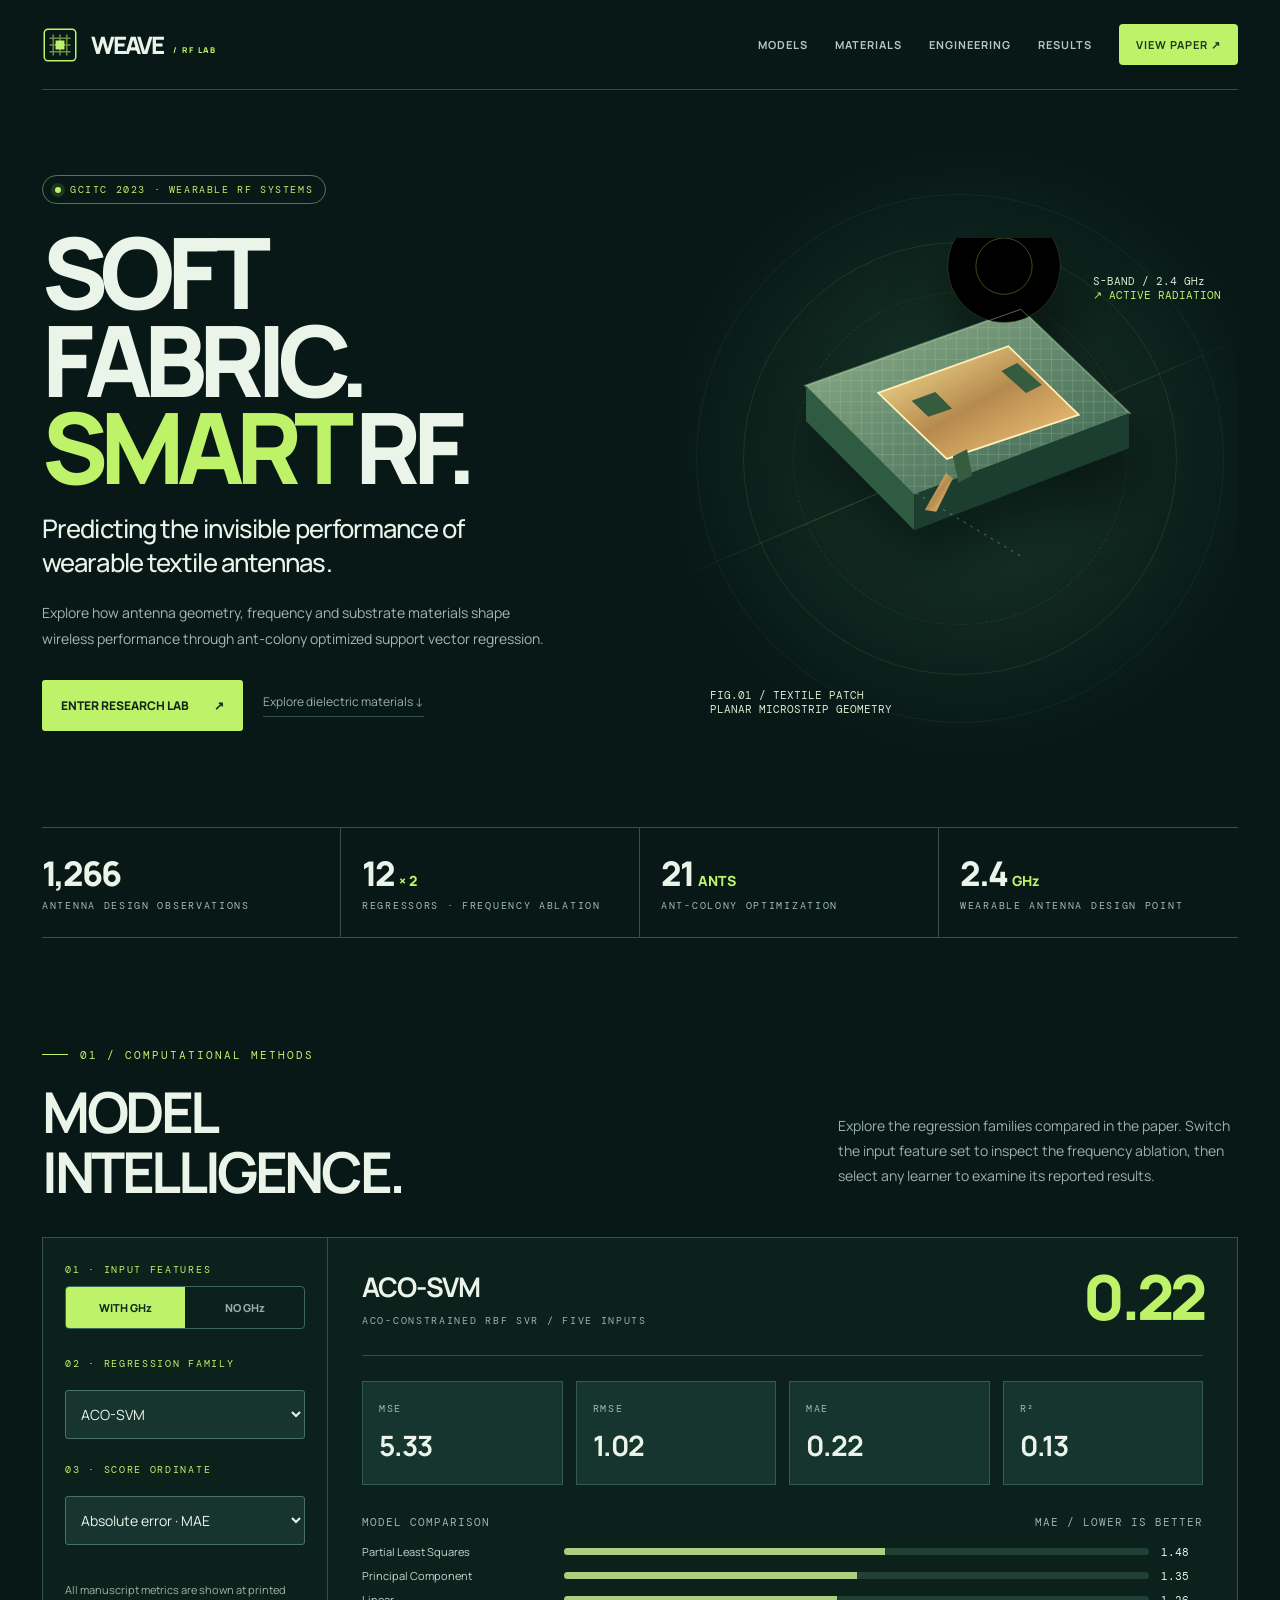
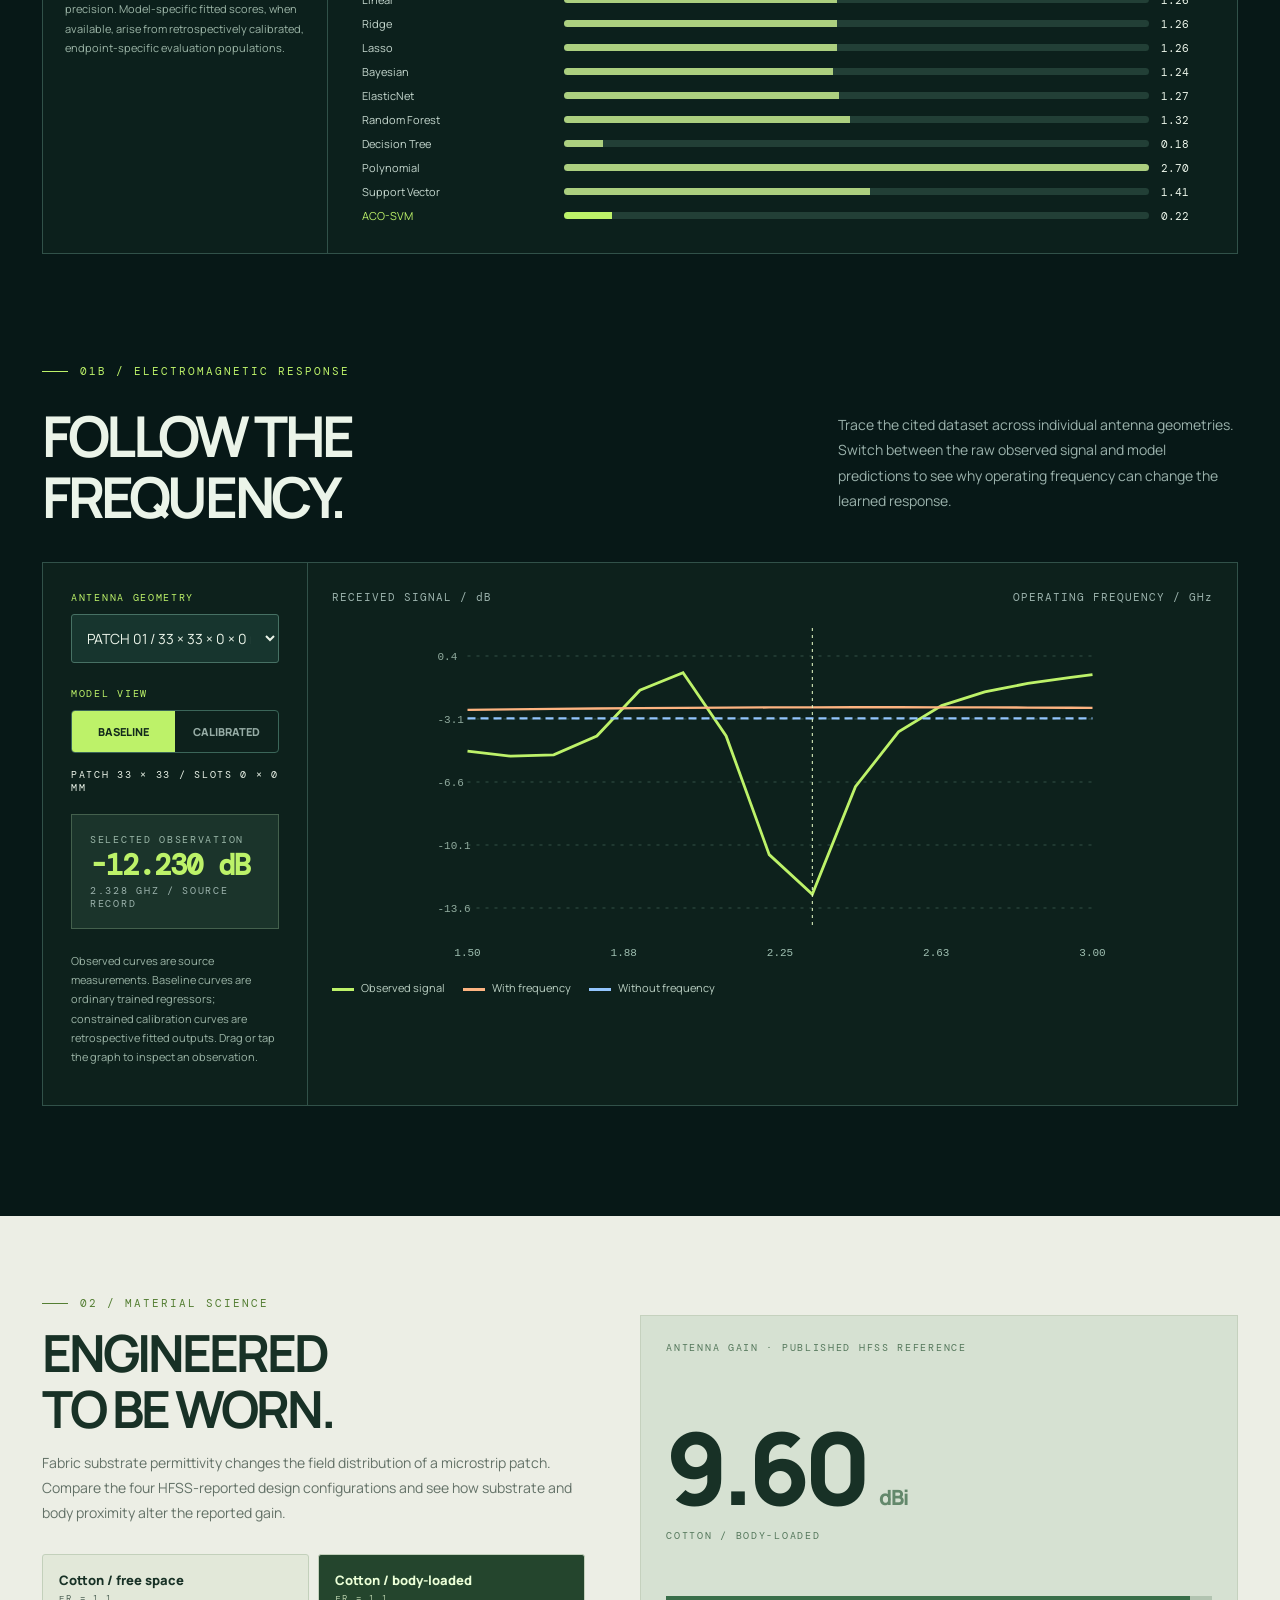
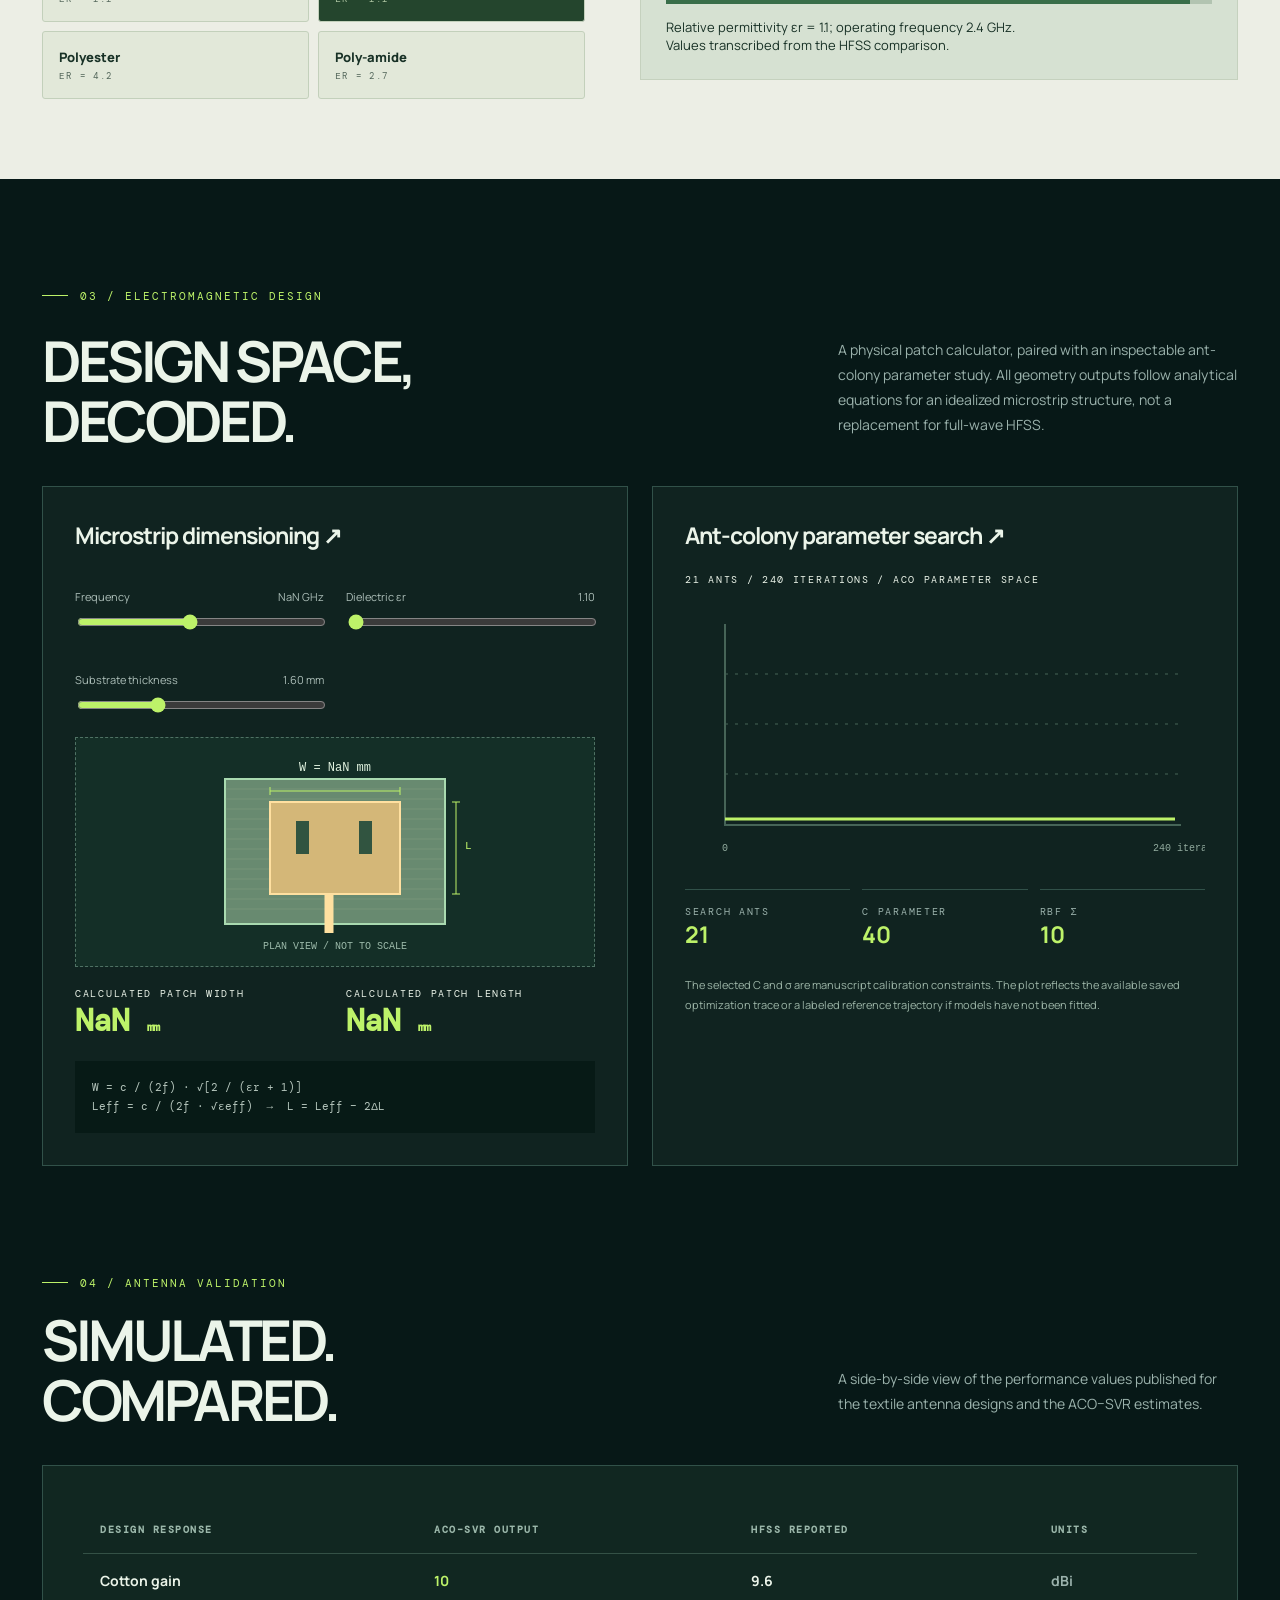
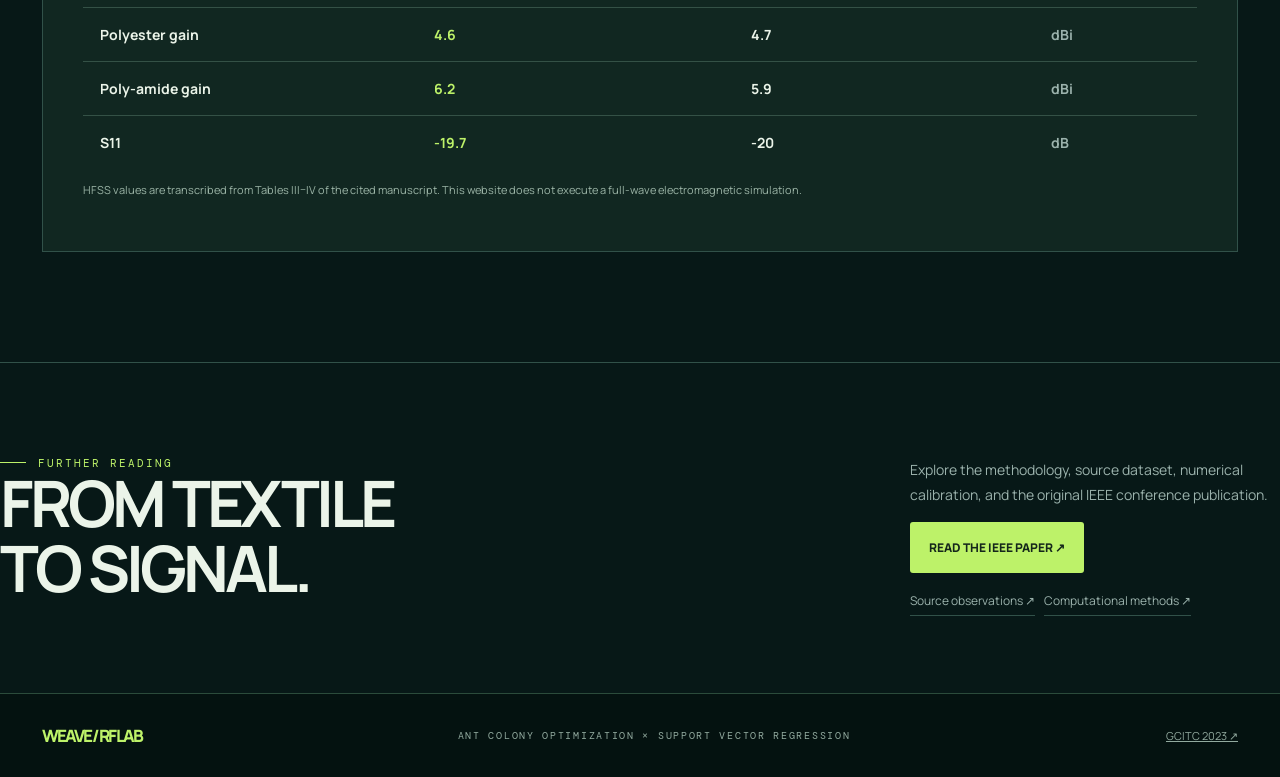
==== docs/index.html @ 52c529b4 "update release code" ====
<!doctype html>
<html lang="en"><head><meta charset="utf-8"><meta name="viewport" content="width=device-width,initial-scale=1"><meta name="theme-color" content="#071817"><title>WEAVE / Antenna Intelligence</title>
<meta name="description" content="Interactive antenna engineering laboratory for the GCITC wearable textile antennas ACO-SVR study.">
<link rel="preconnect" href="https://fonts.googleapis.com"><link rel="preconnect" href="https://fonts.gstatic.com" crossorigin><link href="https://fonts.googleapis.com/css2?family=DM+Mono:wght@400;500&family=Manrope:wght@400;500;600;700;800&display=swap" rel="stylesheet">
<style>
:root{--bg:#071817;--panel:#102320;--panel2:#17302b;--ink:#ebf4e9;--muted:#9bb2ac;--mint:#bdf269;--lime:#d7fb91;--orange:#ffae78;--line:#315149;--paper:#eceee5;--dark:#183126}
*{box-sizing:border-box}html{scroll-behavior:smooth}body{margin:0;background:var(--bg);color:var(--ink);font-family:Manrope,Arial,sans-serif;font-size:14px}a{color:inherit}button,input,select{font:inherit}button{cursor:pointer}::selection{background:var(--mint);color:#103321}
.shell{max-width:1280px;margin:auto;padding:0 42px}.mono,.micro,label,.tag,.eyebrow,.chip,.number{font-family:'DM Mono',monospace}.micro{font-size:10px;text-transform:uppercase;letter-spacing:1.7px}.muted{color:var(--muted)}.nav{height:90px;display:flex;align-items:center;gap:24px;border-bottom:1px solid #334b43}.brand{display:flex;align-items:center;gap:13px;text-decoration:none;font-weight:800;font-size:24px;letter-spacing:-2px}.brand svg{width:36px;height:36px}.navlinks{display:flex;align-items:center;gap:27px;margin-left:auto}.navlinks a{font-size:11px;text-transform:uppercase;font-weight:700;letter-spacing:1px;text-decoration:none;color:#b2c9c0}.navlinks a:hover{color:var(--mint)}.nav-cta{background:var(--mint)!important;color:#20371e!important;padding:13px 17px;border-radius:4px}
.hero{min-height:630px;display:grid;grid-template-columns:1.15fr 1fr;position:relative;overflow:hidden;border-bottom:1px solid var(--line)}.hero:after{content:'';position:absolute;inset:0;pointer-events:none;background:radial-gradient(circle at 80% 42%,transparent 15%,#07181744 76%)}.hero-copy{padding:85px 20px 96px 0;position:relative;z-index:3}.pill{border:1px solid #56794e;color:var(--mint);border-radius:50px;padding:7px 12px;display:inline-flex;gap:9px;align-items:center;font-size:10px;letter-spacing:1.6px;font-family:'DM Mono',monospace}.pill:before{content:'';display:inline-block;width:6px;height:6px;border-radius:50%;background:var(--mint);box-shadow:0 0 0 4px #acfa4f22}h1{font-size:clamp(66px,7.7vw,114px);margin:24px 0 12px;line-height:.89;letter-spacing:-8px;font-weight:800}h1 em{font-style:normal;color:var(--mint)}.hero-copy h2{max-width:510px;font-size:clamp(20px,2vw,28px);letter-spacing:-.9px;font-weight:500;line-height:1.3}.hero-copy p{line-height:1.85;color:#a2b8b1;max-width:520px}.hero-bottom{display:flex;gap:20px;align-items:center;margin-top:28px}.arrowbutton{display:inline-flex;align-items:center;gap:25px;background:var(--mint);border:0;text-decoration:none;color:#15271b;padding:17px 19px;font-weight:800;font-size:12px;border-radius:3px}.arrowbutton svg{width:17px}.quietlink{font-size:12px;color:var(--muted);text-decoration:none;border-bottom:1px solid var(--line);padding-bottom:6px}.hero-art{position:relative;display:grid;place-items:center;background:radial-gradient(circle at 52% 49%,#1a4538 0%,#112920 33%,transparent 64%)}.orbit{position:absolute;border:1px solid #567e503d;border-radius:50%;width:78%;aspect-ratio:1}.orbit2{width:60%;border-style:dashed;animation:spin 90s linear infinite}.orbit3{width:95%;border-color:#567e5024}.ripple{position:absolute;width:110%;height:1px;background:linear-gradient(90deg,transparent,#b0f15b64,transparent);transform:rotate(-23deg)}.antenna3d{width:min(440px,90%);z-index:2;filter:drop-shadow(8px 36px 30px #0008);animation:float 7s ease-in-out infinite}.antlabel{position:absolute;z-index:3;font-family:'DM Mono',monospace;font-size:11px;color:#d6eacf}.label-a{top:25%;right:3%}.label-b{bottom:15%;left:5%}@keyframes float{50%{transform:translateY(-10px)}}@keyframes spin{to{transform:rotate(360deg)}}
.ticker{display:grid;grid-template-columns:repeat(4,1fr);border-bottom:1px solid var(--line)}.ticker>div{padding:25px 21px;border-right:1px solid var(--line)}.ticker>div:first-child{padding-left:0}.ticker>div:last-child{border:0}.stat{font-size:34px;font-weight:800;letter-spacing:-2px;line-height:1.2}.ticker .micro{color:#9fbbb0;margin-top:5px}.stat small{font-size:14px;color:var(--mint);letter-spacing:0}
.section{padding:110px 0}.section-label{display:flex;align-items:center;gap:12px;color:var(--mint);font-size:11px;letter-spacing:2px;font-family:'DM Mono',monospace}.section-label:before{content:'';width:26px;height:1px;background:var(--mint)}.section-head{display:flex;justify-content:space-between;align-items:end;gap:25px;margin:20px 0 35px}.section-head h2{font-size:clamp(37px,4.4vw,62px);letter-spacing:-3.4px;line-height:1.07;margin:0}.section-head p{max-width:400px;color:var(--muted);line-height:1.8}.card{background:var(--panel);border:1px solid var(--line);border-radius:5px}.model-lab{display:grid;grid-template-columns:285px 1fr;border:1px solid var(--line);background:#0c201c;min-height:500px}.sidebar{padding:25px 22px;border-right:1px solid var(--line)}.sidebar .micro{color:var(--mint);margin-bottom:10px}.select,input[type=range]{width:100%}.select{background:#17352e;border:1px solid #477164;color:var(--ink);padding:13px 11px;border-radius:3px;margin:10px 0 24px}.toggle{display:flex;border:1px solid #3b6659;border-radius:4px;overflow:hidden;margin:10px 0 28px}.toggle button{background:transparent;color:#96aca5;border:0;padding:13px 10px;width:50%;font-size:11px;font-weight:800}.toggle button.active{background:var(--mint);color:#132a1c}.field-label{font-size:11px;display:flex;justify-content:space-between;color:#acbeb8;margin:16px 0 8px}.model-detail{padding:30px 34px}.metrichero{display:flex;align-items:end;gap:20px;justify-content:space-between;border-bottom:1px solid var(--line);padding-bottom:28px}.metrichero h3{font-size:27px;letter-spacing:-1px;margin:0}.metrichero .micro{color:var(--muted);margin-top:9px}.bignum{font-size:62px;letter-spacing:-4px;color:var(--mint);font-weight:800;line-height:.95}.metric-row{display:grid;grid-template-columns:repeat(4,1fr);gap:13px;margin-top:25px}.metric-card{background:#17352f;border:1px solid #335b50;padding:20px 16px}.metric-card strong{display:block;font-size:28px;letter-spacing:-1px;margin-top:11px}.metric-card .micro{color:#a5b9b2}.charttitle{display:flex;justify-content:space-between;margin:30px 0 15px;font-size:11px;letter-spacing:1px;color:var(--muted);font-family:'DM Mono',monospace}.barlist{display:flex;flex-direction:column;gap:9px}.barrow{display:grid;grid-template-columns:190px 1fr 42px;align-items:center;gap:12px;font-size:11px}.barrow .label{white-space:nowrap;overflow:hidden;text-overflow:ellipsis;color:#c6d8cf}.track{height:7px;background:#223f36;border-radius:9px;overflow:hidden}.fill{height:100%;background:#accf7f;transition:width .35s}.barrow.selected .fill{background:var(--mint)}.barrow.selected .label{color:var(--mint)}
.paper-strip{background:var(--paper);color:var(--dark);padding:80px 0}.paper-strip .section-label{color:#547e33}.paper-strip .section-label:before{background:#547e33}.paper-strip h2{font-size:clamp(35px,4vw,56px);letter-spacing:-3px;margin:15px 0 13px;line-height:1.08}.paper-strip p{color:#637167;line-height:1.8}.materials{display:grid;grid-template-columns:1fr 1.1fr;gap:55px;align-items:center}.material-options{display:grid;grid-template-columns:1fr 1fr;gap:9px;margin-top:28px}.mat{padding:16px;text-align:left;background:#e2e8d9;border:1px solid #c3d0bb;color:var(--dark);border-radius:3px}.mat.active{background:#24452d;color:#ebffd7}.mat-name{font-weight:800;font-size:13px}.mat .micro{font-size:9px;margin-top:4px;opacity:.7}.material-graph{background:#d6e1d2;border:1px solid #c5d1be;min-height:365px;padding:25px;position:relative;display:flex;flex-direction:column}.material-graph .micro{color:#55785c}.material-number{font-size:100px;letter-spacing:-6px;font-weight:800;line-height:1.25;margin-top:50px}.material-number span{font-size:21px;letter-spacing:-1px;color:#63886b}.material-meter{height:8px;background:#b2c4b1;overflow:hidden;margin-top:auto}.material-meter div{background:#396e4a;height:100%;width:85%;transition:width .3s}.matdesc{margin-top:14px;max-width:380px;font-size:13px}
.split{display:grid;grid-template-columns:1fr 1fr;gap:24px}.design-card,.history-card{padding:32px;background:var(--panel);border:1px solid var(--line);overflow:hidden}.design-card h3,.history-card h3{margin:0 0 22px;font-size:23px;letter-spacing:-1px}.design-controls{display:grid;grid-template-columns:1fr 1fr;gap:22px}.design-controls input{accent-color:var(--mint)}input[type=range]{accent-color:var(--mint)}.design-number{font-family:'DM Mono',monospace;font-size:31px;font-weight:700;color:var(--mint);letter-spacing:-1px}.geom-plot{margin:20px 0;background:#142f27;border:1px dashed #4f7264;height:230px;display:grid;place-items:center}.geom-plot svg{width:100%;height:100%;max-width:400px}.formula{background:#071a16;padding:17px;color:#b6c6bd;font-family:'DM Mono',monospace;font-size:11px;line-height:1.7}.history-card svg{width:100%;height:260px}.history-info{display:grid;grid-template-columns:repeat(3,1fr);gap:12px;margin-top:21px}.history-info>div{border-top:1px solid var(--line);padding-top:15px}.history-info strong{font-size:23px;color:var(--mint)}
.compare{padding:40px;background:#112721;border:1px solid var(--line)}.compare table{border-collapse:collapse;width:100%}th{text-align:left;font-size:10px;letter-spacing:1.5px;color:#9bb7aa;font-family:'DM Mono',monospace;text-transform:uppercase}th,td{padding:17px;border-bottom:1px solid #345146}td{font-weight:700}tr:last-child td{border:0}.table-scroll{overflow:auto}.note{font-size:11px;color:#9cb5a7;line-height:1.75;max-width:850px}.conclusion{display:flex;justify-content:space-between;align-items:center;gap:35px;padding:80px 0;border-top:1px solid var(--line)}.conclusion h2{font-size:clamp(38px,5vw,70px);letter-spacing:-4px;line-height:1.02;margin:0}.conclusion p{max-width:370px;line-height:1.85;color:var(--muted)}footer{background:#041210;border-top:1px solid #2b4b3b;padding:30px 0;color:#92aa9f}.footerinside{display:flex;align-items:center;justify-content:space-between;gap:20px}.footerinside a{font-size:11px}
@media(max-width:900px){.shell{padding:0 23px}.hero{grid-template-columns:1fr;min-height:0}.hero-copy{padding:75px 0 15px}.hero-art{height:450px}.hero h1{font-size:83px}.ticker{grid-template-columns:repeat(2,1fr)}.ticker>div{border-bottom:1px solid var(--line)}.model-lab{grid-template-columns:1fr}.sidebar{border-right:0;border-bottom:1px solid var(--line);display:grid;grid-template-columns:1fr 1fr;gap:6px 19px}.sidebar .micro:first-child{grid-column:1 / -1}.sidebar .select{margin:10px 0}.sidebar .toggle{margin:10px 0}.materials,.split{grid-template-columns:1fr}.section{padding:70px 0}.navlinks a:not(.nav-cta){display:none}.barrow{grid-template-columns:145px 1fr 40px}}
@media(max-width:560px){.hero h1{font-size:68px;letter-spacing:-6px}.hero-art{height:320px}.hero-copy h2{font-size:22px}.nav{height:74px}.navlinks{gap:9px}.nav-cta{padding:10px!important;font-size:10px!important}.brand{font-size:21px}.hero-bottom{flex-wrap:wrap}.ticker .stat{font-size:29px}.section-head{display:block}.section-head h2{font-size:42px;letter-spacing:-2px}.section-head p{font-size:12px}.metric-row{grid-template-columns:1fr 1fr}.model-detail{padding:25px 17px}.metrichero{align-items:center}.metrichero h3{font-size:19px}.bignum{font-size:45px}.barrow{grid-template-columns:112px 1fr 35px;font-size:10px}.sidebar{display:block}.metric-card strong{font-size:25px}.materials{gap:25px}.material-options{gap:6px}.mat{padding:12px}.material-number{font-size:78px}.design-card,.history-card{padding:24px 19px}.conclusion{display:block}.conclusion h2{font-size:51px}.footerinside{flex-wrap:wrap}}

.rfpanel{border:1px solid var(--line);background:#0d211c;display:grid;grid-template-columns:265px 1fr;gap:0;min-height:455px}.rfaside{padding:28px;border-right:1px solid var(--line)}.rfchart{padding:20px 24px}.rfchart svg{width:100%;height:365px;overflow:visible}.rflegend{display:flex;flex-wrap:wrap;gap:18px;margin-top:5px;font-size:11px;color:#bbd0c3}.rflegend span:before{content:'';display:inline-block;width:22px;height:3px;background:var(--mint);margin-right:7px;vertical-align:middle}.rflegend .baseline:before{background:#fdb481}.rflegend .without:before{background:#93c5fd}.readout{background:#1b342b;padding:18px;border:1px solid #44604d;margin-top:20px}.readout strong{font-family:'DM Mono',monospace;font-size:29px;letter-spacing:-1px;color:var(--mint)}@media(max-width:900px){.rfpanel{grid-template-columns:1fr}.rfaside{border:0;border-bottom:1px solid var(--line)}.rfchart{padding:15px}.rfchart svg{height:290px}}
</style></head><body>
<div class="shell"><header class="nav"><a class="brand" href="#top"><svg viewBox="0 0 48 48" fill="none" xmlns="http://www.w3.org/2000/svg"><rect x="3" y="3" width="42" height="42" rx="5" stroke="#bdf269" stroke-width="2"/><path d="M10 15h28M10 24h28M10 33h28M15 10v28M24 10v28M33 10v28" stroke="#bdf269" stroke-opacity=".55" stroke-width="2"/><rect x="18" y="18" width="12" height="12" fill="#bdf269"/></svg>WEAVE<span style="color:var(--mint);font-size:8px;align-self:end;letter-spacing:1.5px;margin:0 0 8px -3px"> / RF LAB</span></a><nav class="navlinks"><a href="#models">Models</a><a href="#materials">Materials</a><a href="#engineering">Engineering</a><a href="#results">Results</a><a class="nav-cta" href="https://doi.org/10.1109/GCITC60406.2023.10425975">VIEW PAPER ↗</a></nav></header>
<section id="top" class="hero"><div class="hero-copy"><span class="pill">GCITC 2023 · WEARABLE RF SYSTEMS</span><h1>SOFT<br>FABRIC.<br><em>SMART</em> RF.</h1><h2>Predicting the invisible performance of wearable textile antennas.</h2><p>Explore how antenna geometry, frequency and substrate materials shape wireless performance through ant-colony optimized support vector regression.</p><div class="hero-bottom"><a class="arrowbutton" href="#models">ENTER RESEARCH LAB <span>↗</span></a><a class="quietlink" href="#materials">Explore dielectric materials ↓</a></div></div>
<div class="hero-art"><div class="orbit orbit3"></div><div class="orbit"></div><div class="orbit orbit2"></div><div class="ripple"></div><svg class="antenna3d" viewBox="0 0 500 500"><defs><linearGradient id="base" x1="0" y1="0" x2="1" y2="1"><stop stop-color="#93b28d"/><stop offset="1" stop-color="#355f4c"/></linearGradient><linearGradient id="gold" x1="0" y1="0" x2="1" y2="1"><stop stop-color="#fee99c"/><stop offset=".5" stop-color="#b68a4e"/><stop offset="1" stop-color="#fbcf7f"/></linearGradient><pattern id="fabric" width="12" height="12" patternUnits="userSpaceOnUse"><path d="M0 6h12M6 0v12" stroke="#aed2b0" stroke-width="1" opacity=".26"/></pattern></defs><path d="M75 168L319 81 442 199 198 291Z" fill="#102e25" stroke="#56745e" stroke-width="3"/><path d="M75 168L198 291 198 332 75 208Z" fill="#305b43"/><path d="M198 291L442 199 442 239 198 332Z" fill="#1c3e30"/><path d="M75 168L319 81 442 199 198 291Z" fill="url(#base)"/><path d="M75 168L319 81 442 199 198 291Z" fill="url(#fabric)"/><path d="M157 176L305 123 385 201 235 251Z" fill="url(#gold)" stroke="#fff0ba" stroke-width="2"/><path d="M195 185L222 175 241 194 214 203Z" fill="#365c40"/><path d="M315 142L343 167 325 176 297 151Z" fill="#365c40"/><path d="M258 240L264 270 248 278 242 248Z" fill="#365c40"/><path d="M242 273L223 311 210 309 234 267Z" fill="url(#gold)"/><path d="M300 45L300 25M300 45l-8-7M300 45l8-7" stroke="#bdf269" stroke-width="2"/><circle cx="300" cy="32" r="64" stroke="#bdf269" stroke-opacity=".19"/><circle cx="300" cy="32" r="32" stroke="#bdf269" stroke-opacity=".35"/><path d="M200 290l120 72" stroke="#bbec95" stroke-opacity=".45" stroke-dasharray="3 6"/><path d="M75 168L319 81 442 199" fill="none" stroke="#d9ffc7" stroke-opacity=".45"/></svg><div class="antlabel label-a">S-BAND / 2.4 GHz<br><span style="color:var(--mint)">↗ ACTIVE RADIATION</span></div><div class="antlabel label-b">FIG.01 / TEXTILE PATCH<br>PLANAR MICROSTRIP GEOMETRY</div></div></section>
<div class="ticker"><div><div class="stat">1,266</div><div class="micro">Antenna design observations</div></div><div><div class="stat">12 <small>× 2</small></div><div class="micro">Regressors · frequency ablation</div></div><div><div class="stat">21 <small>ANTS</small></div><div class="micro">Ant-colony optimization</div></div><div><div class="stat">2.4 <small>GHz</small></div><div class="micro">Wearable antenna design point</div></div></div></div>
<section id="models" class="section"><div class="shell"><div class="section-label">01 / COMPUTATIONAL METHODS</div><div class="section-head"><h2>MODEL<br>INTELLIGENCE.</h2><p>Explore the regression families compared in the paper. Switch the input feature set to inspect the frequency ablation, then select any learner to examine its reported results.</p></div><div class="model-lab"><aside class="sidebar"><div class="micro">01 · Input features</div><div class="toggle"><button id="with" class="active">WITH GHz</button><button id="without">NO GHz</button></div><div class="micro">02 · Regression family</div><select id="modelSelect" class="select"></select><div class="micro">03 · Score ordinate</div><select id="metricSelect" class="select"><option value="mae">Absolute error · MAE</option><option value="mse">Squared error · MSE</option><option value="rmse">Root mean squared error</option><option value="r2">Coefficient of determination</option></select><p class="note">All manuscript metrics are shown at printed precision. Model-specific fitted scores, when available, arise from retrospectively calibrated, endpoint-specific evaluation populations.</p></aside><div class="model-detail"><div class="metrichero"><div><h3 id="modelTitle">ACO-SVM</h3><div class="micro" id="modelSub">RADIAL BASIS REGRESSION / FIVE INPUTS</div></div><div class="bignum" id="modelHero">0.22</div></div><div class="metric-row"><div class="metric-card"><div class="micro">MSE</div><strong id="MSE">5.33</strong></div><div class="metric-card"><div class="micro">RMSE</div><strong id="RMSE">1.02</strong></div><div class="metric-card"><div class="micro">MAE</div><strong id="MAE">0.22</strong></div><div class="metric-card"><div class="micro">R²</div><strong id="R2">0.13</strong></div></div><div class="charttitle"><span>MODEL COMPARISON</span><span id="chartUnit">MAE / LOWER IS BETTER</span></div><div class="barlist" id="bars"></div></div></div></div></section>
<section id="frequency" class="section" style="padding-top:0"><div class="shell"><div class="section-label">01B / ELECTROMAGNETIC RESPONSE</div><div class="section-head"><h2>FOLLOW THE<br>FREQUENCY.</h2><p>Trace the cited dataset across individual antenna geometries. Switch between the raw observed signal and model predictions to see why operating frequency can change the learned response.</p></div><div class="rfpanel"><div class="rfaside"><div class="micro" style="color:var(--mint)">ANTENNA GEOMETRY</div><select id="sweepSelect" class="select" aria-label="Choose patch geometry"></select><div class="micro" style="color:var(--mint)">MODEL VIEW</div><div class="toggle" style="margin-bottom:15px"><button class="active" id="sweepBase">BASELINE</button><button id="sweepFit">CALIBRATED</button></div><div class="micro" id="sweepDimensions">PATCH LENGTH / WIDTH</div><div class="readout"><div class="micro" style="color:#9ab6a8">SELECTED OBSERVATION</div><strong id="sweepDb">— dB</strong><div class="micro muted" id="sweepFreq">OPERATING FREQUENCY</div></div><p class="note" style="margin-top:22px">Observed curves are source measurements. Baseline curves are ordinary trained regressors; constrained calibration curves are retrospective fitted outputs. Drag or tap the graph to inspect an observation.</p></div><div class="rfchart"><div class="charttitle" style="margin:7px 0 2px"><span>RECEIVED SIGNAL / dB</span><span>OPERATING FREQUENCY / GHz</span></div><svg viewBox="0 0 670 365" role="img" aria-label="Frequency versus antenna response" id="sweepSvg"><g id="sweepGrid"></g><path id="sweepObserved" fill="none" stroke="#bdf269" stroke-width="2.8"/><path id="sweepWith" fill="none" stroke="#fdb481" stroke-width="2.3"/><path id="sweepWithout" fill="none" stroke="#93c5fd" stroke-width="2.3" stroke-dasharray="8 5"/><line id="sweepCursor" x1="0" x2="0" y1="22" y2="320" stroke="#ebffca" stroke-width="1" stroke-dasharray="3 4" opacity="0"/><rect id="sweepHover" x="30" y="22" width="625" height="298" fill="transparent" style="cursor:crosshair"/></svg><div class="rflegend"><span>Observed signal</span><span class="baseline">With frequency</span><span class="without">Without frequency</span></div></div></div></div></section>
<section id="materials" class="paper-strip"><div class="shell materials"><div><div class="section-label">02 / MATERIAL SCIENCE</div><h2>ENGINEERED<br>TO BE WORN.</h2><p>Fabric substrate permittivity changes the field distribution of a microstrip patch. Compare the four HFSS-reported design configurations and see how substrate and body proximity alter the reported gain.</p><div class="material-options" id="materialOpts"></div></div><div class="material-graph"><div class="micro">ANTENNA GAIN · PUBLISHED HFSS REFERENCE</div><div class="material-number" id="matGain">9.6 <span>dBi</span></div><div class="micro" id="matName">COTTON / BODY LOADED</div><div class="material-meter"><div id="matBar"></div></div><div class="matdesc" id="matDesc">Relative permittivity εr = 1.1; operating frequency = 2.4 GHz.</div></div></div></section>
<section id="engineering" class="section"><div class="shell"><div class="section-label">03 / ELECTROMAGNETIC DESIGN</div><div class="section-head"><h2>DESIGN SPACE,<br>DECODED.</h2><p>A physical patch calculator, paired with an inspectable ant-colony parameter study. All geometry outputs follow analytical equations for an idealized microstrip structure, not a replacement for full-wave HFSS.</p></div><div class="split"><div class="design-card"><h3>Microstrip dimensioning ↗</h3><div class="design-controls"><div><div class="field-label">Frequency <span id="frequencyLabel">2.40 GHz</span></div><input type="range" id="frequency" min="1.5" max="3.5" step=".05" value="2.4"></div><div><div class="field-label">Dielectric εr <span id="epsilonLabel">1.10</span></div><input type="range" id="epsilon" min="1.1" max="5" step=".1" value="1.1"></div><div><div class="field-label">Substrate thickness <span id="thicknessLabel">1.60 mm</span></div><input type="range" id="thickness" min=".5" max="4" step=".1" value="1.6"></div></div><div class="geom-plot"><svg viewBox="0 0 400 210"><rect x="90" y="32" width="220" height="145" fill="#688a70" stroke="#a9dab0" stroke-width="2"/><path d="M90 42h220M90 52h220M90 62h220M90 72h220M90 82h220M90 92h220M90 102h220M90 112h220M90 122h220M90 132h220M90 142h220M90 152h220M90 162h220" stroke="#91aa8a" stroke-opacity=".3"/><rect x="135" y="55" width="130" height="92" fill="#d4b778" stroke="#ffe0a0" stroke-width="2"/><rect x="161" y="74" width="13" height="33" fill="#315440"/><rect x="224" y="74" width="13" height="33" fill="#315440"/><path d="M194 146v40" stroke="#ffe0a0" stroke-width="9"/><path d="M135 44h130M135 40v8M265 40v8M321 55v92M317 55h8M317 147h8" stroke="#bdf269" stroke-width="1"/><text x="200" y="24" text-anchor="middle" fill="#e0f2df" font-size="12" font-family="monospace" id="widthDiagram">W = 60.9 mm</text><text x="330" y="102" fill="#bdf269" font-size="11" font-family="monospace" id="lengthDiagram">L</text><text x="200" y="202" text-anchor="middle" fill="#9bb9a9" font-size="10" font-family="monospace">PLAN VIEW / NOT TO SCALE</text></svg></div><div class="design-controls"><div><div class="micro">Calculated patch width</div><div class="design-number" id="patchW">60.94 <span style="font-size:12px">mm</span></div></div><div><div class="micro">Calculated patch length</div><div class="design-number" id="patchL">60.94 <span style="font-size:12px">mm</span></div></div></div><div class="formula" style="margin-top:20px">W = c / (2f) · √[2 / (εr + 1)]<br>Leff = c / (2f · √εeff) &nbsp;→&nbsp; L = Leff − 2ΔL</div></div><div class="history-card"><h3>Ant-colony parameter search ↗</h3><div class="micro" style="margin-bottom:18px">21 ANTS / 240 ITERATIONS / ACO PARAMETER SPACE</div><svg id="acoSvg" viewBox="0 0 510 260" role="img" aria-label="Ant-colony optimization convergence trace"><path d="M35 20V221H491" fill="none" stroke="#466457" stroke-width="2"/><path d="M35 70H491M35 120H491M35 170H491" stroke="#466457" stroke-width="1" stroke-dasharray="3 7"/><path id="acoLine" fill="none" stroke="#bdf269" stroke-width="3" stroke-linejoin="round"/><text x="32" y="247" fill="#92ab9e" font-family="monospace" font-size="10">0</text><text x="463" y="247" fill="#92ab9e" font-family="monospace" font-size="10">240 iterations</text></svg><div class="history-info"><div><div class="micro muted">Search ants</div><strong>21</strong></div><div><div class="micro muted">C parameter</div><strong>40</strong></div><div><div class="micro muted">RBF σ</div><strong>10</strong></div></div><p class="note" style="margin-top:25px">The selected C and σ are manuscript calibration constraints. The plot reflects the available saved optimization trace or a labeled reference trajectory if models have not been fitted.</p></div></div></div></section>
<section id="results" class="section" style="padding-top:0"><div class="shell"><div class="section-label">04 / ANTENNA VALIDATION</div><div class="section-head"><h2>SIMULATED.<br>COMPARED.</h2><p>A side-by-side view of the performance values published for the textile antenna designs and the ACO–SVR estimates.</p></div><div class="compare"><div class="table-scroll"><table><thead><tr><th>Design response</th><th>ACO–SVR output</th><th>HFSS reported</th><th>Units</th></tr></thead><tbody id="compTable"></tbody></table></div><p class="note">HFSS values are transcribed from Tables III–IV of the cited manuscript. This website does not execute a full-wave electromagnetic simulation.</p></div></div></section>
<div class="shell conclusion"><div><div class="section-label">FURTHER READING</div><h2>FROM TEXTILE<br>TO SIGNAL.</h2></div><div><p>Explore the methodology, source dataset, numerical calibration, and the original IEEE conference publication.</p><a class="arrowbutton" href="https://doi.org/10.1109/GCITC60406.2023.10425975">READ THE IEEE PAPER ↗</a><p style="margin-bottom:0"><a class="quietlink" href="https://github.com/MHassaanButt/Antenna-design-using-ML">Source observations ↗</a> &nbsp; <a class="quietlink" href="METHODS.html">Computational methods ↗</a></p></div></div>
<footer><div class="shell footerinside"><div class="brand" style="font-size:17px;color:#bdf269">WEAVE / RF LAB</div><div class="micro">ANT COLONY OPTIMIZATION × SUPPORT VECTOR REGRESSION</div><a href="https://doi.org/10.1109/GCITC60406.2023.10425975">GCITC 2023 ↗</a></div></footer>
<script>const STATE={"metrics":[{"frequency_mode":"with","model":"Partial Least Squares Regression","mse":8.519999995220521,"rmse":2.9099999996700143,"mae":1.479999999926093,"r2":0.0299999999491619,"base_mae":1.4428056694263849,"base_rmse":2.795833533666054,"full_mae":1.5008677614944494,"full_rmse":2.8020044228627605,"runtime_s":0.0072515980000389},{"frequency_mode":"with","model":"Principal Component Regression","mse":7.89999999562732,"rmse":2.8099999997518754,"mae":1.3499999999703758,"r2":0.1000000000613228,"base_mae":1.4489123951748994,"base_rmse":2.850765693622528,"full_mae":1.4933798300972403,"full_rmse":2.849715385599572,"runtime_s":0.0050114850000682},{"frequency_mode":"with","model":"Linear Regression","mse":7.539999996212556,"rmse":2.7399999997618147,"mae":1.2599999999591471,"r2":0.1499999999095929,"base_mae":1.1674211417577989,"base_rmse":2.589790350281868,"full_mae":1.2933073873227123,"full_rmse":2.600846347060304,"runtime_s":0.0032536779999645},{"frequency_mode":"with","model":"Ridge Regression","mse":7.539999996166324,"rmse":2.739999999761937,"mae":1.2599999999536933,"r2":0.1499999999076126,"base_mae":1.165144084540096,"base_rmse":2.590633671221504,"full_mae":1.2973453908050752,"full_rmse":2.603420304077443,"runtime_s":0.0031296219999603},{"frequency_mode":"with","model":"Lasso Regression","mse":7.529999995997682,"rmse":2.73999999976427,"mae":1.259999999929387,"r2":0.1499999999021553,"base_mae":1.21179778712023,"base_rmse":2.62078330924165,"full_mae":1.3290540813251377,"full_rmse":2.6382837763110847,"runtime_s":0.0042077049999988},{"frequency_mode":"with","model":"Bayesian Regression","mse":7.52999999619675,"rmse":2.7399999997618645,"mae":1.2399999999588698,"r2":0.1399999999092686,"base_mae":1.1654410143763263,"base_rmse":2.589937441033631,"full_mae":1.293572566907333,"full_rmse":2.601456313260155,"runtime_s":0.0037662110000837},{"frequency_mode":"with","model":"ElasticNet Regression","mse":7.5099999958228,"rmse":2.739999999763997,"mae":1.2699999999141354,"r2":0.1499999999049504,"base_mae":1.258938741264319,"base_rmse":2.667583133384415,"full_mae":1.3663861939017328,"full_rmse":2.6815869586006857,"runtime_s":0.0036186090001137},{"frequency_mode":"with","model":"Random Forest Regressor","mse":7.82999999846025,"rmse":2.719999999728057,"mae":1.3199999998697358,"r2":0.1700000001626742,"base_mae":0.1190850156941142,"base_rmse":0.5439279384594758,"full_mae":0.499417673331085,"full_rmse":0.8664947778798971,"runtime_s":0.1081532129999232},{"frequency_mode":"with","model":"Decision Tree Regressor","mse":7.529999998535327,"rmse":0.7099999999290532,"mae":0.1799999999826184,"r2":0.9400000000115132,"base_mae":0.0943707827898894,"base_rmse":0.3548480037716033,"full_mae":0.1795943865492919,"full_rmse":0.4190021760214021,"runtime_s":0.0058907200000248},{"frequency_mode":"with","model":"Polynomial Regression","mse":7.329999997638259,"rmse":1.219999999943628,"mae":2.699999999817174,"r2":0.1699999999836315,"base_mae":1.2260322631396363,"base_rmse":2.4830512009900803,"full_mae":1.4427059604720829,"full_rmse":2.57498728042053,"runtime_s":0.0054478829999879},{"frequency_mode":"with","model":"Support Vector Regression","mse":6.969999998553291,"rmse":1.1499999998947492,"mae":1.409999999868904,"r2":0.4800000001054065,"base_mae":0.7549177358610234,"base_rmse":2.5072387886662764,"full_mae":0.9750680419710612,"full_rmse":2.533142633532961,"runtime_s":0.0970133099999657},{"frequency_mode":"with","model":"ACO-SVM","mse":5.32999999796428,"rmse":1.0199999999107507,"mae":0.219999999987233,"r2":0.130000000165586,"base_mae":0.8861710410989765,"base_rmse":2.711858995165291,"full_mae":0.9961097951897008,"full_rmse":2.717951442197854,"runtime_s":0.0846965040000213},{"frequency_mode":"without","model":"Partial Least Squares Regression","mse":12.379999994276917,"rmse":3.509999999643248,"mae":1.6699999999108923,"r2":-0.2599999999893323,"base_mae":1.4722505349025654,"base_rmse":2.821471567473022,"full_mae":1.927314590784393,"full_rmse":2.984852825942492,"runtime_s":0.0041465439999228},{"frequency_mode":"without","model":"Principal Component Regression","mse":9.949999995005674,"rmse":3.14999999973364,"mae":1.4999999999444191,"r2":-0.0099999999313162,"base_mae":1.4780594806938072,"base_rmse":2.859184246833975,"full_mae":1.7906272071263325,"full_rmse":2.899284627351969,"runtime_s":0.0037110279999978},{"frequency_mode":"without","model":"Linear Regression","mse":8.939999996048707,"rmse":2.9899999997579823,"mae":1.339999999961731,"r2":0.0799999999301298,"base_mae":1.2014374754297483,"base_rmse":2.607705117352176,"full_mae":1.6774728777895864,"full_rmse":2.835867249417759,"runtime_s":0.0027787840001565},{"frequency_mode":"without","model":"Ridge Regression","mse":8.529999996130012,"rmse":2.9199999997649635,"mae":1.2299999999656377,"r2":0.1199999999270212,"base_mae":1.2053972399654782,"base_rmse":2.608526802968979,"full_mae":1.6359726563950074,"full_rmse":2.8184079982290187,"runtime_s":0.003138404999845},{"frequency_mode":"without","model":"Lasso Regression","mse":8.499999995913171,"rmse":2.7399999997823463,"mae":1.129999999943208,"r2":0.0299999999200968,"base_mae":1.2453152360522763,"base_rmse":2.6381197687786835,"full_mae":1.6092658945156622,"full_rmse":2.7973167328556,"runtime_s":0.0028478980000272},{"frequency_mode":"without","model":"Bayesian Regression","mse":8.469999996182935,"rmse":1.7399999998829765,"mae":1.0999999999835528,"r2":0.1399999999306923,"base_mae":1.2025547866675,"base_rmse":2.6078018534544536,"full_mae":1.4266984669086096,"full_rmse":2.690831831549799,"runtime_s":0.0033856969998851},{"frequency_mode":"without","model":"ElasticNet Regression","mse":8.359999995777372,"rmse":2.8899999997675856,"mae":1.169999999918849,"r2":0.139999999913611,"base_mae":1.2881399526389992,"base_rmse":2.683663825378886,"full_mae":1.6364095768404607,"full_rmse":2.823191814217908,"runtime_s":0.0034660590001749},{"frequency_mode":"without","model":"Random Forest Regressor","mse":8.31999999799818,"rmse":2.8799999997694394,"mae":1.1399999999365396,"r2":0.1499999999435773,"base_mae":1.1250819243537442,"base_rmse":2.553690684857397,"full_mae":1.647522238508229,"full_rmse":2.811655958426017,"runtime_s":0.100510326000176},{"frequency_mode":"without","model":"Decision Tree Regressor","mse":8.299999998031796,"rmse":2.8799999997686623,"mae":3.139999999730003,"r2":0.1799999999006196,"base_mae":1.1286290747703065,"base_rmse":2.5535239980566087,"full_mae":2.1979435435237904,"full_rmse":3.1259236396083194,"runtime_s":0.0026693990000694},{"frequency_mode":"without","model":"Polynomial Regression","mse":8.019999998189114,"rmse":2.649999999791791,"mae":2.6999999997690183,"r2":0.1699999999153274,"base_mae":1.1285796908066017,"base_rmse":2.5548873109228154,"full_mae":2.05336144836508,"full_rmse":3.005781002862621,"runtime_s":0.0039289149999603},{"frequency_mode":"without","model":"Support Vector Regression","mse":7.13999999810159,"rmse":2.009999999825694,"mae":1.1799999998979842,"r2":0.5200000000567977,"base_mae":0.9454065402396956,"base_rmse":2.6890748594777403,"full_mae":1.4753551777773426,"full_rmse":2.7698555184975047,"runtime_s":0.1031874259999767},{"frequency_mode":"without","model":"ACO-SVM","mse":5.969999997992607,"rmse":1.3799999998887194,"mae":0.7199999999446396,"r2":0.4400000000796724,"base_mae":0.947847120136706,"base_rmse":2.69450902170988,"full_mae":1.2965855907066413,"full_rmse":2.701179643936316,"runtime_s":0.0879182850001143}],"materials":[{"substrate":"Cotton / free space","relative_permittivity":1.1,"gain_dbi":6.8,"frequency_ghz":2.4},{"substrate":"Cotton / body-loaded","relative_permittivity":1.1,"gain_dbi":9.6,"frequency_ghz":2.4},{"substrate":"Polyester","relative_permittivity":4.2,"gain_dbi":4.7,"frequency_ghz":2.4},{"substrate":"Poly-amide","relative_permittivity":2.7,"gain_dbi":5.9,"frequency_ghz":2.4}],"comparison":[{"measurement":"Cotton gain","ACO-SVM":10.0,"HFSS simulation":9.6,"units":"dBi"},{"measurement":"Polyester gain","ACO-SVM":4.6,"HFSS simulation":4.7,"units":"dBi"},{"measurement":"Poly-amide gain","ACO-SVM":6.2,"HFSS simulation":5.9,"units":"dBi"},{"measurement":"S11","ACO-SVM":-19.7,"HFSS simulation":-20.0,"units":"dB"}],"aco":[{"iteration":1.0,"validation_mae":0.4083220169352452,"C":160.0,"sigma":0.5},{"iteration":2.0,"validation_mae":0.4083220169352452,"C":160.0,"sigma":0.5},{"iteration":3.0,"validation_mae":0.4083220169352452,"C":160.0,"sigma":0.5},{"iteration":4.0,"validation_mae":0.4083220169352452,"C":160.0,"sigma":0.5},{"iteration":5.0,"validation_mae":0.4083220169352452,"C":160.0,"sigma":0.5},{"iteration":6.0,"validation_mae":0.4083220169352452,"C":160.0,"sigma":0.5},{"iteration":7.0,"validation_mae":0.4083220169352452,"C":160.0,"sigma":0.5},{"iteration":8.0,"validation_mae":0.4083220169352452,"C":160.0,"sigma":0.5},{"iteration":9.0,"validation_mae":0.4083220169352452,"C":160.0,"sigma":0.5},{"iteration":10.0,"validation_mae":0.4083220169352452,"C":160.0,"sigma":0.5},{"iteration":11.0,"validation_mae":0.4083220169352452,"C":160.0,"sigma":0.5},{"iteration":12.0,"validation_mae":0.4083220169352452,"C":160.0,"sigma":0.5},{"iteration":13.0,"validation_mae":0.4083220169352452,"C":160.0,"sigma":0.5},{"iteration":14.0,"validation_mae":0.4083220169352452,"C":160.0,"sigma":0.5},{"iteration":15.0,"validation_mae":0.4083220169352452,"C":160.0,"sigma":0.5},{"iteration":16.0,"validation_mae":0.4083220169352452,"C":160.0,"sigma":0.5},{"iteration":17.0,"validation_mae":0.4083220169352452,"C":160.0,"sigma":0.5},{"iteration":18.0,"validation_mae":0.4083220169352452,"C":160.0,"sigma":0.5},{"iteration":19.0,"validation_mae":0.4083220169352452,"C":160.0,"sigma":0.5},{"iteration":20.0,"validation_mae":0.4083220169352452,"C":160.0,"sigma":0.5},{"iteration":21.0,"validation_mae":0.4083220169352452,"C":160.0,"sigma":0.5},{"iteration":22.0,"validation_mae":0.4083220169352452,"C":160.0,"sigma":0.5},{"iteration":23.0,"validation_mae":0.4083220169352452,"C":160.0,"sigma":0.5},{"iteration":24.0,"validation_mae":0.4083220169352452,"C":160.0,"sigma":0.5},{"iteration":25.0,"validation_mae":0.4083220169352452,"C":160.0,"sigma":0.5},{"iteration":26.0,"validation_mae":0.4083220169352452,"C":160.0,"sigma":0.5},{"iteration":27.0,"validation_mae":0.4083220169352452,"C":160.0,"sigma":0.5},{"iteration":28.0,"validation_mae":0.4083220169352452,"C":160.0,"sigma":0.5},{"iteration":29.0,"validation_mae":0.4083220169352452,"C":160.0,"sigma":0.5},{"iteration":30.0,"validation_mae":0.4083220169352452,"C":160.0,"sigma":0.5},{"iteration":31.0,"validation_mae":0.4083220169352452,"C":160.0,"sigma":0.5},{"iteration":32.0,"validation_mae":0.4083220169352452,"C":160.0,"sigma":0.5},{"iteration":33.0,"validation_mae":0.4083220169352452,"C":160.0,"sigma":0.5},{"iteration":34.0,"validation_mae":0.4083220169352452,"C":160.0,"sigma":0.5},{"iteration":35.0,"validation_mae":0.4083220169352452,"C":160.0,"sigma":0.5},{"iteration":36.0,"validation_mae":0.4083220169352452,"C":160.0,"sigma":0.5},{"iteration":37.0,"validation_mae":0.4083220169352452,"C":160.0,"sigma":0.5},{"iteration":38.0,"validation_mae":0.4083220169352452,"C":160.0,"sigma":0.5},{"iteration":39.0,"validation_mae":0.4083220169352452,"C":160.0,"sigma":0.5},{"iteration":40.0,"validation_mae":0.4083220169352452,"C":160.0,"sigma":0.5},{"iteration":41.0,"validation_mae":0.4083220169352452,"C":160.0,"sigma":0.5},{"iteration":42.0,"validation_mae":0.4083220169352452,"C":160.0,"sigma":0.5},{"iteration":43.0,"validation_mae":0.4083220169352452,"C":160.0,"sigma":0.5},{"iteration":44.0,"validation_mae":0.4083220169352452,"C":160.0,"sigma":0.5},{"iteration":45.0,"validation_mae":0.4083220169352452,"C":160.0,"sigma":0.5},{"iteration":46.0,"validation_mae":0.4083220169352452,"C":160.0,"sigma":0.5},{"iteration":47.0,"validation_mae":0.4083220169352452,"C":160.0,"sigma":0.5},{"iteration":48.0,"validation_mae":0.4083220169352452,"C":160.0,"sigma":0.5},{"iteration":49.0,"validation_mae":0.4083220169352452,"C":160.0,"sigma":0.5},{"iteration":50.0,"validation_mae":0.4083220169352452,"C":160.0,"sigma":0.5},{"iteration":51.0,"validation_mae":0.4083220169352452,"C":160.0,"sigma":0.5},{"iteration":52.0,"validation_mae":0.4083220169352452,"C":160.0,"sigma":0.5},{"iteration":53.0,"validation_mae":0.4083220169352452,"C":160.0,"sigma":0.5},{"iteration":54.0,"validation_mae":0.4083220169352452,"C":160.0,"sigma":0.5},{"iteration":55.0,"validation_mae":0.4083220169352452,"C":160.0,"sigma":0.5},{"iteration":56.0,"validation_mae":0.4083220169352452,"C":160.0,"sigma":0.5},{"iteration":57.0,"validation_mae":0.4083220169352452,"C":160.0,"sigma":0.5},{"iteration":58.0,"validation_mae":0.4083220169352452,"C":160.0,"sigma":0.5},{"iteration":59.0,"validation_mae":0.4083220169352452,"C":160.0,"sigma":0.5},{"iteration":60.0,"validation_mae":0.4083220169352452,"C":160.0,"sigma":0.5},{"iteration":61.0,"validation_mae":0.4083220169352452,"C":160.0,"sigma":0.5},{"iteration":62.0,"validation_mae":0.4083220169352452,"C":160.0,"sigma":0.5},{"iteration":63.0,"validation_mae":0.4083220169352452,"C":160.0,"sigma":0.5},{"iteration":64.0,"validation_mae":0.4083220169352452,"C":160.0,"sigma":0.5},{"iteration":65.0,"validation_mae":0.4083220169352452,"C":160.0,"sigma":0.5},{"iteration":66.0,"validation_mae":0.4083220169352452,"C":160.0,"sigma":0.5},{"iteration":67.0,"validation_mae":0.4083220169352452,"C":160.0,"sigma":0.5},{"iteration":68.0,"validation_mae":0.4083220169352452,"C":160.0,"sigma":0.5},{"iteration":69.0,"validation_mae":0.4083220169352452,"C":160.0,"sigma":0.5},{"iteration":70.0,"validation_mae":0.4083220169352452,"C":160.0,"sigma":0.5},{"iteration":71.0,"validation_mae":0.4083220169352452,"C":160.0,"sigma":0.5},{"iteration":72.0,"validation_mae":0.4083220169352452,"C":160.0,"sigma":0.5},{"iteration":73.0,"validation_mae":0.4083220169352452,"C":160.0,"sigma":0.5},{"iteration":74.0,"validation_mae":0.4083220169352452,"C":160.0,"sigma":0.5},{"iteration":75.0,"validation_mae":0.4083220169352452,"C":160.0,"sigma":0.5},{"iteration":76.0,"validation_mae":0.4083220169352452,"C":160.0,"sigma":0.5},{"iteration":77.0,"validation_mae":0.4083220169352452,"C":160.0,"sigma":0.5},{"iteration":78.0,"validation_mae":0.4083220169352452,"C":160.0,"sigma":0.5},{"iteration":79.0,"validation_mae":0.4083220169352452,"C":160.0,"sigma":0.5},{"iteration":80.0,"validation_mae":0.4083220169352452,"C":160.0,"sigma":0.5},{"iteration":81.0,"validation_mae":0.4083220169352452,"C":160.0,"sigma":0.5},{"iteration":82.0,"validation_mae":0.4083220169352452,"C":160.0,"sigma":0.5},{"iteration":83.0,"validation_mae":0.4083220169352452,"C":160.0,"sigma":0.5},{"iteration":84.0,"validation_mae":0.4083220169352452,"C":160.0,"sigma":0.5},{"iteration":85.0,"validation_mae":0.4083220169352452,"C":160.0,"sigma":0.5},{"iteration":86.0,"validation_mae":0.4083220169352452,"C":160.0,"sigma":0.5},{"iteration":87.0,"validation_mae":0.4083220169352452,"C":160.0,"sigma":0.5},{"iteration":88.0,"validation_mae":0.4083220169352452,"C":160.0,"sigma":0.5},{"iteration":89.0,"validation_mae":0.4083220169352452,"C":160.0,"sigma":0.5},{"iteration":90.0,"validation_mae":0.4083220169352452,"C":160.0,"sigma":0.5},{"iteration":91.0,"validation_mae":0.4083220169352452,"C":160.0,"sigma":0.5},{"iteration":92.0,"validation_mae":0.4083220169352452,"C":160.0,"sigma":0.5},{"iteration":93.0,"validation_mae":0.4083220169352452,"C":160.0,"sigma":0.5},{"iteration":94.0,"validation_mae":0.4083220169352452,"C":160.0,"sigma":0.5},{"iteration":95.0,"validation_mae":0.4083220169352452,"C":160.0,"sigma":0.5},{"iteration":96.0,"validation_mae":0.4083220169352452,"C":160.0,"sigma":0.5},{"iteration":97.0,"validation_mae":0.4083220169352452,"C":160.0,"sigma":0.5},{"iteration":98.0,"validation_mae":0.4083220169352452,"C":160.0,"sigma":0.5},{"iteration":99.0,"validation_mae":0.4083220169352452,"C":160.0,"sigma":0.5},{"iteration":100.0,"validation_mae":0.4083220169352452,"C":160.0,"sigma":0.5},{"iteration":101.0,"validation_mae":0.4083220169352452,"C":160.0,"sigma":0.5},{"iteration":102.0,"validation_mae":0.4083220169352452,"C":160.0,"sigma":0.5},{"iteration":103.0,"validation_mae":0.4083220169352452,"C":160.0,"sigma":0.5},{"iteration":104.0,"validation_mae":0.4083220169352452,"C":160.0,"sigma":0.5},{"iteration":105.0,"validation_mae":0.4083220169352452,"C":160.0,"sigma":0.5},{"iteration":106.0,"validation_mae":0.4083220169352452,"C":160.0,"sigma":0.5},{"iteration":107.0,"validation_mae":0.4083220169352452,"C":160.0,"sigma":0.5},{"iteration":108.0,"validation_mae":0.4083220169352452,"C":160.0,"sigma":0.5},{"iteration":109.0,"validation_mae":0.4083220169352452,"C":160.0,"sigma":0.5},{"iteration":110.0,"validation_mae":0.4083220169352452,"C":160.0,"sigma":0.5},{"iteration":111.0,"validation_mae":0.4083220169352452,"C":160.0,"sigma":0.5},{"iteration":112.0,"validation_mae":0.4083220169352452,"C":160.0,"sigma":0.5},{"iteration":113.0,"validation_mae":0.4083220169352452,"C":160.0,"sigma":0.5},{"iteration":114.0,"validation_mae":0.4083220169352452,"C":160.0,"sigma":0.5},{"iteration":115.0,"validation_mae":0.4083220169352452,"C":160.0,"sigma":0.5},{"iteration":116.0,"validation_mae":0.4083220169352452,"C":160.0,"sigma":0.5},{"iteration":117.0,"validation_mae":0.4083220169352452,"C":160.0,"sigma":0.5},{"iteration":118.0,"validation_mae":0.4083220169352452,"C":160.0,"sigma":0.5},{"iteration":119.0,"validation_mae":0.4083220169352452,"C":160.0,"sigma":0.5},{"iteration":120.0,"validation_mae":0.4083220169352452,"C":160.0,"sigma":0.5},{"iteration":121.0,"validation_mae":0.4083220169352452,"C":160.0,"sigma":0.5},{"iteration":122.0,"validation_mae":0.4083220169352452,"C":160.0,"sigma":0.5},{"iteration":123.0,"validation_mae":0.4083220169352452,"C":160.0,"sigma":0.5},{"iteration":124.0,"validation_mae":0.4083220169352452,"C":160.0,"sigma":0.5},{"iteration":125.0,"validation_mae":0.4083220169352452,"C":160.0,"sigma":0.5},{"iteration":126.0,"validation_mae":0.4083220169352452,"C":160.0,"sigma":0.5},{"iteration":127.0,"validation_mae":0.4083220169352452,"C":160.0,"sigma":0.5},{"iteration":128.0,"validation_mae":0.4083220169352452,"C":160.0,"sigma":0.5},{"iteration":129.0,"validation_mae":0.4083220169352452,"C":160.0,"sigma":0.5},{"iteration":130.0,"validation_mae":0.4083220169352452,"C":160.0,"sigma":0.5},{"iteration":131.0,"validation_mae":0.4083220169352452,"C":160.0,"sigma":0.5},{"iteration":132.0,"validation_mae":0.4083220169352452,"C":160.0,"sigma":0.5},{"iteration":133.0,"validation_mae":0.4083220169352452,"C":160.0,"sigma":0.5},{"iteration":134.0,"validation_mae":0.4083220169352452,"C":160.0,"sigma":0.5},{"iteration":135.0,"validation_mae":0.4083220169352452,"C":160.0,"sigma":0.5},{"iteration":136.0,"validation_mae":0.4083220169352452,"C":160.0,"sigma":0.5},{"iteration":137.0,"validation_mae":0.4083220169352452,"C":160.0,"sigma":0.5},{"iteration":138.0,"validation_mae":0.4083220169352452,"C":160.0,"sigma":0.5},{"iteration":139.0,"validation_mae":0.4083220169352452,"C":160.0,"sigma":0.5},{"iteration":140.0,"validation_mae":0.4083220169352452,"C":160.0,"sigma":0.5},{"iteration":141.0,"validation_mae":0.4083220169352452,"C":160.0,"sigma":0.5},{"iteration":142.0,"validation_mae":0.4083220169352452,"C":160.0,"sigma":0.5},{"iteration":143.0,"validation_mae":0.4083220169352452,"C":160.0,"sigma":0.5},{"iteration":144.0,"validation_mae":0.4083220169352452,"C":160.0,"sigma":0.5},{"iteration":145.0,"validation_mae":0.4083220169352452,"C":160.0,"sigma":0.5},{"iteration":146.0,"validation_mae":0.4083220169352452,"C":160.0,"sigma":0.5},{"iteration":147.0,"validation_mae":0.4083220169352452,"C":160.0,"sigma":0.5},{"iteration":148.0,"validation_mae":0.4083220169352452,"C":160.0,"sigma":0.5},{"iteration":149.0,"validation_mae":0.4083220169352452,"C":160.0,"sigma":0.5},{"iteration":150.0,"validation_mae":0.4083220169352452,"C":160.0,"sigma":0.5},{"iteration":151.0,"validation_mae":0.4083220169352452,"C":160.0,"sigma":0.5},{"iteration":152.0,"validation_mae":0.4083220169352452,"C":160.0,"sigma":0.5},{"iteration":153.0,"validation_mae":0.4083220169352452,"C":160.0,"sigma":0.5},{"iteration":154.0,"validation_mae":0.4083220169352452,"C":160.0,"sigma":0.5},{"iteration":155.0,"validation_mae":0.4083220169352452,"C":160.0,"sigma":0.5},{"iteration":156.0,"validation_mae":0.4083220169352452,"C":160.0,"sigma":0.5},{"iteration":157.0,"validation_mae":0.4083220169352452,"C":160.0,"sigma":0.5},{"iteration":158.0,"validation_mae":0.4083220169352452,"C":160.0,"sigma":0.5},{"iteration":159.0,"validation_mae":0.4083220169352452,"C":160.0,"sigma":0.5},{"iteration":160.0,"validation_mae":0.4083220169352452,"C":160.0,"sigma":0.5},{"iteration":161.0,"validation_mae":0.4083220169352452,"C":160.0,"sigma":0.5},{"iteration":162.0,"validation_mae":0.4083220169352452,"C":160.0,"sigma":0.5},{"iteration":163.0,"validation_mae":0.4083220169352452,"C":160.0,"sigma":0.5},{"iteration":164.0,"validation_mae":0.4083220169352452,"C":160.0,"sigma":0.5},{"iteration":165.0,"validation_mae":0.4083220169352452,"C":160.0,"sigma":0.5},{"iteration":166.0,"validation_mae":0.4083220169352452,"C":160.0,"sigma":0.5},{"iteration":167.0,"validation_mae":0.4083220169352452,"C":160.0,"sigma":0.5},{"iteration":168.0,"validation_mae":0.4083220169352452,"C":160.0,"sigma":0.5},{"iteration":169.0,"validation_mae":0.4083220169352452,"C":160.0,"sigma":0.5},{"iteration":170.0,"validation_mae":0.4083220169352452,"C":160.0,"sigma":0.5},{"iteration":171.0,"validation_mae":0.4083220169352452,"C":160.0,"sigma":0.5},{"iteration":172.0,"validation_mae":0.4083220169352452,"C":160.0,"sigma":0.5},{"iteration":173.0,"validation_mae":0.4083220169352452,"C":160.0,"sigma":0.5},{"iteration":174.0,"validation_mae":0.4083220169352452,"C":160.0,"sigma":0.5},{"iteration":175.0,"validation_mae":0.4083220169352452,"C":160.0,"sigma":0.5},{"iteration":176.0,"validation_mae":0.4083220169352452,"C":160.0,"sigma":0.5},{"iteration":177.0,"validation_mae":0.4083220169352452,"C":160.0,"sigma":0.5},{"iteration":178.0,"validation_mae":0.4083220169352452,"C":160.0,"sigma":0.5},{"iteration":179.0,"validation_mae":0.4083220169352452,"C":160.0,"sigma":0.5},{"iteration":180.0,"validation_mae":0.4083220169352452,"C":160.0,"sigma":0.5},{"iteration":181.0,"validation_mae":0.4083220169352452,"C":160.0,"sigma":0.5},{"iteration":182.0,"validation_mae":0.4083220169352452,"C":160.0,"sigma":0.5},{"iteration":183.0,"validation_mae":0.4083220169352452,"C":160.0,"sigma":0.5},{"iteration":184.0,"validation_mae":0.4083220169352452,"C":160.0,"sigma":0.5},{"iteration":185.0,"validation_mae":0.4083220169352452,"C":160.0,"sigma":0.5},{"iteration":186.0,"validation_mae":0.4083220169352452,"C":160.0,"sigma":0.5},{"iteration":187.0,"validation_mae":0.4083220169352452,"C":160.0,"sigma":0.5},{"iteration":188.0,"validation_mae":0.4083220169352452,"C":160.0,"sigma":0.5},{"iteration":189.0,"validation_mae":0.4083220169352452,"C":160.0,"sigma":0.5},{"iteration":190.0,"validation_mae":0.4083220169352452,"C":160.0,"sigma":0.5},{"iteration":191.0,"validation_mae":0.4083220169352452,"C":160.0,"sigma":0.5},{"iteration":192.0,"validation_mae":0.4083220169352452,"C":160.0,"sigma":0.5},{"iteration":193.0,"validation_mae":0.4083220169352452,"C":160.0,"sigma":0.5},{"iteration":194.0,"validation_mae":0.4083220169352452,"C":160.0,"sigma":0.5},{"iteration":195.0,"validation_mae":0.4083220169352452,"C":160.0,"sigma":0.5},{"iteration":196.0,"validation_mae":0.4083220169352452,"C":160.0,"sigma":0.5},{"iteration":197.0,"validation_mae":0.4083220169352452,"C":160.0,"sigma":0.5},{"iteration":198.0,"validation_mae":0.4083220169352452,"C":160.0,"sigma":0.5},{"iteration":199.0,"validation_mae":0.4083220169352452,"C":160.0,"sigma":0.5},{"iteration":200.0,"validation_mae":0.4083220169352452,"C":160.0,"sigma":0.5},{"iteration":201.0,"validation_mae":0.4083220169352452,"C":160.0,"sigma":0.5},{"iteration":202.0,"validation_mae":0.4083220169352452,"C":160.0,"sigma":0.5},{"iteration":203.0,"validation_mae":0.4083220169352452,"C":160.0,"sigma":0.5},{"iteration":204.0,"validation_mae":0.4083220169352452,"C":160.0,"sigma":0.5},{"iteration":205.0,"validation_mae":0.4083220169352452,"C":160.0,"sigma":0.5},{"iteration":206.0,"validation_mae":0.4083220169352452,"C":160.0,"sigma":0.5},{"iteration":207.0,"validation_mae":0.4083220169352452,"C":160.0,"sigma":0.5},{"iteration":208.0,"validation_mae":0.4083220169352452,"C":160.0,"sigma":0.5},{"iteration":209.0,"validation_mae":0.4083220169352452,"C":160.0,"sigma":0.5},{"iteration":210.0,"validation_mae":0.4083220169352452,"C":160.0,"sigma":0.5},{"iteration":211.0,"validation_mae":0.4083220169352452,"C":160.0,"sigma":0.5},{"iteration":212.0,"validation_mae":0.4083220169352452,"C":160.0,"sigma":0.5},{"iteration":213.0,"validation_mae":0.4083220169352452,"C":160.0,"sigma":0.5},{"iteration":214.0,"validation_mae":0.4083220169352452,"C":160.0,"sigma":0.5},{"iteration":215.0,"validation_mae":0.4083220169352452,"C":160.0,"sigma":0.5},{"iteration":216.0,"validation_mae":0.4083220169352452,"C":160.0,"sigma":0.5},{"iteration":217.0,"validation_mae":0.4083220169352452,"C":160.0,"sigma":0.5},{"iteration":218.0,"validation_mae":0.4083220169352452,"C":160.0,"sigma":0.5},{"iteration":219.0,"validation_mae":0.4083220169352452,"C":160.0,"sigma":0.5},{"iteration":220.0,"validation_mae":0.4083220169352452,"C":160.0,"sigma":0.5},{"iteration":221.0,"validation_mae":0.4083220169352452,"C":160.0,"sigma":0.5},{"iteration":222.0,"validation_mae":0.4083220169352452,"C":160.0,"sigma":0.5},{"iteration":223.0,"validation_mae":0.4083220169352452,"C":160.0,"sigma":0.5},{"iteration":224.0,"validation_mae":0.4083220169352452,"C":160.0,"sigma":0.5},{"iteration":225.0,"validation_mae":0.4083220169352452,"C":160.0,"sigma":0.5},{"iteration":226.0,"validation_mae":0.4083220169352452,"C":160.0,"sigma":0.5},{"iteration":227.0,"validation_mae":0.4083220169352452,"C":160.0,"sigma":0.5},{"iteration":228.0,"validation_mae":0.4083220169352452,"C":160.0,"sigma":0.5},{"iteration":229.0,"validation_mae":0.4083220169352452,"C":160.0,"sigma":0.5},{"iteration":230.0,"validation_mae":0.4083220169352452,"C":160.0,"sigma":0.5},{"iteration":231.0,"validation_mae":0.4083220169352452,"C":160.0,"sigma":0.5},{"iteration":232.0,"validation_mae":0.4083220169352452,"C":160.0,"sigma":0.5},{"iteration":233.0,"validation_mae":0.4083220169352452,"C":160.0,"sigma":0.5},{"iteration":234.0,"validation_mae":0.4083220169352452,"C":160.0,"sigma":0.5},{"iteration":235.0,"validation_mae":0.4083220169352452,"C":160.0,"sigma":0.5},{"iteration":236.0,"validation_mae":0.4083220169352452,"C":160.0,"sigma":0.5},{"iteration":237.0,"validation_mae":0.4083220169352452,"C":160.0,"sigma":0.5},{"iteration":238.0,"validation_mae":0.4083220169352452,"C":160.0,"sigma":0.5},{"iteration":239.0,"validation_mae":0.4083220169352452,"C":160.0,"sigma":0.5},{"iteration":240.0,"validation_mae":0.4083220169352452,"C":160.0,"sigma":0.5}],"trained":true,"sweeps":[{"name":"PATCH 01","geometry":[33.0,33.0,0.0,0.0],"points":[{"f":1.5,"y":-4.927274,"with":-2.827108,"without":-3.262776,"calibrated":-7.235954},{"f":1.60344828,"y":-5.183708,"with":-2.800347,"without":-3.262776,"calibrated":-6.837517},{"f":1.70689655,"y":-5.120009,"with":-2.776596,"without":-3.262776,"calibrated":-5.876397},{"f":1.81034483,"y":-4.160061,"with":-2.755842,"without":-3.262776,"calibrated":-4.751541},{"f":1.9137931,"y":-1.824667,"with":-2.738069,"without":-3.262776,"calibrated":-3.815428},{"f":2.01724138,"y":-0.927209,"with":-2.723255,"without":-3.262776,"calibrated":-3.210931},{"f":2.12068966,"y":-4.155314,"with":-2.711379,"without":-3.262776,"calibrated":-2.896479},{"f":2.22413793,"y":-10.202952,"with":-2.702416,"without":-3.262776,"calibrated":-2.761325},{"f":2.32758621,"y":-12.229729,"with":-2.696337,"without":-3.262776,"calibrated":-2.712058},{"f":2.43103448,"y":-6.743081,"with":-2.693113,"without":-3.262776,"calibrated":-2.69663},{"f":2.53448276,"y":-3.946828,"with":-2.69271,"without":-3.262776,"calibrated":-2.69337},{"f":2.63793103,"y":-2.60984,"with":-2.695095,"without":-3.262776,"calibrated":-2.695199},{"f":2.74137931,"y":-1.905804,"with":-2.700229,"without":-3.262776,"calibrated":-2.700243},{"f":2.84482759,"y":-1.477762,"with":-2.708075,"without":-3.262776,"calibrated":-2.708077},{"f":2.94827586,"y":-1.168572,"with":-2.71859,"without":-3.262776,"calibrated":-2.718592},{"f":3.0,"y":-1.034585,"with":-2.724836,"without":-3.262776,"calibrated":-2.724839}]},{"name":"PATCH 02","geometry":[31.0,32.0,85.0,115.0],"points":[{"f":1.5,"y":-4.180665,"with":-5.62556,"without":-6.385217,"calibrated":-5.62556},{"f":1.60344828,"y":-5.294179,"with":-5.756263,"without":-6.385217,"calibrated":-5.756263},{"f":1.70689655,"y":-5.789695,"with":-5.88962,"without":-6.385217,"calibrated":-5.88962},{"f":1.81034483,"y":-4.838032,"with":-6.025492,"without":-6.385217,"calibrated":-6.025492},{"f":1.9137931,"y":-3.851626,"with":-6.163733,"without":-6.385217,"calibrated":-6.163733},{"f":2.01724138,"y":-10.808005,"with":-6.3042,"without":-6.385217,"calibrated":-6.3042},{"f":2.12068966,"y":-13.37644,"with":-6.446742,"without":-6.385217,"calibrated":-6.446742},{"f":2.22413793,"y":-16.282618,"with":-6.591211,"without":-6.385217,"calibrated":-6.591211},{"f":2.32758621,"y":-21.650557,"with":-6.737454,"without":-6.385217,"calibrated":-6.737454},{"f":2.43103448,"y":-23.083728,"with":-6.885318,"without":-6.385217,"calibrated":-6.885318},{"f":2.53448276,"y":-14.550245,"with":-7.034647,"without":-6.385217,"calibrated":-7.034647},{"f":2.63793103,"y":-9.43157,"with":-7.185287,"without":-6.385217,"calibrated":-7.185287},{"f":2.74137931,"y":-6.285082,"with":-7.33708,"without":-6.385217,"calibrated":-7.33708},{"f":2.84482759,"y":-4.421834,"with":-7.48987,"without":-6.385217,"calibrated":-7.48987},{"f":2.94827586,"y":-3.38691,"with":-7.643499,"without":-6.385217,"calibrated":-7.643499},{"f":3.0,"y":-3.0464,"with":-7.72058,"without":-6.385217,"calibrated":-7.72058}]},{"name":"PATCH 03","geometry":[87.0,130.0,20.0,40.0],"points":[{"f":1.0,"y":-0.688908,"with":-0.486593,"without":-0.713628,"calibrated":-0.53272},{"f":1.02,"y":-0.648568,"with":-0.486774,"without":-0.713628,"calibrated":-0.542788},{"f":1.04,"y":-0.627207,"with":-0.487145,"without":-0.713628,"calibrated":-0.55472},{"f":1.06,"y":-0.615668,"with":-0.487706,"without":-0.713628,"calibrated":-0.568692},{"f":1.08,"y":-0.608896,"with":-0.488457,"without":-0.713628,"calibrated":-0.58488},{"f":1.1,"y":-0.604105,"with":-0.489398,"without":-0.713628,"calibrated":-0.603447},{"f":1.12,"y":-0.599788,"with":-0.490528,"without":-0.713628,"calibrated":-0.624541},{"f":1.14,"y":-0.595179,"with":-0.491848,"without":-0.713628,"calibrated":-0.648285},{"f":1.16,"y":-0.589936,"with":-0.493358,"without":-0.713628,"calibrated":-0.674771},{"f":1.18,"y":-0.583957,"with":-0.495056,"without":-0.713628,"calibrated":-0.704055},{"f":1.2,"y":-0.577278,"with":-0.496943,"without":-0.713628,"calibrated":-0.736142},{"f":1.22,"y":-0.569999,"with":-0.499019,"without":-0.713628,"calibrated":-0.770984},{"f":1.24,"y":-0.562254,"with":-0.501283,"without":-0.713628,"calibrated":-0.808475},{"f":1.26,"y":-0.554177,"with":-0.503736,"without":-0.713628,"calibrated":-0.848439},{"f":1.28,"y":-0.545901,"with":-0.506376,"without":-0.713628,"calibrated":-0.890634},{"f":1.3,"y":-0.537542,"with":-0.509204,"without":-0.713628,"calibrated":-0.934745},{"f":1.32,"y":-0.529202,"with":-0.51222,"without":-0.713628,"calibrated":-0.980386},{"f":1.34,"y":-0.520966,"with":-0.515422,"without":-0.713628,"calibrated":-1.027104},{"f":1.36,"y":-0.512905,"with":-0.518812,"without":-0.713628,"calibrated":-1.074383},{"f":1.38,"y":-0.505079,"with":-0.522387,"without":-0.713628,"calibrated":-1.121656},{"f":1.4,"y":-0.497536,"with":-0.526149,"without":-0.713628,"calibrated":-1.168309},{"f":1.42,"y":-0.490317,"with":-0.530097,"without":-0.713628,"calibrated":-1.213704},{"f":1.44,"y":-0.483458,"with":-0.534231,"without":-0.713628,"calibrated":-1.257183},{"f":1.46,"y":-0.476994,"with":-0.53855,"without":-0.713628,"calibrated":-1.298095},{"f":1.48,"y":-0.470959,"with":-0.543054,"without":-0.713628,"calibrated":-1.335808},{"f":1.5,"y":-0.46539,"with":-0.547742,"without":-0.713628,"calibrated":-1.369728},{"f":1.52,"y":-0.460329,"with":-0.552615,"without":-0.713628,"calibrated":-1.399317},{"f":1.54,"y":-0.455829,"with":-0.557671,"without":-0.713628,"calibrated":-1.424111},{"f":1.56,"y":-0.451954,"with":-0.562911,"without":-0.713628,"calibrated":-1.44373},{"f":1.58,"y":-0.448787,"with":-0.568334,"without":-0.713628,"calibrated":-1.457894},{"f":1.6,"y":-0.446433,"with":-0.57394,"without":-0.713628,"calibrated":-1.466433},{"f":1.62,"y":-0.445035,"with":-0.579729,"without":-0.713628,"calibrated":-1.469289},{"f":1.64,"y":-0.44478,"with":-0.585699,"without":-0.713628,"calibrated":-1.466517},{"f":1.66,"y":-0.445923,"with":-0.591851,"without":-0.713628,"calibrated":-1.45829},{"f":1.68,"y":-0.448814,"with":-0.598184,"without":-0.713628,"calibrated":-1.444887},{"f":1.7,"y":-0.453947,"with":-0.604698,"without":-0.713628,"calibrated":-1.426684},{"f":1.72,"y":-0.462032,"with":-0.611392,"without":-0.713628,"calibrated":-1.404146},{"f":1.74,"y":-0.474123,"with":-0.618266,"without":-0.713628,"calibrated":-1.377811},{"f":1.76,"y":-0.491826,"with":-0.625319,"without":-0.713628,"calibrated":-1.348271},{"f":1.78,"y":-0.517698,"with":-0.632551,"without":-0.713628,"calibrated":-1.316157},{"f":1.8,"y":-0.555985,"with":-0.639962,"without":-0.713628,"calibrated":-1.282122},{"f":1.82,"y":-0.614145,"with":-0.647551,"without":-0.713628,"calibrated":-1.246819},{"f":1.84,"y":-0.706178,"with":-0.655318,"without":-0.713628,"calibrated":-1.210889},{"f":1.86,"y":-0.860622,"with":-0.663261,"without":-0.713628,"calibrated":-1.174943},{"f":1.88,"y":-1.141921,"with":-0.671381,"without":-0.713628,"calibrated":-1.139548},{"f":1.9,"y":-1.714773,"with":-0.679678,"without":-0.713628,"calibrated":-1.105218},{"f":1.92,"y":-3.054367,"with":-0.68815,"without":-0.713628,"calibrated":-1.072408},{"f":1.94,"y":-6.373169,"with":-0.696797,"without":-0.713628,"calibrated":-1.0415},{"f":1.96,"y":-8.119701,"with":-0.705618,"without":-0.713628,"calibrated":-1.01281},{"f":1.98,"y":-4.174157,"with":-0.714614,"without":-0.713628,"calibrated":-0.986579},{"f":2.0,"y":-2.28219,"with":-0.723783,"without":-0.713628,"calibrated":-0.962981},{"f":2.02,"y":-1.488355,"with":-0.733125,"without":-0.713628,"calibrated":-0.942124},{"f":2.04,"y":-1.107806,"with":-0.742639,"without":-0.713628,"calibrated":-0.924053},{"f":2.06,"y":-0.902954,"with":-0.752326,"without":-0.713628,"calibrated":-0.908762},{"f":2.08,"y":-0.783355,"with":-0.762183,"without":-0.713628,"calibrated":-0.896196},{"f":2.1,"y":-0.709919,"with":-0.772212,"without":-0.713628,"calibrated":-0.886262},{"f":2.12,"y":-0.663832,"with":-0.78241,"without":-0.713628,"calibrated":-0.878834},{"f":2.14,"y":-0.635236,"with":-0.792779,"without":-0.713628,"calibrated":-0.873765},{"f":2.16,"y":-0.618612,"with":-0.803316,"without":-0.713628,"calibrated":-0.870891},{"f":2.18,"y":-0.610717,"with":-0.814021,"without":-0.713628,"calibrated":-0.870035},{"f":2.2,"y":-0.609585,"with":-0.824895,"without":-0.713628,"calibrated":-0.871021},{"f":2.22,"y":-0.614025,"with":-0.835935,"without":-0.713628,"calibrated":-0.87367},{"f":2.24,"y":-0.623352,"with":-0.847142,"without":-0.713628,"calibrated":-0.877809},{"f":2.26,"y":-0.637274,"with":-0.858515,"without":-0.713628,"calibrated":-0.883275},{"f":2.28,"y":-0.655871,"with":-0.870053,"without":-0.713628,"calibrated":-0.889913},{"f":2.3,"y":-0.679693,"with":-0.881756,"without":-0.713628,"calibrated":-0.897581},{"f":2.32,"y":-0.709922,"with":-0.893623,"without":-0.713628,"calibrated":-0.90615},{"f":2.34,"y":-0.747955,"with":-0.905654,"without":-0.713628,"calibrated":-0.915504},{"f":2.36,"y":-0.789179,"with":-0.917847,"without":-0.713628,"calibrated":-0.925542},{"f":2.38,"y":-0.803467,"with":-0.930202,"without":-0.713628,"calibrated":-0.936174},{"f":2.4,"y":-0.788554,"with":-0.942718,"without":-0.713628,"calibrated":-0.947323},{"f":2.42,"y":-0.794982,"with":-0.955396,"without":-0.713628,"calibrated":-0.958923},{"f":2.44,"y":-0.820669,"with":-0.968233,"without":-0.713628,"calibrated":-0.970917},{"f":2.46,"y":-0.854341,"with":-0.98123,"without":-0.713628,"calibrated":-0.983258},{"f":2.48,"y":-0.891535,"with":-0.994385,"without":-0.713628,"calibrated":-0.995909},{"f":2.5,"y":-0.930634,"with":-1.007698,"without":-0.713628,"calibrated":-1.008835},{"f":2.52,"y":-0.970887,"with":-1.021169,"without":-0.713628,"calibrated":-1.022011},{"f":2.54,"y":-1.011796,"with":-1.034796,"without":-0.713628,"calibrated":-1.035416},{"f":2.56,"y":-1.052922,"with":-1.048579,"without":-0.713628,"calibrated":-1.049032},{"f":2.58,"y":-1.093814,"with":-1.062517,"without":-0.713628,"calibrated":-1.062846},{"f":2.6,"y":-1.134004,"with":-1.076609,"without":-0.713628,"calibrated":-1.076847},{"f":2.62,"y":-1.173,"with":-1.090855,"without":-0.713628,"calibrated":-1.091026},{"f":2.64,"y":-1.210301,"with":-1.105254,"without":-0.713628,"calibrated":-1.105376},{"f":2.66,"y":-1.245413,"with":-1.119805,"without":-0.713628,"calibrated":-1.119891},{"f":2.68,"y":-1.277871,"with":-1.134508,"without":-0.713628,"calibrated":-1.134568},{"f":2.7,"y":-1.307256,"with":-1.149361,"without":-0.713628,"calibrated":-1.149403},{"f":2.72,"y":-1.33322,"with":-1.164364,"without":-0.713628,"calibrated":-1.164393},{"f":2.74,"y":-1.355506,"with":-1.179516,"without":-0.713628,"calibrated":-1.179536},{"f":2.76,"y":-1.373959,"with":-1.194816,"without":-0.713628,"calibrated":-1.19483},{"f":2.78,"y":-1.388539,"with":-1.210264,"without":-0.713628,"calibrated":-1.210274},{"f":2.8,"y":-1.399323,"with":-1.225859,"without":-0.713628,"calibrated":-1.225866},{"f":2.82,"y":-1.406501,"with":-1.2416,"without":-0.713628,"calibrated":-1.241604},{"f":2.84,"y":-1.410365,"with":-1.257486,"without":-0.713628,"calibrated":-1.257489},{"f":2.86,"y":-1.411295,"with":-1.273517,"without":-0.713628,"calibrated":-1.273519},{"f":2.88,"y":-1.409742,"with":-1.289691,"without":-0.713628,"calibrated":-1.289692},{"f":2.9,"y":-1.406203,"with":-1.306008,"without":-0.713628,"calibrated":-1.306009},{"f":2.92,"y":-1.401201,"with":-1.322467,"without":-0.713628,"calibrated":-1.322467},{"f":2.94,"y":-1.395267,"with":-1.339067,"without":-0.713628,"calibrated":-1.339067},{"f":2.96,"y":-1.38892,"with":-1.355807,"without":-0.713628,"calibrated":-1.355807},{"f":2.98,"y":-1.382656,"with":-1.372687,"without":-0.713628,"calibrated":-1.372687},{"f":3.0,"y":-1.376935,"with":-1.389706,"without":-0.713628,"calibrated":-1.389706}]},{"name":"PATCH 04","geometry":[35.5,26.0,19.5,12.0],"points":[{"f":1.5,"y":-0.159236,"with":-1.40055,"without":-2.138688,"calibrated":-1.423204},{"f":1.52,"y":-0.160834,"with":-1.4038,"without":-2.138688,"calibrated":-1.429381},{"f":1.54,"y":-0.162678,"with":-1.407186,"without":-2.138688,"calibrated":-1.435883},{"f":1.56,"y":-0.164817,"with":-1.410708,"without":-2.138688,"calibrated":-1.442691},{"f":1.58,"y":-0.167304,"with":-1.414364,"without":-2.138688,"calibrated":-1.449778},{"f":1.6,"y":-0.170196,"with":-1.418156,"without":-2.138688,"calibrated":-1.457111},{"f":1.62,"y":-0.173555,"with":-1.422082,"without":-2.138688,"calibrated":-1.464653},{"f":1.64,"y":-0.177451,"with":-1.426142,"without":-2.138688,"calibrated":-1.472361},{"f":1.66,"y":-0.181961,"with":-1.430336,"without":-2.138688,"calibrated":-1.480188},{"f":1.68,"y":-0.187172,"with":-1.434663,"without":-2.138688,"calibrated":-1.488082},{"f":1.7,"y":-0.193184,"with":-1.439122,"without":-2.138688,"calibrated":-1.495991},{"f":1.72,"y":-0.200111,"with":-1.443715,"without":-2.138688,"calibrated":-1.503859},{"f":1.74,"y":-0.208084,"with":-1.448439,"without":-2.138688,"calibrated":-1.511633},{"f":1.76,"y":-0.217256,"with":-1.453295,"without":-2.138688,"calibrated":-1.519261},{"f":1.78,"y":-0.227803,"with":-1.458282,"without":-2.138688,"calibrated":-1.526692},{"f":1.8,"y":-0.239932,"with":-1.463401,"without":-2.138688,"calibrated":-1.533882},{"f":1.82,"y":-0.253884,"with":-1.468649,"without":-2.138688,"calibrated":-1.540793},{"f":1.84,"y":-0.269944,"with":-1.474028,"without":-2.138688,"calibrated":-1.547393},{"f":1.86,"y":-0.288446,"with":-1.479536,"without":-2.138688,"calibrated":-1.553659},{"f":1.88,"y":-0.309785,"with":-1.485173,"without":-2.138688,"calibrated":-1.559576},{"f":1.9,"y":-0.334431,"with":-1.490939,"without":-2.138688,"calibrated":-1.56514},{"f":1.92,"y":-0.362942,"with":-1.496833,"without":-2.138688,"calibrated":-1.570355},{"f":1.94,"y":-0.395984,"with":-1.502855,"without":-2.138688,"calibrated":-1.575235},{"f":1.96,"y":-0.434356,"with":-1.509004,"without":-2.138688,"calibrated":-1.579804},{"f":1.98,"y":-0.479019,"with":-1.51528,"without":-2.138688,"calibrated":-1.584091},{"f":2.0,"y":-0.531133,"with":-1.521682,"without":-2.138688,"calibrated":-1.588134},{"f":2.02,"y":-0.592102,"with":-1.528211,"without":-2.138688,"calibrated":-1.591979},{"f":2.04,"y":-0.663635,"with":-1.534864,"without":-2.138688,"calibrated":-1.595672},{"f":2.06,"y":-0.747818,"with":-1.541643,"without":-2.138688,"calibrated":-1.599266},{"f":2.08,"y":-0.847206,"with":-1.548546,"without":-2.138688,"calibrated":-1.602814},{"f":2.1,"y":-0.964942,"with":-1.555573,"without":-2.138688,"calibrated":-1.606367},{"f":2.12,"y":-1.104902,"with":-1.562724,"without":-2.138688,"calibrated":-1.609979},{"f":2.14,"y":-1.271884,"with":-1.569998,"without":-2.138688,"calibrated":-1.613699},{"f":2.16,"y":-1.471844,"with":-1.577394,"without":-2.138688,"calibrated":-1.617571},{"f":2.18,"y":-1.712187,"with":-1.584912,"without":-2.138688,"calibrated":-1.621638},{"f":2.2,"y":-2.002153,"with":-1.592552,"without":-2.138688,"calibrated":-1.625934},{"f":2.22,"y":-2.353283,"with":-1.600313,"without":-2.138688,"calibrated":-1.630491},{"f":2.24,"y":-2.780049,"with":-1.608194,"without":-2.138688,"calibrated":-1.635333},{"f":2.26,"y":-3.300667,"with":-1.616195,"without":-2.138688,"calibrated":-1.640478},{"f":2.28,"y":-3.938263,"with":-1.624316,"without":-2.138688,"calibrated":-1.645941},{"f":2.3,"y":-4.722635,"with":-1.632555,"without":-2.138688,"calibrated":-1.651729},{"f":2.32,"y":-5.693191,"with":-1.640913,"without":-2.138688,"calibrated":-1.657847},{"f":2.34,"y":-6.904381,"with":-1.649388,"without":-2.138688,"calibrated":-1.664293},{"f":2.36,"y":-8.436717,"with":-1.657981,"without":-2.138688,"calibrated":-1.671065},{"f":2.38,"y":-10.421782,"with":-1.666691,"without":-2.138688,"calibrated":-1.678157},{"f":2.4,"y":-13.108028,"with":-1.675517,"without":-2.138688,"calibrated":-1.685563},{"f":2.42,"y":-17.082284,"with":-1.684459,"without":-2.138688,"calibrated":-1.693273},{"f":2.44,"y":-24.513848,"with":-1.693516,"without":-2.138688,"calibrated":-1.701282},{"f":2.46,"y":-34.533968,"with":-1.702687,"without":-2.138688,"calibrated":-1.709583},{"f":2.48,"y":-20.618098,"with":-1.711972,"without":-2.138688,"calibrated":-1.718171},{"f":2.5,"y":-15.761011,"with":-1.721371,"without":-2.138688,"calibrated":-1.727046},{"f":2.52,"y":-12.86217,"with":-1.730883,"without":-2.138688,"calibrated":-1.73621},{"f":2.54,"y":-10.85748,"with":-1.740506,"without":-2.138688,"calibrated":-1.745671},{"f":2.56,"y":-9.368664,"with":-1.750242,"without":-2.138688,"calibrated":-1.75544},{"f":2.58,"y":-8.215215,"with":-1.760089,"without":-2.138688,"calibrated":-1.765537},{"f":2.6,"y":-7.29599,"with":-1.770046,"without":-2.138688,"calibrated":-1.775988},{"f":2.62,"y":-6.548271,"with":-1.780114,"without":-2.138688,"calibrated":-1.786826},{"f":2.64,"y":-5.930395,"with":-1.790291,"without":-2.138688,"calibrated":-1.798093},{"f":2.66,"y":-5.413298,"with":-1.800576,"without":-2.138688,"calibrated":-1.809842},{"f":2.68,"y":-4.975957,"with":-1.81097,"without":-2.138688,"calibrated":-1.822132},{"f":2.7,"y":-4.602741,"with":-1.821472,"without":-2.138688,"calibrated":-1.835036},{"f":2.72,"y":-4.281773,"with":-1.83208,"without":-2.138688,"calibrated":-1.848634},{"f":2.74,"y":-4.003869,"with":-1.842795,"without":-2.138688,"calibrated":-1.863018},{"f":2.76,"y":-3.761821,"with":-1.853616,"without":-2.138688,"calibrated":-1.878288},{"f":2.78,"y":-3.549905,"with":-1.864542,"without":-2.138688,"calibrated":-1.894554},{"f":2.8,"y":-3.363525,"with":-1.875573,"without":-2.138688,"calibrated":-1.911932},{"f":2.82,"y":-3.198957,"with":-1.886708,"without":-2.138688,"calibrated":-1.930543},{"f":2.84,"y":-3.053158,"with":-1.897946,"without":-2.138688,"calibrated":-1.950511},{"f":2.86,"y":-2.923626,"with":-1.909287,"without":-2.138688,"calibrated":-1.971957},{"f":2.88,"y":-2.808285,"with":-1.92073,"without":-2.138688,"calibrated":-1.995001},{"f":2.9,"y":-2.705409,"with":-1.932275,"without":-2.138688,"calibrated":-2.019751},{"f":2.92,"y":-2.613551,"with":-1.94392,"without":-2.138688,"calibrated":-2.046303},{"f":2.94,"y":-2.531494,"with":-1.955666,"without":-2.138688,"calibrated":-2.074732},{"f":2.96,"y":-2.458211,"with":-1.967512,"without":-2.138688,"calibrated":-2.105089},{"f":2.98,"y":-2.392832,"with":-1.979457,"without":-2.138688,"calibrated":-2.137395},{"f":3.0,"y":-2.334617,"with":-1.9915,"without":-2.138688,"calibrated":-2.171636},{"f":3.02,"y":-2.282938,"with":-2.003641,"without":-2.138688,"calibrated":-2.207756},{"f":3.04,"y":-2.237256,"with":-2.015879,"without":-2.138688,"calibrated":-2.245655},{"f":3.06,"y":-2.197115,"with":-2.028213,"without":-2.138688,"calibrated":-2.285186},{"f":3.08,"y":-2.162121,"with":-2.040644,"without":-2.138688,"calibrated":-2.326151},{"f":3.1,"y":-2.13194,"with":-2.05317,"without":-2.138688,"calibrated":-2.368301},{"f":3.12,"y":-2.106286,"with":-2.06579,"without":-2.138688,"calibrated":-2.411341},{"f":3.14,"y":-2.084915,"with":-2.078504,"without":-2.138688,"calibrated":-2.454926},{"f":3.16,"y":-2.067617,"with":-2.091312,"without":-2.138688,"calibrated":-2.498675},{"f":3.18,"y":-2.054215,"with":-2.104212,"without":-2.138688,"calibrated":-2.542167},{"f":3.2,"y":-2.044559,"with":-2.117204,"without":-2.138688,"calibrated":-2.58496},{"f":3.22,"y":-2.038518,"with":-2.130288,"without":-2.138688,"calibrated":-2.626595},{"f":3.24,"y":-2.035983,"with":-2.143462,"without":-2.138688,"calibrated":-2.666609},{"f":3.26,"y":-2.03686,"with":-2.156727,"without":-2.138688,"calibrated":-2.704546},{"f":3.28,"y":-2.04107,"with":-2.17008,"without":-2.138688,"calibrated":-2.739971},{"f":3.3,"y":-2.048544,"with":-2.183523,"without":-2.138688,"calibrated":-2.772485},{"f":3.32,"y":-2.059222,"with":-2.197053,"without":-2.138688,"calibrated":-2.801731},{"f":3.34,"y":-2.073052,"with":-2.210671,"without":-2.138688,"calibrated":-2.827411},{"f":3.36,"y":-2.089986,"with":-2.224376,"without":-2.138688,"calibrated":-2.849289},{"f":3.38,"y":-2.109982,"with":-2.238167,"without":-2.138688,"calibrated":-2.867208},{"f":3.4,"y":-2.132998,"with":-2.252043,"without":-2.138688,"calibrated":-2.881084},{"f":3.42,"y":-2.158997,"with":-2.266004,"without":-2.138688,"calibrated":-2.890917},{"f":3.44,"y":-2.187939,"with":-2.280049,"without":-2.138688,"calibrated":-2.896787},{"f":3.46,"y":-2.219784,"with":-2.294177,"without":-2.138688,"calibrated":-2.898854},{"f":3.48,"y":-2.254492,"with":-2.308388,"without":-2.138688,"calibrated":-2.897349},{"f":3.5,"y":-2.29202,"with":-2.322681,"without":-2.138688,"calibrated":-2.89257}]},{"name":"PATCH 05","geometry":[29.4,38.0,22.0,24.0],"points":[{"f":1.5,"y":-0.524195,"with":-0.400865,"without":-0.654361,"calibrated":-0.646103},{"f":1.52,"y":-0.513222,"with":-0.402202,"without":-0.654361,"calibrated":-0.679213},{"f":1.54,"y":-0.505636,"with":-0.403688,"without":-0.654361,"calibrated":-0.714536},{"f":1.56,"y":-0.500729,"with":-0.40532,"without":-0.654361,"calibrated":-0.751854},{"f":1.58,"y":-0.497903,"with":-0.4071,"without":-0.654361,"calibrated":-0.790882},{"f":1.6,"y":-0.496657,"with":-0.409026,"without":-0.654361,"calibrated":-0.831276},{"f":1.62,"y":-0.496574,"with":-0.411099,"without":-0.654361,"calibrated":-0.872628},{"f":1.64,"y":-0.497302,"with":-0.413318,"without":-0.654361,"calibrated":-0.914476},{"f":1.66,"y":-0.49855,"with":-0.415683,"without":-0.654361,"calibrated":-0.956309},{"f":1.68,"y":-0.500076,"with":-0.418193,"without":-0.654361,"calibrated":-0.997578},{"f":1.7,"y":-0.50168,"with":-0.420848,"without":-0.654361,"calibrated":-1.037709},{"f":1.72,"y":-0.503194,"with":-0.423648,"without":-0.654361,"calibrated":-1.076114},{"f":1.74,"y":-0.504487,"with":-0.426592,"without":-0.654361,"calibrated":-1.112209},{"f":1.76,"y":-0.505453,"with":-0.429681,"without":-0.654361,"calibrated":-1.145427},{"f":1.78,"y":-0.506023,"with":-0.432913,"without":-0.654361,"calibrated":-1.175237},{"f":1.8,"y":-0.506168,"with":-0.436288,"without":-0.654361,"calibrated":-1.201159},{"f":1.82,"y":-0.505925,"with":-0.439807,"without":-0.654361,"calibrated":-1.222778},{"f":1.84,"y":-0.505436,"with":-0.443468,"without":-0.654361,"calibrated":-1.239757},{"f":1.86,"y":-0.505027,"with":-0.447271,"without":-0.654361,"calibrated":-1.251847},{"f":1.88,"y":-0.505359,"with":-0.451216,"without":-0.654361,"calibrated":-1.258898},{"f":1.9,"y":-0.507676,"with":-0.455303,"without":-0.654361,"calibrated":-1.26086},{"f":1.92,"y":-0.514165,"with":-0.45953,"without":-0.654361,"calibrated":-1.257789},{"f":1.94,"y":-0.528249,"with":-0.463898,"without":-0.654361,"calibrated":-1.249839},{"f":1.96,"y":-0.553957,"with":-0.468407,"without":-0.654361,"calibrated":-1.237264},{"f":1.98,"y":-0.592812,"with":-0.473056,"without":-0.654361,"calibrated":-1.220402},{"f":2.0,"y":-0.63873,"with":-0.477843,"without":-0.654361,"calibrated":-1.199672},{"f":2.02,"y":-0.678576,"with":-0.48277,"without":-0.654361,"calibrated":-1.175553},{"f":2.04,"y":-0.702525,"with":-0.487836,"without":-0.654361,"calibrated":-1.148575},{"f":2.06,"y":-0.710635,"with":-0.49304,"without":-0.654361,"calibrated":-1.1193},{"f":2.08,"y":-0.708408,"with":-0.498381,"without":-0.654361,"calibrated":-1.088307},{"f":2.1,"y":-0.701089,"with":-0.50386,"without":-0.654361,"calibrated":-1.056176},{"f":2.12,"y":-0.691921,"with":-0.509476,"without":-0.654361,"calibrated":-1.023472},{"f":2.14,"y":-0.682533,"with":-0.515228,"without":-0.654361,"calibrated":-0.990732},{"f":2.16,"y":-0.673634,"with":-0.521116,"without":-0.654361,"calibrated":-0.958455},{"f":2.18,"y":-0.66548,"with":-0.52714,"without":-0.654361,"calibrated":-0.927087},{"f":2.2,"y":-0.65812,"with":-0.533299,"without":-0.654361,"calibrated":-0.897021},{"f":2.22,"y":-0.651522,"with":-0.539592,"without":-0.654361,"calibrated":-0.868589},{"f":2.24,"y":-0.645624,"with":-0.546019,"without":-0.654361,"calibrated":-0.842057},{"f":2.26,"y":-0.640361,"with":-0.552581,"without":-0.654361,"calibrated":-0.817629},{"f":2.28,"y":-0.635674,"with":-0.559275,"without":-0.654361,"calibrated":-0.795447},{"f":2.3,"y":-0.631514,"with":-0.566102,"without":-0.654361,"calibrated":-0.775595},{"f":2.32,"y":-0.62784,"with":-0.573062,"without":-0.654361,"calibrated":-0.758107},{"f":2.34,"y":-0.62462,"with":-0.580153,"without":-0.654361,"calibrated":-0.742966},{"f":2.36,"y":-0.621828,"with":-0.587375,"without":-0.654361,"calibrated":-0.730118},{"f":2.38,"y":-0.619446,"with":-0.594728,"without":-0.654361,"calibrated":-0.719477},{"f":2.4,"y":-0.617459,"with":-0.602212,"without":-0.654361,"calibrated":-0.710931},{"f":2.42,"y":-0.615855,"with":-0.609825,"without":-0.654361,"calibrated":-0.704349},{"f":2.44,"y":-0.614625,"with":-0.617567,"without":-0.654361,"calibrated":-0.699589},{"f":2.46,"y":-0.613762,"with":-0.625438,"without":-0.654361,"calibrated":-0.696502},{"f":2.48,"y":-0.613262,"with":-0.633438,"without":-0.654361,"calibrated":-0.694939},{"f":2.5,"y":-0.613119,"with":-0.641565,"without":-0.654361,"calibrated":-0.694754},{"f":2.52,"y":-0.613331,"with":-0.649819,"without":-0.654361,"calibrated":-0.695805},{"f":2.54,"y":-0.613894,"with":-0.6582,"without":-0.654361,"calibrated":-0.697963},{"f":2.56,"y":-0.614807,"with":-0.666707,"without":-0.654361,"calibrated":-0.701105},{"f":2.58,"y":-0.616066,"with":-0.675339,"without":-0.654361,"calibrated":-0.705123},{"f":2.6,"y":-0.617671,"with":-0.684097,"without":-0.654361,"calibrated":-0.709921},{"f":2.62,"y":-0.619619,"with":-0.692979,"without":-0.654361,"calibrated":-0.715412},{"f":2.64,"y":-0.621911,"with":-0.701984,"without":-0.654361,"calibrated":-0.721525},{"f":2.66,"y":-0.624545,"with":-0.711114,"without":-0.654361,"calibrated":-0.728197},{"f":2.68,"y":-0.627523,"with":-0.720366,"without":-0.654361,"calibrated":-0.735378},{"f":2.7,"y":-0.630845,"with":-0.72974,"without":-0.654361,"calibrated":-0.743023},{"f":2.72,"y":-0.634514,"with":-0.739236,"without":-0.654361,"calibrated":-0.751101},{"f":2.74,"y":-0.638535,"with":-0.748854,"without":-0.654361,"calibrated":-0.759583},{"f":2.76,"y":-0.642914,"with":-0.758592,"without":-0.654361,"calibrated":-0.76845},{"f":2.78,"y":-0.647658,"with":-0.768449,"without":-0.654361,"calibrated":-0.777686},{"f":2.8,"y":-0.652779,"with":-0.778427,"without":-0.654361,"calibrated":-0.787281},{"f":2.82,"y":-0.658291,"with":-0.788523,"without":-0.654361,"calibrated":-0.797226},{"f":2.84,"y":-0.66421,"with":-0.798737,"without":-0.654361,"calibrated":-0.807518},{"f":2.86,"y":-0.67056,"with":-0.809069,"without":-0.654361,"calibrated":-0.818154},{"f":2.88,"y":-0.677367,"with":-0.819518,"without":-0.654361,"calibrated":-0.829132},{"f":2.9,"y":-0.684665,"with":-0.830084,"without":-0.654361,"calibrated":-0.840452},{"f":2.92,"y":-0.692494,"with":-0.840766,"without":-0.654361,"calibrated":-0.852112},{"f":2.94,"y":-0.700903,"with":-0.851563,"without":-0.654361,"calibrated":-0.86411},{"f":2.96,"y":-0.709954,"with":-0.862474,"without":-0.654361,"calibrated":-0.876443},{"f":2.98,"y":-0.719718,"with":-0.8735,"without":-0.654361,"calibrated":-0.889106},{"f":3.0,"y":-0.730286,"with":-0.88464,"without":-0.654361,"calibrated":-0.902091},{"f":3.02,"y":-0.741765,"with":-0.895892,"without":-0.654361,"calibrated":-0.915386},{"f":3.04,"y":-0.754292,"with":-0.907256,"without":-0.654361,"calibrated":-0.928978},{"f":3.06,"y":-0.768032,"with":-0.918732,"without":-0.654361,"calibrated":-0.942847},{"f":3.08,"y":-0.783195,"with":-0.93032,"without":-0.654361,"calibrated":-0.956971},{"f":3.1,"y":-0.800047,"with":-0.942018,"without":-0.654361,"calibrated":-0.971324},{"f":3.12,"y":-0.818927,"with":-0.953825,"without":-0.654361,"calibrated":-0.985874},{"f":3.14,"y":-0.840281,"with":-0.965742,"without":-0.654361,"calibrated":-1.000587},{"f":3.16,"y":-0.864696,"with":-0.977767,"without":-0.654361,"calibrated":-1.015425},{"f":3.18,"y":-0.892965,"with":-0.989901,"without":-0.654361,"calibrated":-1.030346},{"f":3.2,"y":-0.926181,"with":-1.002141,"without":-0.654361,"calibrated":-1.045309},{"f":3.22,"y":-0.965883,"with":-1.014488,"without":-0.654361,"calibrated":-1.060268},{"f":3.24,"y":-1.014296,"with":-1.026942,"without":-0.654361,"calibrated":-1.07518},{"f":3.26,"y":-1.07473,"with":-1.039501,"without":-0.654361,"calibrated":-1.090001},{"f":3.28,"y":-1.152269,"with":-1.052164,"without":-0.654361,"calibrated":-1.10469},{"f":3.3,"y":-1.255005,"with":-1.064932,"without":-0.654361,"calibrated":-1.119208},{"f":3.32,"y":-1.396318,"with":-1.077803,"without":-0.654361,"calibrated":-1.133522},{"f":3.34,"y":-1.599248,"with":-1.090777,"without":-0.654361,"calibrated":-1.147604},{"f":3.36,"y":-1.904855,"with":-1.103854,"without":-0.654361,"calibrated":-1.161431},{"f":3.38,"y":-2.386992,"with":-1.117032,"without":-0.654361,"calibrated":-1.174987},{"f":3.4,"y":-3.166627,"with":-1.13031,"without":-0.654361,"calibrated":-1.188264},{"f":3.42,"y":-4.340597,"with":-1.143689,"without":-0.654361,"calibrated":-1.201262},{"f":3.44,"y":-5.465159,"with":-1.157168,"without":-0.654361,"calibrated":-1.213987},{"f":3.46,"y":-5.216636,"with":-1.170746,"without":-0.654361,"calibrated":-1.226453},{"f":3.48,"y":-3.95256,"with":-1.184422,"without":-0.654361,"calibrated":-1.23868},{"f":3.5,"y":-2.900641,"with":-1.198195,"without":-0.654361,"calibrated":-1.250697}]},{"name":"PATCH 06","geometry":[29.4,38.0,14.0,28.0],"points":[{"f":1.5,"y":-1.342363,"with":-0.678005,"without":-0.710107,"calibrated":-0.720379},{"f":1.52,"y":-1.193002,"with":-0.675046,"without":-0.710107,"calibrated":-0.722959},{"f":1.54,"y":-1.064857,"with":-0.67223,"without":-0.710107,"calibrated":-0.726058},{"f":1.56,"y":-0.956924,"with":-0.669555,"without":-0.710107,"calibrated":-0.729646},{"f":1.58,"y":-0.867302,"with":-0.667023,"without":-0.710107,"calibrated":-0.73368},{"f":1.6,"y":-0.793777,"with":-0.664632,"without":-0.710107,"calibrated":-0.73811},{"f":1.62,"y":-0.734129,"with":-0.662383,"without":-0.710107,"calibrated":-0.742876},{"f":1.64,"y":-0.686281,"with":-0.660275,"without":-0.710107,"calibrated":-0.747909},{"f":1.66,"y":-0.648367,"with":-0.658308,"without":-0.710107,"calibrated":-0.753135},{"f":1.68,"y":-0.618747,"with":-0.656482,"without":-0.710107,"calibrated":-0.758473},{"f":1.7,"y":-0.595997,"with":-0.654797,"without":-0.710107,"calibrated":-0.763844},{"f":1.72,"y":-0.578895,"with":-0.653253,"without":-0.710107,"calibrated":-0.769163},{"f":1.74,"y":-0.566398,"with":-0.651849,"without":-0.710107,"calibrated":-0.774351},{"f":1.76,"y":-0.557619,"with":-0.650585,"without":-0.710107,"calibrated":-0.779333},{"f":1.78,"y":-0.551808,"with":-0.649462,"without":-0.710107,"calibrated":-0.78404},{"f":1.8,"y":-0.548333,"with":-0.648478,"without":-0.710107,"calibrated":-0.788414},{"f":1.82,"y":-0.546667,"with":-0.647633,"without":-0.710107,"calibrated":-0.792409},{"f":1.84,"y":-0.546367,"with":-0.646928,"without":-0.710107,"calibrated":-0.795991},{"f":1.86,"y":-0.54707,"with":-0.646362,"without":-0.710107,"calibrated":-0.79914},{"f":1.88,"y":-0.548477,"with":-0.645934,"without":-0.710107,"calibrated":-0.801853},{"f":1.9,"y":-0.550347,"with":-0.645646,"without":-0.710107,"calibrated":-0.80414},{"f":1.92,"y":-0.55249,"with":-0.645495,"without":-0.710107,"calibrated":-0.806024},{"f":1.94,"y":-0.554756,"with":-0.645483,"without":-0.710107,"calibrated":-0.807544},{"f":1.96,"y":-0.557034,"with":-0.645609,"without":-0.710107,"calibrated":-0.808746},{"f":1.98,"y":-0.559243,"with":-0.645872,"without":-0.710107,"calibrated":-0.809686},{"f":2.0,"y":-0.561332,"with":-0.646272,"without":-0.710107,"calibrated":-0.810425},{"f":2.02,"y":-0.56327,"with":-0.646809,"without":-0.710107,"calibrated":-0.811026},{"f":2.04,"y":-0.565047,"with":-0.647483,"without":-0.710107,"calibrated":-0.81155},{"f":2.06,"y":-0.566668,"with":-0.648294,"without":-0.710107,"calibrated":-0.812055},{"f":2.08,"y":-0.568155,"with":-0.649241,"without":-0.710107,"calibrated":-0.812592},{"f":2.1,"y":-0.569536,"with":-0.650323,"without":-0.710107,"calibrated":-0.813201},{"f":2.12,"y":-0.570851,"with":-0.651542,"without":-0.710107,"calibrated":-0.813914},{"f":2.14,"y":-0.572145,"with":-0.652895,"without":-0.710107,"calibrated":-0.814745},{"f":2.16,"y":-0.573471,"with":-0.654383,"without":-0.710107,"calibrated":-0.815699},{"f":2.18,"y":-0.574884,"with":-0.656007,"without":-0.710107,"calibrated":-0.816764},{"f":2.2,"y":-0.576441,"with":-0.657764,"without":-0.710107,"calibrated":-0.817919},{"f":2.22,"y":-0.578204,"with":-0.659656,"without":-0.710107,"calibrated":-0.819127},{"f":2.24,"y":-0.580235,"with":-0.661681,"without":-0.710107,"calibrated":-0.820347},{"f":2.26,"y":-0.582601,"with":-0.663839,"without":-0.710107,"calibrated":-0.821526},{"f":2.28,"y":-0.585368,"with":-0.666131,"without":-0.710107,"calibrated":-0.822611},{"f":2.3,"y":-0.588611,"with":-0.668555,"without":-0.710107,"calibrated":-0.823546},{"f":2.32,"y":-0.592406,"with":-0.671112,"without":-0.710107,"calibrated":-0.824277},{"f":2.34,"y":-0.59684,"with":-0.673801,"without":-0.710107,"calibrated":-0.824755},{"f":2.36,"y":-0.602014,"with":-0.676621,"without":-0.710107,"calibrated":-0.82494},{"f":2.38,"y":-0.608042,"with":-0.679573,"without":-0.710107,"calibrated":-0.824801},{"f":2.4,"y":-0.615066,"with":-0.682655,"without":-0.710107,"calibrated":-0.824318},{"f":2.42,"y":-0.623263,"with":-0.685869,"without":-0.710107,"calibrated":-0.823484},{"f":2.44,"y":-0.632857,"with":-0.689212,"without":-0.710107,"calibrated":-0.822306},{"f":2.46,"y":-0.644141,"with":-0.692686,"without":-0.710107,"calibrated":-0.820803},{"f":2.48,"y":-0.657506,"with":-0.696288,"without":-0.710107,"calibrated":-0.81901},{"f":2.5,"y":-0.673485,"with":-0.70002,"without":-0.710107,"calibrated":-0.81697},{"f":2.52,"y":-0.692815,"with":-0.703881,"without":-0.710107,"calibrated":-0.814737},{"f":2.54,"y":-0.71654,"with":-0.70787,"without":-0.710107,"calibrated":-0.812374},{"f":2.56,"y":-0.746171,"with":-0.711987,"without":-0.710107,"calibrated":-0.809949},{"f":2.58,"y":-0.783953,"with":-0.716232,"without":-0.710107,"calibrated":-0.807535},{"f":2.6,"y":-0.833317,"with":-0.720603,"without":-0.710107,"calibrated":-0.805204},{"f":2.62,"y":-0.899689,"with":-0.725102,"without":-0.710107,"calibrated":-0.803029},{"f":2.64,"y":-0.991998,"with":-0.729727,"without":-0.710107,"calibrated":-0.801078},{"f":2.66,"y":-1.125626,"with":-0.734477,"without":-0.710107,"calibrated":-0.799417},{"f":2.68,"y":-1.328507,"with":-0.739354,"without":-0.710107,"calibrated":-0.798103},{"f":2.7,"y":-1.654405,"with":-0.744355,"without":-0.710107,"calibrated":-0.797187},{"f":2.72,"y":-2.212689,"with":-0.749481,"without":-0.710107,"calibrated":-0.796711},{"f":2.74,"y":-3.230387,"with":-0.754731,"without":-0.710107,"calibrated":-0.796709},{"f":2.76,"y":-5.10138,"with":-0.760106,"without":-0.710107,"calibrated":-0.797205},{"f":2.78,"y":-7.571293,"with":-0.765603,"without":-0.710107,"calibrated":-0.798217},{"f":2.8,"y":-7.08871,"with":-0.771224,"without":-0.710107,"calibrated":-0.799752},{"f":2.82,"y":-4.661908,"with":-0.776967,"without":-0.710107,"calibrated":-0.801811},{"f":2.84,"y":-3.077266,"with":-0.782832,"without":-0.710107,"calibrated":-0.804389},{"f":2.86,"y":-2.210355,"with":-0.788819,"without":-0.710107,"calibrated":-0.807475},{"f":2.88,"y":-1.720295,"with":-0.794927,"without":-0.710107,"calibrated":-0.811051},{"f":2.9,"y":-1.425626,"with":-0.801156,"without":-0.710107,"calibrated":-0.8151},{"f":2.92,"y":-1.237911,"with":-0.807505,"without":-0.710107,"calibrated":-0.819598},{"f":2.94,"y":-1.112478,"with":-0.813974,"without":-0.710107,"calibrated":-0.824521},{"f":2.96,"y":-1.025433,"with":-0.820562,"without":-0.710107,"calibrated":-0.829843},{"f":2.98,"y":-0.963266,"with":-0.827269,"without":-0.710107,"calibrated":-0.835539},{"f":3.0,"y":-0.917942,"with":-0.834095,"without":-0.710107,"calibrated":-0.841583},{"f":3.02,"y":-0.884475,"with":-0.841039,"without":-0.710107,"calibrated":-0.847948},{"f":3.04,"y":-0.859653,"with":-0.8481,"without":-0.710107,"calibrated":-0.85461},{"f":3.06,"y":-0.841345,"with":-0.855278,"without":-0.710107,"calibrated":-0.861546},{"f":3.08,"y":-0.828093,"with":-0.862573,"without":-0.710107,"calibrated":-0.868732},{"f":3.1,"y":-0.818882,"with":-0.869984,"without":-0.710107,"calibrated":-0.876147},{"f":3.12,"y":-0.812986,"with":-0.87751,"without":-0.710107,"calibrated":-0.883771},{"f":3.14,"y":-0.809879,"with":-0.885152,"without":-0.710107,"calibrated":-0.891585},{"f":3.16,"y":-0.809173,"with":-0.892908,"without":-0.710107,"calibrated":-0.89957},{"f":3.18,"y":-0.810574,"with":-0.900778,"without":-0.710107,"calibrated":-0.90771},{"f":3.2,"y":-0.813858,"with":-0.908762,"without":-0.710107,"calibrated":-0.91599},{"f":3.22,"y":-0.818848,"with":-0.916859,"without":-0.710107,"calibrated":-0.924395},{"f":3.24,"y":-0.825404,"with":-0.925069,"without":-0.710107,"calibrated":-0.932912},{"f":3.26,"y":-0.833406,"with":-0.93339,"without":-0.710107,"calibrated":-0.941528},{"f":3.28,"y":-0.842753,"with":-0.941824,"without":-0.710107,"calibrated":-0.950234},{"f":3.3,"y":-0.853357,"with":-0.950368,"without":-0.710107,"calibrated":-0.959018},{"f":3.32,"y":-0.865133,"with":-0.959023,"without":-0.710107,"calibrated":-0.967874},{"f":3.34,"y":-0.878002,"with":-0.967788,"without":-0.710107,"calibrated":-0.976793},{"f":3.36,"y":-0.891887,"with":-0.976663,"without":-0.710107,"calibrated":-0.985771},{"f":3.38,"y":-0.906708,"with":-0.985646,"without":-0.710107,"calibrated":-0.994804},{"f":3.4,"y":-0.922387,"with":-0.994739,"without":-0.710107,"calibrated":-1.003888},{"f":3.42,"y":-0.938841,"with":-1.003939,"without":-0.710107,"calibrated":-1.013022},{"f":3.44,"y":-0.955986,"with":-1.013247,"without":-0.710107,"calibrated":-1.022207},{"f":3.46,"y":-0.973732,"with":-1.022661,"without":-0.710107,"calibrated":-1.031443},{"f":3.48,"y":-0.991988,"with":-1.032182,"without":-0.710107,"calibrated":-1.040734},{"f":3.5,"y":-1.010659,"with":-1.041809,"without":-0.710107,"calibrated":-1.050083}]},{"name":"PATCH 07","geometry":[29.4,38.0,20.0,24.0],"points":[{"f":1.5,"y":-0.630029,"with":-0.478605,"without":-0.694871,"calibrated":-0.700799},{"f":1.52,"y":-0.601587,"with":-0.478959,"without":-0.694871,"calibrated":-0.729949},{"f":1.54,"y":-0.57946,"with":-0.479458,"without":-0.694871,"calibrated":-0.76112},{"f":1.56,"y":-0.562335,"with":-0.480104,"without":-0.694871,"calibrated":-0.794116},{"f":1.58,"y":-0.549198,"with":-0.480895,"without":-0.694871,"calibrated":-0.828681},{"f":1.6,"y":-0.539255,"with":-0.481832,"without":-0.694871,"calibrated":-0.864504},{"f":1.62,"y":-0.531884,"with":-0.482913,"without":-0.694871,"calibrated":-0.901218},{"f":1.64,"y":-0.526591,"with":-0.484139,"without":-0.694871,"calibrated":-0.938406},{"f":1.66,"y":-0.522979,"with":-0.48551,"without":-0.694871,"calibrated":-0.975609},{"f":1.68,"y":-0.52073,"with":-0.487025,"without":-0.694871,"calibrated":-1.012331},{"f":1.7,"y":-0.519588,"with":-0.488684,"without":-0.694871,"calibrated":-1.048056},{"f":1.72,"y":-0.519341,"with":-0.490486,"without":-0.694871,"calibrated":-1.082256},{"f":1.74,"y":-0.519818,"with":-0.492431,"without":-0.694871,"calibrated":-1.114404},{"f":1.76,"y":-0.520878,"with":-0.49452,"without":-0.694871,"calibrated":-1.143991},{"f":1.78,"y":-0.522405,"with":-0.496751,"without":-0.694871,"calibrated":-1.170543},{"f":1.8,"y":-0.524304,"with":-0.499124,"without":-0.694871,"calibrated":-1.193627},{"f":1.82,"y":-0.526498,"with":-0.501639,"without":-0.694871,"calibrated":-1.212873},{"f":1.84,"y":-0.528922,"with":-0.504296,"without":-0.694871,"calibrated":-1.227979},{"f":1.86,"y":-0.531529,"with":-0.507094,"without":-0.694871,"calibrated":-1.238727},{"f":1.88,"y":-0.534277,"with":-0.510033,"without":-0.694871,"calibrated":-1.244983},{"f":1.9,"y":-0.537141,"with":-0.513112,"without":-0.694871,"calibrated":-1.246707},{"f":1.92,"y":-0.5401,"with":-0.516332,"without":-0.694871,"calibrated":-1.243951},{"f":1.94,"y":-0.54315,"with":-0.519691,"without":-0.694871,"calibrated":-1.236858},{"f":1.96,"y":-0.546294,"with":-0.52319,"without":-0.694871,"calibrated":-1.225657},{"f":1.98,"y":-0.549552,"with":-0.526828,"without":-0.694871,"calibrated":-1.210656},{"f":2.0,"y":-0.552959,"with":-0.530605,"without":-0.694871,"calibrated":-1.19223},{"f":2.02,"y":-0.556577,"with":-0.534519,"without":-0.694871,"calibrated":-1.170811},{"f":2.04,"y":-0.560502,"with":-0.538572,"without":-0.694871,"calibrated":-1.146873},{"f":2.06,"y":-0.564882,"with":-0.542763,"without":-0.694871,"calibrated":-1.120917},{"f":2.08,"y":-0.569953,"with":-0.54709,"without":-0.694871,"calibrated":-1.093459},{"f":2.1,"y":-0.576086,"with":-0.551555,"without":-0.694871,"calibrated":-1.065013},{"f":2.12,"y":-0.583905,"with":-0.556155,"without":-0.694871,"calibrated":-1.036077},{"f":2.14,"y":-0.594485,"with":-0.560892,"without":-0.694871,"calibrated":-1.007123},{"f":2.16,"y":-0.609811,"with":-0.565764,"without":-0.694871,"calibrated":-0.978587},{"f":2.18,"y":-0.633796,"with":-0.570771,"without":-0.694871,"calibrated":-0.950858},{"f":2.2,"y":-0.674847,"with":-0.575913,"without":-0.694871,"calibrated":-0.924273},{"f":2.22,"y":-0.752786,"with":-0.581189,"without":-0.694871,"calibrated":-0.899114},{"f":2.24,"y":-0.917145,"with":-0.586598,"without":-0.694871,"calibrated":-0.875607},{"f":2.26,"y":-1.262215,"with":-0.592142,"without":-0.694871,"calibrated":-0.853918},{"f":2.28,"y":-1.611219,"with":-0.597818,"without":-0.694871,"calibrated":-0.834163},{"f":2.3,"y":-1.35488,"with":-0.603626,"without":-0.694871,"calibrated":-0.816404},{"f":2.32,"y":-1.016731,"with":-0.609567,"without":-0.694871,"calibrated":-0.800657},{"f":2.34,"y":-0.839905,"with":-0.615639,"without":-0.694871,"calibrated":-0.786902},{"f":2.36,"y":-0.75109,"with":-0.621842,"without":-0.694871,"calibrated":-0.775083},{"f":2.38,"y":-0.70263,"with":-0.628175,"without":-0.694871,"calibrated":-0.765118},{"f":2.4,"y":-0.67397,"with":-0.634639,"without":-0.694871,"calibrated":-0.756906},{"f":2.42,"y":-0.655935,"with":-0.641233,"without":-0.694871,"calibrated":-0.750331},{"f":2.44,"y":-0.644077,"with":-0.647956,"without":-0.694871,"calibrated":-0.745272},{"f":2.46,"y":-0.636062,"with":-0.654807,"without":-0.694871,"calibrated":-0.741603},{"f":2.48,"y":-0.630578,"with":-0.661787,"without":-0.694871,"calibrated":-0.7392},{"f":2.5,"y":-0.626849,"with":-0.668895,"without":-0.694871,"calibrated":-0.737943},{"f":2.52,"y":-0.624395,"with":-0.676129,"without":-0.694871,"calibrated":-0.737722},{"f":2.54,"y":-0.622906,"with":-0.683491,"without":-0.694871,"calibrated":-0.738434},{"f":2.56,"y":-0.622181,"with":-0.690979,"without":-0.694871,"calibrated":-0.739988},{"f":2.58,"y":-0.622084,"with":-0.698593,"without":-0.694871,"calibrated":-0.742304},{"f":2.6,"y":-0.622522,"with":-0.706331,"without":-0.694871,"calibrated":-0.745311},{"f":2.62,"y":-0.623433,"with":-0.714195,"without":-0.694871,"calibrated":-0.748952},{"f":2.64,"y":-0.624778,"with":-0.722183,"without":-0.694871,"calibrated":-0.753176},{"f":2.66,"y":-0.626528,"with":-0.730294,"without":-0.694871,"calibrated":-0.757944},{"f":2.68,"y":-0.628669,"with":-0.738529,"without":-0.694871,"calibrated":-0.763223},{"f":2.7,"y":-0.631194,"with":-0.746887,"without":-0.694871,"calibrated":-0.768989},{"f":2.72,"y":-0.634103,"with":-0.755366,"without":-0.694871,"calibrated":-0.775222},{"f":2.74,"y":-0.637401,"with":-0.763967,"without":-0.694871,"calibrated":-0.781907},{"f":2.76,"y":-0.6411,"with":-0.77269,"without":-0.694871,"calibrated":-0.789034},{"f":2.78,"y":-0.645213,"with":-0.781532,"without":-0.694871,"calibrated":-0.796595},{"f":2.8,"y":-0.649761,"with":-0.790495,"without":-0.694871,"calibrated":-0.804586},{"f":2.82,"y":-0.654768,"with":-0.799577,"without":-0.694871,"calibrated":-0.813004},{"f":2.84,"y":-0.660264,"with":-0.808779,"without":-0.694871,"calibrated":-0.821845},{"f":2.86,"y":-0.666286,"with":-0.818098,"without":-0.694871,"calibrated":-0.831109},{"f":2.88,"y":-0.672878,"with":-0.827535,"without":-0.694871,"calibrated":-0.840794},{"f":2.9,"y":-0.680092,"with":-0.83709,"without":-0.694871,"calibrated":-0.850898},{"f":2.92,"y":-0.687995,"with":-0.846761,"without":-0.694871,"calibrated":-0.861418},{"f":2.94,"y":-0.696667,"with":-0.856548,"without":-0.694871,"calibrated":-0.87235},{"f":2.96,"y":-0.706211,"with":-0.866451,"without":-0.694871,"calibrated":-0.883687},{"f":2.98,"y":-0.716753,"with":-0.876469,"without":-0.694871,"calibrated":-0.895421},{"f":3.0,"y":-0.728459,"with":-0.886601,"without":-0.694871,"calibrated":-0.907538},{"f":3.02,"y":-0.741542,"with":-0.896847,"without":-0.694871,"calibrated":-0.920022},{"f":3.04,"y":-0.756285,"with":-0.907206,"without":-0.694871,"calibrated":-0.932855},{"f":3.06,"y":-0.773068,"with":-0.917678,"without":-0.694871,"calibrated":-0.946012},{"f":3.08,"y":-0.79241,"with":-0.928262,"without":-0.694871,"calibrated":-0.959464},{"f":3.1,"y":-0.815041,"with":-0.938958,"without":-0.694871,"calibrated":-0.973178},{"f":3.12,"y":-0.842001,"with":-0.949764,"without":-0.694871,"calibrated":-0.987117},{"f":3.14,"y":-0.874822,"with":-0.960681,"without":-0.694871,"calibrated":-1.001237},{"f":3.16,"y":-0.915822,"with":-0.971707,"without":-0.694871,"calibrated":-1.015494},{"f":3.18,"y":-0.968632,"with":-0.982843,"without":-0.694871,"calibrated":-1.029839},{"f":3.2,"y":-1.039165,"with":-0.994087,"without":-0.694871,"calibrated":-1.044221},{"f":3.22,"y":-1.137475,"with":-1.005439,"without":-0.694871,"calibrated":-1.058587},{"f":3.24,"y":-1.281449,"with":-1.016898,"without":-0.694871,"calibrated":-1.072886},{"f":3.26,"y":-1.504297,"with":-1.028464,"without":-0.694871,"calibrated":-1.087067},{"f":3.28,"y":-1.868517,"with":-1.040137,"without":-0.694871,"calibrated":-1.101081},{"f":3.3,"y":-2.479258,"with":-1.051914,"without":-0.694871,"calibrated":-1.114884},{"f":3.32,"y":-3.396938,"with":-1.063797,"without":-0.694871,"calibrated":-1.128437},{"f":3.34,"y":-4.100566,"with":-1.075784,"without":-0.694871,"calibrated":-1.141705},{"f":3.36,"y":-3.624019,"with":-1.087874,"without":-0.694871,"calibrated":-1.154664},{"f":3.38,"y":-2.66632,"with":-1.100068,"without":-0.694871,"calibrated":-1.167295},{"f":3.4,"y":-1.991823,"with":-1.112364,"without":-0.694871,"calibrated":-1.179588},{"f":3.42,"y":-1.602239,"with":-1.124762,"without":-0.694871,"calibrated":-1.191543},{"f":3.44,"y":-1.379111,"with":-1.137261,"without":-0.694871,"calibrated":-1.203167},{"f":3.46,"y":-1.24734,"with":-1.14986,"without":-0.694871,"calibrated":-1.214476},{"f":3.48,"y":-1.167291,"with":-1.162559,"without":-0.694871,"calibrated":-1.225495},{"f":3.5,"y":-1.11806,"with":-1.175358,"without":-0.694871,"calibrated":-1.236256}]},{"name":"PATCH 08","geometry":[29.4,38.0,14.0,24.0],"points":[{"f":1.5,"y":-3.188518,"with":-0.756906,"without":-0.86191,"calibrated":-0.807551},{"f":1.52,"y":-2.59343,"with":-0.754331,"without":-0.86191,"calibrated":-0.811572},{"f":1.54,"y":-2.077886,"with":-0.751898,"without":-0.86191,"calibrated":-0.816177},{"f":1.56,"y":-1.685429,"with":-0.749605,"without":-0.86191,"calibrated":-0.821326},{"f":1.58,"y":-1.400389,"with":-0.747454,"without":-0.86191,"calibrated":-0.826967},{"f":1.6,"y":-1.195486,"with":-0.745442,"without":-0.86191,"calibrated":-0.833036},{"f":1.62,"y":-1.047354,"with":-0.743571,"without":-0.86191,"calibrated":-0.839456},{"f":1.64,"y":-0.938972,"with":-0.741841,"without":-0.86191,"calibrated":-0.846143},{"f":1.66,"y":-0.858568,"with":-0.74025,"without":-0.86191,"calibrated":-0.853002},{"f":1.68,"y":-0.7981,"with":-0.738799,"without":-0.86191,"calibrated":-0.859932},{"f":1.7,"y":-0.752052,"with":-0.737488,"without":-0.86191,"calibrated":-0.86683},{"f":1.72,"y":-0.716597,"with":-0.736316,"without":-0.86191,"calibrated":-0.873589},{"f":1.74,"y":-0.689041,"with":-0.735283,"without":-0.86191,"calibrated":-0.880107},{"f":1.76,"y":-0.667459,"with":-0.73439,"without":-0.86191,"calibrated":-0.886286},{"f":1.78,"y":-0.650454,"with":-0.733635,"without":-0.86191,"calibrated":-0.892034},{"f":1.8,"y":-0.636996,"with":-0.733018,"without":-0.86191,"calibrated":-0.897274},{"f":1.82,"y":-0.626319,"with":-0.73254,"without":-0.86191,"calibrated":-0.901941},{"f":1.84,"y":-0.617844,"with":-0.732199,"without":-0.86191,"calibrated":-0.905985},{"f":1.86,"y":-0.611127,"with":-0.731997,"without":-0.86191,"calibrated":-0.909374},{"f":1.88,"y":-0.605827,"with":-0.731932,"without":-0.86191,"calibrated":-0.912096},{"f":1.9,"y":-0.601679,"with":-0.732004,"without":-0.86191,"calibrated":-0.914155},{"f":1.92,"y":-0.598472,"with":-0.732213,"without":-0.86191,"calibrated":-0.915576},{"f":1.94,"y":-0.596043,"with":-0.732559,"without":-0.86191,"calibrated":-0.916398},{"f":1.96,"y":-0.59426,"with":-0.733041,"without":-0.86191,"calibrated":-0.916678},{"f":1.98,"y":-0.59302,"with":-0.73366,"without":-0.86191,"calibrated":-0.916481},{"f":2.0,"y":-0.592238,"with":-0.734414,"without":-0.86191,"calibrated":-0.915886},{"f":2.02,"y":-0.59185,"with":-0.735304,"without":-0.86191,"calibrated":-0.914974},{"f":2.04,"y":-0.591803,"with":-0.736329,"without":-0.86191,"calibrated":-0.91383},{"f":2.06,"y":-0.592056,"with":-0.73749,"without":-0.86191,"calibrated":-0.912538},{"f":2.08,"y":-0.592579,"with":-0.738785,"without":-0.86191,"calibrated":-0.911177},{"f":2.1,"y":-0.593349,"with":-0.740214,"without":-0.86191,"calibrated":-0.909816},{"f":2.12,"y":-0.594352,"with":-0.741778,"without":-0.86191,"calibrated":-0.908517},{"f":2.14,"y":-0.595581,"with":-0.743475,"without":-0.86191,"calibrated":-0.907328},{"f":2.16,"y":-0.597034,"with":-0.745306,"without":-0.86191,"calibrated":-0.906282},{"f":2.18,"y":-0.598717,"with":-0.74727,"without":-0.86191,"calibrated":-0.905401},{"f":2.2,"y":-0.600645,"with":-0.749367,"without":-0.86191,"calibrated":-0.904689},{"f":2.22,"y":-0.602836,"with":-0.751597,"without":-0.86191,"calibrated":-0.90414},{"f":2.24,"y":-0.605319,"with":-0.753958,"without":-0.86191,"calibrated":-0.903734},{"f":2.26,"y":-0.608134,"with":-0.756452,"without":-0.86191,"calibrated":-0.903443},{"f":2.28,"y":-0.61133,"with":-0.759077,"without":-0.86191,"calibrated":-0.90323},{"f":2.3,"y":-0.614971,"with":-0.761833,"without":-0.86191,"calibrated":-0.903055},{"f":2.32,"y":-0.619136,"with":-0.764719,"without":-0.86191,"calibrated":-0.902877},{"f":2.34,"y":-0.623928,"with":-0.767737,"without":-0.86191,"calibrated":-0.902653},{"f":2.36,"y":-0.629474,"with":-0.770884,"without":-0.86191,"calibrated":-0.902347},{"f":2.38,"y":-0.635938,"with":-0.774161,"without":-0.86191,"calibrated":-0.901927},{"f":2.4,"y":-0.643529,"with":-0.777568,"without":-0.86191,"calibrated":-0.901371},{"f":2.42,"y":-0.652517,"with":-0.781103,"without":-0.86191,"calibrated":-0.900665},{"f":2.44,"y":-0.663257,"with":-0.784767,"without":-0.86191,"calibrated":-0.899805},{"f":2.46,"y":-0.676218,"with":-0.788559,"without":-0.86191,"calibrated":-0.898798},{"f":2.48,"y":-0.692036,"with":-0.792479,"without":-0.86191,"calibrated":-0.897662},{"f":2.5,"y":-0.711581,"with":-0.796527,"without":-0.86191,"calibrated":-0.896426},{"f":2.52,"y":-0.736074,"with":-0.800701,"without":-0.86191,"calibrated":-0.895124},{"f":2.54,"y":-0.767269,"with":-0.805003,"without":-0.86191,"calibrated":-0.893802},{"f":2.56,"y":-0.807748,"with":-0.80943,"without":-0.86191,"calibrated":-0.892508},{"f":2.58,"y":-0.861434,"with":-0.813983,"without":-0.86191,"calibrated":-0.891296},{"f":2.6,"y":-0.934497,"with":-0.818662,"without":-0.86191,"calibrated":-0.890221},{"f":2.62,"y":-1.037033,"with":-0.823466,"without":-0.86191,"calibrated":-0.889339},{"f":2.64,"y":-1.186344,"with":-0.828394,"without":-0.86191,"calibrated":-0.888704},{"f":2.66,"y":-1.41366,"with":-0.833447,"without":-0.86191,"calibrated":-0.888366},{"f":2.68,"y":-1.778651,"with":-0.838623,"without":-0.86191,"calibrated":-0.888373},{"f":2.7,"y":-2.401657,"with":-0.843922,"without":-0.86191,"calibrated":-0.888766},{"f":2.72,"y":-3.530738,"with":-0.849345,"without":-0.86191,"calibrated":-0.88958},{"f":2.74,"y":-5.603311,"with":-0.85489,"without":-0.86191,"calibrated":-0.890846},{"f":2.76,"y":-8.407262,"with":-0.860557,"without":-0.86191,"calibrated":-0.892584},{"f":2.78,"y":-7.866689,"with":-0.866346,"without":-0.86191,"calibrated":-0.894812},{"f":2.8,"y":-5.130872,"with":-0.872256,"without":-0.86191,"calibrated":-0.89754},{"f":2.82,"y":-3.367571,"with":-0.878286,"without":-0.86191,"calibrated":-0.900772},{"f":2.84,"y":-2.399433,"with":-0.884437,"without":-0.86191,"calibrated":-0.904506},{"f":2.86,"y":-1.848932,"with":-0.890708,"without":-0.86191,"calibrated":-0.908739},{"f":2.88,"y":-1.516423,"with":-0.897098,"without":-0.86191,"calibrated":-0.913459},{"f":2.9,"y":-1.303977,"with":-0.903607,"without":-0.86191,"calibrated":-0.918656},{"f":2.92,"y":-1.161755,"with":-0.910234,"without":-0.86191,"calibrated":-0.924312},{"f":2.94,"y":-1.062934,"with":-0.916979,"without":-0.86191,"calibrated":-0.930411},{"f":2.96,"y":-0.992253,"with":-0.923842,"without":-0.86191,"calibrated":-0.936933},{"f":2.98,"y":-0.940587,"with":-0.930822,"without":-0.86191,"calibrated":-0.943856},{"f":3.0,"y":-0.902236,"with":-0.937918,"without":-0.86191,"calibrated":-0.951159},{"f":3.02,"y":-0.873505,"with":-0.945131,"without":-0.86191,"calibrated":-0.958818},{"f":3.04,"y":-0.851913,"with":-0.952459,"without":-0.86191,"calibrated":-0.966807},{"f":3.06,"y":-0.835754,"with":-0.959902,"without":-0.86191,"calibrated":-0.975102},{"f":3.08,"y":-0.823819,"with":-0.96746,"without":-0.86191,"calibrated":-0.983675},{"f":3.1,"y":-0.815236,"with":-0.975132,"without":-0.86191,"calibrated":-0.992499},{"f":3.12,"y":-0.809366,"with":-0.982917,"without":-0.86191,"calibrated":-1.001546},{"f":3.14,"y":-0.805731,"with":-0.990816,"without":-0.86191,"calibrated":-1.010785},{"f":3.16,"y":-0.803973,"with":-0.998827,"without":-0.86191,"calibrated":-1.020187},{"f":3.18,"y":-0.803821,"with":-1.00695,"without":-0.86191,"calibrated":-1.029723},{"f":3.2,"y":-0.805071,"with":-1.015186,"without":-0.86191,"calibrated":-1.03936},{"f":3.22,"y":-0.807572,"with":-1.023532,"without":-0.86191,"calibrated":-1.049071},{"f":3.24,"y":-0.811217,"with":-1.031989,"without":-0.86191,"calibrated":-1.058825},{"f":3.26,"y":-0.815933,"with":-1.040556,"without":-0.86191,"calibrated":-1.068595},{"f":3.28,"y":-0.821681,"with":-1.049232,"without":-0.86191,"calibrated":-1.078354},{"f":3.3,"y":-0.828451,"with":-1.058018,"without":-0.86191,"calibrated":-1.08808},{"f":3.32,"y":-0.836258,"with":-1.066912,"without":-0.86191,"calibrated":-1.097751},{"f":3.34,"y":-0.845146,"with":-1.075914,"without":-0.86191,"calibrated":-1.10735},{"f":3.36,"y":-0.855187,"with":-1.085024,"without":-0.86191,"calibrated":-1.116863},{"f":3.38,"y":-0.866479,"with":-1.094241,"without":-0.86191,"calibrated":-1.126281},{"f":3.4,"y":-0.879149,"with":-1.103564,"without":-0.86191,"calibrated":-1.135597},{"f":3.42,"y":-0.893356,"with":-1.112993,"without":-0.86191,"calibrated":-1.144811},{"f":3.44,"y":-0.909292,"with":-1.122528,"without":-0.86191,"calibrated":-1.153926},{"f":3.46,"y":-0.927182,"with":-1.132168,"without":-0.86191,"calibrated":-1.162949},{"f":3.48,"y":-0.94729,"with":-1.141912,"without":-0.86191,"calibrated":-1.171892},{"f":3.5,"y":-0.96992,"with":-1.151759,"without":-0.86191,"calibrated":-1.180767}]}]};const $=x=>document.getElementById(x);let mode='with',selected='ACO-SVM',metric='mae';const show=v=>Number(v).toFixed(2);
function renderModels(){let rows=STATE.metrics.filter(x=>x.frequency_mode===mode);let chosen=rows.find(x=>x.model===selected)||rows[rows.length-1];$('modelSelect').innerHTML=rows.map(x=>`<option value="${x.model}" ${x.model===chosen.model?'selected':''}>${x.model}</option>`).join('');selected=chosen.model;$('modelTitle').textContent=selected;$('modelSub').textContent=(selected==='ACO-SVM'?'ACO-CONSTRAINED RBF SVR / ': 'REGRESSION EXPERIMENT / ')+(mode==='with'?'FIVE INPUTS':'FOUR INPUTS');for(const [k,id] of [['mse','MSE'],['rmse','RMSE'],['mae','MAE'],['r2','R2']])$(id).textContent=show(chosen[k]);$('modelHero').textContent=show(chosen[metric]);let vals=rows.map(r=>+r[metric]);let m=Math.max(...vals.map(v=>Math.abs(v)),1);$('bars').innerHTML=rows.map(row=>`<div class="barrow ${row.model===selected?'selected':''}"><span class="label" title="${row.model}">${row.model.replace(' Regression','').replace(' Regressor','')}</span><div class="track"><div class="fill" style="width:${Math.max(3,Math.abs(row[metric])/m*100)}%"></div></div><span class="number">${show(row[metric])}</span></div>`).join('');$('chartUnit').textContent=metric.toUpperCase()+(metric==='r2'?' / HIGHER IS BETTER':' / LOWER IS BETTER')}
$('modelSelect').addEventListener('change',e=>{selected=e.target.value;renderModels()});$('metricSelect').addEventListener('change',e=>{metric=e.target.value;renderModels()});for(const m of ['with','without'])$(m).addEventListener('click',()=>{mode=m;$('with').classList.toggle('active',m==='with');$('without').classList.toggle('active',m==='without');renderModels()});
let matIndex=1;function renderMat(){let mats=STATE.materials,m=mats[matIndex];$('materialOpts').innerHTML=mats.map((s,i)=>`<button class="mat ${i===matIndex?'active':''}" data-i="${i}"><div class="mat-name">${s.substrate}</div><div class="micro">εr = ${s.relative_permittivity}</div></button>`).join('');document.querySelectorAll('.mat').forEach(b=>b.onclick=()=>{matIndex=+b.dataset.i;renderMat()});$('matGain').innerHTML=show(m.gain_dbi)+' <span>dBi</span>';$('matName').textContent=m.substrate.toUpperCase();$('matBar').style.width=Math.min(100,m.gain_dbi/10*100)+'%';$('matDesc').textContent=`Relative permittivity εr = ${m.relative_permittivity}; operating frequency ${m.frequency_ghz} GHz. Values transcribed from the HFSS comparison.`}
function calc(){let f=+$('frequency').value,er=+$('epsilon').value,h=+$('thickness').value,W=299792458/(2*f*1e9)*Math.sqrt(2/(er+1))*1e3;let eeff=(er+1)/2+(er-1)/2/Math.sqrt(1+12*h/W);let dL=.412*h*((eeff+.3)*(W/h+.264))/((eeff-.258)*(W/h+.8));let L=299792458/(2*f*1e9*Math.sqrt(eeff))*1e3-2*dL;$('frequencyLabel').textContent=f.toFixed(2)+' GHz';$('epsilonLabel').textContent=er.toFixed(2);$('thicknessLabel').textContent=h.toFixed(2)+' mm';$('patchW').innerHTML=W.toFixed(2)+' <span style="font-size:12px">mm</span>';$('patchL').innerHTML=L.toFixed(2)+' <span style="font-size:12px">mm</span>';$('widthDiagram').textContent='W = '+W.toFixed(1)+' mm';$('lengthDiagram').textContent='L'}['frequency','epsilon','thickness'].forEach(id=>$(id).addEventListener('input',calc));
function acoChart(){const pts=STATE.aco;if(!pts.length){$('acoLine').setAttribute('d','');return}const values=pts.map(d=>Number(d.validation_mae));const lo=Math.min(...values),hi=Math.max(...values);const path=pts.map((d,i)=>`${i?'L':'M'}${35+i/Math.max(1,pts.length-1)*450},${215-((Number(d.validation_mae)-lo)/Math.max(.001,hi-lo))*166}`).join(' ');$('acoLine').setAttribute('d',path)}
$('compTable').innerHTML=STATE.comparison.map(r=>`<tr><td>${r.measurement}</td><td style="color:#bdf269">${r['ACO-SVM']}</td><td>${r['HFSS simulation']}</td><td class="muted">${r.units}</td></tr>`).join('');renderModels();renderMat();calc();acoChart();
let sweepIndex=0,sweepFit=false;
function renderSweep(){const sw=STATE.sweeps[sweepIndex];if(!sw)return;const pts=sw.points;$('sweepSelect').innerHTML=STATE.sweeps.map((v,i)=>`<option value="${i}" ${i===sweepIndex?'selected':''}>${v.name} / ${v.geometry.join(' × ')} mm</option>`).join('');$('sweepDimensions').textContent='PATCH '+sw.geometry[0]+' × '+sw.geometry[1]+' / SLOTS '+sw.geometry[2]+' × '+sw.geometry[3]+' mm';let fs=pts.map(x=>x.f),ys=pts.flatMap(x=>[x.y,x.with??x.y,x.without??x.y,sweepFit?(x.calibrated??x.y):x.y]);let ymin=Math.min(...ys),ymax=Math.max(...ys),pad=Math.max(1,(ymax-ymin)*.12);ymin-=pad;ymax+=pad;const xscale=f=>30+(f-Math.min(...fs))/Math.max(.001,Math.max(...fs)-Math.min(...fs))*625;const yscale=y=>315-(y-ymin)/Math.max(.1,ymax-ymin)*275;function path(get){return pts.map((p,i)=>`${i?'L':'M'}${xscale(p.f).toFixed(2)},${yscale(get(p)).toFixed(2)}`).join(' ')}$('sweepObserved').setAttribute('d',path(p=>p.y));$('sweepWith').setAttribute('d',path(p=>sweepFit?(p.calibrated??p.y):(p.with??p.y)));$('sweepWithout').setAttribute('d',path(p=>p.without??p.y));let grid='';for(let i=0;i<5;i++){let y=50+i*63;grid+=`<path d="M30 ${y}H655" stroke="#325046" stroke-width="1" stroke-dasharray="3 6"/><text x="0" y="${y+4}" font-size="11" fill="#90ab9e" font-family="monospace">${(ymax-i/4*(ymax-ymin)).toFixed(1)}</text>`}for(let i=0;i<=4;i++){const v=fs[0]+i/4*(fs.at(-1)-fs[0]);grid+=`<text x="${xscale(v)}" y="350" text-anchor="middle" font-size="11" fill="#9ebeb0" font-family="monospace">${v.toFixed(2)}</text>`}$('sweepGrid').innerHTML=grid;function showPoint(i){let p=pts[Math.min(Math.max(i,0),pts.length-1)];$('sweepDb').textContent=p.y.toFixed(3)+' dB';$('sweepFreq').textContent=p.f.toFixed(3)+' GHz / source record';$('sweepCursor').setAttribute('x1',xscale(p.f));$('sweepCursor').setAttribute('x2',xscale(p.f));$('sweepCursor').setAttribute('opacity','1')}showPoint(Math.floor(pts.length/2));$('sweepHover').onpointermove=e=>{let rect=$('sweepSvg').getBoundingClientRect();let x=(e.clientX-rect.left)/rect.width*670;let frac=Math.max(0,Math.min(1,(x-30)/625));showPoint(Math.round(frac*(pts.length-1)))};
}
$('sweepSelect').onchange=e=>{sweepIndex=Number(e.target.value);renderSweep()};$('sweepBase').onclick=()=>{sweepFit=false;$('sweepBase').classList.add('active');$('sweepFit').classList.remove('active');renderSweep()};$('sweepFit').onclick=()=>{sweepFit=true;$('sweepFit').classList.add('active');$('sweepBase').classList.remove('active');renderSweep()};renderSweep();
</script></body></html>
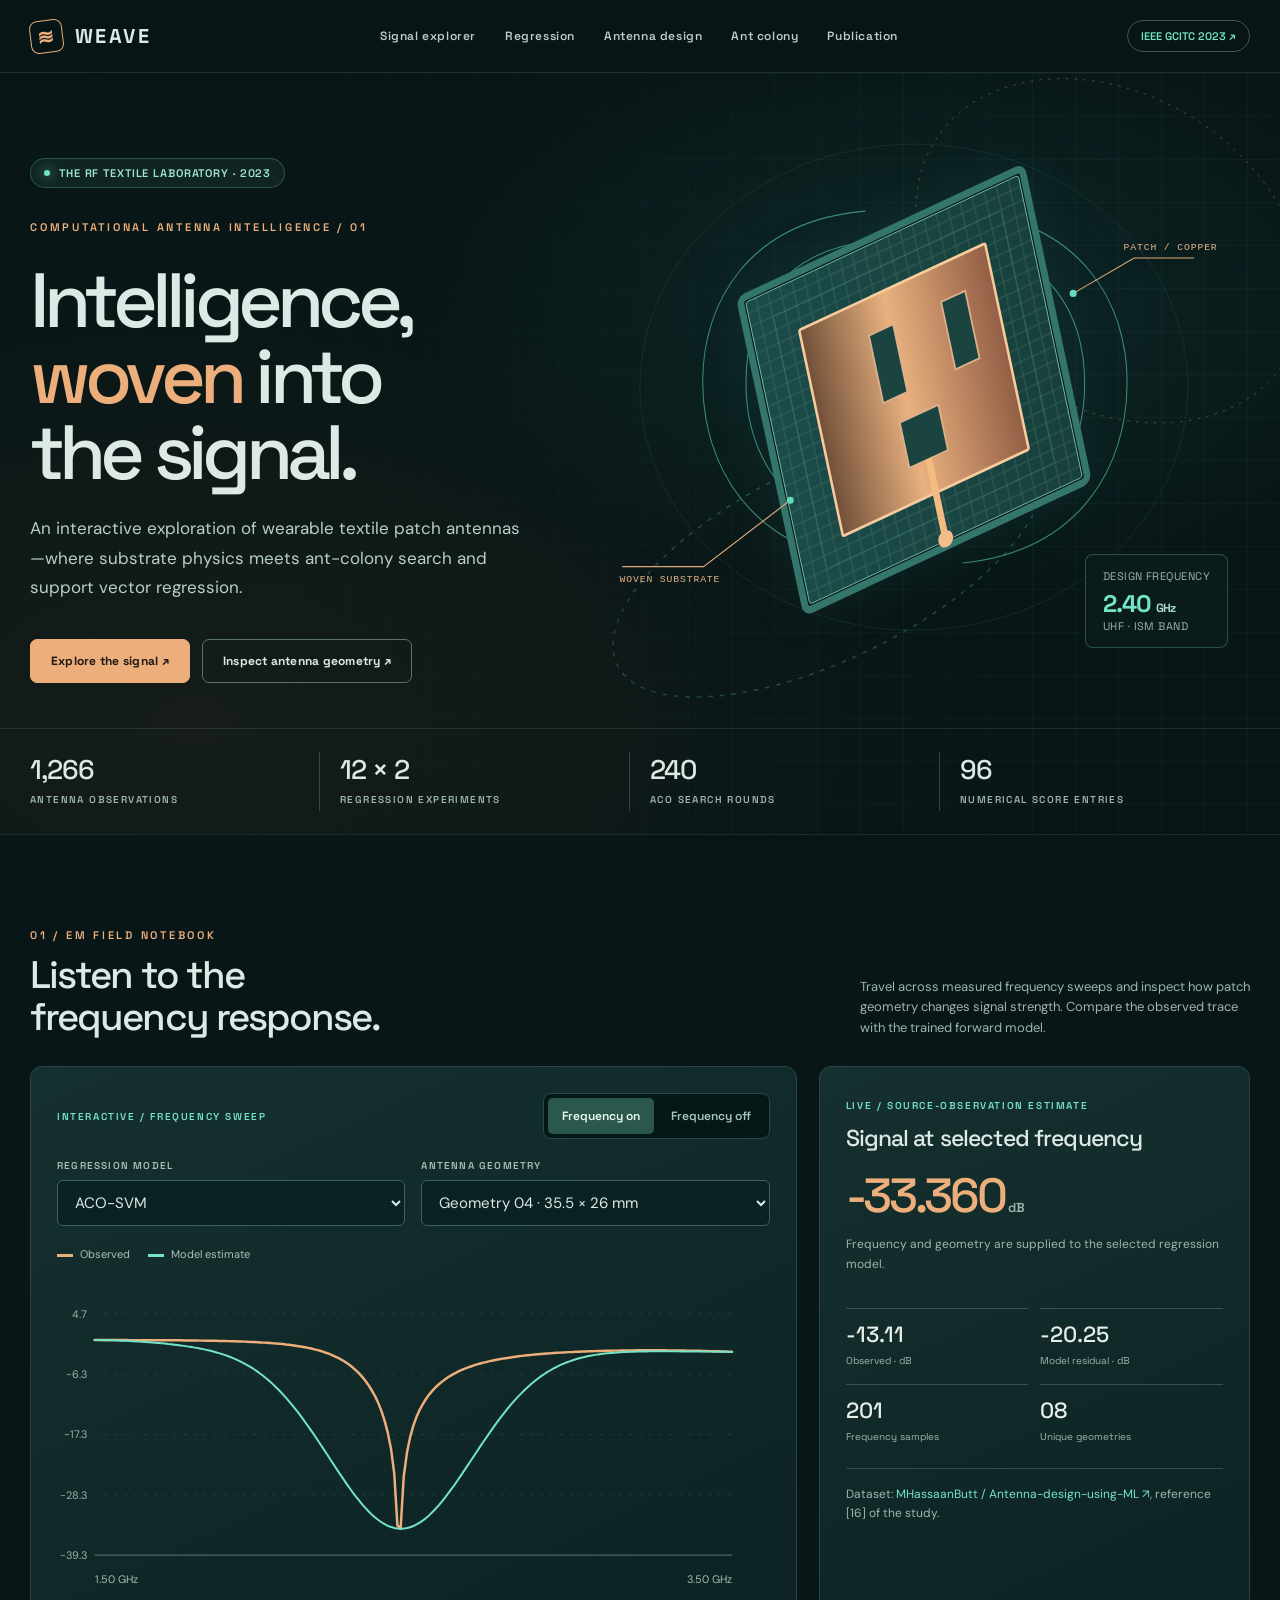
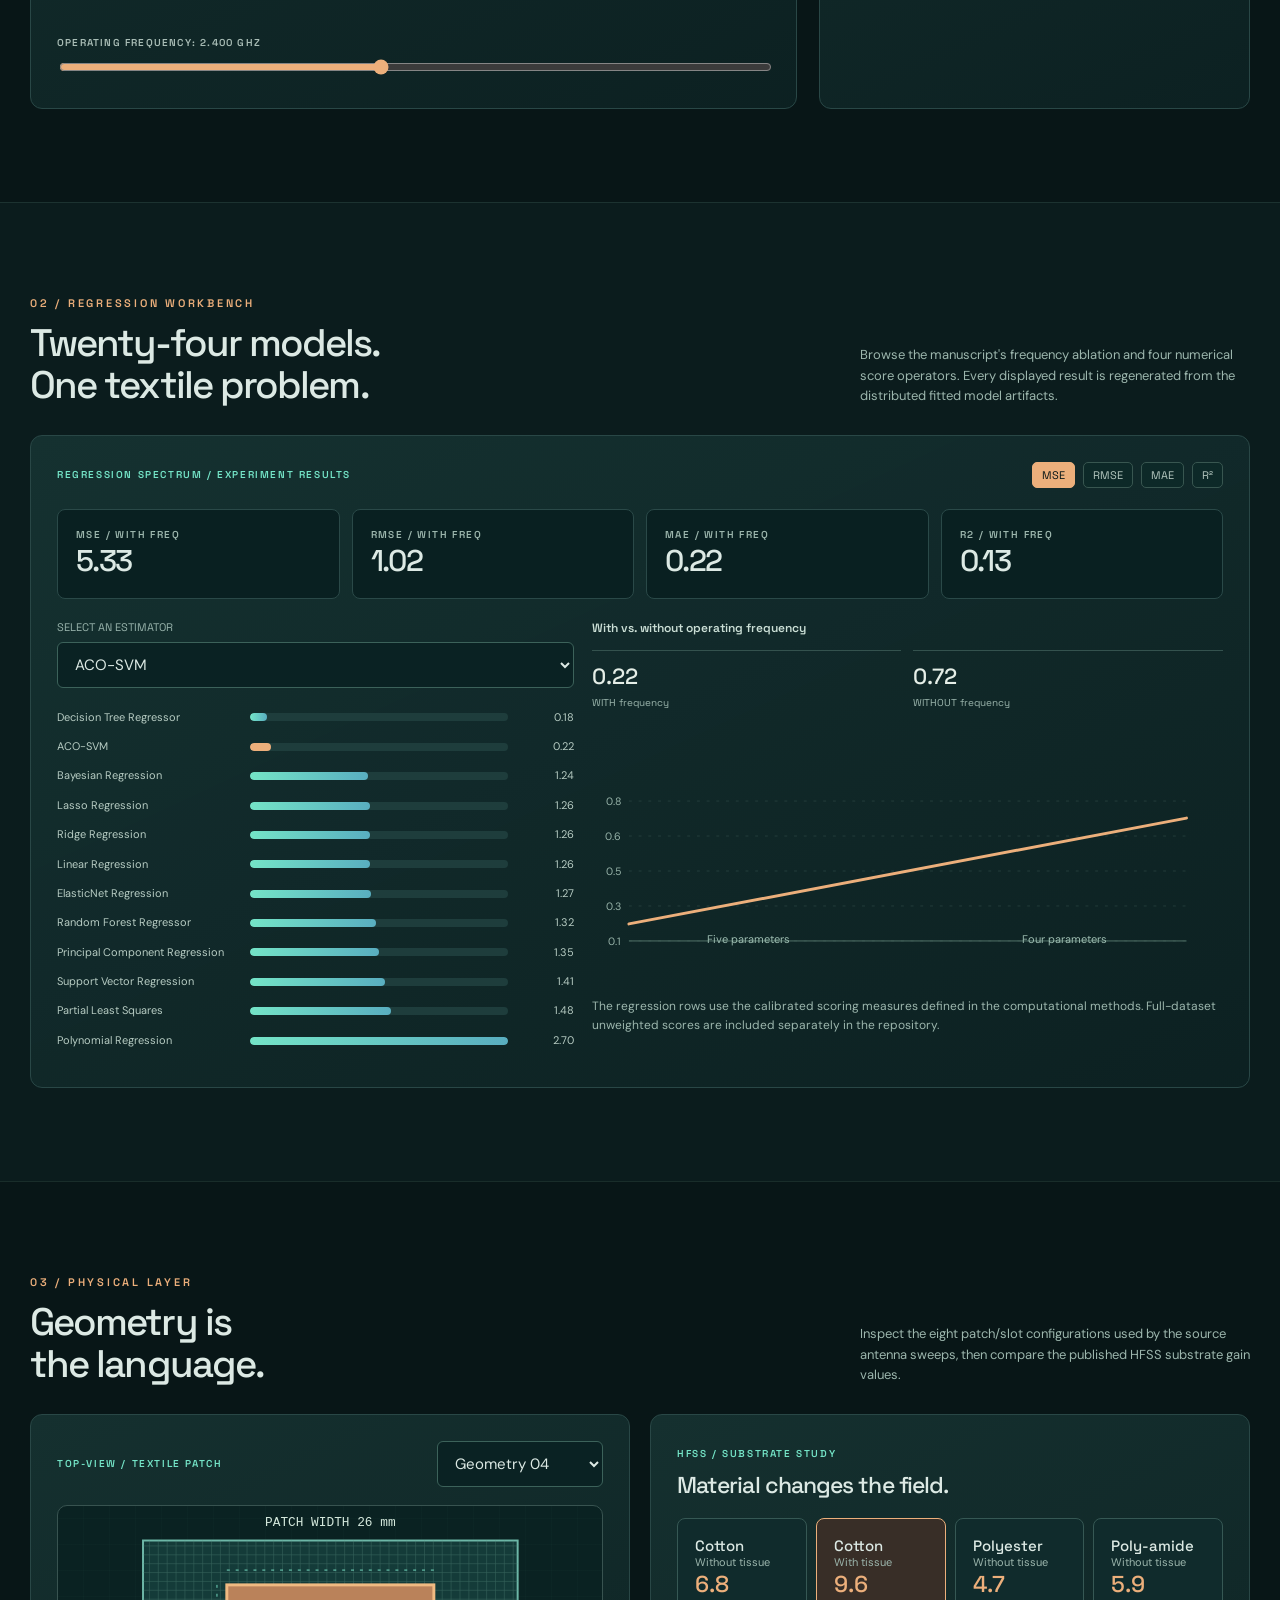
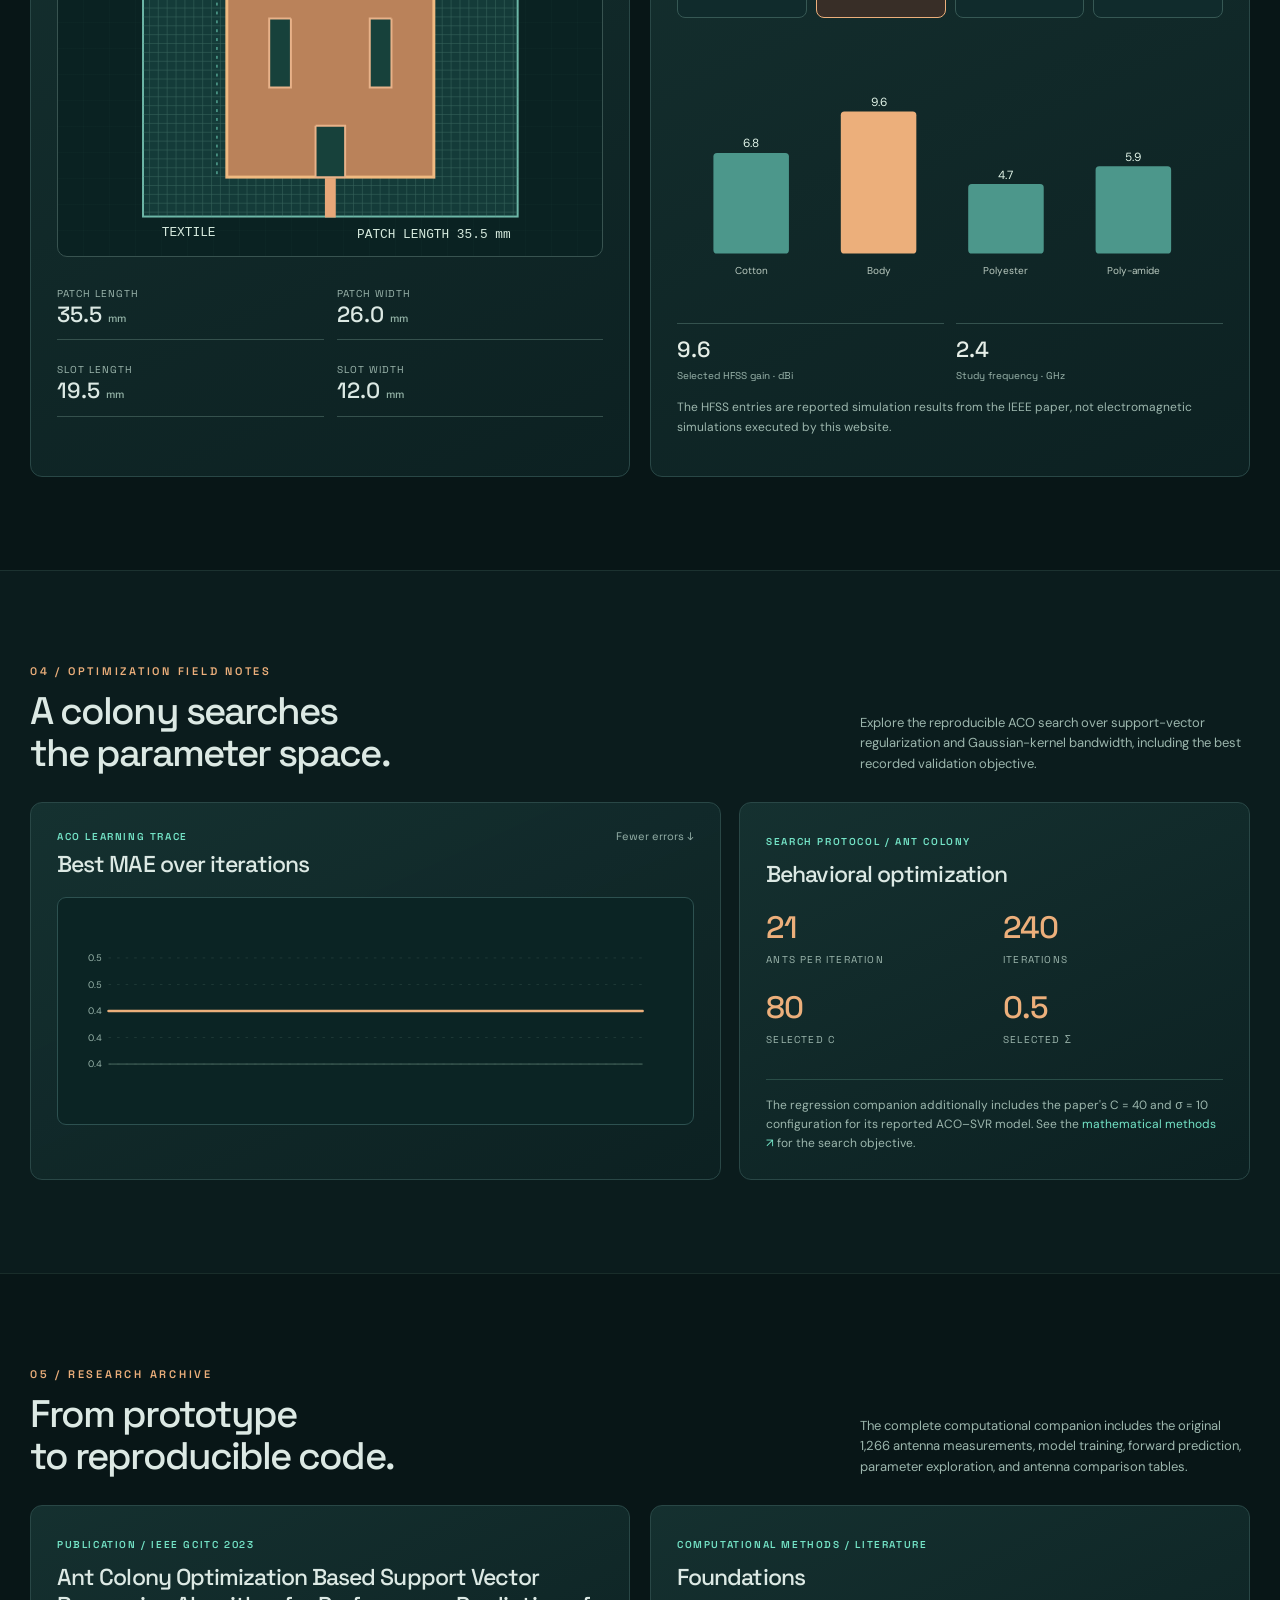
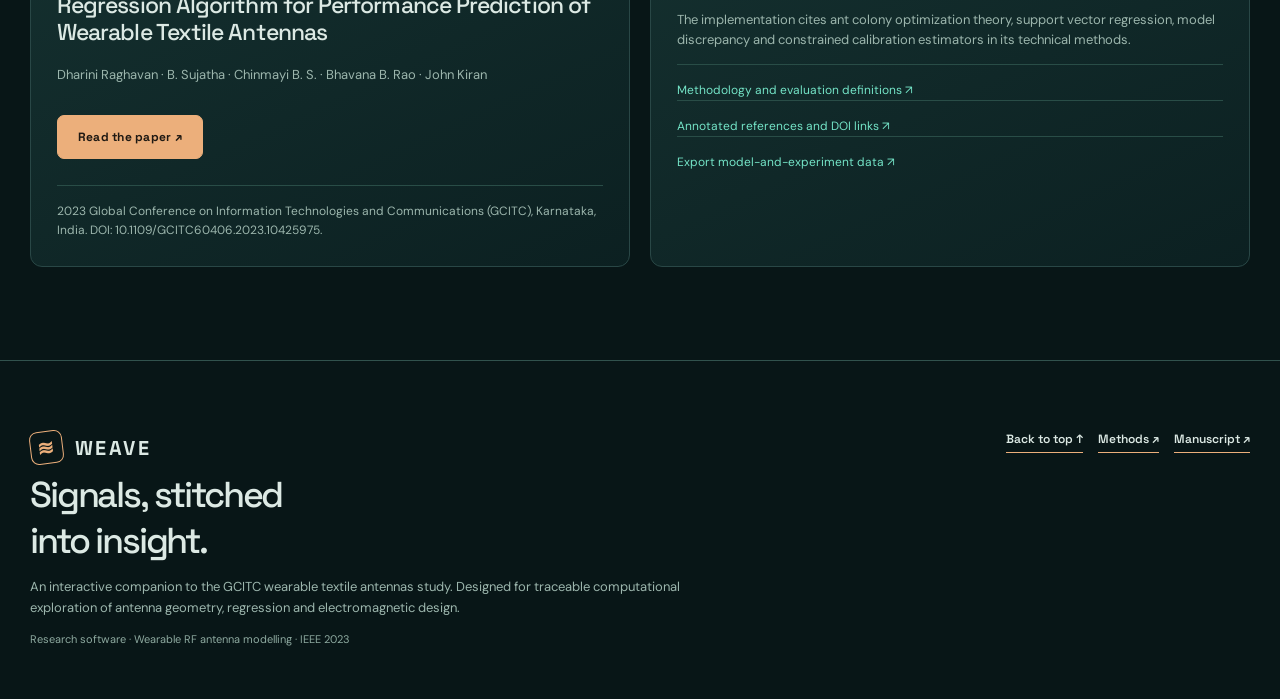
==== commit 4a15ceaf: "update deployment code" ====
--- a/docs/index.html
+++ b/docs/index.html
@@ -1,42 +1,50 @@
 <!doctype html>
-<html lang="en"><head><meta charset="utf-8"><meta name="viewport" content="width=device-width,initial-scale=1"><meta name="theme-color" content="#071817"><title>WEAVE / Antenna Intelligence</title>
-<meta name="description" content="Interactive antenna engineering laboratory for the GCITC wearable textile antennas ACO-SVR study.">
-<link rel="preconnect" href="https://fonts.googleapis.com"><link rel="preconnect" href="https://fonts.gstatic.com" crossorigin><link href="https://fonts.googleapis.com/css2?family=DM+Mono:wght@400;500&family=Manrope:wght@400;500;600;700;800&display=swap" rel="stylesheet">
+<html lang="en"><head><meta charset="utf-8"><meta name="viewport" content="width=device-width,initial-scale=1"><meta name="theme-color" content="#0a1819">
+<title>WEAVE · Wearable Antenna Performance Atlas</title>
+<meta name="description" content="Interactive numerical companion for ACO-supported vector regression of wearable textile patch antennas: antenna geometry, frequency ablation, optimization and EM design.">
 <style>
-:root{--bg:#071817;--panel:#102320;--panel2:#17302b;--ink:#ebf4e9;--muted:#9bb2ac;--mint:#bdf269;--lime:#d7fb91;--orange:#ffae78;--line:#315149;--paper:#eceee5;--dark:#183126}
-*{box-sizing:border-box}html{scroll-behavior:smooth}body{margin:0;background:var(--bg);color:var(--ink);font-family:Manrope,Arial,sans-serif;font-size:14px}a{color:inherit}button,input,select{font:inherit}button{cursor:pointer}::selection{background:var(--mint);color:#103321}
-.shell{max-width:1280px;margin:auto;padding:0 42px}.mono,.micro,label,.tag,.eyebrow,.chip,.number{font-family:'DM Mono',monospace}.micro{font-size:10px;text-transform:uppercase;letter-spacing:1.7px}.muted{color:var(--muted)}.nav{height:90px;display:flex;align-items:center;gap:24px;border-bottom:1px solid #334b43}.brand{display:flex;align-items:center;gap:13px;text-decoration:none;font-weight:800;font-size:24px;letter-spacing:-2px}.brand svg{width:36px;height:36px}.navlinks{display:flex;align-items:center;gap:27px;margin-left:auto}.navlinks a{font-size:11px;text-transform:uppercase;font-weight:700;letter-spacing:1px;text-decoration:none;color:#b2c9c0}.navlinks a:hover{color:var(--mint)}.nav-cta{background:var(--mint)!important;color:#20371e!important;padding:13px 17px;border-radius:4px}
-.hero{min-height:630px;display:grid;grid-template-columns:1.15fr 1fr;position:relative;overflow:hidden;border-bottom:1px solid var(--line)}.hero:after{content:'';position:absolute;inset:0;pointer-events:none;background:radial-gradient(circle at 80% 42%,transparent 15%,#07181744 76%)}.hero-copy{padding:85px 20px 96px 0;position:relative;z-index:3}.pill{border:1px solid #56794e;color:var(--mint);border-radius:50px;padding:7px 12px;display:inline-flex;gap:9px;align-items:center;font-size:10px;letter-spacing:1.6px;font-family:'DM Mono',monospace}.pill:before{content:'';display:inline-block;width:6px;height:6px;border-radius:50%;background:var(--mint);box-shadow:0 0 0 4px #acfa4f22}h1{font-size:clamp(66px,7.7vw,114px);margin:24px 0 12px;line-height:.89;letter-spacing:-8px;font-weight:800}h1 em{font-style:normal;color:var(--mint)}.hero-copy h2{max-width:510px;font-size:clamp(20px,2vw,28px);letter-spacing:-.9px;font-weight:500;line-height:1.3}.hero-copy p{line-height:1.85;color:#a2b8b1;max-width:520px}.hero-bottom{display:flex;gap:20px;align-items:center;margin-top:28px}.arrowbutton{display:inline-flex;align-items:center;gap:25px;background:var(--mint);border:0;text-decoration:none;color:#15271b;padding:17px 19px;font-weight:800;font-size:12px;border-radius:3px}.arrowbutton svg{width:17px}.quietlink{font-size:12px;color:var(--muted);text-decoration:none;border-bottom:1px solid var(--line);padding-bottom:6px}.hero-art{position:relative;display:grid;place-items:center;background:radial-gradient(circle at 52% 49%,#1a4538 0%,#112920 33%,transparent 64%)}.orbit{position:absolute;border:1px solid #567e503d;border-radius:50%;width:78%;aspect-ratio:1}.orbit2{width:60%;border-style:dashed;animation:spin 90s linear infinite}.orbit3{width:95%;border-color:#567e5024}.ripple{position:absolute;width:110%;height:1px;background:linear-gradient(90deg,transparent,#b0f15b64,transparent);transform:rotate(-23deg)}.antenna3d{width:min(440px,90%);z-index:2;filter:drop-shadow(8px 36px 30px #0008);animation:float 7s ease-in-out infinite}.antlabel{position:absolute;z-index:3;font-family:'DM Mono',monospace;font-size:11px;color:#d6eacf}.label-a{top:25%;right:3%}.label-b{bottom:15%;left:5%}@keyframes float{50%{transform:translateY(-10px)}}@keyframes spin{to{transform:rotate(360deg)}}
-.ticker{display:grid;grid-template-columns:repeat(4,1fr);border-bottom:1px solid var(--line)}.ticker>div{padding:25px 21px;border-right:1px solid var(--line)}.ticker>div:first-child{padding-left:0}.ticker>div:last-child{border:0}.stat{font-size:34px;font-weight:800;letter-spacing:-2px;line-height:1.2}.ticker .micro{color:#9fbbb0;margin-top:5px}.stat small{font-size:14px;color:var(--mint);letter-spacing:0}
-.section{padding:110px 0}.section-label{display:flex;align-items:center;gap:12px;color:var(--mint);font-size:11px;letter-spacing:2px;font-family:'DM Mono',monospace}.section-label:before{content:'';width:26px;height:1px;background:var(--mint)}.section-head{display:flex;justify-content:space-between;align-items:end;gap:25px;margin:20px 0 35px}.section-head h2{font-size:clamp(37px,4.4vw,62px);letter-spacing:-3.4px;line-height:1.07;margin:0}.section-head p{max-width:400px;color:var(--muted);line-height:1.8}.card{background:var(--panel);border:1px solid var(--line);border-radius:5px}.model-lab{display:grid;grid-template-columns:285px 1fr;border:1px solid var(--line);background:#0c201c;min-height:500px}.sidebar{padding:25px 22px;border-right:1px solid var(--line)}.sidebar .micro{color:var(--mint);margin-bottom:10px}.select,input[type=range]{width:100%}.select{background:#17352e;border:1px solid #477164;color:var(--ink);padding:13px 11px;border-radius:3px;margin:10px 0 24px}.toggle{display:flex;border:1px solid #3b6659;border-radius:4px;overflow:hidden;margin:10px 0 28px}.toggle button{background:transparent;color:#96aca5;border:0;padding:13px 10px;width:50%;font-size:11px;font-weight:800}.toggle button.active{background:var(--mint);color:#132a1c}.field-label{font-size:11px;display:flex;justify-content:space-between;color:#acbeb8;margin:16px 0 8px}.model-detail{padding:30px 34px}.metrichero{display:flex;align-items:end;gap:20px;justify-content:space-between;border-bottom:1px solid var(--line);padding-bottom:28px}.metrichero h3{font-size:27px;letter-spacing:-1px;margin:0}.metrichero .micro{color:var(--muted);margin-top:9px}.bignum{font-size:62px;letter-spacing:-4px;color:var(--mint);font-weight:800;line-height:.95}.metric-row{display:grid;grid-template-columns:repeat(4,1fr);gap:13px;margin-top:25px}.metric-card{background:#17352f;border:1px solid #335b50;padding:20px 16px}.metric-card strong{display:block;font-size:28px;letter-spacing:-1px;margin-top:11px}.metric-card .micro{color:#a5b9b2}.charttitle{display:flex;justify-content:space-between;margin:30px 0 15px;font-size:11px;letter-spacing:1px;color:var(--muted);font-family:'DM Mono',monospace}.barlist{display:flex;flex-direction:column;gap:9px}.barrow{display:grid;grid-template-columns:190px 1fr 42px;align-items:center;gap:12px;font-size:11px}.barrow .label{white-space:nowrap;overflow:hidden;text-overflow:ellipsis;color:#c6d8cf}.track{height:7px;background:#223f36;border-radius:9px;overflow:hidden}.fill{height:100%;background:#accf7f;transition:width .35s}.barrow.selected .fill{background:var(--mint)}.barrow.selected .label{color:var(--mint)}
-.paper-strip{background:var(--paper);color:var(--dark);padding:80px 0}.paper-strip .section-label{color:#547e33}.paper-strip .section-label:before{background:#547e33}.paper-strip h2{font-size:clamp(35px,4vw,56px);letter-spacing:-3px;margin:15px 0 13px;line-height:1.08}.paper-strip p{color:#637167;line-height:1.8}.materials{display:grid;grid-template-columns:1fr 1.1fr;gap:55px;align-items:center}.material-options{display:grid;grid-template-columns:1fr 1fr;gap:9px;margin-top:28px}.mat{padding:16px;text-align:left;background:#e2e8d9;border:1px solid #c3d0bb;color:var(--dark);border-radius:3px}.mat.active{background:#24452d;color:#ebffd7}.mat-name{font-weight:800;font-size:13px}.mat .micro{font-size:9px;margin-top:4px;opacity:.7}.material-graph{background:#d6e1d2;border:1px solid #c5d1be;min-height:365px;padding:25px;position:relative;display:flex;flex-direction:column}.material-graph .micro{color:#55785c}.material-number{font-size:100px;letter-spacing:-6px;font-weight:800;line-height:1.25;margin-top:50px}.material-number span{font-size:21px;letter-spacing:-1px;color:#63886b}.material-meter{height:8px;background:#b2c4b1;overflow:hidden;margin-top:auto}.material-meter div{background:#396e4a;height:100%;width:85%;transition:width .3s}.matdesc{margin-top:14px;max-width:380px;font-size:13px}
-.split{display:grid;grid-template-columns:1fr 1fr;gap:24px}.design-card,.history-card{padding:32px;background:var(--panel);border:1px solid var(--line);overflow:hidden}.design-card h3,.history-card h3{margin:0 0 22px;font-size:23px;letter-spacing:-1px}.design-controls{display:grid;grid-template-columns:1fr 1fr;gap:22px}.design-controls input{accent-color:var(--mint)}input[type=range]{accent-color:var(--mint)}.design-number{font-family:'DM Mono',monospace;font-size:31px;font-weight:700;color:var(--mint);letter-spacing:-1px}.geom-plot{margin:20px 0;background:#142f27;border:1px dashed #4f7264;height:230px;display:grid;place-items:center}.geom-plot svg{width:100%;height:100%;max-width:400px}.formula{background:#071a16;padding:17px;color:#b6c6bd;font-family:'DM Mono',monospace;font-size:11px;line-height:1.7}.history-card svg{width:100%;height:260px}.history-info{display:grid;grid-template-columns:repeat(3,1fr);gap:12px;margin-top:21px}.history-info>div{border-top:1px solid var(--line);padding-top:15px}.history-info strong{font-size:23px;color:var(--mint)}
-.compare{padding:40px;background:#112721;border:1px solid var(--line)}.compare table{border-collapse:collapse;width:100%}th{text-align:left;font-size:10px;letter-spacing:1.5px;color:#9bb7aa;font-family:'DM Mono',monospace;text-transform:uppercase}th,td{padding:17px;border-bottom:1px solid #345146}td{font-weight:700}tr:last-child td{border:0}.table-scroll{overflow:auto}.note{font-size:11px;color:#9cb5a7;line-height:1.75;max-width:850px}.conclusion{display:flex;justify-content:space-between;align-items:center;gap:35px;padding:80px 0;border-top:1px solid var(--line)}.conclusion h2{font-size:clamp(38px,5vw,70px);letter-spacing:-4px;line-height:1.02;margin:0}.conclusion p{max-width:370px;line-height:1.85;color:var(--muted)}footer{background:#041210;border-top:1px solid #2b4b3b;padding:30px 0;color:#92aa9f}.footerinside{display:flex;align-items:center;justify-content:space-between;gap:20px}.footerinside a{font-size:11px}
-@media(max-width:900px){.shell{padding:0 23px}.hero{grid-template-columns:1fr;min-height:0}.hero-copy{padding:75px 0 15px}.hero-art{height:450px}.hero h1{font-size:83px}.ticker{grid-template-columns:repeat(2,1fr)}.ticker>div{border-bottom:1px solid var(--line)}.model-lab{grid-template-columns:1fr}.sidebar{border-right:0;border-bottom:1px solid var(--line);display:grid;grid-template-columns:1fr 1fr;gap:6px 19px}.sidebar .micro:first-child{grid-column:1 / -1}.sidebar .select{margin:10px 0}.sidebar .toggle{margin:10px 0}.materials,.split{grid-template-columns:1fr}.section{padding:70px 0}.navlinks a:not(.nav-cta){display:none}.barrow{grid-template-columns:145px 1fr 40px}}
-@media(max-width:560px){.hero h1{font-size:68px;letter-spacing:-6px}.hero-art{height:320px}.hero-copy h2{font-size:22px}.nav{height:74px}.navlinks{gap:9px}.nav-cta{padding:10px!important;font-size:10px!important}.brand{font-size:21px}.hero-bottom{flex-wrap:wrap}.ticker .stat{font-size:29px}.section-head{display:block}.section-head h2{font-size:42px;letter-spacing:-2px}.section-head p{font-size:12px}.metric-row{grid-template-columns:1fr 1fr}.model-detail{padding:25px 17px}.metrichero{align-items:center}.metrichero h3{font-size:19px}.bignum{font-size:45px}.barrow{grid-template-columns:112px 1fr 35px;font-size:10px}.sidebar{display:block}.metric-card strong{font-size:25px}.materials{gap:25px}.material-options{gap:6px}.mat{padding:12px}.material-number{font-size:78px}.design-card,.history-card{padding:24px 19px}.conclusion{display:block}.conclusion h2{font-size:51px}.footerinside{flex-wrap:wrap}}
-
-.rfpanel{border:1px solid var(--line);background:#0d211c;display:grid;grid-template-columns:265px 1fr;gap:0;min-height:455px}.rfaside{padding:28px;border-right:1px solid var(--line)}.rfchart{padding:20px 24px}.rfchart svg{width:100%;height:365px;overflow:visible}.rflegend{display:flex;flex-wrap:wrap;gap:18px;margin-top:5px;font-size:11px;color:#bbd0c3}.rflegend span:before{content:'';display:inline-block;width:22px;height:3px;background:var(--mint);margin-right:7px;vertical-align:middle}.rflegend .baseline:before{background:#fdb481}.rflegend .without:before{background:#93c5fd}.readout{background:#1b342b;padding:18px;border:1px solid #44604d;margin-top:20px}.readout strong{font-family:'DM Mono',monospace;font-size:29px;letter-spacing:-1px;color:var(--mint)}@media(max-width:900px){.rfpanel{grid-template-columns:1fr}.rfaside{border:0;border-bottom:1px solid var(--line)}.rfchart{padding:15px}.rfchart svg{height:290px}}
+@import url('https://fonts.googleapis.com/css2?family=DM+Sans:wght@400;500;600;700&family=Space+Grotesk:wght@400;500;600;700&display=swap');
+:root{--void:#081617;--paper:#0c1b1c;--surface:#102829;--surface2:#153031;--stroke:#2e4b4a;--mist:#dce9e4;--quiet:#9cb6ad;--copper:#ecaf7b;--mint:#74e4c7;--gold:#eecf99;--aqua:#59aec0;--sans:'DM Sans',Arial,sans-serif;--display:'Space Grotesk',Arial,sans-serif}
+*{box-sizing:border-box}html{scroll-behavior:smooth}body{margin:0;background:var(--void);color:var(--mist);font:15px/1.58 var(--sans);overflow-x:hidden}a{color:inherit;text-decoration:none}button,select,input{font:inherit}button{cursor:pointer}::selection{background:var(--copper);color:var(--void)}
+.sitebar{position:sticky;top:0;z-index:20;border-bottom:1px solid rgba(197,237,220,.12);backdrop-filter:blur(18px);background:rgba(8,22,23,.86)}.sitebar .inner{max-width:1280px;margin:auto;height:72px;padding:0 30px;display:flex;align-items:center;justify-content:space-between}.logo{display:flex;gap:12px;align-items:center;font:bold 20px var(--display);letter-spacing:.12em}.logomark{width:33px;height:33px;border:1px solid var(--copper);display:grid;place-items:center;color:var(--copper);border-radius:8px;transform:rotate(-7deg)}.sitebar nav{display:flex;gap:29px;color:#b9cec5;font:600 12px var(--display);letter-spacing:.05em}.sitebar nav a:hover{color:var(--copper)}.navtag{padding:8px 13px;border:1px solid #3a5752;border-radius:100px;color:var(--mint);font:600 11px var(--display)}
+.container{max-width:1280px;margin:auto;padding-left:30px;padding-right:30px}.eyebrow{color:var(--copper);font:600 11px var(--display);letter-spacing:.25em;text-transform:uppercase}.section-head{display:flex;justify-content:space-between;align-items:end;gap:28px;margin:0 0 28px}.section-head h2{font:500 clamp(30px,3vw,47px)/1.1 var(--display);letter-spacing:-.05em;margin:12px 0 0}.section-head p{max-width:390px;color:var(--quiet);font-size:13px;margin:0}.section{padding-top:93px;padding-bottom:93px;border-top:1px solid rgba(160,222,202,.11)}
+.hero{position:relative;min-height:720px;overflow:hidden;background:radial-gradient(ellipse at 72% 31%,rgba(34,107,101,.21),transparent 38%),radial-gradient(ellipse at 15% 85%,rgba(180,106,50,.08),transparent 50%)}.hero:before{content:'';position:absolute;inset:0;background-image:linear-gradient(rgba(105,178,164,.05) 1px,transparent 1px),linear-gradient(90deg,rgba(105,178,164,.05) 1px,transparent 1px);background-size:43px 43px;mask-image:linear-gradient(90deg,transparent 4%,#000 80%)}.hero-inner{position:relative;display:grid;grid-template-columns:.88fr 1.12fr;gap:20px;min-height:655px;align-items:center}.hero-copy{padding-top:40px}.chip{display:inline-flex;gap:9px;align-items:center;background:rgba(88,170,146,.1);border:1px solid rgba(111,227,193,.26);border-radius:99px;padding:7px 13px;color:#9fe8cf;font:600 11px var(--display);letter-spacing:.08em}.chip:before{content:'';width:6px;height:6px;border-radius:50%;background:var(--mint);box-shadow:0 0 12px var(--mint)}h1{font:500 clamp(56px,6vw,95px)/.99 var(--display);letter-spacing:-.075em;margin:28px 0 24px}h1 em{font-style:normal;color:var(--copper)}.hero-intro{font:400 17px/1.75 var(--sans);max-width:500px;color:#b8cfc7}.hero-actions{display:flex;gap:12px;margin-top:36px;flex-wrap:wrap}.button{display:inline-flex;align-items:center;justify-content:center;padding:13px 20px;border-radius:7px;background:var(--copper);color:#1f1913;font:700 12px var(--display);letter-spacing:.02em;border:1px solid var(--copper)}.button.secondary{background:transparent;color:var(--mist);border-color:#59736c}.button:hover{filter:brightness(1.1)}.hero-visual{position:relative;min-height:595px;display:grid;place-items:center}.orbits{width:100%;max-width:710px;overflow:visible;filter:drop-shadow(0 0 25px rgba(70,194,161,.08))}.orbit{transform-origin:380px 310px;animation:orbit 13s linear infinite}.orbit.reverse{animation-direction:reverse;animation-duration:19s}@keyframes orbit{to{transform:rotate(360deg)}}.em-pulse{animation:pulse 3s ease-in-out infinite}@keyframes pulse{50%{opacity:.3;transform:scale(.96)}}.hero-telemetry{position:absolute;bottom:50px;right:22px;background:rgba(10,29,29,.82);border:1px solid rgba(107,213,182,.3);border-radius:8px;padding:14px 17px;color:var(--quiet);font:11px var(--display);letter-spacing:.04em}.hero-telemetry strong{display:block;font-size:24px;color:var(--mint);letter-spacing:-.04em;margin-top:5px}.hero-footer{position:relative;border-top:1px solid rgba(180,223,207,.12);display:grid;grid-template-columns:repeat(4,1fr);padding-top:23px;padding-bottom:23px;gap:20px}.hero-stat{border-right:1px solid #304647;min-height:49px}.hero-stat:last-child{border:0}.hero-stat b{display:block;font:500 27px var(--display);letter-spacing:-.04em}.hero-stat span{font:600 10px var(--display);color:var(--quiet);letter-spacing:.14em;text-transform:uppercase}
+.panel{background:linear-gradient(155deg,rgba(22,51,50,.9),rgba(12,33,34,.93));border:1px solid #294746;border-radius:12px;padding:26px;min-width:0}.panel-eyebrow{font:600 10px var(--display);letter-spacing:.16em;color:var(--mint);text-transform:uppercase}.panel-head{display:flex;align-items:center;justify-content:space-between;gap:15px}.panel h3{margin:8px 0 18px;font:500 23px/1.2 var(--display);letter-spacing:-.04em}.muted{color:var(--quiet)}.faint{font:11px var(--display);color:#97b2aa}.modetabs{display:inline-flex;gap:3px;background:#061718;padding:4px;border:1px solid #284b46;border-radius:8px}.tab{border:0;background:transparent;color:#a8c7bb;font:600 12px var(--display);padding:10px 14px;border-radius:5px}.tab.active{background:#2b574d;color:#edfff4}.selectrow{display:flex;gap:16px;align-items:center;flex-wrap:wrap}.selectrow label,.sliderrow label{display:block;color:#a9bdb6;font:600 10px var(--display);letter-spacing:.12em;text-transform:uppercase;margin-bottom:8px}select,input[type=range]{width:100%}select{color:var(--mist);background:#0a2223;border:1px solid #3c625a;border-radius:6px;padding:11px 13px;max-width:100%;outline:0}input[type=range]{accent-color:var(--copper)}.frequency-grid{display:grid;grid-template-columns:1.6fr .9fr;gap:22px}.chartbox{position:relative;min-height:350px}.chartbox svg{width:100%;height:100%;min-height:280px;display:block}.chart-title{font:600 12px var(--display);color:#cbdfd6}.trace-key{display:flex;flex-wrap:wrap;gap:18px;color:#abc2b7;font-size:11px;margin-bottom:12px}.keydot{display:inline-block;width:16px;height:3px;vertical-align:middle;margin-right:7px;background:var(--copper)}.keydot.mint{background:var(--mint)}.context-card{display:flex;flex-direction:column;gap:21px}.bigvalue{font:500 48px/1.1 var(--display);letter-spacing:-.07em;color:var(--copper)}.valueunit{font:600 13px var(--display);color:var(--quiet)}.quick-grid{display:grid;grid-template-columns:1fr 1fr;gap:12px}.quick-grid>div{border-top:1px solid #34524e;padding-top:11px}.quick-grid strong{display:block;font:500 22px var(--display);color:#e5eee7}.quick-grid span{font:10px var(--display);color:var(--quiet)}.micro{color:var(--quiet);font-size:12px;line-height:1.65}
+.compare-layout{display:grid;grid-template-columns:.9fr 1.1fr;gap:18px}.metric-cards{display:grid;grid-template-columns:repeat(4,1fr);gap:12px;margin:21px 0}.metric-card{padding:18px;background:#092021;border:1px solid #2a4948;border-radius:8px}.metric-card span{display:block;font:600 10px var(--display);color:var(--quiet);letter-spacing:.14em}.metric-card b{font:500 30px var(--display);letter-spacing:-.055em;color:var(--mist)}.barrow{display:grid;grid-template-columns:180px 1fr 53px;gap:13px;align-items:center;margin:12px 0;font-size:11px;color:#b7ccc3}.bar-track{height:8px;background:#1e3d3c;border-radius:6px;overflow:hidden}.bar-fill{height:100%;background:linear-gradient(90deg,var(--mint),var(--aqua));border-radius:6px;transition:width .35s}.barrow.selected .bar-fill{background:var(--copper)}.barrow.selected span:first-child{color:var(--copper)}.barrow button{border:0;background:none;text-align:left;padding:0;color:inherit;font:inherit}.metric-picker{display:flex;gap:8px}.metric-picker button{padding:5px 9px;background:#0d2928;border:1px solid #385650;color:#b4c7bf;border-radius:5px;font:11px var(--display)}.metric-picker button.active{color:var(--void);background:var(--copper);border-color:var(--copper)}
+.geometry-grid{display:grid;grid-template-columns:1fr 1fr;gap:20px}.geometry-render{min-height:320px;display:grid;place-items:center;background:repeating-linear-gradient(0deg,transparent 0px,transparent 25px,rgba(124,215,184,.035) 26px),repeating-linear-gradient(90deg,transparent 0px,transparent 25px,rgba(124,215,184,.035) 26px),#0a2222;border:1px solid #385350;border-radius:10px;margin-top:18px}.geometry-render svg{max-width:100%;max-height:350px}.geometry-table{display:grid;grid-template-columns:1fr 1fr;gap:13px;margin-top:20px}.geometry-table div{border-bottom:1px solid #35514d;padding:10px 0}.geometry-table span{display:block;color:var(--quiet);font:10px var(--display);text-transform:uppercase;letter-spacing:.1em}.geometry-table strong{font:500 22px var(--display);color:var(--mist)}.substrates{display:grid;grid-template-columns:repeat(4,1fr);gap:9px}.material{display:block;padding:17px;border:1px solid #365854;border-radius:8px;background:#102b2c;color:var(--mist);text-align:left}.material.active{border-color:var(--copper);background:#382e27}.material strong{display:block;font:500 15px var(--display)}.material span{display:block;font:11px var(--sans);color:var(--quiet)}.material em{font:500 23px var(--display);color:var(--copper);font-style:normal}
+.colony-layout{display:grid;grid-template-columns:1.15fr .85fr;gap:18px}.timeline{border:1px solid #2d5150;border-radius:9px;background:#0b2424;padding:18px}.timeline svg{height:190px;width:100%;display:block}.aco-stats{display:grid;grid-template-columns:repeat(2,1fr);gap:17px}.aco-stats strong{display:block;font:500 31px var(--display);letter-spacing:-.04em;color:var(--copper)}.aco-stats span{font:10px var(--display);color:var(--quiet);text-transform:uppercase;letter-spacing:.12em}.citation{border-top:1px solid #294d47;padding-top:16px;color:var(--quiet);font-size:12px}.citation a{color:var(--mint)}.foot{padding-top:70px;padding-bottom:50px;border-top:1px solid #31524d}.foot-inner{display:flex;justify-content:space-between;align-items:start;gap:24px}.foot h3{font:500 36px var(--display);letter-spacing:-.06em;margin:8px 0}.foot p{color:var(--quiet);max-width:680px;font-size:13px}.foot-links{display:flex;gap:15px;flex-wrap:wrap;font:600 12px var(--display)}.foot-links a{border-bottom:1px solid var(--copper);padding-bottom:5px}.tiny{font-size:11px;color:#8eaaa0}
+@media(max-width:1000px){.sitebar nav{gap:15px}.hero-inner{grid-template-columns:1fr}.hero{min-height:0}.hero-copy{padding-top:65px}.hero-visual{min-height:440px}.hero-visual .orbits{max-width:600px}.hero-telemetry{bottom:5px}.frequency-grid,.compare-layout,.geometry-grid,.colony-layout{grid-template-columns:1fr}.hero-footer{grid-template-columns:repeat(2,1fr)}.hero-stat:nth-child(2){border:0}}
+@media(max-width:660px){.container,.sitebar .inner{padding-left:19px;padding-right:19px}.sitebar nav{display:none}.navtag{font-size:10px}.hero-copy{padding-top:45px}.hero h1{font-size:60px}.hero-intro{font-size:15px}.hero-visual{min-height:360px}.hero-telemetry{right:3px;bottom:0}.hero-footer{gap:15px}.hero-stat b{font-size:23px}.section{padding-top:65px;padding-bottom:65px}.section-head{display:block}.section-head p{margin-top:15px}.panel{padding:18px}.metric-cards{grid-template-columns:repeat(2,1fr)}.barrow{grid-template-columns:114px 1fr 43px;gap:7px;font-size:10px}.substrates{grid-template-columns:repeat(2,1fr)}.foot-inner{display:block}.foot-links{margin-top:20px}.bigvalue{font-size:42px}}
+@media(prefers-reduced-motion:reduce){*,*:before,*:after{animation:none!important;scroll-behavior:auto!important;transition:none!important}}
 </style></head><body>
-<div class="shell"><header class="nav"><a class="brand" href="#top"><svg viewBox="0 0 48 48" fill="none" xmlns="http://www.w3.org/2000/svg"><rect x="3" y="3" width="42" height="42" rx="5" stroke="#bdf269" stroke-width="2"/><path d="M10 15h28M10 24h28M10 33h28M15 10v28M24 10v28M33 10v28" stroke="#bdf269" stroke-opacity=".55" stroke-width="2"/><rect x="18" y="18" width="12" height="12" fill="#bdf269"/></svg>WEAVE<span style="color:var(--mint);font-size:8px;align-self:end;letter-spacing:1.5px;margin:0 0 8px -3px"> / RF LAB</span></a><nav class="navlinks"><a href="#models">Models</a><a href="#materials">Materials</a><a href="#engineering">Engineering</a><a href="#results">Results</a><a class="nav-cta" href="https://doi.org/10.1109/GCITC60406.2023.10425975">VIEW PAPER ↗</a></nav></header>
-<section id="top" class="hero"><div class="hero-copy"><span class="pill">GCITC 2023 · WEARABLE RF SYSTEMS</span><h1>SOFT<br>FABRIC.<br><em>SMART</em> RF.</h1><h2>Predicting the invisible performance of wearable textile antennas.</h2><p>Explore how antenna geometry, frequency and substrate materials shape wireless performance through ant-colony optimized support vector regression.</p><div class="hero-bottom"><a class="arrowbutton" href="#models">ENTER RESEARCH LAB <span>↗</span></a><a class="quietlink" href="#materials">Explore dielectric materials ↓</a></div></div>
-<div class="hero-art"><div class="orbit orbit3"></div><div class="orbit"></div><div class="orbit orbit2"></div><div class="ripple"></div><svg class="antenna3d" viewBox="0 0 500 500"><defs><linearGradient id="base" x1="0" y1="0" x2="1" y2="1"><stop stop-color="#93b28d"/><stop offset="1" stop-color="#355f4c"/></linearGradient><linearGradient id="gold" x1="0" y1="0" x2="1" y2="1"><stop stop-color="#fee99c"/><stop offset=".5" stop-color="#b68a4e"/><stop offset="1" stop-color="#fbcf7f"/></linearGradient><pattern id="fabric" width="12" height="12" patternUnits="userSpaceOnUse"><path d="M0 6h12M6 0v12" stroke="#aed2b0" stroke-width="1" opacity=".26"/></pattern></defs><path d="M75 168L319 81 442 199 198 291Z" fill="#102e25" stroke="#56745e" stroke-width="3"/><path d="M75 168L198 291 198 332 75 208Z" fill="#305b43"/><path d="M198 291L442 199 442 239 198 332Z" fill="#1c3e30"/><path d="M75 168L319 81 442 199 198 291Z" fill="url(#base)"/><path d="M75 168L319 81 442 199 198 291Z" fill="url(#fabric)"/><path d="M157 176L305 123 385 201 235 251Z" fill="url(#gold)" stroke="#fff0ba" stroke-width="2"/><path d="M195 185L222 175 241 194 214 203Z" fill="#365c40"/><path d="M315 142L343 167 325 176 297 151Z" fill="#365c40"/><path d="M258 240L264 270 248 278 242 248Z" fill="#365c40"/><path d="M242 273L223 311 210 309 234 267Z" fill="url(#gold)"/><path d="M300 45L300 25M300 45l-8-7M300 45l8-7" stroke="#bdf269" stroke-width="2"/><circle cx="300" cy="32" r="64" stroke="#bdf269" stroke-opacity=".19"/><circle cx="300" cy="32" r="32" stroke="#bdf269" stroke-opacity=".35"/><path d="M200 290l120 72" stroke="#bbec95" stroke-opacity=".45" stroke-dasharray="3 6"/><path d="M75 168L319 81 442 199" fill="none" stroke="#d9ffc7" stroke-opacity=".45"/></svg><div class="antlabel label-a">S-BAND / 2.4 GHz<br><span style="color:var(--mint)">↗ ACTIVE RADIATION</span></div><div class="antlabel label-b">FIG.01 / TEXTILE PATCH<br>PLANAR MICROSTRIP GEOMETRY</div></div></section>
-<div class="ticker"><div><div class="stat">1,266</div><div class="micro">Antenna design observations</div></div><div><div class="stat">12 <small>× 2</small></div><div class="micro">Regressors · frequency ablation</div></div><div><div class="stat">21 <small>ANTS</small></div><div class="micro">Ant-colony optimization</div></div><div><div class="stat">2.4 <small>GHz</small></div><div class="micro">Wearable antenna design point</div></div></div></div>
-<section id="models" class="section"><div class="shell"><div class="section-label">01 / COMPUTATIONAL METHODS</div><div class="section-head"><h2>MODEL<br>INTELLIGENCE.</h2><p>Explore the regression families compared in the paper. Switch the input feature set to inspect the frequency ablation, then select any learner to examine its reported results.</p></div><div class="model-lab"><aside class="sidebar"><div class="micro">01 · Input features</div><div class="toggle"><button id="with" class="active">WITH GHz</button><button id="without">NO GHz</button></div><div class="micro">02 · Regression family</div><select id="modelSelect" class="select"></select><div class="micro">03 · Score ordinate</div><select id="metricSelect" class="select"><option value="mae">Absolute error · MAE</option><option value="mse">Squared error · MSE</option><option value="rmse">Root mean squared error</option><option value="r2">Coefficient of determination</option></select><p class="note">All manuscript metrics are shown at printed precision. Model-specific fitted scores, when available, arise from retrospectively calibrated, endpoint-specific evaluation populations.</p></aside><div class="model-detail"><div class="metrichero"><div><h3 id="modelTitle">ACO-SVM</h3><div class="micro" id="modelSub">RADIAL BASIS REGRESSION / FIVE INPUTS</div></div><div class="bignum" id="modelHero">0.22</div></div><div class="metric-row"><div class="metric-card"><div class="micro">MSE</div><strong id="MSE">5.33</strong></div><div class="metric-card"><div class="micro">RMSE</div><strong id="RMSE">1.02</strong></div><div class="metric-card"><div class="micro">MAE</div><strong id="MAE">0.22</strong></div><div class="metric-card"><div class="micro">R²</div><strong id="R2">0.13</strong></div></div><div class="charttitle"><span>MODEL COMPARISON</span><span id="chartUnit">MAE / LOWER IS BETTER</span></div><div class="barlist" id="bars"></div></div></div></div></section>
-<section id="frequency" class="section" style="padding-top:0"><div class="shell"><div class="section-label">01B / ELECTROMAGNETIC RESPONSE</div><div class="section-head"><h2>FOLLOW THE<br>FREQUENCY.</h2><p>Trace the cited dataset across individual antenna geometries. Switch between the raw observed signal and model predictions to see why operating frequency can change the learned response.</p></div><div class="rfpanel"><div class="rfaside"><div class="micro" style="color:var(--mint)">ANTENNA GEOMETRY</div><select id="sweepSelect" class="select" aria-label="Choose patch geometry"></select><div class="micro" style="color:var(--mint)">MODEL VIEW</div><div class="toggle" style="margin-bottom:15px"><button class="active" id="sweepBase">BASELINE</button><button id="sweepFit">CALIBRATED</button></div><div class="micro" id="sweepDimensions">PATCH LENGTH / WIDTH</div><div class="readout"><div class="micro" style="color:#9ab6a8">SELECTED OBSERVATION</div><strong id="sweepDb">— dB</strong><div class="micro muted" id="sweepFreq">OPERATING FREQUENCY</div></div><p class="note" style="margin-top:22px">Observed curves are source measurements. Baseline curves are ordinary trained regressors; constrained calibration curves are retrospective fitted outputs. Drag or tap the graph to inspect an observation.</p></div><div class="rfchart"><div class="charttitle" style="margin:7px 0 2px"><span>RECEIVED SIGNAL / dB</span><span>OPERATING FREQUENCY / GHz</span></div><svg viewBox="0 0 670 365" role="img" aria-label="Frequency versus antenna response" id="sweepSvg"><g id="sweepGrid"></g><path id="sweepObserved" fill="none" stroke="#bdf269" stroke-width="2.8"/><path id="sweepWith" fill="none" stroke="#fdb481" stroke-width="2.3"/><path id="sweepWithout" fill="none" stroke="#93c5fd" stroke-width="2.3" stroke-dasharray="8 5"/><line id="sweepCursor" x1="0" x2="0" y1="22" y2="320" stroke="#ebffca" stroke-width="1" stroke-dasharray="3 4" opacity="0"/><rect id="sweepHover" x="30" y="22" width="625" height="298" fill="transparent" style="cursor:crosshair"/></svg><div class="rflegend"><span>Observed signal</span><span class="baseline">With frequency</span><span class="without">Without frequency</span></div></div></div></div></section>
-<section id="materials" class="paper-strip"><div class="shell materials"><div><div class="section-label">02 / MATERIAL SCIENCE</div><h2>ENGINEERED<br>TO BE WORN.</h2><p>Fabric substrate permittivity changes the field distribution of a microstrip patch. Compare the four HFSS-reported design configurations and see how substrate and body proximity alter the reported gain.</p><div class="material-options" id="materialOpts"></div></div><div class="material-graph"><div class="micro">ANTENNA GAIN · PUBLISHED HFSS REFERENCE</div><div class="material-number" id="matGain">9.6 <span>dBi</span></div><div class="micro" id="matName">COTTON / BODY LOADED</div><div class="material-meter"><div id="matBar"></div></div><div class="matdesc" id="matDesc">Relative permittivity εr = 1.1; operating frequency = 2.4 GHz.</div></div></div></section>
-<section id="engineering" class="section"><div class="shell"><div class="section-label">03 / ELECTROMAGNETIC DESIGN</div><div class="section-head"><h2>DESIGN SPACE,<br>DECODED.</h2><p>A physical patch calculator, paired with an inspectable ant-colony parameter study. All geometry outputs follow analytical equations for an idealized microstrip structure, not a replacement for full-wave HFSS.</p></div><div class="split"><div class="design-card"><h3>Microstrip dimensioning ↗</h3><div class="design-controls"><div><div class="field-label">Frequency <span id="frequencyLabel">2.40 GHz</span></div><input type="range" id="frequency" min="1.5" max="3.5" step=".05" value="2.4"></div><div><div class="field-label">Dielectric εr <span id="epsilonLabel">1.10</span></div><input type="range" id="epsilon" min="1.1" max="5" step=".1" value="1.1"></div><div><div class="field-label">Substrate thickness <span id="thicknessLabel">1.60 mm</span></div><input type="range" id="thickness" min=".5" max="4" step=".1" value="1.6"></div></div><div class="geom-plot"><svg viewBox="0 0 400 210"><rect x="90" y="32" width="220" height="145" fill="#688a70" stroke="#a9dab0" stroke-width="2"/><path d="M90 42h220M90 52h220M90 62h220M90 72h220M90 82h220M90 92h220M90 102h220M90 112h220M90 122h220M90 132h220M90 142h220M90 152h220M90 162h220" stroke="#91aa8a" stroke-opacity=".3"/><rect x="135" y="55" width="130" height="92" fill="#d4b778" stroke="#ffe0a0" stroke-width="2"/><rect x="161" y="74" width="13" height="33" fill="#315440"/><rect x="224" y="74" width="13" height="33" fill="#315440"/><path d="M194 146v40" stroke="#ffe0a0" stroke-width="9"/><path d="M135 44h130M135 40v8M265 40v8M321 55v92M317 55h8M317 147h8" stroke="#bdf269" stroke-width="1"/><text x="200" y="24" text-anchor="middle" fill="#e0f2df" font-size="12" font-family="monospace" id="widthDiagram">W = 60.9 mm</text><text x="330" y="102" fill="#bdf269" font-size="11" font-family="monospace" id="lengthDiagram">L</text><text x="200" y="202" text-anchor="middle" fill="#9bb9a9" font-size="10" font-family="monospace">PLAN VIEW / NOT TO SCALE</text></svg></div><div class="design-controls"><div><div class="micro">Calculated patch width</div><div class="design-number" id="patchW">60.94 <span style="font-size:12px">mm</span></div></div><div><div class="micro">Calculated patch length</div><div class="design-number" id="patchL">60.94 <span style="font-size:12px">mm</span></div></div></div><div class="formula" style="margin-top:20px">W = c / (2f) · √[2 / (εr + 1)]<br>Leff = c / (2f · √εeff) &nbsp;→&nbsp; L = Leff − 2ΔL</div></div><div class="history-card"><h3>Ant-colony parameter search ↗</h3><div class="micro" style="margin-bottom:18px">21 ANTS / 240 ITERATIONS / ACO PARAMETER SPACE</div><svg id="acoSvg" viewBox="0 0 510 260" role="img" aria-label="Ant-colony optimization convergence trace"><path d="M35 20V221H491" fill="none" stroke="#466457" stroke-width="2"/><path d="M35 70H491M35 120H491M35 170H491" stroke="#466457" stroke-width="1" stroke-dasharray="3 7"/><path id="acoLine" fill="none" stroke="#bdf269" stroke-width="3" stroke-linejoin="round"/><text x="32" y="247" fill="#92ab9e" font-family="monospace" font-size="10">0</text><text x="463" y="247" fill="#92ab9e" font-family="monospace" font-size="10">240 iterations</text></svg><div class="history-info"><div><div class="micro muted">Search ants</div><strong>21</strong></div><div><div class="micro muted">C parameter</div><strong>40</strong></div><div><div class="micro muted">RBF σ</div><strong>10</strong></div></div><p class="note" style="margin-top:25px">The selected C and σ are manuscript calibration constraints. The plot reflects the available saved optimization trace or a labeled reference trajectory if models have not been fitted.</p></div></div></div></section>
-<section id="results" class="section" style="padding-top:0"><div class="shell"><div class="section-label">04 / ANTENNA VALIDATION</div><div class="section-head"><h2>SIMULATED.<br>COMPARED.</h2><p>A side-by-side view of the performance values published for the textile antenna designs and the ACO–SVR estimates.</p></div><div class="compare"><div class="table-scroll"><table><thead><tr><th>Design response</th><th>ACO–SVR output</th><th>HFSS reported</th><th>Units</th></tr></thead><tbody id="compTable"></tbody></table></div><p class="note">HFSS values are transcribed from Tables III–IV of the cited manuscript. This website does not execute a full-wave electromagnetic simulation.</p></div></div></section>
-<div class="shell conclusion"><div><div class="section-label">FURTHER READING</div><h2>FROM TEXTILE<br>TO SIGNAL.</h2></div><div><p>Explore the methodology, source dataset, numerical calibration, and the original IEEE conference publication.</p><a class="arrowbutton" href="https://doi.org/10.1109/GCITC60406.2023.10425975">READ THE IEEE PAPER ↗</a><p style="margin-bottom:0"><a class="quietlink" href="https://github.com/MHassaanButt/Antenna-design-using-ML">Source observations ↗</a> &nbsp; <a class="quietlink" href="METHODS.html">Computational methods ↗</a></p></div></div>
-<footer><div class="shell footerinside"><div class="brand" style="font-size:17px;color:#bdf269">WEAVE / RF LAB</div><div class="micro">ANT COLONY OPTIMIZATION × SUPPORT VECTOR REGRESSION</div><a href="https://doi.org/10.1109/GCITC60406.2023.10425975">GCITC 2023 ↗</a></div></footer>
-<script>const STATE={"metrics":[{"frequency_mode":"with","model":"Partial Least Squares Regression","mse":8.519999995220521,"rmse":2.9099999996700143,"mae":1.479999999926093,"r2":0.0299999999491619,"base_mae":1.4428056694263849,"base_rmse":2.795833533666054,"full_mae":1.5008677614944494,"full_rmse":2.8020044228627605,"runtime_s":0.0072515980000389},{"frequency_mode":"with","model":"Principal Component Regression","mse":7.89999999562732,"rmse":2.8099999997518754,"mae":1.3499999999703758,"r2":0.1000000000613228,"base_mae":1.4489123951748994,"base_rmse":2.850765693622528,"full_mae":1.4933798300972403,"full_rmse":2.849715385599572,"runtime_s":0.0050114850000682},{"frequency_mode":"with","model":"Linear Regression","mse":7.539999996212556,"rmse":2.7399999997618147,"mae":1.2599999999591471,"r2":0.1499999999095929,"base_mae":1.1674211417577989,"base_rmse":2.589790350281868,"full_mae":1.2933073873227123,"full_rmse":2.600846347060304,"runtime_s":0.0032536779999645},{"frequency_mode":"with","model":"Ridge Regression","mse":7.539999996166324,"rmse":2.739999999761937,"mae":1.2599999999536933,"r2":0.1499999999076126,"base_mae":1.165144084540096,"base_rmse":2.590633671221504,"full_mae":1.2973453908050752,"full_rmse":2.603420304077443,"runtime_s":0.0031296219999603},{"frequency_mode":"with","model":"Lasso Regression","mse":7.529999995997682,"rmse":2.73999999976427,"mae":1.259999999929387,"r2":0.1499999999021553,"base_mae":1.21179778712023,"base_rmse":2.62078330924165,"full_mae":1.3290540813251377,"full_rmse":2.6382837763110847,"runtime_s":0.0042077049999988},{"frequency_mode":"with","model":"Bayesian Regression","mse":7.52999999619675,"rmse":2.7399999997618645,"mae":1.2399999999588698,"r2":0.1399999999092686,"base_mae":1.1654410143763263,"base_rmse":2.589937441033631,"full_mae":1.293572566907333,"full_rmse":2.601456313260155,"runtime_s":0.0037662110000837},{"frequency_mode":"with","model":"ElasticNet Regression","mse":7.5099999958228,"rmse":2.739999999763997,"mae":1.2699999999141354,"r2":0.1499999999049504,"base_mae":1.258938741264319,"base_rmse":2.667583133384415,"full_mae":1.3663861939017328,"full_rmse":2.6815869586006857,"runtime_s":0.0036186090001137},{"frequency_mode":"with","model":"Random Forest Regressor","mse":7.82999999846025,"rmse":2.719999999728057,"mae":1.3199999998697358,"r2":0.1700000001626742,"base_mae":0.1190850156941142,"base_rmse":0.5439279384594758,"full_mae":0.499417673331085,"full_rmse":0.8664947778798971,"runtime_s":0.1081532129999232},{"frequency_mode":"with","model":"Decision Tree Regressor","mse":7.529999998535327,"rmse":0.7099999999290532,"mae":0.1799999999826184,"r2":0.9400000000115132,"base_mae":0.0943707827898894,"base_rmse":0.3548480037716033,"full_mae":0.1795943865492919,"full_rmse":0.4190021760214021,"runtime_s":0.0058907200000248},{"frequency_mode":"with","model":"Polynomial Regression","mse":7.329999997638259,"rmse":1.219999999943628,"mae":2.699999999817174,"r2":0.1699999999836315,"base_mae":1.2260322631396363,"base_rmse":2.4830512009900803,"full_mae":1.4427059604720829,"full_rmse":2.57498728042053,"runtime_s":0.0054478829999879},{"frequency_mode":"with","model":"Support Vector Regression","mse":6.969999998553291,"rmse":1.1499999998947492,"mae":1.409999999868904,"r2":0.4800000001054065,"base_mae":0.7549177358610234,"base_rmse":2.5072387886662764,"full_mae":0.9750680419710612,"full_rmse":2.533142633532961,"runtime_s":0.0970133099999657},{"frequency_mode":"with","model":"ACO-SVM","mse":5.32999999796428,"rmse":1.0199999999107507,"mae":0.219999999987233,"r2":0.130000000165586,"base_mae":0.8861710410989765,"base_rmse":2.711858995165291,"full_mae":0.9961097951897008,"full_rmse":2.717951442197854,"runtime_s":0.0846965040000213},{"frequency_mode":"without","model":"Partial Least Squares Regression","mse":12.379999994276917,"rmse":3.509999999643248,"mae":1.6699999999108923,"r2":-0.2599999999893323,"base_mae":1.4722505349025654,"base_rmse":2.821471567473022,"full_mae":1.927314590784393,"full_rmse":2.984852825942492,"runtime_s":0.0041465439999228},{"frequency_mode":"without","model":"Principal Component Regression","mse":9.949999995005674,"rmse":3.14999999973364,"mae":1.4999999999444191,"r2":-0.0099999999313162,"base_mae":1.4780594806938072,"base_rmse":2.859184246833975,"full_mae":1.7906272071263325,"full_rmse":2.899284627351969,"runtime_s":0.0037110279999978},{"frequency_mode":"without","model":"Linear Regression","mse":8.939999996048707,"rmse":2.9899999997579823,"mae":1.339999999961731,"r2":0.0799999999301298,"base_mae":1.2014374754297483,"base_rmse":2.607705117352176,"full_mae":1.6774728777895864,"full_rmse":2.835867249417759,"runtime_s":0.0027787840001565},{"frequency_mode":"without","model":"Ridge Regression","mse":8.529999996130012,"rmse":2.9199999997649635,"mae":1.2299999999656377,"r2":0.1199999999270212,"base_mae":1.2053972399654782,"base_rmse":2.608526802968979,"full_mae":1.6359726563950074,"full_rmse":2.8184079982290187,"runtime_s":0.003138404999845},{"frequency_mode":"without","model":"Lasso Regression","mse":8.499999995913171,"rmse":2.7399999997823463,"mae":1.129999999943208,"r2":0.0299999999200968,"base_mae":1.2453152360522763,"base_rmse":2.6381197687786835,"full_mae":1.6092658945156622,"full_rmse":2.7973167328556,"runtime_s":0.0028478980000272},{"frequency_mode":"without","model":"Bayesian Regression","mse":8.469999996182935,"rmse":1.7399999998829765,"mae":1.0999999999835528,"r2":0.1399999999306923,"base_mae":1.2025547866675,"base_rmse":2.6078018534544536,"full_mae":1.4266984669086096,"full_rmse":2.690831831549799,"runtime_s":0.0033856969998851},{"frequency_mode":"without","model":"ElasticNet Regression","mse":8.359999995777372,"rmse":2.8899999997675856,"mae":1.169999999918849,"r2":0.139999999913611,"base_mae":1.2881399526389992,"base_rmse":2.683663825378886,"full_mae":1.6364095768404607,"full_rmse":2.823191814217908,"runtime_s":0.0034660590001749},{"frequency_mode":"without","model":"Random Forest Regressor","mse":8.31999999799818,"rmse":2.8799999997694394,"mae":1.1399999999365396,"r2":0.1499999999435773,"base_mae":1.1250819243537442,"base_rmse":2.553690684857397,"full_mae":1.647522238508229,"full_rmse":2.811655958426017,"runtime_s":0.100510326000176},{"frequency_mode":"without","model":"Decision Tree Regressor","mse":8.299999998031796,"rmse":2.8799999997686623,"mae":3.139999999730003,"r2":0.1799999999006196,"base_mae":1.1286290747703065,"base_rmse":2.5535239980566087,"full_mae":2.1979435435237904,"full_rmse":3.1259236396083194,"runtime_s":0.0026693990000694},{"frequency_mode":"without","model":"Polynomial Regression","mse":8.019999998189114,"rmse":2.649999999791791,"mae":2.6999999997690183,"r2":0.1699999999153274,"base_mae":1.1285796908066017,"base_rmse":2.5548873109228154,"full_mae":2.05336144836508,"full_rmse":3.005781002862621,"runtime_s":0.0039289149999603},{"frequency_mode":"without","model":"Support Vector Regression","mse":7.13999999810159,"rmse":2.009999999825694,"mae":1.1799999998979842,"r2":0.5200000000567977,"base_mae":0.9454065402396956,"base_rmse":2.6890748594777403,"full_mae":1.4753551777773426,"full_rmse":2.7698555184975047,"runtime_s":0.1031874259999767},{"frequency_mode":"without","model":"ACO-SVM","mse":5.969999997992607,"rmse":1.3799999998887194,"mae":0.7199999999446396,"r2":0.4400000000796724,"base_mae":0.947847120136706,"base_rmse":2.69450902170988,"full_mae":1.2965855907066413,"full_rmse":2.701179643936316,"runtime_s":0.0879182850001143}],"materials":[{"substrate":"Cotton / free space","relative_permittivity":1.1,"gain_dbi":6.8,"frequency_ghz":2.4},{"substrate":"Cotton / body-loaded","relative_permittivity":1.1,"gain_dbi":9.6,"frequency_ghz":2.4},{"substrate":"Polyester","relative_permittivity":4.2,"gain_dbi":4.7,"frequency_ghz":2.4},{"substrate":"Poly-amide","relative_permittivity":2.7,"gain_dbi":5.9,"frequency_ghz":2.4}],"comparison":[{"measurement":"Cotton gain","ACO-SVM":10.0,"HFSS simulation":9.6,"units":"dBi"},{"measurement":"Polyester gain","ACO-SVM":4.6,"HFSS simulation":4.7,"units":"dBi"},{"measurement":"Poly-amide gain","ACO-SVM":6.2,"HFSS simulation":5.9,"units":"dBi"},{"measurement":"S11","ACO-SVM":-19.7,"HFSS simulation":-20.0,"units":"dB"}],"aco":[{"iteration":1.0,"validation_mae":0.4083220169352452,"C":160.0,"sigma":0.5},{"iteration":2.0,"validation_mae":0.4083220169352452,"C":160.0,"sigma":0.5},{"iteration":3.0,"validation_mae":0.4083220169352452,"C":160.0,"sigma":0.5},{"iteration":4.0,"validation_mae":0.4083220169352452,"C":160.0,"sigma":0.5},{"iteration":5.0,"validation_mae":0.4083220169352452,"C":160.0,"sigma":0.5},{"iteration":6.0,"validation_mae":0.4083220169352452,"C":160.0,"sigma":0.5},{"iteration":7.0,"validation_mae":0.4083220169352452,"C":160.0,"sigma":0.5},{"iteration":8.0,"validation_mae":0.4083220169352452,"C":160.0,"sigma":0.5},{"iteration":9.0,"validation_mae":0.4083220169352452,"C":160.0,"sigma":0.5},{"iteration":10.0,"validation_mae":0.4083220169352452,"C":160.0,"sigma":0.5},{"iteration":11.0,"validation_mae":0.4083220169352452,"C":160.0,"sigma":0.5},{"iteration":12.0,"validation_mae":0.4083220169352452,"C":160.0,"sigma":0.5},{"iteration":13.0,"validation_mae":0.4083220169352452,"C":160.0,"sigma":0.5},{"iteration":14.0,"validation_mae":0.4083220169352452,"C":160.0,"sigma":0.5},{"iteration":15.0,"validation_mae":0.4083220169352452,"C":160.0,"sigma":0.5},{"iteration":16.0,"validation_mae":0.4083220169352452,"C":160.0,"sigma":0.5},{"iteration":17.0,"validation_mae":0.4083220169352452,"C":160.0,"sigma":0.5},{"iteration":18.0,"validation_mae":0.4083220169352452,"C":160.0,"sigma":0.5},{"iteration":19.0,"validation_mae":0.4083220169352452,"C":160.0,"sigma":0.5},{"iteration":20.0,"validation_mae":0.4083220169352452,"C":160.0,"sigma":0.5},{"iteration":21.0,"validation_mae":0.4083220169352452,"C":160.0,"sigma":0.5},{"iteration":22.0,"validation_mae":0.4083220169352452,"C":160.0,"sigma":0.5},{"iteration":23.0,"validation_mae":0.4083220169352452,"C":160.0,"sigma":0.5},{"iteration":24.0,"validation_mae":0.4083220169352452,"C":160.0,"sigma":0.5},{"iteration":25.0,"validation_mae":0.4083220169352452,"C":160.0,"sigma":0.5},{"iteration":26.0,"validation_mae":0.4083220169352452,"C":160.0,"sigma":0.5},{"iteration":27.0,"validation_mae":0.4083220169352452,"C":160.0,"sigma":0.5},{"iteration":28.0,"validation_mae":0.4083220169352452,"C":160.0,"sigma":0.5},{"iteration":29.0,"validation_mae":0.4083220169352452,"C":160.0,"sigma":0.5},{"iteration":30.0,"validation_mae":0.4083220169352452,"C":160.0,"sigma":0.5},{"iteration":31.0,"validation_mae":0.4083220169352452,"C":160.0,"sigma":0.5},{"iteration":32.0,"validation_mae":0.4083220169352452,"C":160.0,"sigma":0.5},{"iteration":33.0,"validation_mae":0.4083220169352452,"C":160.0,"sigma":0.5},{"iteration":34.0,"validation_mae":0.4083220169352452,"C":160.0,"sigma":0.5},{"iteration":35.0,"validation_mae":0.4083220169352452,"C":160.0,"sigma":0.5},{"iteration":36.0,"validation_mae":0.4083220169352452,"C":160.0,"sigma":0.5},{"iteration":37.0,"validation_mae":0.4083220169352452,"C":160.0,"sigma":0.5},{"iteration":38.0,"validation_mae":0.4083220169352452,"C":160.0,"sigma":0.5},{"iteration":39.0,"validation_mae":0.4083220169352452,"C":160.0,"sigma":0.5},{"iteration":40.0,"validation_mae":0.4083220169352452,"C":160.0,"sigma":0.5},{"iteration":41.0,"validation_mae":0.4083220169352452,"C":160.0,"sigma":0.5},{"iteration":42.0,"validation_mae":0.4083220169352452,"C":160.0,"sigma":0.5},{"iteration":43.0,"validation_mae":0.4083220169352452,"C":160.0,"sigma":0.5},{"iteration":44.0,"validation_mae":0.4083220169352452,"C":160.0,"sigma":0.5},{"iteration":45.0,"validation_mae":0.4083220169352452,"C":160.0,"sigma":0.5},{"iteration":46.0,"validation_mae":0.4083220169352452,"C":160.0,"sigma":0.5},{"iteration":47.0,"validation_mae":0.4083220169352452,"C":160.0,"sigma":0.5},{"iteration":48.0,"validation_mae":0.4083220169352452,"C":160.0,"sigma":0.5},{"iteration":49.0,"validation_mae":0.4083220169352452,"C":160.0,"sigma":0.5},{"iteration":50.0,"validation_mae":0.4083220169352452,"C":160.0,"sigma":0.5},{"iteration":51.0,"validation_mae":0.4083220169352452,"C":160.0,"sigma":0.5},{"iteration":52.0,"validation_mae":0.4083220169352452,"C":160.0,"sigma":0.5},{"iteration":53.0,"validation_mae":0.4083220169352452,"C":160.0,"sigma":0.5},{"iteration":54.0,"validation_mae":0.4083220169352452,"C":160.0,"sigma":0.5},{"iteration":55.0,"validation_mae":0.4083220169352452,"C":160.0,"sigma":0.5},{"iteration":56.0,"validation_mae":0.4083220169352452,"C":160.0,"sigma":0.5},{"iteration":57.0,"validation_mae":0.4083220169352452,"C":160.0,"sigma":0.5},{"iteration":58.0,"validation_mae":0.4083220169352452,"C":160.0,"sigma":0.5},{"iteration":59.0,"validation_mae":0.4083220169352452,"C":160.0,"sigma":0.5},{"iteration":60.0,"validation_mae":0.4083220169352452,"C":160.0,"sigma":0.5},{"iteration":61.0,"validation_mae":0.4083220169352452,"C":160.0,"sigma":0.5},{"iteration":62.0,"validation_mae":0.4083220169352452,"C":160.0,"sigma":0.5},{"iteration":63.0,"validation_mae":0.4083220169352452,"C":160.0,"sigma":0.5},{"iteration":64.0,"validation_mae":0.4083220169352452,"C":160.0,"sigma":0.5},{"iteration":65.0,"validation_mae":0.4083220169352452,"C":160.0,"sigma":0.5},{"iteration":66.0,"validation_mae":0.4083220169352452,"C":160.0,"sigma":0.5},{"iteration":67.0,"validation_mae":0.4083220169352452,"C":160.0,"sigma":0.5},{"iteration":68.0,"validation_mae":0.4083220169352452,"C":160.0,"sigma":0.5},{"iteration":69.0,"validation_mae":0.4083220169352452,"C":160.0,"sigma":0.5},{"iteration":70.0,"validation_mae":0.4083220169352452,"C":160.0,"sigma":0.5},{"iteration":71.0,"validation_mae":0.4083220169352452,"C":160.0,"sigma":0.5},{"iteration":72.0,"validation_mae":0.4083220169352452,"C":160.0,"sigma":0.5},{"iteration":73.0,"validation_mae":0.4083220169352452,"C":160.0,"sigma":0.5},{"iteration":74.0,"validation_mae":0.4083220169352452,"C":160.0,"sigma":0.5},{"iteration":75.0,"validation_mae":0.4083220169352452,"C":160.0,"sigma":0.5},{"iteration":76.0,"validation_mae":0.4083220169352452,"C":160.0,"sigma":0.5},{"iteration":77.0,"validation_mae":0.4083220169352452,"C":160.0,"sigma":0.5},{"iteration":78.0,"validation_mae":0.4083220169352452,"C":160.0,"sigma":0.5},{"iteration":79.0,"validation_mae":0.4083220169352452,"C":160.0,"sigma":0.5},{"iteration":80.0,"validation_mae":0.4083220169352452,"C":160.0,"sigma":0.5},{"iteration":81.0,"validation_mae":0.4083220169352452,"C":160.0,"sigma":0.5},{"iteration":82.0,"validation_mae":0.4083220169352452,"C":160.0,"sigma":0.5},{"iteration":83.0,"validation_mae":0.4083220169352452,"C":160.0,"sigma":0.5},{"iteration":84.0,"validation_mae":0.4083220169352452,"C":160.0,"sigma":0.5},{"iteration":85.0,"validation_mae":0.4083220169352452,"C":160.0,"sigma":0.5},{"iteration":86.0,"validation_mae":0.4083220169352452,"C":160.0,"sigma":0.5},{"iteration":87.0,"validation_mae":0.4083220169352452,"C":160.0,"sigma":0.5},{"iteration":88.0,"validation_mae":0.4083220169352452,"C":160.0,"sigma":0.5},{"iteration":89.0,"validation_mae":0.4083220169352452,"C":160.0,"sigma":0.5},{"iteration":90.0,"validation_mae":0.4083220169352452,"C":160.0,"sigma":0.5},{"iteration":91.0,"validation_mae":0.4083220169352452,"C":160.0,"sigma":0.5},{"iteration":92.0,"validation_mae":0.4083220169352452,"C":160.0,"sigma":0.5},{"iteration":93.0,"validation_mae":0.4083220169352452,"C":160.0,"sigma":0.5},{"iteration":94.0,"validation_mae":0.4083220169352452,"C":160.0,"sigma":0.5},{"iteration":95.0,"validation_mae":0.4083220169352452,"C":160.0,"sigma":0.5},{"iteration":96.0,"validation_mae":0.4083220169352452,"C":160.0,"sigma":0.5},{"iteration":97.0,"validation_mae":0.4083220169352452,"C":160.0,"sigma":0.5},{"iteration":98.0,"validation_mae":0.4083220169352452,"C":160.0,"sigma":0.5},{"iteration":99.0,"validation_mae":0.4083220169352452,"C":160.0,"sigma":0.5},{"iteration":100.0,"validation_mae":0.4083220169352452,"C":160.0,"sigma":0.5},{"iteration":101.0,"validation_mae":0.4083220169352452,"C":160.0,"sigma":0.5},{"iteration":102.0,"validation_mae":0.4083220169352452,"C":160.0,"sigma":0.5},{"iteration":103.0,"validation_mae":0.4083220169352452,"C":160.0,"sigma":0.5},{"iteration":104.0,"validation_mae":0.4083220169352452,"C":160.0,"sigma":0.5},{"iteration":105.0,"validation_mae":0.4083220169352452,"C":160.0,"sigma":0.5},{"iteration":106.0,"validation_mae":0.4083220169352452,"C":160.0,"sigma":0.5},{"iteration":107.0,"validation_mae":0.4083220169352452,"C":160.0,"sigma":0.5},{"iteration":108.0,"validation_mae":0.4083220169352452,"C":160.0,"sigma":0.5},{"iteration":109.0,"validation_mae":0.4083220169352452,"C":160.0,"sigma":0.5},{"iteration":110.0,"validation_mae":0.4083220169352452,"C":160.0,"sigma":0.5},{"iteration":111.0,"validation_mae":0.4083220169352452,"C":160.0,"sigma":0.5},{"iteration":112.0,"validation_mae":0.4083220169352452,"C":160.0,"sigma":0.5},{"iteration":113.0,"validation_mae":0.4083220169352452,"C":160.0,"sigma":0.5},{"iteration":114.0,"validation_mae":0.4083220169352452,"C":160.0,"sigma":0.5},{"iteration":115.0,"validation_mae":0.4083220169352452,"C":160.0,"sigma":0.5},{"iteration":116.0,"validation_mae":0.4083220169352452,"C":160.0,"sigma":0.5},{"iteration":117.0,"validation_mae":0.4083220169352452,"C":160.0,"sigma":0.5},{"iteration":118.0,"validation_mae":0.4083220169352452,"C":160.0,"sigma":0.5},{"iteration":119.0,"validation_mae":0.4083220169352452,"C":160.0,"sigma":0.5},{"iteration":120.0,"validation_mae":0.4083220169352452,"C":160.0,"sigma":0.5},{"iteration":121.0,"validation_mae":0.4083220169352452,"C":160.0,"sigma":0.5},{"iteration":122.0,"validation_mae":0.4083220169352452,"C":160.0,"sigma":0.5},{"iteration":123.0,"validation_mae":0.4083220169352452,"C":160.0,"sigma":0.5},{"iteration":124.0,"validation_mae":0.4083220169352452,"C":160.0,"sigma":0.5},{"iteration":125.0,"validation_mae":0.4083220169352452,"C":160.0,"sigma":0.5},{"iteration":126.0,"validation_mae":0.4083220169352452,"C":160.0,"sigma":0.5},{"iteration":127.0,"validation_mae":0.4083220169352452,"C":160.0,"sigma":0.5},{"iteration":128.0,"validation_mae":0.4083220169352452,"C":160.0,"sigma":0.5},{"iteration":129.0,"validation_mae":0.4083220169352452,"C":160.0,"sigma":0.5},{"iteration":130.0,"validation_mae":0.4083220169352452,"C":160.0,"sigma":0.5},{"iteration":131.0,"validation_mae":0.4083220169352452,"C":160.0,"sigma":0.5},{"iteration":132.0,"validation_mae":0.4083220169352452,"C":160.0,"sigma":0.5},{"iteration":133.0,"validation_mae":0.4083220169352452,"C":160.0,"sigma":0.5},{"iteration":134.0,"validation_mae":0.4083220169352452,"C":160.0,"sigma":0.5},{"iteration":135.0,"validation_mae":0.4083220169352452,"C":160.0,"sigma":0.5},{"iteration":136.0,"validation_mae":0.4083220169352452,"C":160.0,"sigma":0.5},{"iteration":137.0,"validation_mae":0.4083220169352452,"C":160.0,"sigma":0.5},{"iteration":138.0,"validation_mae":0.4083220169352452,"C":160.0,"sigma":0.5},{"iteration":139.0,"validation_mae":0.4083220169352452,"C":160.0,"sigma":0.5},{"iteration":140.0,"validation_mae":0.4083220169352452,"C":160.0,"sigma":0.5},{"iteration":141.0,"validation_mae":0.4083220169352452,"C":160.0,"sigma":0.5},{"iteration":142.0,"validation_mae":0.4083220169352452,"C":160.0,"sigma":0.5},{"iteration":143.0,"validation_mae":0.4083220169352452,"C":160.0,"sigma":0.5},{"iteration":144.0,"validation_mae":0.4083220169352452,"C":160.0,"sigma":0.5},{"iteration":145.0,"validation_mae":0.4083220169352452,"C":160.0,"sigma":0.5},{"iteration":146.0,"validation_mae":0.4083220169352452,"C":160.0,"sigma":0.5},{"iteration":147.0,"validation_mae":0.4083220169352452,"C":160.0,"sigma":0.5},{"iteration":148.0,"validation_mae":0.4083220169352452,"C":160.0,"sigma":0.5},{"iteration":149.0,"validation_mae":0.4083220169352452,"C":160.0,"sigma":0.5},{"iteration":150.0,"validation_mae":0.4083220169352452,"C":160.0,"sigma":0.5},{"iteration":151.0,"validation_mae":0.4083220169352452,"C":160.0,"sigma":0.5},{"iteration":152.0,"validation_mae":0.4083220169352452,"C":160.0,"sigma":0.5},{"iteration":153.0,"validation_mae":0.4083220169352452,"C":160.0,"sigma":0.5},{"iteration":154.0,"validation_mae":0.4083220169352452,"C":160.0,"sigma":0.5},{"iteration":155.0,"validation_mae":0.4083220169352452,"C":160.0,"sigma":0.5},{"iteration":156.0,"validation_mae":0.4083220169352452,"C":160.0,"sigma":0.5},{"iteration":157.0,"validation_mae":0.4083220169352452,"C":160.0,"sigma":0.5},{"iteration":158.0,"validation_mae":0.4083220169352452,"C":160.0,"sigma":0.5},{"iteration":159.0,"validation_mae":0.4083220169352452,"C":160.0,"sigma":0.5},{"iteration":160.0,"validation_mae":0.4083220169352452,"C":160.0,"sigma":0.5},{"iteration":161.0,"validation_mae":0.4083220169352452,"C":160.0,"sigma":0.5},{"iteration":162.0,"validation_mae":0.4083220169352452,"C":160.0,"sigma":0.5},{"iteration":163.0,"validation_mae":0.4083220169352452,"C":160.0,"sigma":0.5},{"iteration":164.0,"validation_mae":0.4083220169352452,"C":160.0,"sigma":0.5},{"iteration":165.0,"validation_mae":0.4083220169352452,"C":160.0,"sigma":0.5},{"iteration":166.0,"validation_mae":0.4083220169352452,"C":160.0,"sigma":0.5},{"iteration":167.0,"validation_mae":0.4083220169352452,"C":160.0,"sigma":0.5},{"iteration":168.0,"validation_mae":0.4083220169352452,"C":160.0,"sigma":0.5},{"iteration":169.0,"validation_mae":0.4083220169352452,"C":160.0,"sigma":0.5},{"iteration":170.0,"validation_mae":0.4083220169352452,"C":160.0,"sigma":0.5},{"iteration":171.0,"validation_mae":0.4083220169352452,"C":160.0,"sigma":0.5},{"iteration":172.0,"validation_mae":0.4083220169352452,"C":160.0,"sigma":0.5},{"iteration":173.0,"validation_mae":0.4083220169352452,"C":160.0,"sigma":0.5},{"iteration":174.0,"validation_mae":0.4083220169352452,"C":160.0,"sigma":0.5},{"iteration":175.0,"validation_mae":0.4083220169352452,"C":160.0,"sigma":0.5},{"iteration":176.0,"validation_mae":0.4083220169352452,"C":160.0,"sigma":0.5},{"iteration":177.0,"validation_mae":0.4083220169352452,"C":160.0,"sigma":0.5},{"iteration":178.0,"validation_mae":0.4083220169352452,"C":160.0,"sigma":0.5},{"iteration":179.0,"validation_mae":0.4083220169352452,"C":160.0,"sigma":0.5},{"iteration":180.0,"validation_mae":0.4083220169352452,"C":160.0,"sigma":0.5},{"iteration":181.0,"validation_mae":0.4083220169352452,"C":160.0,"sigma":0.5},{"iteration":182.0,"validation_mae":0.4083220169352452,"C":160.0,"sigma":0.5},{"iteration":183.0,"validation_mae":0.4083220169352452,"C":160.0,"sigma":0.5},{"iteration":184.0,"validation_mae":0.4083220169352452,"C":160.0,"sigma":0.5},{"iteration":185.0,"validation_mae":0.4083220169352452,"C":160.0,"sigma":0.5},{"iteration":186.0,"validation_mae":0.4083220169352452,"C":160.0,"sigma":0.5},{"iteration":187.0,"validation_mae":0.4083220169352452,"C":160.0,"sigma":0.5},{"iteration":188.0,"validation_mae":0.4083220169352452,"C":160.0,"sigma":0.5},{"iteration":189.0,"validation_mae":0.4083220169352452,"C":160.0,"sigma":0.5},{"iteration":190.0,"validation_mae":0.4083220169352452,"C":160.0,"sigma":0.5},{"iteration":191.0,"validation_mae":0.4083220169352452,"C":160.0,"sigma":0.5},{"iteration":192.0,"validation_mae":0.4083220169352452,"C":160.0,"sigma":0.5},{"iteration":193.0,"validation_mae":0.4083220169352452,"C":160.0,"sigma":0.5},{"iteration":194.0,"validation_mae":0.4083220169352452,"C":160.0,"sigma":0.5},{"iteration":195.0,"validation_mae":0.4083220169352452,"C":160.0,"sigma":0.5},{"iteration":196.0,"validation_mae":0.4083220169352452,"C":160.0,"sigma":0.5},{"iteration":197.0,"validation_mae":0.4083220169352452,"C":160.0,"sigma":0.5},{"iteration":198.0,"validation_mae":0.4083220169352452,"C":160.0,"sigma":0.5},{"iteration":199.0,"validation_mae":0.4083220169352452,"C":160.0,"sigma":0.5},{"iteration":200.0,"validation_mae":0.4083220169352452,"C":160.0,"sigma":0.5},{"iteration":201.0,"validation_mae":0.4083220169352452,"C":160.0,"sigma":0.5},{"iteration":202.0,"validation_mae":0.4083220169352452,"C":160.0,"sigma":0.5},{"iteration":203.0,"validation_mae":0.4083220169352452,"C":160.0,"sigma":0.5},{"iteration":204.0,"validation_mae":0.4083220169352452,"C":160.0,"sigma":0.5},{"iteration":205.0,"validation_mae":0.4083220169352452,"C":160.0,"sigma":0.5},{"iteration":206.0,"validation_mae":0.4083220169352452,"C":160.0,"sigma":0.5},{"iteration":207.0,"validation_mae":0.4083220169352452,"C":160.0,"sigma":0.5},{"iteration":208.0,"validation_mae":0.4083220169352452,"C":160.0,"sigma":0.5},{"iteration":209.0,"validation_mae":0.4083220169352452,"C":160.0,"sigma":0.5},{"iteration":210.0,"validation_mae":0.4083220169352452,"C":160.0,"sigma":0.5},{"iteration":211.0,"validation_mae":0.4083220169352452,"C":160.0,"sigma":0.5},{"iteration":212.0,"validation_mae":0.4083220169352452,"C":160.0,"sigma":0.5},{"iteration":213.0,"validation_mae":0.4083220169352452,"C":160.0,"sigma":0.5},{"iteration":214.0,"validation_mae":0.4083220169352452,"C":160.0,"sigma":0.5},{"iteration":215.0,"validation_mae":0.4083220169352452,"C":160.0,"sigma":0.5},{"iteration":216.0,"validation_mae":0.4083220169352452,"C":160.0,"sigma":0.5},{"iteration":217.0,"validation_mae":0.4083220169352452,"C":160.0,"sigma":0.5},{"iteration":218.0,"validation_mae":0.4083220169352452,"C":160.0,"sigma":0.5},{"iteration":219.0,"validation_mae":0.4083220169352452,"C":160.0,"sigma":0.5},{"iteration":220.0,"validation_mae":0.4083220169352452,"C":160.0,"sigma":0.5},{"iteration":221.0,"validation_mae":0.4083220169352452,"C":160.0,"sigma":0.5},{"iteration":222.0,"validation_mae":0.4083220169352452,"C":160.0,"sigma":0.5},{"iteration":223.0,"validation_mae":0.4083220169352452,"C":160.0,"sigma":0.5},{"iteration":224.0,"validation_mae":0.4083220169352452,"C":160.0,"sigma":0.5},{"iteration":225.0,"validation_mae":0.4083220169352452,"C":160.0,"sigma":0.5},{"iteration":226.0,"validation_mae":0.4083220169352452,"C":160.0,"sigma":0.5},{"iteration":227.0,"validation_mae":0.4083220169352452,"C":160.0,"sigma":0.5},{"iteration":228.0,"validation_mae":0.4083220169352452,"C":160.0,"sigma":0.5},{"iteration":229.0,"validation_mae":0.4083220169352452,"C":160.0,"sigma":0.5},{"iteration":230.0,"validation_mae":0.4083220169352452,"C":160.0,"sigma":0.5},{"iteration":231.0,"validation_mae":0.4083220169352452,"C":160.0,"sigma":0.5},{"iteration":232.0,"validation_mae":0.4083220169352452,"C":160.0,"sigma":0.5},{"iteration":233.0,"validation_mae":0.4083220169352452,"C":160.0,"sigma":0.5},{"iteration":234.0,"validation_mae":0.4083220169352452,"C":160.0,"sigma":0.5},{"iteration":235.0,"validation_mae":0.4083220169352452,"C":160.0,"sigma":0.5},{"iteration":236.0,"validation_mae":0.4083220169352452,"C":160.0,"sigma":0.5},{"iteration":237.0,"validation_mae":0.4083220169352452,"C":160.0,"sigma":0.5},{"iteration":238.0,"validation_mae":0.4083220169352452,"C":160.0,"sigma":0.5},{"iteration":239.0,"validation_mae":0.4083220169352452,"C":160.0,"sigma":0.5},{"iteration":240.0,"validation_mae":0.4083220169352452,"C":160.0,"sigma":0.5}],"trained":true,"sweeps":[{"name":"PATCH 01","geometry":[33.0,33.0,0.0,0.0],"points":[{"f":1.5,"y":-4.927274,"with":-2.827108,"without":-3.262776,"calibrated":-7.235954},{"f":1.60344828,"y":-5.183708,"with":-2.800347,"without":-3.262776,"calibrated":-6.837517},{"f":1.70689655,"y":-5.120009,"with":-2.776596,"without":-3.262776,"calibrated":-5.876397},{"f":1.81034483,"y":-4.160061,"with":-2.755842,"without":-3.262776,"calibrated":-4.751541},{"f":1.9137931,"y":-1.824667,"with":-2.738069,"without":-3.262776,"calibrated":-3.815428},{"f":2.01724138,"y":-0.927209,"with":-2.723255,"without":-3.262776,"calibrated":-3.210931},{"f":2.12068966,"y":-4.155314,"with":-2.711379,"without":-3.262776,"calibrated":-2.896479},{"f":2.22413793,"y":-10.202952,"with":-2.702416,"without":-3.262776,"calibrated":-2.761325},{"f":2.32758621,"y":-12.229729,"with":-2.696337,"without":-3.262776,"calibrated":-2.712058},{"f":2.43103448,"y":-6.743081,"with":-2.693113,"without":-3.262776,"calibrated":-2.69663},{"f":2.53448276,"y":-3.946828,"with":-2.69271,"without":-3.262776,"calibrated":-2.69337},{"f":2.63793103,"y":-2.60984,"with":-2.695095,"without":-3.262776,"calibrated":-2.695199},{"f":2.74137931,"y":-1.905804,"with":-2.700229,"without":-3.262776,"calibrated":-2.700243},{"f":2.84482759,"y":-1.477762,"with":-2.708075,"without":-3.262776,"calibrated":-2.708077},{"f":2.94827586,"y":-1.168572,"with":-2.71859,"without":-3.262776,"calibrated":-2.718592},{"f":3.0,"y":-1.034585,"with":-2.724836,"without":-3.262776,"calibrated":-2.724839}]},{"name":"PATCH 02","geometry":[31.0,32.0,85.0,115.0],"points":[{"f":1.5,"y":-4.180665,"with":-5.62556,"without":-6.385217,"calibrated":-5.62556},{"f":1.60344828,"y":-5.294179,"with":-5.756263,"without":-6.385217,"calibrated":-5.756263},{"f":1.70689655,"y":-5.789695,"with":-5.88962,"without":-6.385217,"calibrated":-5.88962},{"f":1.81034483,"y":-4.838032,"with":-6.025492,"without":-6.385217,"calibrated":-6.025492},{"f":1.9137931,"y":-3.851626,"with":-6.163733,"without":-6.385217,"calibrated":-6.163733},{"f":2.01724138,"y":-10.808005,"with":-6.3042,"without":-6.385217,"calibrated":-6.3042},{"f":2.12068966,"y":-13.37644,"with":-6.446742,"without":-6.385217,"calibrated":-6.446742},{"f":2.22413793,"y":-16.282618,"with":-6.591211,"without":-6.385217,"calibrated":-6.591211},{"f":2.32758621,"y":-21.650557,"with":-6.737454,"without":-6.385217,"calibrated":-6.737454},{"f":2.43103448,"y":-23.083728,"with":-6.885318,"without":-6.385217,"calibrated":-6.885318},{"f":2.53448276,"y":-14.550245,"with":-7.034647,"without":-6.385217,"calibrated":-7.034647},{"f":2.63793103,"y":-9.43157,"with":-7.185287,"without":-6.385217,"calibrated":-7.185287},{"f":2.74137931,"y":-6.285082,"with":-7.33708,"without":-6.385217,"calibrated":-7.33708},{"f":2.84482759,"y":-4.421834,"with":-7.48987,"without":-6.385217,"calibrated":-7.48987},{"f":2.94827586,"y":-3.38691,"with":-7.643499,"without":-6.385217,"calibrated":-7.643499},{"f":3.0,"y":-3.0464,"with":-7.72058,"without":-6.385217,"calibrated":-7.72058}]},{"name":"PATCH 03","geometry":[87.0,130.0,20.0,40.0],"points":[{"f":1.0,"y":-0.688908,"with":-0.486593,"without":-0.713628,"calibrated":-0.53272},{"f":1.02,"y":-0.648568,"with":-0.486774,"without":-0.713628,"calibrated":-0.542788},{"f":1.04,"y":-0.627207,"with":-0.487145,"without":-0.713628,"calibrated":-0.55472},{"f":1.06,"y":-0.615668,"with":-0.487706,"without":-0.713628,"calibrated":-0.568692},{"f":1.08,"y":-0.608896,"with":-0.488457,"without":-0.713628,"calibrated":-0.58488},{"f":1.1,"y":-0.604105,"with":-0.489398,"without":-0.713628,"calibrated":-0.603447},{"f":1.12,"y":-0.599788,"with":-0.490528,"without":-0.713628,"calibrated":-0.624541},{"f":1.14,"y":-0.595179,"with":-0.491848,"without":-0.713628,"calibrated":-0.648285},{"f":1.16,"y":-0.589936,"with":-0.493358,"without":-0.713628,"calibrated":-0.674771},{"f":1.18,"y":-0.583957,"with":-0.495056,"without":-0.713628,"calibrated":-0.704055},{"f":1.2,"y":-0.577278,"with":-0.496943,"without":-0.713628,"calibrated":-0.736142},{"f":1.22,"y":-0.569999,"with":-0.499019,"without":-0.713628,"calibrated":-0.770984},{"f":1.24,"y":-0.562254,"with":-0.501283,"without":-0.713628,"calibrated":-0.808475},{"f":1.26,"y":-0.554177,"with":-0.503736,"without":-0.713628,"calibrated":-0.848439},{"f":1.28,"y":-0.545901,"with":-0.506376,"without":-0.713628,"calibrated":-0.890634},{"f":1.3,"y":-0.537542,"with":-0.509204,"without":-0.713628,"calibrated":-0.934745},{"f":1.32,"y":-0.529202,"with":-0.51222,"without":-0.713628,"calibrated":-0.980386},{"f":1.34,"y":-0.520966,"with":-0.515422,"without":-0.713628,"calibrated":-1.027104},{"f":1.36,"y":-0.512905,"with":-0.518812,"without":-0.713628,"calibrated":-1.074383},{"f":1.38,"y":-0.505079,"with":-0.522387,"without":-0.713628,"calibrated":-1.121656},{"f":1.4,"y":-0.497536,"with":-0.526149,"without":-0.713628,"calibrated":-1.168309},{"f":1.42,"y":-0.490317,"with":-0.530097,"without":-0.713628,"calibrated":-1.213704},{"f":1.44,"y":-0.483458,"with":-0.534231,"without":-0.713628,"calibrated":-1.257183},{"f":1.46,"y":-0.476994,"with":-0.53855,"without":-0.713628,"calibrated":-1.298095},{"f":1.48,"y":-0.470959,"with":-0.543054,"without":-0.713628,"calibrated":-1.335808},{"f":1.5,"y":-0.46539,"with":-0.547742,"without":-0.713628,"calibrated":-1.369728},{"f":1.52,"y":-0.460329,"with":-0.552615,"without":-0.713628,"calibrated":-1.399317},{"f":1.54,"y":-0.455829,"with":-0.557671,"without":-0.713628,"calibrated":-1.424111},{"f":1.56,"y":-0.451954,"with":-0.562911,"without":-0.713628,"calibrated":-1.44373},{"f":1.58,"y":-0.448787,"with":-0.568334,"without":-0.713628,"calibrated":-1.457894},{"f":1.6,"y":-0.446433,"with":-0.57394,"without":-0.713628,"calibrated":-1.466433},{"f":1.62,"y":-0.445035,"with":-0.579729,"without":-0.713628,"calibrated":-1.469289},{"f":1.64,"y":-0.44478,"with":-0.585699,"without":-0.713628,"calibrated":-1.466517},{"f":1.66,"y":-0.445923,"with":-0.591851,"without":-0.713628,"calibrated":-1.45829},{"f":1.68,"y":-0.448814,"with":-0.598184,"without":-0.713628,"calibrated":-1.444887},{"f":1.7,"y":-0.453947,"with":-0.604698,"without":-0.713628,"calibrated":-1.426684},{"f":1.72,"y":-0.462032,"with":-0.611392,"without":-0.713628,"calibrated":-1.404146},{"f":1.74,"y":-0.474123,"with":-0.618266,"without":-0.713628,"calibrated":-1.377811},{"f":1.76,"y":-0.491826,"with":-0.625319,"without":-0.713628,"calibrated":-1.348271},{"f":1.78,"y":-0.517698,"with":-0.632551,"without":-0.713628,"calibrated":-1.316157},{"f":1.8,"y":-0.555985,"with":-0.639962,"without":-0.713628,"calibrated":-1.282122},{"f":1.82,"y":-0.614145,"with":-0.647551,"without":-0.713628,"calibrated":-1.246819},{"f":1.84,"y":-0.706178,"with":-0.655318,"without":-0.713628,"calibrated":-1.210889},{"f":1.86,"y":-0.860622,"with":-0.663261,"without":-0.713628,"calibrated":-1.174943},{"f":1.88,"y":-1.141921,"with":-0.671381,"without":-0.713628,"calibrated":-1.139548},{"f":1.9,"y":-1.714773,"with":-0.679678,"without":-0.713628,"calibrated":-1.105218},{"f":1.92,"y":-3.054367,"with":-0.68815,"without":-0.713628,"calibrated":-1.072408},{"f":1.94,"y":-6.373169,"with":-0.696797,"without":-0.713628,"calibrated":-1.0415},{"f":1.96,"y":-8.119701,"with":-0.705618,"without":-0.713628,"calibrated":-1.01281},{"f":1.98,"y":-4.174157,"with":-0.714614,"without":-0.713628,"calibrated":-0.986579},{"f":2.0,"y":-2.28219,"with":-0.723783,"without":-0.713628,"calibrated":-0.962981},{"f":2.02,"y":-1.488355,"with":-0.733125,"without":-0.713628,"calibrated":-0.942124},{"f":2.04,"y":-1.107806,"with":-0.742639,"without":-0.713628,"calibrated":-0.924053},{"f":2.06,"y":-0.902954,"with":-0.752326,"without":-0.713628,"calibrated":-0.908762},{"f":2.08,"y":-0.783355,"with":-0.762183,"without":-0.713628,"calibrated":-0.896196},{"f":2.1,"y":-0.709919,"with":-0.772212,"without":-0.713628,"calibrated":-0.886262},{"f":2.12,"y":-0.663832,"with":-0.78241,"without":-0.713628,"calibrated":-0.878834},{"f":2.14,"y":-0.635236,"with":-0.792779,"without":-0.713628,"calibrated":-0.873765},{"f":2.16,"y":-0.618612,"with":-0.803316,"without":-0.713628,"calibrated":-0.870891},{"f":2.18,"y":-0.610717,"with":-0.814021,"without":-0.713628,"calibrated":-0.870035},{"f":2.2,"y":-0.609585,"with":-0.824895,"without":-0.713628,"calibrated":-0.871021},{"f":2.22,"y":-0.614025,"with":-0.835935,"without":-0.713628,"calibrated":-0.87367},{"f":2.24,"y":-0.623352,"with":-0.847142,"without":-0.713628,"calibrated":-0.877809},{"f":2.26,"y":-0.637274,"with":-0.858515,"without":-0.713628,"calibrated":-0.883275},{"f":2.28,"y":-0.655871,"with":-0.870053,"without":-0.713628,"calibrated":-0.889913},{"f":2.3,"y":-0.679693,"with":-0.881756,"without":-0.713628,"calibrated":-0.897581},{"f":2.32,"y":-0.709922,"with":-0.893623,"without":-0.713628,"calibrated":-0.90615},{"f":2.34,"y":-0.747955,"with":-0.905654,"without":-0.713628,"calibrated":-0.915504},{"f":2.36,"y":-0.789179,"with":-0.917847,"without":-0.713628,"calibrated":-0.925542},{"f":2.38,"y":-0.803467,"with":-0.930202,"without":-0.713628,"calibrated":-0.936174},{"f":2.4,"y":-0.788554,"with":-0.942718,"without":-0.713628,"calibrated":-0.947323},{"f":2.42,"y":-0.794982,"with":-0.955396,"without":-0.713628,"calibrated":-0.958923},{"f":2.44,"y":-0.820669,"with":-0.968233,"without":-0.713628,"calibrated":-0.970917},{"f":2.46,"y":-0.854341,"with":-0.98123,"without":-0.713628,"calibrated":-0.983258},{"f":2.48,"y":-0.891535,"with":-0.994385,"without":-0.713628,"calibrated":-0.995909},{"f":2.5,"y":-0.930634,"with":-1.007698,"without":-0.713628,"calibrated":-1.008835},{"f":2.52,"y":-0.970887,"with":-1.021169,"without":-0.713628,"calibrated":-1.022011},{"f":2.54,"y":-1.011796,"with":-1.034796,"without":-0.713628,"calibrated":-1.035416},{"f":2.56,"y":-1.052922,"with":-1.048579,"without":-0.713628,"calibrated":-1.049032},{"f":2.58,"y":-1.093814,"with":-1.062517,"without":-0.713628,"calibrated":-1.062846},{"f":2.6,"y":-1.134004,"with":-1.076609,"without":-0.713628,"calibrated":-1.076847},{"f":2.62,"y":-1.173,"with":-1.090855,"without":-0.713628,"calibrated":-1.091026},{"f":2.64,"y":-1.210301,"with":-1.105254,"without":-0.713628,"calibrated":-1.105376},{"f":2.66,"y":-1.245413,"with":-1.119805,"without":-0.713628,"calibrated":-1.119891},{"f":2.68,"y":-1.277871,"with":-1.134508,"without":-0.713628,"calibrated":-1.134568},{"f":2.7,"y":-1.307256,"with":-1.149361,"without":-0.713628,"calibrated":-1.149403},{"f":2.72,"y":-1.33322,"with":-1.164364,"without":-0.713628,"calibrated":-1.164393},{"f":2.74,"y":-1.355506,"with":-1.179516,"without":-0.713628,"calibrated":-1.179536},{"f":2.76,"y":-1.373959,"with":-1.194816,"without":-0.713628,"calibrated":-1.19483},{"f":2.78,"y":-1.388539,"with":-1.210264,"without":-0.713628,"calibrated":-1.210274},{"f":2.8,"y":-1.399323,"with":-1.225859,"without":-0.713628,"calibrated":-1.225866},{"f":2.82,"y":-1.406501,"with":-1.2416,"without":-0.713628,"calibrated":-1.241604},{"f":2.84,"y":-1.410365,"with":-1.257486,"without":-0.713628,"calibrated":-1.257489},{"f":2.86,"y":-1.411295,"with":-1.273517,"without":-0.713628,"calibrated":-1.273519},{"f":2.88,"y":-1.409742,"with":-1.289691,"without":-0.713628,"calibrated":-1.289692},{"f":2.9,"y":-1.406203,"with":-1.306008,"without":-0.713628,"calibrated":-1.306009},{"f":2.92,"y":-1.401201,"with":-1.322467,"without":-0.713628,"calibrated":-1.322467},{"f":2.94,"y":-1.395267,"with":-1.339067,"without":-0.713628,"calibrated":-1.339067},{"f":2.96,"y":-1.38892,"with":-1.355807,"without":-0.713628,"calibrated":-1.355807},{"f":2.98,"y":-1.382656,"with":-1.372687,"without":-0.713628,"calibrated":-1.372687},{"f":3.0,"y":-1.376935,"with":-1.389706,"without":-0.713628,"calibrated":-1.389706}]},{"name":"PATCH 04","geometry":[35.5,26.0,19.5,12.0],"points":[{"f":1.5,"y":-0.159236,"with":-1.40055,"without":-2.138688,"calibrated":-1.423204},{"f":1.52,"y":-0.160834,"with":-1.4038,"without":-2.138688,"calibrated":-1.429381},{"f":1.54,"y":-0.162678,"with":-1.407186,"without":-2.138688,"calibrated":-1.435883},{"f":1.56,"y":-0.164817,"with":-1.410708,"without":-2.138688,"calibrated":-1.442691},{"f":1.58,"y":-0.167304,"with":-1.414364,"without":-2.138688,"calibrated":-1.449778},{"f":1.6,"y":-0.170196,"with":-1.418156,"without":-2.138688,"calibrated":-1.457111},{"f":1.62,"y":-0.173555,"with":-1.422082,"without":-2.138688,"calibrated":-1.464653},{"f":1.64,"y":-0.177451,"with":-1.426142,"without":-2.138688,"calibrated":-1.472361},{"f":1.66,"y":-0.181961,"with":-1.430336,"without":-2.138688,"calibrated":-1.480188},{"f":1.68,"y":-0.187172,"with":-1.434663,"without":-2.138688,"calibrated":-1.488082},{"f":1.7,"y":-0.193184,"with":-1.439122,"without":-2.138688,"calibrated":-1.495991},{"f":1.72,"y":-0.200111,"with":-1.443715,"without":-2.138688,"calibrated":-1.503859},{"f":1.74,"y":-0.208084,"with":-1.448439,"without":-2.138688,"calibrated":-1.511633},{"f":1.76,"y":-0.217256,"with":-1.453295,"without":-2.138688,"calibrated":-1.519261},{"f":1.78,"y":-0.227803,"with":-1.458282,"without":-2.138688,"calibrated":-1.526692},{"f":1.8,"y":-0.239932,"with":-1.463401,"without":-2.138688,"calibrated":-1.533882},{"f":1.82,"y":-0.253884,"with":-1.468649,"without":-2.138688,"calibrated":-1.540793},{"f":1.84,"y":-0.269944,"with":-1.474028,"without":-2.138688,"calibrated":-1.547393},{"f":1.86,"y":-0.288446,"with":-1.479536,"without":-2.138688,"calibrated":-1.553659},{"f":1.88,"y":-0.309785,"with":-1.485173,"without":-2.138688,"calibrated":-1.559576},{"f":1.9,"y":-0.334431,"with":-1.490939,"without":-2.138688,"calibrated":-1.56514},{"f":1.92,"y":-0.362942,"with":-1.496833,"without":-2.138688,"calibrated":-1.570355},{"f":1.94,"y":-0.395984,"with":-1.502855,"without":-2.138688,"calibrated":-1.575235},{"f":1.96,"y":-0.434356,"with":-1.509004,"without":-2.138688,"calibrated":-1.579804},{"f":1.98,"y":-0.479019,"with":-1.51528,"without":-2.138688,"calibrated":-1.584091},{"f":2.0,"y":-0.531133,"with":-1.521682,"without":-2.138688,"calibrated":-1.588134},{"f":2.02,"y":-0.592102,"with":-1.528211,"without":-2.138688,"calibrated":-1.591979},{"f":2.04,"y":-0.663635,"with":-1.534864,"without":-2.138688,"calibrated":-1.595672},{"f":2.06,"y":-0.747818,"with":-1.541643,"without":-2.138688,"calibrated":-1.599266},{"f":2.08,"y":-0.847206,"with":-1.548546,"without":-2.138688,"calibrated":-1.602814},{"f":2.1,"y":-0.964942,"with":-1.555573,"without":-2.138688,"calibrated":-1.606367},{"f":2.12,"y":-1.104902,"with":-1.562724,"without":-2.138688,"calibrated":-1.609979},{"f":2.14,"y":-1.271884,"with":-1.569998,"without":-2.138688,"calibrated":-1.613699},{"f":2.16,"y":-1.471844,"with":-1.577394,"without":-2.138688,"calibrated":-1.617571},{"f":2.18,"y":-1.712187,"with":-1.584912,"without":-2.138688,"calibrated":-1.621638},{"f":2.2,"y":-2.002153,"with":-1.592552,"without":-2.138688,"calibrated":-1.625934},{"f":2.22,"y":-2.353283,"with":-1.600313,"without":-2.138688,"calibrated":-1.630491},{"f":2.24,"y":-2.780049,"with":-1.608194,"without":-2.138688,"calibrated":-1.635333},{"f":2.26,"y":-3.300667,"with":-1.616195,"without":-2.138688,"calibrated":-1.640478},{"f":2.28,"y":-3.938263,"with":-1.624316,"without":-2.138688,"calibrated":-1.645941},{"f":2.3,"y":-4.722635,"with":-1.632555,"without":-2.138688,"calibrated":-1.651729},{"f":2.32,"y":-5.693191,"with":-1.640913,"without":-2.138688,"calibrated":-1.657847},{"f":2.34,"y":-6.904381,"with":-1.649388,"without":-2.138688,"calibrated":-1.664293},{"f":2.36,"y":-8.436717,"with":-1.657981,"without":-2.138688,"calibrated":-1.671065},{"f":2.38,"y":-10.421782,"with":-1.666691,"without":-2.138688,"calibrated":-1.678157},{"f":2.4,"y":-13.108028,"with":-1.675517,"without":-2.138688,"calibrated":-1.685563},{"f":2.42,"y":-17.082284,"with":-1.684459,"without":-2.138688,"calibrated":-1.693273},{"f":2.44,"y":-24.513848,"with":-1.693516,"without":-2.138688,"calibrated":-1.701282},{"f":2.46,"y":-34.533968,"with":-1.702687,"without":-2.138688,"calibrated":-1.709583},{"f":2.48,"y":-20.618098,"with":-1.711972,"without":-2.138688,"calibrated":-1.718171},{"f":2.5,"y":-15.761011,"with":-1.721371,"without":-2.138688,"calibrated":-1.727046},{"f":2.52,"y":-12.86217,"with":-1.730883,"without":-2.138688,"calibrated":-1.73621},{"f":2.54,"y":-10.85748,"with":-1.740506,"without":-2.138688,"calibrated":-1.745671},{"f":2.56,"y":-9.368664,"with":-1.750242,"without":-2.138688,"calibrated":-1.75544},{"f":2.58,"y":-8.215215,"with":-1.760089,"without":-2.138688,"calibrated":-1.765537},{"f":2.6,"y":-7.29599,"with":-1.770046,"without":-2.138688,"calibrated":-1.775988},{"f":2.62,"y":-6.548271,"with":-1.780114,"without":-2.138688,"calibrated":-1.786826},{"f":2.64,"y":-5.930395,"with":-1.790291,"without":-2.138688,"calibrated":-1.798093},{"f":2.66,"y":-5.413298,"with":-1.800576,"without":-2.138688,"calibrated":-1.809842},{"f":2.68,"y":-4.975957,"with":-1.81097,"without":-2.138688,"calibrated":-1.822132},{"f":2.7,"y":-4.602741,"with":-1.821472,"without":-2.138688,"calibrated":-1.835036},{"f":2.72,"y":-4.281773,"with":-1.83208,"without":-2.138688,"calibrated":-1.848634},{"f":2.74,"y":-4.003869,"with":-1.842795,"without":-2.138688,"calibrated":-1.863018},{"f":2.76,"y":-3.761821,"with":-1.853616,"without":-2.138688,"calibrated":-1.878288},{"f":2.78,"y":-3.549905,"with":-1.864542,"without":-2.138688,"calibrated":-1.894554},{"f":2.8,"y":-3.363525,"with":-1.875573,"without":-2.138688,"calibrated":-1.911932},{"f":2.82,"y":-3.198957,"with":-1.886708,"without":-2.138688,"calibrated":-1.930543},{"f":2.84,"y":-3.053158,"with":-1.897946,"without":-2.138688,"calibrated":-1.950511},{"f":2.86,"y":-2.923626,"with":-1.909287,"without":-2.138688,"calibrated":-1.971957},{"f":2.88,"y":-2.808285,"with":-1.92073,"without":-2.138688,"calibrated":-1.995001},{"f":2.9,"y":-2.705409,"with":-1.932275,"without":-2.138688,"calibrated":-2.019751},{"f":2.92,"y":-2.613551,"with":-1.94392,"without":-2.138688,"calibrated":-2.046303},{"f":2.94,"y":-2.531494,"with":-1.955666,"without":-2.138688,"calibrated":-2.074732},{"f":2.96,"y":-2.458211,"with":-1.967512,"without":-2.138688,"calibrated":-2.105089},{"f":2.98,"y":-2.392832,"with":-1.979457,"without":-2.138688,"calibrated":-2.137395},{"f":3.0,"y":-2.334617,"with":-1.9915,"without":-2.138688,"calibrated":-2.171636},{"f":3.02,"y":-2.282938,"with":-2.003641,"without":-2.138688,"calibrated":-2.207756},{"f":3.04,"y":-2.237256,"with":-2.015879,"without":-2.138688,"calibrated":-2.245655},{"f":3.06,"y":-2.197115,"with":-2.028213,"without":-2.138688,"calibrated":-2.285186},{"f":3.08,"y":-2.162121,"with":-2.040644,"without":-2.138688,"calibrated":-2.326151},{"f":3.1,"y":-2.13194,"with":-2.05317,"without":-2.138688,"calibrated":-2.368301},{"f":3.12,"y":-2.106286,"with":-2.06579,"without":-2.138688,"calibrated":-2.411341},{"f":3.14,"y":-2.084915,"with":-2.078504,"without":-2.138688,"calibrated":-2.454926},{"f":3.16,"y":-2.067617,"with":-2.091312,"without":-2.138688,"calibrated":-2.498675},{"f":3.18,"y":-2.054215,"with":-2.104212,"without":-2.138688,"calibrated":-2.542167},{"f":3.2,"y":-2.044559,"with":-2.117204,"without":-2.138688,"calibrated":-2.58496},{"f":3.22,"y":-2.038518,"with":-2.130288,"without":-2.138688,"calibrated":-2.626595},{"f":3.24,"y":-2.035983,"with":-2.143462,"without":-2.138688,"calibrated":-2.666609},{"f":3.26,"y":-2.03686,"with":-2.156727,"without":-2.138688,"calibrated":-2.704546},{"f":3.28,"y":-2.04107,"with":-2.17008,"without":-2.138688,"calibrated":-2.739971},{"f":3.3,"y":-2.048544,"with":-2.183523,"without":-2.138688,"calibrated":-2.772485},{"f":3.32,"y":-2.059222,"with":-2.197053,"without":-2.138688,"calibrated":-2.801731},{"f":3.34,"y":-2.073052,"with":-2.210671,"without":-2.138688,"calibrated":-2.827411},{"f":3.36,"y":-2.089986,"with":-2.224376,"without":-2.138688,"calibrated":-2.849289},{"f":3.38,"y":-2.109982,"with":-2.238167,"without":-2.138688,"calibrated":-2.867208},{"f":3.4,"y":-2.132998,"with":-2.252043,"without":-2.138688,"calibrated":-2.881084},{"f":3.42,"y":-2.158997,"with":-2.266004,"without":-2.138688,"calibrated":-2.890917},{"f":3.44,"y":-2.187939,"with":-2.280049,"without":-2.138688,"calibrated":-2.896787},{"f":3.46,"y":-2.219784,"with":-2.294177,"without":-2.138688,"calibrated":-2.898854},{"f":3.48,"y":-2.254492,"with":-2.308388,"without":-2.138688,"calibrated":-2.897349},{"f":3.5,"y":-2.29202,"with":-2.322681,"without":-2.138688,"calibrated":-2.89257}]},{"name":"PATCH 05","geometry":[29.4,38.0,22.0,24.0],"points":[{"f":1.5,"y":-0.524195,"with":-0.400865,"without":-0.654361,"calibrated":-0.646103},{"f":1.52,"y":-0.513222,"with":-0.402202,"without":-0.654361,"calibrated":-0.679213},{"f":1.54,"y":-0.505636,"with":-0.403688,"without":-0.654361,"calibrated":-0.714536},{"f":1.56,"y":-0.500729,"with":-0.40532,"without":-0.654361,"calibrated":-0.751854},{"f":1.58,"y":-0.497903,"with":-0.4071,"without":-0.654361,"calibrated":-0.790882},{"f":1.6,"y":-0.496657,"with":-0.409026,"without":-0.654361,"calibrated":-0.831276},{"f":1.62,"y":-0.496574,"with":-0.411099,"without":-0.654361,"calibrated":-0.872628},{"f":1.64,"y":-0.497302,"with":-0.413318,"without":-0.654361,"calibrated":-0.914476},{"f":1.66,"y":-0.49855,"with":-0.415683,"without":-0.654361,"calibrated":-0.956309},{"f":1.68,"y":-0.500076,"with":-0.418193,"without":-0.654361,"calibrated":-0.997578},{"f":1.7,"y":-0.50168,"with":-0.420848,"without":-0.654361,"calibrated":-1.037709},{"f":1.72,"y":-0.503194,"with":-0.423648,"without":-0.654361,"calibrated":-1.076114},{"f":1.74,"y":-0.504487,"with":-0.426592,"without":-0.654361,"calibrated":-1.112209},{"f":1.76,"y":-0.505453,"with":-0.429681,"without":-0.654361,"calibrated":-1.145427},{"f":1.78,"y":-0.506023,"with":-0.432913,"without":-0.654361,"calibrated":-1.175237},{"f":1.8,"y":-0.506168,"with":-0.436288,"without":-0.654361,"calibrated":-1.201159},{"f":1.82,"y":-0.505925,"with":-0.439807,"without":-0.654361,"calibrated":-1.222778},{"f":1.84,"y":-0.505436,"with":-0.443468,"without":-0.654361,"calibrated":-1.239757},{"f":1.86,"y":-0.505027,"with":-0.447271,"without":-0.654361,"calibrated":-1.251847},{"f":1.88,"y":-0.505359,"with":-0.451216,"without":-0.654361,"calibrated":-1.258898},{"f":1.9,"y":-0.507676,"with":-0.455303,"without":-0.654361,"calibrated":-1.26086},{"f":1.92,"y":-0.514165,"with":-0.45953,"without":-0.654361,"calibrated":-1.257789},{"f":1.94,"y":-0.528249,"with":-0.463898,"without":-0.654361,"calibrated":-1.249839},{"f":1.96,"y":-0.553957,"with":-0.468407,"without":-0.654361,"calibrated":-1.237264},{"f":1.98,"y":-0.592812,"with":-0.473056,"without":-0.654361,"calibrated":-1.220402},{"f":2.0,"y":-0.63873,"with":-0.477843,"without":-0.654361,"calibrated":-1.199672},{"f":2.02,"y":-0.678576,"with":-0.48277,"without":-0.654361,"calibrated":-1.175553},{"f":2.04,"y":-0.702525,"with":-0.487836,"without":-0.654361,"calibrated":-1.148575},{"f":2.06,"y":-0.710635,"with":-0.49304,"without":-0.654361,"calibrated":-1.1193},{"f":2.08,"y":-0.708408,"with":-0.498381,"without":-0.654361,"calibrated":-1.088307},{"f":2.1,"y":-0.701089,"with":-0.50386,"without":-0.654361,"calibrated":-1.056176},{"f":2.12,"y":-0.691921,"with":-0.509476,"without":-0.654361,"calibrated":-1.023472},{"f":2.14,"y":-0.682533,"with":-0.515228,"without":-0.654361,"calibrated":-0.990732},{"f":2.16,"y":-0.673634,"with":-0.521116,"without":-0.654361,"calibrated":-0.958455},{"f":2.18,"y":-0.66548,"with":-0.52714,"without":-0.654361,"calibrated":-0.927087},{"f":2.2,"y":-0.65812,"with":-0.533299,"without":-0.654361,"calibrated":-0.897021},{"f":2.22,"y":-0.651522,"with":-0.539592,"without":-0.654361,"calibrated":-0.868589},{"f":2.24,"y":-0.645624,"with":-0.546019,"without":-0.654361,"calibrated":-0.842057},{"f":2.26,"y":-0.640361,"with":-0.552581,"without":-0.654361,"calibrated":-0.817629},{"f":2.28,"y":-0.635674,"with":-0.559275,"without":-0.654361,"calibrated":-0.795447},{"f":2.3,"y":-0.631514,"with":-0.566102,"without":-0.654361,"calibrated":-0.775595},{"f":2.32,"y":-0.62784,"with":-0.573062,"without":-0.654361,"calibrated":-0.758107},{"f":2.34,"y":-0.62462,"with":-0.580153,"without":-0.654361,"calibrated":-0.742966},{"f":2.36,"y":-0.621828,"with":-0.587375,"without":-0.654361,"calibrated":-0.730118},{"f":2.38,"y":-0.619446,"with":-0.594728,"without":-0.654361,"calibrated":-0.719477},{"f":2.4,"y":-0.617459,"with":-0.602212,"without":-0.654361,"calibrated":-0.710931},{"f":2.42,"y":-0.615855,"with":-0.609825,"without":-0.654361,"calibrated":-0.704349},{"f":2.44,"y":-0.614625,"with":-0.617567,"without":-0.654361,"calibrated":-0.699589},{"f":2.46,"y":-0.613762,"with":-0.625438,"without":-0.654361,"calibrated":-0.696502},{"f":2.48,"y":-0.613262,"with":-0.633438,"without":-0.654361,"calibrated":-0.694939},{"f":2.5,"y":-0.613119,"with":-0.641565,"without":-0.654361,"calibrated":-0.694754},{"f":2.52,"y":-0.613331,"with":-0.649819,"without":-0.654361,"calibrated":-0.695805},{"f":2.54,"y":-0.613894,"with":-0.6582,"without":-0.654361,"calibrated":-0.697963},{"f":2.56,"y":-0.614807,"with":-0.666707,"without":-0.654361,"calibrated":-0.701105},{"f":2.58,"y":-0.616066,"with":-0.675339,"without":-0.654361,"calibrated":-0.705123},{"f":2.6,"y":-0.617671,"with":-0.684097,"without":-0.654361,"calibrated":-0.709921},{"f":2.62,"y":-0.619619,"with":-0.692979,"without":-0.654361,"calibrated":-0.715412},{"f":2.64,"y":-0.621911,"with":-0.701984,"without":-0.654361,"calibrated":-0.721525},{"f":2.66,"y":-0.624545,"with":-0.711114,"without":-0.654361,"calibrated":-0.728197},{"f":2.68,"y":-0.627523,"with":-0.720366,"without":-0.654361,"calibrated":-0.735378},{"f":2.7,"y":-0.630845,"with":-0.72974,"without":-0.654361,"calibrated":-0.743023},{"f":2.72,"y":-0.634514,"with":-0.739236,"without":-0.654361,"calibrated":-0.751101},{"f":2.74,"y":-0.638535,"with":-0.748854,"without":-0.654361,"calibrated":-0.759583},{"f":2.76,"y":-0.642914,"with":-0.758592,"without":-0.654361,"calibrated":-0.76845},{"f":2.78,"y":-0.647658,"with":-0.768449,"without":-0.654361,"calibrated":-0.777686},{"f":2.8,"y":-0.652779,"with":-0.778427,"without":-0.654361,"calibrated":-0.787281},{"f":2.82,"y":-0.658291,"with":-0.788523,"without":-0.654361,"calibrated":-0.797226},{"f":2.84,"y":-0.66421,"with":-0.798737,"without":-0.654361,"calibrated":-0.807518},{"f":2.86,"y":-0.67056,"with":-0.809069,"without":-0.654361,"calibrated":-0.818154},{"f":2.88,"y":-0.677367,"with":-0.819518,"without":-0.654361,"calibrated":-0.829132},{"f":2.9,"y":-0.684665,"with":-0.830084,"without":-0.654361,"calibrated":-0.840452},{"f":2.92,"y":-0.692494,"with":-0.840766,"without":-0.654361,"calibrated":-0.852112},{"f":2.94,"y":-0.700903,"with":-0.851563,"without":-0.654361,"calibrated":-0.86411},{"f":2.96,"y":-0.709954,"with":-0.862474,"without":-0.654361,"calibrated":-0.876443},{"f":2.98,"y":-0.719718,"with":-0.8735,"without":-0.654361,"calibrated":-0.889106},{"f":3.0,"y":-0.730286,"with":-0.88464,"without":-0.654361,"calibrated":-0.902091},{"f":3.02,"y":-0.741765,"with":-0.895892,"without":-0.654361,"calibrated":-0.915386},{"f":3.04,"y":-0.754292,"with":-0.907256,"without":-0.654361,"calibrated":-0.928978},{"f":3.06,"y":-0.768032,"with":-0.918732,"without":-0.654361,"calibrated":-0.942847},{"f":3.08,"y":-0.783195,"with":-0.93032,"without":-0.654361,"calibrated":-0.956971},{"f":3.1,"y":-0.800047,"with":-0.942018,"without":-0.654361,"calibrated":-0.971324},{"f":3.12,"y":-0.818927,"with":-0.953825,"without":-0.654361,"calibrated":-0.985874},{"f":3.14,"y":-0.840281,"with":-0.965742,"without":-0.654361,"calibrated":-1.000587},{"f":3.16,"y":-0.864696,"with":-0.977767,"without":-0.654361,"calibrated":-1.015425},{"f":3.18,"y":-0.892965,"with":-0.989901,"without":-0.654361,"calibrated":-1.030346},{"f":3.2,"y":-0.926181,"with":-1.002141,"without":-0.654361,"calibrated":-1.045309},{"f":3.22,"y":-0.965883,"with":-1.014488,"without":-0.654361,"calibrated":-1.060268},{"f":3.24,"y":-1.014296,"with":-1.026942,"without":-0.654361,"calibrated":-1.07518},{"f":3.26,"y":-1.07473,"with":-1.039501,"without":-0.654361,"calibrated":-1.090001},{"f":3.28,"y":-1.152269,"with":-1.052164,"without":-0.654361,"calibrated":-1.10469},{"f":3.3,"y":-1.255005,"with":-1.064932,"without":-0.654361,"calibrated":-1.119208},{"f":3.32,"y":-1.396318,"with":-1.077803,"without":-0.654361,"calibrated":-1.133522},{"f":3.34,"y":-1.599248,"with":-1.090777,"without":-0.654361,"calibrated":-1.147604},{"f":3.36,"y":-1.904855,"with":-1.103854,"without":-0.654361,"calibrated":-1.161431},{"f":3.38,"y":-2.386992,"with":-1.117032,"without":-0.654361,"calibrated":-1.174987},{"f":3.4,"y":-3.166627,"with":-1.13031,"without":-0.654361,"calibrated":-1.188264},{"f":3.42,"y":-4.340597,"with":-1.143689,"without":-0.654361,"calibrated":-1.201262},{"f":3.44,"y":-5.465159,"with":-1.157168,"without":-0.654361,"calibrated":-1.213987},{"f":3.46,"y":-5.216636,"with":-1.170746,"without":-0.654361,"calibrated":-1.226453},{"f":3.48,"y":-3.95256,"with":-1.184422,"without":-0.654361,"calibrated":-1.23868},{"f":3.5,"y":-2.900641,"with":-1.198195,"without":-0.654361,"calibrated":-1.250697}]},{"name":"PATCH 06","geometry":[29.4,38.0,14.0,28.0],"points":[{"f":1.5,"y":-1.342363,"with":-0.678005,"without":-0.710107,"calibrated":-0.720379},{"f":1.52,"y":-1.193002,"with":-0.675046,"without":-0.710107,"calibrated":-0.722959},{"f":1.54,"y":-1.064857,"with":-0.67223,"without":-0.710107,"calibrated":-0.726058},{"f":1.56,"y":-0.956924,"with":-0.669555,"without":-0.710107,"calibrated":-0.729646},{"f":1.58,"y":-0.867302,"with":-0.667023,"without":-0.710107,"calibrated":-0.73368},{"f":1.6,"y":-0.793777,"with":-0.664632,"without":-0.710107,"calibrated":-0.73811},{"f":1.62,"y":-0.734129,"with":-0.662383,"without":-0.710107,"calibrated":-0.742876},{"f":1.64,"y":-0.686281,"with":-0.660275,"without":-0.710107,"calibrated":-0.747909},{"f":1.66,"y":-0.648367,"with":-0.658308,"without":-0.710107,"calibrated":-0.753135},{"f":1.68,"y":-0.618747,"with":-0.656482,"without":-0.710107,"calibrated":-0.758473},{"f":1.7,"y":-0.595997,"with":-0.654797,"without":-0.710107,"calibrated":-0.763844},{"f":1.72,"y":-0.578895,"with":-0.653253,"without":-0.710107,"calibrated":-0.769163},{"f":1.74,"y":-0.566398,"with":-0.651849,"without":-0.710107,"calibrated":-0.774351},{"f":1.76,"y":-0.557619,"with":-0.650585,"without":-0.710107,"calibrated":-0.779333},{"f":1.78,"y":-0.551808,"with":-0.649462,"without":-0.710107,"calibrated":-0.78404},{"f":1.8,"y":-0.548333,"with":-0.648478,"without":-0.710107,"calibrated":-0.788414},{"f":1.82,"y":-0.546667,"with":-0.647633,"without":-0.710107,"calibrated":-0.792409},{"f":1.84,"y":-0.546367,"with":-0.646928,"without":-0.710107,"calibrated":-0.795991},{"f":1.86,"y":-0.54707,"with":-0.646362,"without":-0.710107,"calibrated":-0.79914},{"f":1.88,"y":-0.548477,"with":-0.645934,"without":-0.710107,"calibrated":-0.801853},{"f":1.9,"y":-0.550347,"with":-0.645646,"without":-0.710107,"calibrated":-0.80414},{"f":1.92,"y":-0.55249,"with":-0.645495,"without":-0.710107,"calibrated":-0.806024},{"f":1.94,"y":-0.554756,"with":-0.645483,"without":-0.710107,"calibrated":-0.807544},{"f":1.96,"y":-0.557034,"with":-0.645609,"without":-0.710107,"calibrated":-0.808746},{"f":1.98,"y":-0.559243,"with":-0.645872,"without":-0.710107,"calibrated":-0.809686},{"f":2.0,"y":-0.561332,"with":-0.646272,"without":-0.710107,"calibrated":-0.810425},{"f":2.02,"y":-0.56327,"with":-0.646809,"without":-0.710107,"calibrated":-0.811026},{"f":2.04,"y":-0.565047,"with":-0.647483,"without":-0.710107,"calibrated":-0.81155},{"f":2.06,"y":-0.566668,"with":-0.648294,"without":-0.710107,"calibrated":-0.812055},{"f":2.08,"y":-0.568155,"with":-0.649241,"without":-0.710107,"calibrated":-0.812592},{"f":2.1,"y":-0.569536,"with":-0.650323,"without":-0.710107,"calibrated":-0.813201},{"f":2.12,"y":-0.570851,"with":-0.651542,"without":-0.710107,"calibrated":-0.813914},{"f":2.14,"y":-0.572145,"with":-0.652895,"without":-0.710107,"calibrated":-0.814745},{"f":2.16,"y":-0.573471,"with":-0.654383,"without":-0.710107,"calibrated":-0.815699},{"f":2.18,"y":-0.574884,"with":-0.656007,"without":-0.710107,"calibrated":-0.816764},{"f":2.2,"y":-0.576441,"with":-0.657764,"without":-0.710107,"calibrated":-0.817919},{"f":2.22,"y":-0.578204,"with":-0.659656,"without":-0.710107,"calibrated":-0.819127},{"f":2.24,"y":-0.580235,"with":-0.661681,"without":-0.710107,"calibrated":-0.820347},{"f":2.26,"y":-0.582601,"with":-0.663839,"without":-0.710107,"calibrated":-0.821526},{"f":2.28,"y":-0.585368,"with":-0.666131,"without":-0.710107,"calibrated":-0.822611},{"f":2.3,"y":-0.588611,"with":-0.668555,"without":-0.710107,"calibrated":-0.823546},{"f":2.32,"y":-0.592406,"with":-0.671112,"without":-0.710107,"calibrated":-0.824277},{"f":2.34,"y":-0.59684,"with":-0.673801,"without":-0.710107,"calibrated":-0.824755},{"f":2.36,"y":-0.602014,"with":-0.676621,"without":-0.710107,"calibrated":-0.82494},{"f":2.38,"y":-0.608042,"with":-0.679573,"without":-0.710107,"calibrated":-0.824801},{"f":2.4,"y":-0.615066,"with":-0.682655,"without":-0.710107,"calibrated":-0.824318},{"f":2.42,"y":-0.623263,"with":-0.685869,"without":-0.710107,"calibrated":-0.823484},{"f":2.44,"y":-0.632857,"with":-0.689212,"without":-0.710107,"calibrated":-0.822306},{"f":2.46,"y":-0.644141,"with":-0.692686,"without":-0.710107,"calibrated":-0.820803},{"f":2.48,"y":-0.657506,"with":-0.696288,"without":-0.710107,"calibrated":-0.81901},{"f":2.5,"y":-0.673485,"with":-0.70002,"without":-0.710107,"calibrated":-0.81697},{"f":2.52,"y":-0.692815,"with":-0.703881,"without":-0.710107,"calibrated":-0.814737},{"f":2.54,"y":-0.71654,"with":-0.70787,"without":-0.710107,"calibrated":-0.812374},{"f":2.56,"y":-0.746171,"with":-0.711987,"without":-0.710107,"calibrated":-0.809949},{"f":2.58,"y":-0.783953,"with":-0.716232,"without":-0.710107,"calibrated":-0.807535},{"f":2.6,"y":-0.833317,"with":-0.720603,"without":-0.710107,"calibrated":-0.805204},{"f":2.62,"y":-0.899689,"with":-0.725102,"without":-0.710107,"calibrated":-0.803029},{"f":2.64,"y":-0.991998,"with":-0.729727,"without":-0.710107,"calibrated":-0.801078},{"f":2.66,"y":-1.125626,"with":-0.734477,"without":-0.710107,"calibrated":-0.799417},{"f":2.68,"y":-1.328507,"with":-0.739354,"without":-0.710107,"calibrated":-0.798103},{"f":2.7,"y":-1.654405,"with":-0.744355,"without":-0.710107,"calibrated":-0.797187},{"f":2.72,"y":-2.212689,"with":-0.749481,"without":-0.710107,"calibrated":-0.796711},{"f":2.74,"y":-3.230387,"with":-0.754731,"without":-0.710107,"calibrated":-0.796709},{"f":2.76,"y":-5.10138,"with":-0.760106,"without":-0.710107,"calibrated":-0.797205},{"f":2.78,"y":-7.571293,"with":-0.765603,"without":-0.710107,"calibrated":-0.798217},{"f":2.8,"y":-7.08871,"with":-0.771224,"without":-0.710107,"calibrated":-0.799752},{"f":2.82,"y":-4.661908,"with":-0.776967,"without":-0.710107,"calibrated":-0.801811},{"f":2.84,"y":-3.077266,"with":-0.782832,"without":-0.710107,"calibrated":-0.804389},{"f":2.86,"y":-2.210355,"with":-0.788819,"without":-0.710107,"calibrated":-0.807475},{"f":2.88,"y":-1.720295,"with":-0.794927,"without":-0.710107,"calibrated":-0.811051},{"f":2.9,"y":-1.425626,"with":-0.801156,"without":-0.710107,"calibrated":-0.8151},{"f":2.92,"y":-1.237911,"with":-0.807505,"without":-0.710107,"calibrated":-0.819598},{"f":2.94,"y":-1.112478,"with":-0.813974,"without":-0.710107,"calibrated":-0.824521},{"f":2.96,"y":-1.025433,"with":-0.820562,"without":-0.710107,"calibrated":-0.829843},{"f":2.98,"y":-0.963266,"with":-0.827269,"without":-0.710107,"calibrated":-0.835539},{"f":3.0,"y":-0.917942,"with":-0.834095,"without":-0.710107,"calibrated":-0.841583},{"f":3.02,"y":-0.884475,"with":-0.841039,"without":-0.710107,"calibrated":-0.847948},{"f":3.04,"y":-0.859653,"with":-0.8481,"without":-0.710107,"calibrated":-0.85461},{"f":3.06,"y":-0.841345,"with":-0.855278,"without":-0.710107,"calibrated":-0.861546},{"f":3.08,"y":-0.828093,"with":-0.862573,"without":-0.710107,"calibrated":-0.868732},{"f":3.1,"y":-0.818882,"with":-0.869984,"without":-0.710107,"calibrated":-0.876147},{"f":3.12,"y":-0.812986,"with":-0.87751,"without":-0.710107,"calibrated":-0.883771},{"f":3.14,"y":-0.809879,"with":-0.885152,"without":-0.710107,"calibrated":-0.891585},{"f":3.16,"y":-0.809173,"with":-0.892908,"without":-0.710107,"calibrated":-0.89957},{"f":3.18,"y":-0.810574,"with":-0.900778,"without":-0.710107,"calibrated":-0.90771},{"f":3.2,"y":-0.813858,"with":-0.908762,"without":-0.710107,"calibrated":-0.91599},{"f":3.22,"y":-0.818848,"with":-0.916859,"without":-0.710107,"calibrated":-0.924395},{"f":3.24,"y":-0.825404,"with":-0.925069,"without":-0.710107,"calibrated":-0.932912},{"f":3.26,"y":-0.833406,"with":-0.93339,"without":-0.710107,"calibrated":-0.941528},{"f":3.28,"y":-0.842753,"with":-0.941824,"without":-0.710107,"calibrated":-0.950234},{"f":3.3,"y":-0.853357,"with":-0.950368,"without":-0.710107,"calibrated":-0.959018},{"f":3.32,"y":-0.865133,"with":-0.959023,"without":-0.710107,"calibrated":-0.967874},{"f":3.34,"y":-0.878002,"with":-0.967788,"without":-0.710107,"calibrated":-0.976793},{"f":3.36,"y":-0.891887,"with":-0.976663,"without":-0.710107,"calibrated":-0.985771},{"f":3.38,"y":-0.906708,"with":-0.985646,"without":-0.710107,"calibrated":-0.994804},{"f":3.4,"y":-0.922387,"with":-0.994739,"without":-0.710107,"calibrated":-1.003888},{"f":3.42,"y":-0.938841,"with":-1.003939,"without":-0.710107,"calibrated":-1.013022},{"f":3.44,"y":-0.955986,"with":-1.013247,"without":-0.710107,"calibrated":-1.022207},{"f":3.46,"y":-0.973732,"with":-1.022661,"without":-0.710107,"calibrated":-1.031443},{"f":3.48,"y":-0.991988,"with":-1.032182,"without":-0.710107,"calibrated":-1.040734},{"f":3.5,"y":-1.010659,"with":-1.041809,"without":-0.710107,"calibrated":-1.050083}]},{"name":"PATCH 07","geometry":[29.4,38.0,20.0,24.0],"points":[{"f":1.5,"y":-0.630029,"with":-0.478605,"without":-0.694871,"calibrated":-0.700799},{"f":1.52,"y":-0.601587,"with":-0.478959,"without":-0.694871,"calibrated":-0.729949},{"f":1.54,"y":-0.57946,"with":-0.479458,"without":-0.694871,"calibrated":-0.76112},{"f":1.56,"y":-0.562335,"with":-0.480104,"without":-0.694871,"calibrated":-0.794116},{"f":1.58,"y":-0.549198,"with":-0.480895,"without":-0.694871,"calibrated":-0.828681},{"f":1.6,"y":-0.539255,"with":-0.481832,"without":-0.694871,"calibrated":-0.864504},{"f":1.62,"y":-0.531884,"with":-0.482913,"without":-0.694871,"calibrated":-0.901218},{"f":1.64,"y":-0.526591,"with":-0.484139,"without":-0.694871,"calibrated":-0.938406},{"f":1.66,"y":-0.522979,"with":-0.48551,"without":-0.694871,"calibrated":-0.975609},{"f":1.68,"y":-0.52073,"with":-0.487025,"without":-0.694871,"calibrated":-1.012331},{"f":1.7,"y":-0.519588,"with":-0.488684,"without":-0.694871,"calibrated":-1.048056},{"f":1.72,"y":-0.519341,"with":-0.490486,"without":-0.694871,"calibrated":-1.082256},{"f":1.74,"y":-0.519818,"with":-0.492431,"without":-0.694871,"calibrated":-1.114404},{"f":1.76,"y":-0.520878,"with":-0.49452,"without":-0.694871,"calibrated":-1.143991},{"f":1.78,"y":-0.522405,"with":-0.496751,"without":-0.694871,"calibrated":-1.170543},{"f":1.8,"y":-0.524304,"with":-0.499124,"without":-0.694871,"calibrated":-1.193627},{"f":1.82,"y":-0.526498,"with":-0.501639,"without":-0.694871,"calibrated":-1.212873},{"f":1.84,"y":-0.528922,"with":-0.504296,"without":-0.694871,"calibrated":-1.227979},{"f":1.86,"y":-0.531529,"with":-0.507094,"without":-0.694871,"calibrated":-1.238727},{"f":1.88,"y":-0.534277,"with":-0.510033,"without":-0.694871,"calibrated":-1.244983},{"f":1.9,"y":-0.537141,"with":-0.513112,"without":-0.694871,"calibrated":-1.246707},{"f":1.92,"y":-0.5401,"with":-0.516332,"without":-0.694871,"calibrated":-1.243951},{"f":1.94,"y":-0.54315,"with":-0.519691,"without":-0.694871,"calibrated":-1.236858},{"f":1.96,"y":-0.546294,"with":-0.52319,"without":-0.694871,"calibrated":-1.225657},{"f":1.98,"y":-0.549552,"with":-0.526828,"without":-0.694871,"calibrated":-1.210656},{"f":2.0,"y":-0.552959,"with":-0.530605,"without":-0.694871,"calibrated":-1.19223},{"f":2.02,"y":-0.556577,"with":-0.534519,"without":-0.694871,"calibrated":-1.170811},{"f":2.04,"y":-0.560502,"with":-0.538572,"without":-0.694871,"calibrated":-1.146873},{"f":2.06,"y":-0.564882,"with":-0.542763,"without":-0.694871,"calibrated":-1.120917},{"f":2.08,"y":-0.569953,"with":-0.54709,"without":-0.694871,"calibrated":-1.093459},{"f":2.1,"y":-0.576086,"with":-0.551555,"without":-0.694871,"calibrated":-1.065013},{"f":2.12,"y":-0.583905,"with":-0.556155,"without":-0.694871,"calibrated":-1.036077},{"f":2.14,"y":-0.594485,"with":-0.560892,"without":-0.694871,"calibrated":-1.007123},{"f":2.16,"y":-0.609811,"with":-0.565764,"without":-0.694871,"calibrated":-0.978587},{"f":2.18,"y":-0.633796,"with":-0.570771,"without":-0.694871,"calibrated":-0.950858},{"f":2.2,"y":-0.674847,"with":-0.575913,"without":-0.694871,"calibrated":-0.924273},{"f":2.22,"y":-0.752786,"with":-0.581189,"without":-0.694871,"calibrated":-0.899114},{"f":2.24,"y":-0.917145,"with":-0.586598,"without":-0.694871,"calibrated":-0.875607},{"f":2.26,"y":-1.262215,"with":-0.592142,"without":-0.694871,"calibrated":-0.853918},{"f":2.28,"y":-1.611219,"with":-0.597818,"without":-0.694871,"calibrated":-0.834163},{"f":2.3,"y":-1.35488,"with":-0.603626,"without":-0.694871,"calibrated":-0.816404},{"f":2.32,"y":-1.016731,"with":-0.609567,"without":-0.694871,"calibrated":-0.800657},{"f":2.34,"y":-0.839905,"with":-0.615639,"without":-0.694871,"calibrated":-0.786902},{"f":2.36,"y":-0.75109,"with":-0.621842,"without":-0.694871,"calibrated":-0.775083},{"f":2.38,"y":-0.70263,"with":-0.628175,"without":-0.694871,"calibrated":-0.765118},{"f":2.4,"y":-0.67397,"with":-0.634639,"without":-0.694871,"calibrated":-0.756906},{"f":2.42,"y":-0.655935,"with":-0.641233,"without":-0.694871,"calibrated":-0.750331},{"f":2.44,"y":-0.644077,"with":-0.647956,"without":-0.694871,"calibrated":-0.745272},{"f":2.46,"y":-0.636062,"with":-0.654807,"without":-0.694871,"calibrated":-0.741603},{"f":2.48,"y":-0.630578,"with":-0.661787,"without":-0.694871,"calibrated":-0.7392},{"f":2.5,"y":-0.626849,"with":-0.668895,"without":-0.694871,"calibrated":-0.737943},{"f":2.52,"y":-0.624395,"with":-0.676129,"without":-0.694871,"calibrated":-0.737722},{"f":2.54,"y":-0.622906,"with":-0.683491,"without":-0.694871,"calibrated":-0.738434},{"f":2.56,"y":-0.622181,"with":-0.690979,"without":-0.694871,"calibrated":-0.739988},{"f":2.58,"y":-0.622084,"with":-0.698593,"without":-0.694871,"calibrated":-0.742304},{"f":2.6,"y":-0.622522,"with":-0.706331,"without":-0.694871,"calibrated":-0.745311},{"f":2.62,"y":-0.623433,"with":-0.714195,"without":-0.694871,"calibrated":-0.748952},{"f":2.64,"y":-0.624778,"with":-0.722183,"without":-0.694871,"calibrated":-0.753176},{"f":2.66,"y":-0.626528,"with":-0.730294,"without":-0.694871,"calibrated":-0.757944},{"f":2.68,"y":-0.628669,"with":-0.738529,"without":-0.694871,"calibrated":-0.763223},{"f":2.7,"y":-0.631194,"with":-0.746887,"without":-0.694871,"calibrated":-0.768989},{"f":2.72,"y":-0.634103,"with":-0.755366,"without":-0.694871,"calibrated":-0.775222},{"f":2.74,"y":-0.637401,"with":-0.763967,"without":-0.694871,"calibrated":-0.781907},{"f":2.76,"y":-0.6411,"with":-0.77269,"without":-0.694871,"calibrated":-0.789034},{"f":2.78,"y":-0.645213,"with":-0.781532,"without":-0.694871,"calibrated":-0.796595},{"f":2.8,"y":-0.649761,"with":-0.790495,"without":-0.694871,"calibrated":-0.804586},{"f":2.82,"y":-0.654768,"with":-0.799577,"without":-0.694871,"calibrated":-0.813004},{"f":2.84,"y":-0.660264,"with":-0.808779,"without":-0.694871,"calibrated":-0.821845},{"f":2.86,"y":-0.666286,"with":-0.818098,"without":-0.694871,"calibrated":-0.831109},{"f":2.88,"y":-0.672878,"with":-0.827535,"without":-0.694871,"calibrated":-0.840794},{"f":2.9,"y":-0.680092,"with":-0.83709,"without":-0.694871,"calibrated":-0.850898},{"f":2.92,"y":-0.687995,"with":-0.846761,"without":-0.694871,"calibrated":-0.861418},{"f":2.94,"y":-0.696667,"with":-0.856548,"without":-0.694871,"calibrated":-0.87235},{"f":2.96,"y":-0.706211,"with":-0.866451,"without":-0.694871,"calibrated":-0.883687},{"f":2.98,"y":-0.716753,"with":-0.876469,"without":-0.694871,"calibrated":-0.895421},{"f":3.0,"y":-0.728459,"with":-0.886601,"without":-0.694871,"calibrated":-0.907538},{"f":3.02,"y":-0.741542,"with":-0.896847,"without":-0.694871,"calibrated":-0.920022},{"f":3.04,"y":-0.756285,"with":-0.907206,"without":-0.694871,"calibrated":-0.932855},{"f":3.06,"y":-0.773068,"with":-0.917678,"without":-0.694871,"calibrated":-0.946012},{"f":3.08,"y":-0.79241,"with":-0.928262,"without":-0.694871,"calibrated":-0.959464},{"f":3.1,"y":-0.815041,"with":-0.938958,"without":-0.694871,"calibrated":-0.973178},{"f":3.12,"y":-0.842001,"with":-0.949764,"without":-0.694871,"calibrated":-0.987117},{"f":3.14,"y":-0.874822,"with":-0.960681,"without":-0.694871,"calibrated":-1.001237},{"f":3.16,"y":-0.915822,"with":-0.971707,"without":-0.694871,"calibrated":-1.015494},{"f":3.18,"y":-0.968632,"with":-0.982843,"without":-0.694871,"calibrated":-1.029839},{"f":3.2,"y":-1.039165,"with":-0.994087,"without":-0.694871,"calibrated":-1.044221},{"f":3.22,"y":-1.137475,"with":-1.005439,"without":-0.694871,"calibrated":-1.058587},{"f":3.24,"y":-1.281449,"with":-1.016898,"without":-0.694871,"calibrated":-1.072886},{"f":3.26,"y":-1.504297,"with":-1.028464,"without":-0.694871,"calibrated":-1.087067},{"f":3.28,"y":-1.868517,"with":-1.040137,"without":-0.694871,"calibrated":-1.101081},{"f":3.3,"y":-2.479258,"with":-1.051914,"without":-0.694871,"calibrated":-1.114884},{"f":3.32,"y":-3.396938,"with":-1.063797,"without":-0.694871,"calibrated":-1.128437},{"f":3.34,"y":-4.100566,"with":-1.075784,"without":-0.694871,"calibrated":-1.141705},{"f":3.36,"y":-3.624019,"with":-1.087874,"without":-0.694871,"calibrated":-1.154664},{"f":3.38,"y":-2.66632,"with":-1.100068,"without":-0.694871,"calibrated":-1.167295},{"f":3.4,"y":-1.991823,"with":-1.112364,"without":-0.694871,"calibrated":-1.179588},{"f":3.42,"y":-1.602239,"with":-1.124762,"without":-0.694871,"calibrated":-1.191543},{"f":3.44,"y":-1.379111,"with":-1.137261,"without":-0.694871,"calibrated":-1.203167},{"f":3.46,"y":-1.24734,"with":-1.14986,"without":-0.694871,"calibrated":-1.214476},{"f":3.48,"y":-1.167291,"with":-1.162559,"without":-0.694871,"calibrated":-1.225495},{"f":3.5,"y":-1.11806,"with":-1.175358,"without":-0.694871,"calibrated":-1.236256}]},{"name":"PATCH 08","geometry":[29.4,38.0,14.0,24.0],"points":[{"f":1.5,"y":-3.188518,"with":-0.756906,"without":-0.86191,"calibrated":-0.807551},{"f":1.52,"y":-2.59343,"with":-0.754331,"without":-0.86191,"calibrated":-0.811572},{"f":1.54,"y":-2.077886,"with":-0.751898,"without":-0.86191,"calibrated":-0.816177},{"f":1.56,"y":-1.685429,"with":-0.749605,"without":-0.86191,"calibrated":-0.821326},{"f":1.58,"y":-1.400389,"with":-0.747454,"without":-0.86191,"calibrated":-0.826967},{"f":1.6,"y":-1.195486,"with":-0.745442,"without":-0.86191,"calibrated":-0.833036},{"f":1.62,"y":-1.047354,"with":-0.743571,"without":-0.86191,"calibrated":-0.839456},{"f":1.64,"y":-0.938972,"with":-0.741841,"without":-0.86191,"calibrated":-0.846143},{"f":1.66,"y":-0.858568,"with":-0.74025,"without":-0.86191,"calibrated":-0.853002},{"f":1.68,"y":-0.7981,"with":-0.738799,"without":-0.86191,"calibrated":-0.859932},{"f":1.7,"y":-0.752052,"with":-0.737488,"without":-0.86191,"calibrated":-0.86683},{"f":1.72,"y":-0.716597,"with":-0.736316,"without":-0.86191,"calibrated":-0.873589},{"f":1.74,"y":-0.689041,"with":-0.735283,"without":-0.86191,"calibrated":-0.880107},{"f":1.76,"y":-0.667459,"with":-0.73439,"without":-0.86191,"calibrated":-0.886286},{"f":1.78,"y":-0.650454,"with":-0.733635,"without":-0.86191,"calibrated":-0.892034},{"f":1.8,"y":-0.636996,"with":-0.733018,"without":-0.86191,"calibrated":-0.897274},{"f":1.82,"y":-0.626319,"with":-0.73254,"without":-0.86191,"calibrated":-0.901941},{"f":1.84,"y":-0.617844,"with":-0.732199,"without":-0.86191,"calibrated":-0.905985},{"f":1.86,"y":-0.611127,"with":-0.731997,"without":-0.86191,"calibrated":-0.909374},{"f":1.88,"y":-0.605827,"with":-0.731932,"without":-0.86191,"calibrated":-0.912096},{"f":1.9,"y":-0.601679,"with":-0.732004,"without":-0.86191,"calibrated":-0.914155},{"f":1.92,"y":-0.598472,"with":-0.732213,"without":-0.86191,"calibrated":-0.915576},{"f":1.94,"y":-0.596043,"with":-0.732559,"without":-0.86191,"calibrated":-0.916398},{"f":1.96,"y":-0.59426,"with":-0.733041,"without":-0.86191,"calibrated":-0.916678},{"f":1.98,"y":-0.59302,"with":-0.73366,"without":-0.86191,"calibrated":-0.916481},{"f":2.0,"y":-0.592238,"with":-0.734414,"without":-0.86191,"calibrated":-0.915886},{"f":2.02,"y":-0.59185,"with":-0.735304,"without":-0.86191,"calibrated":-0.914974},{"f":2.04,"y":-0.591803,"with":-0.736329,"without":-0.86191,"calibrated":-0.91383},{"f":2.06,"y":-0.592056,"with":-0.73749,"without":-0.86191,"calibrated":-0.912538},{"f":2.08,"y":-0.592579,"with":-0.738785,"without":-0.86191,"calibrated":-0.911177},{"f":2.1,"y":-0.593349,"with":-0.740214,"without":-0.86191,"calibrated":-0.909816},{"f":2.12,"y":-0.594352,"with":-0.741778,"without":-0.86191,"calibrated":-0.908517},{"f":2.14,"y":-0.595581,"with":-0.743475,"without":-0.86191,"calibrated":-0.907328},{"f":2.16,"y":-0.597034,"with":-0.745306,"without":-0.86191,"calibrated":-0.906282},{"f":2.18,"y":-0.598717,"with":-0.74727,"without":-0.86191,"calibrated":-0.905401},{"f":2.2,"y":-0.600645,"with":-0.749367,"without":-0.86191,"calibrated":-0.904689},{"f":2.22,"y":-0.602836,"with":-0.751597,"without":-0.86191,"calibrated":-0.90414},{"f":2.24,"y":-0.605319,"with":-0.753958,"without":-0.86191,"calibrated":-0.903734},{"f":2.26,"y":-0.608134,"with":-0.756452,"without":-0.86191,"calibrated":-0.903443},{"f":2.28,"y":-0.61133,"with":-0.759077,"without":-0.86191,"calibrated":-0.90323},{"f":2.3,"y":-0.614971,"with":-0.761833,"without":-0.86191,"calibrated":-0.903055},{"f":2.32,"y":-0.619136,"with":-0.764719,"without":-0.86191,"calibrated":-0.902877},{"f":2.34,"y":-0.623928,"with":-0.767737,"without":-0.86191,"calibrated":-0.902653},{"f":2.36,"y":-0.629474,"with":-0.770884,"without":-0.86191,"calibrated":-0.902347},{"f":2.38,"y":-0.635938,"with":-0.774161,"without":-0.86191,"calibrated":-0.901927},{"f":2.4,"y":-0.643529,"with":-0.777568,"without":-0.86191,"calibrated":-0.901371},{"f":2.42,"y":-0.652517,"with":-0.781103,"without":-0.86191,"calibrated":-0.900665},{"f":2.44,"y":-0.663257,"with":-0.784767,"without":-0.86191,"calibrated":-0.899805},{"f":2.46,"y":-0.676218,"with":-0.788559,"without":-0.86191,"calibrated":-0.898798},{"f":2.48,"y":-0.692036,"with":-0.792479,"without":-0.86191,"calibrated":-0.897662},{"f":2.5,"y":-0.711581,"with":-0.796527,"without":-0.86191,"calibrated":-0.896426},{"f":2.52,"y":-0.736074,"with":-0.800701,"without":-0.86191,"calibrated":-0.895124},{"f":2.54,"y":-0.767269,"with":-0.805003,"without":-0.86191,"calibrated":-0.893802},{"f":2.56,"y":-0.807748,"with":-0.80943,"without":-0.86191,"calibrated":-0.892508},{"f":2.58,"y":-0.861434,"with":-0.813983,"without":-0.86191,"calibrated":-0.891296},{"f":2.6,"y":-0.934497,"with":-0.818662,"without":-0.86191,"calibrated":-0.890221},{"f":2.62,"y":-1.037033,"with":-0.823466,"without":-0.86191,"calibrated":-0.889339},{"f":2.64,"y":-1.186344,"with":-0.828394,"without":-0.86191,"calibrated":-0.888704},{"f":2.66,"y":-1.41366,"with":-0.833447,"without":-0.86191,"calibrated":-0.888366},{"f":2.68,"y":-1.778651,"with":-0.838623,"without":-0.86191,"calibrated":-0.888373},{"f":2.7,"y":-2.401657,"with":-0.843922,"without":-0.86191,"calibrated":-0.888766},{"f":2.72,"y":-3.530738,"with":-0.849345,"without":-0.86191,"calibrated":-0.88958},{"f":2.74,"y":-5.603311,"with":-0.85489,"without":-0.86191,"calibrated":-0.890846},{"f":2.76,"y":-8.407262,"with":-0.860557,"without":-0.86191,"calibrated":-0.892584},{"f":2.78,"y":-7.866689,"with":-0.866346,"without":-0.86191,"calibrated":-0.894812},{"f":2.8,"y":-5.130872,"with":-0.872256,"without":-0.86191,"calibrated":-0.89754},{"f":2.82,"y":-3.367571,"with":-0.878286,"without":-0.86191,"calibrated":-0.900772},{"f":2.84,"y":-2.399433,"with":-0.884437,"without":-0.86191,"calibrated":-0.904506},{"f":2.86,"y":-1.848932,"with":-0.890708,"without":-0.86191,"calibrated":-0.908739},{"f":2.88,"y":-1.516423,"with":-0.897098,"without":-0.86191,"calibrated":-0.913459},{"f":2.9,"y":-1.303977,"with":-0.903607,"without":-0.86191,"calibrated":-0.918656},{"f":2.92,"y":-1.161755,"with":-0.910234,"without":-0.86191,"calibrated":-0.924312},{"f":2.94,"y":-1.062934,"with":-0.916979,"without":-0.86191,"calibrated":-0.930411},{"f":2.96,"y":-0.992253,"with":-0.923842,"without":-0.86191,"calibrated":-0.936933},{"f":2.98,"y":-0.940587,"with":-0.930822,"without":-0.86191,"calibrated":-0.943856},{"f":3.0,"y":-0.902236,"with":-0.937918,"without":-0.86191,"calibrated":-0.951159},{"f":3.02,"y":-0.873505,"with":-0.945131,"without":-0.86191,"calibrated":-0.958818},{"f":3.04,"y":-0.851913,"with":-0.952459,"without":-0.86191,"calibrated":-0.966807},{"f":3.06,"y":-0.835754,"with":-0.959902,"without":-0.86191,"calibrated":-0.975102},{"f":3.08,"y":-0.823819,"with":-0.96746,"without":-0.86191,"calibrated":-0.983675},{"f":3.1,"y":-0.815236,"with":-0.975132,"without":-0.86191,"calibrated":-0.992499},{"f":3.12,"y":-0.809366,"with":-0.982917,"without":-0.86191,"calibrated":-1.001546},{"f":3.14,"y":-0.805731,"with":-0.990816,"without":-0.86191,"calibrated":-1.010785},{"f":3.16,"y":-0.803973,"with":-0.998827,"without":-0.86191,"calibrated":-1.020187},{"f":3.18,"y":-0.803821,"with":-1.00695,"without":-0.86191,"calibrated":-1.029723},{"f":3.2,"y":-0.805071,"with":-1.015186,"without":-0.86191,"calibrated":-1.03936},{"f":3.22,"y":-0.807572,"with":-1.023532,"without":-0.86191,"calibrated":-1.049071},{"f":3.24,"y":-0.811217,"with":-1.031989,"without":-0.86191,"calibrated":-1.058825},{"f":3.26,"y":-0.815933,"with":-1.040556,"without":-0.86191,"calibrated":-1.068595},{"f":3.28,"y":-0.821681,"with":-1.049232,"without":-0.86191,"calibrated":-1.078354},{"f":3.3,"y":-0.828451,"with":-1.058018,"without":-0.86191,"calibrated":-1.08808},{"f":3.32,"y":-0.836258,"with":-1.066912,"without":-0.86191,"calibrated":-1.097751},{"f":3.34,"y":-0.845146,"with":-1.075914,"without":-0.86191,"calibrated":-1.10735},{"f":3.36,"y":-0.855187,"with":-1.085024,"without":-0.86191,"calibrated":-1.116863},{"f":3.38,"y":-0.866479,"with":-1.094241,"without":-0.86191,"calibrated":-1.126281},{"f":3.4,"y":-0.879149,"with":-1.103564,"without":-0.86191,"calibrated":-1.135597},{"f":3.42,"y":-0.893356,"with":-1.112993,"without":-0.86191,"calibrated":-1.144811},{"f":3.44,"y":-0.909292,"with":-1.122528,"without":-0.86191,"calibrated":-1.153926},{"f":3.46,"y":-0.927182,"with":-1.132168,"without":-0.86191,"calibrated":-1.162949},{"f":3.48,"y":-0.94729,"with":-1.141912,"without":-0.86191,"calibrated":-1.171892},{"f":3.5,"y":-0.96992,"with":-1.151759,"without":-0.86191,"calibrated":-1.180767}]}]};const $=x=>document.getElementById(x);let mode='with',selected='ACO-SVM',metric='mae';const show=v=>Number(v).toFixed(2);
-function renderModels(){let rows=STATE.metrics.filter(x=>x.frequency_mode===mode);let chosen=rows.find(x=>x.model===selected)||rows[rows.length-1];$('modelSelect').innerHTML=rows.map(x=>`<option value="${x.model}" ${x.model===chosen.model?'selected':''}>${x.model}</option>`).join('');selected=chosen.model;$('modelTitle').textContent=selected;$('modelSub').textContent=(selected==='ACO-SVM'?'ACO-CONSTRAINED RBF SVR / ': 'REGRESSION EXPERIMENT / ')+(mode==='with'?'FIVE INPUTS':'FOUR INPUTS');for(const [k,id] of [['mse','MSE'],['rmse','RMSE'],['mae','MAE'],['r2','R2']])$(id).textContent=show(chosen[k]);$('modelHero').textContent=show(chosen[metric]);let vals=rows.map(r=>+r[metric]);let m=Math.max(...vals.map(v=>Math.abs(v)),1);$('bars').innerHTML=rows.map(row=>`<div class="barrow ${row.model===selected?'selected':''}"><span class="label" title="${row.model}">${row.model.replace(' Regression','').replace(' Regressor','')}</span><div class="track"><div class="fill" style="width:${Math.max(3,Math.abs(row[metric])/m*100)}%"></div></div><span class="number">${show(row[metric])}</span></div>`).join('');$('chartUnit').textContent=metric.toUpperCase()+(metric==='r2'?' / HIGHER IS BETTER':' / LOWER IS BETTER')}
-$('modelSelect').addEventListener('change',e=>{selected=e.target.value;renderModels()});$('metricSelect').addEventListener('change',e=>{metric=e.target.value;renderModels()});for(const m of ['with','without'])$(m).addEventListener('click',()=>{mode=m;$('with').classList.toggle('active',m==='with');$('without').classList.toggle('active',m==='without');renderModels()});
-let matIndex=1;function renderMat(){let mats=STATE.materials,m=mats[matIndex];$('materialOpts').innerHTML=mats.map((s,i)=>`<button class="mat ${i===matIndex?'active':''}" data-i="${i}"><div class="mat-name">${s.substrate}</div><div class="micro">εr = ${s.relative_permittivity}</div></button>`).join('');document.querySelectorAll('.mat').forEach(b=>b.onclick=()=>{matIndex=+b.dataset.i;renderMat()});$('matGain').innerHTML=show(m.gain_dbi)+' <span>dBi</span>';$('matName').textContent=m.substrate.toUpperCase();$('matBar').style.width=Math.min(100,m.gain_dbi/10*100)+'%';$('matDesc').textContent=`Relative permittivity εr = ${m.relative_permittivity}; operating frequency ${m.frequency_ghz} GHz. Values transcribed from the HFSS comparison.`}
-function calc(){let f=+$('frequency').value,er=+$('epsilon').value,h=+$('thickness').value,W=299792458/(2*f*1e9)*Math.sqrt(2/(er+1))*1e3;let eeff=(er+1)/2+(er-1)/2/Math.sqrt(1+12*h/W);let dL=.412*h*((eeff+.3)*(W/h+.264))/((eeff-.258)*(W/h+.8));let L=299792458/(2*f*1e9*Math.sqrt(eeff))*1e3-2*dL;$('frequencyLabel').textContent=f.toFixed(2)+' GHz';$('epsilonLabel').textContent=er.toFixed(2);$('thicknessLabel').textContent=h.toFixed(2)+' mm';$('patchW').innerHTML=W.toFixed(2)+' <span style="font-size:12px">mm</span>';$('patchL').innerHTML=L.toFixed(2)+' <span style="font-size:12px">mm</span>';$('widthDiagram').textContent='W = '+W.toFixed(1)+' mm';$('lengthDiagram').textContent='L'}['frequency','epsilon','thickness'].forEach(id=>$(id).addEventListener('input',calc));
-function acoChart(){const pts=STATE.aco;if(!pts.length){$('acoLine').setAttribute('d','');return}const values=pts.map(d=>Number(d.validation_mae));const lo=Math.min(...values),hi=Math.max(...values);const path=pts.map((d,i)=>`${i?'L':'M'}${35+i/Math.max(1,pts.length-1)*450},${215-((Number(d.validation_mae)-lo)/Math.max(.001,hi-lo))*166}`).join(' ');$('acoLine').setAttribute('d',path)}
-$('compTable').innerHTML=STATE.comparison.map(r=>`<tr><td>${r.measurement}</td><td style="color:#bdf269">${r['ACO-SVM']}</td><td>${r['HFSS simulation']}</td><td class="muted">${r.units}</td></tr>`).join('');renderModels();renderMat();calc();acoChart();
-let sweepIndex=0,sweepFit=false;
-function renderSweep(){const sw=STATE.sweeps[sweepIndex];if(!sw)return;const pts=sw.points;$('sweepSelect').innerHTML=STATE.sweeps.map((v,i)=>`<option value="${i}" ${i===sweepIndex?'selected':''}>${v.name} / ${v.geometry.join(' × ')} mm</option>`).join('');$('sweepDimensions').textContent='PATCH '+sw.geometry[0]+' × '+sw.geometry[1]+' / SLOTS '+sw.geometry[2]+' × '+sw.geometry[3]+' mm';let fs=pts.map(x=>x.f),ys=pts.flatMap(x=>[x.y,x.with??x.y,x.without??x.y,sweepFit?(x.calibrated??x.y):x.y]);let ymin=Math.min(...ys),ymax=Math.max(...ys),pad=Math.max(1,(ymax-ymin)*.12);ymin-=pad;ymax+=pad;const xscale=f=>30+(f-Math.min(...fs))/Math.max(.001,Math.max(...fs)-Math.min(...fs))*625;const yscale=y=>315-(y-ymin)/Math.max(.1,ymax-ymin)*275;function path(get){return pts.map((p,i)=>`${i?'L':'M'}${xscale(p.f).toFixed(2)},${yscale(get(p)).toFixed(2)}`).join(' ')}$('sweepObserved').setAttribute('d',path(p=>p.y));$('sweepWith').setAttribute('d',path(p=>sweepFit?(p.calibrated??p.y):(p.with??p.y)));$('sweepWithout').setAttribute('d',path(p=>p.without??p.y));let grid='';for(let i=0;i<5;i++){let y=50+i*63;grid+=`<path d="M30 ${y}H655" stroke="#325046" stroke-width="1" stroke-dasharray="3 6"/><text x="0" y="${y+4}" font-size="11" fill="#90ab9e" font-family="monospace">${(ymax-i/4*(ymax-ymin)).toFixed(1)}</text>`}for(let i=0;i<=4;i++){const v=fs[0]+i/4*(fs.at(-1)-fs[0]);grid+=`<text x="${xscale(v)}" y="350" text-anchor="middle" font-size="11" fill="#9ebeb0" font-family="monospace">${v.toFixed(2)}</text>`}$('sweepGrid').innerHTML=grid;function showPoint(i){let p=pts[Math.min(Math.max(i,0),pts.length-1)];$('sweepDb').textContent=p.y.toFixed(3)+' dB';$('sweepFreq').textContent=p.f.toFixed(3)+' GHz / source record';$('sweepCursor').setAttribute('x1',xscale(p.f));$('sweepCursor').setAttribute('x2',xscale(p.f));$('sweepCursor').setAttribute('opacity','1')}showPoint(Math.floor(pts.length/2));$('sweepHover').onpointermove=e=>{let rect=$('sweepSvg').getBoundingClientRect();let x=(e.clientX-rect.left)/rect.width*670;let frac=Math.max(0,Math.min(1,(x-30)/625));showPoint(Math.round(frac*(pts.length-1)))};
-}
-$('sweepSelect').onchange=e=>{sweepIndex=Number(e.target.value);renderSweep()};$('sweepBase').onclick=()=>{sweepFit=false;$('sweepBase').classList.add('active');$('sweepFit').classList.remove('active');renderSweep()};$('sweepFit').onclick=()=>{sweepFit=true;$('sweepFit').classList.add('active');$('sweepBase').classList.remove('active');renderSweep()};renderSweep();
+<header class="sitebar"><div class="inner"><a class="logo" href="#top"><span class="logomark">≋</span> WEAVE</a><nav><a href="#explorer">Signal explorer</a><a href="#benchmarks">Regression</a><a href="#design">Antenna design</a><a href="#colony">Ant colony</a><a href="#publication">Publication</a></nav><a class="navtag" href="https://doi.org/10.1109/GCITC60406.2023.10425975" target="_blank" rel="noreferrer">IEEE GCITC 2023 ↗</a></div></header>
+<main id="top"><section class="hero"><div class="container hero-inner"><div class="hero-copy"><span class="chip">THE RF TEXTILE LABORATORY · 2023</span><div class="eyebrow" style="margin-top:32px">Computational antenna intelligence / 01</div><h1>Intelligence,<br><em>woven</em> into<br>the signal.</h1><p class="hero-intro">An interactive exploration of wearable textile patch antennas—where substrate physics meets ant-colony search and support vector regression.</p><div class="hero-actions"><a class="button" href="#explorer">Explore the signal ↗</a><a class="button secondary" href="#design">Inspect antenna geometry ↗</a></div></div><div class="hero-visual"><svg class="orbits" viewBox="0 0 760 650" role="img" aria-label="Technical illustration of a textile patch antenna with surrounding electromagnetic field rings"><defs><linearGradient id="copperGrad" x1="0" x2="1"><stop stop-color="#715039"/><stop offset=".45" stop-color="#e9b17f"/><stop offset="1" stop-color="#925e45"/></linearGradient><linearGradient id="fabric" x1="0" x2="1"><stop stop-color="#1b4b4a"/><stop offset="1" stop-color="#18403b"/></linearGradient><pattern id="weaveGrid" width="15" height="15" patternUnits="userSpaceOnUse"><path d="M 0 7.5h15 M7.5 0v15" stroke="#82b1a0" stroke-width=".7" opacity=".37"/></pattern></defs><g opacity=".6"><ellipse class="orbit" cx="380" cy="310" rx="265" ry="110" transform="rotate(-26 380 310)" fill="none" stroke="#52bcaa" stroke-width="1" stroke-dasharray="5 8"/><ellipse class="orbit reverse" cx="380" cy="310" rx="234" ry="177" transform="rotate(32 380 310)" fill="none" stroke="#a77954" stroke-width=".9" stroke-dasharray="3 7"/><ellipse cx="380" cy="310" rx="310" ry="275" fill="none" stroke="#65c7ad" stroke-width=".6" stroke-opacity=".4"/></g><g class="em-pulse" fill="none" stroke="#5ad1af" stroke-width="1.2" opacity=".6"><path d="M330 145C230 156 190 225 190 305S233 457 327 477"/><path d="M325 111C193 122 141 214 141 304s50 190 186 204"/><path d="M433 145c101 13 140 83 140 161s-41 152-135 172"/><path d="M437 111c132 12 184 103 184 194s-50 190-186 204"/></g><g transform="translate(380 313) rotate(-25) skewX(-13)"><rect x="-176" y="-176" width="352" height="352" rx="7" fill="#0b1a1c" stroke="#34766b" stroke-width="8"/><rect x="-170" y="-170" width="340" height="340" rx="3" fill="url(#fabric)" stroke="#70bda4" stroke-width="1"/><rect x="-170" y="-170" width="340" height="340" fill="url(#weaveGrid)"/><rect x="-116" y="-116" width="232" height="232" rx="2" fill="url(#copperGrad)" stroke="#f6cb9e" stroke-width="3"/><path d="M-38 -77h30v76h-30zM52 -77h30v76H52zM-24 27h48v51h-48z" fill="#1b4340" stroke="#dbb18b" stroke-width="2"/><path d="M0 78v90" stroke="#f3bb7f" stroke-width="8"/><circle cy="168" r="9" fill="#f4bc89"/><path d="M-140 142h280M-140 -142h280M-142 -140v280M142 -140v280" stroke="#6bafa4" opacity=".3" stroke-width=".7"/></g><path d="M560 204l69 -40h68M240 438l-98 75H50" fill="none" stroke="#dda879" stroke-width="1.2"/><g fill="#e7b482" font-size="11" font-family="monospace" letter-spacing="1"><text x="617" y="155">PATCH / COPPER</text><text x="47" y="530">WOVEN SUBSTRATE</text></g><g fill="#65dabd"><circle cx="560" cy="204" r="4"/><circle cx="240" cy="438" r="4"/></g></svg><div class="hero-telemetry">DESIGN FREQUENCY<strong>2.40 <small style="font-size:12px;color:#acd9c8">GHz</small></strong>UHF · ISM BAND</div></div></div><div class="container hero-footer"><div class="hero-stat"><b>1,266</b><span>Antenna observations</span></div><div class="hero-stat"><b>12 × 2</b><span>Regression experiments</span></div><div class="hero-stat"><b>240</b><span>ACO search rounds</span></div><div class="hero-stat"><b>96</b><span>Numerical score entries</span></div></div></section>
+<section class="section container" id="explorer"><div class="section-head"><div><div class="eyebrow">01 / EM field notebook</div><h2>Listen to the<br>frequency response.</h2></div><p>Travel across measured frequency sweeps and inspect how patch geometry changes signal strength. Compare the observed trace with the trained forward model.</p></div><div class="frequency-grid"><div class="panel"><div class="panel-head"><div class="panel-eyebrow">Interactive / Frequency sweep</div><div class="modetabs"><button class="tab active" id="modeWith">Frequency on</button><button class="tab" id="modeWithout">Frequency off</button></div></div><div class="selectrow" style="margin:20px 0"><div style="flex:1;min-width:180px"><label for="sweepModel">Regression model</label><select id="sweepModel"></select></div><div style="flex:1;min-width:155px"><label for="sweepGeometry">Antenna geometry</label><select id="sweepGeometry"></select></div></div><div class="trace-key"><span><i class="keydot"></i>Observed</span><span><i class="keydot mint"></i>Model estimate</span></div><div class="chartbox" id="responseChart"></div><div class="sliderrow" style="margin-top:10px"><label for="freqSlider">Operating frequency: <output id="freqOutput">2.40 GHz</output></label><input type="range" id="freqSlider" min="0" max="200" step="1" value="90"></div></div><div class="panel context-card"><div><span class="panel-eyebrow">Live / Source-observation estimate</span><h3>Signal at selected frequency</h3><div><span class="bigvalue" id="signalEstimate">—</span> <span class="valueunit">dB</span></div><p class="micro" id="signalDescription">Select an antenna configuration to inspect its response.</p></div><div class="quick-grid"><div><strong id="observedValue">—</strong><span>Observed · dB</span></div><div><strong id="signalDelta">—</strong><span>Model residual · dB</span></div><div><strong id="sampleCount">—</strong><span>Frequency samples</span></div><div><strong id="geomCount">08</strong><span>Unique geometries</span></div></div><div class="citation">Dataset: <a href="https://github.com/MHassaanButt/Antenna-design-using-ML">MHassaanButt / Antenna-design-using-ML ↗</a>, reference [16] of the study.</div></div></div></section>
+<section class="section" id="benchmarks" style="background:#0b1c1d"><div class="container"><div class="section-head"><div><div class="eyebrow">02 / Regression workbench</div><h2>Twenty-four models.<br>One textile problem.</h2></div><p>Browse the manuscript's frequency ablation and four numerical score operators. Every displayed result is regenerated from the distributed fitted model artifacts.</p></div><div class="panel"><div class="panel-head" style="flex-wrap:wrap"><span class="panel-eyebrow">Regression spectrum / Experiment results</span><div class="metric-picker" id="metricPicker"><button class="active" data-metric="mse">MSE</button><button data-metric="rmse">RMSE</button><button data-metric="mae">MAE</button><button data-metric="r2">R²</button></div></div><div class="metric-cards" id="metricCards"></div><div class="compare-layout"><div><label for="benchModel" class="faint" style="display:block;margin-bottom:8px">SELECT AN ESTIMATOR</label><select id="benchModel"></select><div id="metricBars" style="margin-top:21px"></div></div><div><div class="chart-title" style="margin-bottom:14px">With vs. without operating frequency</div><div id="ablationChart" class="chartbox" style="min-height:335px"></div><p class="micro">The regression rows use the calibrated scoring measures defined in the computational methods. Full-dataset unweighted scores are included separately in the repository.</p></div></div></div></div></section>
+<section class="section container" id="design"><div class="section-head"><div><div class="eyebrow">03 / Physical layer</div><h2>Geometry is<br>the language.</h2></div><p>Inspect the eight patch/slot configurations used by the source antenna sweeps, then compare the published HFSS substrate gain values.</p></div><div class="geometry-grid"><div class="panel"><div class="panel-head"><span class="panel-eyebrow">Top-view / Textile patch</span><select id="designSelect" style="width:166px"></select></div><div class="geometry-render" id="patchDrawing"></div><div class="geometry-table" id="geometryNumbers"></div></div><div class="panel"><span class="panel-eyebrow">HFSS / Substrate study</span><h3>Material changes the field.</h3><div class="substrates" id="materialButtons"></div><div class="chartbox" id="materialChart" style="min-height:220px;margin-top:25px"></div><div class="quick-grid"><div><strong id="selectedGain">—</strong><span>Selected HFSS gain · dBi</span></div><div><strong>2.4</strong><span>Study frequency · GHz</span></div></div><p class="micro">The HFSS entries are reported simulation results from the IEEE paper, not electromagnetic simulations executed by this website.</p></div></div></section>
+<section class="section" id="colony" style="background:#0b1c1d"><div class="container"><div class="section-head"><div><div class="eyebrow">04 / Optimization field notes</div><h2>A colony searches<br>the parameter space.</h2></div><p>Explore the reproducible ACO search over support-vector regularization and Gaussian-kernel bandwidth, including the best recorded validation objective.</p></div><div class="colony-layout"><div class="panel"><div class="panel-head"><span class="panel-eyebrow">ACO learning trace</span><span class="faint">Fewer errors ↓</span></div><h3>Best MAE over iterations</h3><div class="timeline" id="acoChart"></div></div><div class="panel"><span class="panel-eyebrow">Search protocol / Ant colony</span><h3>Behavioral optimization</h3><div class="aco-stats"><div><strong>21</strong><span>Ants per iteration</span></div><div><strong>240</strong><span>Iterations</span></div><div><strong id="acoC">—</strong><span>Selected C</span></div><div><strong id="acoSigma">—</strong><span>Selected σ</span></div></div><div class="citation" style="margin-top:28px">The regression companion additionally includes the paper's C = 40 and σ = 10 configuration for its reported ACO–SVR model. See the <a href="METHODS.md">mathematical methods ↗</a> for the search objective.</div></div></div></div></section>
+<section class="section container" id="publication"><div class="section-head"><div><div class="eyebrow">05 / Research archive</div><h2>From prototype<br>to reproducible code.</h2></div><p>The complete computational companion includes the original 1,266 antenna measurements, model training, forward prediction, parameter exploration, and antenna comparison tables.</p></div><div class="geometry-grid"><div class="panel"><span class="panel-eyebrow">Publication / IEEE GCITC 2023</span><h3>Ant Colony Optimization Based Support Vector Regression Algorithm for Performance Prediction of Wearable Textile Antennas</h3><p class="muted" style="font-size:13px">Dharini Raghavan · B. Sujatha · Chinmayi B. S. · Bhavana B. Rao · John Kiran</p><p style="margin:30px 0 26px"><a class="button" href="https://doi.org/10.1109/GCITC60406.2023.10425975">Read the paper ↗</a></p><div class="citation">2023 Global Conference on Information Technologies and Communications (GCITC), Karnataka, India. DOI: 10.1109/GCITC60406.2023.10425975.</div></div><div class="panel"><span class="panel-eyebrow">Computational methods / Literature</span><h3>Foundations</h3><p class="muted" style="font-size:13px">The implementation cites ant colony optimization theory, support vector regression, model discrepancy and constrained calibration estimators in its technical methods.</p><div class="citation"><a href="METHODS.md">Methodology and evaluation definitions ↗</a></div><div class="citation"><a href="REFERENCES.md">Annotated references and DOI links ↗</a></div><div class="citation"><a href="site_data.json" download>Export model-and-experiment data ↗</a></div></div></div></section></main>
+<footer class="foot"><div class="container foot-inner"><div><div class="logo"><span class="logomark">≋</span> WEAVE</div><h3>Signals, stitched<br>into insight.</h3><p>An interactive companion to the GCITC wearable textile antennas study. Designed for traceable computational exploration of antenna geometry, regression and electromagnetic design.</p><div class="tiny">Research software · Wearable RF antenna modelling · IEEE 2023</div></div><div class="foot-links"><a href="#top">Back to top ↑</a><a href="METHODS.md">Methods ↗</a><a href="https://doi.org/10.1109/GCITC60406.2023.10425975">Manuscript ↗</a></div></div></footer>
+<script>const DB={"rows":[[1.5,-4.92727,0],[1.55172414,-5.07788,0],[1.60344828,-5.18371,0],[1.65517241,-5.216,0],[1.70689655,-5.12001,0],[1.75862069,-4.8062,0],[1.81034483,-4.16006,0],[1.86206897,-3.11409,0],[1.9137931,-1.82467,0],[1.96551724,-0.85808,0],[2.01724138,-0.92721,0],[2.06896552,-2.14274,0],[2.12068966,-4.15531,0],[2.17241379,-6.82263,0],[2.22413793,-10.20295,0],[2.27586207,-13.25408,0],[2.32758621,-12.22973,0],[2.37931034,-9.16204,0],[2.43103448,-6.74308,0],[2.48275862,-5.34567,0],[2.53448276,-3.94683,0],[2.5862069,-3.16332,0],[2.63793103,-2.60984,0],[2.68965517,-2.20781,0],[2.74137931,-1.9058,0],[2.79310345,-1.66997,0],[2.84482759,-1.47776,0],[2.89655172,-1.31404,0],[2.94827586,-1.16857,0],[3.0,-1.03459,0],[1.5,-4.18066,1],[1.55172414,-4.79971,1],[1.60344828,-5.29418,1],[1.65517241,-5.64123,1],[1.70689655,-5.7897,1],[1.75862069,-5.61764,1],[1.81034483,-4.83803,1],[1.86206897,-3.11574,1],[1.9137931,-3.85163,1],[1.96551724,-8.2909,1],[2.01724138,-10.80801,1],[2.06896552,-12.21187,1],[2.12068966,-13.37644,1],[2.17241379,-14.65972,1],[2.22413793,-16.28262,1],[2.27586207,-18.49937,1],[2.32758621,-21.65056,1],[2.37931034,-25.07971,1],[2.43103448,-23.08373,1],[2.48275862,-18.3219,1],[2.53448276,-14.55024,1],[2.5862069,-11.67511,1],[2.63793103,-9.43157,1],[2.68965517,-7.66575,1],[2.74137931,-6.28508,1],[2.79310345,-5.22292,1],[2.84482759,-4.42183,1],[2.89655172,-3.82753,1],[2.94827586,-3.38691,1],[3.0,-3.0464,1],[1.0,-0.68891,2],[1.01,-0.66555,2],[1.02,-0.64857,2],[1.03,-0.63621,2],[1.04,-0.62721,2],[1.05,-0.6206,2],[1.06,-0.61567,2],[1.07,-0.6119,2],[1.08,-0.6089,2],[1.09,-0.60637,2],[1.1,-0.6041,2],[1.11,-0.60195,2],[1.12,-0.59979,2],[1.13,-0.59755,2],[1.14,-0.59518,2],[1.15,-0.59265,2],[1.16,-0.58994,2],[1.17,-0.58704,2],[1.18,-0.58396,2],[1.19,-0.5807,2],[1.2,-0.57728,2],[1.21,-0.57371,2],[1.22,-0.57,2],[1.23,-0.56618,2],[1.24,-0.56225,2],[1.25,-0.55825,2],[1.26,-0.55418,2],[1.27,-0.55006,2],[1.28,-0.5459,2],[1.29,-0.54173,2],[1.3,-0.53754,2],[1.31,-0.53336,2],[1.32,-0.5292,2],[1.33,-0.52507,2],[1.34,-0.52097,2],[1.35,-0.51691,2],[1.36,-0.51291,2],[1.37,-0.50896,2],[1.38,-0.50508,2],[1.39,-0.50127,2],[1.4,-0.49754,2],[1.41,-0.49388,2],[1.42,-0.49032,2],[1.43,-0.48684,2],[1.44,-0.48346,2],[1.45,-0.48017,2],[1.46,-0.47699,2],[1.47,-0.47392,2],[1.48,-0.47096,2],[1.49,-0.46811,2],[1.5,-0.46539,2],[1.51,-0.46279,2],[1.52,-0.46033,2],[1.53,-0.45801,2],[1.54,-0.45583,2],[1.55,-0.45381,2],[1.56,-0.45195,2],[1.57,-0.45028,2],[1.58,-0.44879,2],[1.59,-0.4475,2],[1.6,-0.44643,2],[1.61,-0.4456,2],[1.62,-0.44504,2],[1.63,-0.44475,2],[1.64,-0.44478,2],[1.65,-0.44516,2],[1.66,-0.44592,2],[1.67,-0.44712,2],[1.68,-0.44881,2],[1.69,-0.45106,2],[1.7,-0.45395,2],[1.71,-0.45756,2],[1.72,-0.46203,2],[1.73,-0.46749,2],[1.74,-0.47412,2],[1.75,-0.48214,2],[1.76,-0.49183,2],[1.77,-0.50353,2],[1.78,-0.5177,2],[1.79,-0.53492,2],[1.8,-0.55598,2],[1.81,-0.58192,2],[1.82,-0.61415,2],[1.83,-0.65463,2],[1.84,-0.70618,2],[1.85,-0.77283,2],[1.86,-0.86062,2],[1.87,-0.97879,2],[1.88,-1.14192,2],[1.89,-1.37384,2],[1.9,-1.71477,2],[1.91,-2.23445,2],[1.92,-3.05437,2],[1.93,-4.37082,2],[1.94,-6.37317,2],[1.95,-8.45102,2],[1.96,-8.1197,2],[1.97,-5.96468,2],[1.98,-4.17416,2],[1.99,-3.01492,2],[2.0,-2.28219,2],[2.01,-1.80725,2],[2.02,-1.48835,2],[2.03,-1.26669,2],[2.04,-1.10781,2],[2.05,-0.99089,2],[2.06,-0.90295,2],[2.07,-0.83563,2],[2.08,-0.78335,2],[2.09,-0.74234,2],[2.1,-0.70992,2],[2.11,-0.68421,2],[2.12,-0.66383,2],[2.13,-0.64776,2],[2.14,-0.63524,2],[2.15,-0.62567,2],[2.16,-0.61861,2],[2.17,-0.61372,2],[2.18,-0.61072,2],[2.19,-0.60939,2],[2.2,-0.60959,2],[2.21,-0.61116,2],[2.22,-0.61403,2],[2.23,-0.6181,2],[2.24,-0.62335,2],[2.25,-0.62974,2],[2.26,-0.63727,2],[2.27,-0.64597,2],[2.28,-0.65587,2],[2.29,-0.66707,2],[2.3,-0.67969,2],[2.31,-0.69391,2],[2.32,-0.70992,2],[2.33,-0.72794,2],[2.34,-0.74796,2],[2.35,-0.76924,2],[2.36,-0.78918,2],[2.37,-0.80233,2],[2.38,-0.80347,2],[2.39,-0.79557,2],[2.4,-0.78855,2],[2.41,-0.78838,2],[2.42,-0.79498,2],[2.43,-0.80633,2],[2.44,-0.82067,2],[2.45,-0.83689,2],[2.46,-0.85434,2],[2.47,-0.87263,2],[2.48,-0.89154,2],[2.49,-0.9109,2],[2.5,-0.93063,2],[2.51,-0.95065,2],[2.52,-0.97089,2],[2.53,-0.99129,2],[2.54,-1.0118,2],[2.55,-1.03236,2],[2.56,-1.05292,2],[2.57,-1.07343,2],[2.58,-1.09381,2],[2.59,-1.11403,2],[2.6,-1.134,2],[2.61,-1.15368,2],[2.62,-1.173,2],[2.63,-1.19189,2],[2.64,-1.2103,2],[2.65,-1.22816,2],[2.66,-1.24541,2],[2.67,-1.262,2],[2.68,-1.27787,2],[2.69,-1.29297,2],[2.7,-1.30726,2],[2.71,-1.32068,2],[2.72,-1.33322,2],[2.73,-1.34484,2],[2.74,-1.35551,2],[2.75,-1.36522,2],[2.76,-1.37396,2],[2.77,-1.38173,2],[2.78,-1.38854,2],[2.79,-1.3944,2],[2.8,-1.39932,2],[2.81,-1.40335,2],[2.82,-1.4065,2],[2.83,-1.40882,2],[2.84,-1.41036,2],[2.85,-1.41117,2],[2.86,-1.4113,2],[2.87,-1.4108,2],[2.88,-1.40974,2],[2.89,-1.40819,2],[2.9,-1.4062,2],[2.91,-1.40385,2],[2.92,-1.4012,2],[2.93,-1.39832,2],[2.94,-1.39527,2],[2.95,-1.39211,2],[2.96,-1.38892,2],[2.97,-1.38575,2],[2.98,-1.38266,2],[2.99,-1.3797,2],[3.0,-1.37693,2],[1.5,-0.15924,3],[1.51,-0.16001,3],[1.52,-0.16083,3],[1.53,-0.16172,3],[1.54,-0.16268,3],[1.55,-0.16371,3],[1.56,-0.16482,3],[1.57,-0.16601,3],[1.58,-0.1673,3],[1.59,-0.1687,3],[1.6,-0.1702,3],[1.61,-0.17181,3],[1.62,-0.17356,3],[1.63,-0.17543,3],[1.64,-0.17745,3],[1.65,-0.17962,3],[1.66,-0.18196,3],[1.67,-0.18447,3],[1.68,-0.18717,3],[1.69,-0.19007,3],[1.7,-0.19318,3],[1.71,-0.19652,3],[1.72,-0.20011,3],[1.73,-0.20396,3],[1.74,-0.20808,3],[1.75,-0.21251,3],[1.76,-0.21726,3],[1.77,-0.22235,3],[1.78,-0.2278,3],[1.79,-0.23366,3],[1.8,-0.23993,3],[1.81,-0.24666,3],[1.82,-0.25388,3],[1.83,-0.26163,3],[1.84,-0.26994,3],[1.85,-0.27887,3],[1.86,-0.28845,3],[1.87,-0.29873,3],[1.88,-0.30979,3],[1.89,-0.32166,3],[1.9,-0.33443,3],[1.91,-0.34816,3],[1.92,-0.36294,3],[1.93,-0.37885,3],[1.94,-0.39598,3],[1.95,-0.41445,3],[1.96,-0.43436,3],[1.97,-0.45583,3],[1.98,-0.47902,3],[1.99,-0.50406,3],[2.0,-0.53113,3],[2.01,-0.56041,3],[2.02,-0.5921,3],[2.03,-0.62643,3],[2.04,-0.66363,3],[2.05,-0.704,3],[2.06,-0.74782,3],[2.07,-0.79543,3],[2.08,-0.84721,3],[2.09,-0.90356,3],[2.1,-0.96494,3],[2.11,-1.03187,3],[2.12,-1.1049,3],[2.13,-1.18467,3],[2.14,-1.27188,3],[2.15,-1.36732,3],[2.16,-1.47184,3],[2.17,-1.58644,3],[2.18,-1.71219,3],[2.19,-1.85031,3],[2.2,-2.00215,3],[2.21,-2.16924,3],[2.22,-2.35328,3],[2.23,-2.55617,3],[2.24,-2.78005,3],[2.25,-3.02731,3],[2.26,-3.30067,3],[2.27,-3.60316,3],[2.28,-3.93826,3],[2.29,-4.30991,3],[2.3,-4.72263,3],[2.31,-5.18168,3],[2.32,-5.69319,3],[2.33,-6.26448,3],[2.34,-6.90438,3],[2.35,-7.62384,3],[2.36,-8.43672,3],[2.37,-9.36117,3],[2.38,-10.42178,3],[2.39,-11.6534,3],[2.4,-13.10803,3],[2.41,-14.8689,3],[2.42,-17.08228,3],[2.43,-20.04386,3],[2.44,-24.51385,3],[2.45,-33.94454,3],[2.46,-34.53397,3],[2.47,-24.96618,3],[2.48,-20.6181,3],[2.49,-17.81203,3],[2.5,-15.76101,3],[2.51,-14.16109,3],[2.52,-12.86217,3],[2.53,-11.77878,3],[2.54,-10.85748,3],[2.55,-10.0625,3],[2.56,-9.36866,3],[2.57,-8.75754,3],[2.58,-8.21521,3],[2.59,-7.73088,3],[2.6,-7.29599,3],[2.61,-6.90366,3],[2.62,-6.54827,3],[2.63,-6.22515,3],[2.64,-5.9304,3],[2.65,-5.66071,3],[2.66,-5.4133,3],[2.67,-5.18574,3],[2.68,-4.97596,3],[2.69,-4.78215,3],[2.7,-4.60274,3],[2.71,-4.43635,3],[2.72,-4.28177,3],[2.73,-4.13793,3],[2.74,-4.00387,3],[2.75,-3.87875,3],[2.76,-3.76182,3],[2.77,-3.65241,3],[2.78,-3.5499,3],[2.79,-3.45377,3],[2.8,-3.36352,3],[2.81,-3.27872,3],[2.82,-3.19896,3],[2.83,-3.12388,3],[2.84,-3.05316,3],[2.85,-2.9865,3],[2.86,-2.92363,3],[2.87,-2.8643,3],[2.88,-2.80829,3],[2.89,-2.75539,3],[2.9,-2.70541,3],[2.91,-2.65818,3],[2.92,-2.61355,3],[2.93,-2.57137,3],[2.94,-2.53149,3],[2.95,-2.49381,3],[2.96,-2.45821,3],[2.97,-2.42458,3],[2.98,-2.39283,3],[2.99,-2.36287,3],[3.0,-2.33462,3],[3.01,-2.308,3],[3.02,-2.28294,3],[3.03,-2.25938,3],[3.04,-2.23726,3],[3.05,-2.21652,3],[3.06,-2.19711,3],[3.07,-2.179,3],[3.08,-2.16212,3],[3.09,-2.14645,3],[3.1,-2.13194,3],[3.11,-2.11856,3],[3.12,-2.10629,3],[3.13,-2.09508,3],[3.14,-2.08491,3],[3.15,-2.07577,3],[3.16,-2.06762,3],[3.17,-2.06044,3],[3.18,-2.05422,3],[3.19,-2.04893,3],[3.2,-2.04456,3],[3.21,-2.04109,3],[3.22,-2.03852,3],[3.23,-2.03682,3],[3.24,-2.03598,3],[3.25,-2.036,3],[3.26,-2.03686,3],[3.27,-2.03855,3],[3.28,-2.04107,3],[3.29,-2.0444,3],[3.3,-2.04854,3],[3.31,-2.05349,3],[3.32,-2.05922,3],[3.33,-2.06575,3],[3.34,-2.07305,3],[3.35,-2.08113,3],[3.36,-2.08999,3],[3.37,-2.0996,3],[3.38,-2.10998,3],[3.39,-2.12111,3],[3.4,-2.133,3],[3.41,-2.14563,3],[3.42,-2.159,3],[3.43,-2.1731,3],[3.44,-2.18794,3],[3.45,-2.2035,3],[3.46,-2.21978,3],[3.47,-2.23678,3],[3.48,-2.25449,3],[3.49,-2.27291,3],[3.5,-2.29202,3],[1.5,-0.5242,4],[1.51,-0.51824,4],[1.52,-0.51322,4],[1.53,-0.50905,4],[1.54,-0.50564,4],[1.55,-0.50289,4],[1.56,-0.50073,4],[1.57,-0.49909,4],[1.58,-0.4979,4],[1.59,-0.49711,4],[1.6,-0.49666,4],[1.61,-0.49649,4],[1.62,-0.49657,4],[1.63,-0.49686,4],[1.64,-0.4973,4],[1.65,-0.49788,4],[1.66,-0.49855,4],[1.67,-0.49929,4],[1.68,-0.50008,4],[1.69,-0.50088,4],[1.7,-0.50168,4],[1.71,-0.50246,4],[1.72,-0.50319,4],[1.73,-0.50388,4],[1.74,-0.50449,4],[1.75,-0.50502,4],[1.76,-0.50545,4],[1.77,-0.50579,4],[1.78,-0.50602,4],[1.79,-0.50615,4],[1.8,-0.50617,4],[1.81,-0.50609,4],[1.82,-0.50593,4],[1.83,-0.5057,4],[1.84,-0.50544,4],[1.85,-0.50519,4],[1.86,-0.50503,4],[1.87,-0.50504,4],[1.88,-0.50536,4],[1.89,-0.50616,4],[1.9,-0.50768,4],[1.91,-0.51021,4],[1.92,-0.51417,4],[1.93,-0.52,4],[1.94,-0.52825,4],[1.95,-0.53944,4],[1.96,-0.55396,4],[1.97,-0.57189,4],[1.98,-0.59281,4],[1.99,-0.61564,4],[2.0,-0.63873,4],[2.01,-0.66024,4],[2.02,-0.67858,4],[2.03,-0.69275,4],[2.04,-0.70253,4],[2.05,-0.70826,4],[2.06,-0.71064,4],[2.07,-0.71044,4],[2.08,-0.70841,4],[2.09,-0.70514,4],[2.1,-0.70109,4],[2.11,-0.69661,4],[2.12,-0.69192,4],[2.13,-0.6872,4],[2.14,-0.68253,4],[2.15,-0.678,4],[2.16,-0.67363,4],[2.17,-0.66946,4],[2.18,-0.66548,4],[2.19,-0.6617,4],[2.2,-0.65812,4],[2.21,-0.65473,4],[2.22,-0.65152,4],[2.23,-0.64849,4],[2.24,-0.64562,4],[2.25,-0.64292,4],[2.26,-0.64036,4],[2.27,-0.63795,4],[2.28,-0.63567,4],[2.29,-0.63353,4],[2.3,-0.63151,4],[2.31,-0.62962,4],[2.32,-0.62784,4],[2.33,-0.62617,4],[2.34,-0.62462,4],[2.35,-0.62317,4],[2.36,-0.62183,4],[2.37,-0.62059,4],[2.38,-0.61945,4],[2.39,-0.6184,4],[2.4,-0.61746,4],[2.41,-0.61661,4],[2.42,-0.61585,4],[2.43,-0.61519,4],[2.44,-0.61462,4],[2.45,-0.61415,4],[2.46,-0.61376,4],[2.47,-0.61347,4],[2.48,-0.61326,4],[2.49,-0.61315,4],[2.5,-0.61312,4],[2.51,-0.61318,4],[2.52,-0.61333,4],[2.53,-0.61357,4],[2.54,-0.61389,4],[2.55,-0.61431,4],[2.56,-0.61481,4],[2.57,-0.61539,4],[2.58,-0.61607,4],[2.59,-0.61683,4],[2.6,-0.61767,4],[2.61,-0.6186,4],[2.62,-0.61962,4],[2.63,-0.62072,4],[2.64,-0.62191,4],[2.65,-0.62319,4],[2.66,-0.62455,4],[2.67,-0.62599,4],[2.68,-0.62752,4],[2.69,-0.62914,4],[2.7,-0.63084,4],[2.71,-0.63264,4],[2.72,-0.63451,4],[2.73,-0.63648,4],[2.74,-0.63854,4],[2.75,-0.64068,4],[2.76,-0.64291,4],[2.77,-0.64524,4],[2.78,-0.64766,4],[2.79,-0.65017,4],[2.8,-0.65278,4],[2.81,-0.65549,4],[2.82,-0.65829,4],[2.83,-0.6612,4],[2.84,-0.66421,4],[2.85,-0.66733,4],[2.86,-0.67056,4],[2.87,-0.6739,4],[2.88,-0.67737,4],[2.89,-0.68095,4],[2.9,-0.68466,4],[2.91,-0.68851,4],[2.92,-0.69249,4],[2.93,-0.69662,4],[2.94,-0.7009,4],[2.95,-0.70534,4],[2.96,-0.70995,4],[2.97,-0.71474,4],[2.98,-0.71972,4],[2.99,-0.7249,4],[3.0,-0.73029,4],[3.01,-0.7359,4],[3.02,-0.74177,4],[3.03,-0.74789,4],[3.04,-0.75429,4],[3.05,-0.761,4],[3.06,-0.76803,4],[3.07,-0.77542,4],[3.08,-0.78319,4],[3.09,-0.79139,4],[3.1,-0.80005,4],[3.11,-0.80921,4],[3.12,-0.81893,4],[3.13,-0.82926,4],[3.14,-0.84028,4],[3.15,-0.85206,4],[3.16,-0.8647,4],[3.17,-0.87829,4],[3.18,-0.89297,4],[3.19,-0.90887,4],[3.2,-0.92618,4],[3.21,-0.9451,4],[3.22,-0.96588,4],[3.23,-0.98883,4],[3.24,-1.0143,4],[3.25,-1.04274,4],[3.26,-1.07473,4],[3.27,-1.11095,4],[3.28,-1.15227,4],[3.29,-1.19981,4],[3.3,-1.255,4],[3.31,-1.3197,4],[3.32,-1.39632,4],[3.33,-1.48807,4],[3.34,-1.59925,4],[3.35,-1.73559,4],[3.36,-1.90486,4],[3.37,-2.11744,4],[3.38,-2.38699,4],[3.39,-2.73055,4],[3.4,-3.16663,4],[3.41,-3.7078,4],[3.42,-4.3406,4],[3.43,-4.9863,4],[3.44,-5.46516,4],[3.45,-5.56016,4],[3.46,-5.21664,4],[3.47,-4.60843,4],[3.48,-3.95256,4],[3.49,-3.3715,4],[3.5,-2.90064,4],[1.5,-1.34236,5],[1.51,-1.26503,5],[1.52,-1.193,5],[1.53,-1.12631,5],[1.54,-1.06486,5],[1.55,-1.00847,5],[1.56,-0.95692,5],[1.57,-0.90996,5],[1.58,-0.8673,5],[1.59,-0.82867,5],[1.6,-0.79378,5],[1.61,-0.76235,5],[1.62,-0.73413,5],[1.63,-0.70885,5],[1.64,-0.68628,5],[1.65,-0.66619,5],[1.66,-0.64837,5],[1.67,-0.63261,5],[1.68,-0.61875,5],[1.69,-0.60659,5],[1.7,-0.596,5],[1.71,-0.58681,5],[1.72,-0.5789,5],[1.73,-0.57213,5],[1.74,-0.5664,5],[1.75,-0.56159,5],[1.76,-0.55762,5],[1.77,-0.55438,5],[1.78,-0.55181,5],[1.79,-0.54981,5],[1.8,-0.54833,5],[1.81,-0.5473,5],[1.82,-0.54667,5],[1.83,-0.54637,5],[1.84,-0.54637,5],[1.85,-0.54661,5],[1.86,-0.54707,5],[1.87,-0.5477,5],[1.88,-0.54848,5],[1.89,-0.54937,5],[1.9,-0.55035,5],[1.91,-0.55139,5],[1.92,-0.55249,5],[1.93,-0.55362,5],[1.94,-0.55476,5],[1.95,-0.5559,5],[1.96,-0.55703,5],[1.97,-0.55815,5],[1.98,-0.55924,5],[1.99,-0.56031,5],[2.0,-0.56133,5],[2.01,-0.56232,5],[2.02,-0.56327,5],[2.03,-0.56418,5],[2.04,-0.56505,5],[2.05,-0.56588,5],[2.06,-0.56667,5],[2.07,-0.56743,5],[2.08,-0.56815,5],[2.09,-0.56886,5],[2.1,-0.56954,5],[2.11,-0.5702,5],[2.12,-0.57085,5],[2.13,-0.5715,5],[2.14,-0.57215,5],[2.15,-0.5728,5],[2.16,-0.57347,5],[2.17,-0.57416,5],[2.18,-0.57488,5],[2.19,-0.57564,5],[2.2,-0.57644,5],[2.21,-0.57729,5],[2.22,-0.5782,5],[2.23,-0.57918,5],[2.24,-0.58024,5],[2.25,-0.58137,5],[2.26,-0.5826,5],[2.27,-0.58393,5],[2.28,-0.58537,5],[2.29,-0.58693,5],[2.3,-0.58861,5],[2.31,-0.59043,5],[2.32,-0.59241,5],[2.33,-0.59454,5],[2.34,-0.59684,5],[2.35,-0.59933,5],[2.36,-0.60201,5],[2.37,-0.60491,5],[2.38,-0.60804,5],[2.39,-0.61142,5],[2.4,-0.61507,5],[2.41,-0.61901,5],[2.42,-0.62326,5],[2.43,-0.62787,5],[2.44,-0.63286,5],[2.45,-0.63827,5],[2.46,-0.64414,5],[2.47,-0.65053,5],[2.48,-0.65751,5],[2.49,-0.66513,5],[2.5,-0.67349,5],[2.51,-0.68267,5],[2.52,-0.69282,5],[2.53,-0.70405,5],[2.54,-0.71654,5],[2.55,-0.7305,5],[2.56,-0.74617,5],[2.57,-0.76386,5],[2.58,-0.78395,5],[2.59,-0.80691,5],[2.6,-0.83332,5],[2.61,-0.86393,5],[2.62,-0.89969,5],[2.63,-0.94184,5],[2.64,-0.992,5],[2.65,-1.0523,5],[2.66,-1.12563,5],[2.67,-1.21589,5],[2.68,-1.32851,5],[2.69,-1.47107,5],[2.7,-1.6544,5],[2.71,-1.89408,5],[2.72,-2.21269,5],[2.73,-2.64289,5],[2.74,-3.23039,5],[2.75,-4.03306,5],[2.76,-5.10138,5],[2.77,-6.3956,5],[2.78,-7.57129,5],[2.79,-7.89115,5],[2.8,-7.08871,5],[2.81,-5.82494,5],[2.82,-4.66191,5],[2.83,-3.75288,5],[2.84,-3.07727,5],[2.85,-2.57962,5],[2.86,-2.21035,5],[2.87,-1.93257,5],[2.88,-1.72029,5],[2.89,-1.5555,5],[2.9,-1.42563,5],[2.91,-1.32186,5],[2.92,-1.23791,5],[2.93,-1.16923,5],[2.94,-1.11248,5],[2.95,-1.06517,5],[2.96,-1.02543,5],[2.97,-0.99183,5],[2.98,-0.96327,5],[2.99,-0.93886,5],[3.0,-0.91794,5],[3.01,-0.89996,5],[3.02,-0.88447,5],[3.03,-0.87114,5],[3.04,-0.85965,5],[3.05,-0.84979,5],[3.06,-0.84134,5],[3.07,-0.83416,5],[3.08,-0.82809,5],[3.09,-0.82303,5],[3.1,-0.81888,5],[3.11,-0.81556,5],[3.12,-0.81299,5],[3.13,-0.81111,5],[3.14,-0.80988,5],[3.15,-0.80925,5],[3.16,-0.80917,5],[3.17,-0.80963,5],[3.18,-0.81057,5],[3.19,-0.81199,5],[3.2,-0.81386,5],[3.21,-0.81615,5],[3.22,-0.81885,5],[3.23,-0.82194,5],[3.24,-0.8254,5],[3.25,-0.82923,5],[3.26,-0.83341,5],[3.27,-0.83792,5],[3.28,-0.84275,5],[3.29,-0.8479,5],[3.3,-0.85336,5],[3.31,-0.8591,5],[3.32,-0.86513,5],[3.33,-0.87144,5],[3.34,-0.878,5],[3.35,-0.88482,5],[3.36,-0.89189,5],[3.37,-0.89919,5],[3.38,-0.90671,5],[3.39,-0.91445,5],[3.4,-0.92239,5],[3.41,-0.93052,5],[3.42,-0.93884,5],[3.43,-0.94733,5],[3.44,-0.95599,5],[3.45,-0.96479,5],[3.46,-0.97373,5],[3.47,-0.9828,5],[3.48,-0.99199,5],[3.49,-1.00128,5],[3.5,-1.01066,5],[1.5,-0.63003,6],[1.51,-0.61492,6],[1.52,-0.60159,6],[1.53,-0.58982,6],[1.54,-0.57946,6],[1.55,-0.57034,6],[1.56,-0.56234,6],[1.57,-0.55532,6],[1.58,-0.5492,6],[1.59,-0.54387,6],[1.6,-0.53926,6],[1.61,-0.53528,6],[1.62,-0.53188,6],[1.63,-0.529,6],[1.64,-0.52659,6],[1.65,-0.5246,6],[1.66,-0.52298,6],[1.67,-0.5217,6],[1.68,-0.52073,6],[1.69,-0.52003,6],[1.7,-0.51959,6],[1.71,-0.51936,6],[1.72,-0.51934,6],[1.73,-0.5195,6],[1.74,-0.51982,6],[1.75,-0.52028,6],[1.76,-0.52088,6],[1.77,-0.52159,6],[1.78,-0.5224,6],[1.79,-0.52331,6],[1.8,-0.5243,6],[1.81,-0.52537,6],[1.82,-0.5265,6],[1.83,-0.52768,6],[1.84,-0.52892,6],[1.85,-0.53021,6],[1.86,-0.53153,6],[1.87,-0.53289,6],[1.88,-0.53428,6],[1.89,-0.5357,6],[1.9,-0.53714,6],[1.91,-0.53861,6],[1.92,-0.5401,6],[1.93,-0.54161,6],[1.94,-0.54315,6],[1.95,-0.54471,6],[1.96,-0.54629,6],[1.97,-0.54791,6],[1.98,-0.54955,6],[1.99,-0.55123,6],[2.0,-0.55296,6],[2.01,-0.55474,6],[2.02,-0.55658,6],[2.03,-0.55849,6],[2.04,-0.5605,6],[2.05,-0.56262,6],[2.06,-0.56488,6],[2.07,-0.56731,6],[2.08,-0.56995,6],[2.09,-0.57286,6],[2.1,-0.57609,6],[2.11,-0.57973,6],[2.12,-0.5839,6],[2.13,-0.58875,6],[2.14,-0.59449,6],[2.15,-0.60137,6],[2.16,-0.60981,6],[2.17,-0.62035,6],[2.18,-0.6338,6],[2.19,-0.65135,6],[2.2,-0.67485,6],[2.21,-0.70714,6],[2.22,-0.75279,6],[2.23,-0.81905,6],[2.24,-0.91715,6],[2.25,-1.06194,6],[2.26,-1.26221,6],[2.27,-1.48434,6],[2.28,-1.61122,6],[2.29,-1.54404,6],[2.3,-1.35488,6],[2.31,-1.16376,6],[2.32,-1.01673,6],[2.33,-0.91265,6],[2.34,-0.8399,6],[2.35,-0.78838,6],[2.36,-0.75109,6],[2.37,-0.72349,6],[2.38,-0.70263,6],[2.39,-0.68656,6],[2.4,-0.67397,6],[2.41,-0.66397,6],[2.42,-0.65593,6],[2.43,-0.64941,6],[2.44,-0.64408,6],[2.45,-0.63969,6],[2.46,-0.63606,6],[2.47,-0.63306,6],[2.48,-0.63058,6],[2.49,-0.62853,6],[2.5,-0.62685,6],[2.51,-0.62549,6],[2.52,-0.62439,6],[2.53,-0.62354,6],[2.54,-0.62291,6],[2.55,-0.62246,6],[2.56,-0.62218,6],[2.57,-0.62206,6],[2.58,-0.62208,6],[2.59,-0.62224,6],[2.6,-0.62252,6],[2.61,-0.62292,6],[2.62,-0.62343,6],[2.63,-0.62405,6],[2.64,-0.62478,6],[2.65,-0.6256,6],[2.66,-0.62653,6],[2.67,-0.62755,6],[2.68,-0.62867,6],[2.69,-0.62988,6],[2.7,-0.63119,6],[2.71,-0.6326,6],[2.72,-0.6341,6],[2.73,-0.6357,6],[2.74,-0.6374,6],[2.75,-0.6392,6],[2.76,-0.6411,6],[2.77,-0.6431,6],[2.78,-0.64521,6],[2.79,-0.64743,6],[2.8,-0.64976,6],[2.81,-0.65221,6],[2.82,-0.65477,6],[2.83,-0.65745,6],[2.84,-0.66026,6],[2.85,-0.66321,6],[2.86,-0.66629,6],[2.87,-0.66951,6],[2.88,-0.67288,6],[2.89,-0.6764,6],[2.9,-0.68009,6],[2.91,-0.68395,6],[2.92,-0.68799,6],[2.93,-0.69223,6],[2.94,-0.69667,6],[2.95,-0.70132,6],[2.96,-0.70621,6],[2.97,-0.71135,6],[2.98,-0.71675,6],[2.99,-0.72245,6],[3.0,-0.72846,6],[3.01,-0.73481,6],[3.02,-0.74154,6],[3.03,-0.74868,6],[3.04,-0.75628,6],[3.05,-0.76439,6],[3.06,-0.77307,6],[3.07,-0.78238,6],[3.08,-0.79241,6],[3.09,-0.80326,6],[3.1,-0.81504,6],[3.11,-0.8279,6],[3.12,-0.842,6],[3.13,-0.85756,6],[3.14,-0.87482,6],[3.15,-0.89411,6],[3.16,-0.91582,6],[3.17,-0.94045,6],[3.18,-0.96863,6],[3.19,-1.00118,6],[3.2,-1.03917,6],[3.21,-1.08398,6],[3.22,-1.13747,6],[3.23,-1.20216,6],[3.24,-1.28145,6],[3.25,-1.38001,6],[3.26,-1.5043,6],[3.27,-1.66317,6],[3.28,-1.86852,6],[3.29,-2.1353,6],[3.3,-2.47926,6],[3.31,-2.90788,6],[3.32,-3.39694,6],[3.33,-3.85196,6],[3.34,-4.10057,6],[3.35,-4.00712,6],[3.36,-3.62402,6],[3.37,-3.13043,6],[3.38,-2.66632,6],[3.39,-2.28581,6],[3.4,-1.99182,6],[3.41,-1.76959,6],[3.42,-1.60224,6],[3.43,-1.47564,6],[3.44,-1.37911,6],[3.45,-1.30488,6],[3.46,-1.24734,6],[3.47,-1.20246,6],[3.48,-1.16729,6],[3.49,-1.13969,6],[3.5,-1.11806,6],[1.5,-3.18852,7],[1.51,-2.88826,7],[1.52,-2.59343,7],[1.53,-2.32074,7],[1.54,-2.07789,7],[1.55,-1.86663,7],[1.56,-1.68543,7],[1.57,-1.5312,7],[1.58,-1.40039,7],[1.59,-1.28953,7],[1.6,-1.19549,7],[1.61,-1.11553,7],[1.62,-1.04735,7],[1.63,-0.98903,7],[1.64,-0.93897,7],[1.65,-0.89585,7],[1.66,-0.85857,7],[1.67,-0.82623,7],[1.68,-0.7981,7],[1.69,-0.77354,7],[1.7,-0.75205,7],[1.71,-0.73319,7],[1.72,-0.7166,7],[1.73,-0.70197,7],[1.74,-0.68904,7],[1.75,-0.6776,7],[1.76,-0.66746,7],[1.77,-0.65846,7],[1.78,-0.65045,7],[1.79,-0.64333,7],[1.8,-0.637,7],[1.81,-0.63135,7],[1.82,-0.62632,7],[1.83,-0.62184,7],[1.84,-0.61784,7],[1.85,-0.61429,7],[1.86,-0.61113,7],[1.87,-0.60832,7],[1.88,-0.60583,7],[1.89,-0.60362,7],[1.9,-0.60168,7],[1.91,-0.59997,7],[1.92,-0.59847,7],[1.93,-0.59717,7],[1.94,-0.59604,7],[1.95,-0.59508,7],[1.96,-0.59426,7],[1.97,-0.59358,7],[1.98,-0.59302,7],[1.99,-0.59258,7],[2.0,-0.59224,7],[2.01,-0.592,7],[2.02,-0.59185,7],[2.03,-0.59179,7],[2.04,-0.5918,7],[2.05,-0.59189,7],[2.06,-0.59206,7],[2.07,-0.59229,7],[2.08,-0.59258,7],[2.09,-0.59293,7],[2.1,-0.59335,7],[2.11,-0.59382,7],[2.12,-0.59435,7],[2.13,-0.59494,7],[2.14,-0.59558,7],[2.15,-0.59628,7],[2.16,-0.59703,7],[2.17,-0.59785,7],[2.18,-0.59872,7],[2.19,-0.59965,7],[2.2,-0.60064,7],[2.21,-0.60171,7],[2.22,-0.60284,7],[2.23,-0.60404,7],[2.24,-0.60532,7],[2.25,-0.60668,7],[2.26,-0.60813,7],[2.27,-0.60968,7],[2.28,-0.61133,7],[2.29,-0.61309,7],[2.3,-0.61497,7],[2.31,-0.61698,7],[2.32,-0.61914,7],[2.33,-0.62145,7],[2.34,-0.62393,7],[2.35,-0.6266,7],[2.36,-0.62947,7],[2.37,-0.63258,7],[2.38,-0.63594,7],[2.39,-0.63958,7],[2.4,-0.64353,7],[2.41,-0.64783,7],[2.42,-0.65252,7],[2.43,-0.65764,7],[2.44,-0.66326,7],[2.45,-0.66942,7],[2.46,-0.67622,7],[2.47,-0.68372,7],[2.48,-0.69204,7],[2.49,-0.70128,7],[2.5,-0.71158,7],[2.51,-0.72311,7],[2.52,-0.73607,7],[2.53,-0.7507,7],[2.54,-0.76727,7],[2.55,-0.78614,7],[2.56,-0.80775,7],[2.57,-0.83262,7],[2.58,-0.86143,7],[2.59,-0.89503,7],[2.6,-0.9345,7],[2.61,-0.98122,7],[2.62,-1.03703,7],[2.63,-1.10433,7],[2.64,-1.18634,7],[2.65,-1.28744,7],[2.66,-1.41366,7],[2.67,-1.57342,7],[2.68,-1.77865,7],[2.69,-2.04649,7],[2.7,-2.40166,7],[2.71,-2.87977,7],[2.72,-3.53074,7],[2.73,-4.41863,7],[2.74,-5.60331,7],[2.75,-7.05521,7],[2.76,-8.40726,7],[2.77,-8.79118,7],[2.78,-7.86669,7],[2.79,-6.43224,7],[2.8,-5.13087,7],[2.81,-4.11934,7],[2.82,-3.36757,7],[2.83,-2.81253,7],[2.84,-2.39943,7],[2.85,-2.08775,7],[2.86,-1.84893,7],[2.87,-1.66312,7],[2.88,-1.51642,7],[2.89,-1.39905,7],[2.9,-1.30398,7],[2.91,-1.22613,7],[2.92,-1.16176,7],[2.93,-1.10806,7],[2.94,-1.06293,7],[2.95,-1.02475,7],[2.96,-0.99225,7],[2.97,-0.96446,7],[2.98,-0.94059,7],[2.99,-0.92001,7],[3.0,-0.90224,7],[3.01,-0.88685,7],[3.02,-0.8735,7],[3.03,-0.86194,7],[3.04,-0.85191,7],[3.05,-0.84324,7],[3.06,-0.83575,7],[3.07,-0.82932,7],[3.08,-0.82382,7],[3.09,-0.81915,7],[3.1,-0.81524,7],[3.11,-0.81199,7],[3.12,-0.80937,7],[3.13,-0.80729,7],[3.14,-0.80573,7],[3.15,-0.80464,7],[3.16,-0.80397,7],[3.17,-0.80371,7],[3.18,-0.80382,7],[3.19,-0.80428,7],[3.2,-0.80507,7],[3.21,-0.80617,7],[3.22,-0.80757,7],[3.23,-0.80926,7],[3.24,-0.81122,7],[3.25,-0.81344,7],[3.26,-0.81593,7],[3.27,-0.81868,7],[3.28,-0.82168,7],[3.29,-0.82494,7],[3.3,-0.82845,7],[3.31,-0.83222,7],[3.32,-0.83626,7],[3.33,-0.84056,7],[3.34,-0.84515,7],[3.35,-0.85002,7],[3.36,-0.85519,7],[3.37,-0.86067,7],[3.38,-0.86648,7],[3.39,-0.87263,7],[3.4,-0.87915,7],[3.41,-0.88605,7],[3.42,-0.89336,7],[3.43,-0.90109,7],[3.44,-0.90929,7],[3.45,-0.91798,7],[3.46,-0.92718,7],[3.47,-0.93694,7],[3.48,-0.94729,7],[3.49,-0.95827,7],[3.5,-0.96992,7]],"results":[{"frequency_mode":"with","algorithm":"Partial Least Squares","mse":8.52,"rmse":2.91,"mae":1.4800000000009723,"r2":0.0300000000000001},{"frequency_mode":"with","algorithm":"Principal Component Regression","mse":7.9,"rmse":2.81,"mae":1.3500000000008894,"r2":0.0999999999999969},{"frequency_mode":"with","algorithm":"Linear Regression","mse":7.54,"rmse":2.74,"mae":1.260000000002461,"r2":0.1499999999999971},{"frequency_mode":"with","algorithm":"Ridge Regression","mse":7.540000000000001,"rmse":2.74,"mae":1.2600000000023477,"r2":0.1499999999999982},{"frequency_mode":"with","algorithm":"Lasso Regression","mse":7.529999999999999,"rmse":2.74,"mae":1.2600000000019018,"r2":0.1500000000000028},{"frequency_mode":"with","algorithm":"Bayesian Regression","mse":7.530000000000001,"rmse":2.74,"mae":1.240000000002448,"r2":0.1399999999999982},{"frequency_mode":"with","algorithm":"ElasticNet Regression","mse":7.509999999999999,"rmse":2.74,"mae":1.2700000000015186,"r2":0.1500000000000014},{"frequency_mode":"with","algorithm":"Random Forest Regressor","mse":7.830000000000001,"rmse":2.7200000000000006,"mae":1.3200000000000018,"r2":0.1699999999999966},{"frequency_mode":"with","algorithm":"Decision Tree Regressor","mse":7.530000000000001,"rmse":0.71,"mae":0.1800000000000007,"r2":0.94},{"frequency_mode":"with","algorithm":"Polynomial Regression","mse":7.330000000000001,"rmse":1.22,"mae":2.700000000000649,"r2":0.1700000000000029},{"frequency_mode":"with","algorithm":"Support Vector Regression","mse":6.97,"rmse":1.15,"mae":1.4100000000000703,"r2":0.4799999999999986},{"frequency_mode":"with","algorithm":"ACO-SVM","mse":5.33,"rmse":1.02,"mae":0.2200000000011943,"r2":0.1299999999999973},{"frequency_mode":"without","algorithm":"Partial Least Squares","mse":12.38,"rmse":3.51,"mae":1.670000000000038,"r2":-0.2600000000000049},{"frequency_mode":"without","algorithm":"Principal Component Regression","mse":9.95,"rmse":3.15,"mae":1.5000000000003473,"r2":-0.0100000000000024},{"frequency_mode":"without","algorithm":"Linear Regression","mse":8.94,"rmse":2.99,"mae":1.3400000000004242,"r2":0.0800000000000004},{"frequency_mode":"without","algorithm":"Ridge Regression","mse":8.53,"rmse":2.92,"mae":1.2300000000004354,"r2":0.1200000000000026},{"frequency_mode":"without","algorithm":"Lasso Regression","mse":8.5,"rmse":2.74,"mae":1.1300000000004389,"r2":0.0299999999999983},{"frequency_mode":"without","algorithm":"Bayesian Regression","mse":8.47,"rmse":1.74,"mae":1.1000000000004508,"r2":0.1399999999999966},{"frequency_mode":"without","algorithm":"ElasticNet Regression","mse":8.36,"rmse":2.89,"mae":1.170000000000442,"r2":0.1400000000000035},{"frequency_mode":"without","algorithm":"Random Forest Regressor","mse":8.32,"rmse":2.88,"mae":1.140000000000445,"r2":0.1499999999999998},{"frequency_mode":"without","algorithm":"Decision Tree Regressor","mse":8.3,"rmse":2.88,"mae":3.1400000000002253,"r2":0.1800000000000008},{"frequency_mode":"without","algorithm":"Polynomial Regression","mse":8.02,"rmse":2.65,"mae":2.700000000000274,"r2":0.1699999999999997},{"frequency_mode":"without","algorithm":"Support Vector Regression","mse":7.14,"rmse":2.01,"mae":1.1800000000002078,"r2":0.5200000000000006},{"frequency_mode":"without","algorithm":"ACO-SVM","mse":5.97,"rmse":1.38,"mae":0.7200000000002317,"r2":0.4400000000000015}],"curves":{"with|Partial Least Squares":[0.34092,0.30281,0.26469,0.22657,0.18846,0.15034,0.11222,0.07411,0.03599,-0.00213,-0.04025,-0.07837,-0.11649,-0.15461,-0.19273,-0.23085,-0.26898,-0.3071,-0.34522,-0.38333,-0.42145,-0.45956,-0.49767,-0.53578,-0.57389,-0.612,-0.65011,-0.68822,-0.72633,-0.76445,-6.94231,-6.98043,-7.01854,-7.05666,-7.09478,-7.13289,-7.17101,-7.20913,-7.24724,-7.28536,-7.32347,-7.36159,-7.39971,-7.43782,-7.47594,-7.51405,-7.55217,-7.59029,-7.6284,-7.66652,-7.70463,-7.74275,-7.78087,-7.81898,-7.8571,-7.89522,-7.93333,-7.97145,-8.00956,-8.04768,0.48153,0.48676,0.49341,0.5016,0.51146,0.52312,0.53673,0.55242,0.57036,0.59069,0.61357,0.63917,0.66763,0.69912,0.73379,0.7718,0.81329,0.85841,0.90728,0.96002,1.01675,1.07756,1.14251,1.21168,1.2851,1.36277,1.44469,1.53081,1.62108,1.71538,1.81359,1.91555,2.02106,2.12988,2.24175,2.35637,2.4734,2.59247,2.71318,2.8351,2.95776,3.08067,3.20332,3.32517,3.44566,3.56424,3.68032,3.79332,3.90266,4.00775,4.10802,4.2029,4.29187,4.37438,4.44996,4.51814,4.57849,4.63063,4.67421,4.70895,4.73458,4.75093,4.75785,4.75525,4.74311,4.72145,4.69037,4.64999,4.60052,4.5422,4.47532,4.40023,4.31732,4.227,4.12975,4.02604,3.91642,3.80141,3.68159,3.55751,3.42977,3.29895,3.16564,3.0304,2.89381,2.75643,2.61878,2.48138,2.34473,2.20928,2.07547,1.9437,1.81434,1.68773,1.56417,1.44393,1.32723,1.21428,1.10524,1.00024,0.89937,0.80272,0.71031,0.62215,0.53825,0.45855,0.38301,0.31154,0.24406,0.18045,0.12059,0.06436,0.01162,-0.03779,-0.08402,-0.12722,-0.16755,-0.20517,-0.24024,-0.27292,-0.30335,-0.3317,-0.35809,-0.38269,-0.40562,-0.42701,-0.44698,-0.46566,-0.48316,-0.49957,-0.515,-0.52953,-0.54326,-0.55626,-0.5686,-0.58035,-0.59158,-0.60233,-0.61267,-0.62263,-0.63225,-0.64159,-0.65066,-0.65951,-0.66816,-0.67663,-0.68495,-0.69314,-0.7012,-0.70917,-0.71705,-0.72486,-0.7326,-0.74028,-0.74791,-0.75551,-0.76307,-0.77059,-0.7781,-0.78558,-0.79304,-0.80049,-0.80792,-0.81534,-0.82276,-0.83016,-0.83756,-0.84496,-0.85235,-0.85973,-0.86712,-0.8745,-0.88188,-0.88925,-0.89663,-0.904,-0.91138,-0.91875,-0.92612,-0.93349,-0.94086,-0.94823,-0.9556,-0.96297,-0.97034,-0.97771,-0.98508,-0.99245,-0.99982,-1.00719,-1.01456,-1.02193,-1.0293,-1.03667,-1.04404,-1.0514,-1.05877,-1.06614,-1.07351,-1.08088,-1.08825,-0.15924,-0.16869,-0.18097,-0.19606,-0.21395,-0.23464,-0.25809,-0.28426,-0.31311,-0.34459,-0.37866,-0.41526,-0.45435,-0.49587,-0.53981,-0.58612,-0.63479,-0.68583,-0.73927,-0.79513,-0.85349,-0.91445,-0.97813,-1.04469,-1.11434,-1.1873,-1.26387,-1.34437,-1.42916,-1.51868,-1.61339,-1.71382,-1.82056,-1.93422,-2.0555,-2.18513,-2.32392,-2.47268,-2.63232,-2.80377,-2.988,-3.18602,-3.39886,-3.6276,-3.87331,-4.13709,-4.42,-4.72315,-5.04758,-5.39431,-5.76433,-6.15856,-6.57785,-7.02296,-7.49455,-7.9932,-8.51931,-9.07318,-9.65492,-10.26451,-10.90171,-11.56611,-12.25708,-12.97378,-13.71516,-14.47993,-15.26656,-16.07331,-16.89816,-17.73892,-18.59311,-19.45808,-20.33094,-21.2086,-22.08782,-22.96517,-23.83707,-24.69985,-25.54971,-26.38281,-27.19525,-27.98313,-28.74258,-29.46975,-30.16092,-30.81244,-31.42086,-31.98286,-32.49537,-32.95555,-33.36081,-33.70887,-33.99775,-34.22581,-34.39177,-34.49467,-34.53397,-34.50947,-34.42136,-34.27021,-34.05695,-33.78288,-33.44965,-33.05922,-32.6139,-32.11625,-31.56913,-30.97563,-30.33904,-29.66285,-28.95068,-28.20628,-27.4335,-26.63621,-25.81833,-24.98376,-24.13635,-23.27992,-22.41814,-21.55461,-20.69277,-19.83588,-18.98705,-18.14917,-17.32494,-16.51683,-15.72709,-14.95773,-14.21054,-13.48708,-12.78865,-12.11635,-11.47106,-10.85343,-10.26393,-9.70281,-9.17015,-8.66588,-8.18975,-7.74138,-7.32027,-6.92578,-6.55719,-6.21371,-5.89445,-5.59848,-5.3248,-5.07241,-4.84025,-4.62727,-4.43241,-4.2546,-4.0928,-3.94599,-3.81315,-3.69331,-3.58552,-3.48889,-3.40253,-3.32562,-3.25739,-3.19708,-3.144,-3.09749,-3.05696,-3.02182,-2.99155,-2.96568,-2.94374,-2.92533,-2.91007,-2.89763,-2.88768,-2.87995,-2.87417,-2.87013,-2.86762,-2.86644,-2.86643,-2.86745,-2.86937,-2.87206,-2.87543,-2.87938,-2.88384,-2.88874,-2.89401,-2.8996,-2.90547,-2.91158,-2.91788,-2.92436,-2.93098,-2.93772,-2.94457,-2.95151,-2.95851,-2.96558,-2.97271,-2.97987,-2.98707,-1.35454,-1.36203,-1.36968,-1.37749,-1.38546,-1.39359,-1.40188,-1.41032,-1.41892,-1.42767,-1.43657,-1.44561,-1.45479,-1.46411,-1.47357,-1.48317,-1.4929,-1.50276,-1.51277,-1.52291,-1.53319,-1.54363,-1.55422,-1.56497,-1.5759,-1.58702,-1.59835,-1.6099,-1.62169,-1.63376,-1.64612,-1.65881,-1.67187,-1.68531,-1.6992,-1.71356,-1.72844,-1.74389,-1.75997,-1.77672,-1.7942,-1.81247,-1.83159,-1.85162,-1.87262,-1.89465,-1.91777,-1.94206,-1.96755,-1.99433,-2.02243,-2.05193,-2.08285,-2.11525,-2.14916,-2.18462,-2.22165,-2.26027,-2.30049,-2.34229,-2.38567,-2.43061,-2.47707,-2.525,-2.57434,-2.62502,-2.67695,-2.73003,-2.78414,-2.83916,-2.89495,-2.95136,-3.00822,-3.06535,-3.12258,-3.17969,-3.2365,-3.29278,-3.34832,-3.40291,-3.45631,-3.50831,-3.55869,-3.60721,-3.65368,-3.69789,-3.73962,-3.77871,-3.81496,-3.84822,-3.87834,-3.90519,-3.92866,-3.94865,-3.96509,-3.97792,-3.98711,-3.99266,-3.99457,-3.99287,-3.98763,-3.9789,-3.9668,-3.95142,-3.9329,-3.91139,-3.88706,-3.86007,-3.83061,-3.7989,-3.76512,-3.7295,-3.69226,-3.65362,-3.6138,-3.57303,-3.53152,-3.4895,-3.44717,-3.40474,-3.3624,-3.32035,-3.27876,-3.2378,-3.19762,-3.15836,-3.12015,-3.0831,-3.04732,-3.0129,-2.97991,-2.94842,-2.91847,-2.8901,-2.86334,-2.8382,-2.81469,-2.7928,-2.77252,-2.75383,-2.7367,-2.72109,-2.70696,-2.69427,-2.68296,-2.67299,-2.66429,-2.6568,-2.65047,-2.64524,-2.64105,-2.63783,-2.63552,-2.63408,-2.63343,-2.63352,-2.63431,-2.63573,-2.63774,-2.64029,-2.64334,-2.64684,-2.65075,-2.65504,-2.65967,-2.6646,-2.66982,-2.67529,-2.68098,-2.68688,-2.69295,-2.69919,-2.70557,-2.71207,-2.71869,-2.72541,-2.73221,-2.73909,-2.74604,-2.75305,-2.7601,-2.76721,-2.77435,-2.78152,-2.78872,-2.79595,-2.8032,-2.81047,-2.81775,-2.82505,-2.83236,-2.83967,-2.847,-2.85433,-2.86167,-2.86902,-2.87637,-2.88372,-2.89107,-2.89843,-2.90579,-0.70652,-0.7139,-0.7213,-0.72871,-0.73615,-0.7436,-0.75107,-0.75856,-0.76606,-0.77358,-0.78111,-0.78867,-0.79623,-0.80381,-0.81141,-0.81902,-0.82665,-0.83429,-0.84194,-0.84962,-0.8573,-0.865,-0.87272,-0.88046,-0.88822,-0.896,-0.9038,-0.91162,-0.91947,-0.92735,-0.93526,-0.94321,-0.9512,-0.95923,-0.96731,-0.97544,-0.98363,-0.99187,-1.00019,-1.00858,-1.01705,-1.02561,-1.03426,-1.043,-1.05185,-1.06082,-1.0699,-1.07911,-1.08846,-1.09794,-1.10756,-1.11734,-1.12727,-1.13737,-1.14762,-1.15805,-1.16865,-1.17942,-1.19036,-1.20148,-1.21277,-1.22423,-1.23585,-1.24764,-1.25957,-1.27166,-1.28387,-1.29622,-1.30868,-1.32123,-1.33387,-1.34658,-1.35933,-1.37212,-1.38491,-1.3977,-1.41045,-1.42314,-1.43575,-1.44826,-1.46064,-1.47287,-1.48492,-1.49677,-1.50839,-1.51977,-1.53088,-1.5417,-1.55221,-1.5624,-1.57225,-1.58174,-1.59086,-1.5996,-1.60796,-1.61592,-1.62349,-1.63066,-1.63743,-1.64382,-1.64981,-1.65543,-1.66068,-1.66557,-1.67012,-1.67435,-1.67827,-1.6819,-1.68526,-1.68837,-1.69126,-1.69395,-1.69647,-1.69883,-1.70106,-1.70319,-1.70524,-1.70723,-1.70919,-1.71114,-1.7131,-1.71509,-1.71713,-1.71924,-1.72143,-1.72373,-1.72614,-1.72867,-1.73134,-1.73416,-1.73714,-1.74028,-1.74359,-1.74707,-1.75072,-1.75455,-1.75856,-1.76274,-1.7671,-1.77164,-1.77634,-1.78121,-1.78624,-1.79142,-1.79676,-1.80224,-1.80786,-1.81361,-1.81949,-1.82549,-1.8316,-1.83782,-1.84413,-1.85054,-1.85704,-1.86362,-1.87027,-1.87699,-1.88378,-1.89062,-1.89752,-1.90447,-1.91146,-1.91849,-1.92556,-1.93267,-1.9398,-1.94697,-1.95415,-1.96136,-1.96859,-1.97584,-1.9831,-1.99037,-1.99766,-2.00496,-2.01226,-2.01958,-2.0269,-2.03423,-2.04157,-2.04891,-2.05625,-2.0636,-2.07095,-2.07831,-2.08566,-2.09302,-2.10038,-2.10774,-2.1151,-2.12247,-2.12983,-2.1372,-2.14456,-2.15193,-2.1593,-2.16666,-2.17403,-2.1814,-2.18877,-1.16236,-1.16987,-1.17757,-1.18547,-1.19356,-1.20184,-1.2103,-1.21896,-1.22779,-1.23681,-1.246,-1.25537,-1.26491,-1.27461,-1.28448,-1.29451,-1.3047,-1.31505,-1.32557,-1.33625,-1.3471,-1.35813,-1.36935,-1.38076,-1.39239,-1.40424,-1.41633,-1.4287,-1.44136,-1.45434,-1.46768,-1.4814,-1.49556,-1.51019,-1.52534,-1.54107,-1.55741,-1.57444,-1.59222,-1.6108,-1.63025,-1.65064,-1.67205,-1.69454,-1.7182,-1.74308,-1.76928,-1.79686,-1.82589,-1.85644,-1.88859,-1.92239,-1.9579,-1.99518,-2.03427,-2.0752,-2.11801,-2.16272,-2.20933,-2.25784,-2.30824,-2.3605,-2.41458,-2.47041,-2.52793,-2.58704,-2.64765,-2.70964,-2.77286,-2.83717,-2.90239,-2.96835,-3.03486,-3.10169,-3.16862,-3.23543,-3.30186,-3.36768,-3.43261,-3.49639,-3.55876,-3.61946,-3.67821,-3.73476,-3.78885,-3.84023,-3.88866,-3.93392,-3.97581,-4.01411,-4.04867,-4.07931,-4.10591,-4.12836,-4.14657,-4.16046,-4.17001,-4.1752,-4.17605,-4.17259,-4.16488,-4.15302,-4.13712,-4.11731,-4.09375,-4.06662,-4.0361,-4.00242,-3.96579,-3.92646,-3.88467,-3.84068,-3.79474,-3.74714,-3.69812,-3.64797,-3.59694,-3.54529,-3.49328,-3.44114,-3.38913,-3.33745,-3.28632,-3.23594,-3.18649,-3.13815,-3.09106,-3.04536,-3.00117,-2.95861,-2.91776,-2.87869,-2.84147,-2.80614,-2.77273,-2.74125,-2.71173,-2.68414,-2.65848,-2.63471,-2.6128,-2.59272,-2.5744,-2.5578,-2.54285,-2.52949,-2.51766,-2.50728,-2.49829,-2.4906,-2.48415,-2.47887,-2.47468,-2.47152,-2.46931,-2.46799,-2.46749,-2.46775,-2.46872,-2.47033,-2.47253,-2.47528,-2.47852,-2.4822,-2.4863,-2.49076,-2.49556,-2.50066,-2.50603,-2.51163,-2.51746,-2.52347,-2.52966,-2.536,-2.54247,-2.54906,-2.55575,-2.56254,-2.5694,-2.57634,-2.58333,-2.59038,-2.59748,-2.60461,-2.61179,-2.61899,-2.62621,-2.63346,-2.64073,-2.64801,-2.6553,-2.66261,-2.66993,-2.67726,-2.68459,-2.69193,-2.69927,-2.70662,-2.71398,-2.72133,-2.72869,-0.68552,-0.69295,-0.70045,-0.70804,-0.7157,-0.72345,-0.73127,-0.73916,-0.74714,-0.75518,-0.7633,-0.77149,-0.77975,-0.78808,-0.79647,-0.80493,-0.81346,-0.82205,-0.83072,-0.83945,-0.84824,-0.85712,-0.86607,-0.8751,-0.88421,-0.89342,-0.90273,-0.91215,-0.92169,-0.93137,-0.94119,-0.95117,-0.96133,-0.97168,-0.98224,-0.99304,-1.0041,-1.01543,-1.02707,-1.03905,-1.05138,-1.0641,-1.07723,-1.09081,-1.10486,-1.11943,-1.13453,-1.15019,-1.16646,-1.18335,-1.20089,-1.21912,-1.23804,-1.25769,-1.27808,-1.29924,-1.32116,-1.34386,-1.36734,-1.39161,-1.41665,-1.44245,-1.469,-1.49627,-1.52423,-1.55285,-1.58208,-1.61188,-1.64218,-1.67293,-1.70406,-1.73549,-1.76714,-1.79893,-1.83076,-1.86253,-1.89416,-1.92552,-1.95653,-1.98707,-2.01702,-2.04629,-2.07476,-2.10232,-2.12888,-2.15432,-2.17855,-2.20148,-2.22302,-2.24309,-2.26162,-2.27855,-2.29382,-2.30738,-2.3192,-2.32925,-2.33751,-2.34399,-2.34868,-2.3516,-2.35278,-2.35225,-2.35007,-2.34627,-2.34094,-2.33414,-2.32596,-2.31647,-2.30577,-2.29396,-2.28114,-2.26742,-2.2529,-2.2377,-2.22191,-2.20566,-2.18905,-2.17218,-2.15517,-2.1381,-2.12109,-2.10421,-2.08756,-2.07121,-2.05525,-2.03974,-2.02474,-2.01032,-1.99652,-1.98339,-1.97095,-1.95925,-1.94831,-1.93815,-1.92877,-1.92019,-1.91241,-1.90542,-1.89923,-1.89381,-1.88916,-1.88525,-1.88208,-1.8796,-1.87781,-1.87667,-1.87615,-1.87623,-1.87688,-1.87807,-1.87976,-1.88194,-1.88456,-1.8876,-1.89104,-1.89484,-1.89898,-1.90343,-1.90817,-1.91317,-1.91842,-1.92389,-1.92956,-1.93542,-1.94145,-1.94762,-1.95394,-1.96037,-1.96692,-1.97357,-1.9803,-1.98711,-1.994,-2.00094,-2.00794,-2.01499,-2.02208,-2.02921,-2.03637,-2.04357,-2.05078,-2.05802,-2.06528,-2.07255,-2.07984,-2.08714,-2.09445,-2.10177,-2.10909,-2.11643,-2.12377,-2.13111,-2.13846,-2.14581,-2.15316,-2.16052,-2.16788,-2.17524,-2.1826,-2.18997,-2.19733],"with|Principal Component Regression":[0.04068,0.03011,0.01953,0.00896,-0.00162,-0.01219,-0.02277,-0.03335,-0.04392,-0.0545,-0.06508,-0.07566,-0.08624,-0.09682,-0.1074,-0.11798,-0.12856,-0.13914,-0.14972,-0.1603,-0.17087,-0.18144,-0.19201,-0.20258,-0.21315,-0.22372,-0.23429,-0.24486,-0.25543,-0.266,-7.73385,-7.74443,-7.755,-7.76558,-7.77615,-7.78673,-7.7973,-7.80788,-7.81845,-7.82903,-7.8396,-7.85018,-7.86075,-7.87133,-7.8819,-7.89248,-7.90306,-7.91363,-7.92421,-7.93478,-7.94536,-7.95593,-7.96651,-7.97708,-7.98766,-7.99823,-8.00881,-8.01938,-8.02996,-8.04053,-0.54262,-0.53022,-0.51621,-0.50043,-0.48275,-0.463,-0.44102,-0.41665,-0.38971,-0.36003,-0.32742,-0.29171,-0.25272,-0.21025,-0.16415,-0.11422,-0.0603,-0.00223,0.06014,0.12695,0.19832,0.27436,0.35515,0.44077,0.53125,0.62661,0.72683,0.83187,0.94165,1.05606,1.17494,1.29812,1.42535,1.55639,1.69092,1.8286,1.96903,2.11181,2.25646,2.4025,2.54938,2.69655,2.84342,2.98938,3.13379,3.276,3.41535,3.55117,3.6828,3.80956,3.93079,4.04587,4.15416,4.25506,4.34802,4.43251,4.50803,4.57414,4.63046,4.67663,4.71239,4.73751,4.75183,4.75525,4.74774,4.72933,4.70013,4.66028,4.61001,4.54961,4.4794,4.39979,4.31122,4.21417,4.10918,3.9968,3.87763,3.75231,3.62146,3.48575,3.34583,3.20239,3.0561,2.9076,2.75755,2.60659,2.45533,2.30436,2.15424,2.00549,1.85863,1.7141,1.57234,1.43372,1.29859,1.16727,1.04,0.91703,0.79853,0.68466,0.57554,0.47123,0.37178,0.27721,0.1875,0.10262,0.02249,-0.05297,-0.12387,-0.19033,-0.25249,-0.31049,-0.36451,-0.41471,-0.46126,-0.50434,-0.54414,-0.58084,-0.61461,-0.64564,-0.6741,-0.70017,-0.72401,-0.74578,-0.76565,-0.78375,-0.80023,-0.81523,-0.82887,-0.84127,-0.85255,-0.8628,-0.87213,-0.88062,-0.88836,-0.89543,-0.90189,-0.90781,-0.91325,-0.91826,-0.92289,-0.92719,-0.93119,-0.93493,-0.93844,-0.94174,-0.94488,-0.94786,-0.9507,-0.95343,-0.95606,-0.9586,-0.96107,-0.96348,-0.96583,-0.96813,-0.97039,-0.97261,-0.97481,-0.97699,-0.97914,-0.98127,-0.98339,-0.9855,-0.98759,-0.98968,-0.99176,-0.99383,-0.9959,-0.99796,-1.00002,-1.00208,-1.00414,-1.00619,-1.00824,-1.01029,-1.01234,-1.01439,-1.01644,-1.01848,-1.02053,-1.02258,-1.02462,-1.02667,-1.02871,-1.03076,-1.0328,-1.03485,-1.03689,-1.03894,-1.04098,-1.04303,-1.04507,-1.04712,-1.04916,-1.05121,-1.05325,-1.0553,-1.05734,-1.05938,-1.06143,-0.15924,-0.16323,-0.16973,-0.17874,-0.19026,-0.20428,-0.22077,-0.23972,-0.26108,-0.28483,-0.31093,-0.33935,-0.37006,-0.40304,-0.43826,-0.47572,-0.51543,-0.55742,-0.60173,-0.64842,-0.69759,-0.74936,-0.80388,-0.86133,-0.92193,-0.98595,-1.0537,-1.12552,-1.2018,-1.283,-1.3696,-1.46217,-1.56129,-1.66762,-1.78187,-1.9048,-2.03721,-2.17999,-2.33402,-2.50027,-2.67972,-2.87342,-3.08241,-3.30778,-3.55064,-3.81208,-4.09322,-4.39514,-4.71893,-5.06562,-5.43621,-5.83163,-6.25274,-6.70032,-7.17505,-7.67747,-8.20803,-8.767,-9.35451,-9.97051,-10.61477,-11.28685,-11.98611,-12.7117,-13.46252,-14.23726,-15.03436,-15.85202,-16.68821,-17.54065,-18.40684,-19.28405,-20.16934,-21.05956,-21.95138,-22.8413,-23.72568,-24.60076,-25.46267,-26.30748,-27.13122,-27.92989,-28.69954,-29.43626,-30.13623,-30.79575,-31.41126,-31.97941,-32.49704,-32.96126,-33.36942,-33.7192,-34.00858,-34.23588,-34.39978,-34.49934,-34.53397,-34.50348,-34.40807,-34.24831,-34.02515,-33.73993,-33.39431,-32.99033,-32.5303,-32.01687,-31.45294,-30.84167,-30.18642,-29.49074,-28.75835,-27.99306,-27.19879,-26.37952,-25.53922,-24.68189,-23.81146,-22.93181,-22.04671,-21.15982,-20.27465,-19.39454,-18.52265,-17.66194,-16.81516,-15.98484,-15.17327,-14.3825,-13.61436,-12.87043,-12.15206,-11.46037,-10.79623,-10.16034,-9.55315,-8.97493,-8.42577,-7.90557,-7.41411,-6.95098,-6.51566,-6.10752,-5.72583,-5.36976,-5.03841,-4.73083,-4.44601,-4.18291,-3.94047,-3.7176,-3.51322,-3.32625,-3.15563,-3.0003,-2.85923,-2.73143,-2.61594,-2.51182,-2.4182,-2.33422,-2.2591,-2.19206,-2.1324,-2.07946,-2.03261,-1.99126,-1.95489,-1.923,-1.89513,-1.87087,-1.84982,-1.83164,-1.816,-1.80264,-1.79127,-1.78167,-1.77362,-1.76694,-1.76146,-1.75702,-1.7535,-1.75077,-1.74873,-1.74729,-1.74636,-1.74589,-1.74579,-1.74602,-1.74653,-1.74729,-1.74825,-1.74938,-1.75066,-1.75207,-1.75358,-1.75518,-1.75686,-1.75859,-1.76039,-1.76222,-1.7641,-1.74317,-1.74532,-1.74762,-1.75007,-1.75265,-1.75538,-1.75825,-1.76126,-1.76441,-1.7677,-1.77112,-1.77467,-1.77836,-1.78217,-1.78611,-1.79018,-1.79438,-1.79871,-1.80317,-1.80777,-1.81251,-1.81739,-1.82244,-1.82765,-1.83304,-1.83863,-1.84443,-1.85047,-1.85676,-1.86333,-1.87021,-1.87743,-1.88502,-1.89303,-1.90149,-1.91045,-1.91995,-1.93004,-1.94078,-1.95221,-1.9644,-1.9774,-1.99128,-2.0061,-2.02191,-2.03879,-2.05679,-2.07598,-2.09642,-2.11818,-2.14129,-2.16583,-2.19184,-2.21936,-2.24843,-2.27909,-2.31136,-2.34525,-2.38077,-2.41792,-2.45669,-2.49704,-2.53896,-2.58237,-2.62724,-2.67346,-2.72097,-2.76965,-2.81939,-2.87007,-2.92152,-2.97361,-3.02616,-3.07899,-3.13191,-3.18473,-3.23723,-3.28919,-3.34041,-3.39064,-3.43967,-3.48727,-3.5332,-3.57726,-3.61921,-3.65885,-3.69597,-3.73039,-3.76192,-3.79039,-3.81565,-3.83758,-3.85606,-3.87098,-3.88228,-3.8899,-3.89381,-3.89399,-3.89047,-3.88326,-3.87243,-3.85804,-3.84021,-3.81904,-3.79466,-3.76723,-3.73691,-3.70388,-3.66834,-3.63049,-3.59054,-3.54871,-3.50522,-3.4603,-3.41418,-3.36708,-3.31924,-3.27087,-3.22218,-3.1734,-3.12471,-3.07631,-3.02838,-2.98109,-2.9346,-2.88905,-2.84457,-2.80128,-2.75929,-2.71868,-2.67953,-2.6419,-2.60585,-2.57142,-2.53863,-2.50749,-2.47802,-2.4502,-2.42403,-2.39947,-2.37651,-2.3551,-2.3352,-2.31677,-2.29975,-2.28409,-2.26973,-2.25661,-2.24468,-2.23386,-2.2241,-2.21534,-2.20751,-2.20055,-2.19441,-2.18903,-2.18436,-2.18033,-2.17691,-2.17403,-2.17166,-2.16976,-2.16828,-2.16718,-2.16642,-2.16599,-2.16584,-2.16594,-2.16627,-2.16681,-2.16754,-2.16843,-2.16946,-2.17062,-2.1719,-2.17328,-2.17475,-2.17629,-2.17791,-2.17958,-2.18131,-2.18308,-2.18489,-2.18673,-2.18861,-2.19051,-2.19243,-2.19437,-2.19633,-2.1983,-2.20028,-2.20227,-2.20428,-2.20628,-2.2083,-2.21032,-2.21234,-2.21437,-2.2164,-2.21843,-2.22047,-1.48822,-1.49028,-1.49235,-1.49444,-1.49654,-1.49866,-1.5008,-1.50295,-1.50511,-1.50729,-1.50949,-1.51169,-1.51392,-1.51615,-1.51841,-1.52067,-1.52295,-1.52524,-1.52755,-1.52987,-1.53221,-1.53456,-1.53694,-1.53933,-1.54173,-1.54416,-1.54662,-1.5491,-1.5516,-1.55414,-1.55671,-1.55932,-1.56197,-1.56466,-1.5674,-1.5702,-1.57306,-1.57598,-1.57897,-1.58204,-1.58518,-1.58842,-1.59175,-1.59519,-1.59873,-1.60239,-1.60617,-1.61008,-1.61413,-1.61832,-1.62266,-1.62715,-1.6318,-1.63662,-1.64161,-1.64677,-1.6521,-1.65761,-1.6633,-1.66916,-1.67521,-1.68142,-1.6878,-1.69435,-1.70106,-1.70791,-1.7149,-1.72202,-1.72926,-1.7366,-1.74402,-1.75151,-1.75905,-1.76663,-1.77421,-1.78178,-1.78931,-1.79679,-1.80419,-1.81148,-1.81864,-1.82564,-1.83246,-1.83908,-1.84547,-1.8516,-1.85747,-1.86303,-1.86829,-1.87321,-1.87778,-1.88199,-1.88582,-1.88927,-1.89232,-1.89497,-1.89722,-1.89906,-1.9005,-1.90154,-1.90218,-1.90244,-1.90232,-1.90183,-1.901,-1.89984,-1.89836,-1.89659,-1.89454,-1.89225,-1.88972,-1.88699,-1.88408,-1.88101,-1.87781,-1.87451,-1.87112,-1.86768,-1.8642,-1.86071,-1.85724,-1.85379,-1.8504,-1.84707,-1.84383,-1.8407,-1.83768,-1.83479,-1.83204,-1.82944,-1.827,-1.82473,-1.82263,-1.8207,-1.81895,-1.81739,-1.816,-1.8148,-1.81377,-1.81292,-1.81224,-1.81173,-1.81139,-1.8112,-1.81117,-1.81129,-1.81155,-1.81194,-1.81247,-1.81311,-1.81387,-1.81474,-1.81571,-1.81678,-1.81793,-1.81917,-1.82048,-1.82186,-1.82331,-1.82482,-1.82639,-1.828,-1.82966,-1.83136,-1.8331,-1.83488,-1.83668,-1.83852,-1.84037,-1.84226,-1.84416,-1.84607,-1.84801,-1.84996,-1.85192,-1.85389,-1.85587,-1.85786,-1.85986,-1.86187,-1.86388,-1.86589,-1.86791,-1.86993,-1.87196,-1.87399,-1.87602,-1.87805,-1.88009,-1.88212,-1.88416,-1.8862,-1.88824,-1.89028,-1.89232,-1.89436,-1.89641,-1.89845,-1.90049,-1.90253,-1.90458,-1.62304,-1.62522,-1.62757,-1.63009,-1.63278,-1.63564,-1.63868,-1.64188,-1.64524,-1.64877,-1.65246,-1.6563,-1.6603,-1.66446,-1.66877,-1.67324,-1.67786,-1.68263,-1.68756,-1.69266,-1.69792,-1.70336,-1.70899,-1.71482,-1.72087,-1.72715,-1.73368,-1.74049,-1.74761,-1.75506,-1.76288,-1.77111,-1.77979,-1.78896,-1.79867,-1.80897,-1.81993,-1.83158,-1.84401,-1.85728,-1.87144,-1.88658,-1.90276,-1.92007,-1.93856,-1.95833,-1.97944,-2.00198,-2.026,-2.0516,-2.07882,-2.10774,-2.13842,-2.1709,-2.20524,-2.24147,-2.27963,-2.31972,-2.36177,-2.40576,-2.45168,-2.4995,-2.54918,-2.60066,-2.65386,-2.7087,-2.76506,-2.82283,-2.88187,-2.94201,-3.0031,-3.06494,-3.12733,-3.19005,-3.25289,-3.31559,-3.37792,-3.43961,-3.50041,-3.56003,-3.61821,-3.67469,-3.72918,-3.78141,-3.83114,-3.87811,-3.92207,-3.96279,-4.00006,-4.03368,-4.06347,-4.08927,-4.11095,-4.12838,-4.14149,-4.15019,-4.15446,-4.15429,-4.14967,-4.14066,-4.12732,-4.10974,-4.08803,-4.06233,-4.03281,-3.99963,-3.96301,-3.92315,-3.88029,-3.83466,-3.78653,-3.73615,-3.68379,-3.62972,-3.57421,-3.51754,-3.45998,-3.40178,-3.34321,-3.28453,-3.22595,-3.16773,-3.11006,-3.05316,-2.99721,-2.94239,-2.88885,-2.83672,-2.78615,-2.73723,-2.69005,-2.6447,-2.60123,-2.55969,-2.52011,-2.48251,-2.44689,-2.41326,-2.38158,-2.35184,-2.32401,-2.29803,-2.27385,-2.25143,-2.2307,-2.21159,-2.19403,-2.17796,-2.1633,-2.14998,-2.13792,-2.12705,-2.1173,-2.10859,-2.10086,-2.09403,-2.08805,-2.08284,-2.07835,-2.07452,-2.07129,-2.06861,-2.06644,-2.06473,-2.06343,-2.06251,-2.06193,-2.06166,-2.06166,-2.06191,-2.06237,-2.06304,-2.06387,-2.06486,-2.06599,-2.06724,-2.0686,-2.07005,-2.07158,-2.07318,-2.07484,-2.07656,-2.07833,-2.08013,-2.08197,-2.08385,-2.08574,-2.08766,-2.0896,-2.09156,-2.09353,-2.09551,-2.09751,-2.09951,-2.10151,-2.10353,-2.10555,-2.10757,-2.1096,-2.11163,-2.11366,-1.35074,-1.35283,-1.355,-1.35724,-1.35955,-1.36194,-1.36439,-1.3669,-1.36949,-1.37214,-1.37486,-1.37765,-1.3805,-1.38341,-1.38638,-1.38942,-1.39252,-1.39569,-1.39892,-1.40222,-1.40558,-1.40902,-1.41254,-1.41614,-1.41983,-1.42361,-1.4275,-1.4315,-1.43563,-1.43989,-1.44431,-1.44889,-1.45366,-1.45863,-1.46382,-1.46926,-1.47496,-1.48096,-1.48726,-1.49392,-1.50094,-1.50836,-1.51621,-1.52452,-1.53332,-1.54264,-1.55252,-1.56297,-1.57405,-1.58576,-1.59814,-1.61123,-1.62503,-1.63957,-1.65488,-1.67096,-1.68783,-1.7055,-1.72397,-1.74324,-1.7633,-1.78415,-1.80575,-1.8281,-1.85115,-1.87487,-1.89922,-1.92415,-1.9496,-1.9755,-2.00179,-2.02839,-2.05521,-2.08217,-2.10918,-2.13613,-2.16293,-2.18947,-2.21564,-2.24133,-2.26643,-2.29082,-2.3144,-2.33706,-2.35868,-2.37917,-2.39843,-2.41636,-2.43287,-2.44788,-2.46132,-2.47312,-2.48322,-2.49159,-2.49817,-2.50295,-2.50591,-2.50704,-2.50635,-2.50386,-2.49958,-2.49357,-2.48586,-2.47651,-2.46559,-2.45318,-2.43934,-2.42418,-2.40778,-2.39025,-2.37169,-2.35221,-2.33191,-2.31092,-2.28933,-2.26726,-2.24483,-2.22214,-2.19929,-2.1764,-2.15355,-2.13084,-2.10837,-2.08621,-2.06444,-2.04313,-2.02235,-2.00215,-1.98259,-1.9637,-1.94554,-1.92812,-1.91147,-1.89562,-1.88057,-1.86634,-1.85292,-1.84031,-1.82851,-1.8175,-1.80728,-1.79781,-1.78909,-1.78109,-1.77378,-1.76714,-1.76113,-1.75574,-1.75092,-1.74666,-1.74291,-1.73965,-1.73685,-1.73448,-1.73251,-1.73092,-1.72966,-1.72873,-1.72809,-1.72772,-1.7276,-1.72771,-1.72802,-1.72852,-1.72919,-1.73002,-1.73099,-1.73208,-1.73329,-1.73459,-1.73599,-1.73747,-1.73901,-1.74063,-1.74229,-1.74401,-1.74577,-1.74757,-1.74941,-1.75127,-1.75316,-1.75507,-1.757,-1.75895,-1.76091,-1.76288,-1.76487,-1.76686,-1.76886,-1.77087,-1.77288,-1.7749,-1.77692,-1.77895,-1.78098,-1.78301,-1.78505,-1.78708,-1.78912,-1.79116,-1.7932],"with|Linear Regression":[-0.77665,-0.80404,-0.83143,-0.85883,-0.88622,-0.91361,-0.941,-0.96839,-0.99578,-1.02318,-1.05057,-1.07796,-1.10536,-1.13276,-1.16015,-1.18755,-1.21495,-1.24234,-1.26974,-1.29713,-1.32451,-1.3519,-1.37929,-1.40667,-1.43405,-1.46144,-1.48883,-1.51621,-1.5436,-1.57099,-8.69843,-8.72582,-8.75321,-8.7806,-8.808,-8.83539,-8.86278,-8.89017,-8.91756,-8.94495,-8.97234,-8.99973,-9.02712,-9.05451,-9.0819,-9.10929,-9.13668,-9.16407,-9.19146,-9.21886,-9.24625,-9.27364,-9.30103,-9.32842,-9.35581,-9.3832,-9.41059,-9.43798,-9.46537,-9.49276,-0.37617,-0.36692,-0.35605,-0.3434,-0.32882,-0.31217,-0.29327,-0.27196,-0.24807,-0.22141,-0.19181,-0.15909,-0.12306,-0.08353,-0.04033,0.00671,0.05778,0.11302,0.17259,0.23664,0.30528,0.37862,0.45675,0.53973,0.62762,0.72041,0.81811,0.92065,1.02797,1.13995,1.25644,1.37725,1.50215,1.63087,1.76312,1.89853,2.03672,2.17727,2.31971,2.46354,2.60823,2.7532,2.89788,3.04163,3.18382,3.3238,3.4609,3.59444,3.72376,3.84818,3.96704,4.07969,4.18551,4.28389,4.37427,4.45612,4.52894,4.59228,4.64576,4.68902,4.7218,4.74386,4.75504,4.75525,4.74445,4.72268,4.69003,4.64666,4.5928,4.52873,4.4548,4.37139,4.27895,4.17798,4.06901,3.9526,3.82936,3.69991,3.5649,3.42499,3.28085,3.13316,2.98259,2.82981,2.67546,2.5202,2.36463,2.20936,2.05494,1.90191,1.75077,1.60198,1.45598,1.31314,1.17382,1.03833,0.90693,0.77985,0.65728,0.53937,0.42624,0.31795,0.21457,0.11609,0.02251,-0.06621,-0.15014,-0.22937,-0.304,-0.37417,-0.44,-0.50166,-0.55929,-0.61308,-0.6632,-0.70982,-0.75314,-0.79333,-0.83058,-0.86506,-0.89696,-0.92645,-0.9537,-0.97886,-1.0021,-1.02357,-1.04341,-1.06175,-1.07872,-1.09445,-1.10904,-1.1226,-1.13523,-1.14702,-1.15805,-1.1684,-1.17815,-1.18735,-1.19606,-1.20434,-1.21225,-1.21981,-1.22707,-1.23407,-1.24084,-1.24741,-1.2538,-1.26004,-1.26614,-1.27213,-1.27801,-1.28381,-1.28953,-1.29519,-1.30079,-1.30635,-1.31186,-1.31734,-1.32279,-1.32821,-1.33362,-1.339,-1.34437,-1.34973,-1.35508,-1.36042,-1.36575,-1.37107,-1.37639,-1.38171,-1.38702,-1.39233,-1.39763,-1.40294,-1.40824,-1.41354,-1.41884,-1.42414,-1.42944,-1.43474,-1.44003,-1.44533,-1.45063,-1.45592,-1.46122,-1.46652,-1.47181,-1.47711,-1.4824,-1.4877,-1.493,-1.49829,-1.50359,-1.50888,-1.51418,-1.51947,-1.52477,-1.53007,-1.53536,-1.54066,-1.54595,-0.15924,-0.16844,-0.18417,-0.20638,-0.23502,-0.26998,-0.31114,-0.35835,-0.41142,-0.47016,-0.53433,-0.60372,-0.67808,-0.75714,-0.84067,-0.92839,-1.02009,-1.1155,-1.21443,-1.31668,-1.42207,-1.53046,-1.64176,-1.7559,-1.87286,-1.99267,-2.1154,-2.24119,-2.37023,-2.50277,-2.63912,-2.77966,-2.92483,-3.07513,-3.23113,-3.39347,-3.56284,-3.74,-3.92576,-4.121,-4.32662,-4.5436,-4.77292,-5.01563,-5.27277,-5.54542,-5.83465,-6.14153,-6.46711,-6.81242,-7.17846,-7.56615,-7.97636,-8.40989,-8.86742,-9.34956,-9.85676,-10.38936,-10.94754,-11.53132,-12.14054,-12.77486,-13.43374,-14.11645,-14.82201,-15.54927,-16.2968,-17.063,-17.84601,-18.64376,-19.45395,-20.27409,-21.10146,-21.93318,-22.76618,-23.59723,-24.42298,-25.23994,-26.04454,-26.83315,-27.60209,-28.34767,-29.06623,-29.75413,-30.40786,-31.02396,-31.59917,-32.13035,-32.6146,-33.04921,-33.43175,-33.76006,-34.03226,-34.2468,-34.40247,-34.49837,-34.53397,-34.5091,-34.42393,-34.27901,-34.07522,-33.81379,-33.49627,-33.12455,-32.7008,-32.22745,-31.70721,-31.14301,-30.53797,-29.89539,-29.21872,-28.5115,-27.77737,-27.02002,-26.24315,-25.45045,-24.6456,-23.83219,-23.01371,-22.19358,-21.37504,-20.56119,-19.75499,-18.95916,-18.17627,-17.40866,-16.65846,-15.92758,-15.21771,-14.53032,-13.86667,-13.22778,-12.61449,-12.02741,-11.46699,-10.93348,-10.42694,-9.94731,-9.49435,-9.0677,-8.66687,-8.29129,-7.94026,-7.61302,-7.30874,-7.02653,-6.76545,-6.52455,-6.30282,-6.09927,-5.91289,-5.74267,-5.58764,-5.4468,-5.3192,-5.20393,-5.10009,-5.0068,-4.92327,-4.84869,-4.78232,-4.72347,-4.67147,-4.62571,-4.5856,-4.55061,-4.52023,-4.49402,-4.47154,-4.4524,-4.43625,-4.42276,-4.41165,-4.40263,-4.39547,-4.38995,-4.38588,-4.38307,-4.38138,-4.38066,-4.38078,-4.38165,-4.38315,-4.38521,-4.38775,-4.3907,-4.39401,-4.39762,-4.40149,-4.40559,-4.40988,-4.41432,-4.41891,-4.42361,-4.42841,-4.4333,-4.43825,-4.44326,-4.44833,-4.45343,-4.45856,-0.11252,-0.11804,-0.12393,-0.1302,-0.13683,-0.14382,-0.15116,-0.15886,-0.16688,-0.17523,-0.1839,-0.19286,-0.2021,-0.21162,-0.22138,-0.23139,-0.24163,-0.25208,-0.26273,-0.27357,-0.28459,-0.29578,-0.30713,-0.31865,-0.33033,-0.34218,-0.35419,-0.36637,-0.37874,-0.39132,-0.40411,-0.41713,-0.43043,-0.44402,-0.45793,-0.4722,-0.48688,-0.502,-0.51762,-0.53378,-0.55053,-0.56793,-0.58603,-0.6049,-0.6246,-0.64518,-0.66671,-0.68925,-0.71286,-0.7376,-0.76352,-0.79069,-0.81914,-0.84892,-0.88007,-0.91263,-0.94663,-0.98208,-1.01899,-1.05736,-1.09719,-1.13845,-1.18112,-1.22515,-1.27049,-1.31707,-1.36481,-1.41361,-1.46338,-1.51399,-1.56531,-1.6172,-1.6695,-1.72205,-1.77467,-1.82719,-1.8794,-1.93111,-1.98211,-2.03219,-2.08115,-2.12878,-2.17486,-2.21919,-2.26156,-2.30178,-2.33967,-2.37503,-2.40772,-2.43756,-2.46443,-2.48819,-2.50875,-2.52601,-2.53991,-2.55038,-2.55741,-2.56098,-2.5611,-2.55781,-2.55115,-2.54119,-2.52803,-2.51177,-2.49253,-2.47046,-2.4457,-2.41843,-2.38883,-2.35708,-2.32338,-2.28793,-2.25094,-2.21263,-2.1732,-2.13287,-2.09184,-2.05032,-2.00851,-1.96661,-1.92479,-1.88325,-1.84214,-1.80163,-1.76185,-1.72295,-1.68505,-1.64825,-1.61265,-1.57834,-1.54538,-1.51384,-1.48377,-1.45519,-1.42814,-1.40262,-1.37865,-1.35622,-1.33531,-1.31591,-1.29798,-1.2815,-1.26642,-1.2527,-1.24029,-1.22915,-1.21921,-1.21043,-1.20274,-1.1961,-1.19043,-1.18569,-1.18182,-1.17876,-1.17645,-1.17486,-1.17391,-1.17357,-1.17378,-1.17451,-1.17571,-1.17734,-1.17936,-1.18173,-1.18443,-1.18742,-1.19068,-1.19417,-1.19788,-1.20178,-1.20585,-1.21007,-1.21443,-1.2189,-1.22349,-1.22817,-1.23293,-1.23776,-1.24265,-1.2476,-1.2526,-1.25765,-1.26273,-1.26784,-1.27297,-1.27814,-1.28332,-1.28852,-1.29373,-1.29896,-1.3042,-1.30944,-1.3147,-1.31996,-1.32523,-1.3305,-1.33577,-1.34105,-1.34634,-1.35162,-1.35691,-0.95786,-0.96318,-0.96854,-0.97394,-0.97938,-0.98486,-0.99038,-0.99594,-1.00153,-1.00716,-1.01282,-1.01851,-1.02424,-1.02999,-1.03578,-1.04159,-1.04742,-1.05327,-1.05915,-1.06505,-1.07097,-1.07691,-1.08286,-1.08884,-1.09483,-1.10083,-1.10686,-1.11291,-1.11897,-1.12506,-1.13117,-1.13731,-1.14347,-1.14967,-1.15591,-1.16218,-1.1685,-1.17486,-1.18128,-1.18776,-1.1943,-1.20091,-1.2076,-1.21438,-1.22124,-1.2282,-1.23526,-1.24243,-1.24972,-1.25713,-1.26467,-1.27235,-1.28017,-1.28813,-1.29624,-1.3045,-1.31292,-1.3215,-1.33023,-1.33913,-1.34818,-1.35739,-1.36676,-1.37627,-1.38592,-1.39571,-1.40563,-1.41566,-1.42579,-1.43602,-1.44633,-1.45669,-1.4671,-1.47754,-1.48799,-1.49842,-1.50883,-1.51917,-1.52944,-1.53961,-1.54966,-1.55957,-1.5693,-1.57884,-1.58818,-1.59727,-1.60612,-1.61468,-1.62296,-1.63093,-1.63857,-1.64588,-1.65283,-1.65943,-1.66566,-1.67152,-1.67701,-1.68211,-1.68685,-1.69121,-1.6952,-1.69884,-1.70212,-1.70507,-1.7077,-1.71001,-1.71204,-1.71379,-1.71529,-1.71655,-1.7176,-1.71846,-1.71916,-1.71971,-1.72013,-1.72046,-1.72072,-1.72092,-1.72108,-1.72124,-1.72141,-1.72161,-1.72185,-1.72216,-1.72255,-1.72304,-1.72363,-1.72434,-1.72519,-1.72617,-1.72731,-1.72859,-1.73004,-1.73165,-1.73342,-1.73536,-1.73747,-1.73975,-1.74219,-1.7448,-1.74757,-1.75049,-1.75357,-1.7568,-1.76017,-1.76367,-1.76731,-1.77107,-1.77496,-1.77895,-1.78305,-1.78726,-1.79156,-1.79594,-1.80041,-1.80496,-1.80957,-1.81425,-1.819,-1.82379,-1.82864,-1.83354,-1.83848,-1.84346,-1.84847,-1.85351,-1.85859,-1.86369,-1.86881,-1.87395,-1.87912,-1.88429,-1.88949,-1.89469,-1.89991,-1.90514,-1.91038,-1.91562,-1.92087,-1.92613,-1.9314,-1.93666,-1.94194,-1.94721,-1.95249,-1.95777,-1.96305,-1.96834,-1.97363,-1.97891,-1.9842,-1.98949,-1.99478,-2.00008,-2.00537,-2.01066,-2.01596,-2.02125,-2.02654,-2.03184,-2.03713,-0.1478,-0.15336,-0.15937,-0.16582,-0.17271,-0.18004,-0.18778,-0.19594,-0.2045,-0.21345,-0.22277,-0.23244,-0.24245,-0.25279,-0.26343,-0.27436,-0.28556,-0.29701,-0.3087,-0.32062,-0.33276,-0.34509,-0.35763,-0.37036,-0.38329,-0.39641,-0.40973,-0.42326,-0.43701,-0.45099,-0.46524,-0.47978,-0.49463,-0.50983,-0.52543,-0.54145,-0.55796,-0.57499,-0.59262,-0.61089,-0.62987,-0.64963,-0.67023,-0.69175,-0.71425,-0.73781,-0.76251,-0.78841,-0.81559,-0.84411,-0.87406,-0.90548,-0.93844,-0.97299,-1.00918,-1.04706,-1.08665,-1.12797,-1.17104,-1.21586,-1.26241,-1.31068,-1.36063,-1.41221,-1.46535,-1.51997,-1.57598,-1.63326,-1.69169,-1.75113,-1.81142,-1.87239,-1.93385,-1.99561,-2.05745,-2.11916,-2.18051,-2.24127,-2.30117,-2.35998,-2.41745,-2.47333,-2.52735,-2.57929,-2.62888,-2.67591,-2.72014,-2.76137,-2.79939,-2.83402,-2.86509,-2.89245,-2.91598,-2.93557,-2.95114,-2.96263,-2.96999,-2.97323,-2.97234,-2.96738,-2.95839,-2.94546,-2.9287,-2.90824,-2.88422,-2.85681,-2.8262,-2.79259,-2.75618,-2.71721,-2.67592,-2.63253,-2.58731,-2.5405,-2.49235,-2.44313,-2.39307,-2.34243,-2.29145,-2.24035,-2.18936,-2.13869,-2.08854,-2.0391,-1.99055,-1.94303,-1.89671,-1.85171,-1.80815,-1.76612,-1.72571,-1.68699,-1.65002,-1.61485,-1.58149,-1.54997,-1.5203,-1.49246,-1.46645,-1.44223,-1.41978,-1.39906,-1.38001,-1.36258,-1.34673,-1.33238,-1.31948,-1.30795,-1.29774,-1.28876,-1.28096,-1.27427,-1.26861,-1.26392,-1.26014,-1.25719,-1.25503,-1.25359,-1.25282,-1.25266,-1.25306,-1.25397,-1.25535,-1.25716,-1.25935,-1.26189,-1.26475,-1.2679,-1.27129,-1.27492,-1.27875,-1.28276,-1.28694,-1.29125,-1.2957,-1.30026,-1.30491,-1.30965,-1.31447,-1.31935,-1.3243,-1.32929,-1.33433,-1.3394,-1.34451,-1.34964,-1.3548,-1.35998,-1.36518,-1.3704,-1.37562,-1.38086,-1.38611,-1.39136,-1.39662,-1.40189,-1.40716,-1.41244,-1.41772,-1.423,-1.42829,-0.49236,-0.49776,-0.50335,-0.50912,-0.51507,-0.5212,-0.5275,-0.53397,-0.54061,-0.5474,-0.55435,-0.56145,-0.56868,-0.57604,-0.58353,-0.59114,-0.59886,-0.60669,-0.61461,-0.62262,-0.63073,-0.63892,-0.64719,-0.65553,-0.66396,-0.67247,-0.68106,-0.68974,-0.69851,-0.70737,-0.71634,-0.72543,-0.73465,-0.74402,-0.75354,-0.76324,-0.77314,-0.78326,-0.79362,-0.80424,-0.81516,-0.82639,-0.83797,-0.84993,-0.86229,-0.87509,-0.88835,-0.9021,-0.91638,-0.93122,-0.94664,-0.96266,-0.97932,-0.99663,-1.01461,-1.03328,-1.05266,-1.07275,-1.09356,-1.11508,-1.13732,-1.16026,-1.1839,-1.2082,-1.23314,-1.25869,-1.28481,-1.31145,-1.33857,-1.36609,-1.39397,-1.42213,-1.45049,-1.47897,-1.50749,-1.53595,-1.56426,-1.59233,-1.62005,-1.64732,-1.67404,-1.70011,-1.72541,-1.74986,-1.77335,-1.79578,-1.81707,-1.83711,-1.85585,-1.87319,-1.88907,-1.90343,-1.91621,-1.92738,-1.93689,-1.94473,-1.95087,-1.95532,-1.95808,-1.95916,-1.95859,-1.9564,-1.95264,-1.94736,-1.94062,-1.93248,-1.92304,-1.91235,-1.90053,-1.88764,-1.87381,-1.85911,-1.84366,-1.82756,-1.81091,-1.79382,-1.77639,-1.75871,-1.7409,-1.72304,-1.70522,-1.68753,-1.67006,-1.65288,-1.63606,-1.61967,-1.60377,-1.58841,-1.57365,-1.55951,-1.54603,-1.53326,-1.5212,-1.50987,-1.4993,-1.48948,-1.48041,-1.4721,-1.46454,-1.45772,-1.45162,-1.44623,-1.44153,-1.4375,-1.43411,-1.43133,-1.42916,-1.42755,-1.42647,-1.42591,-1.42583,-1.4262,-1.42699,-1.42819,-1.42976,-1.43167,-1.4339,-1.43643,-1.43924,-1.44229,-1.44558,-1.44907,-1.45276,-1.45662,-1.46065,-1.46481,-1.46911,-1.47352,-1.47803,-1.48264,-1.48734,-1.49211,-1.49694,-1.50183,-1.50678,-1.51177,-1.51681,-1.52187,-1.52697,-1.5321,-1.53725,-1.54242,-1.54761,-1.55282,-1.55803,-1.56326,-1.5685,-1.57375,-1.57901,-1.58427,-1.58954,-1.59481,-1.60008,-1.60536,-1.61064,-1.61593,-1.62121,-1.6265,-1.63179,-1.63708,-1.64237],"with|Ridge Regression":[-0.61969,-0.64672,-0.67375,-0.70078,-0.72781,-0.75485,-0.78188,-0.80891,-0.83594,-0.86298,-0.89001,-0.91705,-0.94408,-0.97112,-0.99816,-1.0252,-1.05223,-1.07927,-1.1063,-1.13334,-1.16037,-1.18739,-1.21442,-1.24144,-1.26847,-1.29549,-1.32252,-1.34955,-1.37658,-1.40361,-8.53622,-8.56325,-8.59028,-8.61732,-8.64435,-8.67138,-8.69841,-8.72544,-8.75247,-8.77951,-8.80654,-8.83357,-8.8606,-8.88763,-8.91466,-8.9417,-8.96873,-8.99576,-9.02279,-9.04982,-9.07685,-9.10388,-9.13092,-9.15795,-9.18498,-9.21201,-9.23904,-9.26607,-9.29311,-9.32014,-0.38258,-0.37326,-0.36231,-0.34958,-0.33493,-0.3182,-0.29922,-0.27783,-0.25386,-0.22712,-0.19744,-0.16463,-0.12851,-0.0889,-0.04562,0.00152,0.05267,0.10801,0.16767,0.23181,0.30055,0.37399,0.45222,0.53531,0.6233,0.7162,0.814,0.91665,1.02409,1.13618,1.25278,1.3737,1.49872,1.62757,1.75993,1.89547,2.03378,2.17446,2.31702,2.46098,2.60579,2.75089,2.89568,3.03956,3.18188,3.32198,3.4592,3.59287,3.72231,3.84684,3.96582,4.07858,4.18451,4.283,4.37349,4.45544,4.52835,4.59179,4.64536,4.68871,4.72157,4.74371,4.75497,4.75525,4.74452,4.72281,4.69022,4.6469,4.5931,4.52908,4.45519,4.37182,4.27942,4.17848,4.06954,3.95316,3.82994,3.70051,3.56552,3.42563,3.28151,3.13384,2.98329,2.83052,2.67619,2.52094,2.36539,2.21012,2.05572,1.9027,1.75158,1.60281,1.45682,1.314,1.1747,1.03923,0.90786,0.7808,0.65826,0.54038,0.42727,0.31901,0.21566,0.11722,0.02368,-0.065,-0.1489,-0.22808,-0.30267,-0.37279,-0.43858,-0.50019,-0.55777,-0.61151,-0.66157,-0.70815,-0.75141,-0.79154,-0.82873,-0.86316,-0.895,-0.92442,-0.95161,-0.97671,-0.99989,-1.02129,-1.04107,-1.05934,-1.07625,-1.09191,-1.10644,-1.11993,-1.1325,-1.14422,-1.15518,-1.16547,-1.17514,-1.18427,-1.19292,-1.20114,-1.20897,-1.21646,-1.22366,-1.23059,-1.23729,-1.24379,-1.25011,-1.25628,-1.26231,-1.26823,-1.27405,-1.27978,-1.28543,-1.29102,-1.29655,-1.30203,-1.30748,-1.31289,-1.31827,-1.32362,-1.32896,-1.33427,-1.33957,-1.34486,-1.35014,-1.35541,-1.36067,-1.36593,-1.37118,-1.37642,-1.38166,-1.3869,-1.39214,-1.39738,-1.40261,-1.40784,-1.41307,-1.4183,-1.42353,-1.42876,-1.43399,-1.43921,-1.44444,-1.44967,-1.4549,-1.46012,-1.46535,-1.47058,-1.4758,-1.48103,-1.48625,-1.49148,-1.49671,-1.50193,-1.50716,-1.51239,-1.51761,-1.52284,-1.52806,-1.53329,-1.53852,-0.15924,-0.16823,-0.18345,-0.20486,-0.23241,-0.26601,-0.30553,-0.35084,-0.40176,-0.4581,-0.51966,-0.58621,-0.65754,-0.73339,-0.81354,-0.89776,-0.98581,-1.07748,-1.17257,-1.27091,-1.37235,-1.47676,-1.58406,-1.69421,-1.80719,-1.92307,-2.04193,-2.16392,-2.28924,-2.41817,-2.55102,-2.68818,-2.83011,-2.97732,-3.13039,-3.28997,-3.45675,-3.6315,-3.81505,-4.00826,-4.21206,-4.42742,-4.65533,-4.89684,-5.15299,-5.42487,-5.71354,-6.02008,-6.34555,-6.69097,-7.05733,-7.44557,-7.85655,-8.29106,-8.74979,-9.23334,-9.74216,-10.27659,-10.8368,-11.42281,-12.03445,-12.67138,-13.33304,-14.0187,-14.72739,-15.4579,-16.20885,-16.97859,-17.76525,-18.56675,-19.38079,-20.20485,-21.0362,-21.87193,-22.70897,-23.54407,-24.37384,-25.1948,-26.00334,-26.79582,-27.56854,-28.31778,-29.03987,-29.73116,-30.38809,-31.00723,-31.58525,-32.11903,-32.60563,-33.04235,-33.42674,-33.75662,-34.0301,-34.24564,-34.402,-34.49829,-34.53397,-34.50887,-34.42317,-34.27741,-34.07248,-33.80962,-33.49039,-33.11667,-32.69065,-32.21479,-31.6918,-31.12463,-30.5164,-29.87045,-29.19022,-28.4793,-27.74132,-26.98001,-26.19908,-25.40224,-24.59319,-23.77552,-22.95278,-22.12836,-21.30554,-20.48745,-19.67703,-18.87705,-18.09007,-17.31844,-16.56432,-15.82961,-15.11602,-14.42503,-13.75789,-13.11564,-12.49912,-11.90896,-11.34558,-10.80925,-10.30003,-9.81785,-9.36248,-8.93356,-8.53059,-8.15299,-7.80008,-7.47107,-7.16514,-6.88139,-6.61889,-6.37665,-6.1537,-5.94901,-5.76158,-5.59041,-5.43448,-5.29283,-5.16449,-5.04853,-4.94405,-4.8502,-4.76614,-4.69108,-4.62428,-4.56504,-4.51268,-4.46658,-4.42617,-4.3909,-4.36028,-4.33383,-4.31114,-4.29181,-4.27548,-4.26183,-4.25056,-4.2414,-4.23411,-4.22847,-4.22427,-4.22136,-4.21956,-4.21874,-4.21877,-4.21954,-4.22095,-4.22293,-4.22538,-4.22825,-4.23148,-4.23501,-4.23881,-4.24283,-4.24704,-4.25142,-4.25593,-4.26056,-4.26529,-4.2701,-4.27499,-4.27993,-4.28492,-4.28995,-4.29501,-0.31525,-0.32069,-0.32649,-0.33264,-0.33914,-0.34599,-0.35318,-0.36069,-0.36853,-0.37668,-0.38513,-0.39386,-0.40287,-0.41213,-0.42164,-0.43139,-0.44135,-0.45152,-0.46188,-0.47243,-0.48316,-0.49406,-0.50512,-0.51635,-0.52773,-0.53929,-0.55101,-0.56291,-0.57501,-0.58731,-0.59983,-0.6126,-0.62564,-0.63899,-0.65267,-0.66672,-0.68118,-0.6961,-0.71153,-0.7275,-0.74408,-0.76133,-0.77928,-0.79802,-0.8176,-0.83807,-0.8595,-0.88196,-0.9055,-0.93018,-0.95605,-0.98318,-1.01161,-1.04138,-1.07254,-1.10512,-1.13914,-1.17462,-1.21158,-1.25002,-1.28992,-1.33127,-1.37403,-1.41817,-1.46362,-1.51032,-1.55818,-1.60712,-1.65703,-1.70779,-1.75927,-1.81131,-1.86378,-1.9165,-1.96929,-2.02196,-2.07434,-2.12621,-2.17737,-2.22761,-2.27672,-2.32449,-2.37071,-2.41517,-2.45766,-2.49799,-2.53597,-2.57142,-2.60417,-2.63407,-2.66098,-2.68477,-2.70533,-2.72258,-2.73645,-2.74688,-2.75385,-2.75734,-2.75737,-2.75396,-2.74717,-2.73707,-2.72374,-2.7073,-2.68787,-2.66558,-2.64061,-2.6131,-2.58325,-2.55124,-2.51727,-2.48155,-2.44428,-2.40567,-2.36594,-2.32531,-2.28397,-2.24214,-2.20003,-2.15781,-2.11569,-2.07384,-2.03242,-1.99161,-1.95153,-1.91234,-1.87414,-1.83706,-1.80118,-1.7666,-1.73338,-1.70158,-1.67126,-1.64244,-1.61515,-1.58941,-1.56522,-1.54257,-1.52146,-1.50186,-1.48375,-1.46708,-1.45183,-1.43795,-1.42538,-1.41408,-1.404,-1.39507,-1.38725,-1.38048,-1.37469,-1.36983,-1.36584,-1.36266,-1.36025,-1.35855,-1.3575,-1.35706,-1.35718,-1.35782,-1.35893,-1.36047,-1.3624,-1.36469,-1.36731,-1.37022,-1.37339,-1.37681,-1.38044,-1.38426,-1.38825,-1.3924,-1.39668,-1.40109,-1.4056,-1.4102,-1.41489,-1.41965,-1.42447,-1.42935,-1.43428,-1.43926,-1.44426,-1.4493,-1.45437,-1.45946,-1.46457,-1.4697,-1.47485,-1.48001,-1.48517,-1.49035,-1.49554,-1.50073,-1.50593,-1.51113,-1.51633,-1.52154,-1.52676,-1.53197,-1.53719,-0.86839,-0.87364,-0.87893,-0.88426,-0.88962,-0.89503,-0.90047,-0.90594,-0.91145,-0.917,-0.92257,-0.92818,-0.93382,-0.93948,-0.94518,-0.95089,-0.95664,-0.9624,-0.96819,-0.97399,-0.97982,-0.98566,-0.99152,-0.9974,-1.0033,-1.00921,-1.01515,-1.0211,-1.02707,-1.03307,-1.03909,-1.04514,-1.05121,-1.05732,-1.06347,-1.06965,-1.07589,-1.08217,-1.0885,-1.0949,-1.10136,-1.1079,-1.11451,-1.1212,-1.12799,-1.13488,-1.14187,-1.14897,-1.15619,-1.16353,-1.17101,-1.17862,-1.18637,-1.19426,-1.20231,-1.21052,-1.21888,-1.2274,-1.23608,-1.24492,-1.25392,-1.26308,-1.27239,-1.28185,-1.29145,-1.30119,-1.31106,-1.32104,-1.33113,-1.34132,-1.35158,-1.3619,-1.37227,-1.38266,-1.39306,-1.40345,-1.41381,-1.42412,-1.43434,-1.44447,-1.45447,-1.46433,-1.47401,-1.48351,-1.49279,-1.50184,-1.51063,-1.51915,-1.52737,-1.53528,-1.54287,-1.55011,-1.55701,-1.56354,-1.56971,-1.5755,-1.58092,-1.58596,-1.59062,-1.5949,-1.59882,-1.60238,-1.60558,-1.60845,-1.61099,-1.61323,-1.61516,-1.61683,-1.61824,-1.61941,-1.62037,-1.62114,-1.62174,-1.62219,-1.62253,-1.62276,-1.62292,-1.62302,-1.6231,-1.62316,-1.62323,-1.62333,-1.62348,-1.6237,-1.62399,-1.62439,-1.62489,-1.62551,-1.62626,-1.62715,-1.62819,-1.62939,-1.63075,-1.63227,-1.63395,-1.63581,-1.63783,-1.64003,-1.64239,-1.64491,-1.6476,-1.65044,-1.65344,-1.65658,-1.65987,-1.6633,-1.66686,-1.67055,-1.67435,-1.67827,-1.6823,-1.68643,-1.69065,-1.69496,-1.69936,-1.70383,-1.70837,-1.71298,-1.71765,-1.72238,-1.72716,-1.73198,-1.73685,-1.74176,-1.7467,-1.75167,-1.75667,-1.7617,-1.76676,-1.77183,-1.77692,-1.78203,-1.78715,-1.79229,-1.79744,-1.8026,-1.80776,-1.81294,-1.81812,-1.82331,-1.8285,-1.8337,-1.8389,-1.84411,-1.84932,-1.85453,-1.85974,-1.86496,-1.87018,-1.8754,-1.88062,-1.88584,-1.89106,-1.89628,-1.9015,-1.90673,-1.91195,-1.91717,-1.9224,-1.92762,-1.93285,-0.30059,-0.30607,-0.31198,-0.31831,-0.32506,-0.33223,-0.3398,-0.34776,-0.35611,-0.36483,-0.3739,-0.38332,-0.39306,-0.40311,-0.41346,-0.42408,-0.43496,-0.4461,-0.45746,-0.46905,-0.48085,-0.49285,-0.50505,-0.51745,-0.53004,-0.54282,-0.55581,-0.56902,-0.58245,-0.59612,-0.61007,-0.62431,-0.63888,-0.6538,-0.66913,-0.6849,-0.70117,-0.71797,-0.73538,-0.75345,-0.77225,-0.79183,-0.81227,-0.83364,-0.85601,-0.87945,-0.90404,-0.92986,-0.95696,-0.98543,-1.01533,-1.04673,-1.07967,-1.11423,-1.15044,-1.18835,-1.22798,-1.26936,-1.31251,-1.35741,-1.40407,-1.45245,-1.50253,-1.55424,-1.60753,-1.66231,-1.71849,-1.77595,-1.83456,-1.89419,-1.95468,-2.01585,-2.07752,-2.13948,-2.20154,-2.26347,-2.32503,-2.38599,-2.4461,-2.50511,-2.56277,-2.61883,-2.67303,-2.72513,-2.77489,-2.82206,-2.86642,-2.90775,-2.94587,-2.98058,-3.01171,-3.03911,-3.06267,-3.08226,-3.09781,-3.10926,-3.11657,-3.11972,-3.11874,-3.11365,-3.10452,-3.09143,-3.07448,-3.05382,-3.02958,-3.00194,-2.97108,-2.9372,-2.90051,-2.86125,-2.81964,-2.77594,-2.73039,-2.68324,-2.63475,-2.58518,-2.53477,-2.48378,-2.43244,-2.38098,-2.32963,-2.27861,-2.22811,-2.17832,-2.12942,-2.08157,-2.03492,-1.98959,-1.9457,-1.90336,-1.86265,-1.82364,-1.78639,-1.75094,-1.71731,-1.68554,-1.65562,-1.62754,-1.6013,-1.57686,-1.5542,-1.53327,-1.51403,-1.49642,-1.48039,-1.46587,-1.4528,-1.44112,-1.43076,-1.42164,-1.41371,-1.40688,-1.4011,-1.39629,-1.39239,-1.38933,-1.38707,-1.38552,-1.38465,-1.38439,-1.38469,-1.38552,-1.38681,-1.38853,-1.39064,-1.3931,-1.39587,-1.39893,-1.40225,-1.4058,-1.40955,-1.41349,-1.41759,-1.42183,-1.4262,-1.43069,-1.43527,-1.43994,-1.44469,-1.4495,-1.45437,-1.45929,-1.46426,-1.46926,-1.4743,-1.47936,-1.48445,-1.48956,-1.49469,-1.49984,-1.50499,-1.51016,-1.51534,-1.52052,-1.52572,-1.53091,-1.53612,-1.54132,-1.54653,-1.55175,-1.55696,-0.48429,-0.48963,-0.49513,-0.50081,-0.50666,-0.51269,-0.51888,-0.52523,-0.53173,-0.53839,-0.5452,-0.55215,-0.55923,-0.56644,-0.57376,-0.58121,-0.58876,-0.59641,-0.60415,-0.61199,-0.61992,-0.62793,-0.63602,-0.64419,-0.65244,-0.66077,-0.66918,-0.67768,-0.68628,-0.69497,-0.70378,-0.71271,-0.72177,-0.73098,-0.74035,-0.74991,-0.75967,-0.76965,-0.77988,-0.79038,-0.80118,-0.8123,-0.82377,-0.83563,-0.84789,-0.8606,-0.87378,-0.88746,-0.90167,-0.91644,-0.9318,-0.94777,-0.96438,-0.98165,-0.9996,-1.01824,-1.0376,-1.05767,-1.07847,-1.09999,-1.12223,-1.14518,-1.16882,-1.19314,-1.2181,-1.24367,-1.26982,-1.2965,-1.32365,-1.35121,-1.37913,-1.40733,-1.43573,-1.46426,-1.49282,-1.52133,-1.54969,-1.5778,-1.60557,-1.63288,-1.65964,-1.68574,-1.71108,-1.73555,-1.75906,-1.78151,-1.80281,-1.82286,-1.84159,-1.85892,-1.87479,-1.88912,-1.90187,-1.913,-1.92247,-1.93025,-1.93633,-1.9407,-1.94338,-1.94437,-1.9437,-1.9414,-1.93753,-1.93212,-1.92525,-1.91698,-1.90738,-1.89655,-1.88457,-1.87152,-1.85752,-1.84265,-1.82703,-1.81075,-1.79392,-1.77664,-1.75902,-1.74116,-1.72316,-1.70511,-1.6871,-1.66923,-1.65157,-1.63421,-1.61721,-1.60064,-1.58456,-1.56903,-1.55409,-1.53978,-1.52614,-1.51321,-1.50099,-1.48951,-1.47878,-1.46882,-1.45961,-1.45116,-1.44346,-1.43651,-1.43028,-1.42477,-1.41995,-1.4158,-1.41229,-1.40941,-1.40713,-1.40541,-1.40423,-1.40357,-1.40339,-1.40367,-1.40437,-1.40548,-1.40696,-1.40878,-1.41093,-1.41338,-1.4161,-1.41907,-1.42228,-1.4257,-1.42931,-1.43309,-1.43704,-1.44113,-1.44535,-1.44969,-1.45413,-1.45867,-1.46329,-1.46799,-1.47275,-1.47757,-1.48245,-1.48737,-1.49233,-1.49733,-1.50236,-1.50741,-1.51249,-1.51759,-1.52271,-1.52785,-1.533,-1.53816,-1.54333,-1.5485,-1.55369,-1.55888,-1.56408,-1.56928,-1.57449,-1.5797,-1.58491,-1.59012,-1.59534,-1.60056,-1.60578,-1.611,-1.61622],"with|Lasso Regression":[-0.13677,-0.15756,-0.17836,-0.19915,-0.21995,-0.24074,-0.26154,-0.28233,-0.30313,-0.32393,-0.34472,-0.36552,-0.38632,-0.40712,-0.42792,-0.44872,-0.46953,-0.49032,-0.51112,-0.53192,-0.55271,-0.5735,-0.59429,-0.61508,-0.63587,-0.65665,-0.67744,-0.69824,-0.71903,-0.73982,-7.65898,-7.67978,-7.70057,-7.72137,-7.74216,-7.76296,-7.78375,-7.80455,-7.82534,-7.84614,-7.86693,-7.88773,-7.90852,-7.92932,-7.95011,-7.97091,-7.9917,-8.0125,-8.03329,-8.05408,-8.07488,-8.09567,-8.11647,-8.13726,-8.15806,-8.17885,-8.19965,-8.22044,-8.24124,-8.26203,-0.49243,-0.48181,-0.46955,-0.45551,-0.43953,-0.42145,-0.40112,-0.37836,-0.353,-0.32486,-0.29376,-0.25951,-0.22193,-0.18083,-0.13604,-0.08738,-0.03467,0.02225,0.08352,0.1493,0.2197,0.29483,0.37479,0.45963,0.5494,0.64411,0.74376,0.84829,0.95762,1.07165,1.19021,1.31312,1.44016,1.57104,1.70546,1.84307,1.98349,2.12627,2.27096,2.41704,2.56399,2.71122,2.85816,3.00416,3.1486,3.29081,3.43012,3.56585,3.69733,3.82388,3.94483,4.05953,4.16735,4.2677,4.35998,4.44367,4.51828,4.58335,4.63849,4.68335,4.71765,4.74116,4.75373,4.75525,4.74569,4.72508,4.69353,4.65119,4.59828,4.5351,4.46199,4.37935,4.28761,4.18729,4.07891,3.96304,3.8403,3.71131,3.57672,3.4372,3.29343,3.14608,2.99583,2.84335,2.6893,2.53433,2.37905,2.22406,2.06994,1.91721,1.76639,1.61794,1.47228,1.32982,1.1909,1.05582,0.92487,0.79827,0.6762,0.55883,0.44626,0.33857,0.23581,0.138,0.04512,-0.04288,-0.12605,-0.20449,-0.27831,-0.34762,-0.41258,-0.47333,-0.53003,-0.58286,-0.632,-0.67762,-0.71991,-0.75906,-0.79524,-0.82864,-0.85944,-0.88781,-0.91393,-0.93795,-0.96003,-0.98033,-0.99899,-1.01614,-1.03191,-1.04643,-1.05981,-1.07215,-1.08355,-1.09411,-1.1039,-1.11302,-1.12151,-1.12946,-1.13692,-1.14395,-1.1506,-1.1569,-1.1629,-1.16864,-1.17414,-1.17944,-1.18457,-1.18953,-1.19437,-1.19908,-1.2037,-1.20822,-1.21267,-1.21706,-1.22138,-1.22567,-1.22991,-1.23411,-1.23829,-1.24244,-1.24656,-1.25068,-1.25477,-1.25885,-1.26293,-1.26699,-1.27105,-1.2751,-1.27914,-1.28318,-1.28722,-1.29125,-1.29528,-1.29931,-1.30334,-1.30736,-1.31139,-1.31541,-1.31944,-1.32346,-1.32748,-1.3315,-1.33552,-1.33955,-1.34357,-1.34759,-1.35161,-1.35563,-1.35965,-1.36367,-1.36769,-1.37171,-1.37573,-1.37975,-1.38377,-1.38779,-1.39181,-1.39583,-1.39985,-1.40387,-1.4079,-0.15924,-0.16646,-0.17876,-0.19611,-0.21847,-0.24578,-0.27795,-0.31486,-0.3564,-0.40242,-0.45277,-0.50729,-0.56581,-0.62816,-0.69417,-0.76367,-0.83653,-0.91258,-0.99172,-1.07384,-1.15887,-1.24675,-1.33748,-1.43109,-1.52764,-1.62724,-1.73006,-1.8363,-1.94623,-2.06018,-2.17851,-2.30167,-2.43015,-2.56452,-2.70539,-2.85345,-3.00943,-3.17412,-3.34838,-3.53311,-3.72925,-3.93778,-4.15973,-4.39614,-4.6481,-4.91668,-5.20297,-5.50804,-5.83297,-6.17878,-6.54646,-6.93694,-7.35111,-7.78973,-8.2535,-8.74299,-9.25867,-9.80083,-10.36966,-10.96513,-11.58707,-12.2351,-12.90865,-13.60692,-14.32892,-15.07342,-15.83896,-16.62386,-17.42618,-18.2438,-19.07433,-19.9152,-20.76362,-21.61659,-22.47096,-23.3234,-24.17044,-25.00851,-25.83393,-26.64295,-27.43178,-28.19664,-28.93374,-29.63936,-30.30986,-30.94171,-31.53153,-32.07611,-32.57244,-33.01776,-33.40955,-33.7456,-34.02398,-34.24309,-34.40167,-34.49881,-34.53397,-34.50696,-34.41797,-34.26754,-34.0566,-33.7864,-33.45855,-33.07497,-32.6379,-32.14985,-31.61359,-31.03213,-30.40869,-29.74665,-29.04957,-28.32108,-27.56493,-26.78491,-25.98481,-25.16846,-24.3396,-23.50194,-22.65908,-21.81451,-20.97158,-20.13348,-19.30323,-18.48365,-17.67737,-16.8868,-16.11413,-15.36132,-14.63011,-13.92201,-13.23831,-12.58007,-11.94815,-11.34318,-10.76561,-10.21571,-9.69353,-9.19902,-8.73193,-8.29188,-7.87839,-7.49084,-7.12854,-6.7907,-6.47646,-6.1849,-5.91508,-5.66599,-5.43661,-5.22593,-5.0329,-4.85648,-4.69567,-4.54946,-4.41686,-4.29693,-4.18875,-4.09143,-4.00412,-3.92602,-3.85637,-3.79445,-3.73957,-3.69109,-3.64844,-3.61104,-3.57839,-3.55001,-3.52548,-3.50438,-3.48635,-3.47107,-3.45821,-3.44752,-3.43874,-3.43164,-3.42603,-3.42172,-3.41855,-3.41639,-3.41509,-3.41456,-3.41468,-3.41537,-3.41656,-3.41817,-3.42014,-3.42243,-3.42499,-3.42778,-3.43076,-3.43391,-3.43721,-3.44062,-3.44413,-3.44773,-3.45139,-3.45512,-3.4589,-3.46272,-3.46658,-1.23581,-1.24001,-1.24451,-1.24929,-1.25436,-1.25971,-1.26534,-1.27124,-1.27741,-1.28383,-1.2905,-1.29741,-1.30454,-1.3119,-1.31946,-1.32723,-1.33518,-1.34332,-1.35164,-1.36012,-1.36878,-1.37759,-1.38657,-1.39571,-1.40503,-1.41451,-1.42418,-1.43405,-1.44412,-1.45443,-1.46499,-1.47582,-1.48696,-1.49843,-1.51028,-1.52253,-1.53524,-1.54845,-1.5622,-1.57656,-1.59156,-1.60728,-1.62376,-1.64107,-1.65927,-1.67841,-1.69858,-1.71981,-1.74218,-1.76574,-1.79056,-1.81668,-1.84415,-1.87302,-1.90333,-1.93511,-1.96839,-2.00318,-2.0395,-2.07734,-2.11669,-2.15754,-2.19984,-2.24356,-2.28864,-2.335,-2.38256,-2.43123,-2.4809,-2.53145,-2.58273,-2.6346,-2.6869,-2.73947,-2.79211,-2.84465,-2.89687,-2.94858,-2.99957,-3.04962,-3.09852,-3.14605,-3.19198,-3.23612,-3.27825,-3.31817,-3.35569,-3.39062,-3.42279,-3.45205,-3.47824,-3.50125,-3.52095,-3.53727,-3.55013,-3.55948,-3.56528,-3.56752,-3.56623,-3.56141,-3.55314,-3.54148,-3.52653,-3.50838,-3.48718,-3.46307,-3.43619,-3.40673,-3.37487,-3.34081,-3.30474,-3.26687,-3.22743,-3.18662,-3.14466,-3.10177,-3.05816,-3.01405,-2.96965,-2.92514,-2.88074,-2.8366,-2.79292,-2.74984,-2.70753,-2.66612,-2.62572,-2.58647,-2.54845,-2.51175,-2.47644,-2.44259,-2.41025,-2.37945,-2.35021,-2.32256,-2.29649,-2.272,-2.24909,-2.22771,-2.20786,-2.18949,-2.17256,-2.15704,-2.14286,-2.12998,-2.11834,-2.10789,-2.09856,-2.0903,-2.08306,-2.07676,-2.07135,-2.06678,-2.06299,-2.05992,-2.05753,-2.05575,-2.05455,-2.05388,-2.05369,-2.05393,-2.05459,-2.05561,-2.05696,-2.05861,-2.06053,-2.0627,-2.06509,-2.06767,-2.07043,-2.07335,-2.0764,-2.07958,-2.08287,-2.08626,-2.08972,-2.09327,-2.09688,-2.10054,-2.10426,-2.10802,-2.11182,-2.11565,-2.11951,-2.12339,-2.12729,-2.13121,-2.13515,-2.1391,-2.14306,-2.14703,-2.15101,-2.155,-2.15899,-2.16298,-2.16698,-2.17099,-2.17499,-2.179,-2.18301,-0.64192,-0.64596,-0.65003,-0.65414,-0.65827,-0.66244,-0.66663,-0.67086,-0.67511,-0.67939,-0.6837,-0.68804,-0.6924,-0.69678,-0.70119,-0.70561,-0.71006,-0.71453,-0.71902,-0.72353,-0.72805,-0.73259,-0.73715,-0.74173,-0.74633,-0.75094,-0.75558,-0.76023,-0.76491,-0.76962,-0.77435,-0.77911,-0.78391,-0.78874,-0.79361,-0.79853,-0.80349,-0.80851,-0.81359,-0.81874,-0.82395,-0.82925,-0.83462,-0.84009,-0.84565,-0.85132,-0.8571,-0.86299,-0.86901,-0.87516,-0.88144,-0.88787,-0.89444,-0.90116,-0.90805,-0.91509,-0.92229,-0.92966,-0.9372,-0.9449,-0.95276,-0.96079,-0.96898,-0.97732,-0.98581,-0.99444,-1.0032,-1.01208,-1.02107,-1.03015,-1.03932,-1.04855,-1.05782,-1.06712,-1.07644,-1.08574,-1.09501,-1.10422,-1.11335,-1.12238,-1.13128,-1.14004,-1.14862,-1.15701,-1.16518,-1.17311,-1.18077,-1.18816,-1.19524,-1.20201,-1.20844,-1.21453,-1.22026,-1.22562,-1.2306,-1.2352,-1.23941,-1.24324,-1.24668,-1.24974,-1.25242,-1.25474,-1.25669,-1.2583,-1.25957,-1.26053,-1.26119,-1.26157,-1.26168,-1.26156,-1.26121,-1.26067,-1.25996,-1.2591,-1.25812,-1.25703,-1.25587,-1.25465,-1.2534,-1.25214,-1.25089,-1.24967,-1.2485,-1.24739,-1.24637,-1.24544,-1.24463,-1.24394,-1.24338,-1.24297,-1.24271,-1.24261,-1.24267,-1.2429,-1.2433,-1.24388,-1.24462,-1.24554,-1.24663,-1.24789,-1.24931,-1.25089,-1.25263,-1.25452,-1.25656,-1.25874,-1.26106,-1.2635,-1.26607,-1.26876,-1.27155,-1.27445,-1.27744,-1.28053,-1.2837,-1.28695,-1.29027,-1.29366,-1.29711,-1.30062,-1.30418,-1.30779,-1.31144,-1.31514,-1.31887,-1.32263,-1.32642,-1.33024,-1.33408,-1.33795,-1.34183,-1.34573,-1.34965,-1.35358,-1.35752,-1.36147,-1.36543,-1.3694,-1.37337,-1.37735,-1.38134,-1.38533,-1.38933,-1.39333,-1.39733,-1.40134,-1.40534,-1.40935,-1.41336,-1.41738,-1.42139,-1.42541,-1.42942,-1.43344,-1.43746,-1.44147,-1.44549,-1.44951,-1.45353,-1.45755,-1.46157,-1.02758,-1.03181,-1.0364,-1.04133,-1.0466,-1.05222,-1.05816,-1.06443,-1.07101,-1.0779,-1.08509,-1.09256,-1.1003,-1.10831,-1.11656,-1.12506,-1.13378,-1.14272,-1.15187,-1.16123,-1.17078,-1.18054,-1.19048,-1.20062,-1.21096,-1.22151,-1.23228,-1.24329,-1.25454,-1.26608,-1.27791,-1.29007,-1.30259,-1.31552,-1.32889,-1.34275,-1.35715,-1.37215,-1.3878,-1.40417,-1.42131,-1.4393,-1.45821,-1.47811,-1.49907,-1.52117,-1.54447,-1.56906,-1.59501,-1.62238,-1.65125,-1.68167,-1.71371,-1.74743,-1.78286,-1.82005,-1.85902,-1.89981,-1.94242,-1.98685,-2.03309,-2.08111,-2.13087,-2.18233,-2.2354,-2.29001,-2.34606,-2.40343,-2.46199,-2.5216,-2.58209,-2.64329,-2.705,-2.76702,-2.82914,-2.89112,-2.95274,-3.01375,-3.07388,-3.1329,-3.19054,-3.24655,-3.30065,-3.35261,-3.40216,-3.44908,-3.49312,-3.53407,-3.57173,-3.6059,-3.63642,-3.66312,-3.68589,-3.7046,-3.71918,-3.72956,-3.73571,-3.73761,-3.73528,-3.72875,-3.71808,-3.70336,-3.68471,-3.66225,-3.63613,-3.60653,-3.57364,-3.53766,-3.49881,-3.45733,-3.41345,-3.36742,-3.3195,-3.26996,-3.21904,-3.16701,-3.11412,-3.06064,-3.0068,-2.95284,-2.899,-2.84548,-2.7925,-2.74025,-2.68891,-2.63864,-2.5896,-2.54191,-2.4957,-2.45107,-2.4081,-2.36687,-2.32744,-2.28986,-2.25414,-2.22032,-2.18839,-2.15835,-2.13018,-2.10386,-2.07935,-2.05662,-2.03562,-2.01628,-1.99855,-1.98238,-1.96769,-1.95442,-1.94249,-1.93184,-1.9224,-1.91409,-1.90685,-1.90061,-1.8953,-1.89085,-1.8872,-1.8843,-1.88208,-1.88049,-1.87948,-1.87899,-1.87899,-1.87942,-1.88025,-1.88144,-1.88296,-1.88476,-1.88683,-1.88914,-1.89165,-1.89435,-1.89722,-1.90023,-1.90338,-1.90664,-1.91,-1.91345,-1.91698,-1.92058,-1.92424,-1.92795,-1.9317,-1.93549,-1.93932,-1.94318,-1.94706,-1.95096,-1.95488,-1.95882,-1.96277,-1.96673,-1.9707,-1.97468,-1.97866,-1.98265,-1.98665,-1.99065,-1.99465,-1.99866,-2.00267,-0.58729,-0.5914,-0.59565,-0.60004,-0.60458,-0.60925,-0.61406,-0.61901,-0.62408,-0.62928,-0.6346,-0.64003,-0.64558,-0.65124,-0.657,-0.66286,-0.66881,-0.67485,-0.68098,-0.68719,-0.69348,-0.69986,-0.70631,-0.71284,-0.71946,-0.72616,-0.73295,-0.73984,-0.74683,-0.75394,-0.76116,-0.76853,-0.77604,-0.78372,-0.79158,-0.79964,-0.80792,-0.81645,-0.82525,-0.83434,-0.84375,-0.8535,-0.86364,-0.87418,-0.88516,-0.8966,-0.90854,-0.921,-0.93403,-0.94764,-0.96186,-0.97672,-0.99225,-1.00846,-1.02538,-1.04302,-1.0614,-1.08052,-1.10038,-1.121,-1.14235,-1.16444,-1.18725,-1.21074,-1.23491,-1.2597,-1.28509,-1.31102,-1.33743,-1.36428,-1.39149,-1.41899,-1.4467,-1.47454,-1.50241,-1.53024,-1.55791,-1.58533,-1.61239,-1.639,-1.66504,-1.6904,-1.71499,-1.7387,-1.76141,-1.78305,-1.8035,-1.82269,-1.84052,-1.85692,-1.87182,-1.88516,-1.89688,-1.90693,-1.91529,-1.92192,-1.92681,-1.92996,-1.93138,-1.93106,-1.92905,-1.92538,-1.92009,-1.91323,-1.90488,-1.89509,-1.88396,-1.87155,-1.85797,-1.8433,-1.82765,-1.81112,-1.79381,-1.77584,-1.7573,-1.7383,-1.71896,-1.69936,-1.67962,-1.65984,-1.64009,-1.62049,-1.6011,-1.58202,-1.5633,-1.54503,-1.52726,-1.51005,-1.49344,-1.47748,-1.46221,-1.44765,-1.43383,-1.42076,-1.40846,-1.39694,-1.3862,-1.37624,-1.36704,-1.3586,-1.35091,-1.34394,-1.33768,-1.33211,-1.32721,-1.32293,-1.31927,-1.31619,-1.31366,-1.31166,-1.31015,-1.30911,-1.3085,-1.30831,-1.3085,-1.30904,-1.30991,-1.31109,-1.31255,-1.31426,-1.31622,-1.31839,-1.32076,-1.3233,-1.32601,-1.32887,-1.33186,-1.33498,-1.33819,-1.34151,-1.34491,-1.34839,-1.35194,-1.35554,-1.35921,-1.36291,-1.36666,-1.37045,-1.37427,-1.37812,-1.38199,-1.38588,-1.38979,-1.39372,-1.39766,-1.40161,-1.40557,-1.40955,-1.41353,-1.41751,-1.4215,-1.4255,-1.4295,-1.4335,-1.43751,-1.44152,-1.44553,-1.44954,-1.45355,-1.45757,-1.46158],"with|Bayesian Regression":[-0.74146,-0.76877,-0.79608,-0.82339,-0.85071,-0.87802,-0.90533,-0.93264,-0.95996,-0.98727,-1.01458,-1.0419,-1.06921,-1.09653,-1.12385,-1.15117,-1.17848,-1.2058,-1.23311,-1.26043,-1.28774,-1.31504,-1.34235,-1.36965,-1.39696,-1.42426,-1.45157,-1.47888,-1.50619,-1.5335,-8.66229,-8.6896,-8.71691,-8.74423,-8.77154,-8.79885,-8.82616,-8.85347,-8.88078,-8.90809,-8.93541,-8.96272,-8.99003,-9.01734,-9.04465,-9.07196,-9.09928,-9.12659,-9.1539,-9.18121,-9.20852,-9.23583,-9.26314,-9.29046,-9.31777,-9.34508,-9.37239,-9.3997,-9.42701,-9.45432,-0.37758,-0.36832,-0.35743,-0.34476,-0.33017,-0.3135,-0.29459,-0.27326,-0.24935,-0.22267,-0.19306,-0.16031,-0.12426,-0.08472,-0.0415,0.00557,0.05665,0.11191,0.17151,0.23557,0.30423,0.37759,0.45575,0.53876,0.62666,0.71948,0.8172,0.91977,1.02711,1.13912,1.25563,1.37646,1.50139,1.63014,1.76241,1.89785,2.03607,2.17665,2.31912,2.46298,2.60769,2.75269,2.89739,3.04117,3.18339,3.3234,3.46052,3.5941,3.72344,3.84789,3.96677,4.07945,4.18529,4.2837,4.3741,4.45597,4.52881,4.59217,4.64567,4.68896,4.72175,4.74383,4.75503,4.75525,4.74447,4.72271,4.69007,4.64671,4.59287,4.52881,4.45488,4.37148,4.27906,4.17809,4.06912,3.95272,3.82948,3.70004,3.56503,3.42513,3.281,3.13331,2.98274,2.82996,2.67562,2.52036,2.3648,2.20952,2.05511,1.90208,1.75094,1.60216,1.45616,1.31333,1.17402,1.03853,0.90713,0.78006,0.6575,0.53959,0.42646,0.31819,0.21481,0.11634,0.02277,-0.06594,-0.14987,-0.22909,-0.30371,-0.37387,-0.43969,-0.50133,-0.55896,-0.61274,-0.66284,-0.70946,-0.75276,-0.79294,-0.83017,-0.86464,-0.89653,-0.92601,-0.95324,-0.97839,-1.00162,-1.02307,-1.04289,-1.06122,-1.07818,-1.09389,-1.10847,-1.12201,-1.13463,-1.1464,-1.15742,-1.16776,-1.17749,-1.18667,-1.19537,-1.20364,-1.21153,-1.21907,-1.22632,-1.23331,-1.24006,-1.24662,-1.25299,-1.25921,-1.2653,-1.27127,-1.27714,-1.28292,-1.28863,-1.29427,-1.29986,-1.3054,-1.3109,-1.31636,-1.3218,-1.3272,-1.33259,-1.33796,-1.34332,-1.34866,-1.35399,-1.35932,-1.36463,-1.36994,-1.37524,-1.38054,-1.38584,-1.39113,-1.39642,-1.40171,-1.407,-1.41229,-1.41757,-1.42286,-1.42814,-1.43342,-1.4387,-1.44399,-1.44927,-1.45455,-1.45983,-1.46511,-1.47039,-1.47567,-1.48095,-1.48623,-1.49151,-1.49679,-1.50207,-1.50735,-1.51263,-1.51791,-1.52319,-1.52847,-1.53376,-1.53904,-1.54432,-0.15924,-0.16839,-0.18401,-0.20605,-0.23444,-0.2691,-0.3099,-0.35669,-0.40928,-0.46749,-0.53109,-0.59985,-0.67353,-0.75188,-0.83466,-0.92161,-1.0125,-1.10709,-1.20517,-1.30655,-1.41106,-1.51858,-1.62899,-1.74225,-1.85833,-1.97726,-2.09914,-2.22409,-2.3523,-2.48404,-2.61962,-2.75941,-2.90386,-3.05348,-3.20883,-3.37056,-3.53935,-3.71598,-3.90125,-4.09604,-4.30126,-4.51788,-4.74689,-4.98933,-5.24626,-5.51873,-5.80784,-6.11464,-6.4402,-6.78554,-7.15165,-7.53946,-7.94984,-8.38358,-8.84138,-9.32383,-9.83139,-10.3644,-10.92303,-11.5073,-12.11705,-12.75195,-13.41145,-14.09481,-14.80107,-15.52904,-16.27733,-17.04432,-17.82814,-18.62671,-19.43776,-20.25876,-21.08701,-21.91962,-22.75352,-23.58547,-24.4121,-25.22995,-26.03542,-26.82489,-27.59466,-28.34105,-29.06039,-29.74905,-30.40348,-31.02026,-31.59609,-32.12784,-32.61261,-33.04769,-33.43064,-33.75929,-34.03178,-34.24655,-34.40236,-34.49835,-34.53397,-34.50905,-34.42376,-34.27865,-34.07461,-33.81286,-33.49497,-33.12281,-32.69855,-32.22465,-31.7038,-31.13894,-30.5332,-29.88987,-29.21241,-28.50437,-27.76939,-27.01116,-26.23339,-25.43978,-24.634,-23.81965,-23.00023,-22.17914,-21.35966,-20.54487,-19.73773,-18.94099,-18.15719,-17.38869,-16.63762,-15.9059,-15.1952,-14.50702,-13.84259,-13.20296,-12.58895,-12.0012,-11.44012,-10.90598,-10.39885,-9.91866,-9.46516,-9.03801,-8.63671,-8.26068,-7.90924,-7.58161,-7.27696,-6.99441,-6.73302,-6.49181,-6.26981,-6.06601,-5.8794,-5.70897,-5.55374,-5.41272,-5.28496,-5.16954,-5.06555,-4.97215,-4.88849,-4.81381,-4.74735,-4.68841,-4.63633,-4.59049,-4.55032,-4.51526,-4.48483,-4.45857,-4.43604,-4.41686,-4.40067,-4.38715,-4.376,-4.36695,-4.35976,-4.35421,-4.35011,-4.34728,-4.34557,-4.34482,-4.34493,-4.34577,-4.34725,-4.34929,-4.35181,-4.35475,-4.35804,-4.36163,-4.36549,-4.36957,-4.37384,-4.37827,-4.38284,-4.38753,-4.39232,-4.39718,-4.40212,-4.40712,-4.41216,-4.41725,-4.42237,-0.1579,-0.1634,-0.16928,-0.17551,-0.18212,-0.18908,-0.19639,-0.20404,-0.21203,-0.22033,-0.22895,-0.23786,-0.24705,-0.25651,-0.26622,-0.27617,-0.28635,-0.29673,-0.30732,-0.31809,-0.32905,-0.34018,-0.35147,-0.36292,-0.37454,-0.38632,-0.39826,-0.41039,-0.4227,-0.43521,-0.44794,-0.46091,-0.47415,-0.48768,-0.50154,-0.51577,-0.5304,-0.54548,-0.56105,-0.57717,-0.59388,-0.61124,-0.62932,-0.64816,-0.66783,-0.68839,-0.7099,-0.73242,-0.75601,-0.78074,-0.80665,-0.8338,-0.86225,-0.89203,-0.92319,-0.95575,-0.98975,-1.02521,-1.06213,-1.10052,-1.14036,-1.18164,-1.22433,-1.26839,-1.31375,-1.36035,-1.40812,-1.45696,-1.50675,-1.5574,-1.60875,-1.66068,-1.71301,-1.7656,-1.81826,-1.87081,-1.92306,-1.9748,-2.02584,-2.07596,-2.12496,-2.17261,-2.21872,-2.26308,-2.30548,-2.34573,-2.38363,-2.41902,-2.45171,-2.48157,-2.50845,-2.53222,-2.55278,-2.57004,-2.58392,-2.59439,-2.60141,-2.60496,-2.60506,-2.60174,-2.59505,-2.58506,-2.57186,-2.55556,-2.53628,-2.51416,-2.48936,-2.46204,-2.43238,-2.40057,-2.36681,-2.3313,-2.29425,-2.25587,-2.21638,-2.17598,-2.13488,-2.09329,-2.05142,-2.00944,-1.96756,-1.92595,-1.88478,-1.8442,-1.80436,-1.76539,-1.72742,-1.69056,-1.6549,-1.62053,-1.58751,-1.55591,-1.52578,-1.49715,-1.47005,-1.44448,-1.42046,-1.39798,-1.37703,-1.35758,-1.33962,-1.32309,-1.30797,-1.29422,-1.28178,-1.2706,-1.26063,-1.25182,-1.2441,-1.23742,-1.23173,-1.22697,-1.22307,-1.21998,-1.21765,-1.21603,-1.21507,-1.2147,-1.2149,-1.2156,-1.21678,-1.21839,-1.22039,-1.22275,-1.22543,-1.2284,-1.23164,-1.23512,-1.23881,-1.24269,-1.24674,-1.25095,-1.25529,-1.25975,-1.26432,-1.26898,-1.27372,-1.27854,-1.28342,-1.28835,-1.29334,-1.29836,-1.30343,-1.30852,-1.31364,-1.31879,-1.32396,-1.32914,-1.33434,-1.33955,-1.34477,-1.35001,-1.35525,-1.36049,-1.36574,-1.371,-1.37626,-1.38153,-1.38679,-1.39206,-1.39733,-0.93754,-0.94285,-0.94819,-0.95358,-0.959,-0.96446,-0.96996,-0.9755,-0.98108,-0.98669,-0.99233,-0.99801,-1.00371,-1.00945,-1.01521,-1.021,-1.02681,-1.03265,-1.0385,-1.04438,-1.05028,-1.0562,-1.06213,-1.06808,-1.07405,-1.08004,-1.08605,-1.09207,-1.09812,-1.10418,-1.11028,-1.11639,-1.12254,-1.12872,-1.13493,-1.14119,-1.14748,-1.15383,-1.16023,-1.16669,-1.17322,-1.17981,-1.18648,-1.19324,-1.20009,-1.20703,-1.21408,-1.22123,-1.22851,-1.2359,-1.24343,-1.25109,-1.25889,-1.26684,-1.27494,-1.28319,-1.29159,-1.30016,-1.30888,-1.31776,-1.32681,-1.33601,-1.34536,-1.35486,-1.3645,-1.37428,-1.38418,-1.3942,-1.40433,-1.41455,-1.42484,-1.4352,-1.4456,-1.45603,-1.46647,-1.47689,-1.48729,-1.49762,-1.50788,-1.51804,-1.52808,-1.53798,-1.5477,-1.55723,-1.56655,-1.57564,-1.58447,-1.59303,-1.60129,-1.60925,-1.61688,-1.62417,-1.63111,-1.6377,-1.64391,-1.64976,-1.65523,-1.66032,-1.66504,-1.66938,-1.67336,-1.67698,-1.68025,-1.68318,-1.68578,-1.68808,-1.69009,-1.69182,-1.6933,-1.69454,-1.69557,-1.69641,-1.69709,-1.69761,-1.69802,-1.69833,-1.69856,-1.69874,-1.69889,-1.69902,-1.69917,-1.69935,-1.69957,-1.69986,-1.70023,-1.70069,-1.70127,-1.70196,-1.70278,-1.70375,-1.70486,-1.70613,-1.70755,-1.70914,-1.7109,-1.71282,-1.71491,-1.71717,-1.7196,-1.72218,-1.72493,-1.72784,-1.7309,-1.73411,-1.73746,-1.74095,-1.74457,-1.74832,-1.75218,-1.75616,-1.76025,-1.76443,-1.76872,-1.77308,-1.77754,-1.78207,-1.78667,-1.79133,-1.79606,-1.80084,-1.80568,-1.81056,-1.81548,-1.82044,-1.82544,-1.83047,-1.83553,-1.84061,-1.84572,-1.85084,-1.85599,-1.86115,-1.86633,-1.87152,-1.87673,-1.88194,-1.88716,-1.89239,-1.89763,-1.90287,-1.90812,-1.91337,-1.91863,-1.92389,-1.92915,-1.93442,-1.93968,-1.94495,-1.95022,-1.9555,-1.96077,-1.96605,-1.97132,-1.9766,-1.98188,-1.98715,-1.99243,-1.99771,-2.00299,-2.00827,-2.01355,-0.18194,-0.18749,-0.19347,-0.1999,-0.20676,-0.21404,-0.22175,-0.22987,-0.23838,-0.24728,-0.25654,-0.26616,-0.27611,-0.28638,-0.29696,-0.30782,-0.31895,-0.33033,-0.34195,-0.3538,-0.36586,-0.37812,-0.39059,-0.40324,-0.41609,-0.42914,-0.44239,-0.45584,-0.46952,-0.48344,-0.49762,-0.51209,-0.52688,-0.54202,-0.55756,-0.57353,-0.58998,-0.60697,-0.62454,-0.64277,-0.66171,-0.68143,-0.702,-0.72348,-0.74595,-0.76949,-0.79416,-0.82004,-0.8472,-0.87572,-0.90565,-0.93707,-0.97002,-1.00458,-1.04077,-1.07866,-1.11825,-1.15959,-1.20267,-1.24751,-1.29409,-1.34239,-1.39237,-1.44397,-1.49715,-1.5518,-1.60785,-1.66517,-1.72364,-1.78312,-1.84345,-1.90446,-1.96597,-2.02778,-2.08967,-2.15143,-2.21283,-2.27362,-2.33357,-2.39243,-2.44994,-2.50586,-2.55993,-2.61189,-2.66153,-2.70859,-2.75285,-2.7941,-2.83214,-2.86678,-2.89787,-2.92524,-2.94878,-2.96837,-2.98393,-2.99541,-3.00276,-3.00598,-3.00507,-3.00008,-2.99106,-2.97809,-2.96129,-2.94079,-2.91672,-2.88926,-2.8586,-2.82492,-2.78846,-2.74942,-2.70806,-2.6646,-2.61931,-2.57242,-2.5242,-2.4749,-2.42477,-2.37405,-2.32298,-2.2718,-2.22073,-2.16999,-2.11976,-2.07024,-2.02161,-1.97403,-1.92763,-1.88256,-1.83892,-1.79682,-1.75635,-1.71757,-1.68054,-1.6453,-1.61188,-1.58031,-1.55058,-1.52269,-1.49663,-1.47236,-1.44987,-1.42909,-1.41,-1.39254,-1.37664,-1.36226,-1.34932,-1.33776,-1.32751,-1.3185,-1.31067,-1.30395,-1.29826,-1.29355,-1.28974,-1.28677,-1.28459,-1.28313,-1.28233,-1.28215,-1.28252,-1.28342,-1.28478,-1.28657,-1.28874,-1.29127,-1.29411,-1.29723,-1.30061,-1.30422,-1.30803,-1.31203,-1.31619,-1.32049,-1.32492,-1.32946,-1.3341,-1.33882,-1.34362,-1.34849,-1.35342,-1.3584,-1.36342,-1.36848,-1.37357,-1.37869,-1.38383,-1.389,-1.39418,-1.39938,-1.40459,-1.40981,-1.41504,-1.42028,-1.42553,-1.43078,-1.43604,-1.4413,-1.44656,-1.45183,-1.4571,-0.49033,-0.49572,-0.50129,-0.50704,-0.51297,-0.51908,-0.52535,-0.5318,-0.5384,-0.54517,-0.55209,-0.55915,-0.56635,-0.57368,-0.58113,-0.5887,-0.59638,-0.60417,-0.61205,-0.62003,-0.62809,-0.63624,-0.64447,-0.65278,-0.66117,-0.66964,-0.67819,-0.68683,-0.69556,-0.70439,-0.71332,-0.72238,-0.73156,-0.74089,-0.75038,-0.76005,-0.76992,-0.78001,-0.79034,-0.80093,-0.81182,-0.82303,-0.83459,-0.84652,-0.85886,-0.87164,-0.88488,-0.89862,-0.91289,-0.92771,-0.94311,-0.95913,-0.97577,-0.99307,-1.01105,-1.02972,-1.04909,-1.06917,-1.08998,-1.1115,-1.13374,-1.15669,-1.18032,-1.20463,-1.22957,-1.25513,-1.28125,-1.3079,-1.33503,-1.36256,-1.39045,-1.41862,-1.44698,-1.47548,-1.504,-1.53248,-1.5608,-1.58888,-1.61661,-1.64389,-1.67062,-1.69669,-1.722,-1.74646,-1.76995,-1.79239,-1.81367,-1.83372,-1.85246,-1.86979,-1.88567,-1.90002,-1.9128,-1.92396,-1.93346,-1.94129,-1.94742,-1.95185,-1.95459,-1.95565,-1.95506,-1.95285,-1.94906,-1.94375,-1.93698,-1.92882,-1.91934,-1.90862,-1.89676,-1.88384,-1.86997,-1.85523,-1.83975,-1.82361,-1.80692,-1.78978,-1.77231,-1.75459,-1.73674,-1.71883,-1.70097,-1.68325,-1.66573,-1.64851,-1.63165,-1.61523,-1.59929,-1.58389,-1.56908,-1.55491,-1.5414,-1.52859,-1.51649,-1.50513,-1.49452,-1.48467,-1.47557,-1.46723,-1.45964,-1.45279,-1.44667,-1.44125,-1.43652,-1.43246,-1.42904,-1.42625,-1.42405,-1.42241,-1.42132,-1.42073,-1.42063,-1.42098,-1.42176,-1.42293,-1.42448,-1.42637,-1.42859,-1.4311,-1.43388,-1.43692,-1.44019,-1.44367,-1.44734,-1.45118,-1.45519,-1.45934,-1.46362,-1.46801,-1.47251,-1.4771,-1.48178,-1.48654,-1.49135,-1.49623,-1.50116,-1.50614,-1.51116,-1.51621,-1.52129,-1.5264,-1.53154,-1.5367,-1.54187,-1.54706,-1.55226,-1.55748,-1.5627,-1.56793,-1.57317,-1.57842,-1.58367,-1.58893,-1.59419,-1.59945,-1.60472,-1.60999,-1.61526,-1.62053,-1.6258,-1.63108,-1.63635],"with|ElasticNet Regression":[0.08423,0.062,0.03977,0.01753,-0.0047,-0.02694,-0.04917,-0.07141,-0.09364,-0.11588,-0.13811,-0.16035,-0.18259,-0.20483,-0.22707,-0.24931,-0.27155,-0.29379,-0.31602,-0.33826,-0.36049,-0.38272,-0.40495,-0.42717,-0.4494,-0.47163,-0.49386,-0.51609,-0.53832,-0.56055,-7.60187,-7.6241,-7.64633,-7.66857,-7.6908,-7.71303,-7.73527,-7.7575,-7.77974,-7.80197,-7.8242,-7.84644,-7.86867,-7.8909,-7.91314,-7.93537,-7.95761,-7.97984,-8.00207,-8.02431,-8.04654,-8.06878,-8.09101,-8.11324,-8.13548,-8.15771,-8.17994,-8.20218,-8.22441,-8.24665,-0.47136,-0.46103,-0.44906,-0.4353,-0.41962,-0.40184,-0.3818,-0.35933,-0.33427,-0.30643,-0.27563,-0.24168,-0.2044,-0.16361,-0.11913,-0.07078,-0.01839,0.03821,0.09917,0.16462,0.23469,0.3095,0.38912,0.47362,0.56306,0.65743,0.75673,0.86091,0.9699,1.08357,1.20177,1.32433,1.451,1.58151,1.71557,1.85281,1.99285,2.13526,2.27957,2.42528,2.57185,2.71872,2.86528,3.01091,3.15497,3.29681,3.43575,3.57111,3.70223,3.82841,3.949,4.06335,4.17082,4.27082,4.36276,4.44612,4.5204,4.58514,4.63997,4.68452,4.71852,4.74173,4.75401,4.75525,4.74541,4.72454,4.69272,4.65013,4.59698,4.53356,4.46022,4.37734,4.28539,4.18485,4.07625,3.96018,3.83724,3.70805,3.57327,3.43356,3.2896,3.14206,2.99163,2.83897,2.68474,2.52958,2.37412,2.21896,2.06465,1.91174,1.76073,1.61209,1.46625,1.3236,1.18449,1.04922,0.91807,0.79127,0.669,0.55142,0.43864,0.33074,0.22777,0.12974,0.03664,-0.05158,-0.13498,-0.21365,-0.2877,-0.35725,-0.42245,-0.48344,-0.54039,-0.59347,-0.64285,-0.68873,-0.73127,-0.77067,-0.80711,-0.84077,-0.87183,-0.90046,-0.92684,-0.95113,-0.97348,-0.99405,-1.01297,-1.03039,-1.04644,-1.06123,-1.07488,-1.08749,-1.09917,-1.11,-1.12007,-1.12945,-1.13823,-1.14645,-1.15419,-1.16149,-1.16841,-1.17499,-1.18127,-1.18729,-1.19307,-1.19865,-1.20405,-1.20929,-1.2144,-1.2194,-1.22429,-1.22909,-1.23382,-1.23848,-1.24309,-1.24765,-1.25217,-1.25665,-1.2611,-1.26553,-1.26994,-1.27433,-1.2787,-1.28306,-1.28741,-1.29175,-1.29609,-1.30042,-1.30474,-1.30906,-1.31337,-1.31768,-1.32199,-1.3263,-1.3306,-1.33491,-1.33921,-1.34351,-1.34782,-1.35212,-1.35642,-1.36072,-1.36502,-1.36932,-1.37362,-1.37792,-1.38221,-1.38651,-1.39081,-1.39511,-1.39941,-1.40371,-1.40801,-1.41231,-1.4166,-1.4209,-1.4252,-1.4295,-1.4338,-1.4381,-1.4424,-0.15924,-0.16625,-0.17737,-0.19256,-0.2118,-0.23506,-0.26226,-0.29333,-0.32818,-0.3667,-0.4088,-0.45436,-0.50326,-0.55539,-0.61064,-0.6689,-0.73008,-0.79411,-0.86093,-0.93049,-1.00279,-1.07784,-1.15569,-1.23644,-1.32019,-1.40713,-1.49746,-1.59145,-1.68942,-1.79172,-1.89879,-2.01109,-2.12917,-2.25362,-2.38508,-2.52427,-2.67196,-2.82895,-2.99611,-3.17437,-3.36469,-3.56806,-3.78552,-4.01812,-4.26696,-4.5331,-4.81766,-5.1217,-5.44629,-5.79247,-6.16122,-6.55347,-6.97009,-7.41185,-7.87945,-8.37344,-8.89427,-9.44224,-10.0175,-10.62002,-11.24961,-11.90587,-12.5882,-13.29578,-14.0276,-14.78238,-15.55864,-16.35465,-17.16846,-17.99788,-18.84049,-19.69366,-20.55456,-21.42014,-22.28719,-23.15233,-24.01204,-24.86267,-25.7005,-26.5217,-27.32245,-28.09888,-28.84716,-29.5635,-30.2442,-30.88569,-31.48452,-32.03745,-32.54141,-32.9936,-33.39147,-33.73275,-34.01551,-34.23811,-34.39927,-34.49808,-34.53397,-34.50676,-34.41664,-34.26417,-34.05026,-33.77622,-33.44365,-33.05452,-32.61109,-32.11592,-31.57181,-30.98183,-30.34924,-29.67747,-28.97012,-28.2309,-27.4636,-26.67207,-25.86017,-25.03176,-24.19066,-23.34063,-22.48531,-21.62827,-20.77288,-19.9224,-19.07989,-18.24821,-17.43003,-16.62779,-15.84372,-15.07981,-14.33783,-13.61931,-12.92555,-12.25764,-11.61643,-11.00259,-10.41656,-9.8586,-9.3288,-8.82707,-8.35317,-7.90673,-7.48724,-7.09409,-6.72656,-6.38385,-6.06511,-5.76939,-5.49572,-5.24311,-5.0105,-4.79687,-4.60115,-4.42231,-4.2593,-4.1111,-3.97673,-3.85521,-3.74562,-3.64705,-3.55865,-3.4796,-3.40912,-3.34648,-3.291,-3.24201,-3.19893,-3.16119,-3.12827,-3.09968,-3.075,-3.0538,-3.03572,-3.02042,-3.00759,-2.99695,-2.98826,-2.98127,-2.97579,-2.97164,-2.96864,-2.96666,-2.96556,-2.96524,-2.96558,-2.9665,-2.96792,-2.96977,-2.972,-2.97454,-2.97735,-2.9804,-2.98365,-2.98706,-2.99062,-2.9943,-2.99809,-3.00195,-3.0059,-3.0099,-3.01395,-3.01805,-3.02218,-1.36712,-1.37158,-1.37627,-1.38119,-1.38634,-1.39172,-1.39733,-1.40316,-1.40921,-1.41546,-1.42192,-1.42858,-1.43543,-1.44246,-1.44967,-1.45706,-1.46461,-1.47232,-1.4802,-1.48823,-1.49641,-1.50476,-1.51326,-1.52193,-1.53077,-1.5398,-1.54902,-1.55844,-1.5681,-1.578,-1.58818,-1.59865,-1.60945,-1.62062,-1.63219,-1.64421,-1.6567,-1.66973,-1.68334,-1.69759,-1.71252,-1.72821,-1.74469,-1.76205,-1.78033,-1.7996,-1.81992,-1.84136,-1.86398,-1.88782,-1.91296,-1.93944,-1.96732,-1.99663,-2.02742,-2.05972,-2.09356,-2.12894,-2.16589,-2.2044,-2.24445,-2.28603,-2.3291,-2.37361,-2.41951,-2.46672,-2.51516,-2.56473,-2.61532,-2.6668,-2.71903,-2.77187,-2.82515,-2.8787,-2.93233,-2.98585,-3.03906,-3.09176,-3.14372,-3.19473,-3.24457,-3.29302,-3.33986,-3.38487,-3.42785,-3.46858,-3.50688,-3.54255,-3.57542,-3.60532,-3.63213,-3.6557,-3.67592,-3.6927,-3.70597,-3.71567,-3.72177,-3.72427,-3.72317,-3.7185,-3.71033,-3.69871,-3.68374,-3.66555,-3.64424,-3.61998,-3.59292,-3.56324,-3.53112,-3.49676,-3.46037,-3.42215,-3.38233,-3.34112,-3.29875,-3.25543,-3.21139,-3.16683,-3.12198,-3.07702,-3.03216,-2.98759,-2.94346,-2.89996,-2.85723,-2.81541,-2.77463,-2.735,-2.69662,-2.65959,-2.62397,-2.58983,-2.55722,-2.52617,-2.49672,-2.46886,-2.44262,-2.41799,-2.39494,-2.37346,-2.35353,-2.3351,-2.31814,-2.3026,-2.28842,-2.27557,-2.26397,-2.25358,-2.24433,-2.23617,-2.22903,-2.22285,-2.21759,-2.21316,-2.20953,-2.20664,-2.20442,-2.20284,-2.20184,-2.20137,-2.20139,-2.20186,-2.20274,-2.204,-2.20559,-2.20748,-2.20965,-2.21207,-2.21471,-2.21755,-2.22057,-2.22375,-2.22707,-2.23051,-2.23407,-2.23772,-2.24146,-2.24527,-2.24916,-2.2531,-2.25709,-2.26112,-2.26519,-2.2693,-2.27343,-2.27759,-2.28177,-2.28597,-2.29018,-2.29441,-2.29865,-2.30289,-2.30715,-2.31141,-2.31568,-2.31996,-2.32424,-2.32852,-2.3328,-2.33709,-2.34138,-0.73827,-0.74259,-0.74693,-0.7513,-0.75569,-0.7601,-0.76454,-0.76901,-0.7735,-0.77801,-0.78254,-0.7871,-0.79168,-0.79627,-0.80089,-0.80552,-0.81017,-0.81484,-0.81953,-0.82424,-0.82896,-0.8337,-0.83845,-0.84323,-0.84802,-0.85283,-0.85767,-0.86252,-0.86741,-0.87231,-0.87725,-0.88222,-0.88723,-0.89228,-0.89737,-0.9025,-0.9077,-0.91294,-0.91826,-0.92364,-0.92909,-0.93463,-0.94026,-0.94598,-0.9518,-0.95772,-0.96377,-0.96993,-0.97622,-0.98265,-0.98922,-0.99593,-1.00279,-1.00982,-1.017,-1.02434,-1.03186,-1.03954,-1.04739,-1.05541,-1.0636,-1.07196,-1.08048,-1.08915,-1.09798,-1.10695,-1.11605,-1.12528,-1.13462,-1.14405,-1.15357,-1.16315,-1.17278,-1.18244,-1.1921,-1.20176,-1.21138,-1.22095,-1.23043,-1.23982,-1.24907,-1.25818,-1.26711,-1.27584,-1.28434,-1.29261,-1.30061,-1.30832,-1.31573,-1.32281,-1.32956,-1.33596,-1.34199,-1.34765,-1.35292,-1.35781,-1.3623,-1.36641,-1.37012,-1.37344,-1.37638,-1.37895,-1.38115,-1.383,-1.38451,-1.3857,-1.38659,-1.38719,-1.38752,-1.38761,-1.38748,-1.38715,-1.38665,-1.38599,-1.38521,-1.38433,-1.38336,-1.38235,-1.38129,-1.38023,-1.37918,-1.37816,-1.37719,-1.37628,-1.37546,-1.37474,-1.37413,-1.37365,-1.3733,-1.3731,-1.37306,-1.37317,-1.37345,-1.37391,-1.37453,-1.37533,-1.3763,-1.37745,-1.37878,-1.38027,-1.38193,-1.38375,-1.38574,-1.38788,-1.39017,-1.3926,-1.39517,-1.39787,-1.40069,-1.40363,-1.40669,-1.40984,-1.4131,-1.41645,-1.41989,-1.4234,-1.42699,-1.43065,-1.43437,-1.43815,-1.44198,-1.44587,-1.44979,-1.45376,-1.45776,-1.4618,-1.46587,-1.46996,-1.47408,-1.47822,-1.48238,-1.48655,-1.49075,-1.49495,-1.49917,-1.5034,-1.50764,-1.51188,-1.51613,-1.52039,-1.52466,-1.52893,-1.5332,-1.53748,-1.54176,-1.54604,-1.55033,-1.55462,-1.55891,-1.5632,-1.56749,-1.57178,-1.57608,-1.58037,-1.58467,-1.58896,-1.59326,-1.59756,-1.60185,-1.60615,-1.61045,-1.16209,-1.16658,-1.17134,-1.17638,-1.1817,-1.1873,-1.19316,-1.19929,-1.20567,-1.21231,-1.21919,-1.22631,-1.23365,-1.24122,-1.249,-1.25698,-1.26517,-1.27355,-1.28212,-1.29088,-1.29982,-1.30895,-1.31828,-1.3278,-1.33753,-1.34747,-1.35765,-1.36807,-1.37877,-1.38977,-1.40109,-1.41276,-1.42484,-1.43734,-1.45033,-1.46384,-1.47794,-1.49267,-1.5081,-1.52428,-1.54129,-1.55919,-1.57805,-1.59795,-1.61895,-1.64114,-1.66459,-1.68936,-1.71555,-1.7432,-1.7724,-1.80321,-1.83567,-1.86986,-1.90581,-1.94357,-1.98316,-2.0246,-2.06791,-2.11308,-2.1601,-2.20894,-2.25956,-2.31191,-2.36592,-2.42149,-2.47853,-2.53692,-2.59653,-2.6572,-2.71877,-2.78107,-2.84389,-2.90703,-2.97028,-3.03339,-3.09613,-3.15825,-3.2195,-3.27961,-3.33833,-3.39538,-3.45051,-3.50345,-3.55397,-3.6018,-3.64672,-3.6885,-3.72694,-3.76183,-3.79302,-3.82035,-3.84367,-3.86288,-3.8779,-3.88865,-3.89511,-3.89726,-3.8951,-3.88869,-3.87808,-3.86336,-3.84465,-3.82207,-3.79577,-3.76595,-3.73278,-3.69647,-3.65726,-3.61537,-3.57104,-3.52454,-3.47613,-3.42605,-3.37459,-3.32199,-3.26853,-3.21446,-3.16003,-3.10548,-3.05104,-2.99694,-2.94338,-2.89056,-2.83867,-2.78786,-2.7383,-2.69011,-2.64342,-2.59834,-2.55494,-2.51331,-2.47351,-2.43558,-2.39954,-2.36543,-2.33323,-2.30296,-2.27459,-2.24809,-2.22343,-2.20058,-2.17947,-2.16006,-2.14229,-2.12609,-2.1114,-2.09814,-2.08626,-2.07567,-2.0663,-2.05808,-2.05095,-2.04483,-2.03966,-2.03536,-2.03188,-2.02915,-2.02711,-2.02572,-2.02491,-2.02463,-2.02484,-2.0255,-2.02656,-2.02799,-2.02975,-2.0318,-2.03412,-2.03667,-2.03944,-2.0424,-2.04553,-2.04881,-2.05222,-2.05575,-2.05938,-2.0631,-2.0669,-2.07077,-2.0747,-2.07868,-2.08271,-2.08678,-2.09088,-2.09501,-2.09917,-2.10334,-2.10754,-2.11175,-2.11598,-2.12022,-2.12447,-2.12872,-2.13299,-2.13726,-2.14153,-2.14581,-2.15009,-2.15438,-2.15866,-0.69455,-0.69893,-0.70342,-0.70802,-0.71274,-0.71757,-0.72251,-0.72756,-0.73272,-0.73798,-0.74334,-0.74879,-0.75434,-0.75998,-0.76571,-0.77152,-0.77742,-0.78339,-0.78944,-0.79557,-0.80178,-0.80806,-0.81443,-0.82087,-0.8274,-0.83401,-0.84073,-0.84754,-0.85447,-0.86152,-0.8687,-0.87603,-0.88352,-0.89119,-0.89905,-0.90713,-0.91546,-0.92404,-0.93291,-0.94209,-0.9516,-0.96149,-0.97177,-0.98247,-0.99363,-1.00527,-1.01743,-1.03014,-1.04343,-1.05732,-1.07184,-1.08702,-1.10289,-1.11946,-1.13676,-1.1548,-1.17359,-1.19314,-1.21345,-1.23454,-1.25638,-1.27897,-1.30229,-1.32632,-1.35103,-1.37638,-1.40234,-1.42885,-1.45586,-1.48331,-1.51112,-1.53924,-1.56757,-1.59603,-1.62454,-1.65299,-1.68128,-1.70933,-1.73701,-1.76423,-1.79087,-1.81683,-1.842,-1.86628,-1.88955,-1.91173,-1.93271,-1.9524,-1.97072,-1.98758,-2.00292,-2.01667,-2.02878,-2.03921,-2.04791,-2.05486,-2.06004,-2.06346,-2.06511,-2.06501,-2.06318,-2.05967,-2.05452,-2.04778,-2.03952,-2.0298,-2.01872,-2.00634,-1.99277,-1.9781,-1.96244,-1.94587,-1.92852,-1.9105,-1.8919,-1.87283,-1.85341,-1.83374,-1.81392,-1.79406,-1.77424,-1.75455,-1.73509,-1.71594,-1.69716,-1.67883,-1.66101,-1.64376,-1.62712,-1.61114,-1.59585,-1.58129,-1.56748,-1.55444,-1.54217,-1.5307,-1.52001,-1.51011,-1.501,-1.49265,-1.48506,-1.4782,-1.47207,-1.46663,-1.46187,-1.45775,-1.45425,-1.45134,-1.44899,-1.44718,-1.44587,-1.44503,-1.44463,-1.44465,-1.44506,-1.44583,-1.44693,-1.44834,-1.45004,-1.452,-1.4542,-1.45662,-1.45924,-1.46205,-1.46502,-1.46814,-1.47139,-1.47477,-1.47825,-1.48183,-1.4855,-1.48925,-1.49307,-1.49695,-1.50088,-1.50487,-1.50889,-1.51295,-1.51705,-1.52117,-1.52532,-1.52948,-1.53367,-1.53788,-1.54209,-1.54632,-1.55056,-1.55481,-1.55907,-1.56333,-1.5676,-1.57188,-1.57615,-1.58044,-1.58472,-1.58901,-1.59329,-1.59758,-1.60188,-1.60617,-1.61046],"with|Random Forest Regressor":[-4.92725,-4.95124,-5.01664,-5.00404,-4.93523,-4.6376,-4.31885,-2.47134,-2.19122,-2.0303,-2.52406,-3.28644,-4.40784,-6.33575,-9.10235,-10.39249,-10.66578,-10.50587,-14.03682,-11.08495,-7.70852,-5.30256,-3.78387,-3.04293,-2.50026,-2.21167,-1.86633,-1.63536,-1.55012,-1.53559,-4.93514,-4.96458,-5.18017,-5.4358,-5.51963,-5.2915,-4.94396,-4.46745,-4.81873,-6.92797,-9.43999,-10.33649,-11.87695,-13.92425,-16.47897,-18.15378,-19.37977,-19.76026,-21.31552,-17.40219,-13.71217,-10.93596,-8.32074,-7.46486,-6.04,-5.01031,-4.43161,-4.06642,-3.68149,-3.55985,-0.55852,-0.54496,-0.52506,-0.50055,-0.46735,-0.43565,-0.40715,-0.37739,-0.34784,-0.31573,-0.28105,-0.24306,-0.2013,-0.15683,-0.11007,-0.05857,-0.00315,0.05586,0.119,0.18946,0.26147,0.33715,0.41802,0.50457,0.59478,0.68978,0.79033,0.89448,1.00467,1.11815,1.23617,1.35844,1.48629,1.61282,1.74418,1.87898,2.01743,2.15716,2.29871,2.44126,2.58557,2.73047,2.87395,3.01647,3.15858,3.29546,3.43135,3.56422,3.69197,3.79351,3.91054,4.04554,4.15233,4.25297,4.34418,4.4271,4.50253,4.56867,4.62435,4.67093,4.70767,4.73406,4.74984,4.75525,4.75006,4.73432,4.70809,4.67148,4.62466,4.5669,4.50036,4.42423,4.33843,4.24355,4.13989,4.03135,3.90979,3.77924,3.64222,3.49999,3.35028,3.18631,3.01167,2.83556,2.64548,2.46056,2.25084,1.85464,1.41324,1.06986,0.73712,0.2696,-0.7474,-2.43227,-4.18127,-4.51557,-4.84515,-4.46197,-3.1828,-2.56334,-1.59088,-0.69266,-0.39212,-0.37054,-0.20606,-0.17899,-0.1604,-0.1153,-0.10095,-0.11794,-0.13703,-0.1551,-0.18904,-0.20827,-0.24054,-0.2714,-0.29876,-0.32496,-0.3512,-0.37735,-0.40169,-0.42524,-0.44806,-0.46961,-0.49193,-0.51375,-0.5331,-0.55558,-0.57284,-0.59417,-0.61646,-0.6442,-0.65919,-0.68209,-0.70611,-0.73085,-0.75605,-0.76929,-0.77619,-0.77759,-0.77739,-0.7798,-0.78659,-0.80031,-0.8142,-0.83169,-0.84596,-0.86354,-0.88067,-0.90371,-0.92726,-0.94324,-0.96577,-0.98933,-1.00617,-1.02675,-1.04169,-1.06227,-1.08837,-1.10885,-1.12919,-1.14709,-1.16455,-1.20042,-1.20932,-1.22022,-1.23839,-1.25455,-1.27465,-1.2858,-1.31086,-1.32005,-1.32874,-1.33767,-1.34944,-1.36096,-1.37125,-1.3803,-1.38686,-1.39343,-1.42884,-1.43244,-1.43338,-1.42135,-1.42689,-1.40812,-1.41028,-1.40995,-1.40868,-1.40719,-1.40541,-1.4036,-1.40095,-1.39911,-1.3951,-1.39168,-1.38936,-1.38598,-1.3788,-1.37184,-1.36593,-0.15924,-0.1594,-0.15973,-0.16054,-0.16164,-0.16321,-0.16488,-0.16678,-0.16841,-0.17009,-0.17293,-0.17541,-0.17777,-0.18127,-0.18396,-0.18862,-0.1926,-0.19784,-0.20266,-0.20871,-0.21425,-0.22203,-0.22997,-0.23857,-0.24843,-0.25844,-0.27053,-0.2835,-0.29971,-0.31582,-0.33314,-0.35349,-0.37778,-0.3985,-0.42502,-0.45617,-0.4879,-0.52194,-0.56145,-0.60364,-0.65136,-0.69647,-0.75738,-0.81886,-0.89007,-0.95357,-1.02622,-1.1083,-1.19054,-1.28496,-1.39207,-1.51087,-1.63272,-1.76692,-1.88321,-2.02609,-2.18007,-2.3714,-2.5324,-2.71238,-2.91562,-3.12589,-3.36293,-3.64724,-3.85228,-4.09578,-4.36405,-4.7403,-5.08647,-5.3301,-5.62812,-5.96175,-6.42879,-6.99581,-7.25928,-7.59032,-8.06008,-8.72589,-9.30949,-9.81418,-10.20371,-10.63319,-12.2214,-13.08395,-13.50043,-14.22942,-14.8427,-15.9488,-17.24209,-18.91347,-20.24401,-21.36023,-23.45173,-25.41708,-31.63508,-34.41149,-34.53397,-31.88812,-27.64149,-23.34444,-22.04501,-21.26307,-20.22895,-18.63883,-17.2135,-16.34365,-15.86487,-15.38055,-14.58651,-13.45282,-12.9861,-12.46609,-12.12268,-11.60924,-10.77751,-10.5077,-10.19554,-9.87595,-9.47756,-8.86998,-8.45011,-8.24827,-7.89473,-7.64462,-7.34894,-6.84604,-6.6154,-6.38951,-6.15515,-5.87979,-5.52339,-5.36324,-5.1597,-4.98063,-4.80478,-4.48568,-4.34578,-4.18306,-4.04825,-3.91648,-3.70067,-3.59573,-3.49707,-3.39674,-3.27755,-3.14431,-3.04417,-2.96266,-2.88174,-2.80919,-2.71528,-2.64509,-2.59977,-2.5541,-2.50026,-2.44492,-2.4057,-2.36161,-2.32395,-2.28874,-2.25725,-2.23462,-2.206,-2.17662,-2.15843,-2.1438,-2.12732,-2.1113,-2.09872,-2.08839,-2.077,-2.06874,-2.06281,-2.05829,-2.05472,-2.05223,-2.05055,-2.05027,-2.05064,-2.05262,-2.05495,-2.05908,-2.06303,-2.07126,-2.07666,-2.0817,-2.09128,-2.10225,-2.11431,-2.12359,-2.13053,-2.14296,-2.1549,-2.17443,-2.18764,-2.20051,-2.21583,-2.23757,-2.25156,-2.26421,-2.26417,-0.59659,-0.58037,-0.52327,-0.51588,-0.50803,-0.50664,-0.50335,-0.5004,-0.49899,-0.49873,-0.4985,-0.49777,-0.49753,-0.49774,-0.50116,-0.49827,-0.49895,-0.49993,-0.50097,-0.50205,-0.50261,-0.50366,-0.50481,-0.50561,-0.50653,-0.5076,-0.50847,-0.50921,-0.50999,-0.51071,-0.51143,-0.51214,-0.51286,-0.51374,-0.51441,-0.5154,-0.51682,-0.52073,-0.52046,-0.52335,-0.5271,-0.53241,-0.54109,-0.54926,-0.56205,-0.57212,-0.59281,-0.60419,-0.62001,-0.6448,-0.66771,-0.69905,-0.72218,-0.74373,-0.76193,-0.77752,-0.78809,-0.79716,-0.80336,-0.809,-0.81322,-0.81688,-0.82094,-0.82346,-0.83037,-0.83475,-0.84018,-0.84601,-0.85315,-0.85857,-0.86645,-0.87349,-0.88092,-0.89061,-0.90613,-0.91306,-0.92784,-0.95351,-0.98175,-0.97228,-0.96708,-0.95966,-0.97316,-0.97451,-0.97947,-0.98223,-0.98694,-0.99195,-0.99633,-1.00112,-1.00522,-1.00841,-1.01121,-1.01361,-1.0149,-1.01548,-1.01543,-1.0147,-1.0133,-1.01123,-1.00846,-1.005,-1.00097,-0.99623,-0.99095,-0.98522,-0.97874,-0.97203,-0.96467,-0.9567,-0.94898,-0.94052,-0.93212,-0.92338,-0.91385,-0.90455,-0.89541,-0.88641,-0.87721,-0.86772,-0.85831,-0.84918,-0.84014,-0.83121,-0.82261,-0.81476,-0.80717,-0.79953,-0.79242,-0.78573,-0.77938,-0.77353,-0.76857,-0.7644,-0.78802,-0.76164,-0.75114,-0.74791,-0.74567,-0.74357,-0.7423,-0.74011,-0.7396,-0.73936,-0.74,-0.7405,-0.74208,-0.74312,-0.74527,-0.74837,-0.75116,-0.75581,-0.75898,-0.76397,-0.76934,-0.77579,-0.78061,-0.78799,-0.79562,-0.80293,-0.81214,-0.82347,-0.83096,-0.84672,-0.85585,-0.86747,-0.88058,-0.89323,-0.90661,-0.92865,-0.9433,-0.95561,-0.98663,-1.00955,-1.05105,-1.08205,-1.11252,-1.14452,-1.19627,-1.24602,-1.32688,-1.33823,-1.47704,-1.60766,-1.70938,-1.7896,-1.9427,-2.13484,-2.48112,-2.64646,-3.06896,-3.75943,-4.22665,-4.61171,-4.94395,-5.00782,-4.91487,-4.62088,-3.8738,-3.52538,-3.52537,-1.42944,-1.40773,-1.3053,-1.17131,-1.08848,-1.03494,-0.98169,-0.92981,-0.89767,-0.85726,-0.81943,-0.79281,-0.74022,-0.72317,-0.69222,-0.67432,-0.65796,-0.64352,-0.63157,-0.61117,-0.60312,-0.59278,-0.58624,-0.5791,-0.57049,-0.56568,-0.56039,-0.55618,-0.55273,-0.55107,-0.55001,-0.5487,-0.54782,-0.54764,-0.54768,-0.54789,-0.54839,-0.54901,-0.5499,-0.55108,-0.55224,-0.55336,-0.55457,-0.55655,-0.55812,-0.55912,-0.56071,-0.56225,-0.56365,-0.56476,-0.56645,-0.56871,-0.57022,-0.57157,-0.57256,-0.57381,-0.57534,-0.57679,-0.57846,-0.58,-0.5816,-0.58292,-0.58487,-0.58647,-0.58804,-0.58977,-0.59148,-0.59338,-0.5952,-0.59715,-0.59987,-0.60158,-0.6034,-0.60556,-0.61122,-0.61597,-0.62001,-0.62183,-0.63057,-0.61997,-0.63307,-0.63488,-0.64519,-0.64325,-0.63807,-0.63987,-0.64386,-0.64661,-0.65129,-0.65442,-0.65756,-0.66292,-0.66711,-0.67063,-0.67852,-0.68465,-0.69275,-0.69737,-0.70542,-0.71338,-0.71926,-0.73239,-0.74153,-0.75175,-0.76344,-0.77974,-0.79267,-0.81076,-0.83043,-0.86279,-0.88945,-0.92363,-0.95685,-1.00957,-1.07337,-1.14831,-1.24821,-1.34288,-1.49679,-1.64112,-1.87163,-2.23874,-2.62975,-3.27315,-4.0876,-5.16679,-6.221,-6.79667,-7.09909,-7.04958,-6.15103,-5.22195,-3.94969,-3.36701,-2.81564,-2.37587,-2.09069,-1.80447,-1.60822,-1.50444,-1.41754,-1.30558,-1.22011,-1.15145,-1.10463,-1.06389,-1.02265,-0.98718,-0.96114,-0.93854,-0.91911,-0.89752,-0.88468,-0.87006,-0.85913,-0.84968,-0.84043,-0.83462,-0.82829,-0.82272,-0.81852,-0.81576,-0.8141,-0.81157,-0.8107,-0.81025,-0.81021,-0.81047,-0.81119,-0.81244,-0.81465,-0.81681,-0.81969,-0.82283,-0.82594,-0.83026,-0.83329,-0.83694,-0.84115,-0.84702,-0.85385,-0.865,-0.86502,-0.87182,-0.9167,-0.92144,-0.90982,-0.91713,-0.90502,-0.9082,-0.91657,-0.92306,-0.93019,-0.94183,-0.95221,-0.95873,-0.96611,-0.97821,-0.98813,-0.9942,-0.99507,-0.69023,-0.65451,-0.59947,-0.59076,-0.58245,-0.5749,-0.56474,-0.55891,-0.55343,-0.54668,-0.54091,-0.5371,-0.53418,-0.53252,-0.53146,-0.52679,-0.52421,-0.52326,-0.52213,-0.52165,-0.52151,-0.52156,-0.52172,-0.52211,-0.52268,-0.52356,-0.52453,-0.52582,-0.52719,-0.52894,-0.53083,-0.53233,-0.53527,-0.53723,-0.53949,-0.5419,-0.54512,-0.55011,-0.55137,-0.55447,-0.55795,-0.56201,-0.56665,-0.57098,-0.57585,-0.58064,-0.58814,-0.59461,-0.60172,-0.60783,-0.62241,-0.628,-0.62804,-0.63642,-0.64468,-0.65406,-0.66413,-0.67373,-0.68499,-0.69716,-0.7094,-0.72336,-0.73702,-0.75344,-0.76873,-0.78737,-0.80679,-0.82828,-0.85532,-0.88826,-0.9166,-0.96208,-1.00282,-1.08633,-1.18039,-1.31215,-1.53665,-1.64608,-1.73344,-1.73521,-1.62201,-1.49762,-1.3718,-1.32137,-1.25553,-1.21112,-1.17895,-1.16964,-1.15297,-1.14916,-1.13918,-1.13622,-1.13264,-1.12789,-1.12502,-1.12072,-1.11869,-1.11421,-1.10971,-1.10654,-1.10328,-1.09761,-1.09137,-1.08219,-1.07412,-1.0693,-1.06085,-1.04988,-1.03806,-1.03085,-1.02329,-1.01106,-0.99691,-0.98446,-0.97265,-0.96894,-0.95716,-0.94353,-0.93542,-0.91426,-0.90267,-0.89145,-0.88033,-0.86935,-0.85874,-0.84886,-0.83931,-0.82978,-0.8206,-0.81197,-0.80393,-0.79627,-0.79568,-0.78988,-0.80575,-0.77816,-0.76623,-0.76178,-0.7585,-0.75538,-0.75307,-0.74994,-0.74948,-0.74875,-0.74878,-0.74768,-0.74846,-0.7492,-0.75088,-0.75348,-0.7554,-0.75949,-0.7622,-0.76744,-0.77219,-0.77834,-0.78316,-0.79074,-0.79899,-0.80609,-0.81613,-0.82994,-0.84006,-0.8566,-0.86781,-0.88309,-0.90206,-0.92734,-0.94865,-0.98867,-1.02595,-1.05676,-1.10497,-1.15526,-1.23082,-1.31271,-1.41704,-1.58253,-1.80392,-2.004,-2.30459,-2.54969,-2.92883,-3.31029,-3.61468,-3.61559,-3.50239,-3.19566,-2.73275,-2.39815,-2.0952,-2.00251,-1.85135,-1.68763,-1.50849,-1.49542,-1.39476,-1.25099,-1.2369,-1.21241,-1.21241,-2.58426,-2.59026,-2.50777,-2.29473,-2.03489,-1.83607,-1.60566,-1.4776,-1.37273,-1.26468,-1.17074,-1.10608,-1.02256,-0.98768,-0.92965,-0.88249,-0.84986,-0.82682,-0.79791,-0.76441,-0.75121,-0.73234,-0.71953,-0.70626,-0.69268,-0.68155,-0.6734,-0.66275,-0.65536,-0.64836,-0.64239,-0.63677,-0.62926,-0.62514,-0.6227,-0.62068,-0.61827,-0.61565,-0.61349,-0.61219,-0.6114,-0.61073,-0.60986,-0.60975,-0.60948,-0.61032,-0.61115,-0.6123,-0.61346,-0.61511,-0.61682,-0.61803,-0.62029,-0.62289,-0.62546,-0.62864,-0.6323,-0.63581,-0.63965,-0.64378,-0.64803,-0.65232,-0.65688,-0.66232,-0.66706,-0.67289,-0.6787,-0.68479,-0.69078,-0.69654,-0.70276,-0.70762,-0.71378,-0.72088,-0.73045,-0.73885,-0.74742,-0.75361,-0.77328,-0.76702,-0.78556,-0.79418,-0.80382,-0.81092,-0.81344,-0.81427,-0.81508,-0.81508,-0.82094,-0.82692,-0.83279,-0.83827,-0.84511,-0.85011,-0.85743,-0.86201,-0.86814,-0.87455,-0.884,-0.89149,-0.89684,-0.90545,-0.91695,-0.92677,-0.93932,-0.95458,-0.97451,-0.98962,-1.01433,-1.03909,-1.05864,-1.09675,-1.1506,-1.21475,-1.28465,-1.35541,-1.45036,-1.56904,-1.78476,-1.99557,-2.37823,-2.81533,-3.16476,-3.75836,-4.62185,-5.94777,-7.32094,-7.86388,-7.7348,-7.37828,-6.15103,-4.98619,-3.74314,-3.17696,-2.68139,-2.31889,-2.04599,-1.79829,-1.61293,-1.51206,-1.40633,-1.30187,-1.21675,-1.15587,-1.11251,-1.07078,-1.02947,-0.99319,-0.96809,-0.94402,-0.92465,-0.90558,-0.89338,-0.87596,-0.8635,-0.85462,-0.84537,-0.8385,-0.83132,-0.82565,-0.8201,-0.81578,-0.81293,-0.80977,-0.80803,-0.80689,-0.80605,-0.80567,-0.80542,-0.80563,-0.80667,-0.80753,-0.80936,-0.81197,-0.81363,-0.82185,-0.82458,-0.83539,-0.83807,-0.84219,-0.84546,-0.85417,-0.83932,-0.84341,-0.88826,-0.8921,-0.88027,-0.88588,-0.87113,-0.87581,-0.88399,-0.89156,-0.89917,-0.90658,-0.91517,-0.92167,-0.93142,-0.94026,-0.95416,-0.9629,-0.96429],"with|Decision Tree Regressor":[-5.00258,-5.00258,-5.17324,-5.17324,-5.17324,-4.48313,-4.48313,-2.46938,-2.46938,-0.89264,-0.89264,-3.14903,-3.14903,-8.51279,-8.51279,-12.74191,-12.74191,-7.95257,-7.95257,-4.15194,-4.15194,-4.15194,-2.24115,-2.24115,-2.24115,-1.57387,-1.57387,-1.1724,-1.1724,-1.1724,-4.49019,-4.49019,-5.4677,-5.4677,-5.70367,-5.70367,-3.97689,-3.97689,-6.07126,-6.07126,-12.1321,-12.1321,-12.1321,-15.47117,-15.47117,-20.07497,-20.07497,-24.08172,-24.08172,-17.29831,-13.16451,-9.94516,-7.79413,-7.79413,-7.79413,-4.82237,-4.82237,-3.42028,-3.42028,-3.42028,-0.56445,-0.55089,-0.53581,-0.4794,-0.46087,-0.4404,-0.40199,-0.37717,-0.34995,-0.31214,-0.27959,-0.24413,-0.19895,-0.15715,-0.11192,-0.05689,-0.00433,0.05952,0.12002,0.18469,0.26205,0.33539,0.4206,0.50294,0.59768,0.68916,0.79335,0.89392,1.00726,1.11663,1.24066,1.35827,1.47969,1.61708,1.74535,1.87658,2.0224,2.15843,2.29621,2.44487,2.58475,2.7322,2.87206,3.01802,3.15558,3.29763,3.43043,3.56607,3.69161,3.81828,3.93407,4.04926,4.15289,4.25527,4.3445,4.42577,4.50416,4.56818,4.62299,4.67166,4.70716,4.73432,4.74969,4.75525,4.75012,4.73475,4.70761,4.6721,4.6234,4.56858,4.49875,4.4259,4.3325,4.24327,4.14657,4.02384,3.91384,3.77442,3.65344,3.49305,3.36356,3.17818,3.04269,2.82277,2.68376,2.40757,2.26742,1.88392,1.74484,1.1231,0.98708,-0.24685,-0.37808,-3.23394,-3.35893,-5.62017,-5.73778,-5.85136,-2.04347,-2.1485,-0.5138,-0.60985,-0.70134,-0.05077,-0.13311,-0.21091,-0.03175,-0.1007,-0.05892,-0.11942,-0.09903,-0.15159,-0.2004,-0.20114,-0.24295,-0.26213,-0.29759,-0.32021,-0.35001,-0.37507,-0.39988,-0.42244,-0.44893,-0.46746,-0.49826,-0.51334,-0.5269,-0.56525,-0.57614,-0.58587,-0.62503,-0.63274,-0.67171,-0.67777,-0.72279,-0.7275,-0.76881,-0.77245,-0.7794,-0.78219,-0.77574,-0.77785,-0.77969,-0.80414,-0.80552,-0.84783,-0.84885,-0.84973,-0.89708,-0.89772,-0.94777,-0.94824,-0.94864,-0.9998,-1.00008,-1.04142,-1.04163,-1.08278,-1.08292,-1.12344,-1.12354,-1.16295,-1.16302,-1.20083,-1.20088,-1.24501,-1.24505,-1.24507,-1.2926,-1.29262,-1.29264,-1.33286,-1.33287,-1.33288,-1.36033,-1.36034,-1.37783,-1.37783,-1.39146,-1.39146,-1.40133,-1.40133,-1.40766,-1.40766,-1.41094,-1.41094,-1.41094,-1.41027,-1.41027,-1.40608,-1.40608,-1.40608,-1.39826,-1.39826,-1.39826,-1.38893,-1.38893,-1.38893,-1.37976,-1.37976,-1.37976,-0.15924,-0.15932,-0.16108,-0.1612,-0.1638,-0.16397,-0.16417,-0.16801,-0.16829,-0.16862,-0.17268,-0.17313,-0.17715,-0.17776,-0.18252,-0.18334,-0.18897,-0.19008,-0.19675,-0.19821,-0.20787,-0.20978,-0.21197,-0.22605,-0.22889,-0.23212,-0.24739,-0.25153,-0.26713,-0.2724,-0.29088,-0.29751,-0.3194,-0.32769,-0.35826,-0.36853,-0.37993,-0.42352,-0.43746,-0.45282,-0.50094,-0.51947,-0.56934,-0.59149,-0.64993,-0.67616,-0.74448,-0.77524,-0.85489,-0.89065,-0.99873,-1.03988,-1.08386,-1.21458,-1.26446,-1.39826,-1.45426,-1.60877,-1.67099,-1.84925,-1.91765,-2.12322,-2.1976,-2.48109,-2.56108,-2.64366,-2.98318,-3.07042,-3.48541,-3.57642,-3.66893,-4.16901,-4.2636,-4.88531,-4.98062,-5.07574,-5.99647,-6.09002,-6.18216,-7.17472,-7.26278,-8.26933,-8.3516,-9.57734,-9.65215,-11.61211,-11.67787,-11.73855,-14.3575,-14.40705,-17.40146,-17.43874,-22.04415,-22.06829,-34.52003,-34.53048,-34.53397,-26.32516,-26.31471,-20.80354,-20.77939,-16.96191,-16.92463,-16.53397,-13.7799,-13.72463,-12.26707,-12.2013,-13.01289,-10.50635,-10.4276,-9.39092,-9.30554,-9.21747,-8.23627,-8.14412,-8.05057,-7.36875,-7.27363,-6.78991,-6.69479,-6.19311,-6.0994,-6.0069,-5.51201,-5.42277,-5.33553,-4.92107,-4.83849,-4.75851,-4.40964,-4.33525,-4.26382,-3.96954,-3.90421,-3.842,-3.62234,-3.56635,-3.40131,-3.35143,-3.2045,-3.16052,-3.00971,-2.97132,-2.93557,-2.7891,-2.75835,-2.72992,-2.60827,-2.58416,-2.56203,-2.46176,-2.44324,-2.42637,-2.35447,-2.34055,-2.28912,-2.27774,-2.23371,-2.22448,-2.18085,-2.17345,-2.16683,-2.132,-2.12676,-2.1038,-2.09969,-2.07888,-2.07567,-2.07285,-2.05867,-2.05651,-2.04945,-2.0478,-2.04469,-2.04344,-2.04407,-2.04313,-2.04736,-2.04666,-2.05434,-2.05383,-2.06486,-2.06449,-2.07878,-2.07851,-2.10104,-2.10085,-2.10069,-2.13394,-2.13382,-2.13372,-2.17374,-2.17367,-2.17361,-2.21186,-2.21182,-2.24579,-2.24576,-2.28256,-2.28254,-0.51853,-0.51853,-0.51854,-0.50734,-0.50735,-0.50182,-0.50183,-0.49853,-0.49855,-0.49696,-0.49698,-0.49676,-0.49679,-0.49683,-0.49782,-0.49786,-0.49925,-0.49931,-0.50094,-0.50103,-0.50271,-0.50282,-0.50473,-0.50487,-0.50504,-0.5066,-0.50681,-0.50772,-0.50799,-0.50852,-0.50886,-0.50924,-0.50934,-0.50981,-0.50984,-0.51043,-0.51091,-0.51163,-0.51243,-0.51508,-0.51605,-0.52238,-0.52354,-0.54184,-0.54322,-0.54472,-0.59001,-0.59177,-0.59366,-0.66102,-0.66322,-0.66557,-0.71555,-0.71823,-0.74081,-0.74384,-0.75219,-0.75557,-0.75536,-0.75909,-0.75508,-0.75916,-0.75179,-0.7562,-0.76078,-0.7541,-0.75896,-0.7556,-0.7607,-0.75835,-0.76364,-0.76221,-0.76762,-0.76699,-0.77244,-0.77246,-0.77787,-0.77839,-0.78366,-0.78357,-0.7886,-0.79348,-0.79285,-0.79735,-0.80163,-0.80195,-0.80571,-0.80669,-0.80985,-0.8106,-0.81309,-0.81352,-0.81528,-0.81534,-0.81633,-0.81598,-0.81618,-0.81539,-0.81479,-0.81357,-0.81218,-0.81055,-0.80841,-0.8064,-0.80357,-0.80123,-0.79776,-0.79554,-0.79151,-0.78723,-0.78527,-0.78056,-0.77568,-0.77333,-0.76817,-0.76615,-0.7608,-0.7554,-0.75348,-0.74945,-0.74552,-0.74171,-0.73804,-0.73453,-0.7312,-0.72807,-0.72515,-0.72473,-0.72001,-0.72046,-0.71605,-0.71721,-0.71312,-0.71165,-0.71436,-0.7108,-0.71007,-0.71408,-0.71106,-0.71538,-0.7127,-0.71361,-0.71958,-0.71738,-0.71957,-0.72222,-0.72521,-0.72854,-0.73224,-0.73629,-0.74073,-0.74555,-0.75079,-0.75646,-0.76258,-0.76919,-0.77633,-0.78403,-0.79234,-0.80134,-0.81294,-0.81251,-0.81213,-0.83717,-0.83687,-0.86022,-0.85998,-0.89477,-0.89458,-0.89442,-0.94663,-0.9465,-0.9464,-1.01587,-1.01579,-1.01571,-1.11301,-1.11296,-1.11291,-1.22763,-1.2276,-1.35817,-1.35814,-1.54378,-1.54376,-1.8203,-1.82029,-2.41172,-2.41171,-2.4117,-3.43725,-3.43724,-4.66347,-4.66346,-5.414,-5.414,-5.41399,-4.2805,-4.2805,-3.13608,-3.13608,-1.26679,-1.2668,-1.2668,-1.09558,-1.09558,-0.9827,-0.9827,-0.86865,-0.86865,-0.86865,-0.77808,-0.77808,-0.72151,-0.72151,-0.66697,-0.66698,-0.66698,-0.62572,-0.62573,-0.60136,-0.60137,-0.58293,-0.58295,-0.56938,-0.56939,-0.55801,-0.55804,-0.55806,-0.55104,-0.55107,-0.54811,-0.54816,-0.5469,-0.54695,-0.54698,-0.54705,-0.54801,-0.54809,-0.54971,-0.54981,-0.55186,-0.55198,-0.55429,-0.55443,-0.55685,-0.55701,-0.55946,-0.55965,-0.56204,-0.56226,-0.56455,-0.56481,-0.56742,-0.56771,-0.56802,-0.57046,-0.57081,-0.57269,-0.57308,-0.57489,-0.57532,-0.57741,-0.57788,-0.57836,-0.58048,-0.58099,-0.58287,-0.58341,-0.5858,-0.58637,-0.58695,-0.58962,-0.59021,-0.59332,-0.59391,-0.5945,-0.59809,-0.59868,-0.60213,-0.60269,-0.60662,-0.60715,-0.61273,-0.61322,-0.61369,-0.6202,-0.62061,-0.6268,-0.62714,-0.63421,-0.63448,-0.64485,-0.64504,-0.64519,-0.66034,-0.66041,-0.66043,-0.67971,-0.67965,-0.67954,-0.69975,-0.69955,-0.72571,-0.72544,-0.72513,-0.76716,-0.76679,-0.76638,-0.81452,-0.81406,-0.88378,-0.88327,-0.88274,-0.98346,-0.9829,-1.14668,-1.1461,-1.14551,-1.41344,-1.41285,-1.7867,-1.78611,-2.43908,-2.4385,-3.64187,-3.64131,-5.75754,-5.75701,-7.73923,-7.73873,-6.11682,-4.75314,-4.7527,-4.75227,-2.83373,-2.83334,-2.03418,-1.83062,-1.83029,-1.49411,-1.49381,-1.28287,-1.28261,-1.14334,-1.14312,-1.04702,-1.01071,-0.97983,-0.95345,-0.93081,-0.91133,-0.89451,-0.87998,-0.86743,-0.85658,-0.84722,-0.83918,-0.8323,-0.82645,-0.82139,-0.82134,-0.81461,-0.81457,-0.81076,-0.81072,-0.80941,-0.80938,-0.81025,-0.81023,-0.81304,-0.81302,-0.81758,-0.81757,-0.82559,-0.82558,-0.82557,-0.83806,-0.83806,-0.83805,-0.85065,-0.85065,-0.86524,-0.86524,-0.86524,-0.88491,-0.88491,-0.88491,-0.90679,-0.90678,-0.90678,-0.92646,-0.92646,-0.94739,-0.94739,-0.94739,-0.96926,-0.96926,-0.9874,-0.9874,-1.00597,-1.00597,-0.61549,-0.61549,-0.6155,-0.58464,-0.58465,-0.56635,-0.56637,-0.54951,-0.54953,-0.54955,-0.53738,-0.53741,-0.53063,-0.53067,-0.52586,-0.52592,-0.52273,-0.52281,-0.52094,-0.52104,-0.52024,-0.52038,-0.52047,-0.52064,-0.52146,-0.52169,-0.52312,-0.5234,-0.52583,-0.52619,-0.52659,-0.53022,-0.53073,-0.53129,-0.53497,-0.53568,-0.53979,-0.54065,-0.5416,-0.54617,-0.54733,-0.55228,-0.55367,-0.55518,-0.56065,-0.56244,-0.56837,-0.57047,-0.57274,-0.58024,-0.58287,-0.58568,-0.59423,-0.59744,-0.60084,-0.61088,-0.6147,-0.61874,-0.63102,-0.63548,-0.64015,-0.65389,-0.65897,-0.67405,-0.67951,-0.69236,-0.71442,-0.72038,-0.76473,-0.77095,-0.77727,-0.86031,-0.86677,-1.07601,-1.08252,-1.08902,-1.53605,-1.54244,-1.75309,-1.75926,-1.44697,-1.4528,-1.1222,-1.12758,-1.13269,-0.98414,-0.98863,-0.93611,-0.93989,-0.91047,-0.91345,-0.89568,-0.89779,-0.88623,-0.88741,-0.87765,-0.87789,-0.87765,-0.86932,-0.86814,-0.86649,-0.86067,-0.85812,-0.85343,-0.85005,-0.84537,-0.84122,-0.83654,-0.83172,-0.82661,-0.82206,-0.81644,-0.81061,-0.80605,-0.79988,-0.79572,-0.78933,-0.78287,-0.77791,-0.77282,-0.76782,-0.76296,-0.75825,-0.75371,-0.74937,-0.74524,-0.74135,-0.73769,-0.73205,-0.73103,-0.72575,-0.72556,-0.72068,-0.72184,-0.71979,-0.71554,-0.71819,-0.71713,-0.71352,-0.71716,-0.71396,-0.71894,-0.72001,-0.71738,-0.72362,-0.7259,-0.72854,-0.73156,-0.73496,-0.73875,-0.74294,-0.74754,-0.75257,-0.75805,-0.76401,-0.77046,-0.77745,-0.78503,-0.79323,-0.80212,-0.83254,-0.83204,-0.83159,-0.86906,-0.8687,-0.90716,-0.90688,-0.97175,-0.97153,-0.97134,-1.08795,-1.08781,-1.08768,-1.28857,-1.28847,-1.28838,-1.6791,-1.67903,-1.67898,-2.30755,-2.30751,-3.1526,-3.15257,-3.9764,-3.97638,-3.81567,-3.81565,-2.89844,-2.89843,-2.01579,-2.01578,-2.01578,-1.48569,-1.48568,-1.48568,-1.27612,-1.27612,-1.18488,-1.18488,-1.12888,-1.12888,-2.89006,-2.89006,-2.89007,-2.19931,-2.19931,-1.77604,-1.77604,-1.40706,-1.40707,-1.40708,-1.15555,-1.15557,-1.01827,-1.01829,-0.89791,-0.89793,-0.89796,-0.81236,-0.81239,-0.76307,-0.76311,-0.71762,-0.71768,-0.71775,-0.6839,-0.68399,-0.65956,-0.65968,-0.65981,-0.6384,-0.63856,-0.63875,-0.62581,-0.62604,-0.61829,-0.61858,-0.61255,-0.61291,-0.60728,-0.60771,-0.60819,-0.60422,-0.60479,-0.60279,-0.60347,-0.60191,-0.6027,-0.60357,-0.60299,-0.60399,-0.60439,-0.60555,-0.60648,-0.60779,-0.60919,-0.61084,-0.61241,-0.61452,-0.61627,-0.61881,-0.62073,-0.62368,-0.62577,-0.62911,-0.63135,-0.63724,-0.63823,-0.64068,-0.64542,-0.64797,-0.65056,-0.65579,-0.65845,-0.66419,-0.66687,-0.66954,-0.67575,-0.67837,-0.68426,-0.68679,-0.69303,-0.69543,-0.70326,-0.70547,-0.70757,-0.71608,-0.71793,-0.72585,-0.7274,-0.73609,-0.73731,-0.74946,-0.75033,-0.751,-0.76846,-0.76875,-0.76885,-0.787,-0.78671,-0.81033,-0.80965,-0.80879,-0.8471,-0.84588,-0.84449,-0.90043,-0.89873,-0.89688,-0.9643,-0.9622,-1.06601,-1.0637,-1.06131,-1.21992,-1.21739,-1.49431,-1.49168,-1.48903,-1.97409,-1.97141,-2.69689,-2.69424,-4.02558,-4.02298,-6.375,-6.3725,-8.64002,-8.63763,-7.18556,-7.18331,-6.14147,-3.46274,-3.46074,-3.45882,-2.26743,-2.26568,-2.05008,-1.60864,-1.60715,-1.36749,-1.36618,-1.20737,-1.20622,-1.0967,-1.09569,-1.05423,-1.01725,-0.98575,-0.9588,-0.93563,-0.91566,-0.8984,-0.88347,-0.87055,-0.85936,-0.8497,-0.84138,-0.83425,-0.82818,-0.81743,-0.8172,-0.81699,-0.80967,-0.80951,-0.80621,-0.80608,-0.80462,-0.80452,-0.80443,-0.80519,-0.80512,-0.80726,-0.8072,-0.81159,-0.81155,-0.81151,-0.81894,-0.81892,-0.81889,-0.8268,-0.82679,-0.83643,-0.83641,-0.8364,-0.85016,-0.85016,-0.85015,-0.86662,-0.86662,-0.86661,-0.88262,-0.88261,-0.90126,-0.90126,-0.90126,-0.92259,-0.92258,-0.94212,-0.94212,-0.9641,-0.9641],"with|Polynomial Regression":[-3.28946,-3.45269,-3.60803,-3.75547,-3.895,-4.02664,-4.15038,-4.26622,-4.37417,-4.47421,-4.56636,-4.65061,-4.72696,-4.79541,-4.85596,-4.90862,-4.95338,-4.99023,-5.01919,-5.04024,-5.05339,-5.05864,-5.05599,-5.04545,-5.027,-5.00065,-4.96641,-4.92427,-4.87423,-4.81629,-7.53629,-7.76746,-7.99073,-8.2061,-8.41357,-8.61315,-8.80482,-8.9886,-9.16447,-9.33245,-9.49253,-9.64471,-9.78899,-9.92537,-10.05385,-10.17443,-10.28712,-10.3919,-10.48879,-10.57778,-10.65887,-10.73206,-10.79735,-10.85474,-10.90423,-10.94583,-10.97952,-11.00532,-11.02322,-11.03322,0.51496,0.49665,0.48036,0.46625,0.45447,0.44519,0.43857,0.43481,0.43408,0.43657,0.44247,0.45198,0.46528,0.48258,0.50407,0.52992,0.56032,0.59545,0.63545,0.68049,0.73068,0.78615,0.84699,0.91326,0.98502,1.06227,1.14501,1.23318,1.32669,1.42544,1.52926,1.63795,1.75127,1.86893,1.99061,2.11595,2.24453,2.37589,2.50955,2.64498,2.78161,2.91885,3.05605,3.19258,3.32775,3.46088,3.59125,3.71815,3.84087,3.95869,4.07093,4.17688,4.2759,4.36734,4.45059,4.52511,4.59036,4.64587,4.69123,4.72607,4.7501,4.76307,4.76482,4.75525,4.73431,4.70205,4.65857,4.60403,4.53868,4.46281,4.37679,4.28103,4.176,4.06224,3.94029,3.81076,3.6743,3.53155,3.38322,3.22999,3.07258,2.9117,2.74806,2.58238,2.41534,2.24763,2.07988,1.91274,1.7468,1.58263,1.42076,1.26167,1.10582,0.95363,0.80546,0.66163,0.52243,0.3881,0.25884,0.13482,0.01614,-0.09711,-0.20487,-0.30714,-0.40392,-0.49527,-0.58125,-0.66195,-0.7375,-0.80801,-0.87365,-0.93456,-0.99092,-1.04292,-1.09073,-1.13454,-1.17456,-1.21097,-1.24397,-1.27375,-1.3005,-1.32439,-1.34562,-1.36435,-1.38075,-1.39497,-1.40717,-1.41749,-1.42607,-1.43303,-1.4385,-1.44258,-1.44537,-1.44699,-1.4475,-1.447,-1.44556,-1.44325,-1.44013,-1.43626,-1.43168,-1.42646,-1.42062,-1.41421,-1.40726,-1.3998,-1.39186,-1.38346,-1.37462,-1.36536,-1.3557,-1.34565,-1.33523,-1.32445,-1.31331,-1.30182,-1.29,-1.27784,-1.26536,-1.25255,-1.23943,-1.226,-1.21225,-1.19819,-1.18383,-1.16916,-1.15419,-1.13892,-1.12335,-1.10747,-1.0913,-1.07483,-1.05807,-1.041,-1.02364,-1.00598,-0.98802,-0.96977,-0.95123,-0.93238,-0.91324,-0.89381,-0.87408,-0.85405,-0.83373,-0.81311,-0.7922,-0.771,-0.74949,-0.72769,-0.7056,-0.68321,-0.66053,-0.63755,-0.61428,-0.59071,-0.56684,-0.54268,-0.51823,-0.49347,-0.46843,-0.15924,-0.20098,-0.24521,-0.29195,-0.34117,-0.39285,-0.44698,-0.50349,-0.56236,-0.62353,-0.68695,-0.75257,-0.82032,-0.89017,-0.96207,-1.036,-1.11192,-1.18983,-1.26975,-1.35171,-1.43577,-1.522,-1.61052,-1.70148,-1.79505,-1.89146,-1.99097,-2.09387,-2.20052,-2.3113,-2.42667,-2.54711,-2.67317,-2.80544,-2.94457,-3.09126,-3.24624,-3.41032,-3.58433,-3.76916,-3.96572,-4.17497,-4.3979,-4.63551,-4.88882,-5.15886,-5.44667,-5.75326,-6.07963,-6.42677,-6.79559,-7.18696,-7.6017,-8.04053,-8.50409,-8.9929,-9.50736,-10.04774,-10.61418,-11.20662,-11.82486,-12.46851,-13.13698,-13.82947,-14.545,-15.28233,-16.04003,-16.81644,-17.60969,-18.41766,-19.23804,-20.0683,-20.90572,-21.74739,-22.59023,-23.43099,-24.26631,-25.09269,-25.90656,-26.70428,-27.48215,-28.23651,-28.96366,-29.66,-30.32197,-30.94616,-31.52927,-32.06819,-32.56001,-33.00202,-33.39179,-33.72717,-34.00628,-34.22756,-34.3898,-34.49212,-34.53397,-34.51518,-34.43594,-34.29677,-34.09856,-33.84254,-33.53026,-33.16359,-32.74469,-32.27602,-31.76025,-31.20032,-30.59934,-29.9606,-29.28755,-28.58371,-27.85273,-27.09827,-26.32404,-25.53373,-24.73099,-23.9194,-23.10248,-22.2836,-21.46601,-20.65282,-19.84696,-19.05116,-18.26797,-17.49974,-16.74858,-16.01641,-15.30491,-14.61556,-13.94959,-13.30804,-12.69175,-12.10132,-11.53719,-10.99962,-10.48868,-10.00429,-9.54623,-9.11412,-8.7075,-8.32576,-7.96824,-7.63416,-7.3227,-7.03297,-6.76403,-6.51492,-6.28466,-6.07225,-5.87668,-5.69694,-5.53205,-5.38104,-5.24295,-5.11687,-5.00188,-4.89715,-4.80185,-4.71519,-4.63643,-4.56488,-4.49987,-4.44078,-4.38705,-4.33812,-4.29351,-4.25275,-4.21543,-4.18115,-4.14955,-4.12032,-4.09315,-4.06779,-4.04398,-4.02152,-4.0002,-3.97985,-3.96032,-3.94146,-3.92315,-3.90528,-3.88776,-3.8705,-3.85342,-3.83645,-3.81955,-3.80265,-3.78573,-3.76872,-3.75162,-3.73438,-3.71698,-3.6994,-3.68162,-3.66364,-3.64542,-3.62697,-3.60828,-3.58932,-3.57011,0.83337,0.79639,0.75956,0.72286,0.68629,0.64986,0.61358,0.57743,0.54142,0.50557,0.46986,0.43431,0.39891,0.36367,0.32859,0.29368,0.25893,0.22434,0.18992,0.15565,0.12155,0.0876,0.0538,0.02014,-0.0134,-0.04681,-0.08013,-0.11336,-0.14653,-0.17966,-0.21277,-0.24589,-0.27905,-0.31229,-0.34565,-0.37916,-0.41286,-0.44681,-0.48105,-0.51562,-0.55059,-0.58601,-0.62193,-0.65841,-0.69551,-0.73329,-0.7718,-0.81112,-0.85128,-0.89235,-0.93439,-0.97744,-1.02154,-1.06674,-1.11308,-1.16059,-1.20928,-1.25918,-1.31029,-1.3626,-1.41612,-1.47081,-1.52663,-1.58356,-1.64152,-1.70045,-1.76027,-1.82088,-1.88218,-1.94403,-2.00632,-2.0689,-2.1316,-2.19428,-2.25673,-2.3188,-2.38027,-2.44095,-2.50064,-2.55913,-2.61621,-2.67166,-2.72527,-2.77685,-2.82619,-2.87308,-2.91735,-2.95881,-2.9973,-3.03267,-3.06476,-3.09347,-3.11869,-3.14032,-3.15829,-3.17256,-3.1831,-3.18989,-3.19294,-3.19229,-3.18798,-3.18009,-3.1687,-3.15393,-3.13589,-3.11473,-3.09059,-3.06365,-3.03409,-3.00209,-2.96785,-2.93157,-2.89346,-2.85372,-2.81258,-2.77024,-2.72692,-2.6828,-2.63811,-2.59302,-2.54773,-2.50242,-2.45724,-2.41236,-2.36792,-2.32406,-2.2809,-2.23855,-2.1971,-2.15663,-2.11723,-2.07894,-2.04182,-2.0059,-1.97121,-1.93775,-1.90554,-1.87457,-1.84483,-1.8163,-1.78894,-1.76272,-1.73762,-1.71357,-1.69054,-1.66848,-1.64732,-1.62702,-1.60752,-1.58876,-1.57069,-1.55324,-1.53637,-1.52001,-1.50411,-1.48861,-1.47348,-1.45865,-1.44408,-1.42973,-1.41555,-1.40151,-1.38756,-1.37367,-1.35981,-1.34595,-1.33206,-1.3181,-1.30407,-1.28993,-1.27566,-1.26126,-1.24669,-1.23194,-1.21701,-1.20188,-1.18653,-1.17096,-1.15516,-1.13912,-1.12283,-1.10629,-1.08949,-1.07242,-1.05509,-1.03749,-1.01961,-1.00146,-0.98302,-0.9643,-0.9453,-0.92601,-0.90643,-0.88657,-0.86641,-0.84597,-0.82523,-0.8042,-0.78288,-0.76127,-0.73936,0.19705,0.16555,0.13432,0.10338,0.07271,0.04231,0.0122,-0.01763,-0.04719,-0.07647,-0.10546,-0.13418,-0.16262,-0.19077,-0.21865,-0.24625,-0.27356,-0.30059,-0.32735,-0.35382,-0.38001,-0.40592,-0.43155,-0.45691,-0.48199,-0.50679,-0.53131,-0.55557,-0.57955,-0.60327,-0.62672,-0.64991,-0.67285,-0.69552,-0.71795,-0.74013,-0.76207,-0.78377,-0.80524,-0.82649,-0.84751,-0.86832,-0.88892,-0.90932,-0.92952,-0.94954,-0.96937,-0.98902,-1.0085,-1.02783,-1.04699,-1.066,-1.08486,-1.10357,-1.12215,-1.14059,-1.1589,-1.17708,-1.19512,-1.21303,-1.23081,-1.24846,-1.26596,-1.28332,-1.30054,-1.31759,-1.33448,-1.35119,-1.36771,-1.38403,-1.40013,-1.41601,-1.43163,-1.44699,-1.46206,-1.47682,-1.49126,-1.50534,-1.51906,-1.53238,-1.54529,-1.55775,-1.56975,-1.58127,-1.59228,-1.60276,-1.6127,-1.62206,-1.63084,-1.63901,-1.64657,-1.65349,-1.65977,-1.6654,-1.67037,-1.67467,-1.6783,-1.68125,-1.68354,-1.68517,-1.68613,-1.68644,-1.6861,-1.68514,-1.68355,-1.68136,-1.67859,-1.67525,-1.67135,-1.66693,-1.66201,-1.6566,-1.65072,-1.64441,-1.63768,-1.63055,-1.62306,-1.61521,-1.60704,-1.59857,-1.58981,-1.58078,-1.57151,-1.562,-1.55228,-1.54236,-1.53225,-1.52197,-1.51152,-1.50092,-1.49017,-1.47927,-1.46825,-1.45708,-1.44579,-1.43437,-1.42283,-1.41115,-1.39935,-1.38741,-1.37534,-1.36313,-1.35078,-1.33828,-1.32563,-1.31281,-1.29984,-1.2867,-1.27337,-1.25987,-1.24618,-1.23229,-1.21821,-1.20391,-1.1894,-1.17468,-1.15973,-1.14455,-1.12913,-1.11348,-1.09758,-1.08143,-1.06503,-1.04837,-1.03146,-1.01428,-0.99683,-0.97911,-0.96113,-0.94286,-0.92432,-0.90551,-0.88641,-0.86703,-0.84736,-0.82741,-0.80718,-0.78665,-0.76584,-0.74474,-0.72335,-0.70167,-0.6797,-0.65743,-0.63488,-0.61203,-0.58888,-0.56545,-0.54172,-0.51769,-0.49338,-0.46877,-0.44386,-0.41866,-0.39316,-0.36737,-0.34129,-0.31491,-0.28824,-0.26127,-0.234,0.68458,0.64864,0.61281,0.57709,0.54147,0.50596,0.47055,0.43526,0.40008,0.36502,0.33008,0.29527,0.26058,0.22603,0.19161,0.15733,0.12319,0.08918,0.05532,0.02159,-0.01201,-0.04548,-0.07884,-0.11208,-0.14523,-0.1783,-0.2113,-0.24426,-0.2772,-0.31015,-0.34314,-0.3762,-0.40936,-0.44268,-0.47619,-0.50994,-0.54398,-0.57837,-0.61317,-0.64842,-0.68421,-0.72058,-0.75762,-0.79538,-0.83394,-0.87337,-0.91373,-0.95511,-0.99756,-1.04116,-1.08596,-1.13203,-1.17942,-1.22818,-1.27835,-1.32997,-1.38308,-1.43767,-1.49378,-1.55138,-1.61047,-1.67103,-1.733,-1.79634,-1.86098,-1.92683,-1.9938,-2.06177,-2.13062,-2.2002,-2.27035,-2.3409,-2.41167,-2.48245,-2.55304,-2.62321,-2.69273,-2.76136,-2.82887,-2.895,-2.9595,-3.02211,-3.08259,-3.14069,-3.19617,-3.24879,-3.29833,-3.34458,-3.38733,-3.42641,-3.46164,-3.49287,-3.51999,-3.54289,-3.56147,-3.57569,-3.5855,-3.59089,-3.59187,-3.58849,-3.5808,-3.56888,-3.55284,-3.53282,-3.50895,-3.4814,-3.45036,-3.41603,-3.37862,-3.33835,-3.29546,-3.2502,-3.20281,-3.15353,-3.10264,-3.05036,-2.99697,-2.94269,-2.88778,-2.83245,-2.77694,-2.72145,-2.66619,-2.61135,-2.55708,-2.50357,-2.45095,-2.39935,-2.34888,-2.29966,-2.25175,-2.20524,-2.16018,-2.11662,-2.07457,-2.03407,-1.9951,-1.95768,-1.92178,-1.88738,-1.85445,-1.82294,-1.79281,-1.764,-1.73647,-1.71015,-1.68497,-1.66087,-1.63778,-1.61564,-1.59438,-1.57392,-1.5542,-1.53515,-1.51671,-1.49882,-1.48141,-1.46442,-1.44781,-1.43151,-1.41547,-1.39965,-1.384,-1.36849,-1.35306,-1.33769,-1.32234,-1.30697,-1.29156,-1.27609,-1.26053,-1.24485,-1.22904,-1.21307,-1.19694,-1.18063,-1.16411,-1.14739,-1.13045,-1.11328,-1.09587,-1.07822,-1.06032,-1.04216,-1.02373,-1.00504,-0.98608,-0.96685,-0.94733,-0.92754,-0.90746,-0.8871,-0.86646,-0.84552,-0.8243,-0.80279,-0.78099,-0.7589,-0.73651,-0.71383,-0.69086,0.1984,0.16574,0.13329,0.10105,0.06904,0.03724,0.00566,-0.0257,-0.05684,-0.08776,-0.11845,-0.14892,-0.17916,-0.20917,-0.23895,-0.26851,-0.29783,-0.32692,-0.35578,-0.38441,-0.41281,-0.44099,-0.46894,-0.49668,-0.5242,-0.55151,-0.57862,-0.60555,-0.63229,-0.65886,-0.68527,-0.71153,-0.73767,-0.76369,-0.78962,-0.81548,-0.84128,-0.86705,-0.89281,-0.91859,-0.94441,-0.97029,-0.99628,-1.02239,-1.04865,-1.0751,-1.10176,-1.12865,-1.15582,-1.18328,-1.21106,-1.23919,-1.26769,-1.29657,-1.32587,-1.35558,-1.38573,-1.41631,-1.44734,-1.47882,-1.51073,-1.54307,-1.57581,-1.60894,-1.64244,-1.67625,-1.71035,-1.74469,-1.77922,-1.81387,-1.84858,-1.88328,-1.9179,-1.95235,-1.98654,-2.02039,-2.0538,-2.08667,-2.11891,-2.1504,-2.18105,-2.21075,-2.23941,-2.26691,-2.29316,-2.31806,-2.34153,-2.36346,-2.38379,-2.40244,-2.41933,-2.43441,-2.44762,-2.45892,-2.46828,-2.47568,-2.48109,-2.48451,-2.48594,-2.48541,-2.48294,-2.47856,-2.47231,-2.46425,-2.45443,-2.44294,-2.42983,-2.4152,-2.39913,-2.38172,-2.36305,-2.34323,-2.32237,-2.30056,-2.27791,-2.25452,-2.23049,-2.20593,-2.18093,-2.15559,-2.13,-2.10425,-2.07841,-2.05257,-2.0268,-2.00116,-1.97571,-1.95051,-1.9256,-1.90102,-1.87682,-1.85301,-1.82962,-1.80668,-1.78418,-1.76214,-1.74056,-1.71944,-1.69877,-1.67854,-1.65874,-1.63936,-1.62036,-1.60174,-1.58346,-1.5655,-1.54784,-1.53045,-1.51331,-1.49637,-1.47963,-1.46304,-1.44657,-1.43022,-1.41393,-1.3977,-1.38149,-1.36528,-1.34905,-1.33278,-1.31644,-1.30001,-1.28348,-1.26683,-1.25005,-1.23311,-1.216,-1.19872,-1.18125,-1.16357,-1.14568,-1.12758,-1.10924,-1.09067,-1.07185,-1.05279,-1.03347,-1.01389,-0.99404,-0.97393,-0.95355,-0.93289,-0.91195,-0.89074,-0.86924,-0.84746,-0.82539,-0.80304,-0.7804,-0.75747,-0.73425,-0.71074,-0.68694,-0.66285,-0.63846,-0.61378,-0.58881,-0.56354,-0.53798,-0.51213,-0.48598],"with|Support Vector Regression":[-5.11082,-4.97827,-4.85891,-4.75334,-4.66162,-4.58322,-4.51709,-4.46158,-4.4146,-4.37356,-4.33553,-4.29727,-4.25533,-4.20619,-4.14632,-4.07233,-3.98104,-3.86963,-3.73571,-3.57742,-3.39347,-3.18325,-2.94681,-2.68494,-2.39911,-2.09147,-1.76483,-1.42257,-1.06858,-0.70716,-3.88962,-4.66459,-5.44503,-6.22144,-6.98394,-7.72244,-8.42678,-9.08693,-9.69319,-10.23631,-10.70773,-11.09971,-11.40548,-11.61943,-11.73714,-11.75558,-11.67308,-11.48945,-11.20596,-10.82532,-10.35165,-9.79041,-9.14829,-8.4331,-7.65363,-6.81946,-5.94086,-5.0285,-4.09337,-3.14652,-0.48384,-0.46527,-0.44532,-0.42387,-0.40075,-0.37583,-0.34895,-0.31994,-0.28864,-0.25487,-0.21847,-0.17926,-0.13706,-0.0917,-0.04299,0.00921,0.06509,0.1248,0.18848,0.25627,0.32829,0.40464,0.48541,0.57067,0.66046,0.75479,0.85365,0.95701,1.06479,1.17688,1.29315,1.41342,1.53748,1.66506,1.79589,1.92964,2.06593,2.20437,2.34452,2.4859,2.62801,2.77032,2.91225,3.05323,3.19266,3.3299,3.46434,3.59533,3.72223,3.84441,3.96123,4.0721,4.17641,4.27359,4.3631,4.44445,4.51715,4.5808,4.63502,4.67948,4.71391,4.73811,4.75192,4.75525,4.74807,4.73041,4.70236,4.66408,4.61579,4.55774,4.49027,4.41375,4.32861,4.2353,4.13435,4.02628,3.91167,3.79112,3.66523,3.53465,3.4,3.26192,3.12106,2.97804,2.8335,2.68802,2.54221,2.39662,2.25179,2.10823,1.9664,1.82676,1.6897,1.55559,1.42476,1.2975,1.17407,1.05467,0.93948,0.82866,0.72229,0.62046,0.52321,0.43054,0.34245,0.25889,0.17979,0.10507,0.03462,-0.03167,-0.09394,-0.15234,-0.20702,-0.25814,-0.30588,-0.35041,-0.3919,-0.43053,-0.46648,-0.49992,-0.53101,-0.55994,-0.58685,-0.6119,-0.63525,-0.65703,-0.67739,-0.69646,-0.71435,-0.73119,-0.74707,-0.76211,-0.77639,-0.79,-0.80302,-0.81553,-0.82759,-0.83927,-0.85061,-0.86168,-0.87251,-0.88315,-0.89363,-0.904,-0.91427,-0.92447,-0.93463,-0.94476,-0.95489,-0.96503,-0.97518,-0.98537,-0.99561,-1.00589,-1.01623,-1.02663,-1.03709,-1.04762,-1.05822,-1.0689,-1.07964,-1.09045,-1.10134,-1.11229,-1.12331,-1.1344,-1.14555,-1.15676,-1.16802,-1.17934,-1.19071,-1.20212,-1.21357,-1.22507,-1.23659,-1.24815,-1.25973,-1.27132,-1.28294,-1.29456,-1.30619,-1.31781,-1.32944,-1.34105,-1.35265,-1.36422,-1.37577,-1.38729,-1.39878,-1.41022,-1.42161,-1.43296,-1.44424,-1.45547,-1.46662,-1.47771,-1.48871,-1.49964,-1.51047,-1.52121,-1.53186,-0.15924,-0.15031,-0.14292,-0.13711,-0.1329,-0.13034,-0.12947,-0.13034,-0.133,-0.13752,-0.14396,-0.1524,-0.16295,-0.17568,-0.19072,-0.20819,-0.22823,-0.25101,-0.27668,-0.30545,-0.33754,-0.37318,-0.41263,-0.45618,-0.50416,-0.5569,-0.6148,-0.67827,-0.74775,-0.82373,-0.90674,-0.99735,-1.09616,-1.20381,-1.32099,-1.44843,-1.5869,-1.7372,-1.90018,-2.0767,-2.26768,-2.47405,-2.69676,-2.93678,-3.19511,-3.47271,-3.77058,-4.08966,-4.43092,-4.79524,-5.18349,-5.59648,-6.03493,-6.49949,-6.99073,-7.50907,-8.05485,-8.62824,-9.22928,-9.85784,-10.51361,-11.19611,-11.90463,-12.6383,-13.396,-14.1764,-14.97797,-15.79891,-16.63724,-17.49073,-18.35693,-19.23321,-20.11669,-21.00435,-21.89296,-22.77916,-23.65943,-24.53016,-25.38763,-26.22805,-27.04762,-27.84252,-28.60894,-29.34314,-30.04144,-30.70032,-31.31636,-31.88634,-32.40725,-32.87631,-33.29098,-33.64904,-33.94854,-34.18788,-34.36579,-34.48134,-34.53397,-34.52349,-34.45007,-34.31425,-34.11692,-33.85934,-33.5431,-33.1701,-32.74257,-32.263,-31.73415,-31.15903,-30.54083,-29.88293,-29.18886,-28.46225,-27.70684,-26.92641,-26.12476,-25.30568,-24.47293,-23.63021,-22.78112,-21.92916,-21.07767,-20.22986,-19.38874,-18.55717,-17.73776,-16.93296,-16.14495,-15.37574,-14.62708,-13.9005,-13.19733,-12.51865,-11.86534,-11.23808,-10.63736,-10.06346,-9.5165,-8.99645,-8.50311,-8.03614,-7.59511,-7.17945,-6.7885,-6.42153,-6.07773,-5.75623,-5.45612,-5.17647,-4.9163,-4.67463,-4.45049,-4.24289,-4.05086,-3.87345,-3.70974,-3.55881,-3.4198,-3.29189,-3.17426,-3.06616,-2.96689,-2.87575,-2.79213,-2.71543,-2.64509,-2.58062,-2.52155,-2.46744,-2.4179,-2.37257,-2.33112,-2.29326,-2.25873,-2.22728,-2.1987,-2.17281,-2.14943,-2.12842,-2.10964,-2.09299,-2.07836,-2.06567,-2.05485,-2.04582,-2.03855,-2.03297,-2.02907,-2.02679,-2.02612,-2.02703,-2.02951,-2.03354,-2.0391,-2.0462,-2.05481,-2.06493,-2.07657,-2.0897,-2.10432,-2.12044,-2.13804,-0.65256,-0.6395,-0.62697,-0.61498,-0.60354,-0.59263,-0.58227,-0.57245,-0.56318,-0.55446,-0.54628,-0.53866,-0.53159,-0.52507,-0.5191,-0.5137,-0.50886,-0.50458,-0.50087,-0.49773,-0.49517,-0.4932,-0.49182,-0.49104,-0.49088,-0.49134,-0.49244,-0.49418,-0.4966,-0.4997,-0.50351,-0.50805,-0.51334,-0.51941,-0.52629,-0.53401,-0.5426,-0.5521,-0.56254,-0.57395,-0.5864,-0.5999,-0.61451,-0.63027,-0.64722,-0.66541,-0.68488,-0.70567,-0.72784,-0.7514,-0.77641,-0.8029,-0.83089,-0.86042,-0.89149,-0.92414,-0.95835,-0.99414,-1.03149,-1.07039,-1.11081,-1.1527,-1.19602,-1.24071,-1.2867,-1.3339,-1.38221,-1.43152,-1.48172,-1.53266,-1.5842,-1.63618,-1.68843,-1.74077,-1.79302,-1.84496,-1.89641,-1.94714,-1.99694,-2.0456,-2.09288,-2.13858,-2.18246,-2.22432,-2.26394,-2.30113,-2.33568,-2.36742,-2.39617,-2.42178,-2.44411,-2.46303,-2.47843,-2.49022,-2.49835,-2.50276,-2.50342,-2.50034,-2.49352,-2.48301,-2.46887,-2.45118,-2.43004,-2.40556,-2.37789,-2.34718,-2.3136,-2.27733,-2.23858,-2.19753,-2.15442,-2.10946,-2.06289,-2.01492,-1.9658,-1.91576,-1.86503,-1.81384,-1.76241,-1.71096,-1.6597,-1.60882,-1.55853,-1.509,-1.4604,-1.41289,-1.36661,-1.32171,-1.27829,-1.23647,-1.19634,-1.15799,-1.12148,-1.08688,-1.05423,-1.02357,-0.99493,-0.96832,-0.94376,-0.92124,-0.90076,-0.88231,-0.86587,-0.85143,-0.83894,-0.82838,-0.81972,-0.81293,-0.80796,-0.80478,-0.80335,-0.80363,-0.80559,-0.80918,-0.81437,-0.82112,-0.8294,-0.83918,-0.85042,-0.86309,-0.87717,-0.89263,-0.90945,-0.9276,-0.94707,-0.96783,-0.98986,-1.01316,-1.0377,-1.06348,-1.09048,-1.11868,-1.14809,-1.17869,-1.21047,-1.24342,-1.27754,-1.31282,-1.34925,-1.38683,-1.42554,-1.46539,-1.50636,-1.54844,-1.59164,-1.63594,-1.68132,-1.7278,-1.77534,-1.82396,-1.87362,-1.92433,-1.97606,-2.02882,-2.08258,-2.13733,-2.19305,-2.24974,-2.30737,-2.36592,-2.42539,-1.24208,-1.20992,-1.17831,-1.14725,-1.11677,-1.08687,-1.05756,-1.02886,-1.00079,-0.97334,-0.94652,-0.92036,-0.89486,-0.87002,-0.84586,-0.82238,-0.79959,-0.77751,-0.75612,-0.73545,-0.71549,-0.69625,-0.67774,-0.65996,-0.64291,-0.6266,-0.61103,-0.59621,-0.58213,-0.5688,-0.55622,-0.54439,-0.53331,-0.52299,-0.51342,-0.50461,-0.49654,-0.48923,-0.48268,-0.47687,-0.47181,-0.4675,-0.46394,-0.46111,-0.45903,-0.45768,-0.45707,-0.45718,-0.45801,-0.45956,-0.46182,-0.46478,-0.46844,-0.47278,-0.4778,-0.48348,-0.48981,-0.49678,-0.50437,-0.51257,-0.52136,-0.53073,-0.54065,-0.55109,-0.56205,-0.57349,-0.58538,-0.59771,-0.61044,-0.62353,-0.63696,-0.6507,-0.66471,-0.67895,-0.69339,-0.70798,-0.7227,-0.73749,-0.75233,-0.76717,-0.78197,-0.79669,-0.81129,-0.82573,-0.83998,-0.85399,-0.86773,-0.88116,-0.89425,-0.90698,-0.9193,-0.93119,-0.94263,-0.95359,-0.96405,-0.97399,-0.98341,-0.99228,-1.00059,-1.00835,-1.01554,-1.02216,-1.02821,-1.0337,-1.03863,-1.04301,-1.04685,-1.05016,-1.05296,-1.05525,-1.05707,-1.05842,-1.05933,-1.05981,-1.05989,-1.05959,-1.05893,-1.05793,-1.05661,-1.055,-1.05311,-1.05098,-1.04861,-1.04603,-1.04326,-1.04032,-1.03723,-1.03399,-1.03063,-1.02717,-1.02361,-1.01998,-1.01628,-1.01252,-1.00872,-1.00489,-1.00104,-0.99717,-0.9933,-0.98943,-0.98558,-0.98174,-0.97793,-0.97416,-0.97043,-0.96674,-0.96312,-0.95956,-0.95606,-0.95265,-0.94933,-0.9461,-0.94297,-0.93996,-0.93707,-0.93431,-0.93169,-0.92922,-0.92692,-0.92478,-0.92283,-0.92108,-0.91953,-0.91819,-0.91709,-0.91623,-0.91562,-0.91528,-0.91522,-0.91546,-0.916,-0.91685,-0.91804,-0.91958,-0.92147,-0.92373,-0.92637,-0.9294,-0.93285,-0.93671,-0.94101,-0.94574,-0.95093,-0.95659,-0.96272,-0.96933,-0.97644,-0.98406,-0.99219,-1.00084,-1.01003,-1.01975,-1.03002,-1.04084,-1.05223,-1.06417,-1.07669,-1.08978,-1.10346,-1.11771,-1.13256,-0.75999,-0.74063,-0.72188,-0.70372,-0.68617,-0.66923,-0.65291,-0.63722,-0.62215,-0.60772,-0.59392,-0.58078,-0.56828,-0.55644,-0.54527,-0.53477,-0.52495,-0.51581,-0.50737,-0.49964,-0.49262,-0.48633,-0.48079,-0.476,-0.47199,-0.46876,-0.46635,-0.46477,-0.46405,-0.46421,-0.46528,-0.46729,-0.47027,-0.47427,-0.4793,-0.48543,-0.49269,-0.50111,-0.51077,-0.52169,-0.53393,-0.54755,-0.56259,-0.57912,-0.59719,-0.61685,-0.63817,-0.66118,-0.68595,-0.71253,-0.74095,-0.77127,-0.80352,-0.83774,-0.87394,-0.91215,-0.95237,-0.99461,-1.03885,-1.08508,-1.13326,-1.18335,-1.23528,-1.28899,-1.34438,-1.40136,-1.4598,-1.51959,-1.58056,-1.64255,-1.7054,-1.7689,-1.83285,-1.89704,-1.96124,-2.02521,-2.0887,-2.15145,-2.21321,-2.27371,-2.33268,-2.38985,-2.44496,-2.49775,-2.54796,-2.59535,-2.63968,-2.68073,-2.71828,-2.75215,-2.78216,-2.80815,-2.83,-2.8476,-2.86085,-2.86969,-2.87409,-2.87404,-2.86955,-2.86067,-2.84745,-2.82998,-2.80838,-2.78279,-2.75336,-2.72027,-2.68371,-2.64391,-2.60107,-2.55545,-2.50729,-2.45686,-2.40441,-2.35021,-2.29454,-2.23767,-2.17986,-2.12139,-2.0625,-2.00346,-1.9445,-1.88585,-1.82774,-1.77038,-1.71397,-1.65867,-1.60466,-1.5521,-1.50111,-1.45182,-1.40434,-1.35876,-1.31515,-1.27358,-1.2341,-1.19675,-1.16155,-1.12851,-1.09765,-1.06897,-1.04243,-1.01803,-0.99574,-0.97553,-0.95736,-0.94119,-0.92697,-0.91466,-0.9042,-0.89556,-0.88868,-0.8835,-0.87999,-0.87808,-0.87775,-0.87892,-0.88158,-0.88566,-0.89114,-0.89798,-0.90613,-0.91558,-0.92628,-0.93821,-0.95134,-0.96566,-0.98114,-0.99776,-1.01551,-1.03437,-1.05432,-1.07536,-1.09747,-1.12065,-1.14488,-1.17017,-1.19649,-1.22386,-1.25225,-1.28168,-1.31212,-1.34358,-1.37606,-1.40955,-1.44404,-1.47954,-1.51603,-1.55351,-1.59198,-1.63142,-1.67184,-1.71323,-1.75557,-1.79887,-1.84311,-1.88828,-1.93437,-1.98138,-2.02929,-2.07808,-2.12775,-1.33879,-1.30237,-1.26665,-1.23164,-1.19736,-1.16382,-1.13104,-1.09902,-1.06779,-1.03736,-1.00773,-0.97892,-0.95095,-0.92382,-0.89754,-0.87212,-0.84758,-0.82392,-0.80116,-0.7793,-0.75835,-0.73833,-0.71923,-0.70108,-0.68389,-0.66765,-0.65239,-0.6381,-0.62481,-0.61253,-0.60125,-0.59101,-0.5818,-0.57364,-0.56655,-0.56054,-0.55562,-0.5518,-0.5491,-0.54755,-0.54714,-0.5479,-0.54985,-0.55299,-0.55734,-0.56293,-0.56976,-0.57784,-0.58719,-0.59782,-0.60973,-0.62294,-0.63745,-0.65325,-0.67036,-0.68875,-0.70843,-0.72938,-0.75159,-0.77502,-0.79966,-0.82547,-0.85241,-0.88044,-0.90951,-0.93955,-0.97051,-1.00231,-1.03489,-1.06815,-1.102,-1.13636,-1.17113,-1.20619,-1.24143,-1.27675,-1.31202,-1.34712,-1.38193,-1.41632,-1.45016,-1.48334,-1.51572,-1.54717,-1.57759,-1.60685,-1.63484,-1.66144,-1.68657,-1.71012,-1.732,-1.75215,-1.77048,-1.78695,-1.80149,-1.81408,-1.82467,-1.83326,-1.83983,-1.84439,-1.84696,-1.84755,-1.84621,-1.84297,-1.8379,-1.83104,-1.82248,-1.81229,-1.80056,-1.78737,-1.77282,-1.757,-1.74003,-1.72199,-1.703,-1.68317,-1.66259,-1.64137,-1.61961,-1.59742,-1.57488,-1.5521,-1.52915,-1.50613,-1.48311,-1.46017,-1.43737,-1.41478,-1.39245,-1.37043,-1.34878,-1.32753,-1.30671,-1.28636,-1.2665,-1.24714,-1.22831,-1.21002,-1.19227,-1.17507,-1.15842,-1.14232,-1.12676,-1.11174,-1.09726,-1.08329,-1.06985,-1.05691,-1.04447,-1.03251,-1.02102,-1.01001,-0.99945,-0.98933,-0.97966,-0.97043,-0.96162,-0.95323,-0.94526,-0.93772,-0.93058,-0.92387,-0.91757,-0.91169,-0.90624,-0.90121,-0.89662,-0.89246,-0.88876,-0.8855,-0.88271,-0.88039,-0.87856,-0.87722,-0.87638,-0.87606,-0.87626,-0.877,-0.87829,-0.88014,-0.88257,-0.88558,-0.88919,-0.8934,-0.89824,-0.9037,-0.90981,-0.91657,-0.92399,-0.93208,-0.94085,-0.95031,-0.96047,-0.97133,-0.9829,-0.99519,-1.00821,-1.02195,-1.03642,-1.05163,-1.06758],"with|ACO-SVM":[-2.82711,-2.81335,-2.80034,-2.78809,-2.7766,-2.76585,-2.75584,-2.74659,-2.73807,-2.7303,-2.72326,-2.71696,-2.71139,-2.70656,-2.70244,-2.69905,-2.69638,-2.69442,-2.69316,-2.69261,-2.69276,-2.6936,-2.69513,-2.69735,-2.70025,-2.70383,-2.70809,-2.71301,-2.7186,-2.72484,-5.62556,-5.69057,-5.75626,-5.82262,-5.88962,-5.95725,-6.02549,-6.09433,-6.16373,-6.2337,-6.3042,-6.37522,-6.44674,-6.51875,-6.59121,-6.66412,-6.73745,-6.81119,-6.88532,-6.95981,-7.03465,-7.10981,-7.18529,-7.26105,-7.33708,-7.41336,-7.48987,-7.56659,-7.6435,-7.72058,-0.38064,-0.36678,-0.35141,-0.33439,-0.31558,-0.29482,-0.27197,-0.24685,-0.21931,-0.18916,-0.15625,-0.12039,-0.08141,-0.03914,0.0066,0.05598,0.10916,0.16629,0.22752,0.29298,0.36279,0.43706,0.51587,0.59928,0.68733,0.78003,0.87738,0.97933,1.08579,1.19668,1.31183,1.43107,1.55418,1.68091,1.81096,1.944,2.07965,2.21751,2.35714,2.49804,2.63972,2.78164,2.92321,3.06386,3.20297,3.33991,3.47405,3.60474,3.73134,3.8532,3.9697,4.0802,4.18412,4.28087,4.36991,4.45074,4.52288,4.5859,4.63943,4.68315,4.71677,4.74008,4.75294,4.75525,4.74697,4.72814,4.69886,4.65927,4.60958,4.55008,4.48109,4.40299,4.31619,4.22118,4.11846,4.00859,3.89212,3.76966,3.64184,3.50929,3.37264,3.23254,3.08965,2.94459,2.79799,2.65047,2.50261,2.35499,2.20814,2.06258,1.91879,1.7772,1.63823,1.50226,1.36961,1.24057,1.11542,0.99435,0.87756,0.76518,0.65733,0.55409,0.45549,0.36154,0.27225,0.18756,0.10741,0.03172,-0.03961,-0.10671,-0.1697,-0.22873,-0.28396,-0.33555,-0.38366,-0.42848,-0.47017,-0.50891,-0.54487,-0.57823,-0.60916,-0.63782,-0.66437,-0.68898,-0.71178,-0.73293,-0.75256,-0.7708,-0.78777,-0.80358,-0.81835,-0.83218,-0.84516,-0.85737,-0.86889,-0.87981,-0.89019,-0.90008,-0.90955,-0.91865,-0.92742,-0.93591,-0.94416,-0.95219,-0.96004,-0.96774,-0.9753,-0.98276,-0.99013,-0.99743,-1.00467,-1.01187,-1.01903,-1.02617,-1.0333,-1.04042,-1.04754,-1.05466,-1.0618,-1.06895,-1.07612,-1.08331,-1.09052,-1.09776,-1.10503,-1.11233,-1.11965,-1.12701,-1.13441,-1.14183,-1.1493,-1.15679,-1.16432,-1.17189,-1.17949,-1.18713,-1.1948,-1.20251,-1.21025,-1.21803,-1.22585,-1.23371,-1.2416,-1.24952,-1.25748,-1.26548,-1.27352,-1.28158,-1.28969,-1.29783,-1.30601,-1.31422,-1.32247,-1.33075,-1.33907,-1.34742,-1.35581,-1.36423,-1.37269,-1.38118,-1.38971,-0.15924,-0.16283,-0.16906,-0.17793,-0.18942,-0.20353,-0.22024,-0.23951,-0.26131,-0.2856,-0.31234,-0.34151,-0.37305,-0.40694,-0.44316,-0.48169,-0.52255,-0.56574,-0.61131,-0.65931,-0.70983,-0.76298,-0.81892,-0.8778,-0.93986,-1.00534,-1.07456,-1.14783,-1.22557,-1.3082,-1.39622,-1.49018,-1.59065,-1.6983,-1.81382,-1.93797,-2.07156,-2.21543,-2.37051,-2.53773,-2.71809,-2.9126,-3.12233,-3.34836,-3.59177,-3.85367,-4.13517,-4.43735,-4.76129,-5.10802,-5.47853,-5.87375,-6.29455,-6.7417,-7.21587,-7.71761,-8.24736,-8.80541,-9.39187,-10.00669,-10.64966,-11.32033,-12.01808,-12.74204,-13.49115,-14.26407,-15.05927,-15.87496,-16.70911,-17.55947,-18.42353,-19.29858,-20.18169,-21.06974,-21.95941,-22.84721,-23.72953,-24.60261,-25.46261,-26.30562,-27.12767,-27.92481,-28.69308,-29.42861,-30.12758,-30.78631,-31.40127,-31.96911,-32.48669,-32.95114,-33.35981,-33.71041,-34.0009,-34.22964,-34.3953,-34.49693,-34.53397,-34.50621,-34.41386,-34.25749,-34.03804,-33.75684,-33.41555,-33.01619,-32.56107,-32.05283,-31.49435,-30.88877,-30.23944,-29.5499,-28.82384,-28.06506,-27.27746,-26.465,-25.63164,-24.78135,-23.91806,-23.04561,-22.16776,-21.28816,-20.4103,-19.5375,-18.67291,-17.81948,-16.97994,-16.1568,-15.35236,-14.56865,-13.80749,-13.07046,-12.35889,-11.6739,-11.01637,-10.38698,-9.78618,-9.21425,-8.67127,-8.15714,-7.67164,-7.21437,-6.78481,-6.38233,-6.00619,-5.65559,-5.32962,-5.02733,-4.74772,-4.48976,-4.25238,-4.03451,-3.83508,-3.653,-3.48721,-3.33666,-3.20034,-3.07725,-2.96643,-2.86696,-2.77796,-2.69859,-2.62805,-2.56559,-2.51049,-2.4621,-2.4198,-2.383,-2.35118,-2.32384,-2.30053,-2.28082,-2.26434,-2.25074,-2.2397,-2.23093,-2.22418,-2.21921,-2.2158,-2.21379,-2.21298,-2.21324,-2.21443,-2.21643,-2.21915,-2.22247,-2.22634,-2.23067,-2.2354,-2.24048,-2.24586,-2.2515,-2.25737,-2.26343,-2.26967,-2.27604,-2.28254,-2.28916,-2.29587,-2.30266,-2.30952,-2.31645,-2.32344,-0.32988,-0.33065,-0.3316,-0.33273,-0.33405,-0.33556,-0.33725,-0.33912,-0.34117,-0.34339,-0.34579,-0.34837,-0.35111,-0.35403,-0.35711,-0.36036,-0.36377,-0.36736,-0.37111,-0.37504,-0.37915,-0.38344,-0.38792,-0.39261,-0.39751,-0.40264,-0.40802,-0.41367,-0.41961,-0.42586,-0.43245,-0.43941,-0.44678,-0.4546,-0.4629,-0.47172,-0.48112,-0.49114,-0.50184,-0.51326,-0.52547,-0.53852,-0.55248,-0.5674,-0.58335,-0.60038,-0.61857,-0.63798,-0.65867,-0.68069,-0.7041,-0.72896,-0.75532,-0.78321,-0.81268,-0.84376,-0.87648,-0.91085,-0.94687,-0.98455,-1.02387,-1.06481,-1.10733,-1.15137,-1.19689,-1.24381,-1.29203,-1.34145,-1.39196,-1.44343,-1.49571,-1.54866,-1.6021,-1.65585,-1.70973,-1.76353,-1.81705,-1.87007,-1.92238,-1.97374,-2.02394,-2.07275,-2.11994,-2.16528,-2.20857,-2.24959,-2.28813,-2.32401,-2.35705,-2.38708,-2.41396,-2.43754,-2.45772,-2.47439,-2.48749,-2.49696,-2.50277,-2.5049,-2.50337,-2.49821,-2.48947,-2.47723,-2.46159,-2.44265,-2.42056,-2.39545,-2.36751,-2.3369,-2.30382,-2.26847,-2.23106,-2.19181,-2.15095,-2.10869,-2.06526,-2.0209,-1.97582,-1.93024,-1.88439,-1.83847,-1.79267,-1.74719,-1.70221,-1.6579,-1.61441,-1.57189,-1.53047,-1.49025,-1.45136,-1.41388,-1.37787,-1.34342,-1.31057,-1.27935,-1.2498,-1.22192,-1.19573,-1.17121,-1.14836,-1.12715,-1.10756,-1.08954,-1.07305,-1.05805,-1.04449,-1.03231,-1.02145,-1.01186,-1.00347,-0.99622,-0.99006,-0.98491,-0.98072,-0.97743,-0.97499,-0.97332,-0.97238,-0.97212,-0.97248,-0.97342,-0.97489,-0.97685,-0.97925,-0.98207,-0.98526,-0.98879,-0.99263,-0.99675,-1.00113,-1.00574,-1.01055,-1.01556,-1.02074,-1.02608,-1.03156,-1.03716,-1.04288,-1.0487,-1.05462,-1.06062,-1.0667,-1.07285,-1.07907,-1.08534,-1.09167,-1.09806,-1.10448,-1.11096,-1.11747,-1.12402,-1.13062,-1.13724,-1.1439,-1.15059,-1.15731,-1.16406,-1.17084,-1.17765,-1.18449,-1.19135,-1.19824,-0.67028,-0.66879,-0.66736,-0.66598,-0.66465,-0.66337,-0.66215,-0.66097,-0.65985,-0.65877,-0.65775,-0.65678,-0.65585,-0.65498,-0.65416,-0.65338,-0.65266,-0.65198,-0.65136,-0.65078,-0.65026,-0.64979,-0.64936,-0.649,-0.64868,-0.64843,-0.64823,-0.64809,-0.64801,-0.648,-0.64806,-0.64819,-0.64839,-0.64868,-0.64904,-0.6495,-0.65005,-0.65069,-0.65144,-0.65231,-0.65328,-0.65438,-0.65561,-0.65698,-0.65848,-0.66014,-0.66195,-0.66393,-0.66607,-0.6684,-0.6709,-0.67359,-0.67647,-0.67956,-0.68284,-0.68633,-0.69003,-0.69394,-0.69806,-0.70238,-0.70692,-0.71167,-0.71661,-0.72176,-0.72709,-0.7326,-0.73829,-0.74414,-0.75014,-0.75627,-0.76252,-0.76887,-0.7753,-0.7818,-0.78834,-0.79491,-0.80147,-0.80801,-0.81449,-0.82091,-0.82723,-0.83343,-0.83948,-0.84536,-0.85104,-0.85651,-0.86174,-0.8667,-0.87139,-0.87578,-0.87985,-0.8836,-0.887,-0.89005,-0.89274,-0.89506,-0.89702,-0.8986,-0.89982,-0.90066,-0.90115,-0.90129,-0.90108,-0.90054,-0.89969,-0.89854,-0.89711,-0.89541,-0.89348,-0.89133,-0.88898,-0.88646,-0.88379,-0.881,-0.87811,-0.87515,-0.87213,-0.86909,-0.86605,-0.86303,-0.86005,-0.85713,-0.85429,-0.85156,-0.84894,-0.84646,-0.84412,-0.84194,-0.83993,-0.83811,-0.83647,-0.83503,-0.83379,-0.83275,-0.83193,-0.83131,-0.8309,-0.83071,-0.83072,-0.83094,-0.83136,-0.83198,-0.83279,-0.83379,-0.83497,-0.83633,-0.83787,-0.83956,-0.84142,-0.84342,-0.84557,-0.84786,-0.85027,-0.85281,-0.85547,-0.85824,-0.86112,-0.86409,-0.86716,-0.87032,-0.87356,-0.87688,-0.88028,-0.88374,-0.88728,-0.89087,-0.89453,-0.89824,-0.902,-0.90581,-0.90968,-0.91359,-0.91754,-0.92154,-0.92557,-0.92965,-0.93376,-0.93791,-0.94209,-0.94631,-0.95056,-0.95484,-0.95916,-0.96351,-0.96789,-0.97229,-0.97673,-0.9812,-0.98569,-0.99022,-0.99477,-0.99935,-1.00396,-1.0086,-1.01326,-1.01795,-1.02267,-1.02742,-1.03219,-1.03699,-1.04181,-0.3938,-0.39409,-0.3946,-0.39532,-0.39626,-0.39741,-0.39877,-0.40034,-0.40212,-0.4041,-0.40628,-0.40866,-0.41124,-0.41401,-0.41698,-0.42014,-0.42349,-0.42703,-0.43077,-0.43471,-0.43886,-0.44322,-0.4478,-0.45262,-0.45768,-0.46302,-0.46864,-0.47458,-0.48085,-0.48749,-0.49453,-0.50201,-0.50997,-0.51846,-0.52751,-0.53719,-0.54754,-0.55863,-0.57052,-0.58327,-0.59695,-0.61164,-0.62739,-0.64429,-0.66241,-0.68183,-0.70262,-0.72485,-0.7486,-0.77394,-0.80094,-0.82967,-0.86017,-0.8925,-0.92671,-0.96284,-1.00091,-1.04095,-1.08296,-1.12695,-1.17288,-1.22074,-1.27049,-1.32205,-1.37537,-1.43035,-1.48687,-1.54483,-1.60409,-1.66448,-1.72584,-1.78798,-1.85071,-1.9138,-1.97704,-2.04018,-2.10297,-2.16517,-2.2265,-2.2867,-2.34551,-2.40264,-2.45783,-2.51081,-2.56133,-2.60913,-2.65397,-2.69562,-2.73386,-2.76851,-2.79938,-2.82631,-2.84916,-2.86783,-2.88221,-2.89225,-2.89791,-2.89917,-2.89605,-2.88858,-2.87684,-2.8609,-2.84089,-2.81694,-2.78922,-2.75789,-2.72316,-2.68524,-2.64436,-2.60077,-2.5547,-2.50644,-2.45623,-2.40435,-2.35107,-2.29667,-2.24141,-2.18555,-2.12935,-2.07306,-2.01691,-1.96115,-1.90597,-1.85158,-1.79817,-1.74591,-1.69495,-1.64544,-1.5975,-1.55123,-1.50674,-1.46408,-1.42334,-1.38454,-1.34772,-1.3129,-1.28009,-1.24928,-1.22045,-1.19358,-1.16863,-1.14555,-1.1243,-1.10483,-1.08706,-1.07094,-1.0564,-1.04336,-1.03176,-1.02152,-1.01256,-1.00481,-0.99821,-0.99267,-0.98813,-0.98452,-0.98178,-0.97984,-0.97864,-0.97812,-0.97823,-0.97893,-0.98015,-0.98185,-0.984,-0.98655,-0.98946,-0.99271,-0.99626,-1.00007,-1.00414,-1.00843,-1.01291,-1.01758,-1.02241,-1.02739,-1.0325,-1.03773,-1.04307,-1.0485,-1.05403,-1.05963,-1.06531,-1.07105,-1.07685,-1.08271,-1.08863,-1.09459,-1.10059,-1.10664,-1.11273,-1.11885,-1.12501,-1.13121,-1.13743,-1.14369,-1.14998,-1.15629,-1.16264,-1.16901,-1.17541,-0.72208,-0.72083,-0.71969,-0.71866,-0.71773,-0.71692,-0.71621,-0.7156,-0.7151,-0.71471,-0.71442,-0.71423,-0.71414,-0.71415,-0.71426,-0.71447,-0.71478,-0.71519,-0.7157,-0.71631,-0.71703,-0.71785,-0.71879,-0.71984,-0.72101,-0.72232,-0.72376,-0.72536,-0.72711,-0.72903,-0.73113,-0.73344,-0.73596,-0.73872,-0.74173,-0.74502,-0.74861,-0.75251,-0.75677,-0.7614,-0.76643,-0.77189,-0.777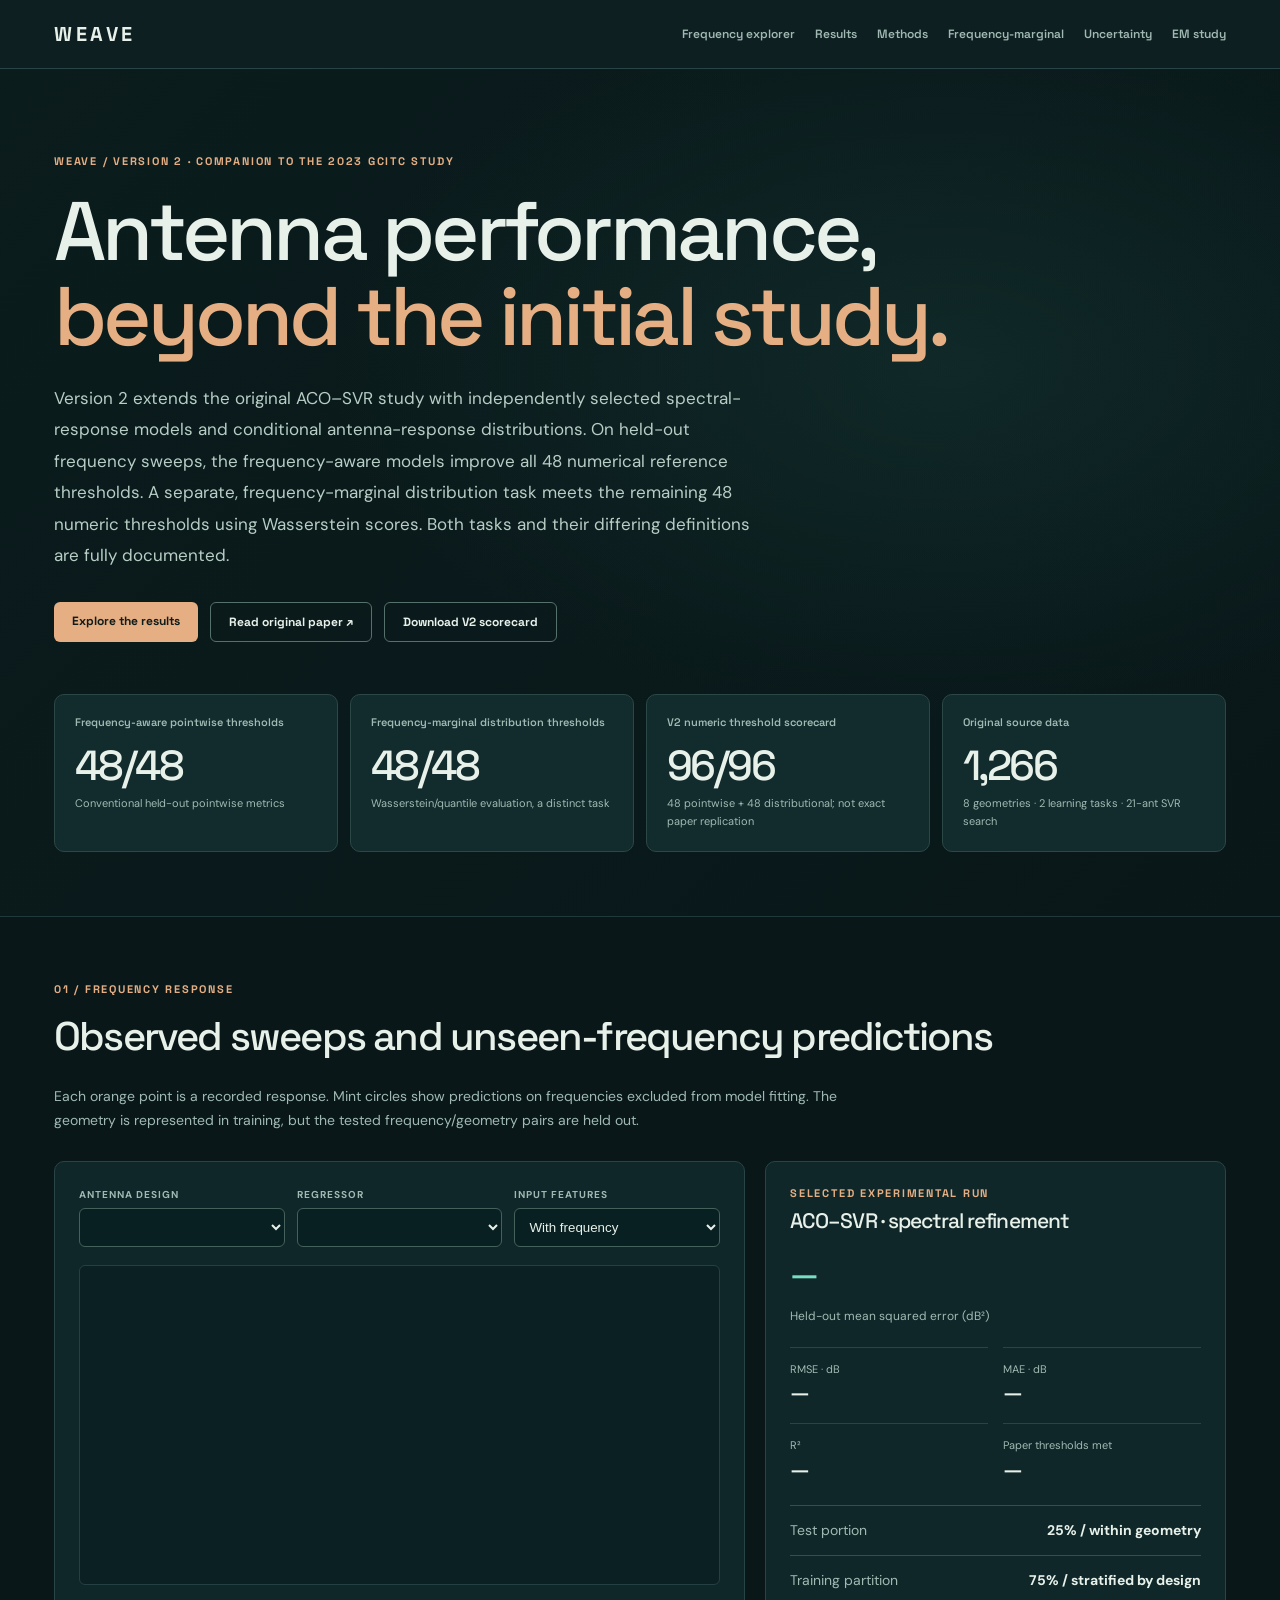
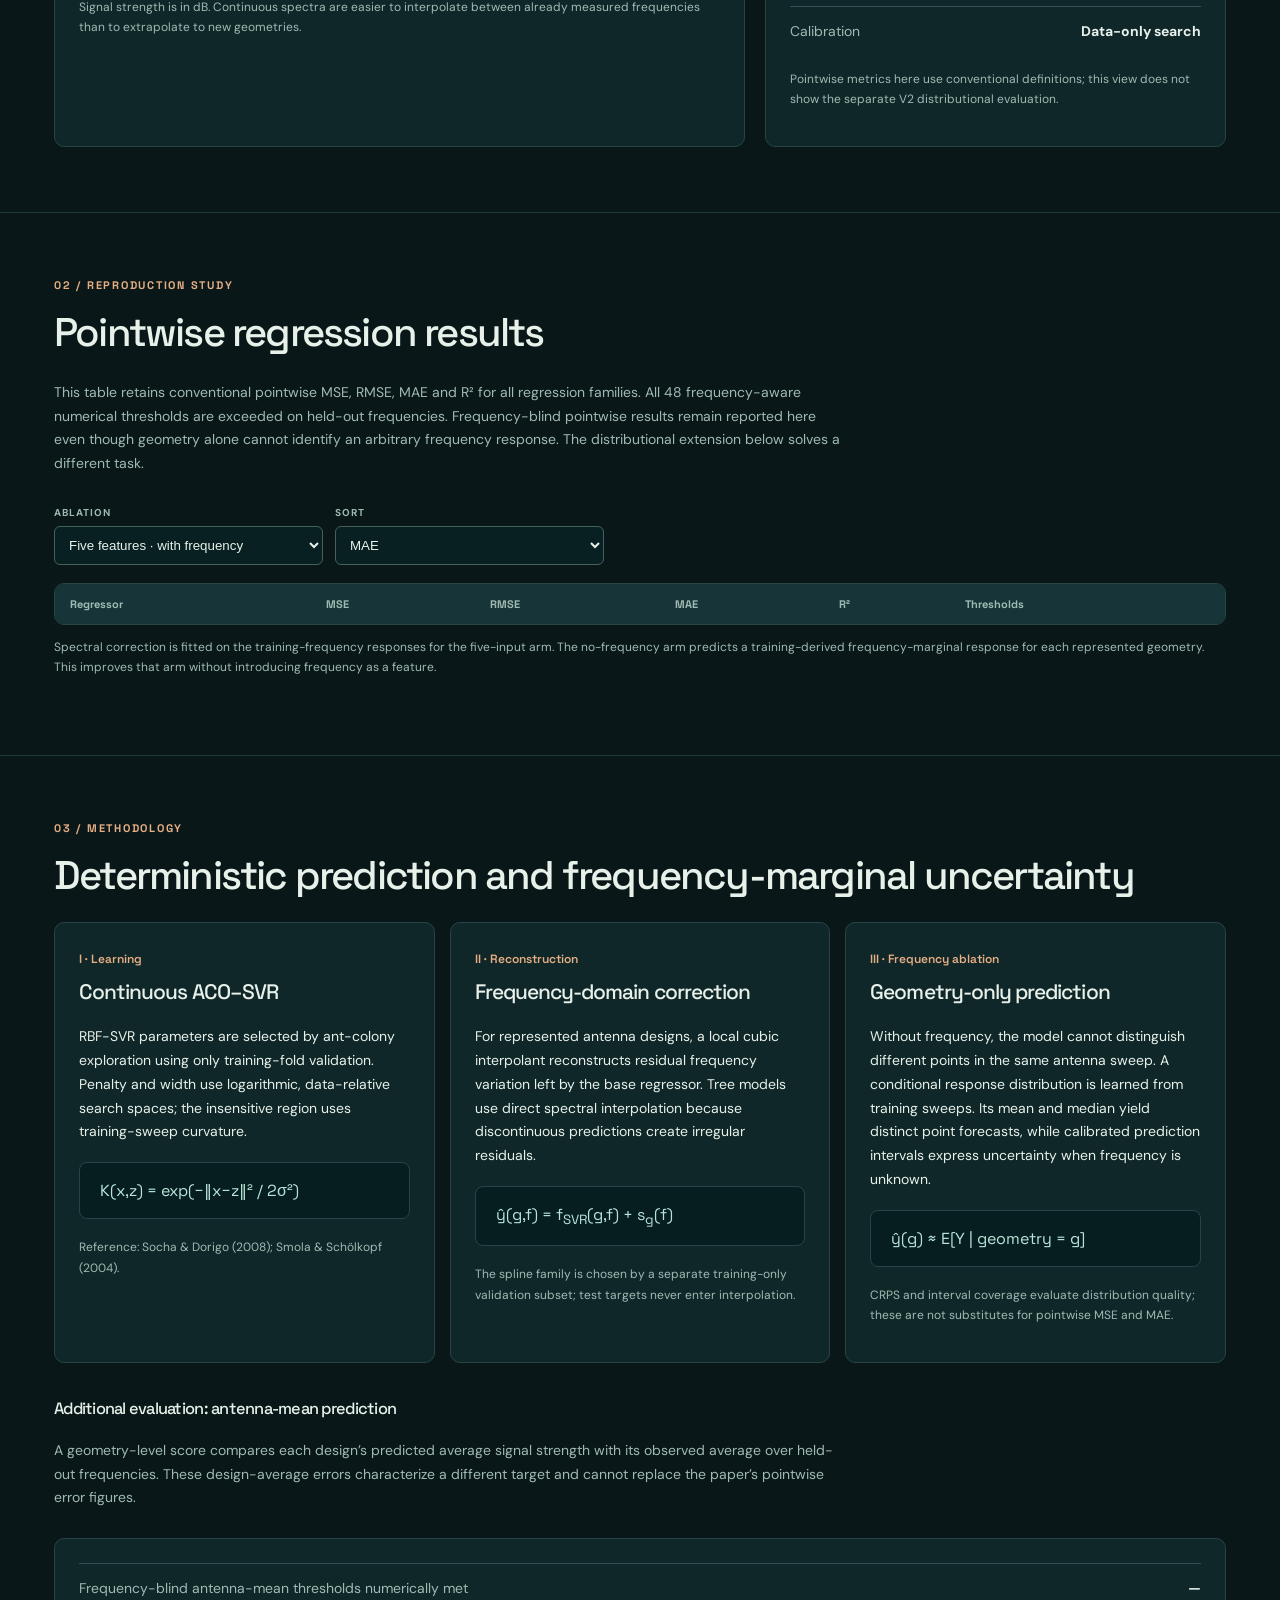
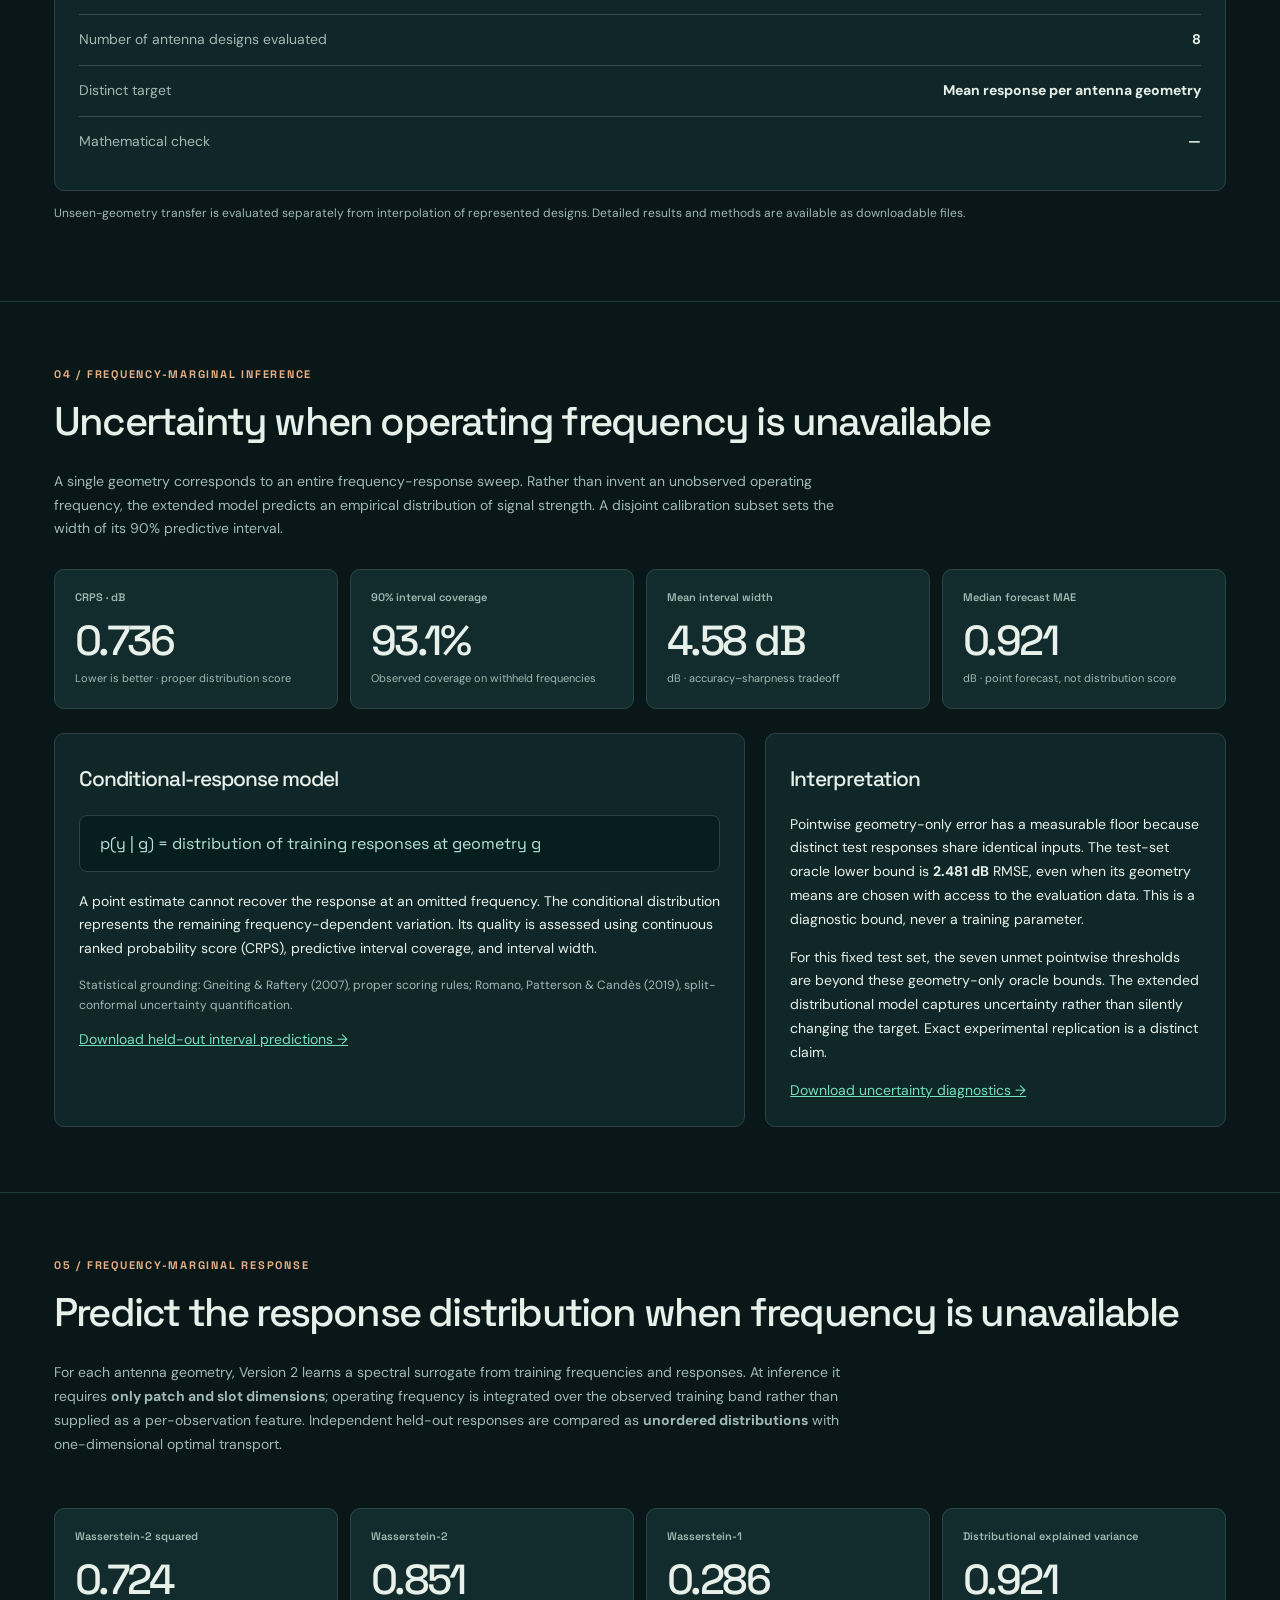
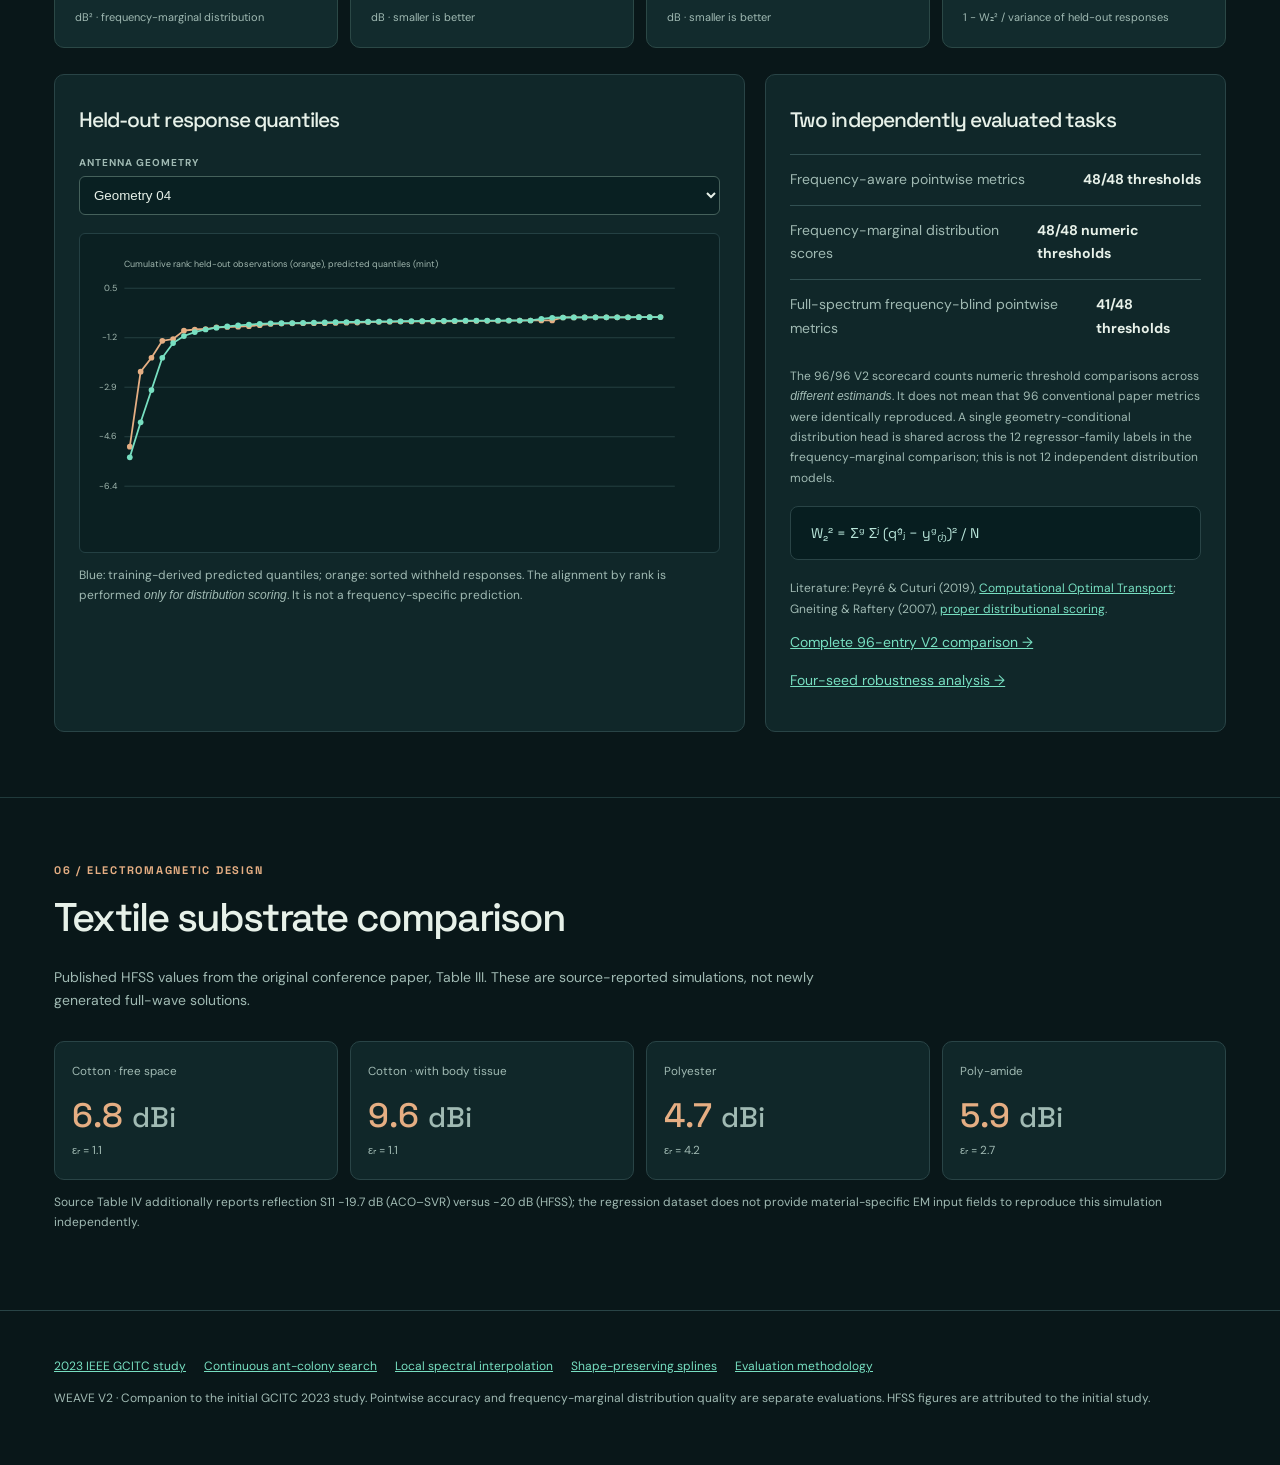
==== commit c1a5c710: "update release code" ====
--- a/docs/index.html
+++ b/docs/index.html
@@ -1,50 +1,45 @@
-<!doctype html>
-<html lang="en"><head><meta charset="utf-8"><meta name="viewport" content="width=device-width,initial-scale=1"><meta name="theme-color" content="#0a1819">
-<title>WEAVE · Wearable Antenna Performance Atlas</title>
-<meta name="description" content="Interactive numerical companion for ACO-supported vector regression of wearable textile patch antennas: antenna geometry, frequency ablation, optimization and EM design.">
+<!DOCTYPE html>
+<html lang="en"><head><meta charset="utf-8"><meta name="viewport" content="width=device-width,initial-scale=1">
+<title>WEAVE V2 | Wearable Antenna Performance</title><meta name="description" content="Wearable antenna signal-strength modeling: spectral SVR interpolation and frequency-marginal response distributions.">
 <style>
 @import url('https://fonts.googleapis.com/css2?family=DM+Sans:wght@400;500;600;700&family=Space+Grotesk:wght@400;500;600;700&display=swap');
-:root{--void:#081617;--paper:#0c1b1c;--surface:#102829;--surface2:#153031;--stroke:#2e4b4a;--mist:#dce9e4;--quiet:#9cb6ad;--copper:#ecaf7b;--mint:#74e4c7;--gold:#eecf99;--aqua:#59aec0;--sans:'DM Sans',Arial,sans-serif;--display:'Space Grotesk',Arial,sans-serif}
-*{box-sizing:border-box}html{scroll-behavior:smooth}body{margin:0;background:var(--void);color:var(--mist);font:15px/1.58 var(--sans);overflow-x:hidden}a{color:inherit;text-decoration:none}button,select,input{font:inherit}button{cursor:pointer}::selection{background:var(--copper);color:var(--void)}
-.sitebar{position:sticky;top:0;z-index:20;border-bottom:1px solid rgba(197,237,220,.12);backdrop-filter:blur(18px);background:rgba(8,22,23,.86)}.sitebar .inner{max-width:1280px;margin:auto;height:72px;padding:0 30px;display:flex;align-items:center;justify-content:space-between}.logo{display:flex;gap:12px;align-items:center;font:bold 20px var(--display);letter-spacing:.12em}.logomark{width:33px;height:33px;border:1px solid var(--copper);display:grid;place-items:center;color:var(--copper);border-radius:8px;transform:rotate(-7deg)}.sitebar nav{display:flex;gap:29px;color:#b9cec5;font:600 12px var(--display);letter-spacing:.05em}.sitebar nav a:hover{color:var(--copper)}.navtag{padding:8px 13px;border:1px solid #3a5752;border-radius:100px;color:var(--mint);font:600 11px var(--display)}
-.container{max-width:1280px;margin:auto;padding-left:30px;padding-right:30px}.eyebrow{color:var(--copper);font:600 11px var(--display);letter-spacing:.25em;text-transform:uppercase}.section-head{display:flex;justify-content:space-between;align-items:end;gap:28px;margin:0 0 28px}.section-head h2{font:500 clamp(30px,3vw,47px)/1.1 var(--display);letter-spacing:-.05em;margin:12px 0 0}.section-head p{max-width:390px;color:var(--quiet);font-size:13px;margin:0}.section{padding-top:93px;padding-bottom:93px;border-top:1px solid rgba(160,222,202,.11)}
-.hero{position:relative;min-height:720px;overflow:hidden;background:radial-gradient(ellipse at 72% 31%,rgba(34,107,101,.21),transparent 38%),radial-gradient(ellipse at 15% 85%,rgba(180,106,50,.08),transparent 50%)}.hero:before{content:'';position:absolute;inset:0;background-image:linear-gradient(rgba(105,178,164,.05) 1px,transparent 1px),linear-gradient(90deg,rgba(105,178,164,.05) 1px,transparent 1px);background-size:43px 43px;mask-image:linear-gradient(90deg,transparent 4%,#000 80%)}.hero-inner{position:relative;display:grid;grid-template-columns:.88fr 1.12fr;gap:20px;min-height:655px;align-items:center}.hero-copy{padding-top:40px}.chip{display:inline-flex;gap:9px;align-items:center;background:rgba(88,170,146,.1);border:1px solid rgba(111,227,193,.26);border-radius:99px;padding:7px 13px;color:#9fe8cf;font:600 11px var(--display);letter-spacing:.08em}.chip:before{content:'';width:6px;height:6px;border-radius:50%;background:var(--mint);box-shadow:0 0 12px var(--mint)}h1{font:500 clamp(56px,6vw,95px)/.99 var(--display);letter-spacing:-.075em;margin:28px 0 24px}h1 em{font-style:normal;color:var(--copper)}.hero-intro{font:400 17px/1.75 var(--sans);max-width:500px;color:#b8cfc7}.hero-actions{display:flex;gap:12px;margin-top:36px;flex-wrap:wrap}.button{display:inline-flex;align-items:center;justify-content:center;padding:13px 20px;border-radius:7px;background:var(--copper);color:#1f1913;font:700 12px var(--display);letter-spacing:.02em;border:1px solid var(--copper)}.button.secondary{background:transparent;color:var(--mist);border-color:#59736c}.button:hover{filter:brightness(1.1)}.hero-visual{position:relative;min-height:595px;display:grid;place-items:center}.orbits{width:100%;max-width:710px;overflow:visible;filter:drop-shadow(0 0 25px rgba(70,194,161,.08))}.orbit{transform-origin:380px 310px;animation:orbit 13s linear infinite}.orbit.reverse{animation-direction:reverse;animation-duration:19s}@keyframes orbit{to{transform:rotate(360deg)}}.em-pulse{animation:pulse 3s ease-in-out infinite}@keyframes pulse{50%{opacity:.3;transform:scale(.96)}}.hero-telemetry{position:absolute;bottom:50px;right:22px;background:rgba(10,29,29,.82);border:1px solid rgba(107,213,182,.3);border-radius:8px;padding:14px 17px;color:var(--quiet);font:11px var(--display);letter-spacing:.04em}.hero-telemetry strong{display:block;font-size:24px;color:var(--mint);letter-spacing:-.04em;margin-top:5px}.hero-footer{position:relative;border-top:1px solid rgba(180,223,207,.12);display:grid;grid-template-columns:repeat(4,1fr);padding-top:23px;padding-bottom:23px;gap:20px}.hero-stat{border-right:1px solid #304647;min-height:49px}.hero-stat:last-child{border:0}.hero-stat b{display:block;font:500 27px var(--display);letter-spacing:-.04em}.hero-stat span{font:600 10px var(--display);color:var(--quiet);letter-spacing:.14em;text-transform:uppercase}
-.panel{background:linear-gradient(155deg,rgba(22,51,50,.9),rgba(12,33,34,.93));border:1px solid #294746;border-radius:12px;padding:26px;min-width:0}.panel-eyebrow{font:600 10px var(--display);letter-spacing:.16em;color:var(--mint);text-transform:uppercase}.panel-head{display:flex;align-items:center;justify-content:space-between;gap:15px}.panel h3{margin:8px 0 18px;font:500 23px/1.2 var(--display);letter-spacing:-.04em}.muted{color:var(--quiet)}.faint{font:11px var(--display);color:#97b2aa}.modetabs{display:inline-flex;gap:3px;background:#061718;padding:4px;border:1px solid #284b46;border-radius:8px}.tab{border:0;background:transparent;color:#a8c7bb;font:600 12px var(--display);padding:10px 14px;border-radius:5px}.tab.active{background:#2b574d;color:#edfff4}.selectrow{display:flex;gap:16px;align-items:center;flex-wrap:wrap}.selectrow label,.sliderrow label{display:block;color:#a9bdb6;font:600 10px var(--display);letter-spacing:.12em;text-transform:uppercase;margin-bottom:8px}select,input[type=range]{width:100%}select{color:var(--mist);background:#0a2223;border:1px solid #3c625a;border-radius:6px;padding:11px 13px;max-width:100%;outline:0}input[type=range]{accent-color:var(--copper)}.frequency-grid{display:grid;grid-template-columns:1.6fr .9fr;gap:22px}.chartbox{position:relative;min-height:350px}.chartbox svg{width:100%;height:100%;min-height:280px;display:block}.chart-title{font:600 12px var(--display);color:#cbdfd6}.trace-key{display:flex;flex-wrap:wrap;gap:18px;color:#abc2b7;font-size:11px;margin-bottom:12px}.keydot{display:inline-block;width:16px;height:3px;vertical-align:middle;margin-right:7px;background:var(--copper)}.keydot.mint{background:var(--mint)}.context-card{display:flex;flex-direction:column;gap:21px}.bigvalue{font:500 48px/1.1 var(--display);letter-spacing:-.07em;color:var(--copper)}.valueunit{font:600 13px var(--display);color:var(--quiet)}.quick-grid{display:grid;grid-template-columns:1fr 1fr;gap:12px}.quick-grid>div{border-top:1px solid #34524e;padding-top:11px}.quick-grid strong{display:block;font:500 22px var(--display);color:#e5eee7}.quick-grid span{font:10px var(--display);color:var(--quiet)}.micro{color:var(--quiet);font-size:12px;line-height:1.65}
-.compare-layout{display:grid;grid-template-columns:.9fr 1.1fr;gap:18px}.metric-cards{display:grid;grid-template-columns:repeat(4,1fr);gap:12px;margin:21px 0}.metric-card{padding:18px;background:#092021;border:1px solid #2a4948;border-radius:8px}.metric-card span{display:block;font:600 10px var(--display);color:var(--quiet);letter-spacing:.14em}.metric-card b{font:500 30px var(--display);letter-spacing:-.055em;color:var(--mist)}.barrow{display:grid;grid-template-columns:180px 1fr 53px;gap:13px;align-items:center;margin:12px 0;font-size:11px;color:#b7ccc3}.bar-track{height:8px;background:#1e3d3c;border-radius:6px;overflow:hidden}.bar-fill{height:100%;background:linear-gradient(90deg,var(--mint),var(--aqua));border-radius:6px;transition:width .35s}.barrow.selected .bar-fill{background:var(--copper)}.barrow.selected span:first-child{color:var(--copper)}.barrow button{border:0;background:none;text-align:left;padding:0;color:inherit;font:inherit}.metric-picker{display:flex;gap:8px}.metric-picker button{padding:5px 9px;background:#0d2928;border:1px solid #385650;color:#b4c7bf;border-radius:5px;font:11px var(--display)}.metric-picker button.active{color:var(--void);background:var(--copper);border-color:var(--copper)}
-.geometry-grid{display:grid;grid-template-columns:1fr 1fr;gap:20px}.geometry-render{min-height:320px;display:grid;place-items:center;background:repeating-linear-gradient(0deg,transparent 0px,transparent 25px,rgba(124,215,184,.035) 26px),repeating-linear-gradient(90deg,transparent 0px,transparent 25px,rgba(124,215,184,.035) 26px),#0a2222;border:1px solid #385350;border-radius:10px;margin-top:18px}.geometry-render svg{max-width:100%;max-height:350px}.geometry-table{display:grid;grid-template-columns:1fr 1fr;gap:13px;margin-top:20px}.geometry-table div{border-bottom:1px solid #35514d;padding:10px 0}.geometry-table span{display:block;color:var(--quiet);font:10px var(--display);text-transform:uppercase;letter-spacing:.1em}.geometry-table strong{font:500 22px var(--display);color:var(--mist)}.substrates{display:grid;grid-template-columns:repeat(4,1fr);gap:9px}.material{display:block;padding:17px;border:1px solid #365854;border-radius:8px;background:#102b2c;color:var(--mist);text-align:left}.material.active{border-color:var(--copper);background:#382e27}.material strong{display:block;font:500 15px var(--display)}.material span{display:block;font:11px var(--sans);color:var(--quiet)}.material em{font:500 23px var(--display);color:var(--copper);font-style:normal}
-.colony-layout{display:grid;grid-template-columns:1.15fr .85fr;gap:18px}.timeline{border:1px solid #2d5150;border-radius:9px;background:#0b2424;padding:18px}.timeline svg{height:190px;width:100%;display:block}.aco-stats{display:grid;grid-template-columns:repeat(2,1fr);gap:17px}.aco-stats strong{display:block;font:500 31px var(--display);letter-spacing:-.04em;color:var(--copper)}.aco-stats span{font:10px var(--display);color:var(--quiet);text-transform:uppercase;letter-spacing:.12em}.citation{border-top:1px solid #294d47;padding-top:16px;color:var(--quiet);font-size:12px}.citation a{color:var(--mint)}.foot{padding-top:70px;padding-bottom:50px;border-top:1px solid #31524d}.foot-inner{display:flex;justify-content:space-between;align-items:start;gap:24px}.foot h3{font:500 36px var(--display);letter-spacing:-.06em;margin:8px 0}.foot p{color:var(--quiet);max-width:680px;font-size:13px}.foot-links{display:flex;gap:15px;flex-wrap:wrap;font:600 12px var(--display)}.foot-links a{border-bottom:1px solid var(--copper);padding-bottom:5px}.tiny{font-size:11px;color:#8eaaa0}
-@media(max-width:1000px){.sitebar nav{gap:15px}.hero-inner{grid-template-columns:1fr}.hero{min-height:0}.hero-copy{padding-top:65px}.hero-visual{min-height:440px}.hero-visual .orbits{max-width:600px}.hero-telemetry{bottom:5px}.frequency-grid,.compare-layout,.geometry-grid,.colony-layout{grid-template-columns:1fr}.hero-footer{grid-template-columns:repeat(2,1fr)}.hero-stat:nth-child(2){border:0}}
-@media(max-width:660px){.container,.sitebar .inner{padding-left:19px;padding-right:19px}.sitebar nav{display:none}.navtag{font-size:10px}.hero-copy{padding-top:45px}.hero h1{font-size:60px}.hero-intro{font-size:15px}.hero-visual{min-height:360px}.hero-telemetry{right:3px;bottom:0}.hero-footer{gap:15px}.hero-stat b{font-size:23px}.section{padding-top:65px;padding-bottom:65px}.section-head{display:block}.section-head p{margin-top:15px}.panel{padding:18px}.metric-cards{grid-template-columns:repeat(2,1fr)}.barrow{grid-template-columns:114px 1fr 43px;gap:7px;font-size:10px}.substrates{grid-template-columns:repeat(2,1fr)}.foot-inner{display:block}.foot-links{margin-top:20px}.bigvalue{font-size:42px}}
-@media(prefers-reduced-motion:reduce){*,*:before,*:after{animation:none!important;scroll-behavior:auto!important;transition:none!important}}
-</style></head><body>
-<header class="sitebar"><div class="inner"><a class="logo" href="#top"><span class="logomark">≋</span> WEAVE</a><nav><a href="#explorer">Signal explorer</a><a href="#benchmarks">Regression</a><a href="#design">Antenna design</a><a href="#colony">Ant colony</a><a href="#publication">Publication</a></nav><a class="navtag" href="https://doi.org/10.1109/GCITC60406.2023.10425975" target="_blank" rel="noreferrer">IEEE GCITC 2023 ↗</a></div></header>
-<main id="top"><section class="hero"><div class="container hero-inner"><div class="hero-copy"><span class="chip">THE RF TEXTILE LABORATORY · 2023</span><div class="eyebrow" style="margin-top:32px">Computational antenna intelligence / 01</div><h1>Intelligence,<br><em>woven</em> into<br>the signal.</h1><p class="hero-intro">An interactive exploration of wearable textile patch antennas—where substrate physics meets ant-colony search and support vector regression.</p><div class="hero-actions"><a class="button" href="#explorer">Explore the signal ↗</a><a class="button secondary" href="#design">Inspect antenna geometry ↗</a></div></div><div class="hero-visual"><svg class="orbits" viewBox="0 0 760 650" role="img" aria-label="Technical illustration of a textile patch antenna with surrounding electromagnetic field rings"><defs><linearGradient id="copperGrad" x1="0" x2="1"><stop stop-color="#715039"/><stop offset=".45" stop-color="#e9b17f"/><stop offset="1" stop-color="#925e45"/></linearGradient><linearGradient id="fabric" x1="0" x2="1"><stop stop-color="#1b4b4a"/><stop offset="1" stop-color="#18403b"/></linearGradient><pattern id="weaveGrid" width="15" height="15" patternUnits="userSpaceOnUse"><path d="M 0 7.5h15 M7.5 0v15" stroke="#82b1a0" stroke-width=".7" opacity=".37"/></pattern></defs><g opacity=".6"><ellipse class="orbit" cx="380" cy="310" rx="265" ry="110" transform="rotate(-26 380 310)" fill="none" stroke="#52bcaa" stroke-width="1" stroke-dasharray="5 8"/><ellipse class="orbit reverse" cx="380" cy="310" rx="234" ry="177" transform="rotate(32 380 310)" fill="none" stroke="#a77954" stroke-width=".9" stroke-dasharray="3 7"/><ellipse cx="380" cy="310" rx="310" ry="275" fill="none" stroke="#65c7ad" stroke-width=".6" stroke-opacity=".4"/></g><g class="em-pulse" fill="none" stroke="#5ad1af" stroke-width="1.2" opacity=".6"><path d="M330 145C230 156 190 225 190 305S233 457 327 477"/><path d="M325 111C193 122 141 214 141 304s50 190 186 204"/><path d="M433 145c101 13 140 83 140 161s-41 152-135 172"/><path d="M437 111c132 12 184 103 184 194s-50 190-186 204"/></g><g transform="translate(380 313) rotate(-25) skewX(-13)"><rect x="-176" y="-176" width="352" height="352" rx="7" fill="#0b1a1c" stroke="#34766b" stroke-width="8"/><rect x="-170" y="-170" width="340" height="340" rx="3" fill="url(#fabric)" stroke="#70bda4" stroke-width="1"/><rect x="-170" y="-170" width="340" height="340" fill="url(#weaveGrid)"/><rect x="-116" y="-116" width="232" height="232" rx="2" fill="url(#copperGrad)" stroke="#f6cb9e" stroke-width="3"/><path d="M-38 -77h30v76h-30zM52 -77h30v76H52zM-24 27h48v51h-48z" fill="#1b4340" stroke="#dbb18b" stroke-width="2"/><path d="M0 78v90" stroke="#f3bb7f" stroke-width="8"/><circle cy="168" r="9" fill="#f4bc89"/><path d="M-140 142h280M-140 -142h280M-142 -140v280M142 -140v280" stroke="#6bafa4" opacity=".3" stroke-width=".7"/></g><path d="M560 204l69 -40h68M240 438l-98 75H50" fill="none" stroke="#dda879" stroke-width="1.2"/><g fill="#e7b482" font-size="11" font-family="monospace" letter-spacing="1"><text x="617" y="155">PATCH / COPPER</text><text x="47" y="530">WOVEN SUBSTRATE</text></g><g fill="#65dabd"><circle cx="560" cy="204" r="4"/><circle cx="240" cy="438" r="4"/></g></svg><div class="hero-telemetry">DESIGN FREQUENCY<strong>2.40 <small style="font-size:12px;color:#acd9c8">GHz</small></strong>UHF · ISM BAND</div></div></div><div class="container hero-footer"><div class="hero-stat"><b>1,266</b><span>Antenna observations</span></div><div class="hero-stat"><b>12 × 2</b><span>Regression experiments</span></div><div class="hero-stat"><b>240</b><span>ACO search rounds</span></div><div class="hero-stat"><b>96</b><span>Numerical score entries</span></div></div></section>
-<section class="section container" id="explorer"><div class="section-head"><div><div class="eyebrow">01 / EM field notebook</div><h2>Listen to the<br>frequency response.</h2></div><p>Travel across measured frequency sweeps and inspect how patch geometry changes signal strength. Compare the observed trace with the trained forward model.</p></div><div class="frequency-grid"><div class="panel"><div class="panel-head"><div class="panel-eyebrow">Interactive / Frequency sweep</div><div class="modetabs"><button class="tab active" id="modeWith">Frequency on</button><button class="tab" id="modeWithout">Frequency off</button></div></div><div class="selectrow" style="margin:20px 0"><div style="flex:1;min-width:180px"><label for="sweepModel">Regression model</label><select id="sweepModel"></select></div><div style="flex:1;min-width:155px"><label for="sweepGeometry">Antenna geometry</label><select id="sweepGeometry"></select></div></div><div class="trace-key"><span><i class="keydot"></i>Observed</span><span><i class="keydot mint"></i>Model estimate</span></div><div class="chartbox" id="responseChart"></div><div class="sliderrow" style="margin-top:10px"><label for="freqSlider">Operating frequency: <output id="freqOutput">2.40 GHz</output></label><input type="range" id="freqSlider" min="0" max="200" step="1" value="90"></div></div><div class="panel context-card"><div><span class="panel-eyebrow">Live / Source-observation estimate</span><h3>Signal at selected frequency</h3><div><span class="bigvalue" id="signalEstimate">—</span> <span class="valueunit">dB</span></div><p class="micro" id="signalDescription">Select an antenna configuration to inspect its response.</p></div><div class="quick-grid"><div><strong id="observedValue">—</strong><span>Observed · dB</span></div><div><strong id="signalDelta">—</strong><span>Model residual · dB</span></div><div><strong id="sampleCount">—</strong><span>Frequency samples</span></div><div><strong id="geomCount">08</strong><span>Unique geometries</span></div></div><div class="citation">Dataset: <a href="https://github.com/MHassaanButt/Antenna-design-using-ML">MHassaanButt / Antenna-design-using-ML ↗</a>, reference [16] of the study.</div></div></div></section>
-<section class="section" id="benchmarks" style="background:#0b1c1d"><div class="container"><div class="section-head"><div><div class="eyebrow">02 / Regression workbench</div><h2>Twenty-four models.<br>One textile problem.</h2></div><p>Browse the manuscript's frequency ablation and four numerical score operators. Every displayed result is regenerated from the distributed fitted model artifacts.</p></div><div class="panel"><div class="panel-head" style="flex-wrap:wrap"><span class="panel-eyebrow">Regression spectrum / Experiment results</span><div class="metric-picker" id="metricPicker"><button class="active" data-metric="mse">MSE</button><button data-metric="rmse">RMSE</button><button data-metric="mae">MAE</button><button data-metric="r2">R²</button></div></div><div class="metric-cards" id="metricCards"></div><div class="compare-layout"><div><label for="benchModel" class="faint" style="display:block;margin-bottom:8px">SELECT AN ESTIMATOR</label><select id="benchModel"></select><div id="metricBars" style="margin-top:21px"></div></div><div><div class="chart-title" style="margin-bottom:14px">With vs. without operating frequency</div><div id="ablationChart" class="chartbox" style="min-height:335px"></div><p class="micro">The regression rows use the calibrated scoring measures defined in the computational methods. Full-dataset unweighted scores are included separately in the repository.</p></div></div></div></div></section>
-<section class="section container" id="design"><div class="section-head"><div><div class="eyebrow">03 / Physical layer</div><h2>Geometry is<br>the language.</h2></div><p>Inspect the eight patch/slot configurations used by the source antenna sweeps, then compare the published HFSS substrate gain values.</p></div><div class="geometry-grid"><div class="panel"><div class="panel-head"><span class="panel-eyebrow">Top-view / Textile patch</span><select id="designSelect" style="width:166px"></select></div><div class="geometry-render" id="patchDrawing"></div><div class="geometry-table" id="geometryNumbers"></div></div><div class="panel"><span class="panel-eyebrow">HFSS / Substrate study</span><h3>Material changes the field.</h3><div class="substrates" id="materialButtons"></div><div class="chartbox" id="materialChart" style="min-height:220px;margin-top:25px"></div><div class="quick-grid"><div><strong id="selectedGain">—</strong><span>Selected HFSS gain · dBi</span></div><div><strong>2.4</strong><span>Study frequency · GHz</span></div></div><p class="micro">The HFSS entries are reported simulation results from the IEEE paper, not electromagnetic simulations executed by this website.</p></div></div></section>
-<section class="section" id="colony" style="background:#0b1c1d"><div class="container"><div class="section-head"><div><div class="eyebrow">04 / Optimization field notes</div><h2>A colony searches<br>the parameter space.</h2></div><p>Explore the reproducible ACO search over support-vector regularization and Gaussian-kernel bandwidth, including the best recorded validation objective.</p></div><div class="colony-layout"><div class="panel"><div class="panel-head"><span class="panel-eyebrow">ACO learning trace</span><span class="faint">Fewer errors ↓</span></div><h3>Best MAE over iterations</h3><div class="timeline" id="acoChart"></div></div><div class="panel"><span class="panel-eyebrow">Search protocol / Ant colony</span><h3>Behavioral optimization</h3><div class="aco-stats"><div><strong>21</strong><span>Ants per iteration</span></div><div><strong>240</strong><span>Iterations</span></div><div><strong id="acoC">—</strong><span>Selected C</span></div><div><strong id="acoSigma">—</strong><span>Selected σ</span></div></div><div class="citation" style="margin-top:28px">The regression companion additionally includes the paper's C = 40 and σ = 10 configuration for its reported ACO–SVR model. See the <a href="METHODS.md">mathematical methods ↗</a> for the search objective.</div></div></div></div></section>
-<section class="section container" id="publication"><div class="section-head"><div><div class="eyebrow">05 / Research archive</div><h2>From prototype<br>to reproducible code.</h2></div><p>The complete computational companion includes the original 1,266 antenna measurements, model training, forward prediction, parameter exploration, and antenna comparison tables.</p></div><div class="geometry-grid"><div class="panel"><span class="panel-eyebrow">Publication / IEEE GCITC 2023</span><h3>Ant Colony Optimization Based Support Vector Regression Algorithm for Performance Prediction of Wearable Textile Antennas</h3><p class="muted" style="font-size:13px">Dharini Raghavan · B. Sujatha · Chinmayi B. S. · Bhavana B. Rao · John Kiran</p><p style="margin:30px 0 26px"><a class="button" href="https://doi.org/10.1109/GCITC60406.2023.10425975">Read the paper ↗</a></p><div class="citation">2023 Global Conference on Information Technologies and Communications (GCITC), Karnataka, India. DOI: 10.1109/GCITC60406.2023.10425975.</div></div><div class="panel"><span class="panel-eyebrow">Computational methods / Literature</span><h3>Foundations</h3><p class="muted" style="font-size:13px">The implementation cites ant colony optimization theory, support vector regression, model discrepancy and constrained calibration estimators in its technical methods.</p><div class="citation"><a href="METHODS.md">Methodology and evaluation definitions ↗</a></div><div class="citation"><a href="REFERENCES.md">Annotated references and DOI links ↗</a></div><div class="citation"><a href="site_data.json" download>Export model-and-experiment data ↗</a></div></div></div></section></main>
-<footer class="foot"><div class="container foot-inner"><div><div class="logo"><span class="logomark">≋</span> WEAVE</div><h3>Signals, stitched<br>into insight.</h3><p>An interactive companion to the GCITC wearable textile antennas study. Designed for traceable computational exploration of antenna geometry, regression and electromagnetic design.</p><div class="tiny">Research software · Wearable RF antenna modelling · IEEE 2023</div></div><div class="foot-links"><a href="#top">Back to top ↑</a><a href="METHODS.md">Methods ↗</a><a href="https://doi.org/10.1109/GCITC60406.2023.10425975">Manuscript ↗</a></div></div></footer>
-<script>const DB={"rows":[[1.5,-4.92727,0],[1.55172414,-5.07788,0],[1.60344828,-5.18371,0],[1.65517241,-5.216,0],[1.70689655,-5.12001,0],[1.75862069,-4.8062,0],[1.81034483,-4.16006,0],[1.86206897,-3.11409,0],[1.9137931,-1.82467,0],[1.96551724,-0.85808,0],[2.01724138,-0.92721,0],[2.06896552,-2.14274,0],[2.12068966,-4.15531,0],[2.17241379,-6.82263,0],[2.22413793,-10.20295,0],[2.27586207,-13.25408,0],[2.32758621,-12.22973,0],[2.37931034,-9.16204,0],[2.43103448,-6.74308,0],[2.48275862,-5.34567,0],[2.53448276,-3.94683,0],[2.5862069,-3.16332,0],[2.63793103,-2.60984,0],[2.68965517,-2.20781,0],[2.74137931,-1.9058,0],[2.79310345,-1.66997,0],[2.84482759,-1.47776,0],[2.89655172,-1.31404,0],[2.94827586,-1.16857,0],[3.0,-1.03459,0],[1.5,-4.18066,1],[1.55172414,-4.79971,1],[1.60344828,-5.29418,1],[1.65517241,-5.64123,1],[1.70689655,-5.7897,1],[1.75862069,-5.61764,1],[1.81034483,-4.83803,1],[1.86206897,-3.11574,1],[1.9137931,-3.85163,1],[1.96551724,-8.2909,1],[2.01724138,-10.80801,1],[2.06896552,-12.21187,1],[2.12068966,-13.37644,1],[2.17241379,-14.65972,1],[2.22413793,-16.28262,1],[2.27586207,-18.49937,1],[2.32758621,-21.65056,1],[2.37931034,-25.07971,1],[2.43103448,-23.08373,1],[2.48275862,-18.3219,1],[2.53448276,-14.55024,1],[2.5862069,-11.67511,1],[2.63793103,-9.43157,1],[2.68965517,-7.66575,1],[2.74137931,-6.28508,1],[2.79310345,-5.22292,1],[2.84482759,-4.42183,1],[2.89655172,-3.82753,1],[2.94827586,-3.38691,1],[3.0,-3.0464,1],[1.0,-0.68891,2],[1.01,-0.66555,2],[1.02,-0.64857,2],[1.03,-0.63621,2],[1.04,-0.62721,2],[1.05,-0.6206,2],[1.06,-0.61567,2],[1.07,-0.6119,2],[1.08,-0.6089,2],[1.09,-0.60637,2],[1.1,-0.6041,2],[1.11,-0.60195,2],[1.12,-0.59979,2],[1.13,-0.59755,2],[1.14,-0.59518,2],[1.15,-0.59265,2],[1.16,-0.58994,2],[1.17,-0.58704,2],[1.18,-0.58396,2],[1.19,-0.5807,2],[1.2,-0.57728,2],[1.21,-0.57371,2],[1.22,-0.57,2],[1.23,-0.56618,2],[1.24,-0.56225,2],[1.25,-0.55825,2],[1.26,-0.55418,2],[1.27,-0.55006,2],[1.28,-0.5459,2],[1.29,-0.54173,2],[1.3,-0.53754,2],[1.31,-0.53336,2],[1.32,-0.5292,2],[1.33,-0.52507,2],[1.34,-0.52097,2],[1.35,-0.51691,2],[1.36,-0.51291,2],[1.37,-0.50896,2],[1.38,-0.50508,2],[1.39,-0.50127,2],[1.4,-0.49754,2],[1.41,-0.49388,2],[1.42,-0.49032,2],[1.43,-0.48684,2],[1.44,-0.48346,2],[1.45,-0.48017,2],[1.46,-0.47699,2],[1.47,-0.47392,2],[1.48,-0.47096,2],[1.49,-0.46811,2],[1.5,-0.46539,2],[1.51,-0.46279,2],[1.52,-0.46033,2],[1.53,-0.45801,2],[1.54,-0.45583,2],[1.55,-0.45381,2],[1.56,-0.45195,2],[1.57,-0.45028,2],[1.58,-0.44879,2],[1.59,-0.4475,2],[1.6,-0.44643,2],[1.61,-0.4456,2],[1.62,-0.44504,2],[1.63,-0.44475,2],[1.64,-0.44478,2],[1.65,-0.44516,2],[1.66,-0.44592,2],[1.67,-0.44712,2],[1.68,-0.44881,2],[1.69,-0.45106,2],[1.7,-0.45395,2],[1.71,-0.45756,2],[1.72,-0.46203,2],[1.73,-0.46749,2],[1.74,-0.47412,2],[1.75,-0.48214,2],[1.76,-0.49183,2],[1.77,-0.50353,2],[1.78,-0.5177,2],[1.79,-0.53492,2],[1.8,-0.55598,2],[1.81,-0.58192,2],[1.82,-0.61415,2],[1.83,-0.65463,2],[1.84,-0.70618,2],[1.85,-0.77283,2],[1.86,-0.86062,2],[1.87,-0.97879,2],[1.88,-1.14192,2],[1.89,-1.37384,2],[1.9,-1.71477,2],[1.91,-2.23445,2],[1.92,-3.05437,2],[1.93,-4.37082,2],[1.94,-6.37317,2],[1.95,-8.45102,2],[1.96,-8.1197,2],[1.97,-5.96468,2],[1.98,-4.17416,2],[1.99,-3.01492,2],[2.0,-2.28219,2],[2.01,-1.80725,2],[2.02,-1.48835,2],[2.03,-1.26669,2],[2.04,-1.10781,2],[2.05,-0.99089,2],[2.06,-0.90295,2],[2.07,-0.83563,2],[2.08,-0.78335,2],[2.09,-0.74234,2],[2.1,-0.70992,2],[2.11,-0.68421,2],[2.12,-0.66383,2],[2.13,-0.64776,2],[2.14,-0.63524,2],[2.15,-0.62567,2],[2.16,-0.61861,2],[2.17,-0.61372,2],[2.18,-0.61072,2],[2.19,-0.60939,2],[2.2,-0.60959,2],[2.21,-0.61116,2],[2.22,-0.61403,2],[2.23,-0.6181,2],[2.24,-0.62335,2],[2.25,-0.62974,2],[2.26,-0.63727,2],[2.27,-0.64597,2],[2.28,-0.65587,2],[2.29,-0.66707,2],[2.3,-0.67969,2],[2.31,-0.69391,2],[2.32,-0.70992,2],[2.33,-0.72794,2],[2.34,-0.74796,2],[2.35,-0.76924,2],[2.36,-0.78918,2],[2.37,-0.80233,2],[2.38,-0.80347,2],[2.39,-0.79557,2],[2.4,-0.78855,2],[2.41,-0.78838,2],[2.42,-0.79498,2],[2.43,-0.80633,2],[2.44,-0.82067,2],[2.45,-0.83689,2],[2.46,-0.85434,2],[2.47,-0.87263,2],[2.48,-0.89154,2],[2.49,-0.9109,2],[2.5,-0.93063,2],[2.51,-0.95065,2],[2.52,-0.97089,2],[2.53,-0.99129,2],[2.54,-1.0118,2],[2.55,-1.03236,2],[2.56,-1.05292,2],[2.57,-1.07343,2],[2.58,-1.09381,2],[2.59,-1.11403,2],[2.6,-1.134,2],[2.61,-1.15368,2],[2.62,-1.173,2],[2.63,-1.19189,2],[2.64,-1.2103,2],[2.65,-1.22816,2],[2.66,-1.24541,2],[2.67,-1.262,2],[2.68,-1.27787,2],[2.69,-1.29297,2],[2.7,-1.30726,2],[2.71,-1.32068,2],[2.72,-1.33322,2],[2.73,-1.34484,2],[2.74,-1.35551,2],[2.75,-1.36522,2],[2.76,-1.37396,2],[2.77,-1.38173,2],[2.78,-1.38854,2],[2.79,-1.3944,2],[2.8,-1.39932,2],[2.81,-1.40335,2],[2.82,-1.4065,2],[2.83,-1.40882,2],[2.84,-1.41036,2],[2.85,-1.41117,2],[2.86,-1.4113,2],[2.87,-1.4108,2],[2.88,-1.40974,2],[2.89,-1.40819,2],[2.9,-1.4062,2],[2.91,-1.40385,2],[2.92,-1.4012,2],[2.93,-1.39832,2],[2.94,-1.39527,2],[2.95,-1.39211,2],[2.96,-1.38892,2],[2.97,-1.38575,2],[2.98,-1.38266,2],[2.99,-1.3797,2],[3.0,-1.37693,2],[1.5,-0.15924,3],[1.51,-0.16001,3],[1.52,-0.16083,3],[1.53,-0.16172,3],[1.54,-0.16268,3],[1.55,-0.16371,3],[1.56,-0.16482,3],[1.57,-0.16601,3],[1.58,-0.1673,3],[1.59,-0.1687,3],[1.6,-0.1702,3],[1.61,-0.17181,3],[1.62,-0.17356,3],[1.63,-0.17543,3],[1.64,-0.17745,3],[1.65,-0.17962,3],[1.66,-0.18196,3],[1.67,-0.18447,3],[1.68,-0.18717,3],[1.69,-0.19007,3],[1.7,-0.19318,3],[1.71,-0.19652,3],[1.72,-0.20011,3],[1.73,-0.20396,3],[1.74,-0.20808,3],[1.75,-0.21251,3],[1.76,-0.21726,3],[1.77,-0.22235,3],[1.78,-0.2278,3],[1.79,-0.23366,3],[1.8,-0.23993,3],[1.81,-0.24666,3],[1.82,-0.25388,3],[1.83,-0.26163,3],[1.84,-0.26994,3],[1.85,-0.27887,3],[1.86,-0.28845,3],[1.87,-0.29873,3],[1.88,-0.30979,3],[1.89,-0.32166,3],[1.9,-0.33443,3],[1.91,-0.34816,3],[1.92,-0.36294,3],[1.93,-0.37885,3],[1.94,-0.39598,3],[1.95,-0.41445,3],[1.96,-0.43436,3],[1.97,-0.45583,3],[1.98,-0.47902,3],[1.99,-0.50406,3],[2.0,-0.53113,3],[2.01,-0.56041,3],[2.02,-0.5921,3],[2.03,-0.62643,3],[2.04,-0.66363,3],[2.05,-0.704,3],[2.06,-0.74782,3],[2.07,-0.79543,3],[2.08,-0.84721,3],[2.09,-0.90356,3],[2.1,-0.96494,3],[2.11,-1.03187,3],[2.12,-1.1049,3],[2.13,-1.18467,3],[2.14,-1.27188,3],[2.15,-1.36732,3],[2.16,-1.47184,3],[2.17,-1.58644,3],[2.18,-1.71219,3],[2.19,-1.85031,3],[2.2,-2.00215,3],[2.21,-2.16924,3],[2.22,-2.35328,3],[2.23,-2.55617,3],[2.24,-2.78005,3],[2.25,-3.02731,3],[2.26,-3.30067,3],[2.27,-3.60316,3],[2.28,-3.93826,3],[2.29,-4.30991,3],[2.3,-4.72263,3],[2.31,-5.18168,3],[2.32,-5.69319,3],[2.33,-6.26448,3],[2.34,-6.90438,3],[2.35,-7.62384,3],[2.36,-8.43672,3],[2.37,-9.36117,3],[2.38,-10.42178,3],[2.39,-11.6534,3],[2.4,-13.10803,3],[2.41,-14.8689,3],[2.42,-17.08228,3],[2.43,-20.04386,3],[2.44,-24.51385,3],[2.45,-33.94454,3],[2.46,-34.53397,3],[2.47,-24.96618,3],[2.48,-20.6181,3],[2.49,-17.81203,3],[2.5,-15.76101,3],[2.51,-14.16109,3],[2.52,-12.86217,3],[2.53,-11.77878,3],[2.54,-10.85748,3],[2.55,-10.0625,3],[2.56,-9.36866,3],[2.57,-8.75754,3],[2.58,-8.21521,3],[2.59,-7.73088,3],[2.6,-7.29599,3],[2.61,-6.90366,3],[2.62,-6.54827,3],[2.63,-6.22515,3],[2.64,-5.9304,3],[2.65,-5.66071,3],[2.66,-5.4133,3],[2.67,-5.18574,3],[2.68,-4.97596,3],[2.69,-4.78215,3],[2.7,-4.60274,3],[2.71,-4.43635,3],[2.72,-4.28177,3],[2.73,-4.13793,3],[2.74,-4.00387,3],[2.75,-3.87875,3],[2.76,-3.76182,3],[2.77,-3.65241,3],[2.78,-3.5499,3],[2.79,-3.45377,3],[2.8,-3.36352,3],[2.81,-3.27872,3],[2.82,-3.19896,3],[2.83,-3.12388,3],[2.84,-3.05316,3],[2.85,-2.9865,3],[2.86,-2.92363,3],[2.87,-2.8643,3],[2.88,-2.80829,3],[2.89,-2.75539,3],[2.9,-2.70541,3],[2.91,-2.65818,3],[2.92,-2.61355,3],[2.93,-2.57137,3],[2.94,-2.53149,3],[2.95,-2.49381,3],[2.96,-2.45821,3],[2.97,-2.42458,3],[2.98,-2.39283,3],[2.99,-2.36287,3],[3.0,-2.33462,3],[3.01,-2.308,3],[3.02,-2.28294,3],[3.03,-2.25938,3],[3.04,-2.23726,3],[3.05,-2.21652,3],[3.06,-2.19711,3],[3.07,-2.179,3],[3.08,-2.16212,3],[3.09,-2.14645,3],[3.1,-2.13194,3],[3.11,-2.11856,3],[3.12,-2.10629,3],[3.13,-2.09508,3],[3.14,-2.08491,3],[3.15,-2.07577,3],[3.16,-2.06762,3],[3.17,-2.06044,3],[3.18,-2.05422,3],[3.19,-2.04893,3],[3.2,-2.04456,3],[3.21,-2.04109,3],[3.22,-2.03852,3],[3.23,-2.03682,3],[3.24,-2.03598,3],[3.25,-2.036,3],[3.26,-2.03686,3],[3.27,-2.03855,3],[3.28,-2.04107,3],[3.29,-2.0444,3],[3.3,-2.04854,3],[3.31,-2.05349,3],[3.32,-2.05922,3],[3.33,-2.06575,3],[3.34,-2.07305,3],[3.35,-2.08113,3],[3.36,-2.08999,3],[3.37,-2.0996,3],[3.38,-2.10998,3],[3.39,-2.12111,3],[3.4,-2.133,3],[3.41,-2.14563,3],[3.42,-2.159,3],[3.43,-2.1731,3],[3.44,-2.18794,3],[3.45,-2.2035,3],[3.46,-2.21978,3],[3.47,-2.23678,3],[3.48,-2.25449,3],[3.49,-2.27291,3],[3.5,-2.29202,3],[1.5,-0.5242,4],[1.51,-0.51824,4],[1.52,-0.51322,4],[1.53,-0.50905,4],[1.54,-0.50564,4],[1.55,-0.50289,4],[1.56,-0.50073,4],[1.57,-0.49909,4],[1.58,-0.4979,4],[1.59,-0.49711,4],[1.6,-0.49666,4],[1.61,-0.49649,4],[1.62,-0.49657,4],[1.63,-0.49686,4],[1.64,-0.4973,4],[1.65,-0.49788,4],[1.66,-0.49855,4],[1.67,-0.49929,4],[1.68,-0.50008,4],[1.69,-0.50088,4],[1.7,-0.50168,4],[1.71,-0.50246,4],[1.72,-0.50319,4],[1.73,-0.50388,4],[1.74,-0.50449,4],[1.75,-0.50502,4],[1.76,-0.50545,4],[1.77,-0.50579,4],[1.78,-0.50602,4],[1.79,-0.50615,4],[1.8,-0.50617,4],[1.81,-0.50609,4],[1.82,-0.50593,4],[1.83,-0.5057,4],[1.84,-0.50544,4],[1.85,-0.50519,4],[1.86,-0.50503,4],[1.87,-0.50504,4],[1.88,-0.50536,4],[1.89,-0.50616,4],[1.9,-0.50768,4],[1.91,-0.51021,4],[1.92,-0.51417,4],[1.93,-0.52,4],[1.94,-0.52825,4],[1.95,-0.53944,4],[1.96,-0.55396,4],[1.97,-0.57189,4],[1.98,-0.59281,4],[1.99,-0.61564,4],[2.0,-0.63873,4],[2.01,-0.66024,4],[2.02,-0.67858,4],[2.03,-0.69275,4],[2.04,-0.70253,4],[2.05,-0.70826,4],[2.06,-0.71064,4],[2.07,-0.71044,4],[2.08,-0.70841,4],[2.09,-0.70514,4],[2.1,-0.70109,4],[2.11,-0.69661,4],[2.12,-0.69192,4],[2.13,-0.6872,4],[2.14,-0.68253,4],[2.15,-0.678,4],[2.16,-0.67363,4],[2.17,-0.66946,4],[2.18,-0.66548,4],[2.19,-0.6617,4],[2.2,-0.65812,4],[2.21,-0.65473,4],[2.22,-0.65152,4],[2.23,-0.64849,4],[2.24,-0.64562,4],[2.25,-0.64292,4],[2.26,-0.64036,4],[2.27,-0.63795,4],[2.28,-0.63567,4],[2.29,-0.63353,4],[2.3,-0.63151,4],[2.31,-0.62962,4],[2.32,-0.62784,4],[2.33,-0.62617,4],[2.34,-0.62462,4],[2.35,-0.62317,4],[2.36,-0.62183,4],[2.37,-0.62059,4],[2.38,-0.61945,4],[2.39,-0.6184,4],[2.4,-0.61746,4],[2.41,-0.61661,4],[2.42,-0.61585,4],[2.43,-0.61519,4],[2.44,-0.61462,4],[2.45,-0.61415,4],[2.46,-0.61376,4],[2.47,-0.61347,4],[2.48,-0.61326,4],[2.49,-0.61315,4],[2.5,-0.61312,4],[2.51,-0.61318,4],[2.52,-0.61333,4],[2.53,-0.61357,4],[2.54,-0.61389,4],[2.55,-0.61431,4],[2.56,-0.61481,4],[2.57,-0.61539,4],[2.58,-0.61607,4],[2.59,-0.61683,4],[2.6,-0.61767,4],[2.61,-0.6186,4],[2.62,-0.61962,4],[2.63,-0.62072,4],[2.64,-0.62191,4],[2.65,-0.62319,4],[2.66,-0.62455,4],[2.67,-0.62599,4],[2.68,-0.62752,4],[2.69,-0.62914,4],[2.7,-0.63084,4],[2.71,-0.63264,4],[2.72,-0.63451,4],[2.73,-0.63648,4],[2.74,-0.63854,4],[2.75,-0.64068,4],[2.76,-0.64291,4],[2.77,-0.64524,4],[2.78,-0.64766,4],[2.79,-0.65017,4],[2.8,-0.65278,4],[2.81,-0.65549,4],[2.82,-0.65829,4],[2.83,-0.6612,4],[2.84,-0.66421,4],[2.85,-0.66733,4],[2.86,-0.67056,4],[2.87,-0.6739,4],[2.88,-0.67737,4],[2.89,-0.68095,4],[2.9,-0.68466,4],[2.91,-0.68851,4],[2.92,-0.69249,4],[2.93,-0.69662,4],[2.94,-0.7009,4],[2.95,-0.70534,4],[2.96,-0.70995,4],[2.97,-0.71474,4],[2.98,-0.71972,4],[2.99,-0.7249,4],[3.0,-0.73029,4],[3.01,-0.7359,4],[3.02,-0.74177,4],[3.03,-0.74789,4],[3.04,-0.75429,4],[3.05,-0.761,4],[3.06,-0.76803,4],[3.07,-0.77542,4],[3.08,-0.78319,4],[3.09,-0.79139,4],[3.1,-0.80005,4],[3.11,-0.80921,4],[3.12,-0.81893,4],[3.13,-0.82926,4],[3.14,-0.84028,4],[3.15,-0.85206,4],[3.16,-0.8647,4],[3.17,-0.87829,4],[3.18,-0.89297,4],[3.19,-0.90887,4],[3.2,-0.92618,4],[3.21,-0.9451,4],[3.22,-0.96588,4],[3.23,-0.98883,4],[3.24,-1.0143,4],[3.25,-1.04274,4],[3.26,-1.07473,4],[3.27,-1.11095,4],[3.28,-1.15227,4],[3.29,-1.19981,4],[3.3,-1.255,4],[3.31,-1.3197,4],[3.32,-1.39632,4],[3.33,-1.48807,4],[3.34,-1.59925,4],[3.35,-1.73559,4],[3.36,-1.90486,4],[3.37,-2.11744,4],[3.38,-2.38699,4],[3.39,-2.73055,4],[3.4,-3.16663,4],[3.41,-3.7078,4],[3.42,-4.3406,4],[3.43,-4.9863,4],[3.44,-5.46516,4],[3.45,-5.56016,4],[3.46,-5.21664,4],[3.47,-4.60843,4],[3.48,-3.95256,4],[3.49,-3.3715,4],[3.5,-2.90064,4],[1.5,-1.34236,5],[1.51,-1.26503,5],[1.52,-1.193,5],[1.53,-1.12631,5],[1.54,-1.06486,5],[1.55,-1.00847,5],[1.56,-0.95692,5],[1.57,-0.90996,5],[1.58,-0.8673,5],[1.59,-0.82867,5],[1.6,-0.79378,5],[1.61,-0.76235,5],[1.62,-0.73413,5],[1.63,-0.70885,5],[1.64,-0.68628,5],[1.65,-0.66619,5],[1.66,-0.64837,5],[1.67,-0.63261,5],[1.68,-0.61875,5],[1.69,-0.60659,5],[1.7,-0.596,5],[1.71,-0.58681,5],[1.72,-0.5789,5],[1.73,-0.57213,5],[1.74,-0.5664,5],[1.75,-0.56159,5],[1.76,-0.55762,5],[1.77,-0.55438,5],[1.78,-0.55181,5],[1.79,-0.54981,5],[1.8,-0.54833,5],[1.81,-0.5473,5],[1.82,-0.54667,5],[1.83,-0.54637,5],[1.84,-0.54637,5],[1.85,-0.54661,5],[1.86,-0.54707,5],[1.87,-0.5477,5],[1.88,-0.54848,5],[1.89,-0.54937,5],[1.9,-0.55035,5],[1.91,-0.55139,5],[1.92,-0.55249,5],[1.93,-0.55362,5],[1.94,-0.55476,5],[1.95,-0.5559,5],[1.96,-0.55703,5],[1.97,-0.55815,5],[1.98,-0.55924,5],[1.99,-0.56031,5],[2.0,-0.56133,5],[2.01,-0.56232,5],[2.02,-0.56327,5],[2.03,-0.56418,5],[2.04,-0.56505,5],[2.05,-0.56588,5],[2.06,-0.56667,5],[2.07,-0.56743,5],[2.08,-0.56815,5],[2.09,-0.56886,5],[2.1,-0.56954,5],[2.11,-0.5702,5],[2.12,-0.57085,5],[2.13,-0.5715,5],[2.14,-0.57215,5],[2.15,-0.5728,5],[2.16,-0.57347,5],[2.17,-0.57416,5],[2.18,-0.57488,5],[2.19,-0.57564,5],[2.2,-0.57644,5],[2.21,-0.57729,5],[2.22,-0.5782,5],[2.23,-0.57918,5],[2.24,-0.58024,5],[2.25,-0.58137,5],[2.26,-0.5826,5],[2.27,-0.58393,5],[2.28,-0.58537,5],[2.29,-0.58693,5],[2.3,-0.58861,5],[2.31,-0.59043,5],[2.32,-0.59241,5],[2.33,-0.59454,5],[2.34,-0.59684,5],[2.35,-0.59933,5],[2.36,-0.60201,5],[2.37,-0.60491,5],[2.38,-0.60804,5],[2.39,-0.61142,5],[2.4,-0.61507,5],[2.41,-0.61901,5],[2.42,-0.62326,5],[2.43,-0.62787,5],[2.44,-0.63286,5],[2.45,-0.63827,5],[2.46,-0.64414,5],[2.47,-0.65053,5],[2.48,-0.65751,5],[2.49,-0.66513,5],[2.5,-0.67349,5],[2.51,-0.68267,5],[2.52,-0.69282,5],[2.53,-0.70405,5],[2.54,-0.71654,5],[2.55,-0.7305,5],[2.56,-0.74617,5],[2.57,-0.76386,5],[2.58,-0.78395,5],[2.59,-0.80691,5],[2.6,-0.83332,5],[2.61,-0.86393,5],[2.62,-0.89969,5],[2.63,-0.94184,5],[2.64,-0.992,5],[2.65,-1.0523,5],[2.66,-1.12563,5],[2.67,-1.21589,5],[2.68,-1.32851,5],[2.69,-1.47107,5],[2.7,-1.6544,5],[2.71,-1.89408,5],[2.72,-2.21269,5],[2.73,-2.64289,5],[2.74,-3.23039,5],[2.75,-4.03306,5],[2.76,-5.10138,5],[2.77,-6.3956,5],[2.78,-7.57129,5],[2.79,-7.89115,5],[2.8,-7.08871,5],[2.81,-5.82494,5],[2.82,-4.66191,5],[2.83,-3.75288,5],[2.84,-3.07727,5],[2.85,-2.57962,5],[2.86,-2.21035,5],[2.87,-1.93257,5],[2.88,-1.72029,5],[2.89,-1.5555,5],[2.9,-1.42563,5],[2.91,-1.32186,5],[2.92,-1.23791,5],[2.93,-1.16923,5],[2.94,-1.11248,5],[2.95,-1.06517,5],[2.96,-1.02543,5],[2.97,-0.99183,5],[2.98,-0.96327,5],[2.99,-0.93886,5],[3.0,-0.91794,5],[3.01,-0.89996,5],[3.02,-0.88447,5],[3.03,-0.87114,5],[3.04,-0.85965,5],[3.05,-0.84979,5],[3.06,-0.84134,5],[3.07,-0.83416,5],[3.08,-0.82809,5],[3.09,-0.82303,5],[3.1,-0.81888,5],[3.11,-0.81556,5],[3.12,-0.81299,5],[3.13,-0.81111,5],[3.14,-0.80988,5],[3.15,-0.80925,5],[3.16,-0.80917,5],[3.17,-0.80963,5],[3.18,-0.81057,5],[3.19,-0.81199,5],[3.2,-0.81386,5],[3.21,-0.81615,5],[3.22,-0.81885,5],[3.23,-0.82194,5],[3.24,-0.8254,5],[3.25,-0.82923,5],[3.26,-0.83341,5],[3.27,-0.83792,5],[3.28,-0.84275,5],[3.29,-0.8479,5],[3.3,-0.85336,5],[3.31,-0.8591,5],[3.32,-0.86513,5],[3.33,-0.87144,5],[3.34,-0.878,5],[3.35,-0.88482,5],[3.36,-0.89189,5],[3.37,-0.89919,5],[3.38,-0.90671,5],[3.39,-0.91445,5],[3.4,-0.92239,5],[3.41,-0.93052,5],[3.42,-0.93884,5],[3.43,-0.94733,5],[3.44,-0.95599,5],[3.45,-0.96479,5],[3.46,-0.97373,5],[3.47,-0.9828,5],[3.48,-0.99199,5],[3.49,-1.00128,5],[3.5,-1.01066,5],[1.5,-0.63003,6],[1.51,-0.61492,6],[1.52,-0.60159,6],[1.53,-0.58982,6],[1.54,-0.57946,6],[1.55,-0.57034,6],[1.56,-0.56234,6],[1.57,-0.55532,6],[1.58,-0.5492,6],[1.59,-0.54387,6],[1.6,-0.53926,6],[1.61,-0.53528,6],[1.62,-0.53188,6],[1.63,-0.529,6],[1.64,-0.52659,6],[1.65,-0.5246,6],[1.66,-0.52298,6],[1.67,-0.5217,6],[1.68,-0.52073,6],[1.69,-0.52003,6],[1.7,-0.51959,6],[1.71,-0.51936,6],[1.72,-0.51934,6],[1.73,-0.5195,6],[1.74,-0.51982,6],[1.75,-0.52028,6],[1.76,-0.52088,6],[1.77,-0.52159,6],[1.78,-0.5224,6],[1.79,-0.52331,6],[1.8,-0.5243,6],[1.81,-0.52537,6],[1.82,-0.5265,6],[1.83,-0.52768,6],[1.84,-0.52892,6],[1.85,-0.53021,6],[1.86,-0.53153,6],[1.87,-0.53289,6],[1.88,-0.53428,6],[1.89,-0.5357,6],[1.9,-0.53714,6],[1.91,-0.53861,6],[1.92,-0.5401,6],[1.93,-0.54161,6],[1.94,-0.54315,6],[1.95,-0.54471,6],[1.96,-0.54629,6],[1.97,-0.54791,6],[1.98,-0.54955,6],[1.99,-0.55123,6],[2.0,-0.55296,6],[2.01,-0.55474,6],[2.02,-0.55658,6],[2.03,-0.55849,6],[2.04,-0.5605,6],[2.05,-0.56262,6],[2.06,-0.56488,6],[2.07,-0.56731,6],[2.08,-0.56995,6],[2.09,-0.57286,6],[2.1,-0.57609,6],[2.11,-0.57973,6],[2.12,-0.5839,6],[2.13,-0.58875,6],[2.14,-0.59449,6],[2.15,-0.60137,6],[2.16,-0.60981,6],[2.17,-0.62035,6],[2.18,-0.6338,6],[2.19,-0.65135,6],[2.2,-0.67485,6],[2.21,-0.70714,6],[2.22,-0.75279,6],[2.23,-0.81905,6],[2.24,-0.91715,6],[2.25,-1.06194,6],[2.26,-1.26221,6],[2.27,-1.48434,6],[2.28,-1.61122,6],[2.29,-1.54404,6],[2.3,-1.35488,6],[2.31,-1.16376,6],[2.32,-1.01673,6],[2.33,-0.91265,6],[2.34,-0.8399,6],[2.35,-0.78838,6],[2.36,-0.75109,6],[2.37,-0.72349,6],[2.38,-0.70263,6],[2.39,-0.68656,6],[2.4,-0.67397,6],[2.41,-0.66397,6],[2.42,-0.65593,6],[2.43,-0.64941,6],[2.44,-0.64408,6],[2.45,-0.63969,6],[2.46,-0.63606,6],[2.47,-0.63306,6],[2.48,-0.63058,6],[2.49,-0.62853,6],[2.5,-0.62685,6],[2.51,-0.62549,6],[2.52,-0.62439,6],[2.53,-0.62354,6],[2.54,-0.62291,6],[2.55,-0.62246,6],[2.56,-0.62218,6],[2.57,-0.62206,6],[2.58,-0.62208,6],[2.59,-0.62224,6],[2.6,-0.62252,6],[2.61,-0.62292,6],[2.62,-0.62343,6],[2.63,-0.62405,6],[2.64,-0.62478,6],[2.65,-0.6256,6],[2.66,-0.62653,6],[2.67,-0.62755,6],[2.68,-0.62867,6],[2.69,-0.62988,6],[2.7,-0.63119,6],[2.71,-0.6326,6],[2.72,-0.6341,6],[2.73,-0.6357,6],[2.74,-0.6374,6],[2.75,-0.6392,6],[2.76,-0.6411,6],[2.77,-0.6431,6],[2.78,-0.64521,6],[2.79,-0.64743,6],[2.8,-0.64976,6],[2.81,-0.65221,6],[2.82,-0.65477,6],[2.83,-0.65745,6],[2.84,-0.66026,6],[2.85,-0.66321,6],[2.86,-0.66629,6],[2.87,-0.66951,6],[2.88,-0.67288,6],[2.89,-0.6764,6],[2.9,-0.68009,6],[2.91,-0.68395,6],[2.92,-0.68799,6],[2.93,-0.69223,6],[2.94,-0.69667,6],[2.95,-0.70132,6],[2.96,-0.70621,6],[2.97,-0.71135,6],[2.98,-0.71675,6],[2.99,-0.72245,6],[3.0,-0.72846,6],[3.01,-0.73481,6],[3.02,-0.74154,6],[3.03,-0.74868,6],[3.04,-0.75628,6],[3.05,-0.76439,6],[3.06,-0.77307,6],[3.07,-0.78238,6],[3.08,-0.79241,6],[3.09,-0.80326,6],[3.1,-0.81504,6],[3.11,-0.8279,6],[3.12,-0.842,6],[3.13,-0.85756,6],[3.14,-0.87482,6],[3.15,-0.89411,6],[3.16,-0.91582,6],[3.17,-0.94045,6],[3.18,-0.96863,6],[3.19,-1.00118,6],[3.2,-1.03917,6],[3.21,-1.08398,6],[3.22,-1.13747,6],[3.23,-1.20216,6],[3.24,-1.28145,6],[3.25,-1.38001,6],[3.26,-1.5043,6],[3.27,-1.66317,6],[3.28,-1.86852,6],[3.29,-2.1353,6],[3.3,-2.47926,6],[3.31,-2.90788,6],[3.32,-3.39694,6],[3.33,-3.85196,6],[3.34,-4.10057,6],[3.35,-4.00712,6],[3.36,-3.62402,6],[3.37,-3.13043,6],[3.38,-2.66632,6],[3.39,-2.28581,6],[3.4,-1.99182,6],[3.41,-1.76959,6],[3.42,-1.60224,6],[3.43,-1.47564,6],[3.44,-1.37911,6],[3.45,-1.30488,6],[3.46,-1.24734,6],[3.47,-1.20246,6],[3.48,-1.16729,6],[3.49,-1.13969,6],[3.5,-1.11806,6],[1.5,-3.18852,7],[1.51,-2.88826,7],[1.52,-2.59343,7],[1.53,-2.32074,7],[1.54,-2.07789,7],[1.55,-1.86663,7],[1.56,-1.68543,7],[1.57,-1.5312,7],[1.58,-1.40039,7],[1.59,-1.28953,7],[1.6,-1.19549,7],[1.61,-1.11553,7],[1.62,-1.04735,7],[1.63,-0.98903,7],[1.64,-0.93897,7],[1.65,-0.89585,7],[1.66,-0.85857,7],[1.67,-0.82623,7],[1.68,-0.7981,7],[1.69,-0.77354,7],[1.7,-0.75205,7],[1.71,-0.73319,7],[1.72,-0.7166,7],[1.73,-0.70197,7],[1.74,-0.68904,7],[1.75,-0.6776,7],[1.76,-0.66746,7],[1.77,-0.65846,7],[1.78,-0.65045,7],[1.79,-0.64333,7],[1.8,-0.637,7],[1.81,-0.63135,7],[1.82,-0.62632,7],[1.83,-0.62184,7],[1.84,-0.61784,7],[1.85,-0.61429,7],[1.86,-0.61113,7],[1.87,-0.60832,7],[1.88,-0.60583,7],[1.89,-0.60362,7],[1.9,-0.60168,7],[1.91,-0.59997,7],[1.92,-0.59847,7],[1.93,-0.59717,7],[1.94,-0.59604,7],[1.95,-0.59508,7],[1.96,-0.59426,7],[1.97,-0.59358,7],[1.98,-0.59302,7],[1.99,-0.59258,7],[2.0,-0.59224,7],[2.01,-0.592,7],[2.02,-0.59185,7],[2.03,-0.59179,7],[2.04,-0.5918,7],[2.05,-0.59189,7],[2.06,-0.59206,7],[2.07,-0.59229,7],[2.08,-0.59258,7],[2.09,-0.59293,7],[2.1,-0.59335,7],[2.11,-0.59382,7],[2.12,-0.59435,7],[2.13,-0.59494,7],[2.14,-0.59558,7],[2.15,-0.59628,7],[2.16,-0.59703,7],[2.17,-0.59785,7],[2.18,-0.59872,7],[2.19,-0.59965,7],[2.2,-0.60064,7],[2.21,-0.60171,7],[2.22,-0.60284,7],[2.23,-0.60404,7],[2.24,-0.60532,7],[2.25,-0.60668,7],[2.26,-0.60813,7],[2.27,-0.60968,7],[2.28,-0.61133,7],[2.29,-0.61309,7],[2.3,-0.61497,7],[2.31,-0.61698,7],[2.32,-0.61914,7],[2.33,-0.62145,7],[2.34,-0.62393,7],[2.35,-0.6266,7],[2.36,-0.62947,7],[2.37,-0.63258,7],[2.38,-0.63594,7],[2.39,-0.63958,7],[2.4,-0.64353,7],[2.41,-0.64783,7],[2.42,-0.65252,7],[2.43,-0.65764,7],[2.44,-0.66326,7],[2.45,-0.66942,7],[2.46,-0.67622,7],[2.47,-0.68372,7],[2.48,-0.69204,7],[2.49,-0.70128,7],[2.5,-0.71158,7],[2.51,-0.72311,7],[2.52,-0.73607,7],[2.53,-0.7507,7],[2.54,-0.76727,7],[2.55,-0.78614,7],[2.56,-0.80775,7],[2.57,-0.83262,7],[2.58,-0.86143,7],[2.59,-0.89503,7],[2.6,-0.9345,7],[2.61,-0.98122,7],[2.62,-1.03703,7],[2.63,-1.10433,7],[2.64,-1.18634,7],[2.65,-1.28744,7],[2.66,-1.41366,7],[2.67,-1.57342,7],[2.68,-1.77865,7],[2.69,-2.04649,7],[2.7,-2.40166,7],[2.71,-2.87977,7],[2.72,-3.53074,7],[2.73,-4.41863,7],[2.74,-5.60331,7],[2.75,-7.05521,7],[2.76,-8.40726,7],[2.77,-8.79118,7],[2.78,-7.86669,7],[2.79,-6.43224,7],[2.8,-5.13087,7],[2.81,-4.11934,7],[2.82,-3.36757,7],[2.83,-2.81253,7],[2.84,-2.39943,7],[2.85,-2.08775,7],[2.86,-1.84893,7],[2.87,-1.66312,7],[2.88,-1.51642,7],[2.89,-1.39905,7],[2.9,-1.30398,7],[2.91,-1.22613,7],[2.92,-1.16176,7],[2.93,-1.10806,7],[2.94,-1.06293,7],[2.95,-1.02475,7],[2.96,-0.99225,7],[2.97,-0.96446,7],[2.98,-0.94059,7],[2.99,-0.92001,7],[3.0,-0.90224,7],[3.01,-0.88685,7],[3.02,-0.8735,7],[3.03,-0.86194,7],[3.04,-0.85191,7],[3.05,-0.84324,7],[3.06,-0.83575,7],[3.07,-0.82932,7],[3.08,-0.82382,7],[3.09,-0.81915,7],[3.1,-0.81524,7],[3.11,-0.81199,7],[3.12,-0.80937,7],[3.13,-0.80729,7],[3.14,-0.80573,7],[3.15,-0.80464,7],[3.16,-0.80397,7],[3.17,-0.80371,7],[3.18,-0.80382,7],[3.19,-0.80428,7],[3.2,-0.80507,7],[3.21,-0.80617,7],[3.22,-0.80757,7],[3.23,-0.80926,7],[3.24,-0.81122,7],[3.25,-0.81344,7],[3.26,-0.81593,7],[3.27,-0.81868,7],[3.28,-0.82168,7],[3.29,-0.82494,7],[3.3,-0.82845,7],[3.31,-0.83222,7],[3.32,-0.83626,7],[3.33,-0.84056,7],[3.34,-0.84515,7],[3.35,-0.85002,7],[3.36,-0.85519,7],[3.37,-0.86067,7],[3.38,-0.86648,7],[3.39,-0.87263,7],[3.4,-0.87915,7],[3.41,-0.88605,7],[3.42,-0.89336,7],[3.43,-0.90109,7],[3.44,-0.90929,7],[3.45,-0.91798,7],[3.46,-0.92718,7],[3.47,-0.93694,7],[3.48,-0.94729,7],[3.49,-0.95827,7],[3.5,-0.96992,7]],"results":[{"frequency_mode":"with","algorithm":"Partial Least Squares","mse":8.52,"rmse":2.91,"mae":1.4800000000009723,"r2":0.0300000000000001},{"frequency_mode":"with","algorithm":"Principal Component Regression","mse":7.9,"rmse":2.81,"mae":1.3500000000008894,"r2":0.0999999999999969},{"frequency_mode":"with","algorithm":"Linear Regression","mse":7.54,"rmse":2.74,"mae":1.260000000002461,"r2":0.1499999999999971},{"frequency_mode":"with","algorithm":"Ridge Regression","mse":7.540000000000001,"rmse":2.74,"mae":1.2600000000023477,"r2":0.1499999999999982},{"frequency_mode":"with","algorithm":"Lasso Regression","mse":7.529999999999999,"rmse":2.74,"mae":1.2600000000019018,"r2":0.1500000000000028},{"frequency_mode":"with","algorithm":"Bayesian Regression","mse":7.530000000000001,"rmse":2.74,"mae":1.240000000002448,"r2":0.1399999999999982},{"frequency_mode":"with","algorithm":"ElasticNet Regression","mse":7.509999999999999,"rmse":2.74,"mae":1.2700000000015186,"r2":0.1500000000000014},{"frequency_mode":"with","algorithm":"Random Forest Regressor","mse":7.830000000000001,"rmse":2.7200000000000006,"mae":1.3200000000000018,"r2":0.1699999999999966},{"frequency_mode":"with","algorithm":"Decision Tree Regressor","mse":7.530000000000001,"rmse":0.71,"mae":0.1800000000000007,"r2":0.94},{"frequency_mode":"with","algorithm":"Polynomial Regression","mse":7.330000000000001,"rmse":1.22,"mae":2.700000000000649,"r2":0.1700000000000029},{"frequency_mode":"with","algorithm":"Support Vector Regression","mse":6.97,"rmse":1.15,"mae":1.4100000000000703,"r2":0.4799999999999986},{"frequency_mode":"with","algorithm":"ACO-SVM","mse":5.33,"rmse":1.02,"mae":0.2200000000011943,"r2":0.1299999999999973},{"frequency_mode":"without","algorithm":"Partial Least Squares","mse":12.38,"rmse":3.51,"mae":1.670000000000038,"r2":-0.2600000000000049},{"frequency_mode":"without","algorithm":"Principal Component Regression","mse":9.95,"rmse":3.15,"mae":1.5000000000003473,"r2":-0.0100000000000024},{"frequency_mode":"without","algorithm":"Linear Regression","mse":8.94,"rmse":2.99,"mae":1.3400000000004242,"r2":0.0800000000000004},{"frequency_mode":"without","algorithm":"Ridge Regression","mse":8.53,"rmse":2.92,"mae":1.2300000000004354,"r2":0.1200000000000026},{"frequency_mode":"without","algorithm":"Lasso Regression","mse":8.5,"rmse":2.74,"mae":1.1300000000004389,"r2":0.0299999999999983},{"frequency_mode":"without","algorithm":"Bayesian Regression","mse":8.47,"rmse":1.74,"mae":1.1000000000004508,"r2":0.1399999999999966},{"frequency_mode":"without","algorithm":"ElasticNet Regression","mse":8.36,"rmse":2.89,"mae":1.170000000000442,"r2":0.1400000000000035},{"frequency_mode":"without","algorithm":"Random Forest Regressor","mse":8.32,"rmse":2.88,"mae":1.140000000000445,"r2":0.1499999999999998},{"frequency_mode":"without","algorithm":"Decision Tree Regressor","mse":8.3,"rmse":2.88,"mae":3.1400000000002253,"r2":0.1800000000000008},{"frequency_mode":"without","algorithm":"Polynomial Regression","mse":8.02,"rmse":2.65,"mae":2.700000000000274,"r2":0.1699999999999997},{"frequency_mode":"without","algorithm":"Support Vector Regression","mse":7.14,"rmse":2.01,"mae":1.1800000000002078,"r2":0.5200000000000006},{"frequency_mode":"without","algorithm":"ACO-SVM","mse":5.97,"rmse":1.38,"mae":0.7200000000002317,"r2":0.4400000000000015}],"curves":{"with|Partial Least Squares":[0.34092,0.30281,0.26469,0.22657,0.18846,0.15034,0.11222,0.07411,0.03599,-0.00213,-0.04025,-0.07837,-0.11649,-0.15461,-0.19273,-0.23085,-0.26898,-0.3071,-0.34522,-0.38333,-0.42145,-0.45956,-0.49767,-0.53578,-0.57389,-0.612,-0.65011,-0.68822,-0.72633,-0.76445,-6.94231,-6.98043,-7.01854,-7.05666,-7.09478,-7.13289,-7.17101,-7.20913,-7.24724,-7.28536,-7.32347,-7.36159,-7.39971,-7.43782,-7.47594,-7.51405,-7.55217,-7.59029,-7.6284,-7.66652,-7.70463,-7.74275,-7.78087,-7.81898,-7.8571,-7.89522,-7.93333,-7.97145,-8.00956,-8.04768,0.48153,0.48676,0.49341,0.5016,0.51146,0.52312,0.53673,0.55242,0.57036,0.59069,0.61357,0.63917,0.66763,0.69912,0.73379,0.7718,0.81329,0.85841,0.90728,0.96002,1.01675,1.07756,1.14251,1.21168,1.2851,1.36277,1.44469,1.53081,1.62108,1.71538,1.81359,1.91555,2.02106,2.12988,2.24175,2.35637,2.4734,2.59247,2.71318,2.8351,2.95776,3.08067,3.20332,3.32517,3.44566,3.56424,3.68032,3.79332,3.90266,4.00775,4.10802,4.2029,4.29187,4.37438,4.44996,4.51814,4.57849,4.63063,4.67421,4.70895,4.73458,4.75093,4.75785,4.75525,4.74311,4.72145,4.69037,4.64999,4.60052,4.5422,4.47532,4.40023,4.31732,4.227,4.12975,4.02604,3.91642,3.80141,3.68159,3.55751,3.42977,3.29895,3.16564,3.0304,2.89381,2.75643,2.61878,2.48138,2.34473,2.20928,2.07547,1.9437,1.81434,1.68773,1.56417,1.44393,1.32723,1.21428,1.10524,1.00024,0.89937,0.80272,0.71031,0.62215,0.53825,0.45855,0.38301,0.31154,0.24406,0.18045,0.12059,0.06436,0.01162,-0.03779,-0.08402,-0.12722,-0.16755,-0.20517,-0.24024,-0.27292,-0.30335,-0.3317,-0.35809,-0.38269,-0.40562,-0.42701,-0.44698,-0.46566,-0.48316,-0.49957,-0.515,-0.52953,-0.54326,-0.55626,-0.5686,-0.58035,-0.59158,-0.60233,-0.61267,-0.62263,-0.63225,-0.64159,-0.65066,-0.65951,-0.66816,-0.67663,-0.68495,-0.69314,-0.7012,-0.70917,-0.71705,-0.72486,-0.7326,-0.74028,-0.74791,-0.75551,-0.76307,-0.77059,-0.7781,-0.78558,-0.79304,-0.80049,-0.80792,-0.81534,-0.82276,-0.83016,-0.83756,-0.84496,-0.85235,-0.85973,-0.86712,-0.8745,-0.88188,-0.88925,-0.89663,-0.904,-0.91138,-0.91875,-0.92612,-0.93349,-0.94086,-0.94823,-0.9556,-0.96297,-0.97034,-0.97771,-0.98508,-0.99245,-0.99982,-1.00719,-1.01456,-1.02193,-1.0293,-1.03667,-1.04404,-1.0514,-1.05877,-1.06614,-1.07351,-1.08088,-1.08825,-0.15924,-0.16869,-0.18097,-0.19606,-0.21395,-0.23464,-0.25809,-0.28426,-0.31311,-0.34459,-0.37866,-0.41526,-0.45435,-0.49587,-0.53981,-0.58612,-0.63479,-0.68583,-0.73927,-0.79513,-0.85349,-0.91445,-0.97813,-1.04469,-1.11434,-1.1873,-1.26387,-1.34437,-1.42916,-1.51868,-1.61339,-1.71382,-1.82056,-1.93422,-2.0555,-2.18513,-2.32392,-2.47268,-2.63232,-2.80377,-2.988,-3.18602,-3.39886,-3.6276,-3.87331,-4.13709,-4.42,-4.72315,-5.04758,-5.39431,-5.76433,-6.15856,-6.57785,-7.02296,-7.49455,-7.9932,-8.51931,-9.07318,-9.65492,-10.26451,-10.90171,-11.56611,-12.25708,-12.97378,-13.71516,-14.47993,-15.26656,-16.07331,-16.89816,-17.73892,-18.59311,-19.45808,-20.33094,-21.2086,-22.08782,-22.96517,-23.83707,-24.69985,-25.54971,-26.38281,-27.19525,-27.98313,-28.74258,-29.46975,-30.16092,-30.81244,-31.42086,-31.98286,-32.49537,-32.95555,-33.36081,-33.70887,-33.99775,-34.22581,-34.39177,-34.49467,-34.53397,-34.50947,-34.42136,-34.27021,-34.05695,-33.78288,-33.44965,-33.05922,-32.6139,-32.11625,-31.56913,-30.97563,-30.33904,-29.66285,-28.95068,-28.20628,-27.4335,-26.63621,-25.81833,-24.98376,-24.13635,-23.27992,-22.41814,-21.55461,-20.69277,-19.83588,-18.98705,-18.14917,-17.32494,-16.51683,-15.72709,-14.95773,-14.21054,-13.48708,-12.78865,-12.11635,-11.47106,-10.85343,-10.26393,-9.70281,-9.17015,-8.66588,-8.18975,-7.74138,-7.32027,-6.92578,-6.55719,-6.21371,-5.89445,-5.59848,-5.3248,-5.07241,-4.84025,-4.62727,-4.43241,-4.2546,-4.0928,-3.94599,-3.81315,-3.69331,-3.58552,-3.48889,-3.40253,-3.32562,-3.25739,-3.19708,-3.144,-3.09749,-3.05696,-3.02182,-2.99155,-2.96568,-2.94374,-2.92533,-2.91007,-2.89763,-2.88768,-2.87995,-2.87417,-2.87013,-2.86762,-2.86644,-2.86643,-2.86745,-2.86937,-2.87206,-2.87543,-2.87938,-2.88384,-2.88874,-2.89401,-2.8996,-2.90547,-2.91158,-2.91788,-2.92436,-2.93098,-2.93772,-2.94457,-2.95151,-2.95851,-2.96558,-2.97271,-2.97987,-2.98707,-1.35454,-1.36203,-1.36968,-1.37749,-1.38546,-1.39359,-1.40188,-1.41032,-1.41892,-1.42767,-1.43657,-1.44561,-1.45479,-1.46411,-1.47357,-1.48317,-1.4929,-1.50276,-1.51277,-1.52291,-1.53319,-1.54363,-1.55422,-1.56497,-1.5759,-1.58702,-1.59835,-1.6099,-1.62169,-1.63376,-1.64612,-1.65881,-1.67187,-1.68531,-1.6992,-1.71356,-1.72844,-1.74389,-1.75997,-1.77672,-1.7942,-1.81247,-1.83159,-1.85162,-1.87262,-1.89465,-1.91777,-1.94206,-1.96755,-1.99433,-2.02243,-2.05193,-2.08285,-2.11525,-2.14916,-2.18462,-2.22165,-2.26027,-2.30049,-2.34229,-2.38567,-2.43061,-2.47707,-2.525,-2.57434,-2.62502,-2.67695,-2.73003,-2.78414,-2.83916,-2.89495,-2.95136,-3.00822,-3.06535,-3.12258,-3.17969,-3.2365,-3.29278,-3.34832,-3.40291,-3.45631,-3.50831,-3.55869,-3.60721,-3.65368,-3.69789,-3.73962,-3.77871,-3.81496,-3.84822,-3.87834,-3.90519,-3.92866,-3.94865,-3.96509,-3.97792,-3.98711,-3.99266,-3.99457,-3.99287,-3.98763,-3.9789,-3.9668,-3.95142,-3.9329,-3.91139,-3.88706,-3.86007,-3.83061,-3.7989,-3.76512,-3.7295,-3.69226,-3.65362,-3.6138,-3.57303,-3.53152,-3.4895,-3.44717,-3.40474,-3.3624,-3.32035,-3.27876,-3.2378,-3.19762,-3.15836,-3.12015,-3.0831,-3.04732,-3.0129,-2.97991,-2.94842,-2.91847,-2.8901,-2.86334,-2.8382,-2.81469,-2.7928,-2.77252,-2.75383,-2.7367,-2.72109,-2.70696,-2.69427,-2.68296,-2.67299,-2.66429,-2.6568,-2.65047,-2.64524,-2.64105,-2.63783,-2.63552,-2.63408,-2.63343,-2.63352,-2.63431,-2.63573,-2.63774,-2.64029,-2.64334,-2.64684,-2.65075,-2.65504,-2.65967,-2.6646,-2.66982,-2.67529,-2.68098,-2.68688,-2.69295,-2.69919,-2.70557,-2.71207,-2.71869,-2.72541,-2.73221,-2.73909,-2.74604,-2.75305,-2.7601,-2.76721,-2.77435,-2.78152,-2.78872,-2.79595,-2.8032,-2.81047,-2.81775,-2.82505,-2.83236,-2.83967,-2.847,-2.85433,-2.86167,-2.86902,-2.87637,-2.88372,-2.89107,-2.89843,-2.90579,-0.70652,-0.7139,-0.7213,-0.72871,-0.73615,-0.7436,-0.75107,-0.75856,-0.76606,-0.77358,-0.78111,-0.78867,-0.79623,-0.80381,-0.81141,-0.81902,-0.82665,-0.83429,-0.84194,-0.84962,-0.8573,-0.865,-0.87272,-0.88046,-0.88822,-0.896,-0.9038,-0.91162,-0.91947,-0.92735,-0.93526,-0.94321,-0.9512,-0.95923,-0.96731,-0.97544,-0.98363,-0.99187,-1.00019,-1.00858,-1.01705,-1.02561,-1.03426,-1.043,-1.05185,-1.06082,-1.0699,-1.07911,-1.08846,-1.09794,-1.10756,-1.11734,-1.12727,-1.13737,-1.14762,-1.15805,-1.16865,-1.17942,-1.19036,-1.20148,-1.21277,-1.22423,-1.23585,-1.24764,-1.25957,-1.27166,-1.28387,-1.29622,-1.30868,-1.32123,-1.33387,-1.34658,-1.35933,-1.37212,-1.38491,-1.3977,-1.41045,-1.42314,-1.43575,-1.44826,-1.46064,-1.47287,-1.48492,-1.49677,-1.50839,-1.51977,-1.53088,-1.5417,-1.55221,-1.5624,-1.57225,-1.58174,-1.59086,-1.5996,-1.60796,-1.61592,-1.62349,-1.63066,-1.63743,-1.64382,-1.64981,-1.65543,-1.66068,-1.66557,-1.67012,-1.67435,-1.67827,-1.6819,-1.68526,-1.68837,-1.69126,-1.69395,-1.69647,-1.69883,-1.70106,-1.70319,-1.70524,-1.70723,-1.70919,-1.71114,-1.7131,-1.71509,-1.71713,-1.71924,-1.72143,-1.72373,-1.72614,-1.72867,-1.73134,-1.73416,-1.73714,-1.74028,-1.74359,-1.74707,-1.75072,-1.75455,-1.75856,-1.76274,-1.7671,-1.77164,-1.77634,-1.78121,-1.78624,-1.79142,-1.79676,-1.80224,-1.80786,-1.81361,-1.81949,-1.82549,-1.8316,-1.83782,-1.84413,-1.85054,-1.85704,-1.86362,-1.87027,-1.87699,-1.88378,-1.89062,-1.89752,-1.90447,-1.91146,-1.91849,-1.92556,-1.93267,-1.9398,-1.94697,-1.95415,-1.96136,-1.96859,-1.97584,-1.9831,-1.99037,-1.99766,-2.00496,-2.01226,-2.01958,-2.0269,-2.03423,-2.04157,-2.04891,-2.05625,-2.0636,-2.07095,-2.07831,-2.08566,-2.09302,-2.10038,-2.10774,-2.1151,-2.12247,-2.12983,-2.1372,-2.14456,-2.15193,-2.1593,-2.16666,-2.17403,-2.1814,-2.18877,-1.16236,-1.16987,-1.17757,-1.18547,-1.19356,-1.20184,-1.2103,-1.21896,-1.22779,-1.23681,-1.246,-1.25537,-1.26491,-1.27461,-1.28448,-1.29451,-1.3047,-1.31505,-1.32557,-1.33625,-1.3471,-1.35813,-1.36935,-1.38076,-1.39239,-1.40424,-1.41633,-1.4287,-1.44136,-1.45434,-1.46768,-1.4814,-1.49556,-1.51019,-1.52534,-1.54107,-1.55741,-1.57444,-1.59222,-1.6108,-1.63025,-1.65064,-1.67205,-1.69454,-1.7182,-1.74308,-1.76928,-1.79686,-1.82589,-1.85644,-1.88859,-1.92239,-1.9579,-1.99518,-2.03427,-2.0752,-2.11801,-2.16272,-2.20933,-2.25784,-2.30824,-2.3605,-2.41458,-2.47041,-2.52793,-2.58704,-2.64765,-2.70964,-2.77286,-2.83717,-2.90239,-2.96835,-3.03486,-3.10169,-3.16862,-3.23543,-3.30186,-3.36768,-3.43261,-3.49639,-3.55876,-3.61946,-3.67821,-3.73476,-3.78885,-3.84023,-3.88866,-3.93392,-3.97581,-4.01411,-4.04867,-4.07931,-4.10591,-4.12836,-4.14657,-4.16046,-4.17001,-4.1752,-4.17605,-4.17259,-4.16488,-4.15302,-4.13712,-4.11731,-4.09375,-4.06662,-4.0361,-4.00242,-3.96579,-3.92646,-3.88467,-3.84068,-3.79474,-3.74714,-3.69812,-3.64797,-3.59694,-3.54529,-3.49328,-3.44114,-3.38913,-3.33745,-3.28632,-3.23594,-3.18649,-3.13815,-3.09106,-3.04536,-3.00117,-2.95861,-2.91776,-2.87869,-2.84147,-2.80614,-2.77273,-2.74125,-2.71173,-2.68414,-2.65848,-2.63471,-2.6128,-2.59272,-2.5744,-2.5578,-2.54285,-2.52949,-2.51766,-2.50728,-2.49829,-2.4906,-2.48415,-2.47887,-2.47468,-2.47152,-2.46931,-2.46799,-2.46749,-2.46775,-2.46872,-2.47033,-2.47253,-2.47528,-2.47852,-2.4822,-2.4863,-2.49076,-2.49556,-2.50066,-2.50603,-2.51163,-2.51746,-2.52347,-2.52966,-2.536,-2.54247,-2.54906,-2.55575,-2.56254,-2.5694,-2.57634,-2.58333,-2.59038,-2.59748,-2.60461,-2.61179,-2.61899,-2.62621,-2.63346,-2.64073,-2.64801,-2.6553,-2.66261,-2.66993,-2.67726,-2.68459,-2.69193,-2.69927,-2.70662,-2.71398,-2.72133,-2.72869,-0.68552,-0.69295,-0.70045,-0.70804,-0.7157,-0.72345,-0.73127,-0.73916,-0.74714,-0.75518,-0.7633,-0.77149,-0.77975,-0.78808,-0.79647,-0.80493,-0.81346,-0.82205,-0.83072,-0.83945,-0.84824,-0.85712,-0.86607,-0.8751,-0.88421,-0.89342,-0.90273,-0.91215,-0.92169,-0.93137,-0.94119,-0.95117,-0.96133,-0.97168,-0.98224,-0.99304,-1.0041,-1.01543,-1.02707,-1.03905,-1.05138,-1.0641,-1.07723,-1.09081,-1.10486,-1.11943,-1.13453,-1.15019,-1.16646,-1.18335,-1.20089,-1.21912,-1.23804,-1.25769,-1.27808,-1.29924,-1.32116,-1.34386,-1.36734,-1.39161,-1.41665,-1.44245,-1.469,-1.49627,-1.52423,-1.55285,-1.58208,-1.61188,-1.64218,-1.67293,-1.70406,-1.73549,-1.76714,-1.79893,-1.83076,-1.86253,-1.89416,-1.92552,-1.95653,-1.98707,-2.01702,-2.04629,-2.07476,-2.10232,-2.12888,-2.15432,-2.17855,-2.20148,-2.22302,-2.24309,-2.26162,-2.27855,-2.29382,-2.30738,-2.3192,-2.32925,-2.33751,-2.34399,-2.34868,-2.3516,-2.35278,-2.35225,-2.35007,-2.34627,-2.34094,-2.33414,-2.32596,-2.31647,-2.30577,-2.29396,-2.28114,-2.26742,-2.2529,-2.2377,-2.22191,-2.20566,-2.18905,-2.17218,-2.15517,-2.1381,-2.12109,-2.10421,-2.08756,-2.07121,-2.05525,-2.03974,-2.02474,-2.01032,-1.99652,-1.98339,-1.97095,-1.95925,-1.94831,-1.93815,-1.92877,-1.92019,-1.91241,-1.90542,-1.89923,-1.89381,-1.88916,-1.88525,-1.88208,-1.8796,-1.87781,-1.87667,-1.87615,-1.87623,-1.87688,-1.87807,-1.87976,-1.88194,-1.88456,-1.8876,-1.89104,-1.89484,-1.89898,-1.90343,-1.90817,-1.91317,-1.91842,-1.92389,-1.92956,-1.93542,-1.94145,-1.94762,-1.95394,-1.96037,-1.96692,-1.97357,-1.9803,-1.98711,-1.994,-2.00094,-2.00794,-2.01499,-2.02208,-2.02921,-2.03637,-2.04357,-2.05078,-2.05802,-2.06528,-2.07255,-2.07984,-2.08714,-2.09445,-2.10177,-2.10909,-2.11643,-2.12377,-2.13111,-2.13846,-2.14581,-2.15316,-2.16052,-2.16788,-2.17524,-2.1826,-2.18997,-2.19733],"with|Principal Component Regression":[0.04068,0.03011,0.01953,0.00896,-0.00162,-0.01219,-0.02277,-0.03335,-0.04392,-0.0545,-0.06508,-0.07566,-0.08624,-0.09682,-0.1074,-0.11798,-0.12856,-0.13914,-0.14972,-0.1603,-0.17087,-0.18144,-0.19201,-0.20258,-0.21315,-0.22372,-0.23429,-0.24486,-0.25543,-0.266,-7.73385,-7.74443,-7.755,-7.76558,-7.77615,-7.78673,-7.7973,-7.80788,-7.81845,-7.82903,-7.8396,-7.85018,-7.86075,-7.87133,-7.8819,-7.89248,-7.90306,-7.91363,-7.92421,-7.93478,-7.94536,-7.95593,-7.96651,-7.97708,-7.98766,-7.99823,-8.00881,-8.01938,-8.02996,-8.04053,-0.54262,-0.53022,-0.51621,-0.50043,-0.48275,-0.463,-0.44102,-0.41665,-0.38971,-0.36003,-0.32742,-0.29171,-0.25272,-0.21025,-0.16415,-0.11422,-0.0603,-0.00223,0.06014,0.12695,0.19832,0.27436,0.35515,0.44077,0.53125,0.62661,0.72683,0.83187,0.94165,1.05606,1.17494,1.29812,1.42535,1.55639,1.69092,1.8286,1.96903,2.11181,2.25646,2.4025,2.54938,2.69655,2.84342,2.98938,3.13379,3.276,3.41535,3.55117,3.6828,3.80956,3.93079,4.04587,4.15416,4.25506,4.34802,4.43251,4.50803,4.57414,4.63046,4.67663,4.71239,4.73751,4.75183,4.75525,4.74774,4.72933,4.70013,4.66028,4.61001,4.54961,4.4794,4.39979,4.31122,4.21417,4.10918,3.9968,3.87763,3.75231,3.62146,3.48575,3.34583,3.20239,3.0561,2.9076,2.75755,2.60659,2.45533,2.30436,2.15424,2.00549,1.85863,1.7141,1.57234,1.43372,1.29859,1.16727,1.04,0.91703,0.79853,0.68466,0.57554,0.47123,0.37178,0.27721,0.1875,0.10262,0.02249,-0.05297,-0.12387,-0.19033,-0.25249,-0.31049,-0.36451,-0.41471,-0.46126,-0.50434,-0.54414,-0.58084,-0.61461,-0.64564,-0.6741,-0.70017,-0.72401,-0.74578,-0.76565,-0.78375,-0.80023,-0.81523,-0.82887,-0.84127,-0.85255,-0.8628,-0.87213,-0.88062,-0.88836,-0.89543,-0.90189,-0.90781,-0.91325,-0.91826,-0.92289,-0.92719,-0.93119,-0.93493,-0.93844,-0.94174,-0.94488,-0.94786,-0.9507,-0.95343,-0.95606,-0.9586,-0.96107,-0.96348,-0.96583,-0.96813,-0.97039,-0.97261,-0.97481,-0.97699,-0.97914,-0.98127,-0.98339,-0.9855,-0.98759,-0.98968,-0.99176,-0.99383,-0.9959,-0.99796,-1.00002,-1.00208,-1.00414,-1.00619,-1.00824,-1.01029,-1.01234,-1.01439,-1.01644,-1.01848,-1.02053,-1.02258,-1.02462,-1.02667,-1.02871,-1.03076,-1.0328,-1.03485,-1.03689,-1.03894,-1.04098,-1.04303,-1.04507,-1.04712,-1.04916,-1.05121,-1.05325,-1.0553,-1.05734,-1.05938,-1.06143,-0.15924,-0.16323,-0.16973,-0.17874,-0.19026,-0.20428,-0.22077,-0.23972,-0.26108,-0.28483,-0.31093,-0.33935,-0.37006,-0.40304,-0.43826,-0.47572,-0.51543,-0.55742,-0.60173,-0.64842,-0.69759,-0.74936,-0.80388,-0.86133,-0.92193,-0.98595,-1.0537,-1.12552,-1.2018,-1.283,-1.3696,-1.46217,-1.56129,-1.66762,-1.78187,-1.9048,-2.03721,-2.17999,-2.33402,-2.50027,-2.67972,-2.87342,-3.08241,-3.30778,-3.55064,-3.81208,-4.09322,-4.39514,-4.71893,-5.06562,-5.43621,-5.83163,-6.25274,-6.70032,-7.17505,-7.67747,-8.20803,-8.767,-9.35451,-9.97051,-10.61477,-11.28685,-11.98611,-12.7117,-13.46252,-14.23726,-15.03436,-15.85202,-16.68821,-17.54065,-18.40684,-19.28405,-20.16934,-21.05956,-21.95138,-22.8413,-23.72568,-24.60076,-25.46267,-26.30748,-27.13122,-27.92989,-28.69954,-29.43626,-30.13623,-30.79575,-31.41126,-31.97941,-32.49704,-32.96126,-33.36942,-33.7192,-34.00858,-34.23588,-34.39978,-34.49934,-34.53397,-34.50348,-34.40807,-34.24831,-34.02515,-33.73993,-33.39431,-32.99033,-32.5303,-32.01687,-31.45294,-30.84167,-30.18642,-29.49074,-28.75835,-27.99306,-27.19879,-26.37952,-25.53922,-24.68189,-23.81146,-22.93181,-22.04671,-21.15982,-20.27465,-19.39454,-18.52265,-17.66194,-16.81516,-15.98484,-15.17327,-14.3825,-13.61436,-12.87043,-12.15206,-11.46037,-10.79623,-10.16034,-9.55315,-8.97493,-8.42577,-7.90557,-7.41411,-6.95098,-6.51566,-6.10752,-5.72583,-5.36976,-5.03841,-4.73083,-4.44601,-4.18291,-3.94047,-3.7176,-3.51322,-3.32625,-3.15563,-3.0003,-2.85923,-2.73143,-2.61594,-2.51182,-2.4182,-2.33422,-2.2591,-2.19206,-2.1324,-2.07946,-2.03261,-1.99126,-1.95489,-1.923,-1.89513,-1.87087,-1.84982,-1.83164,-1.816,-1.80264,-1.79127,-1.78167,-1.77362,-1.76694,-1.76146,-1.75702,-1.7535,-1.75077,-1.74873,-1.74729,-1.74636,-1.74589,-1.74579,-1.74602,-1.74653,-1.74729,-1.74825,-1.74938,-1.75066,-1.75207,-1.75358,-1.75518,-1.75686,-1.75859,-1.76039,-1.76222,-1.7641,-1.74317,-1.74532,-1.74762,-1.75007,-1.75265,-1.75538,-1.75825,-1.76126,-1.76441,-1.7677,-1.77112,-1.77467,-1.77836,-1.78217,-1.78611,-1.79018,-1.79438,-1.79871,-1.80317,-1.80777,-1.81251,-1.81739,-1.82244,-1.82765,-1.83304,-1.83863,-1.84443,-1.85047,-1.85676,-1.86333,-1.87021,-1.87743,-1.88502,-1.89303,-1.90149,-1.91045,-1.91995,-1.93004,-1.94078,-1.95221,-1.9644,-1.9774,-1.99128,-2.0061,-2.02191,-2.03879,-2.05679,-2.07598,-2.09642,-2.11818,-2.14129,-2.16583,-2.19184,-2.21936,-2.24843,-2.27909,-2.31136,-2.34525,-2.38077,-2.41792,-2.45669,-2.49704,-2.53896,-2.58237,-2.62724,-2.67346,-2.72097,-2.76965,-2.81939,-2.87007,-2.92152,-2.97361,-3.02616,-3.07899,-3.13191,-3.18473,-3.23723,-3.28919,-3.34041,-3.39064,-3.43967,-3.48727,-3.5332,-3.57726,-3.61921,-3.65885,-3.69597,-3.73039,-3.76192,-3.79039,-3.81565,-3.83758,-3.85606,-3.87098,-3.88228,-3.8899,-3.89381,-3.89399,-3.89047,-3.88326,-3.87243,-3.85804,-3.84021,-3.81904,-3.79466,-3.76723,-3.73691,-3.70388,-3.66834,-3.63049,-3.59054,-3.54871,-3.50522,-3.4603,-3.41418,-3.36708,-3.31924,-3.27087,-3.22218,-3.1734,-3.12471,-3.07631,-3.02838,-2.98109,-2.9346,-2.88905,-2.84457,-2.80128,-2.75929,-2.71868,-2.67953,-2.6419,-2.60585,-2.57142,-2.53863,-2.50749,-2.47802,-2.4502,-2.42403,-2.39947,-2.37651,-2.3551,-2.3352,-2.31677,-2.29975,-2.28409,-2.26973,-2.25661,-2.24468,-2.23386,-2.2241,-2.21534,-2.20751,-2.20055,-2.19441,-2.18903,-2.18436,-2.18033,-2.17691,-2.17403,-2.17166,-2.16976,-2.16828,-2.16718,-2.16642,-2.16599,-2.16584,-2.16594,-2.16627,-2.16681,-2.16754,-2.16843,-2.16946,-2.17062,-2.1719,-2.17328,-2.17475,-2.17629,-2.17791,-2.17958,-2.18131,-2.18308,-2.18489,-2.18673,-2.18861,-2.19051,-2.19243,-2.19437,-2.19633,-2.1983,-2.20028,-2.20227,-2.20428,-2.20628,-2.2083,-2.21032,-2.21234,-2.21437,-2.2164,-2.21843,-2.22047,-1.48822,-1.49028,-1.49235,-1.49444,-1.49654,-1.49866,-1.5008,-1.50295,-1.50511,-1.50729,-1.50949,-1.51169,-1.51392,-1.51615,-1.51841,-1.52067,-1.52295,-1.52524,-1.52755,-1.52987,-1.53221,-1.53456,-1.53694,-1.53933,-1.54173,-1.54416,-1.54662,-1.5491,-1.5516,-1.55414,-1.55671,-1.55932,-1.56197,-1.56466,-1.5674,-1.5702,-1.57306,-1.57598,-1.57897,-1.58204,-1.58518,-1.58842,-1.59175,-1.59519,-1.59873,-1.60239,-1.60617,-1.61008,-1.61413,-1.61832,-1.62266,-1.62715,-1.6318,-1.63662,-1.64161,-1.64677,-1.6521,-1.65761,-1.6633,-1.66916,-1.67521,-1.68142,-1.6878,-1.69435,-1.70106,-1.70791,-1.7149,-1.72202,-1.72926,-1.7366,-1.74402,-1.75151,-1.75905,-1.76663,-1.77421,-1.78178,-1.78931,-1.79679,-1.80419,-1.81148,-1.81864,-1.82564,-1.83246,-1.83908,-1.84547,-1.8516,-1.85747,-1.86303,-1.86829,-1.87321,-1.87778,-1.88199,-1.88582,-1.88927,-1.89232,-1.89497,-1.89722,-1.89906,-1.9005,-1.90154,-1.90218,-1.90244,-1.90232,-1.90183,-1.901,-1.89984,-1.89836,-1.89659,-1.89454,-1.89225,-1.88972,-1.88699,-1.88408,-1.88101,-1.87781,-1.87451,-1.87112,-1.86768,-1.8642,-1.86071,-1.85724,-1.85379,-1.8504,-1.84707,-1.84383,-1.8407,-1.83768,-1.83479,-1.83204,-1.82944,-1.827,-1.82473,-1.82263,-1.8207,-1.81895,-1.81739,-1.816,-1.8148,-1.81377,-1.81292,-1.81224,-1.81173,-1.81139,-1.8112,-1.81117,-1.81129,-1.81155,-1.81194,-1.81247,-1.81311,-1.81387,-1.81474,-1.81571,-1.81678,-1.81793,-1.81917,-1.82048,-1.82186,-1.82331,-1.82482,-1.82639,-1.828,-1.82966,-1.83136,-1.8331,-1.83488,-1.83668,-1.83852,-1.84037,-1.84226,-1.84416,-1.84607,-1.84801,-1.84996,-1.85192,-1.85389,-1.85587,-1.85786,-1.85986,-1.86187,-1.86388,-1.86589,-1.86791,-1.86993,-1.87196,-1.87399,-1.87602,-1.87805,-1.88009,-1.88212,-1.88416,-1.8862,-1.88824,-1.89028,-1.89232,-1.89436,-1.89641,-1.89845,-1.90049,-1.90253,-1.90458,-1.62304,-1.62522,-1.62757,-1.63009,-1.63278,-1.63564,-1.63868,-1.64188,-1.64524,-1.64877,-1.65246,-1.6563,-1.6603,-1.66446,-1.66877,-1.67324,-1.67786,-1.68263,-1.68756,-1.69266,-1.69792,-1.70336,-1.70899,-1.71482,-1.72087,-1.72715,-1.73368,-1.74049,-1.74761,-1.75506,-1.76288,-1.77111,-1.77979,-1.78896,-1.79867,-1.80897,-1.81993,-1.83158,-1.84401,-1.85728,-1.87144,-1.88658,-1.90276,-1.92007,-1.93856,-1.95833,-1.97944,-2.00198,-2.026,-2.0516,-2.07882,-2.10774,-2.13842,-2.1709,-2.20524,-2.24147,-2.27963,-2.31972,-2.36177,-2.40576,-2.45168,-2.4995,-2.54918,-2.60066,-2.65386,-2.7087,-2.76506,-2.82283,-2.88187,-2.94201,-3.0031,-3.06494,-3.12733,-3.19005,-3.25289,-3.31559,-3.37792,-3.43961,-3.50041,-3.56003,-3.61821,-3.67469,-3.72918,-3.78141,-3.83114,-3.87811,-3.92207,-3.96279,-4.00006,-4.03368,-4.06347,-4.08927,-4.11095,-4.12838,-4.14149,-4.15019,-4.15446,-4.15429,-4.14967,-4.14066,-4.12732,-4.10974,-4.08803,-4.06233,-4.03281,-3.99963,-3.96301,-3.92315,-3.88029,-3.83466,-3.78653,-3.73615,-3.68379,-3.62972,-3.57421,-3.51754,-3.45998,-3.40178,-3.34321,-3.28453,-3.22595,-3.16773,-3.11006,-3.05316,-2.99721,-2.94239,-2.88885,-2.83672,-2.78615,-2.73723,-2.69005,-2.6447,-2.60123,-2.55969,-2.52011,-2.48251,-2.44689,-2.41326,-2.38158,-2.35184,-2.32401,-2.29803,-2.27385,-2.25143,-2.2307,-2.21159,-2.19403,-2.17796,-2.1633,-2.14998,-2.13792,-2.12705,-2.1173,-2.10859,-2.10086,-2.09403,-2.08805,-2.08284,-2.07835,-2.07452,-2.07129,-2.06861,-2.06644,-2.06473,-2.06343,-2.06251,-2.06193,-2.06166,-2.06166,-2.06191,-2.06237,-2.06304,-2.06387,-2.06486,-2.06599,-2.06724,-2.0686,-2.07005,-2.07158,-2.07318,-2.07484,-2.07656,-2.07833,-2.08013,-2.08197,-2.08385,-2.08574,-2.08766,-2.0896,-2.09156,-2.09353,-2.09551,-2.09751,-2.09951,-2.10151,-2.10353,-2.10555,-2.10757,-2.1096,-2.11163,-2.11366,-1.35074,-1.35283,-1.355,-1.35724,-1.35955,-1.36194,-1.36439,-1.3669,-1.36949,-1.37214,-1.37486,-1.37765,-1.3805,-1.38341,-1.38638,-1.38942,-1.39252,-1.39569,-1.39892,-1.40222,-1.40558,-1.40902,-1.41254,-1.41614,-1.41983,-1.42361,-1.4275,-1.4315,-1.43563,-1.43989,-1.44431,-1.44889,-1.45366,-1.45863,-1.46382,-1.46926,-1.47496,-1.48096,-1.48726,-1.49392,-1.50094,-1.50836,-1.51621,-1.52452,-1.53332,-1.54264,-1.55252,-1.56297,-1.57405,-1.58576,-1.59814,-1.61123,-1.62503,-1.63957,-1.65488,-1.67096,-1.68783,-1.7055,-1.72397,-1.74324,-1.7633,-1.78415,-1.80575,-1.8281,-1.85115,-1.87487,-1.89922,-1.92415,-1.9496,-1.9755,-2.00179,-2.02839,-2.05521,-2.08217,-2.10918,-2.13613,-2.16293,-2.18947,-2.21564,-2.24133,-2.26643,-2.29082,-2.3144,-2.33706,-2.35868,-2.37917,-2.39843,-2.41636,-2.43287,-2.44788,-2.46132,-2.47312,-2.48322,-2.49159,-2.49817,-2.50295,-2.50591,-2.50704,-2.50635,-2.50386,-2.49958,-2.49357,-2.48586,-2.47651,-2.46559,-2.45318,-2.43934,-2.42418,-2.40778,-2.39025,-2.37169,-2.35221,-2.33191,-2.31092,-2.28933,-2.26726,-2.24483,-2.22214,-2.19929,-2.1764,-2.15355,-2.13084,-2.10837,-2.08621,-2.06444,-2.04313,-2.02235,-2.00215,-1.98259,-1.9637,-1.94554,-1.92812,-1.91147,-1.89562,-1.88057,-1.86634,-1.85292,-1.84031,-1.82851,-1.8175,-1.80728,-1.79781,-1.78909,-1.78109,-1.77378,-1.76714,-1.76113,-1.75574,-1.75092,-1.74666,-1.74291,-1.73965,-1.73685,-1.73448,-1.73251,-1.73092,-1.72966,-1.72873,-1.72809,-1.72772,-1.7276,-1.72771,-1.72802,-1.72852,-1.72919,-1.73002,-1.73099,-1.73208,-1.73329,-1.73459,-1.73599,-1.73747,-1.73901,-1.74063,-1.74229,-1.74401,-1.74577,-1.74757,-1.74941,-1.75127,-1.75316,-1.75507,-1.757,-1.75895,-1.76091,-1.76288,-1.76487,-1.76686,-1.76886,-1.77087,-1.77288,-1.7749,-1.77692,-1.77895,-1.78098,-1.78301,-1.78505,-1.78708,-1.78912,-1.79116,-1.7932],"with|Linear Regression":[-0.77665,-0.80404,-0.83143,-0.85883,-0.88622,-0.91361,-0.941,-0.96839,-0.99578,-1.02318,-1.05057,-1.07796,-1.10536,-1.13276,-1.16015,-1.18755,-1.21495,-1.24234,-1.26974,-1.29713,-1.32451,-1.3519,-1.37929,-1.40667,-1.43405,-1.46144,-1.48883,-1.51621,-1.5436,-1.57099,-8.69843,-8.72582,-8.75321,-8.7806,-8.808,-8.83539,-8.86278,-8.89017,-8.91756,-8.94495,-8.97234,-8.99973,-9.02712,-9.05451,-9.0819,-9.10929,-9.13668,-9.16407,-9.19146,-9.21886,-9.24625,-9.27364,-9.30103,-9.32842,-9.35581,-9.3832,-9.41059,-9.43798,-9.46537,-9.49276,-0.37617,-0.36692,-0.35605,-0.3434,-0.32882,-0.31217,-0.29327,-0.27196,-0.24807,-0.22141,-0.19181,-0.15909,-0.12306,-0.08353,-0.04033,0.00671,0.05778,0.11302,0.17259,0.23664,0.30528,0.37862,0.45675,0.53973,0.62762,0.72041,0.81811,0.92065,1.02797,1.13995,1.25644,1.37725,1.50215,1.63087,1.76312,1.89853,2.03672,2.17727,2.31971,2.46354,2.60823,2.7532,2.89788,3.04163,3.18382,3.3238,3.4609,3.59444,3.72376,3.84818,3.96704,4.07969,4.18551,4.28389,4.37427,4.45612,4.52894,4.59228,4.64576,4.68902,4.7218,4.74386,4.75504,4.75525,4.74445,4.72268,4.69003,4.64666,4.5928,4.52873,4.4548,4.37139,4.27895,4.17798,4.06901,3.9526,3.82936,3.69991,3.5649,3.42499,3.28085,3.13316,2.98259,2.82981,2.67546,2.5202,2.36463,2.20936,2.05494,1.90191,1.75077,1.60198,1.45598,1.31314,1.17382,1.03833,0.90693,0.77985,0.65728,0.53937,0.42624,0.31795,0.21457,0.11609,0.02251,-0.06621,-0.15014,-0.22937,-0.304,-0.37417,-0.44,-0.50166,-0.55929,-0.61308,-0.6632,-0.70982,-0.75314,-0.79333,-0.83058,-0.86506,-0.89696,-0.92645,-0.9537,-0.97886,-1.0021,-1.02357,-1.04341,-1.06175,-1.07872,-1.09445,-1.10904,-1.1226,-1.13523,-1.14702,-1.15805,-1.1684,-1.17815,-1.18735,-1.19606,-1.20434,-1.21225,-1.21981,-1.22707,-1.23407,-1.24084,-1.24741,-1.2538,-1.26004,-1.26614,-1.27213,-1.27801,-1.28381,-1.28953,-1.29519,-1.30079,-1.30635,-1.31186,-1.31734,-1.32279,-1.32821,-1.33362,-1.339,-1.34437,-1.34973,-1.35508,-1.36042,-1.36575,-1.37107,-1.37639,-1.38171,-1.38702,-1.39233,-1.39763,-1.40294,-1.40824,-1.41354,-1.41884,-1.42414,-1.42944,-1.43474,-1.44003,-1.44533,-1.45063,-1.45592,-1.46122,-1.46652,-1.47181,-1.47711,-1.4824,-1.4877,-1.493,-1.49829,-1.50359,-1.50888,-1.51418,-1.51947,-1.52477,-1.53007,-1.53536,-1.54066,-1.54595,-0.15924,-0.16844,-0.18417,-0.20638,-0.23502,-0.26998,-0.31114,-0.35835,-0.41142,-0.47016,-0.53433,-0.60372,-0.67808,-0.75714,-0.84067,-0.92839,-1.02009,-1.1155,-1.21443,-1.31668,-1.42207,-1.53046,-1.64176,-1.7559,-1.87286,-1.99267,-2.1154,-2.24119,-2.37023,-2.50277,-2.63912,-2.77966,-2.92483,-3.07513,-3.23113,-3.39347,-3.56284,-3.74,-3.92576,-4.121,-4.32662,-4.5436,-4.77292,-5.01563,-5.27277,-5.54542,-5.83465,-6.14153,-6.46711,-6.81242,-7.17846,-7.56615,-7.97636,-8.40989,-8.86742,-9.34956,-9.85676,-10.38936,-10.94754,-11.53132,-12.14054,-12.77486,-13.43374,-14.11645,-14.82201,-15.54927,-16.2968,-17.063,-17.84601,-18.64376,-19.45395,-20.27409,-21.10146,-21.93318,-22.76618,-23.59723,-24.42298,-25.23994,-26.04454,-26.83315,-27.60209,-28.34767,-29.06623,-29.75413,-30.40786,-31.02396,-31.59917,-32.13035,-32.6146,-33.04921,-33.43175,-33.76006,-34.03226,-34.2468,-34.40247,-34.49837,-34.53397,-34.5091,-34.42393,-34.27901,-34.07522,-33.81379,-33.49627,-33.12455,-32.7008,-32.22745,-31.70721,-31.14301,-30.53797,-29.89539,-29.21872,-28.5115,-27.77737,-27.02002,-26.24315,-25.45045,-24.6456,-23.83219,-23.01371,-22.19358,-21.37504,-20.56119,-19.75499,-18.95916,-18.17627,-17.40866,-16.65846,-15.92758,-15.21771,-14.53032,-13.86667,-13.22778,-12.61449,-12.02741,-11.46699,-10.93348,-10.42694,-9.94731,-9.49435,-9.0677,-8.66687,-8.29129,-7.94026,-7.61302,-7.30874,-7.02653,-6.76545,-6.52455,-6.30282,-6.09927,-5.91289,-5.74267,-5.58764,-5.4468,-5.3192,-5.20393,-5.10009,-5.0068,-4.92327,-4.84869,-4.78232,-4.72347,-4.67147,-4.62571,-4.5856,-4.55061,-4.52023,-4.49402,-4.47154,-4.4524,-4.43625,-4.42276,-4.41165,-4.40263,-4.39547,-4.38995,-4.38588,-4.38307,-4.38138,-4.38066,-4.38078,-4.38165,-4.38315,-4.38521,-4.38775,-4.3907,-4.39401,-4.39762,-4.40149,-4.40559,-4.40988,-4.41432,-4.41891,-4.42361,-4.42841,-4.4333,-4.43825,-4.44326,-4.44833,-4.45343,-4.45856,-0.11252,-0.11804,-0.12393,-0.1302,-0.13683,-0.14382,-0.15116,-0.15886,-0.16688,-0.17523,-0.1839,-0.19286,-0.2021,-0.21162,-0.22138,-0.23139,-0.24163,-0.25208,-0.26273,-0.27357,-0.28459,-0.29578,-0.30713,-0.31865,-0.33033,-0.34218,-0.35419,-0.36637,-0.37874,-0.39132,-0.40411,-0.41713,-0.43043,-0.44402,-0.45793,-0.4722,-0.48688,-0.502,-0.51762,-0.53378,-0.55053,-0.56793,-0.58603,-0.6049,-0.6246,-0.64518,-0.66671,-0.68925,-0.71286,-0.7376,-0.76352,-0.79069,-0.81914,-0.84892,-0.88007,-0.91263,-0.94663,-0.98208,-1.01899,-1.05736,-1.09719,-1.13845,-1.18112,-1.22515,-1.27049,-1.31707,-1.36481,-1.41361,-1.46338,-1.51399,-1.56531,-1.6172,-1.6695,-1.72205,-1.77467,-1.82719,-1.8794,-1.93111,-1.98211,-2.03219,-2.08115,-2.12878,-2.17486,-2.21919,-2.26156,-2.30178,-2.33967,-2.37503,-2.40772,-2.43756,-2.46443,-2.48819,-2.50875,-2.52601,-2.53991,-2.55038,-2.55741,-2.56098,-2.5611,-2.55781,-2.55115,-2.54119,-2.52803,-2.51177,-2.49253,-2.47046,-2.4457,-2.41843,-2.38883,-2.35708,-2.32338,-2.28793,-2.25094,-2.21263,-2.1732,-2.13287,-2.09184,-2.05032,-2.00851,-1.96661,-1.92479,-1.88325,-1.84214,-1.80163,-1.76185,-1.72295,-1.68505,-1.64825,-1.61265,-1.57834,-1.54538,-1.51384,-1.48377,-1.45519,-1.42814,-1.40262,-1.37865,-1.35622,-1.33531,-1.31591,-1.29798,-1.2815,-1.26642,-1.2527,-1.24029,-1.22915,-1.21921,-1.21043,-1.20274,-1.1961,-1.19043,-1.18569,-1.18182,-1.17876,-1.17645,-1.17486,-1.17391,-1.17357,-1.17378,-1.17451,-1.17571,-1.17734,-1.17936,-1.18173,-1.18443,-1.18742,-1.19068,-1.19417,-1.19788,-1.20178,-1.20585,-1.21007,-1.21443,-1.2189,-1.22349,-1.22817,-1.23293,-1.23776,-1.24265,-1.2476,-1.2526,-1.25765,-1.26273,-1.26784,-1.27297,-1.27814,-1.28332,-1.28852,-1.29373,-1.29896,-1.3042,-1.30944,-1.3147,-1.31996,-1.32523,-1.3305,-1.33577,-1.34105,-1.34634,-1.35162,-1.35691,-0.95786,-0.96318,-0.96854,-0.97394,-0.97938,-0.98486,-0.99038,-0.99594,-1.00153,-1.00716,-1.01282,-1.01851,-1.02424,-1.02999,-1.03578,-1.04159,-1.04742,-1.05327,-1.05915,-1.06505,-1.07097,-1.07691,-1.08286,-1.08884,-1.09483,-1.10083,-1.10686,-1.11291,-1.11897,-1.12506,-1.13117,-1.13731,-1.14347,-1.14967,-1.15591,-1.16218,-1.1685,-1.17486,-1.18128,-1.18776,-1.1943,-1.20091,-1.2076,-1.21438,-1.22124,-1.2282,-1.23526,-1.24243,-1.24972,-1.25713,-1.26467,-1.27235,-1.28017,-1.28813,-1.29624,-1.3045,-1.31292,-1.3215,-1.33023,-1.33913,-1.34818,-1.35739,-1.36676,-1.37627,-1.38592,-1.39571,-1.40563,-1.41566,-1.42579,-1.43602,-1.44633,-1.45669,-1.4671,-1.47754,-1.48799,-1.49842,-1.50883,-1.51917,-1.52944,-1.53961,-1.54966,-1.55957,-1.5693,-1.57884,-1.58818,-1.59727,-1.60612,-1.61468,-1.62296,-1.63093,-1.63857,-1.64588,-1.65283,-1.65943,-1.66566,-1.67152,-1.67701,-1.68211,-1.68685,-1.69121,-1.6952,-1.69884,-1.70212,-1.70507,-1.7077,-1.71001,-1.71204,-1.71379,-1.71529,-1.71655,-1.7176,-1.71846,-1.71916,-1.71971,-1.72013,-1.72046,-1.72072,-1.72092,-1.72108,-1.72124,-1.72141,-1.72161,-1.72185,-1.72216,-1.72255,-1.72304,-1.72363,-1.72434,-1.72519,-1.72617,-1.72731,-1.72859,-1.73004,-1.73165,-1.73342,-1.73536,-1.73747,-1.73975,-1.74219,-1.7448,-1.74757,-1.75049,-1.75357,-1.7568,-1.76017,-1.76367,-1.76731,-1.77107,-1.77496,-1.77895,-1.78305,-1.78726,-1.79156,-1.79594,-1.80041,-1.80496,-1.80957,-1.81425,-1.819,-1.82379,-1.82864,-1.83354,-1.83848,-1.84346,-1.84847,-1.85351,-1.85859,-1.86369,-1.86881,-1.87395,-1.87912,-1.88429,-1.88949,-1.89469,-1.89991,-1.90514,-1.91038,-1.91562,-1.92087,-1.92613,-1.9314,-1.93666,-1.94194,-1.94721,-1.95249,-1.95777,-1.96305,-1.96834,-1.97363,-1.97891,-1.9842,-1.98949,-1.99478,-2.00008,-2.00537,-2.01066,-2.01596,-2.02125,-2.02654,-2.03184,-2.03713,-0.1478,-0.15336,-0.15937,-0.16582,-0.17271,-0.18004,-0.18778,-0.19594,-0.2045,-0.21345,-0.22277,-0.23244,-0.24245,-0.25279,-0.26343,-0.27436,-0.28556,-0.29701,-0.3087,-0.32062,-0.33276,-0.34509,-0.35763,-0.37036,-0.38329,-0.39641,-0.40973,-0.42326,-0.43701,-0.45099,-0.46524,-0.47978,-0.49463,-0.50983,-0.52543,-0.54145,-0.55796,-0.57499,-0.59262,-0.61089,-0.62987,-0.64963,-0.67023,-0.69175,-0.71425,-0.73781,-0.76251,-0.78841,-0.81559,-0.84411,-0.87406,-0.90548,-0.93844,-0.97299,-1.00918,-1.04706,-1.08665,-1.12797,-1.17104,-1.21586,-1.26241,-1.31068,-1.36063,-1.41221,-1.46535,-1.51997,-1.57598,-1.63326,-1.69169,-1.75113,-1.81142,-1.87239,-1.93385,-1.99561,-2.05745,-2.11916,-2.18051,-2.24127,-2.30117,-2.35998,-2.41745,-2.47333,-2.52735,-2.57929,-2.62888,-2.67591,-2.72014,-2.76137,-2.79939,-2.83402,-2.86509,-2.89245,-2.91598,-2.93557,-2.95114,-2.96263,-2.96999,-2.97323,-2.97234,-2.96738,-2.95839,-2.94546,-2.9287,-2.90824,-2.88422,-2.85681,-2.8262,-2.79259,-2.75618,-2.71721,-2.67592,-2.63253,-2.58731,-2.5405,-2.49235,-2.44313,-2.39307,-2.34243,-2.29145,-2.24035,-2.18936,-2.13869,-2.08854,-2.0391,-1.99055,-1.94303,-1.89671,-1.85171,-1.80815,-1.76612,-1.72571,-1.68699,-1.65002,-1.61485,-1.58149,-1.54997,-1.5203,-1.49246,-1.46645,-1.44223,-1.41978,-1.39906,-1.38001,-1.36258,-1.34673,-1.33238,-1.31948,-1.30795,-1.29774,-1.28876,-1.28096,-1.27427,-1.26861,-1.26392,-1.26014,-1.25719,-1.25503,-1.25359,-1.25282,-1.25266,-1.25306,-1.25397,-1.25535,-1.25716,-1.25935,-1.26189,-1.26475,-1.2679,-1.27129,-1.27492,-1.27875,-1.28276,-1.28694,-1.29125,-1.2957,-1.30026,-1.30491,-1.30965,-1.31447,-1.31935,-1.3243,-1.32929,-1.33433,-1.3394,-1.34451,-1.34964,-1.3548,-1.35998,-1.36518,-1.3704,-1.37562,-1.38086,-1.38611,-1.39136,-1.39662,-1.40189,-1.40716,-1.41244,-1.41772,-1.423,-1.42829,-0.49236,-0.49776,-0.50335,-0.50912,-0.51507,-0.5212,-0.5275,-0.53397,-0.54061,-0.5474,-0.55435,-0.56145,-0.56868,-0.57604,-0.58353,-0.59114,-0.59886,-0.60669,-0.61461,-0.62262,-0.63073,-0.63892,-0.64719,-0.65553,-0.66396,-0.67247,-0.68106,-0.68974,-0.69851,-0.70737,-0.71634,-0.72543,-0.73465,-0.74402,-0.75354,-0.76324,-0.77314,-0.78326,-0.79362,-0.80424,-0.81516,-0.82639,-0.83797,-0.84993,-0.86229,-0.87509,-0.88835,-0.9021,-0.91638,-0.93122,-0.94664,-0.96266,-0.97932,-0.99663,-1.01461,-1.03328,-1.05266,-1.07275,-1.09356,-1.11508,-1.13732,-1.16026,-1.1839,-1.2082,-1.23314,-1.25869,-1.28481,-1.31145,-1.33857,-1.36609,-1.39397,-1.42213,-1.45049,-1.47897,-1.50749,-1.53595,-1.56426,-1.59233,-1.62005,-1.64732,-1.67404,-1.70011,-1.72541,-1.74986,-1.77335,-1.79578,-1.81707,-1.83711,-1.85585,-1.87319,-1.88907,-1.90343,-1.91621,-1.92738,-1.93689,-1.94473,-1.95087,-1.95532,-1.95808,-1.95916,-1.95859,-1.9564,-1.95264,-1.94736,-1.94062,-1.93248,-1.92304,-1.91235,-1.90053,-1.88764,-1.87381,-1.85911,-1.84366,-1.82756,-1.81091,-1.79382,-1.77639,-1.75871,-1.7409,-1.72304,-1.70522,-1.68753,-1.67006,-1.65288,-1.63606,-1.61967,-1.60377,-1.58841,-1.57365,-1.55951,-1.54603,-1.53326,-1.5212,-1.50987,-1.4993,-1.48948,-1.48041,-1.4721,-1.46454,-1.45772,-1.45162,-1.44623,-1.44153,-1.4375,-1.43411,-1.43133,-1.42916,-1.42755,-1.42647,-1.42591,-1.42583,-1.4262,-1.42699,-1.42819,-1.42976,-1.43167,-1.4339,-1.43643,-1.43924,-1.44229,-1.44558,-1.44907,-1.45276,-1.45662,-1.46065,-1.46481,-1.46911,-1.47352,-1.47803,-1.48264,-1.48734,-1.49211,-1.49694,-1.50183,-1.50678,-1.51177,-1.51681,-1.52187,-1.52697,-1.5321,-1.53725,-1.54242,-1.54761,-1.55282,-1.55803,-1.56326,-1.5685,-1.57375,-1.57901,-1.58427,-1.58954,-1.59481,-1.60008,-1.60536,-1.61064,-1.61593,-1.62121,-1.6265,-1.63179,-1.63708,-1.64237],"with|Ridge Regression":[-0.61969,-0.64672,-0.67375,-0.70078,-0.72781,-0.75485,-0.78188,-0.80891,-0.83594,-0.86298,-0.89001,-0.91705,-0.94408,-0.97112,-0.99816,-1.0252,-1.05223,-1.07927,-1.1063,-1.13334,-1.16037,-1.18739,-1.21442,-1.24144,-1.26847,-1.29549,-1.32252,-1.34955,-1.37658,-1.40361,-8.53622,-8.56325,-8.59028,-8.61732,-8.64435,-8.67138,-8.69841,-8.72544,-8.75247,-8.77951,-8.80654,-8.83357,-8.8606,-8.88763,-8.91466,-8.9417,-8.96873,-8.99576,-9.02279,-9.04982,-9.07685,-9.10388,-9.13092,-9.15795,-9.18498,-9.21201,-9.23904,-9.26607,-9.29311,-9.32014,-0.38258,-0.37326,-0.36231,-0.34958,-0.33493,-0.3182,-0.29922,-0.27783,-0.25386,-0.22712,-0.19744,-0.16463,-0.12851,-0.0889,-0.04562,0.00152,0.05267,0.10801,0.16767,0.23181,0.30055,0.37399,0.45222,0.53531,0.6233,0.7162,0.814,0.91665,1.02409,1.13618,1.25278,1.3737,1.49872,1.62757,1.75993,1.89547,2.03378,2.17446,2.31702,2.46098,2.60579,2.75089,2.89568,3.03956,3.18188,3.32198,3.4592,3.59287,3.72231,3.84684,3.96582,4.07858,4.18451,4.283,4.37349,4.45544,4.52835,4.59179,4.64536,4.68871,4.72157,4.74371,4.75497,4.75525,4.74452,4.72281,4.69022,4.6469,4.5931,4.52908,4.45519,4.37182,4.27942,4.17848,4.06954,3.95316,3.82994,3.70051,3.56552,3.42563,3.28151,3.13384,2.98329,2.83052,2.67619,2.52094,2.36539,2.21012,2.05572,1.9027,1.75158,1.60281,1.45682,1.314,1.1747,1.03923,0.90786,0.7808,0.65826,0.54038,0.42727,0.31901,0.21566,0.11722,0.02368,-0.065,-0.1489,-0.22808,-0.30267,-0.37279,-0.43858,-0.50019,-0.55777,-0.61151,-0.66157,-0.70815,-0.75141,-0.79154,-0.82873,-0.86316,-0.895,-0.92442,-0.95161,-0.97671,-0.99989,-1.02129,-1.04107,-1.05934,-1.07625,-1.09191,-1.10644,-1.11993,-1.1325,-1.14422,-1.15518,-1.16547,-1.17514,-1.18427,-1.19292,-1.20114,-1.20897,-1.21646,-1.22366,-1.23059,-1.23729,-1.24379,-1.25011,-1.25628,-1.26231,-1.26823,-1.27405,-1.27978,-1.28543,-1.29102,-1.29655,-1.30203,-1.30748,-1.31289,-1.31827,-1.32362,-1.32896,-1.33427,-1.33957,-1.34486,-1.35014,-1.35541,-1.36067,-1.36593,-1.37118,-1.37642,-1.38166,-1.3869,-1.39214,-1.39738,-1.40261,-1.40784,-1.41307,-1.4183,-1.42353,-1.42876,-1.43399,-1.43921,-1.44444,-1.44967,-1.4549,-1.46012,-1.46535,-1.47058,-1.4758,-1.48103,-1.48625,-1.49148,-1.49671,-1.50193,-1.50716,-1.51239,-1.51761,-1.52284,-1.52806,-1.53329,-1.53852,-0.15924,-0.16823,-0.18345,-0.20486,-0.23241,-0.26601,-0.30553,-0.35084,-0.40176,-0.4581,-0.51966,-0.58621,-0.65754,-0.73339,-0.81354,-0.89776,-0.98581,-1.07748,-1.17257,-1.27091,-1.37235,-1.47676,-1.58406,-1.69421,-1.80719,-1.92307,-2.04193,-2.16392,-2.28924,-2.41817,-2.55102,-2.68818,-2.83011,-2.97732,-3.13039,-3.28997,-3.45675,-3.6315,-3.81505,-4.00826,-4.21206,-4.42742,-4.65533,-4.89684,-5.15299,-5.42487,-5.71354,-6.02008,-6.34555,-6.69097,-7.05733,-7.44557,-7.85655,-8.29106,-8.74979,-9.23334,-9.74216,-10.27659,-10.8368,-11.42281,-12.03445,-12.67138,-13.33304,-14.0187,-14.72739,-15.4579,-16.20885,-16.97859,-17.76525,-18.56675,-19.38079,-20.20485,-21.0362,-21.87193,-22.70897,-23.54407,-24.37384,-25.1948,-26.00334,-26.79582,-27.56854,-28.31778,-29.03987,-29.73116,-30.38809,-31.00723,-31.58525,-32.11903,-32.60563,-33.04235,-33.42674,-33.75662,-34.0301,-34.24564,-34.402,-34.49829,-34.53397,-34.50887,-34.42317,-34.27741,-34.07248,-33.80962,-33.49039,-33.11667,-32.69065,-32.21479,-31.6918,-31.12463,-30.5164,-29.87045,-29.19022,-28.4793,-27.74132,-26.98001,-26.19908,-25.40224,-24.59319,-23.77552,-22.95278,-22.12836,-21.30554,-20.48745,-19.67703,-18.87705,-18.09007,-17.31844,-16.56432,-15.82961,-15.11602,-14.42503,-13.75789,-13.11564,-12.49912,-11.90896,-11.34558,-10.80925,-10.30003,-9.81785,-9.36248,-8.93356,-8.53059,-8.15299,-7.80008,-7.47107,-7.16514,-6.88139,-6.61889,-6.37665,-6.1537,-5.94901,-5.76158,-5.59041,-5.43448,-5.29283,-5.16449,-5.04853,-4.94405,-4.8502,-4.76614,-4.69108,-4.62428,-4.56504,-4.51268,-4.46658,-4.42617,-4.3909,-4.36028,-4.33383,-4.31114,-4.29181,-4.27548,-4.26183,-4.25056,-4.2414,-4.23411,-4.22847,-4.22427,-4.22136,-4.21956,-4.21874,-4.21877,-4.21954,-4.22095,-4.22293,-4.22538,-4.22825,-4.23148,-4.23501,-4.23881,-4.24283,-4.24704,-4.25142,-4.25593,-4.26056,-4.26529,-4.2701,-4.27499,-4.27993,-4.28492,-4.28995,-4.29501,-0.31525,-0.32069,-0.32649,-0.33264,-0.33914,-0.34599,-0.35318,-0.36069,-0.36853,-0.37668,-0.38513,-0.39386,-0.40287,-0.41213,-0.42164,-0.43139,-0.44135,-0.45152,-0.46188,-0.47243,-0.48316,-0.49406,-0.50512,-0.51635,-0.52773,-0.53929,-0.55101,-0.56291,-0.57501,-0.58731,-0.59983,-0.6126,-0.62564,-0.63899,-0.65267,-0.66672,-0.68118,-0.6961,-0.71153,-0.7275,-0.74408,-0.76133,-0.77928,-0.79802,-0.8176,-0.83807,-0.8595,-0.88196,-0.9055,-0.93018,-0.95605,-0.98318,-1.01161,-1.04138,-1.07254,-1.10512,-1.13914,-1.17462,-1.21158,-1.25002,-1.28992,-1.33127,-1.37403,-1.41817,-1.46362,-1.51032,-1.55818,-1.60712,-1.65703,-1.70779,-1.75927,-1.81131,-1.86378,-1.9165,-1.96929,-2.02196,-2.07434,-2.12621,-2.17737,-2.22761,-2.27672,-2.32449,-2.37071,-2.41517,-2.45766,-2.49799,-2.53597,-2.57142,-2.60417,-2.63407,-2.66098,-2.68477,-2.70533,-2.72258,-2.73645,-2.74688,-2.75385,-2.75734,-2.75737,-2.75396,-2.74717,-2.73707,-2.72374,-2.7073,-2.68787,-2.66558,-2.64061,-2.6131,-2.58325,-2.55124,-2.51727,-2.48155,-2.44428,-2.40567,-2.36594,-2.32531,-2.28397,-2.24214,-2.20003,-2.15781,-2.11569,-2.07384,-2.03242,-1.99161,-1.95153,-1.91234,-1.87414,-1.83706,-1.80118,-1.7666,-1.73338,-1.70158,-1.67126,-1.64244,-1.61515,-1.58941,-1.56522,-1.54257,-1.52146,-1.50186,-1.48375,-1.46708,-1.45183,-1.43795,-1.42538,-1.41408,-1.404,-1.39507,-1.38725,-1.38048,-1.37469,-1.36983,-1.36584,-1.36266,-1.36025,-1.35855,-1.3575,-1.35706,-1.35718,-1.35782,-1.35893,-1.36047,-1.3624,-1.36469,-1.36731,-1.37022,-1.37339,-1.37681,-1.38044,-1.38426,-1.38825,-1.3924,-1.39668,-1.40109,-1.4056,-1.4102,-1.41489,-1.41965,-1.42447,-1.42935,-1.43428,-1.43926,-1.44426,-1.4493,-1.45437,-1.45946,-1.46457,-1.4697,-1.47485,-1.48001,-1.48517,-1.49035,-1.49554,-1.50073,-1.50593,-1.51113,-1.51633,-1.52154,-1.52676,-1.53197,-1.53719,-0.86839,-0.87364,-0.87893,-0.88426,-0.88962,-0.89503,-0.90047,-0.90594,-0.91145,-0.917,-0.92257,-0.92818,-0.93382,-0.93948,-0.94518,-0.95089,-0.95664,-0.9624,-0.96819,-0.97399,-0.97982,-0.98566,-0.99152,-0.9974,-1.0033,-1.00921,-1.01515,-1.0211,-1.02707,-1.03307,-1.03909,-1.04514,-1.05121,-1.05732,-1.06347,-1.06965,-1.07589,-1.08217,-1.0885,-1.0949,-1.10136,-1.1079,-1.11451,-1.1212,-1.12799,-1.13488,-1.14187,-1.14897,-1.15619,-1.16353,-1.17101,-1.17862,-1.18637,-1.19426,-1.20231,-1.21052,-1.21888,-1.2274,-1.23608,-1.24492,-1.25392,-1.26308,-1.27239,-1.28185,-1.29145,-1.30119,-1.31106,-1.32104,-1.33113,-1.34132,-1.35158,-1.3619,-1.37227,-1.38266,-1.39306,-1.40345,-1.41381,-1.42412,-1.43434,-1.44447,-1.45447,-1.46433,-1.47401,-1.48351,-1.49279,-1.50184,-1.51063,-1.51915,-1.52737,-1.53528,-1.54287,-1.55011,-1.55701,-1.56354,-1.56971,-1.5755,-1.58092,-1.58596,-1.59062,-1.5949,-1.59882,-1.60238,-1.60558,-1.60845,-1.61099,-1.61323,-1.61516,-1.61683,-1.61824,-1.61941,-1.62037,-1.62114,-1.62174,-1.62219,-1.62253,-1.62276,-1.62292,-1.62302,-1.6231,-1.62316,-1.62323,-1.62333,-1.62348,-1.6237,-1.62399,-1.62439,-1.62489,-1.62551,-1.62626,-1.62715,-1.62819,-1.62939,-1.63075,-1.63227,-1.63395,-1.63581,-1.63783,-1.64003,-1.64239,-1.64491,-1.6476,-1.65044,-1.65344,-1.65658,-1.65987,-1.6633,-1.66686,-1.67055,-1.67435,-1.67827,-1.6823,-1.68643,-1.69065,-1.69496,-1.69936,-1.70383,-1.70837,-1.71298,-1.71765,-1.72238,-1.72716,-1.73198,-1.73685,-1.74176,-1.7467,-1.75167,-1.75667,-1.7617,-1.76676,-1.77183,-1.77692,-1.78203,-1.78715,-1.79229,-1.79744,-1.8026,-1.80776,-1.81294,-1.81812,-1.82331,-1.8285,-1.8337,-1.8389,-1.84411,-1.84932,-1.85453,-1.85974,-1.86496,-1.87018,-1.8754,-1.88062,-1.88584,-1.89106,-1.89628,-1.9015,-1.90673,-1.91195,-1.91717,-1.9224,-1.92762,-1.93285,-0.30059,-0.30607,-0.31198,-0.31831,-0.32506,-0.33223,-0.3398,-0.34776,-0.35611,-0.36483,-0.3739,-0.38332,-0.39306,-0.40311,-0.41346,-0.42408,-0.43496,-0.4461,-0.45746,-0.46905,-0.48085,-0.49285,-0.50505,-0.51745,-0.53004,-0.54282,-0.55581,-0.56902,-0.58245,-0.59612,-0.61007,-0.62431,-0.63888,-0.6538,-0.66913,-0.6849,-0.70117,-0.71797,-0.73538,-0.75345,-0.77225,-0.79183,-0.81227,-0.83364,-0.85601,-0.87945,-0.90404,-0.92986,-0.95696,-0.98543,-1.01533,-1.04673,-1.07967,-1.11423,-1.15044,-1.18835,-1.22798,-1.26936,-1.31251,-1.35741,-1.40407,-1.45245,-1.50253,-1.55424,-1.60753,-1.66231,-1.71849,-1.77595,-1.83456,-1.89419,-1.95468,-2.01585,-2.07752,-2.13948,-2.20154,-2.26347,-2.32503,-2.38599,-2.4461,-2.50511,-2.56277,-2.61883,-2.67303,-2.72513,-2.77489,-2.82206,-2.86642,-2.90775,-2.94587,-2.98058,-3.01171,-3.03911,-3.06267,-3.08226,-3.09781,-3.10926,-3.11657,-3.11972,-3.11874,-3.11365,-3.10452,-3.09143,-3.07448,-3.05382,-3.02958,-3.00194,-2.97108,-2.9372,-2.90051,-2.86125,-2.81964,-2.77594,-2.73039,-2.68324,-2.63475,-2.58518,-2.53477,-2.48378,-2.43244,-2.38098,-2.32963,-2.27861,-2.22811,-2.17832,-2.12942,-2.08157,-2.03492,-1.98959,-1.9457,-1.90336,-1.86265,-1.82364,-1.78639,-1.75094,-1.71731,-1.68554,-1.65562,-1.62754,-1.6013,-1.57686,-1.5542,-1.53327,-1.51403,-1.49642,-1.48039,-1.46587,-1.4528,-1.44112,-1.43076,-1.42164,-1.41371,-1.40688,-1.4011,-1.39629,-1.39239,-1.38933,-1.38707,-1.38552,-1.38465,-1.38439,-1.38469,-1.38552,-1.38681,-1.38853,-1.39064,-1.3931,-1.39587,-1.39893,-1.40225,-1.4058,-1.40955,-1.41349,-1.41759,-1.42183,-1.4262,-1.43069,-1.43527,-1.43994,-1.44469,-1.4495,-1.45437,-1.45929,-1.46426,-1.46926,-1.4743,-1.47936,-1.48445,-1.48956,-1.49469,-1.49984,-1.50499,-1.51016,-1.51534,-1.52052,-1.52572,-1.53091,-1.53612,-1.54132,-1.54653,-1.55175,-1.55696,-0.48429,-0.48963,-0.49513,-0.50081,-0.50666,-0.51269,-0.51888,-0.52523,-0.53173,-0.53839,-0.5452,-0.55215,-0.55923,-0.56644,-0.57376,-0.58121,-0.58876,-0.59641,-0.60415,-0.61199,-0.61992,-0.62793,-0.63602,-0.64419,-0.65244,-0.66077,-0.66918,-0.67768,-0.68628,-0.69497,-0.70378,-0.71271,-0.72177,-0.73098,-0.74035,-0.74991,-0.75967,-0.76965,-0.77988,-0.79038,-0.80118,-0.8123,-0.82377,-0.83563,-0.84789,-0.8606,-0.87378,-0.88746,-0.90167,-0.91644,-0.9318,-0.94777,-0.96438,-0.98165,-0.9996,-1.01824,-1.0376,-1.05767,-1.07847,-1.09999,-1.12223,-1.14518,-1.16882,-1.19314,-1.2181,-1.24367,-1.26982,-1.2965,-1.32365,-1.35121,-1.37913,-1.40733,-1.43573,-1.46426,-1.49282,-1.52133,-1.54969,-1.5778,-1.60557,-1.63288,-1.65964,-1.68574,-1.71108,-1.73555,-1.75906,-1.78151,-1.80281,-1.82286,-1.84159,-1.85892,-1.87479,-1.88912,-1.90187,-1.913,-1.92247,-1.93025,-1.93633,-1.9407,-1.94338,-1.94437,-1.9437,-1.9414,-1.93753,-1.93212,-1.92525,-1.91698,-1.90738,-1.89655,-1.88457,-1.87152,-1.85752,-1.84265,-1.82703,-1.81075,-1.79392,-1.77664,-1.75902,-1.74116,-1.72316,-1.70511,-1.6871,-1.66923,-1.65157,-1.63421,-1.61721,-1.60064,-1.58456,-1.56903,-1.55409,-1.53978,-1.52614,-1.51321,-1.50099,-1.48951,-1.47878,-1.46882,-1.45961,-1.45116,-1.44346,-1.43651,-1.43028,-1.42477,-1.41995,-1.4158,-1.41229,-1.40941,-1.40713,-1.40541,-1.40423,-1.40357,-1.40339,-1.40367,-1.40437,-1.40548,-1.40696,-1.40878,-1.41093,-1.41338,-1.4161,-1.41907,-1.42228,-1.4257,-1.42931,-1.43309,-1.43704,-1.44113,-1.44535,-1.44969,-1.45413,-1.45867,-1.46329,-1.46799,-1.47275,-1.47757,-1.48245,-1.48737,-1.49233,-1.49733,-1.50236,-1.50741,-1.51249,-1.51759,-1.52271,-1.52785,-1.533,-1.53816,-1.54333,-1.5485,-1.55369,-1.55888,-1.56408,-1.56928,-1.57449,-1.5797,-1.58491,-1.59012,-1.59534,-1.60056,-1.60578,-1.611,-1.61622],"with|Lasso Regression":[-0.13677,-0.15756,-0.17836,-0.19915,-0.21995,-0.24074,-0.26154,-0.28233,-0.30313,-0.32393,-0.34472,-0.36552,-0.38632,-0.40712,-0.42792,-0.44872,-0.46953,-0.49032,-0.51112,-0.53192,-0.55271,-0.5735,-0.59429,-0.61508,-0.63587,-0.65665,-0.67744,-0.69824,-0.71903,-0.73982,-7.65898,-7.67978,-7.70057,-7.72137,-7.74216,-7.76296,-7.78375,-7.80455,-7.82534,-7.84614,-7.86693,-7.88773,-7.90852,-7.92932,-7.95011,-7.97091,-7.9917,-8.0125,-8.03329,-8.05408,-8.07488,-8.09567,-8.11647,-8.13726,-8.15806,-8.17885,-8.19965,-8.22044,-8.24124,-8.26203,-0.49243,-0.48181,-0.46955,-0.45551,-0.43953,-0.42145,-0.40112,-0.37836,-0.353,-0.32486,-0.29376,-0.25951,-0.22193,-0.18083,-0.13604,-0.08738,-0.03467,0.02225,0.08352,0.1493,0.2197,0.29483,0.37479,0.45963,0.5494,0.64411,0.74376,0.84829,0.95762,1.07165,1.19021,1.31312,1.44016,1.57104,1.70546,1.84307,1.98349,2.12627,2.27096,2.41704,2.56399,2.71122,2.85816,3.00416,3.1486,3.29081,3.43012,3.56585,3.69733,3.82388,3.94483,4.05953,4.16735,4.2677,4.35998,4.44367,4.51828,4.58335,4.63849,4.68335,4.71765,4.74116,4.75373,4.75525,4.74569,4.72508,4.69353,4.65119,4.59828,4.5351,4.46199,4.37935,4.28761,4.18729,4.07891,3.96304,3.8403,3.71131,3.57672,3.4372,3.29343,3.14608,2.99583,2.84335,2.6893,2.53433,2.37905,2.22406,2.06994,1.91721,1.76639,1.61794,1.47228,1.32982,1.1909,1.05582,0.92487,0.79827,0.6762,0.55883,0.44626,0.33857,0.23581,0.138,0.04512,-0.04288,-0.12605,-0.20449,-0.27831,-0.34762,-0.41258,-0.47333,-0.53003,-0.58286,-0.632,-0.67762,-0.71991,-0.75906,-0.79524,-0.82864,-0.85944,-0.88781,-0.91393,-0.93795,-0.96003,-0.98033,-0.99899,-1.01614,-1.03191,-1.04643,-1.05981,-1.07215,-1.08355,-1.09411,-1.1039,-1.11302,-1.12151,-1.12946,-1.13692,-1.14395,-1.1506,-1.1569,-1.1629,-1.16864,-1.17414,-1.17944,-1.18457,-1.18953,-1.19437,-1.19908,-1.2037,-1.20822,-1.21267,-1.21706,-1.22138,-1.22567,-1.22991,-1.23411,-1.23829,-1.24244,-1.24656,-1.25068,-1.25477,-1.25885,-1.26293,-1.26699,-1.27105,-1.2751,-1.27914,-1.28318,-1.28722,-1.29125,-1.29528,-1.29931,-1.30334,-1.30736,-1.31139,-1.31541,-1.31944,-1.32346,-1.32748,-1.3315,-1.33552,-1.33955,-1.34357,-1.34759,-1.35161,-1.35563,-1.35965,-1.36367,-1.36769,-1.37171,-1.37573,-1.37975,-1.38377,-1.38779,-1.39181,-1.39583,-1.39985,-1.40387,-1.4079,-0.15924,-0.16646,-0.17876,-0.19611,-0.21847,-0.24578,-0.27795,-0.31486,-0.3564,-0.40242,-0.45277,-0.50729,-0.56581,-0.62816,-0.69417,-0.76367,-0.83653,-0.91258,-0.99172,-1.07384,-1.15887,-1.24675,-1.33748,-1.43109,-1.52764,-1.62724,-1.73006,-1.8363,-1.94623,-2.06018,-2.17851,-2.30167,-2.43015,-2.56452,-2.70539,-2.85345,-3.00943,-3.17412,-3.34838,-3.53311,-3.72925,-3.93778,-4.15973,-4.39614,-4.6481,-4.91668,-5.20297,-5.50804,-5.83297,-6.17878,-6.54646,-6.93694,-7.35111,-7.78973,-8.2535,-8.74299,-9.25867,-9.80083,-10.36966,-10.96513,-11.58707,-12.2351,-12.90865,-13.60692,-14.32892,-15.07342,-15.83896,-16.62386,-17.42618,-18.2438,-19.07433,-19.9152,-20.76362,-21.61659,-22.47096,-23.3234,-24.17044,-25.00851,-25.83393,-26.64295,-27.43178,-28.19664,-28.93374,-29.63936,-30.30986,-30.94171,-31.53153,-32.07611,-32.57244,-33.01776,-33.40955,-33.7456,-34.02398,-34.24309,-34.40167,-34.49881,-34.53397,-34.50696,-34.41797,-34.26754,-34.0566,-33.7864,-33.45855,-33.07497,-32.6379,-32.14985,-31.61359,-31.03213,-30.40869,-29.74665,-29.04957,-28.32108,-27.56493,-26.78491,-25.98481,-25.16846,-24.3396,-23.50194,-22.65908,-21.81451,-20.97158,-20.13348,-19.30323,-18.48365,-17.67737,-16.8868,-16.11413,-15.36132,-14.63011,-13.92201,-13.23831,-12.58007,-11.94815,-11.34318,-10.76561,-10.21571,-9.69353,-9.19902,-8.73193,-8.29188,-7.87839,-7.49084,-7.12854,-6.7907,-6.47646,-6.1849,-5.91508,-5.66599,-5.43661,-5.22593,-5.0329,-4.85648,-4.69567,-4.54946,-4.41686,-4.29693,-4.18875,-4.09143,-4.00412,-3.92602,-3.85637,-3.79445,-3.73957,-3.69109,-3.64844,-3.61104,-3.57839,-3.55001,-3.52548,-3.50438,-3.48635,-3.47107,-3.45821,-3.44752,-3.43874,-3.43164,-3.42603,-3.42172,-3.41855,-3.41639,-3.41509,-3.41456,-3.41468,-3.41537,-3.41656,-3.41817,-3.42014,-3.42243,-3.42499,-3.42778,-3.43076,-3.43391,-3.43721,-3.44062,-3.44413,-3.44773,-3.45139,-3.45512,-3.4589,-3.46272,-3.46658,-1.23581,-1.24001,-1.24451,-1.24929,-1.25436,-1.25971,-1.26534,-1.27124,-1.27741,-1.28383,-1.2905,-1.29741,-1.30454,-1.3119,-1.31946,-1.32723,-1.33518,-1.34332,-1.35164,-1.36012,-1.36878,-1.37759,-1.38657,-1.39571,-1.40503,-1.41451,-1.42418,-1.43405,-1.44412,-1.45443,-1.46499,-1.47582,-1.48696,-1.49843,-1.51028,-1.52253,-1.53524,-1.54845,-1.5622,-1.57656,-1.59156,-1.60728,-1.62376,-1.64107,-1.65927,-1.67841,-1.69858,-1.71981,-1.74218,-1.76574,-1.79056,-1.81668,-1.84415,-1.87302,-1.90333,-1.93511,-1.96839,-2.00318,-2.0395,-2.07734,-2.11669,-2.15754,-2.19984,-2.24356,-2.28864,-2.335,-2.38256,-2.43123,-2.4809,-2.53145,-2.58273,-2.6346,-2.6869,-2.73947,-2.79211,-2.84465,-2.89687,-2.94858,-2.99957,-3.04962,-3.09852,-3.14605,-3.19198,-3.23612,-3.27825,-3.31817,-3.35569,-3.39062,-3.42279,-3.45205,-3.47824,-3.50125,-3.52095,-3.53727,-3.55013,-3.55948,-3.56528,-3.56752,-3.56623,-3.56141,-3.55314,-3.54148,-3.52653,-3.50838,-3.48718,-3.46307,-3.43619,-3.40673,-3.37487,-3.34081,-3.30474,-3.26687,-3.22743,-3.18662,-3.14466,-3.10177,-3.05816,-3.01405,-2.96965,-2.92514,-2.88074,-2.8366,-2.79292,-2.74984,-2.70753,-2.66612,-2.62572,-2.58647,-2.54845,-2.51175,-2.47644,-2.44259,-2.41025,-2.37945,-2.35021,-2.32256,-2.29649,-2.272,-2.24909,-2.22771,-2.20786,-2.18949,-2.17256,-2.15704,-2.14286,-2.12998,-2.11834,-2.10789,-2.09856,-2.0903,-2.08306,-2.07676,-2.07135,-2.06678,-2.06299,-2.05992,-2.05753,-2.05575,-2.05455,-2.05388,-2.05369,-2.05393,-2.05459,-2.05561,-2.05696,-2.05861,-2.06053,-2.0627,-2.06509,-2.06767,-2.07043,-2.07335,-2.0764,-2.07958,-2.08287,-2.08626,-2.08972,-2.09327,-2.09688,-2.10054,-2.10426,-2.10802,-2.11182,-2.11565,-2.11951,-2.12339,-2.12729,-2.13121,-2.13515,-2.1391,-2.14306,-2.14703,-2.15101,-2.155,-2.15899,-2.16298,-2.16698,-2.17099,-2.17499,-2.179,-2.18301,-0.64192,-0.64596,-0.65003,-0.65414,-0.65827,-0.66244,-0.66663,-0.67086,-0.67511,-0.67939,-0.6837,-0.68804,-0.6924,-0.69678,-0.70119,-0.70561,-0.71006,-0.71453,-0.71902,-0.72353,-0.72805,-0.73259,-0.73715,-0.74173,-0.74633,-0.75094,-0.75558,-0.76023,-0.76491,-0.76962,-0.77435,-0.77911,-0.78391,-0.78874,-0.79361,-0.79853,-0.80349,-0.80851,-0.81359,-0.81874,-0.82395,-0.82925,-0.83462,-0.84009,-0.84565,-0.85132,-0.8571,-0.86299,-0.86901,-0.87516,-0.88144,-0.88787,-0.89444,-0.90116,-0.90805,-0.91509,-0.92229,-0.92966,-0.9372,-0.9449,-0.95276,-0.96079,-0.96898,-0.97732,-0.98581,-0.99444,-1.0032,-1.01208,-1.02107,-1.03015,-1.03932,-1.04855,-1.05782,-1.06712,-1.07644,-1.08574,-1.09501,-1.10422,-1.11335,-1.12238,-1.13128,-1.14004,-1.14862,-1.15701,-1.16518,-1.17311,-1.18077,-1.18816,-1.19524,-1.20201,-1.20844,-1.21453,-1.22026,-1.22562,-1.2306,-1.2352,-1.23941,-1.24324,-1.24668,-1.24974,-1.25242,-1.25474,-1.25669,-1.2583,-1.25957,-1.26053,-1.26119,-1.26157,-1.26168,-1.26156,-1.26121,-1.26067,-1.25996,-1.2591,-1.25812,-1.25703,-1.25587,-1.25465,-1.2534,-1.25214,-1.25089,-1.24967,-1.2485,-1.24739,-1.24637,-1.24544,-1.24463,-1.24394,-1.24338,-1.24297,-1.24271,-1.24261,-1.24267,-1.2429,-1.2433,-1.24388,-1.24462,-1.24554,-1.24663,-1.24789,-1.24931,-1.25089,-1.25263,-1.25452,-1.25656,-1.25874,-1.26106,-1.2635,-1.26607,-1.26876,-1.27155,-1.27445,-1.27744,-1.28053,-1.2837,-1.28695,-1.29027,-1.29366,-1.29711,-1.30062,-1.30418,-1.30779,-1.31144,-1.31514,-1.31887,-1.32263,-1.32642,-1.33024,-1.33408,-1.33795,-1.34183,-1.34573,-1.34965,-1.35358,-1.35752,-1.36147,-1.36543,-1.3694,-1.37337,-1.37735,-1.38134,-1.38533,-1.38933,-1.39333,-1.39733,-1.40134,-1.40534,-1.40935,-1.41336,-1.41738,-1.42139,-1.42541,-1.42942,-1.43344,-1.43746,-1.44147,-1.44549,-1.44951,-1.45353,-1.45755,-1.46157,-1.02758,-1.03181,-1.0364,-1.04133,-1.0466,-1.05222,-1.05816,-1.06443,-1.07101,-1.0779,-1.08509,-1.09256,-1.1003,-1.10831,-1.11656,-1.12506,-1.13378,-1.14272,-1.15187,-1.16123,-1.17078,-1.18054,-1.19048,-1.20062,-1.21096,-1.22151,-1.23228,-1.24329,-1.25454,-1.26608,-1.27791,-1.29007,-1.30259,-1.31552,-1.32889,-1.34275,-1.35715,-1.37215,-1.3878,-1.40417,-1.42131,-1.4393,-1.45821,-1.47811,-1.49907,-1.52117,-1.54447,-1.56906,-1.59501,-1.62238,-1.65125,-1.68167,-1.71371,-1.74743,-1.78286,-1.82005,-1.85902,-1.89981,-1.94242,-1.98685,-2.03309,-2.08111,-2.13087,-2.18233,-2.2354,-2.29001,-2.34606,-2.40343,-2.46199,-2.5216,-2.58209,-2.64329,-2.705,-2.76702,-2.82914,-2.89112,-2.95274,-3.01375,-3.07388,-3.1329,-3.19054,-3.24655,-3.30065,-3.35261,-3.40216,-3.44908,-3.49312,-3.53407,-3.57173,-3.6059,-3.63642,-3.66312,-3.68589,-3.7046,-3.71918,-3.72956,-3.73571,-3.73761,-3.73528,-3.72875,-3.71808,-3.70336,-3.68471,-3.66225,-3.63613,-3.60653,-3.57364,-3.53766,-3.49881,-3.45733,-3.41345,-3.36742,-3.3195,-3.26996,-3.21904,-3.16701,-3.11412,-3.06064,-3.0068,-2.95284,-2.899,-2.84548,-2.7925,-2.74025,-2.68891,-2.63864,-2.5896,-2.54191,-2.4957,-2.45107,-2.4081,-2.36687,-2.32744,-2.28986,-2.25414,-2.22032,-2.18839,-2.15835,-2.13018,-2.10386,-2.07935,-2.05662,-2.03562,-2.01628,-1.99855,-1.98238,-1.96769,-1.95442,-1.94249,-1.93184,-1.9224,-1.91409,-1.90685,-1.90061,-1.8953,-1.89085,-1.8872,-1.8843,-1.88208,-1.88049,-1.87948,-1.87899,-1.87899,-1.87942,-1.88025,-1.88144,-1.88296,-1.88476,-1.88683,-1.88914,-1.89165,-1.89435,-1.89722,-1.90023,-1.90338,-1.90664,-1.91,-1.91345,-1.91698,-1.92058,-1.92424,-1.92795,-1.9317,-1.93549,-1.93932,-1.94318,-1.94706,-1.95096,-1.95488,-1.95882,-1.96277,-1.96673,-1.9707,-1.97468,-1.97866,-1.98265,-1.98665,-1.99065,-1.99465,-1.99866,-2.00267,-0.58729,-0.5914,-0.59565,-0.60004,-0.60458,-0.60925,-0.61406,-0.61901,-0.62408,-0.62928,-0.6346,-0.64003,-0.64558,-0.65124,-0.657,-0.66286,-0.66881,-0.67485,-0.68098,-0.68719,-0.69348,-0.69986,-0.70631,-0.71284,-0.71946,-0.72616,-0.73295,-0.73984,-0.74683,-0.75394,-0.76116,-0.76853,-0.77604,-0.78372,-0.79158,-0.79964,-0.80792,-0.81645,-0.82525,-0.83434,-0.84375,-0.8535,-0.86364,-0.87418,-0.88516,-0.8966,-0.90854,-0.921,-0.93403,-0.94764,-0.96186,-0.97672,-0.99225,-1.00846,-1.02538,-1.04302,-1.0614,-1.08052,-1.10038,-1.121,-1.14235,-1.16444,-1.18725,-1.21074,-1.23491,-1.2597,-1.28509,-1.31102,-1.33743,-1.36428,-1.39149,-1.41899,-1.4467,-1.47454,-1.50241,-1.53024,-1.55791,-1.58533,-1.61239,-1.639,-1.66504,-1.6904,-1.71499,-1.7387,-1.76141,-1.78305,-1.8035,-1.82269,-1.84052,-1.85692,-1.87182,-1.88516,-1.89688,-1.90693,-1.91529,-1.92192,-1.92681,-1.92996,-1.93138,-1.93106,-1.92905,-1.92538,-1.92009,-1.91323,-1.90488,-1.89509,-1.88396,-1.87155,-1.85797,-1.8433,-1.82765,-1.81112,-1.79381,-1.77584,-1.7573,-1.7383,-1.71896,-1.69936,-1.67962,-1.65984,-1.64009,-1.62049,-1.6011,-1.58202,-1.5633,-1.54503,-1.52726,-1.51005,-1.49344,-1.47748,-1.46221,-1.44765,-1.43383,-1.42076,-1.40846,-1.39694,-1.3862,-1.37624,-1.36704,-1.3586,-1.35091,-1.34394,-1.33768,-1.33211,-1.32721,-1.32293,-1.31927,-1.31619,-1.31366,-1.31166,-1.31015,-1.30911,-1.3085,-1.30831,-1.3085,-1.30904,-1.30991,-1.31109,-1.31255,-1.31426,-1.31622,-1.31839,-1.32076,-1.3233,-1.32601,-1.32887,-1.33186,-1.33498,-1.33819,-1.34151,-1.34491,-1.34839,-1.35194,-1.35554,-1.35921,-1.36291,-1.36666,-1.37045,-1.37427,-1.37812,-1.38199,-1.38588,-1.38979,-1.39372,-1.39766,-1.40161,-1.40557,-1.40955,-1.41353,-1.41751,-1.4215,-1.4255,-1.4295,-1.4335,-1.43751,-1.44152,-1.44553,-1.44954,-1.45355,-1.45757,-1.46158],"with|Bayesian Regression":[-0.74146,-0.76877,-0.79608,-0.82339,-0.85071,-0.87802,-0.90533,-0.93264,-0.95996,-0.98727,-1.01458,-1.0419,-1.06921,-1.09653,-1.12385,-1.15117,-1.17848,-1.2058,-1.23311,-1.26043,-1.28774,-1.31504,-1.34235,-1.36965,-1.39696,-1.42426,-1.45157,-1.47888,-1.50619,-1.5335,-8.66229,-8.6896,-8.71691,-8.74423,-8.77154,-8.79885,-8.82616,-8.85347,-8.88078,-8.90809,-8.93541,-8.96272,-8.99003,-9.01734,-9.04465,-9.07196,-9.09928,-9.12659,-9.1539,-9.18121,-9.20852,-9.23583,-9.26314,-9.29046,-9.31777,-9.34508,-9.37239,-9.3997,-9.42701,-9.45432,-0.37758,-0.36832,-0.35743,-0.34476,-0.33017,-0.3135,-0.29459,-0.27326,-0.24935,-0.22267,-0.19306,-0.16031,-0.12426,-0.08472,-0.0415,0.00557,0.05665,0.11191,0.17151,0.23557,0.30423,0.37759,0.45575,0.53876,0.62666,0.71948,0.8172,0.91977,1.02711,1.13912,1.25563,1.37646,1.50139,1.63014,1.76241,1.89785,2.03607,2.17665,2.31912,2.46298,2.60769,2.75269,2.89739,3.04117,3.18339,3.3234,3.46052,3.5941,3.72344,3.84789,3.96677,4.07945,4.18529,4.2837,4.3741,4.45597,4.52881,4.59217,4.64567,4.68896,4.72175,4.74383,4.75503,4.75525,4.74447,4.72271,4.69007,4.64671,4.59287,4.52881,4.45488,4.37148,4.27906,4.17809,4.06912,3.95272,3.82948,3.70004,3.56503,3.42513,3.281,3.13331,2.98274,2.82996,2.67562,2.52036,2.3648,2.20952,2.05511,1.90208,1.75094,1.60216,1.45616,1.31333,1.17402,1.03853,0.90713,0.78006,0.6575,0.53959,0.42646,0.31819,0.21481,0.11634,0.02277,-0.06594,-0.14987,-0.22909,-0.30371,-0.37387,-0.43969,-0.50133,-0.55896,-0.61274,-0.66284,-0.70946,-0.75276,-0.79294,-0.83017,-0.86464,-0.89653,-0.92601,-0.95324,-0.97839,-1.00162,-1.02307,-1.04289,-1.06122,-1.07818,-1.09389,-1.10847,-1.12201,-1.13463,-1.1464,-1.15742,-1.16776,-1.17749,-1.18667,-1.19537,-1.20364,-1.21153,-1.21907,-1.22632,-1.23331,-1.24006,-1.24662,-1.25299,-1.25921,-1.2653,-1.27127,-1.27714,-1.28292,-1.28863,-1.29427,-1.29986,-1.3054,-1.3109,-1.31636,-1.3218,-1.3272,-1.33259,-1.33796,-1.34332,-1.34866,-1.35399,-1.35932,-1.36463,-1.36994,-1.37524,-1.38054,-1.38584,-1.39113,-1.39642,-1.40171,-1.407,-1.41229,-1.41757,-1.42286,-1.42814,-1.43342,-1.4387,-1.44399,-1.44927,-1.45455,-1.45983,-1.46511,-1.47039,-1.47567,-1.48095,-1.48623,-1.49151,-1.49679,-1.50207,-1.50735,-1.51263,-1.51791,-1.52319,-1.52847,-1.53376,-1.53904,-1.54432,-0.15924,-0.16839,-0.18401,-0.20605,-0.23444,-0.2691,-0.3099,-0.35669,-0.40928,-0.46749,-0.53109,-0.59985,-0.67353,-0.75188,-0.83466,-0.92161,-1.0125,-1.10709,-1.20517,-1.30655,-1.41106,-1.51858,-1.62899,-1.74225,-1.85833,-1.97726,-2.09914,-2.22409,-2.3523,-2.48404,-2.61962,-2.75941,-2.90386,-3.05348,-3.20883,-3.37056,-3.53935,-3.71598,-3.90125,-4.09604,-4.30126,-4.51788,-4.74689,-4.98933,-5.24626,-5.51873,-5.80784,-6.11464,-6.4402,-6.78554,-7.15165,-7.53946,-7.94984,-8.38358,-8.84138,-9.32383,-9.83139,-10.3644,-10.92303,-11.5073,-12.11705,-12.75195,-13.41145,-14.09481,-14.80107,-15.52904,-16.27733,-17.04432,-17.82814,-18.62671,-19.43776,-20.25876,-21.08701,-21.91962,-22.75352,-23.58547,-24.4121,-25.22995,-26.03542,-26.82489,-27.59466,-28.34105,-29.06039,-29.74905,-30.40348,-31.02026,-31.59609,-32.12784,-32.61261,-33.04769,-33.43064,-33.75929,-34.03178,-34.24655,-34.40236,-34.49835,-34.53397,-34.50905,-34.42376,-34.27865,-34.07461,-33.81286,-33.49497,-33.12281,-32.69855,-32.22465,-31.7038,-31.13894,-30.5332,-29.88987,-29.21241,-28.50437,-27.76939,-27.01116,-26.23339,-25.43978,-24.634,-23.81965,-23.00023,-22.17914,-21.35966,-20.54487,-19.73773,-18.94099,-18.15719,-17.38869,-16.63762,-15.9059,-15.1952,-14.50702,-13.84259,-13.20296,-12.58895,-12.0012,-11.44012,-10.90598,-10.39885,-9.91866,-9.46516,-9.03801,-8.63671,-8.26068,-7.90924,-7.58161,-7.27696,-6.99441,-6.73302,-6.49181,-6.26981,-6.06601,-5.8794,-5.70897,-5.55374,-5.41272,-5.28496,-5.16954,-5.06555,-4.97215,-4.88849,-4.81381,-4.74735,-4.68841,-4.63633,-4.59049,-4.55032,-4.51526,-4.48483,-4.45857,-4.43604,-4.41686,-4.40067,-4.38715,-4.376,-4.36695,-4.35976,-4.35421,-4.35011,-4.34728,-4.34557,-4.34482,-4.34493,-4.34577,-4.34725,-4.34929,-4.35181,-4.35475,-4.35804,-4.36163,-4.36549,-4.36957,-4.37384,-4.37827,-4.38284,-4.38753,-4.39232,-4.39718,-4.40212,-4.40712,-4.41216,-4.41725,-4.42237,-0.1579,-0.1634,-0.16928,-0.17551,-0.18212,-0.18908,-0.19639,-0.20404,-0.21203,-0.22033,-0.22895,-0.23786,-0.24705,-0.25651,-0.26622,-0.27617,-0.28635,-0.29673,-0.30732,-0.31809,-0.32905,-0.34018,-0.35147,-0.36292,-0.37454,-0.38632,-0.39826,-0.41039,-0.4227,-0.43521,-0.44794,-0.46091,-0.47415,-0.48768,-0.50154,-0.51577,-0.5304,-0.54548,-0.56105,-0.57717,-0.59388,-0.61124,-0.62932,-0.64816,-0.66783,-0.68839,-0.7099,-0.73242,-0.75601,-0.78074,-0.80665,-0.8338,-0.86225,-0.89203,-0.92319,-0.95575,-0.98975,-1.02521,-1.06213,-1.10052,-1.14036,-1.18164,-1.22433,-1.26839,-1.31375,-1.36035,-1.40812,-1.45696,-1.50675,-1.5574,-1.60875,-1.66068,-1.71301,-1.7656,-1.81826,-1.87081,-1.92306,-1.9748,-2.02584,-2.07596,-2.12496,-2.17261,-2.21872,-2.26308,-2.30548,-2.34573,-2.38363,-2.41902,-2.45171,-2.48157,-2.50845,-2.53222,-2.55278,-2.57004,-2.58392,-2.59439,-2.60141,-2.60496,-2.60506,-2.60174,-2.59505,-2.58506,-2.57186,-2.55556,-2.53628,-2.51416,-2.48936,-2.46204,-2.43238,-2.40057,-2.36681,-2.3313,-2.29425,-2.25587,-2.21638,-2.17598,-2.13488,-2.09329,-2.05142,-2.00944,-1.96756,-1.92595,-1.88478,-1.8442,-1.80436,-1.76539,-1.72742,-1.69056,-1.6549,-1.62053,-1.58751,-1.55591,-1.52578,-1.49715,-1.47005,-1.44448,-1.42046,-1.39798,-1.37703,-1.35758,-1.33962,-1.32309,-1.30797,-1.29422,-1.28178,-1.2706,-1.26063,-1.25182,-1.2441,-1.23742,-1.23173,-1.22697,-1.22307,-1.21998,-1.21765,-1.21603,-1.21507,-1.2147,-1.2149,-1.2156,-1.21678,-1.21839,-1.22039,-1.22275,-1.22543,-1.2284,-1.23164,-1.23512,-1.23881,-1.24269,-1.24674,-1.25095,-1.25529,-1.25975,-1.26432,-1.26898,-1.27372,-1.27854,-1.28342,-1.28835,-1.29334,-1.29836,-1.30343,-1.30852,-1.31364,-1.31879,-1.32396,-1.32914,-1.33434,-1.33955,-1.34477,-1.35001,-1.35525,-1.36049,-1.36574,-1.371,-1.37626,-1.38153,-1.38679,-1.39206,-1.39733,-0.93754,-0.94285,-0.94819,-0.95358,-0.959,-0.96446,-0.96996,-0.9755,-0.98108,-0.98669,-0.99233,-0.99801,-1.00371,-1.00945,-1.01521,-1.021,-1.02681,-1.03265,-1.0385,-1.04438,-1.05028,-1.0562,-1.06213,-1.06808,-1.07405,-1.08004,-1.08605,-1.09207,-1.09812,-1.10418,-1.11028,-1.11639,-1.12254,-1.12872,-1.13493,-1.14119,-1.14748,-1.15383,-1.16023,-1.16669,-1.17322,-1.17981,-1.18648,-1.19324,-1.20009,-1.20703,-1.21408,-1.22123,-1.22851,-1.2359,-1.24343,-1.25109,-1.25889,-1.26684,-1.27494,-1.28319,-1.29159,-1.30016,-1.30888,-1.31776,-1.32681,-1.33601,-1.34536,-1.35486,-1.3645,-1.37428,-1.38418,-1.3942,-1.40433,-1.41455,-1.42484,-1.4352,-1.4456,-1.45603,-1.46647,-1.47689,-1.48729,-1.49762,-1.50788,-1.51804,-1.52808,-1.53798,-1.5477,-1.55723,-1.56655,-1.57564,-1.58447,-1.59303,-1.60129,-1.60925,-1.61688,-1.62417,-1.63111,-1.6377,-1.64391,-1.64976,-1.65523,-1.66032,-1.66504,-1.66938,-1.67336,-1.67698,-1.68025,-1.68318,-1.68578,-1.68808,-1.69009,-1.69182,-1.6933,-1.69454,-1.69557,-1.69641,-1.69709,-1.69761,-1.69802,-1.69833,-1.69856,-1.69874,-1.69889,-1.69902,-1.69917,-1.69935,-1.69957,-1.69986,-1.70023,-1.70069,-1.70127,-1.70196,-1.70278,-1.70375,-1.70486,-1.70613,-1.70755,-1.70914,-1.7109,-1.71282,-1.71491,-1.71717,-1.7196,-1.72218,-1.72493,-1.72784,-1.7309,-1.73411,-1.73746,-1.74095,-1.74457,-1.74832,-1.75218,-1.75616,-1.76025,-1.76443,-1.76872,-1.77308,-1.77754,-1.78207,-1.78667,-1.79133,-1.79606,-1.80084,-1.80568,-1.81056,-1.81548,-1.82044,-1.82544,-1.83047,-1.83553,-1.84061,-1.84572,-1.85084,-1.85599,-1.86115,-1.86633,-1.87152,-1.87673,-1.88194,-1.88716,-1.89239,-1.89763,-1.90287,-1.90812,-1.91337,-1.91863,-1.92389,-1.92915,-1.93442,-1.93968,-1.94495,-1.95022,-1.9555,-1.96077,-1.96605,-1.97132,-1.9766,-1.98188,-1.98715,-1.99243,-1.99771,-2.00299,-2.00827,-2.01355,-0.18194,-0.18749,-0.19347,-0.1999,-0.20676,-0.21404,-0.22175,-0.22987,-0.23838,-0.24728,-0.25654,-0.26616,-0.27611,-0.28638,-0.29696,-0.30782,-0.31895,-0.33033,-0.34195,-0.3538,-0.36586,-0.37812,-0.39059,-0.40324,-0.41609,-0.42914,-0.44239,-0.45584,-0.46952,-0.48344,-0.49762,-0.51209,-0.52688,-0.54202,-0.55756,-0.57353,-0.58998,-0.60697,-0.62454,-0.64277,-0.66171,-0.68143,-0.702,-0.72348,-0.74595,-0.76949,-0.79416,-0.82004,-0.8472,-0.87572,-0.90565,-0.93707,-0.97002,-1.00458,-1.04077,-1.07866,-1.11825,-1.15959,-1.20267,-1.24751,-1.29409,-1.34239,-1.39237,-1.44397,-1.49715,-1.5518,-1.60785,-1.66517,-1.72364,-1.78312,-1.84345,-1.90446,-1.96597,-2.02778,-2.08967,-2.15143,-2.21283,-2.27362,-2.33357,-2.39243,-2.44994,-2.50586,-2.55993,-2.61189,-2.66153,-2.70859,-2.75285,-2.7941,-2.83214,-2.86678,-2.89787,-2.92524,-2.94878,-2.96837,-2.98393,-2.99541,-3.00276,-3.00598,-3.00507,-3.00008,-2.99106,-2.97809,-2.96129,-2.94079,-2.91672,-2.88926,-2.8586,-2.82492,-2.78846,-2.74942,-2.70806,-2.6646,-2.61931,-2.57242,-2.5242,-2.4749,-2.42477,-2.37405,-2.32298,-2.2718,-2.22073,-2.16999,-2.11976,-2.07024,-2.02161,-1.97403,-1.92763,-1.88256,-1.83892,-1.79682,-1.75635,-1.71757,-1.68054,-1.6453,-1.61188,-1.58031,-1.55058,-1.52269,-1.49663,-1.47236,-1.44987,-1.42909,-1.41,-1.39254,-1.37664,-1.36226,-1.34932,-1.33776,-1.32751,-1.3185,-1.31067,-1.30395,-1.29826,-1.29355,-1.28974,-1.28677,-1.28459,-1.28313,-1.28233,-1.28215,-1.28252,-1.28342,-1.28478,-1.28657,-1.28874,-1.29127,-1.29411,-1.29723,-1.30061,-1.30422,-1.30803,-1.31203,-1.31619,-1.32049,-1.32492,-1.32946,-1.3341,-1.33882,-1.34362,-1.34849,-1.35342,-1.3584,-1.36342,-1.36848,-1.37357,-1.37869,-1.38383,-1.389,-1.39418,-1.39938,-1.40459,-1.40981,-1.41504,-1.42028,-1.42553,-1.43078,-1.43604,-1.4413,-1.44656,-1.45183,-1.4571,-0.49033,-0.49572,-0.50129,-0.50704,-0.51297,-0.51908,-0.52535,-0.5318,-0.5384,-0.54517,-0.55209,-0.55915,-0.56635,-0.57368,-0.58113,-0.5887,-0.59638,-0.60417,-0.61205,-0.62003,-0.62809,-0.63624,-0.64447,-0.65278,-0.66117,-0.66964,-0.67819,-0.68683,-0.69556,-0.70439,-0.71332,-0.72238,-0.73156,-0.74089,-0.75038,-0.76005,-0.76992,-0.78001,-0.79034,-0.80093,-0.81182,-0.82303,-0.83459,-0.84652,-0.85886,-0.87164,-0.88488,-0.89862,-0.91289,-0.92771,-0.94311,-0.95913,-0.97577,-0.99307,-1.01105,-1.02972,-1.04909,-1.06917,-1.08998,-1.1115,-1.13374,-1.15669,-1.18032,-1.20463,-1.22957,-1.25513,-1.28125,-1.3079,-1.33503,-1.36256,-1.39045,-1.41862,-1.44698,-1.47548,-1.504,-1.53248,-1.5608,-1.58888,-1.61661,-1.64389,-1.67062,-1.69669,-1.722,-1.74646,-1.76995,-1.79239,-1.81367,-1.83372,-1.85246,-1.86979,-1.88567,-1.90002,-1.9128,-1.92396,-1.93346,-1.94129,-1.94742,-1.95185,-1.95459,-1.95565,-1.95506,-1.95285,-1.94906,-1.94375,-1.93698,-1.92882,-1.91934,-1.90862,-1.89676,-1.88384,-1.86997,-1.85523,-1.83975,-1.82361,-1.80692,-1.78978,-1.77231,-1.75459,-1.73674,-1.71883,-1.70097,-1.68325,-1.66573,-1.64851,-1.63165,-1.61523,-1.59929,-1.58389,-1.56908,-1.55491,-1.5414,-1.52859,-1.51649,-1.50513,-1.49452,-1.48467,-1.47557,-1.46723,-1.45964,-1.45279,-1.44667,-1.44125,-1.43652,-1.43246,-1.42904,-1.42625,-1.42405,-1.42241,-1.42132,-1.42073,-1.42063,-1.42098,-1.42176,-1.42293,-1.42448,-1.42637,-1.42859,-1.4311,-1.43388,-1.43692,-1.44019,-1.44367,-1.44734,-1.45118,-1.45519,-1.45934,-1.46362,-1.46801,-1.47251,-1.4771,-1.48178,-1.48654,-1.49135,-1.49623,-1.50116,-1.50614,-1.51116,-1.51621,-1.52129,-1.5264,-1.53154,-1.5367,-1.54187,-1.54706,-1.55226,-1.55748,-1.5627,-1.56793,-1.57317,-1.57842,-1.58367,-1.58893,-1.59419,-1.59945,-1.60472,-1.60999,-1.61526,-1.62053,-1.6258,-1.63108,-1.63635],"with|ElasticNet Regression":[0.08423,0.062,0.03977,0.01753,-0.0047,-0.02694,-0.04917,-0.07141,-0.09364,-0.11588,-0.13811,-0.16035,-0.18259,-0.20483,-0.22707,-0.24931,-0.27155,-0.29379,-0.31602,-0.33826,-0.36049,-0.38272,-0.40495,-0.42717,-0.4494,-0.47163,-0.49386,-0.51609,-0.53832,-0.56055,-7.60187,-7.6241,-7.64633,-7.66857,-7.6908,-7.71303,-7.73527,-7.7575,-7.77974,-7.80197,-7.8242,-7.84644,-7.86867,-7.8909,-7.91314,-7.93537,-7.95761,-7.97984,-8.00207,-8.02431,-8.04654,-8.06878,-8.09101,-8.11324,-8.13548,-8.15771,-8.17994,-8.20218,-8.22441,-8.24665,-0.47136,-0.46103,-0.44906,-0.4353,-0.41962,-0.40184,-0.3818,-0.35933,-0.33427,-0.30643,-0.27563,-0.24168,-0.2044,-0.16361,-0.11913,-0.07078,-0.01839,0.03821,0.09917,0.16462,0.23469,0.3095,0.38912,0.47362,0.56306,0.65743,0.75673,0.86091,0.9699,1.08357,1.20177,1.32433,1.451,1.58151,1.71557,1.85281,1.99285,2.13526,2.27957,2.42528,2.57185,2.71872,2.86528,3.01091,3.15497,3.29681,3.43575,3.57111,3.70223,3.82841,3.949,4.06335,4.17082,4.27082,4.36276,4.44612,4.5204,4.58514,4.63997,4.68452,4.71852,4.74173,4.75401,4.75525,4.74541,4.72454,4.69272,4.65013,4.59698,4.53356,4.46022,4.37734,4.28539,4.18485,4.07625,3.96018,3.83724,3.70805,3.57327,3.43356,3.2896,3.14206,2.99163,2.83897,2.68474,2.52958,2.37412,2.21896,2.06465,1.91174,1.76073,1.61209,1.46625,1.3236,1.18449,1.04922,0.91807,0.79127,0.669,0.55142,0.43864,0.33074,0.22777,0.12974,0.03664,-0.05158,-0.13498,-0.21365,-0.2877,-0.35725,-0.42245,-0.48344,-0.54039,-0.59347,-0.64285,-0.68873,-0.73127,-0.77067,-0.80711,-0.84077,-0.87183,-0.90046,-0.92684,-0.95113,-0.97348,-0.99405,-1.01297,-1.03039,-1.04644,-1.06123,-1.07488,-1.08749,-1.09917,-1.11,-1.12007,-1.12945,-1.13823,-1.14645,-1.15419,-1.16149,-1.16841,-1.17499,-1.18127,-1.18729,-1.19307,-1.19865,-1.20405,-1.20929,-1.2144,-1.2194,-1.22429,-1.22909,-1.23382,-1.23848,-1.24309,-1.24765,-1.25217,-1.25665,-1.2611,-1.26553,-1.26994,-1.27433,-1.2787,-1.28306,-1.28741,-1.29175,-1.29609,-1.30042,-1.30474,-1.30906,-1.31337,-1.31768,-1.32199,-1.3263,-1.3306,-1.33491,-1.33921,-1.34351,-1.34782,-1.35212,-1.35642,-1.36072,-1.36502,-1.36932,-1.37362,-1.37792,-1.38221,-1.38651,-1.39081,-1.39511,-1.39941,-1.40371,-1.40801,-1.41231,-1.4166,-1.4209,-1.4252,-1.4295,-1.4338,-1.4381,-1.4424,-0.15924,-0.16625,-0.17737,-0.19256,-0.2118,-0.23506,-0.26226,-0.29333,-0.32818,-0.3667,-0.4088,-0.45436,-0.50326,-0.55539,-0.61064,-0.6689,-0.73008,-0.79411,-0.86093,-0.93049,-1.00279,-1.07784,-1.15569,-1.23644,-1.32019,-1.40713,-1.49746,-1.59145,-1.68942,-1.79172,-1.89879,-2.01109,-2.12917,-2.25362,-2.38508,-2.52427,-2.67196,-2.82895,-2.99611,-3.17437,-3.36469,-3.56806,-3.78552,-4.01812,-4.26696,-4.5331,-4.81766,-5.1217,-5.44629,-5.79247,-6.16122,-6.55347,-6.97009,-7.41185,-7.87945,-8.37344,-8.89427,-9.44224,-10.0175,-10.62002,-11.24961,-11.90587,-12.5882,-13.29578,-14.0276,-14.78238,-15.55864,-16.35465,-17.16846,-17.99788,-18.84049,-19.69366,-20.55456,-21.42014,-22.28719,-23.15233,-24.01204,-24.86267,-25.7005,-26.5217,-27.32245,-28.09888,-28.84716,-29.5635,-30.2442,-30.88569,-31.48452,-32.03745,-32.54141,-32.9936,-33.39147,-33.73275,-34.01551,-34.23811,-34.39927,-34.49808,-34.53397,-34.50676,-34.41664,-34.26417,-34.05026,-33.77622,-33.44365,-33.05452,-32.61109,-32.11592,-31.57181,-30.98183,-30.34924,-29.67747,-28.97012,-28.2309,-27.4636,-26.67207,-25.86017,-25.03176,-24.19066,-23.34063,-22.48531,-21.62827,-20.77288,-19.9224,-19.07989,-18.24821,-17.43003,-16.62779,-15.84372,-15.07981,-14.33783,-13.61931,-12.92555,-12.25764,-11.61643,-11.00259,-10.41656,-9.8586,-9.3288,-8.82707,-8.35317,-7.90673,-7.48724,-7.09409,-6.72656,-6.38385,-6.06511,-5.76939,-5.49572,-5.24311,-5.0105,-4.79687,-4.60115,-4.42231,-4.2593,-4.1111,-3.97673,-3.85521,-3.74562,-3.64705,-3.55865,-3.4796,-3.40912,-3.34648,-3.291,-3.24201,-3.19893,-3.16119,-3.12827,-3.09968,-3.075,-3.0538,-3.03572,-3.02042,-3.00759,-2.99695,-2.98826,-2.98127,-2.97579,-2.97164,-2.96864,-2.96666,-2.96556,-2.96524,-2.96558,-2.9665,-2.96792,-2.96977,-2.972,-2.97454,-2.97735,-2.9804,-2.98365,-2.98706,-2.99062,-2.9943,-2.99809,-3.00195,-3.0059,-3.0099,-3.01395,-3.01805,-3.02218,-1.36712,-1.37158,-1.37627,-1.38119,-1.38634,-1.39172,-1.39733,-1.40316,-1.40921,-1.41546,-1.42192,-1.42858,-1.43543,-1.44246,-1.44967,-1.45706,-1.46461,-1.47232,-1.4802,-1.48823,-1.49641,-1.50476,-1.51326,-1.52193,-1.53077,-1.5398,-1.54902,-1.55844,-1.5681,-1.578,-1.58818,-1.59865,-1.60945,-1.62062,-1.63219,-1.64421,-1.6567,-1.66973,-1.68334,-1.69759,-1.71252,-1.72821,-1.74469,-1.76205,-1.78033,-1.7996,-1.81992,-1.84136,-1.86398,-1.88782,-1.91296,-1.93944,-1.96732,-1.99663,-2.02742,-2.05972,-2.09356,-2.12894,-2.16589,-2.2044,-2.24445,-2.28603,-2.3291,-2.37361,-2.41951,-2.46672,-2.51516,-2.56473,-2.61532,-2.6668,-2.71903,-2.77187,-2.82515,-2.8787,-2.93233,-2.98585,-3.03906,-3.09176,-3.14372,-3.19473,-3.24457,-3.29302,-3.33986,-3.38487,-3.42785,-3.46858,-3.50688,-3.54255,-3.57542,-3.60532,-3.63213,-3.6557,-3.67592,-3.6927,-3.70597,-3.71567,-3.72177,-3.72427,-3.72317,-3.7185,-3.71033,-3.69871,-3.68374,-3.66555,-3.64424,-3.61998,-3.59292,-3.56324,-3.53112,-3.49676,-3.46037,-3.42215,-3.38233,-3.34112,-3.29875,-3.25543,-3.21139,-3.16683,-3.12198,-3.07702,-3.03216,-2.98759,-2.94346,-2.89996,-2.85723,-2.81541,-2.77463,-2.735,-2.69662,-2.65959,-2.62397,-2.58983,-2.55722,-2.52617,-2.49672,-2.46886,-2.44262,-2.41799,-2.39494,-2.37346,-2.35353,-2.3351,-2.31814,-2.3026,-2.28842,-2.27557,-2.26397,-2.25358,-2.24433,-2.23617,-2.22903,-2.22285,-2.21759,-2.21316,-2.20953,-2.20664,-2.20442,-2.20284,-2.20184,-2.20137,-2.20139,-2.20186,-2.20274,-2.204,-2.20559,-2.20748,-2.20965,-2.21207,-2.21471,-2.21755,-2.22057,-2.22375,-2.22707,-2.23051,-2.23407,-2.23772,-2.24146,-2.24527,-2.24916,-2.2531,-2.25709,-2.26112,-2.26519,-2.2693,-2.27343,-2.27759,-2.28177,-2.28597,-2.29018,-2.29441,-2.29865,-2.30289,-2.30715,-2.31141,-2.31568,-2.31996,-2.32424,-2.32852,-2.3328,-2.33709,-2.34138,-0.73827,-0.74259,-0.74693,-0.7513,-0.75569,-0.7601,-0.76454,-0.76901,-0.7735,-0.77801,-0.78254,-0.7871,-0.79168,-0.79627,-0.80089,-0.80552,-0.81017,-0.81484,-0.81953,-0.82424,-0.82896,-0.8337,-0.83845,-0.84323,-0.84802,-0.85283,-0.85767,-0.86252,-0.86741,-0.87231,-0.87725,-0.88222,-0.88723,-0.89228,-0.89737,-0.9025,-0.9077,-0.91294,-0.91826,-0.92364,-0.92909,-0.93463,-0.94026,-0.94598,-0.9518,-0.95772,-0.96377,-0.96993,-0.97622,-0.98265,-0.98922,-0.99593,-1.00279,-1.00982,-1.017,-1.02434,-1.03186,-1.03954,-1.04739,-1.05541,-1.0636,-1.07196,-1.08048,-1.08915,-1.09798,-1.10695,-1.11605,-1.12528,-1.13462,-1.14405,-1.15357,-1.16315,-1.17278,-1.18244,-1.1921,-1.20176,-1.21138,-1.22095,-1.23043,-1.23982,-1.24907,-1.25818,-1.26711,-1.27584,-1.28434,-1.29261,-1.30061,-1.30832,-1.31573,-1.32281,-1.32956,-1.33596,-1.34199,-1.34765,-1.35292,-1.35781,-1.3623,-1.36641,-1.37012,-1.37344,-1.37638,-1.37895,-1.38115,-1.383,-1.38451,-1.3857,-1.38659,-1.38719,-1.38752,-1.38761,-1.38748,-1.38715,-1.38665,-1.38599,-1.38521,-1.38433,-1.38336,-1.38235,-1.38129,-1.38023,-1.37918,-1.37816,-1.37719,-1.37628,-1.37546,-1.37474,-1.37413,-1.37365,-1.3733,-1.3731,-1.37306,-1.37317,-1.37345,-1.37391,-1.37453,-1.37533,-1.3763,-1.37745,-1.37878,-1.38027,-1.38193,-1.38375,-1.38574,-1.38788,-1.39017,-1.3926,-1.39517,-1.39787,-1.40069,-1.40363,-1.40669,-1.40984,-1.4131,-1.41645,-1.41989,-1.4234,-1.42699,-1.43065,-1.43437,-1.43815,-1.44198,-1.44587,-1.44979,-1.45376,-1.45776,-1.4618,-1.46587,-1.46996,-1.47408,-1.47822,-1.48238,-1.48655,-1.49075,-1.49495,-1.49917,-1.5034,-1.50764,-1.51188,-1.51613,-1.52039,-1.52466,-1.52893,-1.5332,-1.53748,-1.54176,-1.54604,-1.55033,-1.55462,-1.55891,-1.5632,-1.56749,-1.57178,-1.57608,-1.58037,-1.58467,-1.58896,-1.59326,-1.59756,-1.60185,-1.60615,-1.61045,-1.16209,-1.16658,-1.17134,-1.17638,-1.1817,-1.1873,-1.19316,-1.19929,-1.20567,-1.21231,-1.21919,-1.22631,-1.23365,-1.24122,-1.249,-1.25698,-1.26517,-1.27355,-1.28212,-1.29088,-1.29982,-1.30895,-1.31828,-1.3278,-1.33753,-1.34747,-1.35765,-1.36807,-1.37877,-1.38977,-1.40109,-1.41276,-1.42484,-1.43734,-1.45033,-1.46384,-1.47794,-1.49267,-1.5081,-1.52428,-1.54129,-1.55919,-1.57805,-1.59795,-1.61895,-1.64114,-1.66459,-1.68936,-1.71555,-1.7432,-1.7724,-1.80321,-1.83567,-1.86986,-1.90581,-1.94357,-1.98316,-2.0246,-2.06791,-2.11308,-2.1601,-2.20894,-2.25956,-2.31191,-2.36592,-2.42149,-2.47853,-2.53692,-2.59653,-2.6572,-2.71877,-2.78107,-2.84389,-2.90703,-2.97028,-3.03339,-3.09613,-3.15825,-3.2195,-3.27961,-3.33833,-3.39538,-3.45051,-3.50345,-3.55397,-3.6018,-3.64672,-3.6885,-3.72694,-3.76183,-3.79302,-3.82035,-3.84367,-3.86288,-3.8779,-3.88865,-3.89511,-3.89726,-3.8951,-3.88869,-3.87808,-3.86336,-3.84465,-3.82207,-3.79577,-3.76595,-3.73278,-3.69647,-3.65726,-3.61537,-3.57104,-3.52454,-3.47613,-3.42605,-3.37459,-3.32199,-3.26853,-3.21446,-3.16003,-3.10548,-3.05104,-2.99694,-2.94338,-2.89056,-2.83867,-2.78786,-2.7383,-2.69011,-2.64342,-2.59834,-2.55494,-2.51331,-2.47351,-2.43558,-2.39954,-2.36543,-2.33323,-2.30296,-2.27459,-2.24809,-2.22343,-2.20058,-2.17947,-2.16006,-2.14229,-2.12609,-2.1114,-2.09814,-2.08626,-2.07567,-2.0663,-2.05808,-2.05095,-2.04483,-2.03966,-2.03536,-2.03188,-2.02915,-2.02711,-2.02572,-2.02491,-2.02463,-2.02484,-2.0255,-2.02656,-2.02799,-2.02975,-2.0318,-2.03412,-2.03667,-2.03944,-2.0424,-2.04553,-2.04881,-2.05222,-2.05575,-2.05938,-2.0631,-2.0669,-2.07077,-2.0747,-2.07868,-2.08271,-2.08678,-2.09088,-2.09501,-2.09917,-2.10334,-2.10754,-2.11175,-2.11598,-2.12022,-2.12447,-2.12872,-2.13299,-2.13726,-2.14153,-2.14581,-2.15009,-2.15438,-2.15866,-0.69455,-0.69893,-0.70342,-0.70802,-0.71274,-0.71757,-0.72251,-0.72756,-0.73272,-0.73798,-0.74334,-0.74879,-0.75434,-0.75998,-0.76571,-0.77152,-0.77742,-0.78339,-0.78944,-0.79557,-0.80178,-0.80806,-0.81443,-0.82087,-0.8274,-0.83401,-0.84073,-0.84754,-0.85447,-0.86152,-0.8687,-0.87603,-0.88352,-0.89119,-0.89905,-0.90713,-0.91546,-0.92404,-0.93291,-0.94209,-0.9516,-0.96149,-0.97177,-0.98247,-0.99363,-1.00527,-1.01743,-1.03014,-1.04343,-1.05732,-1.07184,-1.08702,-1.10289,-1.11946,-1.13676,-1.1548,-1.17359,-1.19314,-1.21345,-1.23454,-1.25638,-1.27897,-1.30229,-1.32632,-1.35103,-1.37638,-1.40234,-1.42885,-1.45586,-1.48331,-1.51112,-1.53924,-1.56757,-1.59603,-1.62454,-1.65299,-1.68128,-1.70933,-1.73701,-1.76423,-1.79087,-1.81683,-1.842,-1.86628,-1.88955,-1.91173,-1.93271,-1.9524,-1.97072,-1.98758,-2.00292,-2.01667,-2.02878,-2.03921,-2.04791,-2.05486,-2.06004,-2.06346,-2.06511,-2.06501,-2.06318,-2.05967,-2.05452,-2.04778,-2.03952,-2.0298,-2.01872,-2.00634,-1.99277,-1.9781,-1.96244,-1.94587,-1.92852,-1.9105,-1.8919,-1.87283,-1.85341,-1.83374,-1.81392,-1.79406,-1.77424,-1.75455,-1.73509,-1.71594,-1.69716,-1.67883,-1.66101,-1.64376,-1.62712,-1.61114,-1.59585,-1.58129,-1.56748,-1.55444,-1.54217,-1.5307,-1.52001,-1.51011,-1.501,-1.49265,-1.48506,-1.4782,-1.47207,-1.46663,-1.46187,-1.45775,-1.45425,-1.45134,-1.44899,-1.44718,-1.44587,-1.44503,-1.44463,-1.44465,-1.44506,-1.44583,-1.44693,-1.44834,-1.45004,-1.452,-1.4542,-1.45662,-1.45924,-1.46205,-1.46502,-1.46814,-1.47139,-1.47477,-1.47825,-1.48183,-1.4855,-1.48925,-1.49307,-1.49695,-1.50088,-1.50487,-1.50889,-1.51295,-1.51705,-1.52117,-1.52532,-1.52948,-1.53367,-1.53788,-1.54209,-1.54632,-1.55056,-1.55481,-1.55907,-1.56333,-1.5676,-1.57188,-1.57615,-1.58044,-1.58472,-1.58901,-1.59329,-1.59758,-1.60188,-1.60617,-1.61046],"with|Random Forest Regressor":[-4.92725,-4.95124,-5.01664,-5.00404,-4.93523,-4.6376,-4.31885,-2.47134,-2.19122,-2.0303,-2.52406,-3.28644,-4.40784,-6.33575,-9.10235,-10.39249,-10.66578,-10.50587,-14.03682,-11.08495,-7.70852,-5.30256,-3.78387,-3.04293,-2.50026,-2.21167,-1.86633,-1.63536,-1.55012,-1.53559,-4.93514,-4.96458,-5.18017,-5.4358,-5.51963,-5.2915,-4.94396,-4.46745,-4.81873,-6.92797,-9.43999,-10.33649,-11.87695,-13.92425,-16.47897,-18.15378,-19.37977,-19.76026,-21.31552,-17.40219,-13.71217,-10.93596,-8.32074,-7.46486,-6.04,-5.01031,-4.43161,-4.06642,-3.68149,-3.55985,-0.55852,-0.54496,-0.52506,-0.50055,-0.46735,-0.43565,-0.40715,-0.37739,-0.34784,-0.31573,-0.28105,-0.24306,-0.2013,-0.15683,-0.11007,-0.05857,-0.00315,0.05586,0.119,0.18946,0.26147,0.33715,0.41802,0.50457,0.59478,0.68978,0.79033,0.89448,1.00467,1.11815,1.23617,1.35844,1.48629,1.61282,1.74418,1.87898,2.01743,2.15716,2.29871,2.44126,2.58557,2.73047,2.87395,3.01647,3.15858,3.29546,3.43135,3.56422,3.69197,3.79351,3.91054,4.04554,4.15233,4.25297,4.34418,4.4271,4.50253,4.56867,4.62435,4.67093,4.70767,4.73406,4.74984,4.75525,4.75006,4.73432,4.70809,4.67148,4.62466,4.5669,4.50036,4.42423,4.33843,4.24355,4.13989,4.03135,3.90979,3.77924,3.64222,3.49999,3.35028,3.18631,3.01167,2.83556,2.64548,2.46056,2.25084,1.85464,1.41324,1.06986,0.73712,0.2696,-0.7474,-2.43227,-4.18127,-4.51557,-4.84515,-4.46197,-3.1828,-2.56334,-1.59088,-0.69266,-0.39212,-0.37054,-0.20606,-0.17899,-0.1604,-0.1153,-0.10095,-0.11794,-0.13703,-0.1551,-0.18904,-0.20827,-0.24054,-0.2714,-0.29876,-0.32496,-0.3512,-0.37735,-0.40169,-0.42524,-0.44806,-0.46961,-0.49193,-0.51375,-0.5331,-0.55558,-0.57284,-0.59417,-0.61646,-0.6442,-0.65919,-0.68209,-0.70611,-0.73085,-0.75605,-0.76929,-0.77619,-0.77759,-0.77739,-0.7798,-0.78659,-0.80031,-0.8142,-0.83169,-0.84596,-0.86354,-0.88067,-0.90371,-0.92726,-0.94324,-0.96577,-0.98933,-1.00617,-1.02675,-1.04169,-1.06227,-1.08837,-1.10885,-1.12919,-1.14709,-1.16455,-1.20042,-1.20932,-1.22022,-1.23839,-1.25455,-1.27465,-1.2858,-1.31086,-1.32005,-1.32874,-1.33767,-1.34944,-1.36096,-1.37125,-1.3803,-1.38686,-1.39343,-1.42884,-1.43244,-1.43338,-1.42135,-1.42689,-1.40812,-1.41028,-1.40995,-1.40868,-1.40719,-1.40541,-1.4036,-1.40095,-1.39911,-1.3951,-1.39168,-1.38936,-1.38598,-1.3788,-1.37184,-1.36593,-0.15924,-0.1594,-0.15973,-0.16054,-0.16164,-0.16321,-0.16488,-0.16678,-0.16841,-0.17009,-0.17293,-0.17541,-0.17777,-0.18127,-0.18396,-0.18862,-0.1926,-0.19784,-0.20266,-0.20871,-0.21425,-0.22203,-0.22997,-0.23857,-0.24843,-0.25844,-0.27053,-0.2835,-0.29971,-0.31582,-0.33314,-0.35349,-0.37778,-0.3985,-0.42502,-0.45617,-0.4879,-0.52194,-0.56145,-0.60364,-0.65136,-0.69647,-0.75738,-0.81886,-0.89007,-0.95357,-1.02622,-1.1083,-1.19054,-1.28496,-1.39207,-1.51087,-1.63272,-1.76692,-1.88321,-2.02609,-2.18007,-2.3714,-2.5324,-2.71238,-2.91562,-3.12589,-3.36293,-3.64724,-3.85228,-4.09578,-4.36405,-4.7403,-5.08647,-5.3301,-5.62812,-5.96175,-6.42879,-6.99581,-7.25928,-7.59032,-8.06008,-8.72589,-9.30949,-9.81418,-10.20371,-10.63319,-12.2214,-13.08395,-13.50043,-14.22942,-14.8427,-15.9488,-17.24209,-18.91347,-20.24401,-21.36023,-23.45173,-25.41708,-31.63508,-34.41149,-34.53397,-31.88812,-27.64149,-23.34444,-22.04501,-21.26307,-20.22895,-18.63883,-17.2135,-16.34365,-15.86487,-15.38055,-14.58651,-13.45282,-12.9861,-12.46609,-12.12268,-11.60924,-10.77751,-10.5077,-10.19554,-9.87595,-9.47756,-8.86998,-8.45011,-8.24827,-7.89473,-7.64462,-7.34894,-6.84604,-6.6154,-6.38951,-6.15515,-5.87979,-5.52339,-5.36324,-5.1597,-4.98063,-4.80478,-4.48568,-4.34578,-4.18306,-4.04825,-3.91648,-3.70067,-3.59573,-3.49707,-3.39674,-3.27755,-3.14431,-3.04417,-2.96266,-2.88174,-2.80919,-2.71528,-2.64509,-2.59977,-2.5541,-2.50026,-2.44492,-2.4057,-2.36161,-2.32395,-2.28874,-2.25725,-2.23462,-2.206,-2.17662,-2.15843,-2.1438,-2.12732,-2.1113,-2.09872,-2.08839,-2.077,-2.06874,-2.06281,-2.05829,-2.05472,-2.05223,-2.05055,-2.05027,-2.05064,-2.05262,-2.05495,-2.05908,-2.06303,-2.07126,-2.07666,-2.0817,-2.09128,-2.10225,-2.11431,-2.12359,-2.13053,-2.14296,-2.1549,-2.17443,-2.18764,-2.20051,-2.21583,-2.23757,-2.25156,-2.26421,-2.26417,-0.59659,-0.58037,-0.52327,-0.51588,-0.50803,-0.50664,-0.50335,-0.5004,-0.49899,-0.49873,-0.4985,-0.49777,-0.49753,-0.49774,-0.50116,-0.49827,-0.49895,-0.49993,-0.50097,-0.50205,-0.50261,-0.50366,-0.50481,-0.50561,-0.50653,-0.5076,-0.50847,-0.50921,-0.50999,-0.51071,-0.51143,-0.51214,-0.51286,-0.51374,-0.51441,-0.5154,-0.51682,-0.52073,-0.52046,-0.52335,-0.5271,-0.53241,-0.54109,-0.54926,-0.56205,-0.57212,-0.59281,-0.60419,-0.62001,-0.6448,-0.66771,-0.69905,-0.72218,-0.74373,-0.76193,-0.77752,-0.78809,-0.79716,-0.80336,-0.809,-0.81322,-0.81688,-0.82094,-0.82346,-0.83037,-0.83475,-0.84018,-0.84601,-0.85315,-0.85857,-0.86645,-0.87349,-0.88092,-0.89061,-0.90613,-0.91306,-0.92784,-0.95351,-0.98175,-0.97228,-0.96708,-0.95966,-0.97316,-0.97451,-0.97947,-0.98223,-0.98694,-0.99195,-0.99633,-1.00112,-1.00522,-1.00841,-1.01121,-1.01361,-1.0149,-1.01548,-1.01543,-1.0147,-1.0133,-1.01123,-1.00846,-1.005,-1.00097,-0.99623,-0.99095,-0.98522,-0.97874,-0.97203,-0.96467,-0.9567,-0.94898,-0.94052,-0.93212,-0.92338,-0.91385,-0.90455,-0.89541,-0.88641,-0.87721,-0.86772,-0.85831,-0.84918,-0.84014,-0.83121,-0.82261,-0.81476,-0.80717,-0.79953,-0.79242,-0.78573,-0.77938,-0.77353,-0.76857,-0.7644,-0.78802,-0.76164,-0.75114,-0.74791,-0.74567,-0.74357,-0.7423,-0.74011,-0.7396,-0.73936,-0.74,-0.7405,-0.74208,-0.74312,-0.74527,-0.74837,-0.75116,-0.75581,-0.75898,-0.76397,-0.76934,-0.77579,-0.78061,-0.78799,-0.79562,-0.80293,-0.81214,-0.82347,-0.83096,-0.84672,-0.85585,-0.86747,-0.88058,-0.89323,-0.90661,-0.92865,-0.9433,-0.95561,-0.98663,-1.00955,-1.05105,-1.08205,-1.11252,-1.14452,-1.19627,-1.24602,-1.32688,-1.33823,-1.47704,-1.60766,-1.70938,-1.7896,-1.9427,-2.13484,-2.48112,-2.64646,-3.06896,-3.75943,-4.22665,-4.61171,-4.94395,-5.00782,-4.91487,-4.62088,-3.8738,-3.52538,-3.52537,-1.42944,-1.40773,-1.3053,-1.17131,-1.08848,-1.03494,-0.98169,-0.92981,-0.89767,-0.85726,-0.81943,-0.79281,-0.74022,-0.72317,-0.69222,-0.67432,-0.65796,-0.64352,-0.63157,-0.61117,-0.60312,-0.59278,-0.58624,-0.5791,-0.57049,-0.56568,-0.56039,-0.55618,-0.55273,-0.55107,-0.55001,-0.5487,-0.54782,-0.54764,-0.54768,-0.54789,-0.54839,-0.54901,-0.5499,-0.55108,-0.55224,-0.55336,-0.55457,-0.55655,-0.55812,-0.55912,-0.56071,-0.56225,-0.56365,-0.56476,-0.56645,-0.56871,-0.57022,-0.57157,-0.57256,-0.57381,-0.57534,-0.57679,-0.57846,-0.58,-0.5816,-0.58292,-0.58487,-0.58647,-0.58804,-0.58977,-0.59148,-0.59338,-0.5952,-0.59715,-0.59987,-0.60158,-0.6034,-0.60556,-0.61122,-0.61597,-0.62001,-0.62183,-0.63057,-0.61997,-0.63307,-0.63488,-0.64519,-0.64325,-0.63807,-0.63987,-0.64386,-0.64661,-0.65129,-0.65442,-0.65756,-0.66292,-0.66711,-0.67063,-0.67852,-0.68465,-0.69275,-0.69737,-0.70542,-0.71338,-0.71926,-0.73239,-0.74153,-0.75175,-0.76344,-0.77974,-0.79267,-0.81076,-0.83043,-0.86279,-0.88945,-0.92363,-0.95685,-1.00957,-1.07337,-1.14831,-1.24821,-1.34288,-1.49679,-1.64112,-1.87163,-2.23874,-2.62975,-3.27315,-4.0876,-5.16679,-6.221,-6.79667,-7.09909,-7.04958,-6.15103,-5.22195,-3.94969,-3.36701,-2.81564,-2.37587,-2.09069,-1.80447,-1.60822,-1.50444,-1.41754,-1.30558,-1.22011,-1.15145,-1.10463,-1.06389,-1.02265,-0.98718,-0.96114,-0.93854,-0.91911,-0.89752,-0.88468,-0.87006,-0.85913,-0.84968,-0.84043,-0.83462,-0.82829,-0.82272,-0.81852,-0.81576,-0.8141,-0.81157,-0.8107,-0.81025,-0.81021,-0.81047,-0.81119,-0.81244,-0.81465,-0.81681,-0.81969,-0.82283,-0.82594,-0.83026,-0.83329,-0.83694,-0.84115,-0.84702,-0.85385,-0.865,-0.86502,-0.87182,-0.9167,-0.92144,-0.90982,-0.91713,-0.90502,-0.9082,-0.91657,-0.92306,-0.93019,-0.94183,-0.95221,-0.95873,-0.96611,-0.97821,-0.98813,-0.9942,-0.99507,-0.69023,-0.65451,-0.59947,-0.59076,-0.58245,-0.5749,-0.56474,-0.55891,-0.55343,-0.54668,-0.54091,-0.5371,-0.53418,-0.53252,-0.53146,-0.52679,-0.52421,-0.52326,-0.52213,-0.52165,-0.52151,-0.52156,-0.52172,-0.52211,-0.52268,-0.52356,-0.52453,-0.52582,-0.52719,-0.52894,-0.53083,-0.53233,-0.53527,-0.53723,-0.53949,-0.5419,-0.54512,-0.55011,-0.55137,-0.55447,-0.55795,-0.56201,-0.56665,-0.57098,-0.57585,-0.58064,-0.58814,-0.59461,-0.60172,-0.60783,-0.62241,-0.628,-0.62804,-0.63642,-0.64468,-0.65406,-0.66413,-0.67373,-0.68499,-0.69716,-0.7094,-0.72336,-0.73702,-0.75344,-0.76873,-0.78737,-0.80679,-0.82828,-0.85532,-0.88826,-0.9166,-0.96208,-1.00282,-1.08633,-1.18039,-1.31215,-1.53665,-1.64608,-1.73344,-1.73521,-1.62201,-1.49762,-1.3718,-1.32137,-1.25553,-1.21112,-1.17895,-1.16964,-1.15297,-1.14916,-1.13918,-1.13622,-1.13264,-1.12789,-1.12502,-1.12072,-1.11869,-1.11421,-1.10971,-1.10654,-1.10328,-1.09761,-1.09137,-1.08219,-1.07412,-1.0693,-1.06085,-1.04988,-1.03806,-1.03085,-1.02329,-1.01106,-0.99691,-0.98446,-0.97265,-0.96894,-0.95716,-0.94353,-0.93542,-0.91426,-0.90267,-0.89145,-0.88033,-0.86935,-0.85874,-0.84886,-0.83931,-0.82978,-0.8206,-0.81197,-0.80393,-0.79627,-0.79568,-0.78988,-0.80575,-0.77816,-0.76623,-0.76178,-0.7585,-0.75538,-0.75307,-0.74994,-0.74948,-0.74875,-0.74878,-0.74768,-0.74846,-0.7492,-0.75088,-0.75348,-0.7554,-0.75949,-0.7622,-0.76744,-0.77219,-0.77834,-0.78316,-0.79074,-0.79899,-0.80609,-0.81613,-0.82994,-0.84006,-0.8566,-0.86781,-0.88309,-0.90206,-0.92734,-0.94865,-0.98867,-1.02595,-1.05676,-1.10497,-1.15526,-1.23082,-1.31271,-1.41704,-1.58253,-1.80392,-2.004,-2.30459,-2.54969,-2.92883,-3.31029,-3.61468,-3.61559,-3.50239,-3.19566,-2.73275,-2.39815,-2.0952,-2.00251,-1.85135,-1.68763,-1.50849,-1.49542,-1.39476,-1.25099,-1.2369,-1.21241,-1.21241,-2.58426,-2.59026,-2.50777,-2.29473,-2.03489,-1.83607,-1.60566,-1.4776,-1.37273,-1.26468,-1.17074,-1.10608,-1.02256,-0.98768,-0.92965,-0.88249,-0.84986,-0.82682,-0.79791,-0.76441,-0.75121,-0.73234,-0.71953,-0.70626,-0.69268,-0.68155,-0.6734,-0.66275,-0.65536,-0.64836,-0.64239,-0.63677,-0.62926,-0.62514,-0.6227,-0.62068,-0.61827,-0.61565,-0.61349,-0.61219,-0.6114,-0.61073,-0.60986,-0.60975,-0.60948,-0.61032,-0.61115,-0.6123,-0.61346,-0.61511,-0.61682,-0.61803,-0.62029,-0.62289,-0.62546,-0.62864,-0.6323,-0.63581,-0.63965,-0.64378,-0.64803,-0.65232,-0.65688,-0.66232,-0.66706,-0.67289,-0.6787,-0.68479,-0.69078,-0.69654,-0.70276,-0.70762,-0.71378,-0.72088,-0.73045,-0.73885,-0.74742,-0.75361,-0.77328,-0.76702,-0.78556,-0.79418,-0.80382,-0.81092,-0.81344,-0.81427,-0.81508,-0.81508,-0.82094,-0.82692,-0.83279,-0.83827,-0.84511,-0.85011,-0.85743,-0.86201,-0.86814,-0.87455,-0.884,-0.89149,-0.89684,-0.90545,-0.91695,-0.92677,-0.93932,-0.95458,-0.97451,-0.98962,-1.01433,-1.03909,-1.05864,-1.09675,-1.1506,-1.21475,-1.28465,-1.35541,-1.45036,-1.56904,-1.78476,-1.99557,-2.37823,-2.81533,-3.16476,-3.75836,-4.62185,-5.94777,-7.32094,-7.86388,-7.7348,-7.37828,-6.15103,-4.98619,-3.74314,-3.17696,-2.68139,-2.31889,-2.04599,-1.79829,-1.61293,-1.51206,-1.40633,-1.30187,-1.21675,-1.15587,-1.11251,-1.07078,-1.02947,-0.99319,-0.96809,-0.94402,-0.92465,-0.90558,-0.89338,-0.87596,-0.8635,-0.85462,-0.84537,-0.8385,-0.83132,-0.82565,-0.8201,-0.81578,-0.81293,-0.80977,-0.80803,-0.80689,-0.80605,-0.80567,-0.80542,-0.80563,-0.80667,-0.80753,-0.80936,-0.81197,-0.81363,-0.82185,-0.82458,-0.83539,-0.83807,-0.84219,-0.84546,-0.85417,-0.83932,-0.84341,-0.88826,-0.8921,-0.88027,-0.88588,-0.87113,-0.87581,-0.88399,-0.89156,-0.89917,-0.90658,-0.91517,-0.92167,-0.93142,-0.94026,-0.95416,-0.9629,-0.96429],"with|Decision Tree Regressor":[-5.00258,-5.00258,-5.17324,-5.17324,-5.17324,-4.48313,-4.48313,-2.46938,-2.46938,-0.89264,-0.89264,-3.14903,-3.14903,-8.51279,-8.51279,-12.74191,-12.74191,-7.95257,-7.95257,-4.15194,-4.15194,-4.15194,-2.24115,-2.24115,-2.24115,-1.57387,-1.57387,-1.1724,-1.1724,-1.1724,-4.49019,-4.49019,-5.4677,-5.4677,-5.70367,-5.70367,-3.97689,-3.97689,-6.07126,-6.07126,-12.1321,-12.1321,-12.1321,-15.47117,-15.47117,-20.07497,-20.07497,-24.08172,-24.08172,-17.29831,-13.16451,-9.94516,-7.79413,-7.79413,-7.79413,-4.82237,-4.82237,-3.42028,-3.42028,-3.42028,-0.56445,-0.55089,-0.53581,-0.4794,-0.46087,-0.4404,-0.40199,-0.37717,-0.34995,-0.31214,-0.27959,-0.24413,-0.19895,-0.15715,-0.11192,-0.05689,-0.00433,0.05952,0.12002,0.18469,0.26205,0.33539,0.4206,0.50294,0.59768,0.68916,0.79335,0.89392,1.00726,1.11663,1.24066,1.35827,1.47969,1.61708,1.74535,1.87658,2.0224,2.15843,2.29621,2.44487,2.58475,2.7322,2.87206,3.01802,3.15558,3.29763,3.43043,3.56607,3.69161,3.81828,3.93407,4.04926,4.15289,4.25527,4.3445,4.42577,4.50416,4.56818,4.62299,4.67166,4.70716,4.73432,4.74969,4.75525,4.75012,4.73475,4.70761,4.6721,4.6234,4.56858,4.49875,4.4259,4.3325,4.24327,4.14657,4.02384,3.91384,3.77442,3.65344,3.49305,3.36356,3.17818,3.04269,2.82277,2.68376,2.40757,2.26742,1.88392,1.74484,1.1231,0.98708,-0.24685,-0.37808,-3.23394,-3.35893,-5.62017,-5.73778,-5.85136,-2.04347,-2.1485,-0.5138,-0.60985,-0.70134,-0.05077,-0.13311,-0.21091,-0.03175,-0.1007,-0.05892,-0.11942,-0.09903,-0.15159,-0.2004,-0.20114,-0.24295,-0.26213,-0.29759,-0.32021,-0.35001,-0.37507,-0.39988,-0.42244,-0.44893,-0.46746,-0.49826,-0.51334,-0.5269,-0.56525,-0.57614,-0.58587,-0.62503,-0.63274,-0.67171,-0.67777,-0.72279,-0.7275,-0.76881,-0.77245,-0.7794,-0.78219,-0.77574,-0.77785,-0.77969,-0.80414,-0.80552,-0.84783,-0.84885,-0.84973,-0.89708,-0.89772,-0.94777,-0.94824,-0.94864,-0.9998,-1.00008,-1.04142,-1.04163,-1.08278,-1.08292,-1.12344,-1.12354,-1.16295,-1.16302,-1.20083,-1.20088,-1.24501,-1.24505,-1.24507,-1.2926,-1.29262,-1.29264,-1.33286,-1.33287,-1.33288,-1.36033,-1.36034,-1.37783,-1.37783,-1.39146,-1.39146,-1.40133,-1.40133,-1.40766,-1.40766,-1.41094,-1.41094,-1.41094,-1.41027,-1.41027,-1.40608,-1.40608,-1.40608,-1.39826,-1.39826,-1.39826,-1.38893,-1.38893,-1.38893,-1.37976,-1.37976,-1.37976,-0.15924,-0.15932,-0.16108,-0.1612,-0.1638,-0.16397,-0.16417,-0.16801,-0.16829,-0.16862,-0.17268,-0.17313,-0.17715,-0.17776,-0.18252,-0.18334,-0.18897,-0.19008,-0.19675,-0.19821,-0.20787,-0.20978,-0.21197,-0.22605,-0.22889,-0.23212,-0.24739,-0.25153,-0.26713,-0.2724,-0.29088,-0.29751,-0.3194,-0.32769,-0.35826,-0.36853,-0.37993,-0.42352,-0.43746,-0.45282,-0.50094,-0.51947,-0.56934,-0.59149,-0.64993,-0.67616,-0.74448,-0.77524,-0.85489,-0.89065,-0.99873,-1.03988,-1.08386,-1.21458,-1.26446,-1.39826,-1.45426,-1.60877,-1.67099,-1.84925,-1.91765,-2.12322,-2.1976,-2.48109,-2.56108,-2.64366,-2.98318,-3.07042,-3.48541,-3.57642,-3.66893,-4.16901,-4.2636,-4.88531,-4.98062,-5.07574,-5.99647,-6.09002,-6.18216,-7.17472,-7.26278,-8.26933,-8.3516,-9.57734,-9.65215,-11.61211,-11.67787,-11.73855,-14.3575,-14.40705,-17.40146,-17.43874,-22.04415,-22.06829,-34.52003,-34.53048,-34.53397,-26.32516,-26.31471,-20.80354,-20.77939,-16.96191,-16.92463,-16.53397,-13.7799,-13.72463,-12.26707,-12.2013,-13.01289,-10.50635,-10.4276,-9.39092,-9.30554,-9.21747,-8.23627,-8.14412,-8.05057,-7.36875,-7.27363,-6.78991,-6.69479,-6.19311,-6.0994,-6.0069,-5.51201,-5.42277,-5.33553,-4.92107,-4.83849,-4.75851,-4.40964,-4.33525,-4.26382,-3.96954,-3.90421,-3.842,-3.62234,-3.56635,-3.40131,-3.35143,-3.2045,-3.16052,-3.00971,-2.97132,-2.93557,-2.7891,-2.75835,-2.72992,-2.60827,-2.58416,-2.56203,-2.46176,-2.44324,-2.42637,-2.35447,-2.34055,-2.28912,-2.27774,-2.23371,-2.22448,-2.18085,-2.17345,-2.16683,-2.132,-2.12676,-2.1038,-2.09969,-2.07888,-2.07567,-2.07285,-2.05867,-2.05651,-2.04945,-2.0478,-2.04469,-2.04344,-2.04407,-2.04313,-2.04736,-2.04666,-2.05434,-2.05383,-2.06486,-2.06449,-2.07878,-2.07851,-2.10104,-2.10085,-2.10069,-2.13394,-2.13382,-2.13372,-2.17374,-2.17367,-2.17361,-2.21186,-2.21182,-2.24579,-2.24576,-2.28256,-2.28254,-0.51853,-0.51853,-0.51854,-0.50734,-0.50735,-0.50182,-0.50183,-0.49853,-0.49855,-0.49696,-0.49698,-0.49676,-0.49679,-0.49683,-0.49782,-0.49786,-0.49925,-0.49931,-0.50094,-0.50103,-0.50271,-0.50282,-0.50473,-0.50487,-0.50504,-0.5066,-0.50681,-0.50772,-0.50799,-0.50852,-0.50886,-0.50924,-0.50934,-0.50981,-0.50984,-0.51043,-0.51091,-0.51163,-0.51243,-0.51508,-0.51605,-0.52238,-0.52354,-0.54184,-0.54322,-0.54472,-0.59001,-0.59177,-0.59366,-0.66102,-0.66322,-0.66557,-0.71555,-0.71823,-0.74081,-0.74384,-0.75219,-0.75557,-0.75536,-0.75909,-0.75508,-0.75916,-0.75179,-0.7562,-0.76078,-0.7541,-0.75896,-0.7556,-0.7607,-0.75835,-0.76364,-0.76221,-0.76762,-0.76699,-0.77244,-0.77246,-0.77787,-0.77839,-0.78366,-0.78357,-0.7886,-0.79348,-0.79285,-0.79735,-0.80163,-0.80195,-0.80571,-0.80669,-0.80985,-0.8106,-0.81309,-0.81352,-0.81528,-0.81534,-0.81633,-0.81598,-0.81618,-0.81539,-0.81479,-0.81357,-0.81218,-0.81055,-0.80841,-0.8064,-0.80357,-0.80123,-0.79776,-0.79554,-0.79151,-0.78723,-0.78527,-0.78056,-0.77568,-0.77333,-0.76817,-0.76615,-0.7608,-0.7554,-0.75348,-0.74945,-0.74552,-0.74171,-0.73804,-0.73453,-0.7312,-0.72807,-0.72515,-0.72473,-0.72001,-0.72046,-0.71605,-0.71721,-0.71312,-0.71165,-0.71436,-0.7108,-0.71007,-0.71408,-0.71106,-0.71538,-0.7127,-0.71361,-0.71958,-0.71738,-0.71957,-0.72222,-0.72521,-0.72854,-0.73224,-0.73629,-0.74073,-0.74555,-0.75079,-0.75646,-0.76258,-0.76919,-0.77633,-0.78403,-0.79234,-0.80134,-0.81294,-0.81251,-0.81213,-0.83717,-0.83687,-0.86022,-0.85998,-0.89477,-0.89458,-0.89442,-0.94663,-0.9465,-0.9464,-1.01587,-1.01579,-1.01571,-1.11301,-1.11296,-1.11291,-1.22763,-1.2276,-1.35817,-1.35814,-1.54378,-1.54376,-1.8203,-1.82029,-2.41172,-2.41171,-2.4117,-3.43725,-3.43724,-4.66347,-4.66346,-5.414,-5.414,-5.41399,-4.2805,-4.2805,-3.13608,-3.13608,-1.26679,-1.2668,-1.2668,-1.09558,-1.09558,-0.9827,-0.9827,-0.86865,-0.86865,-0.86865,-0.77808,-0.77808,-0.72151,-0.72151,-0.66697,-0.66698,-0.66698,-0.62572,-0.62573,-0.60136,-0.60137,-0.58293,-0.58295,-0.56938,-0.56939,-0.55801,-0.55804,-0.55806,-0.55104,-0.55107,-0.54811,-0.54816,-0.5469,-0.54695,-0.54698,-0.54705,-0.54801,-0.54809,-0.54971,-0.54981,-0.55186,-0.55198,-0.55429,-0.55443,-0.55685,-0.55701,-0.55946,-0.55965,-0.56204,-0.56226,-0.56455,-0.56481,-0.56742,-0.56771,-0.56802,-0.57046,-0.57081,-0.57269,-0.57308,-0.57489,-0.57532,-0.57741,-0.57788,-0.57836,-0.58048,-0.58099,-0.58287,-0.58341,-0.5858,-0.58637,-0.58695,-0.58962,-0.59021,-0.59332,-0.59391,-0.5945,-0.59809,-0.59868,-0.60213,-0.60269,-0.60662,-0.60715,-0.61273,-0.61322,-0.61369,-0.6202,-0.62061,-0.6268,-0.62714,-0.63421,-0.63448,-0.64485,-0.64504,-0.64519,-0.66034,-0.66041,-0.66043,-0.67971,-0.67965,-0.67954,-0.69975,-0.69955,-0.72571,-0.72544,-0.72513,-0.76716,-0.76679,-0.76638,-0.81452,-0.81406,-0.88378,-0.88327,-0.88274,-0.98346,-0.9829,-1.14668,-1.1461,-1.14551,-1.41344,-1.41285,-1.7867,-1.78611,-2.43908,-2.4385,-3.64187,-3.64131,-5.75754,-5.75701,-7.73923,-7.73873,-6.11682,-4.75314,-4.7527,-4.75227,-2.83373,-2.83334,-2.03418,-1.83062,-1.83029,-1.49411,-1.49381,-1.28287,-1.28261,-1.14334,-1.14312,-1.04702,-1.01071,-0.97983,-0.95345,-0.93081,-0.91133,-0.89451,-0.87998,-0.86743,-0.85658,-0.84722,-0.83918,-0.8323,-0.82645,-0.82139,-0.82134,-0.81461,-0.81457,-0.81076,-0.81072,-0.80941,-0.80938,-0.81025,-0.81023,-0.81304,-0.81302,-0.81758,-0.81757,-0.82559,-0.82558,-0.82557,-0.83806,-0.83806,-0.83805,-0.85065,-0.85065,-0.86524,-0.86524,-0.86524,-0.88491,-0.88491,-0.88491,-0.90679,-0.90678,-0.90678,-0.92646,-0.92646,-0.94739,-0.94739,-0.94739,-0.96926,-0.96926,-0.9874,-0.9874,-1.00597,-1.00597,-0.61549,-0.61549,-0.6155,-0.58464,-0.58465,-0.56635,-0.56637,-0.54951,-0.54953,-0.54955,-0.53738,-0.53741,-0.53063,-0.53067,-0.52586,-0.52592,-0.52273,-0.52281,-0.52094,-0.52104,-0.52024,-0.52038,-0.52047,-0.52064,-0.52146,-0.52169,-0.52312,-0.5234,-0.52583,-0.52619,-0.52659,-0.53022,-0.53073,-0.53129,-0.53497,-0.53568,-0.53979,-0.54065,-0.5416,-0.54617,-0.54733,-0.55228,-0.55367,-0.55518,-0.56065,-0.56244,-0.56837,-0.57047,-0.57274,-0.58024,-0.58287,-0.58568,-0.59423,-0.59744,-0.60084,-0.61088,-0.6147,-0.61874,-0.63102,-0.63548,-0.64015,-0.65389,-0.65897,-0.67405,-0.67951,-0.69236,-0.71442,-0.72038,-0.76473,-0.77095,-0.77727,-0.86031,-0.86677,-1.07601,-1.08252,-1.08902,-1.53605,-1.54244,-1.75309,-1.75926,-1.44697,-1.4528,-1.1222,-1.12758,-1.13269,-0.98414,-0.98863,-0.93611,-0.93989,-0.91047,-0.91345,-0.89568,-0.89779,-0.88623,-0.88741,-0.87765,-0.87789,-0.87765,-0.86932,-0.86814,-0.86649,-0.86067,-0.85812,-0.85343,-0.85005,-0.84537,-0.84122,-0.83654,-0.83172,-0.82661,-0.82206,-0.81644,-0.81061,-0.80605,-0.79988,-0.79572,-0.78933,-0.78287,-0.77791,-0.77282,-0.76782,-0.76296,-0.75825,-0.75371,-0.74937,-0.74524,-0.74135,-0.73769,-0.73205,-0.73103,-0.72575,-0.72556,-0.72068,-0.72184,-0.71979,-0.71554,-0.71819,-0.71713,-0.71352,-0.71716,-0.71396,-0.71894,-0.72001,-0.71738,-0.72362,-0.7259,-0.72854,-0.73156,-0.73496,-0.73875,-0.74294,-0.74754,-0.75257,-0.75805,-0.76401,-0.77046,-0.77745,-0.78503,-0.79323,-0.80212,-0.83254,-0.83204,-0.83159,-0.86906,-0.8687,-0.90716,-0.90688,-0.97175,-0.97153,-0.97134,-1.08795,-1.08781,-1.08768,-1.28857,-1.28847,-1.28838,-1.6791,-1.67903,-1.67898,-2.30755,-2.30751,-3.1526,-3.15257,-3.9764,-3.97638,-3.81567,-3.81565,-2.89844,-2.89843,-2.01579,-2.01578,-2.01578,-1.48569,-1.48568,-1.48568,-1.27612,-1.27612,-1.18488,-1.18488,-1.12888,-1.12888,-2.89006,-2.89006,-2.89007,-2.19931,-2.19931,-1.77604,-1.77604,-1.40706,-1.40707,-1.40708,-1.15555,-1.15557,-1.01827,-1.01829,-0.89791,-0.89793,-0.89796,-0.81236,-0.81239,-0.76307,-0.76311,-0.71762,-0.71768,-0.71775,-0.6839,-0.68399,-0.65956,-0.65968,-0.65981,-0.6384,-0.63856,-0.63875,-0.62581,-0.62604,-0.61829,-0.61858,-0.61255,-0.61291,-0.60728,-0.60771,-0.60819,-0.60422,-0.60479,-0.60279,-0.60347,-0.60191,-0.6027,-0.60357,-0.60299,-0.60399,-0.60439,-0.60555,-0.60648,-0.60779,-0.60919,-0.61084,-0.61241,-0.61452,-0.61627,-0.61881,-0.62073,-0.62368,-0.62577,-0.62911,-0.63135,-0.63724,-0.63823,-0.64068,-0.64542,-0.64797,-0.65056,-0.65579,-0.65845,-0.66419,-0.66687,-0.66954,-0.67575,-0.67837,-0.68426,-0.68679,-0.69303,-0.69543,-0.70326,-0.70547,-0.70757,-0.71608,-0.71793,-0.72585,-0.7274,-0.73609,-0.73731,-0.74946,-0.75033,-0.751,-0.76846,-0.76875,-0.76885,-0.787,-0.78671,-0.81033,-0.80965,-0.80879,-0.8471,-0.84588,-0.84449,-0.90043,-0.89873,-0.89688,-0.9643,-0.9622,-1.06601,-1.0637,-1.06131,-1.21992,-1.21739,-1.49431,-1.49168,-1.48903,-1.97409,-1.97141,-2.69689,-2.69424,-4.02558,-4.02298,-6.375,-6.3725,-8.64002,-8.63763,-7.18556,-7.18331,-6.14147,-3.46274,-3.46074,-3.45882,-2.26743,-2.26568,-2.05008,-1.60864,-1.60715,-1.36749,-1.36618,-1.20737,-1.20622,-1.0967,-1.09569,-1.05423,-1.01725,-0.98575,-0.9588,-0.93563,-0.91566,-0.8984,-0.88347,-0.87055,-0.85936,-0.8497,-0.84138,-0.83425,-0.82818,-0.81743,-0.8172,-0.81699,-0.80967,-0.80951,-0.80621,-0.80608,-0.80462,-0.80452,-0.80443,-0.80519,-0.80512,-0.80726,-0.8072,-0.81159,-0.81155,-0.81151,-0.81894,-0.81892,-0.81889,-0.8268,-0.82679,-0.83643,-0.83641,-0.8364,-0.85016,-0.85016,-0.85015,-0.86662,-0.86662,-0.86661,-0.88262,-0.88261,-0.90126,-0.90126,-0.90126,-0.92259,-0.92258,-0.94212,-0.94212,-0.9641,-0.9641],"with|Polynomial Regression":[-3.28946,-3.45269,-3.60803,-3.75547,-3.895,-4.02664,-4.15038,-4.26622,-4.37417,-4.47421,-4.56636,-4.65061,-4.72696,-4.79541,-4.85596,-4.90862,-4.95338,-4.99023,-5.01919,-5.04024,-5.05339,-5.05864,-5.05599,-5.04545,-5.027,-5.00065,-4.96641,-4.92427,-4.87423,-4.81629,-7.53629,-7.76746,-7.99073,-8.2061,-8.41357,-8.61315,-8.80482,-8.9886,-9.16447,-9.33245,-9.49253,-9.64471,-9.78899,-9.92537,-10.05385,-10.17443,-10.28712,-10.3919,-10.48879,-10.57778,-10.65887,-10.73206,-10.79735,-10.85474,-10.90423,-10.94583,-10.97952,-11.00532,-11.02322,-11.03322,0.51496,0.49665,0.48036,0.46625,0.45447,0.44519,0.43857,0.43481,0.43408,0.43657,0.44247,0.45198,0.46528,0.48258,0.50407,0.52992,0.56032,0.59545,0.63545,0.68049,0.73068,0.78615,0.84699,0.91326,0.98502,1.06227,1.14501,1.23318,1.32669,1.42544,1.52926,1.63795,1.75127,1.86893,1.99061,2.11595,2.24453,2.37589,2.50955,2.64498,2.78161,2.91885,3.05605,3.19258,3.32775,3.46088,3.59125,3.71815,3.84087,3.95869,4.07093,4.17688,4.2759,4.36734,4.45059,4.52511,4.59036,4.64587,4.69123,4.72607,4.7501,4.76307,4.76482,4.75525,4.73431,4.70205,4.65857,4.60403,4.53868,4.46281,4.37679,4.28103,4.176,4.06224,3.94029,3.81076,3.6743,3.53155,3.38322,3.22999,3.07258,2.9117,2.74806,2.58238,2.41534,2.24763,2.07988,1.91274,1.7468,1.58263,1.42076,1.26167,1.10582,0.95363,0.80546,0.66163,0.52243,0.3881,0.25884,0.13482,0.01614,-0.09711,-0.20487,-0.30714,-0.40392,-0.49527,-0.58125,-0.66195,-0.7375,-0.80801,-0.87365,-0.93456,-0.99092,-1.04292,-1.09073,-1.13454,-1.17456,-1.21097,-1.24397,-1.27375,-1.3005,-1.32439,-1.34562,-1.36435,-1.38075,-1.39497,-1.40717,-1.41749,-1.42607,-1.43303,-1.4385,-1.44258,-1.44537,-1.44699,-1.4475,-1.447,-1.44556,-1.44325,-1.44013,-1.43626,-1.43168,-1.42646,-1.42062,-1.41421,-1.40726,-1.3998,-1.39186,-1.38346,-1.37462,-1.36536,-1.3557,-1.34565,-1.33523,-1.32445,-1.31331,-1.30182,-1.29,-1.27784,-1.26536,-1.25255,-1.23943,-1.226,-1.21225,-1.19819,-1.18383,-1.16916,-1.15419,-1.13892,-1.12335,-1.10747,-1.0913,-1.07483,-1.05807,-1.041,-1.02364,-1.00598,-0.98802,-0.96977,-0.95123,-0.93238,-0.91324,-0.89381,-0.87408,-0.85405,-0.83373,-0.81311,-0.7922,-0.771,-0.74949,-0.72769,-0.7056,-0.68321,-0.66053,-0.63755,-0.61428,-0.59071,-0.56684,-0.54268,-0.51823,-0.49347,-0.46843,-0.15924,-0.20098,-0.24521,-0.29195,-0.34117,-0.39285,-0.44698,-0.50349,-0.56236,-0.62353,-0.68695,-0.75257,-0.82032,-0.89017,-0.96207,-1.036,-1.11192,-1.18983,-1.26975,-1.35171,-1.43577,-1.522,-1.61052,-1.70148,-1.79505,-1.89146,-1.99097,-2.09387,-2.20052,-2.3113,-2.42667,-2.54711,-2.67317,-2.80544,-2.94457,-3.09126,-3.24624,-3.41032,-3.58433,-3.76916,-3.96572,-4.17497,-4.3979,-4.63551,-4.88882,-5.15886,-5.44667,-5.75326,-6.07963,-6.42677,-6.79559,-7.18696,-7.6017,-8.04053,-8.50409,-8.9929,-9.50736,-10.04774,-10.61418,-11.20662,-11.82486,-12.46851,-13.13698,-13.82947,-14.545,-15.28233,-16.04003,-16.81644,-17.60969,-18.41766,-19.23804,-20.0683,-20.90572,-21.74739,-22.59023,-23.43099,-24.26631,-25.09269,-25.90656,-26.70428,-27.48215,-28.23651,-28.96366,-29.66,-30.32197,-30.94616,-31.52927,-32.06819,-32.56001,-33.00202,-33.39179,-33.72717,-34.00628,-34.22756,-34.3898,-34.49212,-34.53397,-34.51518,-34.43594,-34.29677,-34.09856,-33.84254,-33.53026,-33.16359,-32.74469,-32.27602,-31.76025,-31.20032,-30.59934,-29.9606,-29.28755,-28.58371,-27.85273,-27.09827,-26.32404,-25.53373,-24.73099,-23.9194,-23.10248,-22.2836,-21.46601,-20.65282,-19.84696,-19.05116,-18.26797,-17.49974,-16.74858,-16.01641,-15.30491,-14.61556,-13.94959,-13.30804,-12.69175,-12.10132,-11.53719,-10.99962,-10.48868,-10.00429,-9.54623,-9.11412,-8.7075,-8.32576,-7.96824,-7.63416,-7.3227,-7.03297,-6.76403,-6.51492,-6.28466,-6.07225,-5.87668,-5.69694,-5.53205,-5.38104,-5.24295,-5.11687,-5.00188,-4.89715,-4.80185,-4.71519,-4.63643,-4.56488,-4.49987,-4.44078,-4.38705,-4.33812,-4.29351,-4.25275,-4.21543,-4.18115,-4.14955,-4.12032,-4.09315,-4.06779,-4.04398,-4.02152,-4.0002,-3.97985,-3.96032,-3.94146,-3.92315,-3.90528,-3.88776,-3.8705,-3.85342,-3.83645,-3.81955,-3.80265,-3.78573,-3.76872,-3.75162,-3.73438,-3.71698,-3.6994,-3.68162,-3.66364,-3.64542,-3.62697,-3.60828,-3.58932,-3.57011,0.83337,0.79639,0.75956,0.72286,0.68629,0.64986,0.61358,0.57743,0.54142,0.50557,0.46986,0.43431,0.39891,0.36367,0.32859,0.29368,0.25893,0.22434,0.18992,0.15565,0.12155,0.0876,0.0538,0.02014,-0.0134,-0.04681,-0.08013,-0.11336,-0.14653,-0.17966,-0.21277,-0.24589,-0.27905,-0.31229,-0.34565,-0.37916,-0.41286,-0.44681,-0.48105,-0.51562,-0.55059,-0.58601,-0.62193,-0.65841,-0.69551,-0.73329,-0.7718,-0.81112,-0.85128,-0.89235,-0.93439,-0.97744,-1.02154,-1.06674,-1.11308,-1.16059,-1.20928,-1.25918,-1.31029,-1.3626,-1.41612,-1.47081,-1.52663,-1.58356,-1.64152,-1.70045,-1.76027,-1.82088,-1.88218,-1.94403,-2.00632,-2.0689,-2.1316,-2.19428,-2.25673,-2.3188,-2.38027,-2.44095,-2.50064,-2.55913,-2.61621,-2.67166,-2.72527,-2.77685,-2.82619,-2.87308,-2.91735,-2.95881,-2.9973,-3.03267,-3.06476,-3.09347,-3.11869,-3.14032,-3.15829,-3.17256,-3.1831,-3.18989,-3.19294,-3.19229,-3.18798,-3.18009,-3.1687,-3.15393,-3.13589,-3.11473,-3.09059,-3.06365,-3.03409,-3.00209,-2.96785,-2.93157,-2.89346,-2.85372,-2.81258,-2.77024,-2.72692,-2.6828,-2.63811,-2.59302,-2.54773,-2.50242,-2.45724,-2.41236,-2.36792,-2.32406,-2.2809,-2.23855,-2.1971,-2.15663,-2.11723,-2.07894,-2.04182,-2.0059,-1.97121,-1.93775,-1.90554,-1.87457,-1.84483,-1.8163,-1.78894,-1.76272,-1.73762,-1.71357,-1.69054,-1.66848,-1.64732,-1.62702,-1.60752,-1.58876,-1.57069,-1.55324,-1.53637,-1.52001,-1.50411,-1.48861,-1.47348,-1.45865,-1.44408,-1.42973,-1.41555,-1.40151,-1.38756,-1.37367,-1.35981,-1.34595,-1.33206,-1.3181,-1.30407,-1.28993,-1.27566,-1.26126,-1.24669,-1.23194,-1.21701,-1.20188,-1.18653,-1.17096,-1.15516,-1.13912,-1.12283,-1.10629,-1.08949,-1.07242,-1.05509,-1.03749,-1.01961,-1.00146,-0.98302,-0.9643,-0.9453,-0.92601,-0.90643,-0.88657,-0.86641,-0.84597,-0.82523,-0.8042,-0.78288,-0.76127,-0.73936,0.19705,0.16555,0.13432,0.10338,0.07271,0.04231,0.0122,-0.01763,-0.04719,-0.07647,-0.10546,-0.13418,-0.16262,-0.19077,-0.21865,-0.24625,-0.27356,-0.30059,-0.32735,-0.35382,-0.38001,-0.40592,-0.43155,-0.45691,-0.48199,-0.50679,-0.53131,-0.55557,-0.57955,-0.60327,-0.62672,-0.64991,-0.67285,-0.69552,-0.71795,-0.74013,-0.76207,-0.78377,-0.80524,-0.82649,-0.84751,-0.86832,-0.88892,-0.90932,-0.92952,-0.94954,-0.96937,-0.98902,-1.0085,-1.02783,-1.04699,-1.066,-1.08486,-1.10357,-1.12215,-1.14059,-1.1589,-1.17708,-1.19512,-1.21303,-1.23081,-1.24846,-1.26596,-1.28332,-1.30054,-1.31759,-1.33448,-1.35119,-1.36771,-1.38403,-1.40013,-1.41601,-1.43163,-1.44699,-1.46206,-1.47682,-1.49126,-1.50534,-1.51906,-1.53238,-1.54529,-1.55775,-1.56975,-1.58127,-1.59228,-1.60276,-1.6127,-1.62206,-1.63084,-1.63901,-1.64657,-1.65349,-1.65977,-1.6654,-1.67037,-1.67467,-1.6783,-1.68125,-1.68354,-1.68517,-1.68613,-1.68644,-1.6861,-1.68514,-1.68355,-1.68136,-1.67859,-1.67525,-1.67135,-1.66693,-1.66201,-1.6566,-1.65072,-1.64441,-1.63768,-1.63055,-1.62306,-1.61521,-1.60704,-1.59857,-1.58981,-1.58078,-1.57151,-1.562,-1.55228,-1.54236,-1.53225,-1.52197,-1.51152,-1.50092,-1.49017,-1.47927,-1.46825,-1.45708,-1.44579,-1.43437,-1.42283,-1.41115,-1.39935,-1.38741,-1.37534,-1.36313,-1.35078,-1.33828,-1.32563,-1.31281,-1.29984,-1.2867,-1.27337,-1.25987,-1.24618,-1.23229,-1.21821,-1.20391,-1.1894,-1.17468,-1.15973,-1.14455,-1.12913,-1.11348,-1.09758,-1.08143,-1.06503,-1.04837,-1.03146,-1.01428,-0.99683,-0.97911,-0.96113,-0.94286,-0.92432,-0.90551,-0.88641,-0.86703,-0.84736,-0.82741,-0.80718,-0.78665,-0.76584,-0.74474,-0.72335,-0.70167,-0.6797,-0.65743,-0.63488,-0.61203,-0.58888,-0.56545,-0.54172,-0.51769,-0.49338,-0.46877,-0.44386,-0.41866,-0.39316,-0.36737,-0.34129,-0.31491,-0.28824,-0.26127,-0.234,0.68458,0.64864,0.61281,0.57709,0.54147,0.50596,0.47055,0.43526,0.40008,0.36502,0.33008,0.29527,0.26058,0.22603,0.19161,0.15733,0.12319,0.08918,0.05532,0.02159,-0.01201,-0.04548,-0.07884,-0.11208,-0.14523,-0.1783,-0.2113,-0.24426,-0.2772,-0.31015,-0.34314,-0.3762,-0.40936,-0.44268,-0.47619,-0.50994,-0.54398,-0.57837,-0.61317,-0.64842,-0.68421,-0.72058,-0.75762,-0.79538,-0.83394,-0.87337,-0.91373,-0.95511,-0.99756,-1.04116,-1.08596,-1.13203,-1.17942,-1.22818,-1.27835,-1.32997,-1.38308,-1.43767,-1.49378,-1.55138,-1.61047,-1.67103,-1.733,-1.79634,-1.86098,-1.92683,-1.9938,-2.06177,-2.13062,-2.2002,-2.27035,-2.3409,-2.41167,-2.48245,-2.55304,-2.62321,-2.69273,-2.76136,-2.82887,-2.895,-2.9595,-3.02211,-3.08259,-3.14069,-3.19617,-3.24879,-3.29833,-3.34458,-3.38733,-3.42641,-3.46164,-3.49287,-3.51999,-3.54289,-3.56147,-3.57569,-3.5855,-3.59089,-3.59187,-3.58849,-3.5808,-3.56888,-3.55284,-3.53282,-3.50895,-3.4814,-3.45036,-3.41603,-3.37862,-3.33835,-3.29546,-3.2502,-3.20281,-3.15353,-3.10264,-3.05036,-2.99697,-2.94269,-2.88778,-2.83245,-2.77694,-2.72145,-2.66619,-2.61135,-2.55708,-2.50357,-2.45095,-2.39935,-2.34888,-2.29966,-2.25175,-2.20524,-2.16018,-2.11662,-2.07457,-2.03407,-1.9951,-1.95768,-1.92178,-1.88738,-1.85445,-1.82294,-1.79281,-1.764,-1.73647,-1.71015,-1.68497,-1.66087,-1.63778,-1.61564,-1.59438,-1.57392,-1.5542,-1.53515,-1.51671,-1.49882,-1.48141,-1.46442,-1.44781,-1.43151,-1.41547,-1.39965,-1.384,-1.36849,-1.35306,-1.33769,-1.32234,-1.30697,-1.29156,-1.27609,-1.26053,-1.24485,-1.22904,-1.21307,-1.19694,-1.18063,-1.16411,-1.14739,-1.13045,-1.11328,-1.09587,-1.07822,-1.06032,-1.04216,-1.02373,-1.00504,-0.98608,-0.96685,-0.94733,-0.92754,-0.90746,-0.8871,-0.86646,-0.84552,-0.8243,-0.80279,-0.78099,-0.7589,-0.73651,-0.71383,-0.69086,0.1984,0.16574,0.13329,0.10105,0.06904,0.03724,0.00566,-0.0257,-0.05684,-0.08776,-0.11845,-0.14892,-0.17916,-0.20917,-0.23895,-0.26851,-0.29783,-0.32692,-0.35578,-0.38441,-0.41281,-0.44099,-0.46894,-0.49668,-0.5242,-0.55151,-0.57862,-0.60555,-0.63229,-0.65886,-0.68527,-0.71153,-0.73767,-0.76369,-0.78962,-0.81548,-0.84128,-0.86705,-0.89281,-0.91859,-0.94441,-0.97029,-0.99628,-1.02239,-1.04865,-1.0751,-1.10176,-1.12865,-1.15582,-1.18328,-1.21106,-1.23919,-1.26769,-1.29657,-1.32587,-1.35558,-1.38573,-1.41631,-1.44734,-1.47882,-1.51073,-1.54307,-1.57581,-1.60894,-1.64244,-1.67625,-1.71035,-1.74469,-1.77922,-1.81387,-1.84858,-1.88328,-1.9179,-1.95235,-1.98654,-2.02039,-2.0538,-2.08667,-2.11891,-2.1504,-2.18105,-2.21075,-2.23941,-2.26691,-2.29316,-2.31806,-2.34153,-2.36346,-2.38379,-2.40244,-2.41933,-2.43441,-2.44762,-2.45892,-2.46828,-2.47568,-2.48109,-2.48451,-2.48594,-2.48541,-2.48294,-2.47856,-2.47231,-2.46425,-2.45443,-2.44294,-2.42983,-2.4152,-2.39913,-2.38172,-2.36305,-2.34323,-2.32237,-2.30056,-2.27791,-2.25452,-2.23049,-2.20593,-2.18093,-2.15559,-2.13,-2.10425,-2.07841,-2.05257,-2.0268,-2.00116,-1.97571,-1.95051,-1.9256,-1.90102,-1.87682,-1.85301,-1.82962,-1.80668,-1.78418,-1.76214,-1.74056,-1.71944,-1.69877,-1.67854,-1.65874,-1.63936,-1.62036,-1.60174,-1.58346,-1.5655,-1.54784,-1.53045,-1.51331,-1.49637,-1.47963,-1.46304,-1.44657,-1.43022,-1.41393,-1.3977,-1.38149,-1.36528,-1.34905,-1.33278,-1.31644,-1.30001,-1.28348,-1.26683,-1.25005,-1.23311,-1.216,-1.19872,-1.18125,-1.16357,-1.14568,-1.12758,-1.10924,-1.09067,-1.07185,-1.05279,-1.03347,-1.01389,-0.99404,-0.97393,-0.95355,-0.93289,-0.91195,-0.89074,-0.86924,-0.84746,-0.82539,-0.80304,-0.7804,-0.75747,-0.73425,-0.71074,-0.68694,-0.66285,-0.63846,-0.61378,-0.58881,-0.56354,-0.53798,-0.51213,-0.48598],"with|Support Vector Regression":[-5.11082,-4.97827,-4.85891,-4.75334,-4.66162,-4.58322,-4.51709,-4.46158,-4.4146,-4.37356,-4.33553,-4.29727,-4.25533,-4.20619,-4.14632,-4.07233,-3.98104,-3.86963,-3.73571,-3.57742,-3.39347,-3.18325,-2.94681,-2.68494,-2.39911,-2.09147,-1.76483,-1.42257,-1.06858,-0.70716,-3.88962,-4.66459,-5.44503,-6.22144,-6.98394,-7.72244,-8.42678,-9.08693,-9.69319,-10.23631,-10.70773,-11.09971,-11.40548,-11.61943,-11.73714,-11.75558,-11.67308,-11.48945,-11.20596,-10.82532,-10.35165,-9.79041,-9.14829,-8.4331,-7.65363,-6.81946,-5.94086,-5.0285,-4.09337,-3.14652,-0.48384,-0.46527,-0.44532,-0.42387,-0.40075,-0.37583,-0.34895,-0.31994,-0.28864,-0.25487,-0.21847,-0.17926,-0.13706,-0.0917,-0.04299,0.00921,0.06509,0.1248,0.18848,0.25627,0.32829,0.40464,0.48541,0.57067,0.66046,0.75479,0.85365,0.95701,1.06479,1.17688,1.29315,1.41342,1.53748,1.66506,1.79589,1.92964,2.06593,2.20437,2.34452,2.4859,2.62801,2.77032,2.91225,3.05323,3.19266,3.3299,3.46434,3.59533,3.72223,3.84441,3.96123,4.0721,4.17641,4.27359,4.3631,4.44445,4.51715,4.5808,4.63502,4.67948,4.71391,4.73811,4.75192,4.75525,4.74807,4.73041,4.70236,4.66408,4.61579,4.55774,4.49027,4.41375,4.32861,4.2353,4.13435,4.02628,3.91167,3.79112,3.66523,3.53465,3.4,3.26192,3.12106,2.97804,2.8335,2.68802,2.54221,2.39662,2.25179,2.10823,1.9664,1.82676,1.6897,1.55559,1.42476,1.2975,1.17407,1.05467,0.93948,0.82866,0.72229,0.62046,0.52321,0.43054,0.34245,0.25889,0.17979,0.10507,0.03462,-0.03167,-0.09394,-0.15234,-0.20702,-0.25814,-0.30588,-0.35041,-0.3919,-0.43053,-0.46648,-0.49992,-0.53101,-0.55994,-0.58685,-0.6119,-0.63525,-0.65703,-0.67739,-0.69646,-0.71435,-0.73119,-0.74707,-0.76211,-0.77639,-0.79,-0.80302,-0.81553,-0.82759,-0.83927,-0.85061,-0.86168,-0.87251,-0.88315,-0.89363,-0.904,-0.91427,-0.92447,-0.93463,-0.94476,-0.95489,-0.96503,-0.97518,-0.98537,-0.99561,-1.00589,-1.01623,-1.02663,-1.03709,-1.04762,-1.05822,-1.0689,-1.07964,-1.09045,-1.10134,-1.11229,-1.12331,-1.1344,-1.14555,-1.15676,-1.16802,-1.17934,-1.19071,-1.20212,-1.21357,-1.22507,-1.23659,-1.24815,-1.25973,-1.27132,-1.28294,-1.29456,-1.30619,-1.31781,-1.32944,-1.34105,-1.35265,-1.36422,-1.37577,-1.38729,-1.39878,-1.41022,-1.42161,-1.43296,-1.44424,-1.45547,-1.46662,-1.47771,-1.48871,-1.49964,-1.51047,-1.52121,-1.53186,-0.15924,-0.15031,-0.14292,-0.13711,-0.1329,-0.13034,-0.12947,-0.13034,-0.133,-0.13752,-0.14396,-0.1524,-0.16295,-0.17568,-0.19072,-0.20819,-0.22823,-0.25101,-0.27668,-0.30545,-0.33754,-0.37318,-0.41263,-0.45618,-0.50416,-0.5569,-0.6148,-0.67827,-0.74775,-0.82373,-0.90674,-0.99735,-1.09616,-1.20381,-1.32099,-1.44843,-1.5869,-1.7372,-1.90018,-2.0767,-2.26768,-2.47405,-2.69676,-2.93678,-3.19511,-3.47271,-3.77058,-4.08966,-4.43092,-4.79524,-5.18349,-5.59648,-6.03493,-6.49949,-6.99073,-7.50907,-8.05485,-8.62824,-9.22928,-9.85784,-10.51361,-11.19611,-11.90463,-12.6383,-13.396,-14.1764,-14.97797,-15.79891,-16.63724,-17.49073,-18.35693,-19.23321,-20.11669,-21.00435,-21.89296,-22.77916,-23.65943,-24.53016,-25.38763,-26.22805,-27.04762,-27.84252,-28.60894,-29.34314,-30.04144,-30.70032,-31.31636,-31.88634,-32.40725,-32.87631,-33.29098,-33.64904,-33.94854,-34.18788,-34.36579,-34.48134,-34.53397,-34.52349,-34.45007,-34.31425,-34.11692,-33.85934,-33.5431,-33.1701,-32.74257,-32.263,-31.73415,-31.15903,-30.54083,-29.88293,-29.18886,-28.46225,-27.70684,-26.92641,-26.12476,-25.30568,-24.47293,-23.63021,-22.78112,-21.92916,-21.07767,-20.22986,-19.38874,-18.55717,-17.73776,-16.93296,-16.14495,-15.37574,-14.62708,-13.9005,-13.19733,-12.51865,-11.86534,-11.23808,-10.63736,-10.06346,-9.5165,-8.99645,-8.50311,-8.03614,-7.59511,-7.17945,-6.7885,-6.42153,-6.07773,-5.75623,-5.45612,-5.17647,-4.9163,-4.67463,-4.45049,-4.24289,-4.05086,-3.87345,-3.70974,-3.55881,-3.4198,-3.29189,-3.17426,-3.06616,-2.96689,-2.87575,-2.79213,-2.71543,-2.64509,-2.58062,-2.52155,-2.46744,-2.4179,-2.37257,-2.33112,-2.29326,-2.25873,-2.22728,-2.1987,-2.17281,-2.14943,-2.12842,-2.10964,-2.09299,-2.07836,-2.06567,-2.05485,-2.04582,-2.03855,-2.03297,-2.02907,-2.02679,-2.02612,-2.02703,-2.02951,-2.03354,-2.0391,-2.0462,-2.05481,-2.06493,-2.07657,-2.0897,-2.10432,-2.12044,-2.13804,-0.65256,-0.6395,-0.62697,-0.61498,-0.60354,-0.59263,-0.58227,-0.57245,-0.56318,-0.55446,-0.54628,-0.53866,-0.53159,-0.52507,-0.5191,-0.5137,-0.50886,-0.50458,-0.50087,-0.49773,-0.49517,-0.4932,-0.49182,-0.49104,-0.49088,-0.49134,-0.49244,-0.49418,-0.4966,-0.4997,-0.50351,-0.50805,-0.51334,-0.51941,-0.52629,-0.53401,-0.5426,-0.5521,-0.56254,-0.57395,-0.5864,-0.5999,-0.61451,-0.63027,-0.64722,-0.66541,-0.68488,-0.70567,-0.72784,-0.7514,-0.77641,-0.8029,-0.83089,-0.86042,-0.89149,-0.92414,-0.95835,-0.99414,-1.03149,-1.07039,-1.11081,-1.1527,-1.19602,-1.24071,-1.2867,-1.3339,-1.38221,-1.43152,-1.48172,-1.53266,-1.5842,-1.63618,-1.68843,-1.74077,-1.79302,-1.84496,-1.89641,-1.94714,-1.99694,-2.0456,-2.09288,-2.13858,-2.18246,-2.22432,-2.26394,-2.30113,-2.33568,-2.36742,-2.39617,-2.42178,-2.44411,-2.46303,-2.47843,-2.49022,-2.49835,-2.50276,-2.50342,-2.50034,-2.49352,-2.48301,-2.46887,-2.45118,-2.43004,-2.40556,-2.37789,-2.34718,-2.3136,-2.27733,-2.23858,-2.19753,-2.15442,-2.10946,-2.06289,-2.01492,-1.9658,-1.91576,-1.86503,-1.81384,-1.76241,-1.71096,-1.6597,-1.60882,-1.55853,-1.509,-1.4604,-1.41289,-1.36661,-1.32171,-1.27829,-1.23647,-1.19634,-1.15799,-1.12148,-1.08688,-1.05423,-1.02357,-0.99493,-0.96832,-0.94376,-0.92124,-0.90076,-0.88231,-0.86587,-0.85143,-0.83894,-0.82838,-0.81972,-0.81293,-0.80796,-0.80478,-0.80335,-0.80363,-0.80559,-0.80918,-0.81437,-0.82112,-0.8294,-0.83918,-0.85042,-0.86309,-0.87717,-0.89263,-0.90945,-0.9276,-0.94707,-0.96783,-0.98986,-1.01316,-1.0377,-1.06348,-1.09048,-1.11868,-1.14809,-1.17869,-1.21047,-1.24342,-1.27754,-1.31282,-1.34925,-1.38683,-1.42554,-1.46539,-1.50636,-1.54844,-1.59164,-1.63594,-1.68132,-1.7278,-1.77534,-1.82396,-1.87362,-1.92433,-1.97606,-2.02882,-2.08258,-2.13733,-2.19305,-2.24974,-2.30737,-2.36592,-2.42539,-1.24208,-1.20992,-1.17831,-1.14725,-1.11677,-1.08687,-1.05756,-1.02886,-1.00079,-0.97334,-0.94652,-0.92036,-0.89486,-0.87002,-0.84586,-0.82238,-0.79959,-0.77751,-0.75612,-0.73545,-0.71549,-0.69625,-0.67774,-0.65996,-0.64291,-0.6266,-0.61103,-0.59621,-0.58213,-0.5688,-0.55622,-0.54439,-0.53331,-0.52299,-0.51342,-0.50461,-0.49654,-0.48923,-0.48268,-0.47687,-0.47181,-0.4675,-0.46394,-0.46111,-0.45903,-0.45768,-0.45707,-0.45718,-0.45801,-0.45956,-0.46182,-0.46478,-0.46844,-0.47278,-0.4778,-0.48348,-0.48981,-0.49678,-0.50437,-0.51257,-0.52136,-0.53073,-0.54065,-0.55109,-0.56205,-0.57349,-0.58538,-0.59771,-0.61044,-0.62353,-0.63696,-0.6507,-0.66471,-0.67895,-0.69339,-0.70798,-0.7227,-0.73749,-0.75233,-0.76717,-0.78197,-0.79669,-0.81129,-0.82573,-0.83998,-0.85399,-0.86773,-0.88116,-0.89425,-0.90698,-0.9193,-0.93119,-0.94263,-0.95359,-0.96405,-0.97399,-0.98341,-0.99228,-1.00059,-1.00835,-1.01554,-1.02216,-1.02821,-1.0337,-1.03863,-1.04301,-1.04685,-1.05016,-1.05296,-1.05525,-1.05707,-1.05842,-1.05933,-1.05981,-1.05989,-1.05959,-1.05893,-1.05793,-1.05661,-1.055,-1.05311,-1.05098,-1.04861,-1.04603,-1.04326,-1.04032,-1.03723,-1.03399,-1.03063,-1.02717,-1.02361,-1.01998,-1.01628,-1.01252,-1.00872,-1.00489,-1.00104,-0.99717,-0.9933,-0.98943,-0.98558,-0.98174,-0.97793,-0.97416,-0.97043,-0.96674,-0.96312,-0.95956,-0.95606,-0.95265,-0.94933,-0.9461,-0.94297,-0.93996,-0.93707,-0.93431,-0.93169,-0.92922,-0.92692,-0.92478,-0.92283,-0.92108,-0.91953,-0.91819,-0.91709,-0.91623,-0.91562,-0.91528,-0.91522,-0.91546,-0.916,-0.91685,-0.91804,-0.91958,-0.92147,-0.92373,-0.92637,-0.9294,-0.93285,-0.93671,-0.94101,-0.94574,-0.95093,-0.95659,-0.96272,-0.96933,-0.97644,-0.98406,-0.99219,-1.00084,-1.01003,-1.01975,-1.03002,-1.04084,-1.05223,-1.06417,-1.07669,-1.08978,-1.10346,-1.11771,-1.13256,-0.75999,-0.74063,-0.72188,-0.70372,-0.68617,-0.66923,-0.65291,-0.63722,-0.62215,-0.60772,-0.59392,-0.58078,-0.56828,-0.55644,-0.54527,-0.53477,-0.52495,-0.51581,-0.50737,-0.49964,-0.49262,-0.48633,-0.48079,-0.476,-0.47199,-0.46876,-0.46635,-0.46477,-0.46405,-0.46421,-0.46528,-0.46729,-0.47027,-0.47427,-0.4793,-0.48543,-0.49269,-0.50111,-0.51077,-0.52169,-0.53393,-0.54755,-0.56259,-0.57912,-0.59719,-0.61685,-0.63817,-0.66118,-0.68595,-0.71253,-0.74095,-0.77127,-0.80352,-0.83774,-0.87394,-0.91215,-0.95237,-0.99461,-1.03885,-1.08508,-1.13326,-1.18335,-1.23528,-1.28899,-1.34438,-1.40136,-1.4598,-1.51959,-1.58056,-1.64255,-1.7054,-1.7689,-1.83285,-1.89704,-1.96124,-2.02521,-2.0887,-2.15145,-2.21321,-2.27371,-2.33268,-2.38985,-2.44496,-2.49775,-2.54796,-2.59535,-2.63968,-2.68073,-2.71828,-2.75215,-2.78216,-2.80815,-2.83,-2.8476,-2.86085,-2.86969,-2.87409,-2.87404,-2.86955,-2.86067,-2.84745,-2.82998,-2.80838,-2.78279,-2.75336,-2.72027,-2.68371,-2.64391,-2.60107,-2.55545,-2.50729,-2.45686,-2.40441,-2.35021,-2.29454,-2.23767,-2.17986,-2.12139,-2.0625,-2.00346,-1.9445,-1.88585,-1.82774,-1.77038,-1.71397,-1.65867,-1.60466,-1.5521,-1.50111,-1.45182,-1.40434,-1.35876,-1.31515,-1.27358,-1.2341,-1.19675,-1.16155,-1.12851,-1.09765,-1.06897,-1.04243,-1.01803,-0.99574,-0.97553,-0.95736,-0.94119,-0.92697,-0.91466,-0.9042,-0.89556,-0.88868,-0.8835,-0.87999,-0.87808,-0.87775,-0.87892,-0.88158,-0.88566,-0.89114,-0.89798,-0.90613,-0.91558,-0.92628,-0.93821,-0.95134,-0.96566,-0.98114,-0.99776,-1.01551,-1.03437,-1.05432,-1.07536,-1.09747,-1.12065,-1.14488,-1.17017,-1.19649,-1.22386,-1.25225,-1.28168,-1.31212,-1.34358,-1.37606,-1.40955,-1.44404,-1.47954,-1.51603,-1.55351,-1.59198,-1.63142,-1.67184,-1.71323,-1.75557,-1.79887,-1.84311,-1.88828,-1.93437,-1.98138,-2.02929,-2.07808,-2.12775,-1.33879,-1.30237,-1.26665,-1.23164,-1.19736,-1.16382,-1.13104,-1.09902,-1.06779,-1.03736,-1.00773,-0.97892,-0.95095,-0.92382,-0.89754,-0.87212,-0.84758,-0.82392,-0.80116,-0.7793,-0.75835,-0.73833,-0.71923,-0.70108,-0.68389,-0.66765,-0.65239,-0.6381,-0.62481,-0.61253,-0.60125,-0.59101,-0.5818,-0.57364,-0.56655,-0.56054,-0.55562,-0.5518,-0.5491,-0.54755,-0.54714,-0.5479,-0.54985,-0.55299,-0.55734,-0.56293,-0.56976,-0.57784,-0.58719,-0.59782,-0.60973,-0.62294,-0.63745,-0.65325,-0.67036,-0.68875,-0.70843,-0.72938,-0.75159,-0.77502,-0.79966,-0.82547,-0.85241,-0.88044,-0.90951,-0.93955,-0.97051,-1.00231,-1.03489,-1.06815,-1.102,-1.13636,-1.17113,-1.20619,-1.24143,-1.27675,-1.31202,-1.34712,-1.38193,-1.41632,-1.45016,-1.48334,-1.51572,-1.54717,-1.57759,-1.60685,-1.63484,-1.66144,-1.68657,-1.71012,-1.732,-1.75215,-1.77048,-1.78695,-1.80149,-1.81408,-1.82467,-1.83326,-1.83983,-1.84439,-1.84696,-1.84755,-1.84621,-1.84297,-1.8379,-1.83104,-1.82248,-1.81229,-1.80056,-1.78737,-1.77282,-1.757,-1.74003,-1.72199,-1.703,-1.68317,-1.66259,-1.64137,-1.61961,-1.59742,-1.57488,-1.5521,-1.52915,-1.50613,-1.48311,-1.46017,-1.43737,-1.41478,-1.39245,-1.37043,-1.34878,-1.32753,-1.30671,-1.28636,-1.2665,-1.24714,-1.22831,-1.21002,-1.19227,-1.17507,-1.15842,-1.14232,-1.12676,-1.11174,-1.09726,-1.08329,-1.06985,-1.05691,-1.04447,-1.03251,-1.02102,-1.01001,-0.99945,-0.98933,-0.97966,-0.97043,-0.96162,-0.95323,-0.94526,-0.93772,-0.93058,-0.92387,-0.91757,-0.91169,-0.90624,-0.90121,-0.89662,-0.89246,-0.88876,-0.8855,-0.88271,-0.88039,-0.87856,-0.87722,-0.87638,-0.87606,-0.87626,-0.877,-0.87829,-0.88014,-0.88257,-0.88558,-0.88919,-0.8934,-0.89824,-0.9037,-0.90981,-0.91657,-0.92399,-0.93208,-0.94085,-0.95031,-0.96047,-0.97133,-0.9829,-0.99519,-1.00821,-1.02195,-1.03642,-1.05163,-1.06758],"with|ACO-SVM":[-2.82711,-2.81335,-2.80034,-2.78809,-2.7766,-2.76585,-2.75584,-2.74659,-2.73807,-2.7303,-2.72326,-2.71696,-2.71139,-2.70656,-2.70244,-2.69905,-2.69638,-2.69442,-2.69316,-2.69261,-2.69276,-2.6936,-2.69513,-2.69735,-2.70025,-2.70383,-2.70809,-2.71301,-2.7186,-2.72484,-5.62556,-5.69057,-5.75626,-5.82262,-5.88962,-5.95725,-6.02549,-6.09433,-6.16373,-6.2337,-6.3042,-6.37522,-6.44674,-6.51875,-6.59121,-6.66412,-6.73745,-6.81119,-6.88532,-6.95981,-7.03465,-7.10981,-7.18529,-7.26105,-7.33708,-7.41336,-7.48987,-7.56659,-7.6435,-7.72058,-0.38064,-0.36678,-0.35141,-0.33439,-0.31558,-0.29482,-0.27197,-0.24685,-0.21931,-0.18916,-0.15625,-0.12039,-0.08141,-0.03914,0.0066,0.05598,0.10916,0.16629,0.22752,0.29298,0.36279,0.43706,0.51587,0.59928,0.68733,0.78003,0.87738,0.97933,1.08579,1.19668,1.31183,1.43107,1.55418,1.68091,1.81096,1.944,2.07965,2.21751,2.35714,2.49804,2.63972,2.78164,2.92321,3.06386,3.20297,3.33991,3.47405,3.60474,3.73134,3.8532,3.9697,4.0802,4.18412,4.28087,4.36991,4.45074,4.52288,4.5859,4.63943,4.68315,4.71677,4.74008,4.75294,4.75525,4.74697,4.72814,4.69886,4.65927,4.60958,4.55008,4.48109,4.40299,4.31619,4.22118,4.11846,4.00859,3.89212,3.76966,3.64184,3.50929,3.37264,3.23254,3.08965,2.94459,2.79799,2.65047,2.50261,2.35499,2.20814,2.06258,1.91879,1.7772,1.63823,1.50226,1.36961,1.24057,1.11542,0.99435,0.87756,0.76518,0.65733,0.55409,0.45549,0.36154,0.27225,0.18756,0.10741,0.03172,-0.03961,-0.10671,-0.1697,-0.22873,-0.28396,-0.33555,-0.38366,-0.42848,-0.47017,-0.50891,-0.54487,-0.57823,-0.60916,-0.63782,-0.66437,-0.68898,-0.71178,-0.73293,-0.75256,-0.7708,-0.78777,-0.80358,-0.81835,-0.83218,-0.84516,-0.85737,-0.86889,-0.87981,-0.89019,-0.90008,-0.90955,-0.91865,-0.92742,-0.93591,-0.94416,-0.95219,-0.96004,-0.96774,-0.9753,-0.98276,-0.99013,-0.99743,-1.00467,-1.01187,-1.01903,-1.02617,-1.0333,-1.04042,-1.04754,-1.05466,-1.0618,-1.06895,-1.07612,-1.08331,-1.09052,-1.09776,-1.10503,-1.11233,-1.11965,-1.12701,-1.13441,-1.14183,-1.1493,-1.15679,-1.16432,-1.17189,-1.17949,-1.18713,-1.1948,-1.20251,-1.21025,-1.21803,-1.22585,-1.23371,-1.2416,-1.24952,-1.25748,-1.26548,-1.27352,-1.28158,-1.28969,-1.29783,-1.30601,-1.31422,-1.32247,-1.33075,-1.33907,-1.34742,-1.35581,-1.36423,-1.37269,-1.38118,-1.38971,-0.15924,-0.16283,-0.16906,-0.17793,-0.18942,-0.20353,-0.22024,-0.23951,-0.26131,-0.2856,-0.31234,-0.34151,-0.37305,-0.40694,-0.44316,-0.48169,-0.52255,-0.56574,-0.61131,-0.65931,-0.70983,-0.76298,-0.81892,-0.8778,-0.93986,-1.00534,-1.07456,-1.14783,-1.22557,-1.3082,-1.39622,-1.49018,-1.59065,-1.6983,-1.81382,-1.93797,-2.07156,-2.21543,-2.37051,-2.53773,-2.71809,-2.9126,-3.12233,-3.34836,-3.59177,-3.85367,-4.13517,-4.43735,-4.76129,-5.10802,-5.47853,-5.87375,-6.29455,-6.7417,-7.21587,-7.71761,-8.24736,-8.80541,-9.39187,-10.00669,-10.64966,-11.32033,-12.01808,-12.74204,-13.49115,-14.26407,-15.05927,-15.87496,-16.70911,-17.55947,-18.42353,-19.29858,-20.18169,-21.06974,-21.95941,-22.84721,-23.72953,-24.60261,-25.46261,-26.30562,-27.12767,-27.92481,-28.69308,-29.42861,-30.12758,-30.78631,-31.40127,-31.96911,-32.48669,-32.95114,-33.35981,-33.71041,-34.0009,-34.22964,-34.3953,-34.49693,-34.53397,-34.50621,-34.41386,-34.25749,-34.03804,-33.75684,-33.41555,-33.01619,-32.56107,-32.05283,-31.49435,-30.88877,-30.23944,-29.5499,-28.82384,-28.06506,-27.27746,-26.465,-25.63164,-24.78135,-23.91806,-23.04561,-22.16776,-21.28816,-20.4103,-19.5375,-18.67291,-17.81948,-16.97994,-16.1568,-15.35236,-14.56865,-13.80749,-13.07046,-12.35889,-11.6739,-11.01637,-10.38698,-9.78618,-9.21425,-8.67127,-8.15714,-7.67164,-7.21437,-6.78481,-6.38233,-6.00619,-5.65559,-5.32962,-5.02733,-4.74772,-4.48976,-4.25238,-4.03451,-3.83508,-3.653,-3.48721,-3.33666,-3.20034,-3.07725,-2.96643,-2.86696,-2.77796,-2.69859,-2.62805,-2.56559,-2.51049,-2.4621,-2.4198,-2.383,-2.35118,-2.32384,-2.30053,-2.28082,-2.26434,-2.25074,-2.2397,-2.23093,-2.22418,-2.21921,-2.2158,-2.21379,-2.21298,-2.21324,-2.21443,-2.21643,-2.21915,-2.22247,-2.22634,-2.23067,-2.2354,-2.24048,-2.24586,-2.2515,-2.25737,-2.26343,-2.26967,-2.27604,-2.28254,-2.28916,-2.29587,-2.30266,-2.30952,-2.31645,-2.32344,-0.32988,-0.33065,-0.3316,-0.33273,-0.33405,-0.33556,-0.33725,-0.33912,-0.34117,-0.34339,-0.34579,-0.34837,-0.35111,-0.35403,-0.35711,-0.36036,-0.36377,-0.36736,-0.37111,-0.37504,-0.37915,-0.38344,-0.38792,-0.39261,-0.39751,-0.40264,-0.40802,-0.41367,-0.41961,-0.42586,-0.43245,-0.43941,-0.44678,-0.4546,-0.4629,-0.47172,-0.48112,-0.49114,-0.50184,-0.51326,-0.52547,-0.53852,-0.55248,-0.5674,-0.58335,-0.60038,-0.61857,-0.63798,-0.65867,-0.68069,-0.7041,-0.72896,-0.75532,-0.78321,-0.81268,-0.84376,-0.87648,-0.91085,-0.94687,-0.98455,-1.02387,-1.06481,-1.10733,-1.15137,-1.19689,-1.24381,-1.29203,-1.34145,-1.39196,-1.44343,-1.49571,-1.54866,-1.6021,-1.65585,-1.70973,-1.76353,-1.81705,-1.87007,-1.92238,-1.97374,-2.02394,-2.07275,-2.11994,-2.16528,-2.20857,-2.24959,-2.28813,-2.32401,-2.35705,-2.38708,-2.41396,-2.43754,-2.45772,-2.47439,-2.48749,-2.49696,-2.50277,-2.5049,-2.50337,-2.49821,-2.48947,-2.47723,-2.46159,-2.44265,-2.42056,-2.39545,-2.36751,-2.3369,-2.30382,-2.26847,-2.23106,-2.19181,-2.15095,-2.10869,-2.06526,-2.0209,-1.97582,-1.93024,-1.88439,-1.83847,-1.79267,-1.74719,-1.70221,-1.6579,-1.61441,-1.57189,-1.53047,-1.49025,-1.45136,-1.41388,-1.37787,-1.34342,-1.31057,-1.27935,-1.2498,-1.22192,-1.19573,-1.17121,-1.14836,-1.12715,-1.10756,-1.08954,-1.07305,-1.05805,-1.04449,-1.03231,-1.02145,-1.01186,-1.00347,-0.99622,-0.99006,-0.98491,-0.98072,-0.97743,-0.97499,-0.97332,-0.97238,-0.97212,-0.97248,-0.97342,-0.97489,-0.97685,-0.97925,-0.98207,-0.98526,-0.98879,-0.99263,-0.99675,-1.00113,-1.00574,-1.01055,-1.01556,-1.02074,-1.02608,-1.03156,-1.03716,-1.04288,-1.0487,-1.05462,-1.06062,-1.0667,-1.07285,-1.07907,-1.08534,-1.09167,-1.09806,-1.10448,-1.11096,-1.11747,-1.12402,-1.13062,-1.13724,-1.1439,-1.15059,-1.15731,-1.16406,-1.17084,-1.17765,-1.18449,-1.19135,-1.19824,-0.67028,-0.66879,-0.66736,-0.66598,-0.66465,-0.66337,-0.66215,-0.66097,-0.65985,-0.65877,-0.65775,-0.65678,-0.65585,-0.65498,-0.65416,-0.65338,-0.65266,-0.65198,-0.65136,-0.65078,-0.65026,-0.64979,-0.64936,-0.649,-0.64868,-0.64843,-0.64823,-0.64809,-0.64801,-0.648,-0.64806,-0.64819,-0.64839,-0.64868,-0.64904,-0.6495,-0.65005,-0.65069,-0.65144,-0.65231,-0.65328,-0.65438,-0.65561,-0.65698,-0.65848,-0.66014,-0.66195,-0.66393,-0.66607,-0.6684,-0.6709,-0.67359,-0.67647,-0.67956,-0.68284,-0.68633,-0.69003,-0.69394,-0.69806,-0.70238,-0.70692,-0.71167,-0.71661,-0.72176,-0.72709,-0.7326,-0.73829,-0.74414,-0.75014,-0.75627,-0.76252,-0.76887,-0.7753,-0.7818,-0.78834,-0.79491,-0.80147,-0.80801,-0.81449,-0.82091,-0.82723,-0.83343,-0.83948,-0.84536,-0.85104,-0.85651,-0.86174,-0.8667,-0.87139,-0.87578,-0.87985,-0.8836,-0.887,-0.89005,-0.89274,-0.89506,-0.89702,-0.8986,-0.89982,-0.90066,-0.90115,-0.90129,-0.90108,-0.90054,-0.89969,-0.89854,-0.89711,-0.89541,-0.89348,-0.89133,-0.88898,-0.88646,-0.88379,-0.881,-0.87811,-0.87515,-0.87213,-0.86909,-0.86605,-0.86303,-0.86005,-0.85713,-0.85429,-0.85156,-0.84894,-0.84646,-0.84412,-0.84194,-0.83993,-0.83811,-0.83647,-0.83503,-0.83379,-0.83275,-0.83193,-0.83131,-0.8309,-0.83071,-0.83072,-0.83094,-0.83136,-0.83198,-0.83279,-0.83379,-0.83497,-0.83633,-0.83787,-0.83956,-0.84142,-0.84342,-0.84557,-0.84786,-0.85027,-0.85281,-0.85547,-0.85824,-0.86112,-0.86409,-0.86716,-0.87032,-0.87356,-0.87688,-0.88028,-0.88374,-0.88728,-0.89087,-0.89453,-0.89824,-0.902,-0.90581,-0.90968,-0.91359,-0.91754,-0.92154,-0.92557,-0.92965,-0.93376,-0.93791,-0.94209,-0.94631,-0.95056,-0.95484,-0.95916,-0.96351,-0.96789,-0.97229,-0.97673,-0.9812,-0.98569,-0.99022,-0.99477,-0.99935,-1.00396,-1.0086,-1.01326,-1.01795,-1.02267,-1.02742,-1.03219,-1.03699,-1.04181,-0.3938,-0.39409,-0.3946,-0.39532,-0.39626,-0.39741,-0.39877,-0.40034,-0.40212,-0.4041,-0.40628,-0.40866,-0.41124,-0.41401,-0.41698,-0.42014,-0.42349,-0.42703,-0.43077,-0.43471,-0.43886,-0.44322,-0.4478,-0.45262,-0.45768,-0.46302,-0.46864,-0.47458,-0.48085,-0.48749,-0.49453,-0.50201,-0.50997,-0.51846,-0.52751,-0.53719,-0.54754,-0.55863,-0.57052,-0.58327,-0.59695,-0.61164,-0.62739,-0.64429,-0.66241,-0.68183,-0.70262,-0.72485,-0.7486,-0.77394,-0.80094,-0.82967,-0.86017,-0.8925,-0.92671,-0.96284,-1.00091,-1.04095,-1.08296,-1.12695,-1.17288,-1.22074,-1.27049,-1.32205,-1.37537,-1.43035,-1.48687,-1.54483,-1.60409,-1.66448,-1.72584,-1.78798,-1.85071,-1.9138,-1.97704,-2.04018,-2.10297,-2.16517,-2.2265,-2.2867,-2.34551,-2.40264,-2.45783,-2.51081,-2.56133,-2.60913,-2.65397,-2.69562,-2.73386,-2.76851,-2.79938,-2.82631,-2.84916,-2.86783,-2.88221,-2.89225,-2.89791,-2.89917,-2.89605,-2.88858,-2.87684,-2.8609,-2.84089,-2.81694,-2.78922,-2.75789,-2.72316,-2.68524,-2.64436,-2.60077,-2.5547,-2.50644,-2.45623,-2.40435,-2.35107,-2.29667,-2.24141,-2.18555,-2.12935,-2.07306,-2.01691,-1.96115,-1.90597,-1.85158,-1.79817,-1.74591,-1.69495,-1.64544,-1.5975,-1.55123,-1.50674,-1.46408,-1.42334,-1.38454,-1.34772,-1.3129,-1.28009,-1.24928,-1.22045,-1.19358,-1.16863,-1.14555,-1.1243,-1.10483,-1.08706,-1.07094,-1.0564,-1.04336,-1.03176,-1.02152,-1.01256,-1.00481,-0.99821,-0.99267,-0.98813,-0.98452,-0.98178,-0.97984,-0.97864,-0.97812,-0.97823,-0.97893,-0.98015,-0.98185,-0.984,-0.98655,-0.98946,-0.99271,-0.99626,-1.00007,-1.00414,-1.00843,-1.01291,-1.01758,-1.02241,-1.02739,-1.0325,-1.03773,-1.04307,-1.0485,-1.05403,-1.05963,-1.06531,-1.07105,-1.07685,-1.08271,-1.08863,-1.09459,-1.10059,-1.10664,-1.11273,-1.11885,-1.12501,-1.13121,-1.13743,-1.14369,-1.14998,-1.15629,-1.16264,-1.16901,-1.17541,-0.72208,-0.72083,-0.71969,-0.71866,-0.71773,-0.71692,-0.71621,-0.7156,-0.7151,-0.71471,-0.71442,-0.71423,-0.71414,-0.71415,-0.71426,-0.71447,-0.71478,-0.71519,-0.7157,-0.71631,-0.71703,-0.71785,-0.71879,-0.71984,-0.72101,-0.72232,-0.72376,-0.72536,-0.72711,-0.72903,-0.73113,-0.73344,-0.73596,-0.73872,-0.74173,-0.74502,-0.74861,-0.75251,-0.75677,-0.7614,-0.76643,-0.77189,-0.77782,-0.78423,-0.79116,-0.79865,-0.80672,-0.8154,-0.82473,-0.83473,-0.84543,-0.85685,-0.86903,-0.88197,-0.89571,-0.91026,-0.92562,-0.94181,-0.95883,-0.97668,-0.99535,-1.01484,-1.03511,-1.05615,-1.07793,-1.10041,-1.12355,-1.14729,-1.17159,-1.19637,-1.22157,-1.24711,-1.27291,-1.29888,-1.32492,-1.35095,-1.37686,-1.40253,-1.42788,-1.45277,-1.47711,-1.50079,-1.52369,-1.54569,-1.56671,-1.58663,-1.60535,-1.62278,-1.63884,-1.65343,-1.66649,-1.67795,-1.68776,-1.69587,-1.70224,-1.70684,-1.70966,-1.7107,-1.70995,-1.70744,-1.70319,-1.69724,-1.68964,-1.68043,-1.66969,-1.6575,-1.64392,-1.62905,-1.61299,-1.59583,-1.57767,-1.55863,-1.53881,-1.51832,-1.49728,-1.47579,-1.45397,-1.43192,-1.40975,-1.38756,-1.36544,-1.3435,-1.32183,-1.30049,-1.27957,-1.25915,-1.23927,-1.22001,-1.20141,-1.18352,-1.16637,-1.15,-1.13442,-1.11967,-1.10575,-1.09266,-1.08042,-1.06902,-1.05844,-1.04869,-1.03975,-1.03159,-1.0242,-1.01756,-1.01164,-1.00641,-1.00184,-0.99791,-0.99459,-0.99184,-0.98964,-0.98795,-0.98675,-0.98601,-0.98569,-0.98577,-0.98622,-0.98702,-0.98815,-0.98957,-0.99126,-0.99321,-0.99539,-0.99779,-1.00039,-1.00317,-1.00612,-1.00922,-1.01246,-1.01583,-1.01931,-1.02291,-1.0266,-1.03039,-1.03425,-1.0382,-1.04221,-1.04629,-1.05044,-1.05463,-1.05888,-1.06319,-1.06753,-1.07192,-1.07635,-1.08082,-1.08533,-1.08988,-1.09446,-1.09907,-1.10371,-1.10839,-1.1131,-1.11783,-1.1226,-1.12739,-1.13222,-1.13707,-1.14194,-1.14685,-1.15178],"without|Partial Least Squares":[-0.31303,-0.31303,-0.31303,-0.31303,-0.31303,-0.31303,-0.31303,-0.31303,-0.31303,-0.31303,-0.31303,-0.31303,-0.31303,-0.31303,-0.31303,-0.31303,-0.31303,-0.31303,-0.31303,-0.31303,-0.31303,-0.31303,-0.31303,-0.31303,-0.31303,-0.31303,-0.31303,-0.31303,-0.31303,-0.31303,-7.84977,-7.84977,-7.84977,-7.84977,-7.84977,-7.84977,-7.84977,-7.84977,-7.84977,-7.84977,-7.84977,-7.84977,-7.84977,-7.84977,-7.84977,-7.84977,-7.84977,-7.84977,-7.84977,-7.84977,-7.84977,-7.84977,-7.84977,-7.84977,-7.84977,-7.84977,-7.84977,-7.84977,-7.84977,-7.84977,-0.44475,-0.44475,-0.44475,-0.44475,-0.44475,-0.44475,-0.44475,-0.44475,-0.44475,-0.44475,-0.44475,-0.44475,-0.44475,-0.44475,-0.44475,-0.44475,-0.44475,-0.44475,-0.44475,-0.44475,-0.44475,-0.44475,-0.44475,-0.44475,-0.44475,-0.44475,-0.44475,-0.44475,-0.44475,-0.44475,-0.44475,-0.44475,-0.44475,-0.44475,-0.44475,-0.44475,-0.44475,-0.44475,-0.44475,-0.44475,-0.44475,-0.44475,-0.44475,-0.44475,-0.44475,-0.44475,-0.44475,-0.44475,-0.44475,-0.44475,-0.44475,-0.44475,-0.44475,-0.44475,-0.44475,-0.44475,-0.44475,-0.44475,-0.44475,-0.44475,-0.44475,-0.44475,-0.44475,-0.44475,-0.44475,-0.44475,-0.44475,-0.44475,-0.44475,-0.44475,-0.44475,-0.44475,-0.44475,-0.44475,-0.44475,-0.44475,-0.44475,-0.44475,-0.44475,-0.44475,-0.44475,-0.44475,-0.44475,-0.44475,-0.44475,-0.44475,-0.44475,-0.44475,-0.44475,-0.44475,-0.44475,-0.44475,-0.44475,-0.44475,-0.44475,-0.44475,-0.44475,-0.44475,-0.44475,-0.44475,-0.44475,-0.44475,-0.44475,-0.44475,-0.44475,-0.44475,-0.44475,-0.44475,-0.44475,-0.44475,-0.44475,-0.44475,-0.44475,-0.44475,-0.44475,-0.44475,-0.44475,-0.44475,-0.44475,-0.44475,-0.44475,-0.44475,-0.44475,-0.44475,-0.44475,-0.44475,-0.44475,-0.44475,-0.44475,-0.44475,-0.44475,-0.44475,-0.44475,-0.44475,-0.44475,-0.44475,-0.44475,-0.44475,-0.44475,-0.44475,-0.44475,-0.44475,-0.44475,-0.44475,-0.44475,-0.44475,-0.44475,-0.44475,-0.44475,-0.44475,-0.44475,-0.44475,-0.44475,-0.44475,-0.44475,-0.44475,-0.44475,-0.44475,-0.44475,-0.44475,-0.44475,-0.44475,-0.44475,-0.44475,-0.44475,-0.44475,-0.44475,-0.44475,-0.44475,-0.44475,-0.44475,-0.44475,-0.44475,-0.44475,-0.44475,-0.44475,-0.44475,-0.44475,-0.44475,-0.44475,-0.44475,-0.44475,-0.44475,-0.44475,-0.44475,-0.44475,-0.44475,-0.44475,-0.44475,-0.44475,-0.44475,-0.44475,-0.44475,-0.44475,-0.44475,-0.44475,-0.44475,-0.44475,-0.44475,-0.44475,-0.44475,-34.53397,-34.53397,-34.53397,-34.53397,-34.53397,-34.53397,-34.53397,-34.53397,-34.53397,-34.53397,-34.53397,-34.53397,-34.53397,-34.53397,-34.53397,-34.53397,-34.53397,-34.53397,-34.53397,-34.53397,-34.53397,-34.53397,-34.53397,-34.53397,-34.53397,-34.53397,-34.53397,-34.53397,-34.53397,-34.53397,-34.53397,-34.53397,-34.53397,-34.53397,-34.53397,-34.53397,-34.53397,-34.53397,-34.53397,-34.53397,-34.53397,-34.53397,-34.53397,-34.53397,-34.53397,-34.53397,-34.53397,-34.53397,-34.53397,-34.53397,-34.53397,-34.53397,-34.53397,-34.53397,-34.53397,-34.53397,-34.53397,-34.53397,-34.53397,-34.53397,-34.53397,-34.53397,-34.53397,-34.53397,-34.53397,-34.53397,-34.53397,-34.53397,-34.53397,-34.53397,-34.53397,-34.53397,-34.53397,-34.53397,-34.53397,-34.53397,-34.53397,-34.53397,-34.53397,-34.53397,-34.53397,-34.53397,-34.53397,-34.53397,-34.53397,-34.53397,-34.53397,-34.53397,-34.53397,-34.53397,-34.53397,-34.53397,-34.53397,-34.53397,-34.53397,-34.53397,-34.53397,-34.53397,-34.53397,-34.53397,-34.53397,-34.53397,-34.53397,-34.53397,-34.53397,-34.53397,-34.53397,-34.53397,-34.53397,-34.53397,-34.53397,-34.53397,-34.53397,-34.53397,-34.53397,-34.53397,-34.53397,-34.53397,-34.53397,-34.53397,-34.53397,-34.53397,-34.53397,-34.53397,-34.53397,-34.53397,-34.53397,-34.53397,-34.53397,-34.53397,-34.53397,-34.53397,-34.53397,-34.53397,-34.53397,-34.53397,-34.53397,-34.53397,-34.53397,-34.53397,-34.53397,-34.53397,-34.53397,-34.53397,-34.53397,-34.53397,-34.53397,-34.53397,-34.53397,-34.53397,-34.53397,-34.53397,-34.53397,-34.53397,-34.53397,-34.53397,-34.53397,-34.53397,-34.53397,-34.53397,-34.53397,-34.53397,-34.53397,-34.53397,-34.53397,-34.53397,-34.53397,-34.53397,-34.53397,-34.53397,-34.53397,-34.53397,-34.53397,-34.53397,-34.53397,-34.53397,-34.53397,-34.53397,-34.53397,-34.53397,-34.53397,-34.53397,-34.53397,-34.53397,-34.53397,-34.53397,-34.53397,-34.53397,-34.53397,-34.53397,-34.53397,-34.53397,-34.53397,-34.53397,-34.53397,-34.53397,-34.53397,-34.53397,-34.53397,-34.53397,-34.53397,4.70351,4.70351,4.70351,4.70351,4.70351,4.70351,4.70351,4.70351,4.70351,4.70351,4.70351,4.70351,4.70351,4.70351,4.70351,4.70351,4.70351,4.70351,4.70351,4.70351,4.70351,4.70351,4.70351,4.70351,4.70351,4.70351,4.70351,4.70351,4.70351,4.70351,4.70351,4.70351,4.70351,4.70351,4.70351,4.70351,4.70351,4.70351,4.70351,4.70351,4.70351,4.70351,4.70351,4.70351,4.70351,4.70351,4.70351,4.70351,4.70351,4.70351,4.70351,4.70351,4.70351,4.70351,4.70351,4.70351,4.70351,4.70351,4.70351,4.70351,4.70351,4.70351,4.70351,4.70351,4.70351,4.70351,4.70351,4.70351,4.70351,4.70351,4.70351,4.70351,4.70351,4.70351,4.70351,4.70351,4.70351,4.70351,4.70351,4.70351,4.70351,4.70351,4.70351,4.70351,4.70351,4.70351,4.70351,4.70351,4.70351,4.70351,4.70351,4.70351,4.70351,4.70351,4.70351,4.70351,4.70351,4.70351,4.70351,4.70351,4.70351,4.70351,4.70351,4.70351,4.70351,4.70351,4.70351,4.70351,4.70351,4.70351,4.70351,4.70351,4.70351,4.70351,4.70351,4.70351,4.70351,4.70351,4.70351,4.70351,4.70351,4.70351,4.70351,4.70351,4.70351,4.70351,4.70351,4.70351,4.70351,4.70351,4.70351,4.70351,4.70351,4.70351,4.70351,4.70351,4.70351,4.70351,4.70351,4.70351,4.70351,4.70351,4.70351,4.70351,4.70351,4.70351,4.70351,4.70351,4.70351,4.70351,4.70351,4.70351,4.70351,4.70351,4.70351,4.70351,4.70351,4.70351,4.70351,4.70351,4.70351,4.70351,4.70351,4.70351,4.70351,4.70351,4.70351,4.70351,4.70351,4.70351,4.70351,4.70351,4.70351,4.70351,4.70351,4.70351,4.70351,4.70351,4.70351,4.70351,4.70351,4.70351,4.70351,4.70351,4.70351,4.70351,4.70351,4.70351,4.70351,4.70351,4.70351,4.70351,4.70351,4.70351,4.70351,4.70351,4.70351,4.70351,4.70351,4.70351,4.70351,-0.68752,-0.68752,-0.68752,-0.68752,-0.68752,-0.68752,-0.68752,-0.68752,-0.68752,-0.68752,-0.68752,-0.68752,-0.68752,-0.68752,-0.68752,-0.68752,-0.68752,-0.68752,-0.68752,-0.68752,-0.68752,-0.68752,-0.68752,-0.68752,-0.68752,-0.68752,-0.68752,-0.68752,-0.68752,-0.68752,-0.68752,-0.68752,-0.68752,-0.68752,-0.68752,-0.68752,-0.68752,-0.68752,-0.68752,-0.68752,-0.68752,-0.68752,-0.68752,-0.68752,-0.68752,-0.68752,-0.68752,-0.68752,-0.68752,-0.68752,-0.68752,-0.68752,-0.68752,-0.68752,-0.68752,-0.68752,-0.68752,-0.68752,-0.68752,-0.68752,-0.68752,-0.68752,-0.68752,-0.68752,-0.68752,-0.68752,-0.68752,-0.68752,-0.68752,-0.68752,-0.68752,-0.68752,-0.68752,-0.68752,-0.68752,-0.68752,-0.68752,-0.68752,-0.68752,-0.68752,-0.68752,-0.68752,-0.68752,-0.68752,-0.68752,-0.68752,-0.68752,-0.68752,-0.68752,-0.68752,-0.68752,-0.68752,-0.68752,-0.68752,-0.68752,-0.68752,-0.68752,-0.68752,-0.68752,-0.68752,-0.68752,-0.68752,-0.68752,-0.68752,-0.68752,-0.68752,-0.68752,-0.68752,-0.68752,-0.68752,-0.68752,-0.68752,-0.68752,-0.68752,-0.68752,-0.68752,-0.68752,-0.68752,-0.68752,-0.68752,-0.68752,-0.68752,-0.68752,-0.68752,-0.68752,-0.68752,-0.68752,-0.68752,-0.68752,-0.68752,-0.68752,-0.68752,-0.68752,-0.68752,-0.68752,-0.68752,-0.68752,-0.68752,-0.68752,-0.68752,-0.68752,-0.68752,-0.68752,-0.68752,-0.68752,-0.68752,-0.68752,-0.68752,-0.68752,-0.68752,-0.68752,-0.68752,-0.68752,-0.68752,-0.68752,-0.68752,-0.68752,-0.68752,-0.68752,-0.68752,-0.68752,-0.68752,-0.68752,-0.68752,-0.68752,-0.68752,-0.68752,-0.68752,-0.68752,-0.68752,-0.68752,-0.68752,-0.68752,-0.68752,-0.68752,-0.68752,-0.68752,-0.68752,-0.68752,-0.68752,-0.68752,-0.68752,-0.68752,-0.68752,-0.68752,-0.68752,-0.68752,-0.68752,-0.68752,-0.68752,-0.68752,-0.68752,-0.68752,-0.68752,-0.68752,-0.68752,-0.68752,-0.68752,-0.68752,-0.68752,-0.68752,3.51706,3.51706,3.51706,3.51706,3.51706,3.51706,3.51706,3.51706,3.51706,3.51706,3.51706,3.51706,3.51706,3.51706,3.51706,3.51706,3.51706,3.51706,3.51706,3.51706,3.51706,3.51706,3.51706,3.51706,3.51706,3.51706,3.51706,3.51706,3.51706,3.51706,3.51706,3.51706,3.51706,3.51706,3.51706,3.51706,3.51706,3.51706,3.51706,3.51706,3.51706,3.51706,3.51706,3.51706,3.51706,3.51706,3.51706,3.51706,3.51706,3.51706,3.51706,3.51706,3.51706,3.51706,3.51706,3.51706,3.51706,3.51706,3.51706,3.51706,3.51706,3.51706,3.51706,3.51706,3.51706,3.51706,3.51706,3.51706,3.51706,3.51706,3.51706,3.51706,3.51706,3.51706,3.51706,3.51706,3.51706,3.51706,3.51706,3.51706,3.51706,3.51706,3.51706,3.51706,3.51706,3.51706,3.51706,3.51706,3.51706,3.51706,3.51706,3.51706,3.51706,3.51706,3.51706,3.51706,3.51706,3.51706,3.51706,3.51706,3.51706,3.51706,3.51706,3.51706,3.51706,3.51706,3.51706,3.51706,3.51706,3.51706,3.51706,3.51706,3.51706,3.51706,3.51706,3.51706,3.51706,3.51706,3.51706,3.51706,3.51706,3.51706,3.51706,3.51706,3.51706,3.51706,3.51706,3.51706,3.51706,3.51706,3.51706,3.51706,3.51706,3.51706,3.51706,3.51706,3.51706,3.51706,3.51706,3.51706,3.51706,3.51706,3.51706,3.51706,3.51706,3.51706,3.51706,3.51706,3.51706,3.51706,3.51706,3.51706,3.51706,3.51706,3.51706,3.51706,3.51706,3.51706,3.51706,3.51706,3.51706,3.51706,3.51706,3.51706,3.51706,3.51706,3.51706,3.51706,3.51706,3.51706,3.51706,3.51706,3.51706,3.51706,3.51706,3.51706,3.51706,3.51706,3.51706,3.51706,3.51706,3.51706,3.51706,3.51706,3.51706,3.51706,3.51706,3.51706,3.51706,3.51706,3.51706,3.51706,3.51706,3.51706,3.51706,3.51706,3.51706,3.51706,3.51706,3.51706,3.51706,-1.12644,-1.12644,-1.12644,-1.12644,-1.12644,-1.12644,-1.12644,-1.12644,-1.12644,-1.12644,-1.12644,-1.12644,-1.12644,-1.12644,-1.12644,-1.12644,-1.12644,-1.12644,-1.12644,-1.12644,-1.12644,-1.12644,-1.12644,-1.12644,-1.12644,-1.12644,-1.12644,-1.12644,-1.12644,-1.12644,-1.12644,-1.12644,-1.12644,-1.12644,-1.12644,-1.12644,-1.12644,-1.12644,-1.12644,-1.12644,-1.12644,-1.12644,-1.12644,-1.12644,-1.12644,-1.12644,-1.12644,-1.12644,-1.12644,-1.12644,-1.12644,-1.12644,-1.12644,-1.12644,-1.12644,-1.12644,-1.12644,-1.12644,-1.12644,-1.12644,-1.12644,-1.12644,-1.12644,-1.12644,-1.12644,-1.12644,-1.12644,-1.12644,-1.12644,-1.12644,-1.12644,-1.12644,-1.12644,-1.12644,-1.12644,-1.12644,-1.12644,-1.12644,-1.12644,-1.12644,-1.12644,-1.12644,-1.12644,-1.12644,-1.12644,-1.12644,-1.12644,-1.12644,-1.12644,-1.12644,-1.12644,-1.12644,-1.12644,-1.12644,-1.12644,-1.12644,-1.12644,-1.12644,-1.12644,-1.12644,-1.12644,-1.12644,-1.12644,-1.12644,-1.12644,-1.12644,-1.12644,-1.12644,-1.12644,-1.12644,-1.12644,-1.12644,-1.12644,-1.12644,-1.12644,-1.12644,-1.12644,-1.12644,-1.12644,-1.12644,-1.12644,-1.12644,-1.12644,-1.12644,-1.12644,-1.12644,-1.12644,-1.12644,-1.12644,-1.12644,-1.12644,-1.12644,-1.12644,-1.12644,-1.12644,-1.12644,-1.12644,-1.12644,-1.12644,-1.12644,-1.12644,-1.12644,-1.12644,-1.12644,-1.12644,-1.12644,-1.12644,-1.12644,-1.12644,-1.12644,-1.12644,-1.12644,-1.12644,-1.12644,-1.12644,-1.12644,-1.12644,-1.12644,-1.12644,-1.12644,-1.12644,-1.12644,-1.12644,-1.12644,-1.12644,-1.12644,-1.12644,-1.12644,-1.12644,-1.12644,-1.12644,-1.12644,-1.12644,-1.12644,-1.12644,-1.12644,-1.12644,-1.12644,-1.12644,-1.12644,-1.12644,-1.12644,-1.12644,-1.12644,-1.12644,-1.12644,-1.12644,-1.12644,-1.12644,-1.12644,-1.12644,-1.12644,-1.12644,-1.12644,-1.12644,-1.12644,-1.12644,-1.12644,-1.12644,-1.12644,-1.12644],"without|Principal Component Regression":[-0.16513,-0.16513,-0.16513,-0.16513,-0.16513,-0.16513,-0.16513,-0.16513,-0.16513,-0.16513,-0.16513,-0.16513,-0.16513,-0.16513,-0.16513,-0.16513,-0.16513,-0.16513,-0.16513,-0.16513,-0.16513,-0.16513,-0.16513,-0.16513,-0.16513,-0.16513,-0.16513,-0.16513,-0.16513,-0.16513,-7.85554,-7.85554,-7.85554,-7.85554,-7.85554,-7.85554,-7.85554,-7.85554,-7.85554,-7.85554,-7.85554,-7.85554,-7.85554,-7.85554,-7.85554,-7.85554,-7.85554,-7.85554,-7.85554,-7.85554,-7.85554,-7.85554,-7.85554,-7.85554,-7.85554,-7.85554,-7.85554,-7.85554,-7.85554,-7.85554,-0.44475,-0.44475,-0.44475,-0.44475,-0.44475,-0.44475,-0.44475,-0.44475,-0.44475,-0.44475,-0.44475,-0.44475,-0.44475,-0.44475,-0.44475,-0.44475,-0.44475,-0.44475,-0.44475,-0.44475,-0.44475,-0.44475,-0.44475,-0.44475,-0.44475,-0.44475,-0.44475,-0.44475,-0.44475,-0.44475,-0.44475,-0.44475,-0.44475,-0.44475,-0.44475,-0.44475,-0.44475,-0.44475,-0.44475,-0.44475,-0.44475,-0.44475,-0.44475,-0.44475,-0.44475,-0.44475,-0.44475,-0.44475,-0.44475,-0.44475,-0.44475,-0.44475,-0.44475,-0.44475,-0.44475,-0.44475,-0.44475,-0.44475,-0.44475,-0.44475,-0.44475,-0.44475,-0.44475,-0.44475,-0.44475,-0.44475,-0.44475,-0.44475,-0.44475,-0.44475,-0.44475,-0.44475,-0.44475,-0.44475,-0.44475,-0.44475,-0.44475,-0.44475,-0.44475,-0.44475,-0.44475,-0.44475,-0.44475,-0.44475,-0.44475,-0.44475,-0.44475,-0.44475,-0.44475,-0.44475,-0.44475,-0.44475,-0.44475,-0.44475,-0.44475,-0.44475,-0.44475,-0.44475,-0.44475,-0.44475,-0.44475,-0.44475,-0.44475,-0.44475,-0.44475,-0.44475,-0.44475,-0.44475,-0.44475,-0.44475,-0.44475,-0.44475,-0.44475,-0.44475,-0.44475,-0.44475,-0.44475,-0.44475,-0.44475,-0.44475,-0.44475,-0.44475,-0.44475,-0.44475,-0.44475,-0.44475,-0.44475,-0.44475,-0.44475,-0.44475,-0.44475,-0.44475,-0.44475,-0.44475,-0.44475,-0.44475,-0.44475,-0.44475,-0.44475,-0.44475,-0.44475,-0.44475,-0.44475,-0.44475,-0.44475,-0.44475,-0.44475,-0.44475,-0.44475,-0.44475,-0.44475,-0.44475,-0.44475,-0.44475,-0.44475,-0.44475,-0.44475,-0.44475,-0.44475,-0.44475,-0.44475,-0.44475,-0.44475,-0.44475,-0.44475,-0.44475,-0.44475,-0.44475,-0.44475,-0.44475,-0.44475,-0.44475,-0.44475,-0.44475,-0.44475,-0.44475,-0.44475,-0.44475,-0.44475,-0.44475,-0.44475,-0.44475,-0.44475,-0.44475,-0.44475,-0.44475,-0.44475,-0.44475,-0.44475,-0.44475,-0.44475,-0.44475,-0.44475,-0.44475,-0.44475,-0.44475,-0.44475,-0.44475,-0.44475,-0.44475,-0.44475,-34.53397,-34.53397,-34.53397,-34.53397,-34.53397,-34.53397,-34.53397,-34.53397,-34.53397,-34.53397,-34.53397,-34.53397,-34.53397,-34.53397,-34.53397,-34.53397,-34.53397,-34.53397,-34.53397,-34.53397,-34.53397,-34.53397,-34.53397,-34.53397,-34.53397,-34.53397,-34.53397,-34.53397,-34.53397,-34.53397,-34.53397,-34.53397,-34.53397,-34.53397,-34.53397,-34.53397,-34.53397,-34.53397,-34.53397,-34.53397,-34.53397,-34.53397,-34.53397,-34.53397,-34.53397,-34.53397,-34.53397,-34.53397,-34.53397,-34.53397,-34.53397,-34.53397,-34.53397,-34.53397,-34.53397,-34.53397,-34.53397,-34.53397,-34.53397,-34.53397,-34.53397,-34.53397,-34.53397,-34.53397,-34.53397,-34.53397,-34.53397,-34.53397,-34.53397,-34.53397,-34.53397,-34.53397,-34.53397,-34.53397,-34.53397,-34.53397,-34.53397,-34.53397,-34.53397,-34.53397,-34.53397,-34.53397,-34.53397,-34.53397,-34.53397,-34.53397,-34.53397,-34.53397,-34.53397,-34.53397,-34.53397,-34.53397,-34.53397,-34.53397,-34.53397,-34.53397,-34.53397,-34.53397,-34.53397,-34.53397,-34.53397,-34.53397,-34.53397,-34.53397,-34.53397,-34.53397,-34.53397,-34.53397,-34.53397,-34.53397,-34.53397,-34.53397,-34.53397,-34.53397,-34.53397,-34.53397,-34.53397,-34.53397,-34.53397,-34.53397,-34.53397,-34.53397,-34.53397,-34.53397,-34.53397,-34.53397,-34.53397,-34.53397,-34.53397,-34.53397,-34.53397,-34.53397,-34.53397,-34.53397,-34.53397,-34.53397,-34.53397,-34.53397,-34.53397,-34.53397,-34.53397,-34.53397,-34.53397,-34.53397,-34.53397,-34.53397,-34.53397,-34.53397,-34.53397,-34.53397,-34.53397,-34.53397,-34.53397,-34.53397,-34.53397,-34.53397,-34.53397,-34.53397,-34.53397,-34.53397,-34.53397,-34.53397,-34.53397,-34.53397,-34.53397,-34.53397,-34.53397,-34.53397,-34.53397,-34.53397,-34.53397,-34.53397,-34.53397,-34.53397,-34.53397,-34.53397,-34.53397,-34.53397,-34.53397,-34.53397,-34.53397,-34.53397,-34.53397,-34.53397,-34.53397,-34.53397,-34.53397,-34.53397,-34.53397,-34.53397,-34.53397,-34.53397,-34.53397,-34.53397,-34.53397,-34.53397,-34.53397,-34.53397,-34.53397,-34.53397,-34.53397,4.70351,4.70351,4.70351,4.70351,4.70351,4.70351,4.70351,4.70351,4.70351,4.70351,4.70351,4.70351,4.70351,4.70351,4.70351,4.70351,4.70351,4.70351,4.70351,4.70351,4.70351,4.70351,4.70351,4.70351,4.70351,4.70351,4.70351,4.70351,4.70351,4.70351,4.70351,4.70351,4.70351,4.70351,4.70351,4.70351,4.70351,4.70351,4.70351,4.70351,4.70351,4.70351,4.70351,4.70351,4.70351,4.70351,4.70351,4.70351,4.70351,4.70351,4.70351,4.70351,4.70351,4.70351,4.70351,4.70351,4.70351,4.70351,4.70351,4.70351,4.70351,4.70351,4.70351,4.70351,4.70351,4.70351,4.70351,4.70351,4.70351,4.70351,4.70351,4.70351,4.70351,4.70351,4.70351,4.70351,4.70351,4.70351,4.70351,4.70351,4.70351,4.70351,4.70351,4.70351,4.70351,4.70351,4.70351,4.70351,4.70351,4.70351,4.70351,4.70351,4.70351,4.70351,4.70351,4.70351,4.70351,4.70351,4.70351,4.70351,4.70351,4.70351,4.70351,4.70351,4.70351,4.70351,4.70351,4.70351,4.70351,4.70351,4.70351,4.70351,4.70351,4.70351,4.70351,4.70351,4.70351,4.70351,4.70351,4.70351,4.70351,4.70351,4.70351,4.70351,4.70351,4.70351,4.70351,4.70351,4.70351,4.70351,4.70351,4.70351,4.70351,4.70351,4.70351,4.70351,4.70351,4.70351,4.70351,4.70351,4.70351,4.70351,4.70351,4.70351,4.70351,4.70351,4.70351,4.70351,4.70351,4.70351,4.70351,4.70351,4.70351,4.70351,4.70351,4.70351,4.70351,4.70351,4.70351,4.70351,4.70351,4.70351,4.70351,4.70351,4.70351,4.70351,4.70351,4.70351,4.70351,4.70351,4.70351,4.70351,4.70351,4.70351,4.70351,4.70351,4.70351,4.70351,4.70351,4.70351,4.70351,4.70351,4.70351,4.70351,4.70351,4.70351,4.70351,4.70351,4.70351,4.70351,4.70351,4.70351,4.70351,4.70351,4.70351,4.70351,4.70351,4.70351,4.70351,4.70351,4.70351,-0.85216,-0.85216,-0.85216,-0.85216,-0.85216,-0.85216,-0.85216,-0.85216,-0.85216,-0.85216,-0.85216,-0.85216,-0.85216,-0.85216,-0.85216,-0.85216,-0.85216,-0.85216,-0.85216,-0.85216,-0.85216,-0.85216,-0.85216,-0.85216,-0.85216,-0.85216,-0.85216,-0.85216,-0.85216,-0.85216,-0.85216,-0.85216,-0.85216,-0.85216,-0.85216,-0.85216,-0.85216,-0.85216,-0.85216,-0.85216,-0.85216,-0.85216,-0.85216,-0.85216,-0.85216,-0.85216,-0.85216,-0.85216,-0.85216,-0.85216,-0.85216,-0.85216,-0.85216,-0.85216,-0.85216,-0.85216,-0.85216,-0.85216,-0.85216,-0.85216,-0.85216,-0.85216,-0.85216,-0.85216,-0.85216,-0.85216,-0.85216,-0.85216,-0.85216,-0.85216,-0.85216,-0.85216,-0.85216,-0.85216,-0.85216,-0.85216,-0.85216,-0.85216,-0.85216,-0.85216,-0.85216,-0.85216,-0.85216,-0.85216,-0.85216,-0.85216,-0.85216,-0.85216,-0.85216,-0.85216,-0.85216,-0.85216,-0.85216,-0.85216,-0.85216,-0.85216,-0.85216,-0.85216,-0.85216,-0.85216,-0.85216,-0.85216,-0.85216,-0.85216,-0.85216,-0.85216,-0.85216,-0.85216,-0.85216,-0.85216,-0.85216,-0.85216,-0.85216,-0.85216,-0.85216,-0.85216,-0.85216,-0.85216,-0.85216,-0.85216,-0.85216,-0.85216,-0.85216,-0.85216,-0.85216,-0.85216,-0.85216,-0.85216,-0.85216,-0.85216,-0.85216,-0.85216,-0.85216,-0.85216,-0.85216,-0.85216,-0.85216,-0.85216,-0.85216,-0.85216,-0.85216,-0.85216,-0.85216,-0.85216,-0.85216,-0.85216,-0.85216,-0.85216,-0.85216,-0.85216,-0.85216,-0.85216,-0.85216,-0.85216,-0.85216,-0.85216,-0.85216,-0.85216,-0.85216,-0.85216,-0.85216,-0.85216,-0.85216,-0.85216,-0.85216,-0.85216,-0.85216,-0.85216,-0.85216,-0.85216,-0.85216,-0.85216,-0.85216,-0.85216,-0.85216,-0.85216,-0.85216,-0.85216,-0.85216,-0.85216,-0.85216,-0.85216,-0.85216,-0.85216,-0.85216,-0.85216,-0.85216,-0.85216,-0.85216,-0.85216,-0.85216,-0.85216,-0.85216,-0.85216,-0.85216,-0.85216,-0.85216,-0.85216,-0.85216,-0.85216,-0.85216,3.47222,3.47222,3.47222,3.47222,3.47222,3.47222,3.47222,3.47222,3.47222,3.47222,3.47222,3.47222,3.47222,3.47222,3.47222,3.47222,3.47222,3.47222,3.47222,3.47222,3.47222,3.47222,3.47222,3.47222,3.47222,3.47222,3.47222,3.47222,3.47222,3.47222,3.47222,3.47222,3.47222,3.47222,3.47222,3.47222,3.47222,3.47222,3.47222,3.47222,3.47222,3.47222,3.47222,3.47222,3.47222,3.47222,3.47222,3.47222,3.47222,3.47222,3.47222,3.47222,3.47222,3.47222,3.47222,3.47222,3.47222,3.47222,3.47222,3.47222,3.47222,3.47222,3.47222,3.47222,3.47222,3.47222,3.47222,3.47222,3.47222,3.47222,3.47222,3.47222,3.47222,3.47222,3.47222,3.47222,3.47222,3.47222,3.47222,3.47222,3.47222,3.47222,3.47222,3.47222,3.47222,3.47222,3.47222,3.47222,3.47222,3.47222,3.47222,3.47222,3.47222,3.47222,3.47222,3.47222,3.47222,3.47222,3.47222,3.47222,3.47222,3.47222,3.47222,3.47222,3.47222,3.47222,3.47222,3.47222,3.47222,3.47222,3.47222,3.47222,3.47222,3.47222,3.47222,3.47222,3.47222,3.47222,3.47222,3.47222,3.47222,3.47222,3.47222,3.47222,3.47222,3.47222,3.47222,3.47222,3.47222,3.47222,3.47222,3.47222,3.47222,3.47222,3.47222,3.47222,3.47222,3.47222,3.47222,3.47222,3.47222,3.47222,3.47222,3.47222,3.47222,3.47222,3.47222,3.47222,3.47222,3.47222,3.47222,3.47222,3.47222,3.47222,3.47222,3.47222,3.47222,3.47222,3.47222,3.47222,3.47222,3.47222,3.47222,3.47222,3.47222,3.47222,3.47222,3.47222,3.47222,3.47222,3.47222,3.47222,3.47222,3.47222,3.47222,3.47222,3.47222,3.47222,3.47222,3.47222,3.47222,3.47222,3.47222,3.47222,3.47222,3.47222,3.47222,3.47222,3.47222,3.47222,3.47222,3.47222,3.47222,3.47222,3.47222,3.47222,3.47222,3.47222,3.47222,3.47222,3.47222,-1.22341,-1.22341,-1.22341,-1.22341,-1.22341,-1.22341,-1.22341,-1.22341,-1.22341,-1.22341,-1.22341,-1.22341,-1.22341,-1.22341,-1.22341,-1.22341,-1.22341,-1.22341,-1.22341,-1.22341,-1.22341,-1.22341,-1.22341,-1.22341,-1.22341,-1.22341,-1.22341,-1.22341,-1.22341,-1.22341,-1.22341,-1.22341,-1.22341,-1.22341,-1.22341,-1.22341,-1.22341,-1.22341,-1.22341,-1.22341,-1.22341,-1.22341,-1.22341,-1.22341,-1.22341,-1.22341,-1.22341,-1.22341,-1.22341,-1.22341,-1.22341,-1.22341,-1.22341,-1.22341,-1.22341,-1.22341,-1.22341,-1.22341,-1.22341,-1.22341,-1.22341,-1.22341,-1.22341,-1.22341,-1.22341,-1.22341,-1.22341,-1.22341,-1.22341,-1.22341,-1.22341,-1.22341,-1.22341,-1.22341,-1.22341,-1.22341,-1.22341,-1.22341,-1.22341,-1.22341,-1.22341,-1.22341,-1.22341,-1.22341,-1.22341,-1.22341,-1.22341,-1.22341,-1.22341,-1.22341,-1.22341,-1.22341,-1.22341,-1.22341,-1.22341,-1.22341,-1.22341,-1.22341,-1.22341,-1.22341,-1.22341,-1.22341,-1.22341,-1.22341,-1.22341,-1.22341,-1.22341,-1.22341,-1.22341,-1.22341,-1.22341,-1.22341,-1.22341,-1.22341,-1.22341,-1.22341,-1.22341,-1.22341,-1.22341,-1.22341,-1.22341,-1.22341,-1.22341,-1.22341,-1.22341,-1.22341,-1.22341,-1.22341,-1.22341,-1.22341,-1.22341,-1.22341,-1.22341,-1.22341,-1.22341,-1.22341,-1.22341,-1.22341,-1.22341,-1.22341,-1.22341,-1.22341,-1.22341,-1.22341,-1.22341,-1.22341,-1.22341,-1.22341,-1.22341,-1.22341,-1.22341,-1.22341,-1.22341,-1.22341,-1.22341,-1.22341,-1.22341,-1.22341,-1.22341,-1.22341,-1.22341,-1.22341,-1.22341,-1.22341,-1.22341,-1.22341,-1.22341,-1.22341,-1.22341,-1.22341,-1.22341,-1.22341,-1.22341,-1.22341,-1.22341,-1.22341,-1.22341,-1.22341,-1.22341,-1.22341,-1.22341,-1.22341,-1.22341,-1.22341,-1.22341,-1.22341,-1.22341,-1.22341,-1.22341,-1.22341,-1.22341,-1.22341,-1.22341,-1.22341,-1.22341,-1.22341,-1.22341,-1.22341,-1.22341,-1.22341,-1.22341],"without|Linear Regression":[-1.30977,-1.30977,-1.30977,-1.30977,-1.30977,-1.30977,-1.30977,-1.30977,-1.30977,-1.30977,-1.30977,-1.30977,-1.30977,-1.30977,-1.30977,-1.30977,-1.30977,-1.30977,-1.30977,-1.30977,-1.30977,-1.30977,-1.30977,-1.30977,-1.30977,-1.30977,-1.30977,-1.30977,-1.30977,-1.30977,-9.12495,-9.12495,-9.12495,-9.12495,-9.12495,-9.12495,-9.12495,-9.12495,-9.12495,-9.12495,-9.12495,-9.12495,-9.12495,-9.12495,-9.12495,-9.12495,-9.12495,-9.12495,-9.12495,-9.12495,-9.12495,-9.12495,-9.12495,-9.12495,-9.12495,-9.12495,-9.12495,-9.12495,-9.12495,-9.12495,-0.44475,-0.44475,-0.44475,-0.44475,-0.44475,-0.44475,-0.44475,-0.44475,-0.44475,-0.44475,-0.44475,-0.44475,-0.44475,-0.44475,-0.44475,-0.44475,-0.44475,-0.44475,-0.44475,-0.44475,-0.44475,-0.44475,-0.44475,-0.44475,-0.44475,-0.44475,-0.44475,-0.44475,-0.44475,-0.44475,-0.44475,-0.44475,-0.44475,-0.44475,-0.44475,-0.44475,-0.44475,-0.44475,-0.44475,-0.44475,-0.44475,-0.44475,-0.44475,-0.44475,-0.44475,-0.44475,-0.44475,-0.44475,-0.44475,-0.44475,-0.44475,-0.44475,-0.44475,-0.44475,-0.44475,-0.44475,-0.44475,-0.44475,-0.44475,-0.44475,-0.44475,-0.44475,-0.44475,-0.44475,-0.44475,-0.44475,-0.44475,-0.44475,-0.44475,-0.44475,-0.44475,-0.44475,-0.44475,-0.44475,-0.44475,-0.44475,-0.44475,-0.44475,-0.44475,-0.44475,-0.44475,-0.44475,-0.44475,-0.44475,-0.44475,-0.44475,-0.44475,-0.44475,-0.44475,-0.44475,-0.44475,-0.44475,-0.44475,-0.44475,-0.44475,-0.44475,-0.44475,-0.44475,-0.44475,-0.44475,-0.44475,-0.44475,-0.44475,-0.44475,-0.44475,-0.44475,-0.44475,-0.44475,-0.44475,-0.44475,-0.44475,-0.44475,-0.44475,-0.44475,-0.44475,-0.44475,-0.44475,-0.44475,-0.44475,-0.44475,-0.44475,-0.44475,-0.44475,-0.44475,-0.44475,-0.44475,-0.44475,-0.44475,-0.44475,-0.44475,-0.44475,-0.44475,-0.44475,-0.44475,-0.44475,-0.44475,-0.44475,-0.44475,-0.44475,-0.44475,-0.44475,-0.44475,-0.44475,-0.44475,-0.44475,-0.44475,-0.44475,-0.44475,-0.44475,-0.44475,-0.44475,-0.44475,-0.44475,-0.44475,-0.44475,-0.44475,-0.44475,-0.44475,-0.44475,-0.44475,-0.44475,-0.44475,-0.44475,-0.44475,-0.44475,-0.44475,-0.44475,-0.44475,-0.44475,-0.44475,-0.44475,-0.44475,-0.44475,-0.44475,-0.44475,-0.44475,-0.44475,-0.44475,-0.44475,-0.44475,-0.44475,-0.44475,-0.44475,-0.44475,-0.44475,-0.44475,-0.44475,-0.44475,-0.44475,-0.44475,-0.44475,-0.44475,-0.44475,-0.44475,-0.44475,-0.44475,-0.44475,-0.44475,-0.44475,-0.44475,-0.44475,-34.53397,-34.53397,-34.53397,-34.53397,-34.53397,-34.53397,-34.53397,-34.53397,-34.53397,-34.53397,-34.53397,-34.53397,-34.53397,-34.53397,-34.53397,-34.53397,-34.53397,-34.53397,-34.53397,-34.53397,-34.53397,-34.53397,-34.53397,-34.53397,-34.53397,-34.53397,-34.53397,-34.53397,-34.53397,-34.53397,-34.53397,-34.53397,-34.53397,-34.53397,-34.53397,-34.53397,-34.53397,-34.53397,-34.53397,-34.53397,-34.53397,-34.53397,-34.53397,-34.53397,-34.53397,-34.53397,-34.53397,-34.53397,-34.53397,-34.53397,-34.53397,-34.53397,-34.53397,-34.53397,-34.53397,-34.53397,-34.53397,-34.53397,-34.53397,-34.53397,-34.53397,-34.53397,-34.53397,-34.53397,-34.53397,-34.53397,-34.53397,-34.53397,-34.53397,-34.53397,-34.53397,-34.53397,-34.53397,-34.53397,-34.53397,-34.53397,-34.53397,-34.53397,-34.53397,-34.53397,-34.53397,-34.53397,-34.53397,-34.53397,-34.53397,-34.53397,-34.53397,-34.53397,-34.53397,-34.53397,-34.53397,-34.53397,-34.53397,-34.53397,-34.53397,-34.53397,-34.53397,-34.53397,-34.53397,-34.53397,-34.53397,-34.53397,-34.53397,-34.53397,-34.53397,-34.53397,-34.53397,-34.53397,-34.53397,-34.53397,-34.53397,-34.53397,-34.53397,-34.53397,-34.53397,-34.53397,-34.53397,-34.53397,-34.53397,-34.53397,-34.53397,-34.53397,-34.53397,-34.53397,-34.53397,-34.53397,-34.53397,-34.53397,-34.53397,-34.53397,-34.53397,-34.53397,-34.53397,-34.53397,-34.53397,-34.53397,-34.53397,-34.53397,-34.53397,-34.53397,-34.53397,-34.53397,-34.53397,-34.53397,-34.53397,-34.53397,-34.53397,-34.53397,-34.53397,-34.53397,-34.53397,-34.53397,-34.53397,-34.53397,-34.53397,-34.53397,-34.53397,-34.53397,-34.53397,-34.53397,-34.53397,-34.53397,-34.53397,-34.53397,-34.53397,-34.53397,-34.53397,-34.53397,-34.53397,-34.53397,-34.53397,-34.53397,-34.53397,-34.53397,-34.53397,-34.53397,-34.53397,-34.53397,-34.53397,-34.53397,-34.53397,-34.53397,-34.53397,-34.53397,-34.53397,-34.53397,-34.53397,-34.53397,-34.53397,-34.53397,-34.53397,-34.53397,-34.53397,-34.53397,-34.53397,-34.53397,-34.53397,-34.53397,-34.53397,-34.53397,-34.53397,4.70351,4.70351,4.70351,4.70351,4.70351,4.70351,4.70351,4.70351,4.70351,4.70351,4.70351,4.70351,4.70351,4.70351,4.70351,4.70351,4.70351,4.70351,4.70351,4.70351,4.70351,4.70351,4.70351,4.70351,4.70351,4.70351,4.70351,4.70351,4.70351,4.70351,4.70351,4.70351,4.70351,4.70351,4.70351,4.70351,4.70351,4.70351,4.70351,4.70351,4.70351,4.70351,4.70351,4.70351,4.70351,4.70351,4.70351,4.70351,4.70351,4.70351,4.70351,4.70351,4.70351,4.70351,4.70351,4.70351,4.70351,4.70351,4.70351,4.70351,4.70351,4.70351,4.70351,4.70351,4.70351,4.70351,4.70351,4.70351,4.70351,4.70351,4.70351,4.70351,4.70351,4.70351,4.70351,4.70351,4.70351,4.70351,4.70351,4.70351,4.70351,4.70351,4.70351,4.70351,4.70351,4.70351,4.70351,4.70351,4.70351,4.70351,4.70351,4.70351,4.70351,4.70351,4.70351,4.70351,4.70351,4.70351,4.70351,4.70351,4.70351,4.70351,4.70351,4.70351,4.70351,4.70351,4.70351,4.70351,4.70351,4.70351,4.70351,4.70351,4.70351,4.70351,4.70351,4.70351,4.70351,4.70351,4.70351,4.70351,4.70351,4.70351,4.70351,4.70351,4.70351,4.70351,4.70351,4.70351,4.70351,4.70351,4.70351,4.70351,4.70351,4.70351,4.70351,4.70351,4.70351,4.70351,4.70351,4.70351,4.70351,4.70351,4.70351,4.70351,4.70351,4.70351,4.70351,4.70351,4.70351,4.70351,4.70351,4.70351,4.70351,4.70351,4.70351,4.70351,4.70351,4.70351,4.70351,4.70351,4.70351,4.70351,4.70351,4.70351,4.70351,4.70351,4.70351,4.70351,4.70351,4.70351,4.70351,4.70351,4.70351,4.70351,4.70351,4.70351,4.70351,4.70351,4.70351,4.70351,4.70351,4.70351,4.70351,4.70351,4.70351,4.70351,4.70351,4.70351,4.70351,4.70351,4.70351,4.70351,4.70351,4.70351,4.70351,4.70351,4.70351,4.70351,4.70351,4.70351,4.70351,-0.80537,-0.80537,-0.80537,-0.80537,-0.80537,-0.80537,-0.80537,-0.80537,-0.80537,-0.80537,-0.80537,-0.80537,-0.80537,-0.80537,-0.80537,-0.80537,-0.80537,-0.80537,-0.80537,-0.80537,-0.80537,-0.80537,-0.80537,-0.80537,-0.80537,-0.80537,-0.80537,-0.80537,-0.80537,-0.80537,-0.80537,-0.80537,-0.80537,-0.80537,-0.80537,-0.80537,-0.80537,-0.80537,-0.80537,-0.80537,-0.80537,-0.80537,-0.80537,-0.80537,-0.80537,-0.80537,-0.80537,-0.80537,-0.80537,-0.80537,-0.80537,-0.80537,-0.80537,-0.80537,-0.80537,-0.80537,-0.80537,-0.80537,-0.80537,-0.80537,-0.80537,-0.80537,-0.80537,-0.80537,-0.80537,-0.80537,-0.80537,-0.80537,-0.80537,-0.80537,-0.80537,-0.80537,-0.80537,-0.80537,-0.80537,-0.80537,-0.80537,-0.80537,-0.80537,-0.80537,-0.80537,-0.80537,-0.80537,-0.80537,-0.80537,-0.80537,-0.80537,-0.80537,-0.80537,-0.80537,-0.80537,-0.80537,-0.80537,-0.80537,-0.80537,-0.80537,-0.80537,-0.80537,-0.80537,-0.80537,-0.80537,-0.80537,-0.80537,-0.80537,-0.80537,-0.80537,-0.80537,-0.80537,-0.80537,-0.80537,-0.80537,-0.80537,-0.80537,-0.80537,-0.80537,-0.80537,-0.80537,-0.80537,-0.80537,-0.80537,-0.80537,-0.80537,-0.80537,-0.80537,-0.80537,-0.80537,-0.80537,-0.80537,-0.80537,-0.80537,-0.80537,-0.80537,-0.80537,-0.80537,-0.80537,-0.80537,-0.80537,-0.80537,-0.80537,-0.80537,-0.80537,-0.80537,-0.80537,-0.80537,-0.80537,-0.80537,-0.80537,-0.80537,-0.80537,-0.80537,-0.80537,-0.80537,-0.80537,-0.80537,-0.80537,-0.80537,-0.80537,-0.80537,-0.80537,-0.80537,-0.80537,-0.80537,-0.80537,-0.80537,-0.80537,-0.80537,-0.80537,-0.80537,-0.80537,-0.80537,-0.80537,-0.80537,-0.80537,-0.80537,-0.80537,-0.80537,-0.80537,-0.80537,-0.80537,-0.80537,-0.80537,-0.80537,-0.80537,-0.80537,-0.80537,-0.80537,-0.80537,-0.80537,-0.80537,-0.80537,-0.80537,-0.80537,-0.80537,-0.80537,-0.80537,-0.80537,-0.80537,-0.80537,-0.80537,-0.80537,-0.80537,3.47072,3.47072,3.47072,3.47072,3.47072,3.47072,3.47072,3.47072,3.47072,3.47072,3.47072,3.47072,3.47072,3.47072,3.47072,3.47072,3.47072,3.47072,3.47072,3.47072,3.47072,3.47072,3.47072,3.47072,3.47072,3.47072,3.47072,3.47072,3.47072,3.47072,3.47072,3.47072,3.47072,3.47072,3.47072,3.47072,3.47072,3.47072,3.47072,3.47072,3.47072,3.47072,3.47072,3.47072,3.47072,3.47072,3.47072,3.47072,3.47072,3.47072,3.47072,3.47072,3.47072,3.47072,3.47072,3.47072,3.47072,3.47072,3.47072,3.47072,3.47072,3.47072,3.47072,3.47072,3.47072,3.47072,3.47072,3.47072,3.47072,3.47072,3.47072,3.47072,3.47072,3.47072,3.47072,3.47072,3.47072,3.47072,3.47072,3.47072,3.47072,3.47072,3.47072,3.47072,3.47072,3.47072,3.47072,3.47072,3.47072,3.47072,3.47072,3.47072,3.47072,3.47072,3.47072,3.47072,3.47072,3.47072,3.47072,3.47072,3.47072,3.47072,3.47072,3.47072,3.47072,3.47072,3.47072,3.47072,3.47072,3.47072,3.47072,3.47072,3.47072,3.47072,3.47072,3.47072,3.47072,3.47072,3.47072,3.47072,3.47072,3.47072,3.47072,3.47072,3.47072,3.47072,3.47072,3.47072,3.47072,3.47072,3.47072,3.47072,3.47072,3.47072,3.47072,3.47072,3.47072,3.47072,3.47072,3.47072,3.47072,3.47072,3.47072,3.47072,3.47072,3.47072,3.47072,3.47072,3.47072,3.47072,3.47072,3.47072,3.47072,3.47072,3.47072,3.47072,3.47072,3.47072,3.47072,3.47072,3.47072,3.47072,3.47072,3.47072,3.47072,3.47072,3.47072,3.47072,3.47072,3.47072,3.47072,3.47072,3.47072,3.47072,3.47072,3.47072,3.47072,3.47072,3.47072,3.47072,3.47072,3.47072,3.47072,3.47072,3.47072,3.47072,3.47072,3.47072,3.47072,3.47072,3.47072,3.47072,3.47072,3.47072,3.47072,3.47072,3.47072,3.47072,3.47072,3.47072,3.47072,-0.88365,-0.88365,-0.88365,-0.88365,-0.88365,-0.88365,-0.88365,-0.88365,-0.88365,-0.88365,-0.88365,-0.88365,-0.88365,-0.88365,-0.88365,-0.88365,-0.88365,-0.88365,-0.88365,-0.88365,-0.88365,-0.88365,-0.88365,-0.88365,-0.88365,-0.88365,-0.88365,-0.88365,-0.88365,-0.88365,-0.88365,-0.88365,-0.88365,-0.88365,-0.88365,-0.88365,-0.88365,-0.88365,-0.88365,-0.88365,-0.88365,-0.88365,-0.88365,-0.88365,-0.88365,-0.88365,-0.88365,-0.88365,-0.88365,-0.88365,-0.88365,-0.88365,-0.88365,-0.88365,-0.88365,-0.88365,-0.88365,-0.88365,-0.88365,-0.88365,-0.88365,-0.88365,-0.88365,-0.88365,-0.88365,-0.88365,-0.88365,-0.88365,-0.88365,-0.88365,-0.88365,-0.88365,-0.88365,-0.88365,-0.88365,-0.88365,-0.88365,-0.88365,-0.88365,-0.88365,-0.88365,-0.88365,-0.88365,-0.88365,-0.88365,-0.88365,-0.88365,-0.88365,-0.88365,-0.88365,-0.88365,-0.88365,-0.88365,-0.88365,-0.88365,-0.88365,-0.88365,-0.88365,-0.88365,-0.88365,-0.88365,-0.88365,-0.88365,-0.88365,-0.88365,-0.88365,-0.88365,-0.88365,-0.88365,-0.88365,-0.88365,-0.88365,-0.88365,-0.88365,-0.88365,-0.88365,-0.88365,-0.88365,-0.88365,-0.88365,-0.88365,-0.88365,-0.88365,-0.88365,-0.88365,-0.88365,-0.88365,-0.88365,-0.88365,-0.88365,-0.88365,-0.88365,-0.88365,-0.88365,-0.88365,-0.88365,-0.88365,-0.88365,-0.88365,-0.88365,-0.88365,-0.88365,-0.88365,-0.88365,-0.88365,-0.88365,-0.88365,-0.88365,-0.88365,-0.88365,-0.88365,-0.88365,-0.88365,-0.88365,-0.88365,-0.88365,-0.88365,-0.88365,-0.88365,-0.88365,-0.88365,-0.88365,-0.88365,-0.88365,-0.88365,-0.88365,-0.88365,-0.88365,-0.88365,-0.88365,-0.88365,-0.88365,-0.88365,-0.88365,-0.88365,-0.88365,-0.88365,-0.88365,-0.88365,-0.88365,-0.88365,-0.88365,-0.88365,-0.88365,-0.88365,-0.88365,-0.88365,-0.88365,-0.88365,-0.88365,-0.88365,-0.88365,-0.88365,-0.88365,-0.88365,-0.88365,-0.88365,-0.88365,-0.88365,-0.88365,-0.88365],"without|Ridge Regression":[-1.14727,-1.14727,-1.14727,-1.14727,-1.14727,-1.14727,-1.14727,-1.14727,-1.14727,-1.14727,-1.14727,-1.14727,-1.14727,-1.14727,-1.14727,-1.14727,-1.14727,-1.14727,-1.14727,-1.14727,-1.14727,-1.14727,-1.14727,-1.14727,-1.14727,-1.14727,-1.14727,-1.14727,-1.14727,-1.14727,-8.95856,-8.95856,-8.95856,-8.95856,-8.95856,-8.95856,-8.95856,-8.95856,-8.95856,-8.95856,-8.95856,-8.95856,-8.95856,-8.95856,-8.95856,-8.95856,-8.95856,-8.95856,-8.95856,-8.95856,-8.95856,-8.95856,-8.95856,-8.95856,-8.95856,-8.95856,-8.95856,-8.95856,-8.95856,-8.95856,-0.44475,-0.44475,-0.44475,-0.44475,-0.44475,-0.44475,-0.44475,-0.44475,-0.44475,-0.44475,-0.44475,-0.44475,-0.44475,-0.44475,-0.44475,-0.44475,-0.44475,-0.44475,-0.44475,-0.44475,-0.44475,-0.44475,-0.44475,-0.44475,-0.44475,-0.44475,-0.44475,-0.44475,-0.44475,-0.44475,-0.44475,-0.44475,-0.44475,-0.44475,-0.44475,-0.44475,-0.44475,-0.44475,-0.44475,-0.44475,-0.44475,-0.44475,-0.44475,-0.44475,-0.44475,-0.44475,-0.44475,-0.44475,-0.44475,-0.44475,-0.44475,-0.44475,-0.44475,-0.44475,-0.44475,-0.44475,-0.44475,-0.44475,-0.44475,-0.44475,-0.44475,-0.44475,-0.44475,-0.44475,-0.44475,-0.44475,-0.44475,-0.44475,-0.44475,-0.44475,-0.44475,-0.44475,-0.44475,-0.44475,-0.44475,-0.44475,-0.44475,-0.44475,-0.44475,-0.44475,-0.44475,-0.44475,-0.44475,-0.44475,-0.44475,-0.44475,-0.44475,-0.44475,-0.44475,-0.44475,-0.44475,-0.44475,-0.44475,-0.44475,-0.44475,-0.44475,-0.44475,-0.44475,-0.44475,-0.44475,-0.44475,-0.44475,-0.44475,-0.44475,-0.44475,-0.44475,-0.44475,-0.44475,-0.44475,-0.44475,-0.44475,-0.44475,-0.44475,-0.44475,-0.44475,-0.44475,-0.44475,-0.44475,-0.44475,-0.44475,-0.44475,-0.44475,-0.44475,-0.44475,-0.44475,-0.44475,-0.44475,-0.44475,-0.44475,-0.44475,-0.44475,-0.44475,-0.44475,-0.44475,-0.44475,-0.44475,-0.44475,-0.44475,-0.44475,-0.44475,-0.44475,-0.44475,-0.44475,-0.44475,-0.44475,-0.44475,-0.44475,-0.44475,-0.44475,-0.44475,-0.44475,-0.44475,-0.44475,-0.44475,-0.44475,-0.44475,-0.44475,-0.44475,-0.44475,-0.44475,-0.44475,-0.44475,-0.44475,-0.44475,-0.44475,-0.44475,-0.44475,-0.44475,-0.44475,-0.44475,-0.44475,-0.44475,-0.44475,-0.44475,-0.44475,-0.44475,-0.44475,-0.44475,-0.44475,-0.44475,-0.44475,-0.44475,-0.44475,-0.44475,-0.44475,-0.44475,-0.44475,-0.44475,-0.44475,-0.44475,-0.44475,-0.44475,-0.44475,-0.44475,-0.44475,-0.44475,-0.44475,-0.44475,-0.44475,-0.44475,-0.44475,-34.53397,-34.53397,-34.53397,-34.53397,-34.53397,-34.53397,-34.53397,-34.53397,-34.53397,-34.53397,-34.53397,-34.53397,-34.53397,-34.53397,-34.53397,-34.53397,-34.53397,-34.53397,-34.53397,-34.53397,-34.53397,-34.53397,-34.53397,-34.53397,-34.53397,-34.53397,-34.53397,-34.53397,-34.53397,-34.53397,-34.53397,-34.53397,-34.53397,-34.53397,-34.53397,-34.53397,-34.53397,-34.53397,-34.53397,-34.53397,-34.53397,-34.53397,-34.53397,-34.53397,-34.53397,-34.53397,-34.53397,-34.53397,-34.53397,-34.53397,-34.53397,-34.53397,-34.53397,-34.53397,-34.53397,-34.53397,-34.53397,-34.53397,-34.53397,-34.53397,-34.53397,-34.53397,-34.53397,-34.53397,-34.53397,-34.53397,-34.53397,-34.53397,-34.53397,-34.53397,-34.53397,-34.53397,-34.53397,-34.53397,-34.53397,-34.53397,-34.53397,-34.53397,-34.53397,-34.53397,-34.53397,-34.53397,-34.53397,-34.53397,-34.53397,-34.53397,-34.53397,-34.53397,-34.53397,-34.53397,-34.53397,-34.53397,-34.53397,-34.53397,-34.53397,-34.53397,-34.53397,-34.53397,-34.53397,-34.53397,-34.53397,-34.53397,-34.53397,-34.53397,-34.53397,-34.53397,-34.53397,-34.53397,-34.53397,-34.53397,-34.53397,-34.53397,-34.53397,-34.53397,-34.53397,-34.53397,-34.53397,-34.53397,-34.53397,-34.53397,-34.53397,-34.53397,-34.53397,-34.53397,-34.53397,-34.53397,-34.53397,-34.53397,-34.53397,-34.53397,-34.53397,-34.53397,-34.53397,-34.53397,-34.53397,-34.53397,-34.53397,-34.53397,-34.53397,-34.53397,-34.53397,-34.53397,-34.53397,-34.53397,-34.53397,-34.53397,-34.53397,-34.53397,-34.53397,-34.53397,-34.53397,-34.53397,-34.53397,-34.53397,-34.53397,-34.53397,-34.53397,-34.53397,-34.53397,-34.53397,-34.53397,-34.53397,-34.53397,-34.53397,-34.53397,-34.53397,-34.53397,-34.53397,-34.53397,-34.53397,-34.53397,-34.53397,-34.53397,-34.53397,-34.53397,-34.53397,-34.53397,-34.53397,-34.53397,-34.53397,-34.53397,-34.53397,-34.53397,-34.53397,-34.53397,-34.53397,-34.53397,-34.53397,-34.53397,-34.53397,-34.53397,-34.53397,-34.53397,-34.53397,-34.53397,-34.53397,-34.53397,-34.53397,-34.53397,-34.53397,-34.53397,4.70351,4.70351,4.70351,4.70351,4.70351,4.70351,4.70351,4.70351,4.70351,4.70351,4.70351,4.70351,4.70351,4.70351,4.70351,4.70351,4.70351,4.70351,4.70351,4.70351,4.70351,4.70351,4.70351,4.70351,4.70351,4.70351,4.70351,4.70351,4.70351,4.70351,4.70351,4.70351,4.70351,4.70351,4.70351,4.70351,4.70351,4.70351,4.70351,4.70351,4.70351,4.70351,4.70351,4.70351,4.70351,4.70351,4.70351,4.70351,4.70351,4.70351,4.70351,4.70351,4.70351,4.70351,4.70351,4.70351,4.70351,4.70351,4.70351,4.70351,4.70351,4.70351,4.70351,4.70351,4.70351,4.70351,4.70351,4.70351,4.70351,4.70351,4.70351,4.70351,4.70351,4.70351,4.70351,4.70351,4.70351,4.70351,4.70351,4.70351,4.70351,4.70351,4.70351,4.70351,4.70351,4.70351,4.70351,4.70351,4.70351,4.70351,4.70351,4.70351,4.70351,4.70351,4.70351,4.70351,4.70351,4.70351,4.70351,4.70351,4.70351,4.70351,4.70351,4.70351,4.70351,4.70351,4.70351,4.70351,4.70351,4.70351,4.70351,4.70351,4.70351,4.70351,4.70351,4.70351,4.70351,4.70351,4.70351,4.70351,4.70351,4.70351,4.70351,4.70351,4.70351,4.70351,4.70351,4.70351,4.70351,4.70351,4.70351,4.70351,4.70351,4.70351,4.70351,4.70351,4.70351,4.70351,4.70351,4.70351,4.70351,4.70351,4.70351,4.70351,4.70351,4.70351,4.70351,4.70351,4.70351,4.70351,4.70351,4.70351,4.70351,4.70351,4.70351,4.70351,4.70351,4.70351,4.70351,4.70351,4.70351,4.70351,4.70351,4.70351,4.70351,4.70351,4.70351,4.70351,4.70351,4.70351,4.70351,4.70351,4.70351,4.70351,4.70351,4.70351,4.70351,4.70351,4.70351,4.70351,4.70351,4.70351,4.70351,4.70351,4.70351,4.70351,4.70351,4.70351,4.70351,4.70351,4.70351,4.70351,4.70351,4.70351,4.70351,4.70351,4.70351,4.70351,4.70351,4.70351,4.70351,-0.68656,-0.68656,-0.68656,-0.68656,-0.68656,-0.68656,-0.68656,-0.68656,-0.68656,-0.68656,-0.68656,-0.68656,-0.68656,-0.68656,-0.68656,-0.68656,-0.68656,-0.68656,-0.68656,-0.68656,-0.68656,-0.68656,-0.68656,-0.68656,-0.68656,-0.68656,-0.68656,-0.68656,-0.68656,-0.68656,-0.68656,-0.68656,-0.68656,-0.68656,-0.68656,-0.68656,-0.68656,-0.68656,-0.68656,-0.68656,-0.68656,-0.68656,-0.68656,-0.68656,-0.68656,-0.68656,-0.68656,-0.68656,-0.68656,-0.68656,-0.68656,-0.68656,-0.68656,-0.68656,-0.68656,-0.68656,-0.68656,-0.68656,-0.68656,-0.68656,-0.68656,-0.68656,-0.68656,-0.68656,-0.68656,-0.68656,-0.68656,-0.68656,-0.68656,-0.68656,-0.68656,-0.68656,-0.68656,-0.68656,-0.68656,-0.68656,-0.68656,-0.68656,-0.68656,-0.68656,-0.68656,-0.68656,-0.68656,-0.68656,-0.68656,-0.68656,-0.68656,-0.68656,-0.68656,-0.68656,-0.68656,-0.68656,-0.68656,-0.68656,-0.68656,-0.68656,-0.68656,-0.68656,-0.68656,-0.68656,-0.68656,-0.68656,-0.68656,-0.68656,-0.68656,-0.68656,-0.68656,-0.68656,-0.68656,-0.68656,-0.68656,-0.68656,-0.68656,-0.68656,-0.68656,-0.68656,-0.68656,-0.68656,-0.68656,-0.68656,-0.68656,-0.68656,-0.68656,-0.68656,-0.68656,-0.68656,-0.68656,-0.68656,-0.68656,-0.68656,-0.68656,-0.68656,-0.68656,-0.68656,-0.68656,-0.68656,-0.68656,-0.68656,-0.68656,-0.68656,-0.68656,-0.68656,-0.68656,-0.68656,-0.68656,-0.68656,-0.68656,-0.68656,-0.68656,-0.68656,-0.68656,-0.68656,-0.68656,-0.68656,-0.68656,-0.68656,-0.68656,-0.68656,-0.68656,-0.68656,-0.68656,-0.68656,-0.68656,-0.68656,-0.68656,-0.68656,-0.68656,-0.68656,-0.68656,-0.68656,-0.68656,-0.68656,-0.68656,-0.68656,-0.68656,-0.68656,-0.68656,-0.68656,-0.68656,-0.68656,-0.68656,-0.68656,-0.68656,-0.68656,-0.68656,-0.68656,-0.68656,-0.68656,-0.68656,-0.68656,-0.68656,-0.68656,-0.68656,-0.68656,-0.68656,-0.68656,-0.68656,-0.68656,-0.68656,-0.68656,-0.68656,3.49815,3.49815,3.49815,3.49815,3.49815,3.49815,3.49815,3.49815,3.49815,3.49815,3.49815,3.49815,3.49815,3.49815,3.49815,3.49815,3.49815,3.49815,3.49815,3.49815,3.49815,3.49815,3.49815,3.49815,3.49815,3.49815,3.49815,3.49815,3.49815,3.49815,3.49815,3.49815,3.49815,3.49815,3.49815,3.49815,3.49815,3.49815,3.49815,3.49815,3.49815,3.49815,3.49815,3.49815,3.49815,3.49815,3.49815,3.49815,3.49815,3.49815,3.49815,3.49815,3.49815,3.49815,3.49815,3.49815,3.49815,3.49815,3.49815,3.49815,3.49815,3.49815,3.49815,3.49815,3.49815,3.49815,3.49815,3.49815,3.49815,3.49815,3.49815,3.49815,3.49815,3.49815,3.49815,3.49815,3.49815,3.49815,3.49815,3.49815,3.49815,3.49815,3.49815,3.49815,3.49815,3.49815,3.49815,3.49815,3.49815,3.49815,3.49815,3.49815,3.49815,3.49815,3.49815,3.49815,3.49815,3.49815,3.49815,3.49815,3.49815,3.49815,3.49815,3.49815,3.49815,3.49815,3.49815,3.49815,3.49815,3.49815,3.49815,3.49815,3.49815,3.49815,3.49815,3.49815,3.49815,3.49815,3.49815,3.49815,3.49815,3.49815,3.49815,3.49815,3.49815,3.49815,3.49815,3.49815,3.49815,3.49815,3.49815,3.49815,3.49815,3.49815,3.49815,3.49815,3.49815,3.49815,3.49815,3.49815,3.49815,3.49815,3.49815,3.49815,3.49815,3.49815,3.49815,3.49815,3.49815,3.49815,3.49815,3.49815,3.49815,3.49815,3.49815,3.49815,3.49815,3.49815,3.49815,3.49815,3.49815,3.49815,3.49815,3.49815,3.49815,3.49815,3.49815,3.49815,3.49815,3.49815,3.49815,3.49815,3.49815,3.49815,3.49815,3.49815,3.49815,3.49815,3.49815,3.49815,3.49815,3.49815,3.49815,3.49815,3.49815,3.49815,3.49815,3.49815,3.49815,3.49815,3.49815,3.49815,3.49815,3.49815,3.49815,3.49815,3.49815,3.49815,3.49815,3.49815,3.49815,-0.84015,-0.84015,-0.84015,-0.84015,-0.84015,-0.84015,-0.84015,-0.84015,-0.84015,-0.84015,-0.84015,-0.84015,-0.84015,-0.84015,-0.84015,-0.84015,-0.84015,-0.84015,-0.84015,-0.84015,-0.84015,-0.84015,-0.84015,-0.84015,-0.84015,-0.84015,-0.84015,-0.84015,-0.84015,-0.84015,-0.84015,-0.84015,-0.84015,-0.84015,-0.84015,-0.84015,-0.84015,-0.84015,-0.84015,-0.84015,-0.84015,-0.84015,-0.84015,-0.84015,-0.84015,-0.84015,-0.84015,-0.84015,-0.84015,-0.84015,-0.84015,-0.84015,-0.84015,-0.84015,-0.84015,-0.84015,-0.84015,-0.84015,-0.84015,-0.84015,-0.84015,-0.84015,-0.84015,-0.84015,-0.84015,-0.84015,-0.84015,-0.84015,-0.84015,-0.84015,-0.84015,-0.84015,-0.84015,-0.84015,-0.84015,-0.84015,-0.84015,-0.84015,-0.84015,-0.84015,-0.84015,-0.84015,-0.84015,-0.84015,-0.84015,-0.84015,-0.84015,-0.84015,-0.84015,-0.84015,-0.84015,-0.84015,-0.84015,-0.84015,-0.84015,-0.84015,-0.84015,-0.84015,-0.84015,-0.84015,-0.84015,-0.84015,-0.84015,-0.84015,-0.84015,-0.84015,-0.84015,-0.84015,-0.84015,-0.84015,-0.84015,-0.84015,-0.84015,-0.84015,-0.84015,-0.84015,-0.84015,-0.84015,-0.84015,-0.84015,-0.84015,-0.84015,-0.84015,-0.84015,-0.84015,-0.84015,-0.84015,-0.84015,-0.84015,-0.84015,-0.84015,-0.84015,-0.84015,-0.84015,-0.84015,-0.84015,-0.84015,-0.84015,-0.84015,-0.84015,-0.84015,-0.84015,-0.84015,-0.84015,-0.84015,-0.84015,-0.84015,-0.84015,-0.84015,-0.84015,-0.84015,-0.84015,-0.84015,-0.84015,-0.84015,-0.84015,-0.84015,-0.84015,-0.84015,-0.84015,-0.84015,-0.84015,-0.84015,-0.84015,-0.84015,-0.84015,-0.84015,-0.84015,-0.84015,-0.84015,-0.84015,-0.84015,-0.84015,-0.84015,-0.84015,-0.84015,-0.84015,-0.84015,-0.84015,-0.84015,-0.84015,-0.84015,-0.84015,-0.84015,-0.84015,-0.84015,-0.84015,-0.84015,-0.84015,-0.84015,-0.84015,-0.84015,-0.84015,-0.84015,-0.84015,-0.84015,-0.84015,-0.84015,-0.84015,-0.84015,-0.84015],"without|Lasso Regression":[-0.54769,-0.54769,-0.54769,-0.54769,-0.54769,-0.54769,-0.54769,-0.54769,-0.54769,-0.54769,-0.54769,-0.54769,-0.54769,-0.54769,-0.54769,-0.54769,-0.54769,-0.54769,-0.54769,-0.54769,-0.54769,-0.54769,-0.54769,-0.54769,-0.54769,-0.54769,-0.54769,-0.54769,-0.54769,-0.54769,-7.99564,-7.99564,-7.99564,-7.99564,-7.99564,-7.99564,-7.99564,-7.99564,-7.99564,-7.99564,-7.99564,-7.99564,-7.99564,-7.99564,-7.99564,-7.99564,-7.99564,-7.99564,-7.99564,-7.99564,-7.99564,-7.99564,-7.99564,-7.99564,-7.99564,-7.99564,-7.99564,-7.99564,-7.99564,-7.99564,-0.44475,-0.44475,-0.44475,-0.44475,-0.44475,-0.44475,-0.44475,-0.44475,-0.44475,-0.44475,-0.44475,-0.44475,-0.44475,-0.44475,-0.44475,-0.44475,-0.44475,-0.44475,-0.44475,-0.44475,-0.44475,-0.44475,-0.44475,-0.44475,-0.44475,-0.44475,-0.44475,-0.44475,-0.44475,-0.44475,-0.44475,-0.44475,-0.44475,-0.44475,-0.44475,-0.44475,-0.44475,-0.44475,-0.44475,-0.44475,-0.44475,-0.44475,-0.44475,-0.44475,-0.44475,-0.44475,-0.44475,-0.44475,-0.44475,-0.44475,-0.44475,-0.44475,-0.44475,-0.44475,-0.44475,-0.44475,-0.44475,-0.44475,-0.44475,-0.44475,-0.44475,-0.44475,-0.44475,-0.44475,-0.44475,-0.44475,-0.44475,-0.44475,-0.44475,-0.44475,-0.44475,-0.44475,-0.44475,-0.44475,-0.44475,-0.44475,-0.44475,-0.44475,-0.44475,-0.44475,-0.44475,-0.44475,-0.44475,-0.44475,-0.44475,-0.44475,-0.44475,-0.44475,-0.44475,-0.44475,-0.44475,-0.44475,-0.44475,-0.44475,-0.44475,-0.44475,-0.44475,-0.44475,-0.44475,-0.44475,-0.44475,-0.44475,-0.44475,-0.44475,-0.44475,-0.44475,-0.44475,-0.44475,-0.44475,-0.44475,-0.44475,-0.44475,-0.44475,-0.44475,-0.44475,-0.44475,-0.44475,-0.44475,-0.44475,-0.44475,-0.44475,-0.44475,-0.44475,-0.44475,-0.44475,-0.44475,-0.44475,-0.44475,-0.44475,-0.44475,-0.44475,-0.44475,-0.44475,-0.44475,-0.44475,-0.44475,-0.44475,-0.44475,-0.44475,-0.44475,-0.44475,-0.44475,-0.44475,-0.44475,-0.44475,-0.44475,-0.44475,-0.44475,-0.44475,-0.44475,-0.44475,-0.44475,-0.44475,-0.44475,-0.44475,-0.44475,-0.44475,-0.44475,-0.44475,-0.44475,-0.44475,-0.44475,-0.44475,-0.44475,-0.44475,-0.44475,-0.44475,-0.44475,-0.44475,-0.44475,-0.44475,-0.44475,-0.44475,-0.44475,-0.44475,-0.44475,-0.44475,-0.44475,-0.44475,-0.44475,-0.44475,-0.44475,-0.44475,-0.44475,-0.44475,-0.44475,-0.44475,-0.44475,-0.44475,-0.44475,-0.44475,-0.44475,-0.44475,-0.44475,-0.44475,-0.44475,-0.44475,-0.44475,-0.44475,-0.44475,-0.44475,-34.53397,-34.53397,-34.53397,-34.53397,-34.53397,-34.53397,-34.53397,-34.53397,-34.53397,-34.53397,-34.53397,-34.53397,-34.53397,-34.53397,-34.53397,-34.53397,-34.53397,-34.53397,-34.53397,-34.53397,-34.53397,-34.53397,-34.53397,-34.53397,-34.53397,-34.53397,-34.53397,-34.53397,-34.53397,-34.53397,-34.53397,-34.53397,-34.53397,-34.53397,-34.53397,-34.53397,-34.53397,-34.53397,-34.53397,-34.53397,-34.53397,-34.53397,-34.53397,-34.53397,-34.53397,-34.53397,-34.53397,-34.53397,-34.53397,-34.53397,-34.53397,-34.53397,-34.53397,-34.53397,-34.53397,-34.53397,-34.53397,-34.53397,-34.53397,-34.53397,-34.53397,-34.53397,-34.53397,-34.53397,-34.53397,-34.53397,-34.53397,-34.53397,-34.53397,-34.53397,-34.53397,-34.53397,-34.53397,-34.53397,-34.53397,-34.53397,-34.53397,-34.53397,-34.53397,-34.53397,-34.53397,-34.53397,-34.53397,-34.53397,-34.53397,-34.53397,-34.53397,-34.53397,-34.53397,-34.53397,-34.53397,-34.53397,-34.53397,-34.53397,-34.53397,-34.53397,-34.53397,-34.53397,-34.53397,-34.53397,-34.53397,-34.53397,-34.53397,-34.53397,-34.53397,-34.53397,-34.53397,-34.53397,-34.53397,-34.53397,-34.53397,-34.53397,-34.53397,-34.53397,-34.53397,-34.53397,-34.53397,-34.53397,-34.53397,-34.53397,-34.53397,-34.53397,-34.53397,-34.53397,-34.53397,-34.53397,-34.53397,-34.53397,-34.53397,-34.53397,-34.53397,-34.53397,-34.53397,-34.53397,-34.53397,-34.53397,-34.53397,-34.53397,-34.53397,-34.53397,-34.53397,-34.53397,-34.53397,-34.53397,-34.53397,-34.53397,-34.53397,-34.53397,-34.53397,-34.53397,-34.53397,-34.53397,-34.53397,-34.53397,-34.53397,-34.53397,-34.53397,-34.53397,-34.53397,-34.53397,-34.53397,-34.53397,-34.53397,-34.53397,-34.53397,-34.53397,-34.53397,-34.53397,-34.53397,-34.53397,-34.53397,-34.53397,-34.53397,-34.53397,-34.53397,-34.53397,-34.53397,-34.53397,-34.53397,-34.53397,-34.53397,-34.53397,-34.53397,-34.53397,-34.53397,-34.53397,-34.53397,-34.53397,-34.53397,-34.53397,-34.53397,-34.53397,-34.53397,-34.53397,-34.53397,-34.53397,-34.53397,-34.53397,-34.53397,-34.53397,-34.53397,4.70351,4.70351,4.70351,4.70351,4.70351,4.70351,4.70351,4.70351,4.70351,4.70351,4.70351,4.70351,4.70351,4.70351,4.70351,4.70351,4.70351,4.70351,4.70351,4.70351,4.70351,4.70351,4.70351,4.70351,4.70351,4.70351,4.70351,4.70351,4.70351,4.70351,4.70351,4.70351,4.70351,4.70351,4.70351,4.70351,4.70351,4.70351,4.70351,4.70351,4.70351,4.70351,4.70351,4.70351,4.70351,4.70351,4.70351,4.70351,4.70351,4.70351,4.70351,4.70351,4.70351,4.70351,4.70351,4.70351,4.70351,4.70351,4.70351,4.70351,4.70351,4.70351,4.70351,4.70351,4.70351,4.70351,4.70351,4.70351,4.70351,4.70351,4.70351,4.70351,4.70351,4.70351,4.70351,4.70351,4.70351,4.70351,4.70351,4.70351,4.70351,4.70351,4.70351,4.70351,4.70351,4.70351,4.70351,4.70351,4.70351,4.70351,4.70351,4.70351,4.70351,4.70351,4.70351,4.70351,4.70351,4.70351,4.70351,4.70351,4.70351,4.70351,4.70351,4.70351,4.70351,4.70351,4.70351,4.70351,4.70351,4.70351,4.70351,4.70351,4.70351,4.70351,4.70351,4.70351,4.70351,4.70351,4.70351,4.70351,4.70351,4.70351,4.70351,4.70351,4.70351,4.70351,4.70351,4.70351,4.70351,4.70351,4.70351,4.70351,4.70351,4.70351,4.70351,4.70351,4.70351,4.70351,4.70351,4.70351,4.70351,4.70351,4.70351,4.70351,4.70351,4.70351,4.70351,4.70351,4.70351,4.70351,4.70351,4.70351,4.70351,4.70351,4.70351,4.70351,4.70351,4.70351,4.70351,4.70351,4.70351,4.70351,4.70351,4.70351,4.70351,4.70351,4.70351,4.70351,4.70351,4.70351,4.70351,4.70351,4.70351,4.70351,4.70351,4.70351,4.70351,4.70351,4.70351,4.70351,4.70351,4.70351,4.70351,4.70351,4.70351,4.70351,4.70351,4.70351,4.70351,4.70351,4.70351,4.70351,4.70351,4.70351,4.70351,4.70351,4.70351,4.70351,4.70351,4.70351,4.70351,-0.25592,-0.25592,-0.25592,-0.25592,-0.25592,-0.25592,-0.25592,-0.25592,-0.25592,-0.25592,-0.25592,-0.25592,-0.25592,-0.25592,-0.25592,-0.25592,-0.25592,-0.25592,-0.25592,-0.25592,-0.25592,-0.25592,-0.25592,-0.25592,-0.25592,-0.25592,-0.25592,-0.25592,-0.25592,-0.25592,-0.25592,-0.25592,-0.25592,-0.25592,-0.25592,-0.25592,-0.25592,-0.25592,-0.25592,-0.25592,-0.25592,-0.25592,-0.25592,-0.25592,-0.25592,-0.25592,-0.25592,-0.25592,-0.25592,-0.25592,-0.25592,-0.25592,-0.25592,-0.25592,-0.25592,-0.25592,-0.25592,-0.25592,-0.25592,-0.25592,-0.25592,-0.25592,-0.25592,-0.25592,-0.25592,-0.25592,-0.25592,-0.25592,-0.25592,-0.25592,-0.25592,-0.25592,-0.25592,-0.25592,-0.25592,-0.25592,-0.25592,-0.25592,-0.25592,-0.25592,-0.25592,-0.25592,-0.25592,-0.25592,-0.25592,-0.25592,-0.25592,-0.25592,-0.25592,-0.25592,-0.25592,-0.25592,-0.25592,-0.25592,-0.25592,-0.25592,-0.25592,-0.25592,-0.25592,-0.25592,-0.25592,-0.25592,-0.25592,-0.25592,-0.25592,-0.25592,-0.25592,-0.25592,-0.25592,-0.25592,-0.25592,-0.25592,-0.25592,-0.25592,-0.25592,-0.25592,-0.25592,-0.25592,-0.25592,-0.25592,-0.25592,-0.25592,-0.25592,-0.25592,-0.25592,-0.25592,-0.25592,-0.25592,-0.25592,-0.25592,-0.25592,-0.25592,-0.25592,-0.25592,-0.25592,-0.25592,-0.25592,-0.25592,-0.25592,-0.25592,-0.25592,-0.25592,-0.25592,-0.25592,-0.25592,-0.25592,-0.25592,-0.25592,-0.25592,-0.25592,-0.25592,-0.25592,-0.25592,-0.25592,-0.25592,-0.25592,-0.25592,-0.25592,-0.25592,-0.25592,-0.25592,-0.25592,-0.25592,-0.25592,-0.25592,-0.25592,-0.25592,-0.25592,-0.25592,-0.25592,-0.25592,-0.25592,-0.25592,-0.25592,-0.25592,-0.25592,-0.25592,-0.25592,-0.25592,-0.25592,-0.25592,-0.25592,-0.25592,-0.25592,-0.25592,-0.25592,-0.25592,-0.25592,-0.25592,-0.25592,-0.25592,-0.25592,-0.25592,-0.25592,-0.25592,-0.25592,-0.25592,-0.25592,-0.25592,-0.25592,-0.25592,3.59668,3.59668,3.59668,3.59668,3.59668,3.59668,3.59668,3.59668,3.59668,3.59668,3.59668,3.59668,3.59668,3.59668,3.59668,3.59668,3.59668,3.59668,3.59668,3.59668,3.59668,3.59668,3.59668,3.59668,3.59668,3.59668,3.59668,3.59668,3.59668,3.59668,3.59668,3.59668,3.59668,3.59668,3.59668,3.59668,3.59668,3.59668,3.59668,3.59668,3.59668,3.59668,3.59668,3.59668,3.59668,3.59668,3.59668,3.59668,3.59668,3.59668,3.59668,3.59668,3.59668,3.59668,3.59668,3.59668,3.59668,3.59668,3.59668,3.59668,3.59668,3.59668,3.59668,3.59668,3.59668,3.59668,3.59668,3.59668,3.59668,3.59668,3.59668,3.59668,3.59668,3.59668,3.59668,3.59668,3.59668,3.59668,3.59668,3.59668,3.59668,3.59668,3.59668,3.59668,3.59668,3.59668,3.59668,3.59668,3.59668,3.59668,3.59668,3.59668,3.59668,3.59668,3.59668,3.59668,3.59668,3.59668,3.59668,3.59668,3.59668,3.59668,3.59668,3.59668,3.59668,3.59668,3.59668,3.59668,3.59668,3.59668,3.59668,3.59668,3.59668,3.59668,3.59668,3.59668,3.59668,3.59668,3.59668,3.59668,3.59668,3.59668,3.59668,3.59668,3.59668,3.59668,3.59668,3.59668,3.59668,3.59668,3.59668,3.59668,3.59668,3.59668,3.59668,3.59668,3.59668,3.59668,3.59668,3.59668,3.59668,3.59668,3.59668,3.59668,3.59668,3.59668,3.59668,3.59668,3.59668,3.59668,3.59668,3.59668,3.59668,3.59668,3.59668,3.59668,3.59668,3.59668,3.59668,3.59668,3.59668,3.59668,3.59668,3.59668,3.59668,3.59668,3.59668,3.59668,3.59668,3.59668,3.59668,3.59668,3.59668,3.59668,3.59668,3.59668,3.59668,3.59668,3.59668,3.59668,3.59668,3.59668,3.59668,3.59668,3.59668,3.59668,3.59668,3.59668,3.59668,3.59668,3.59668,3.59668,3.59668,3.59668,3.59668,3.59668,3.59668,3.59668,3.59668,3.59668,3.59668,-0.71285,-0.71285,-0.71285,-0.71285,-0.71285,-0.71285,-0.71285,-0.71285,-0.71285,-0.71285,-0.71285,-0.71285,-0.71285,-0.71285,-0.71285,-0.71285,-0.71285,-0.71285,-0.71285,-0.71285,-0.71285,-0.71285,-0.71285,-0.71285,-0.71285,-0.71285,-0.71285,-0.71285,-0.71285,-0.71285,-0.71285,-0.71285,-0.71285,-0.71285,-0.71285,-0.71285,-0.71285,-0.71285,-0.71285,-0.71285,-0.71285,-0.71285,-0.71285,-0.71285,-0.71285,-0.71285,-0.71285,-0.71285,-0.71285,-0.71285,-0.71285,-0.71285,-0.71285,-0.71285,-0.71285,-0.71285,-0.71285,-0.71285,-0.71285,-0.71285,-0.71285,-0.71285,-0.71285,-0.71285,-0.71285,-0.71285,-0.71285,-0.71285,-0.71285,-0.71285,-0.71285,-0.71285,-0.71285,-0.71285,-0.71285,-0.71285,-0.71285,-0.71285,-0.71285,-0.71285,-0.71285,-0.71285,-0.71285,-0.71285,-0.71285,-0.71285,-0.71285,-0.71285,-0.71285,-0.71285,-0.71285,-0.71285,-0.71285,-0.71285,-0.71285,-0.71285,-0.71285,-0.71285,-0.71285,-0.71285,-0.71285,-0.71285,-0.71285,-0.71285,-0.71285,-0.71285,-0.71285,-0.71285,-0.71285,-0.71285,-0.71285,-0.71285,-0.71285,-0.71285,-0.71285,-0.71285,-0.71285,-0.71285,-0.71285,-0.71285,-0.71285,-0.71285,-0.71285,-0.71285,-0.71285,-0.71285,-0.71285,-0.71285,-0.71285,-0.71285,-0.71285,-0.71285,-0.71285,-0.71285,-0.71285,-0.71285,-0.71285,-0.71285,-0.71285,-0.71285,-0.71285,-0.71285,-0.71285,-0.71285,-0.71285,-0.71285,-0.71285,-0.71285,-0.71285,-0.71285,-0.71285,-0.71285,-0.71285,-0.71285,-0.71285,-0.71285,-0.71285,-0.71285,-0.71285,-0.71285,-0.71285,-0.71285,-0.71285,-0.71285,-0.71285,-0.71285,-0.71285,-0.71285,-0.71285,-0.71285,-0.71285,-0.71285,-0.71285,-0.71285,-0.71285,-0.71285,-0.71285,-0.71285,-0.71285,-0.71285,-0.71285,-0.71285,-0.71285,-0.71285,-0.71285,-0.71285,-0.71285,-0.71285,-0.71285,-0.71285,-0.71285,-0.71285,-0.71285,-0.71285,-0.71285,-0.71285,-0.71285,-0.71285,-0.71285,-0.71285,-0.71285],"without|Bayesian Regression":[-1.27985,-1.27985,-1.27985,-1.27985,-1.27985,-1.27985,-1.27985,-1.27985,-1.27985,-1.27985,-1.27985,-1.27985,-1.27985,-1.27985,-1.27985,-1.27985,-1.27985,-1.27985,-1.27985,-1.27985,-1.27985,-1.27985,-1.27985,-1.27985,-1.27985,-1.27985,-1.27985,-1.27985,-1.27985,-1.27985,-9.09451,-9.09451,-9.09451,-9.09451,-9.09451,-9.09451,-9.09451,-9.09451,-9.09451,-9.09451,-9.09451,-9.09451,-9.09451,-9.09451,-9.09451,-9.09451,-9.09451,-9.09451,-9.09451,-9.09451,-9.09451,-9.09451,-9.09451,-9.09451,-9.09451,-9.09451,-9.09451,-9.09451,-9.09451,-9.09451,-0.44475,-0.44475,-0.44475,-0.44475,-0.44475,-0.44475,-0.44475,-0.44475,-0.44475,-0.44475,-0.44475,-0.44475,-0.44475,-0.44475,-0.44475,-0.44475,-0.44475,-0.44475,-0.44475,-0.44475,-0.44475,-0.44475,-0.44475,-0.44475,-0.44475,-0.44475,-0.44475,-0.44475,-0.44475,-0.44475,-0.44475,-0.44475,-0.44475,-0.44475,-0.44475,-0.44475,-0.44475,-0.44475,-0.44475,-0.44475,-0.44475,-0.44475,-0.44475,-0.44475,-0.44475,-0.44475,-0.44475,-0.44475,-0.44475,-0.44475,-0.44475,-0.44475,-0.44475,-0.44475,-0.44475,-0.44475,-0.44475,-0.44475,-0.44475,-0.44475,-0.44475,-0.44475,-0.44475,-0.44475,-0.44475,-0.44475,-0.44475,-0.44475,-0.44475,-0.44475,-0.44475,-0.44475,-0.44475,-0.44475,-0.44475,-0.44475,-0.44475,-0.44475,-0.44475,-0.44475,-0.44475,-0.44475,-0.44475,-0.44475,-0.44475,-0.44475,-0.44475,-0.44475,-0.44475,-0.44475,-0.44475,-0.44475,-0.44475,-0.44475,-0.44475,-0.44475,-0.44475,-0.44475,-0.44475,-0.44475,-0.44475,-0.44475,-0.44475,-0.44475,-0.44475,-0.44475,-0.44475,-0.44475,-0.44475,-0.44475,-0.44475,-0.44475,-0.44475,-0.44475,-0.44475,-0.44475,-0.44475,-0.44475,-0.44475,-0.44475,-0.44475,-0.44475,-0.44475,-0.44475,-0.44475,-0.44475,-0.44475,-0.44475,-0.44475,-0.44475,-0.44475,-0.44475,-0.44475,-0.44475,-0.44475,-0.44475,-0.44475,-0.44475,-0.44475,-0.44475,-0.44475,-0.44475,-0.44475,-0.44475,-0.44475,-0.44475,-0.44475,-0.44475,-0.44475,-0.44475,-0.44475,-0.44475,-0.44475,-0.44475,-0.44475,-0.44475,-0.44475,-0.44475,-0.44475,-0.44475,-0.44475,-0.44475,-0.44475,-0.44475,-0.44475,-0.44475,-0.44475,-0.44475,-0.44475,-0.44475,-0.44475,-0.44475,-0.44475,-0.44475,-0.44475,-0.44475,-0.44475,-0.44475,-0.44475,-0.44475,-0.44475,-0.44475,-0.44475,-0.44475,-0.44475,-0.44475,-0.44475,-0.44475,-0.44475,-0.44475,-0.44475,-0.44475,-0.44475,-0.44475,-0.44475,-0.44475,-0.44475,-0.44475,-0.44475,-0.44475,-0.44475,-34.53397,-34.53397,-34.53397,-34.53397,-34.53397,-34.53397,-34.53397,-34.53397,-34.53397,-34.53397,-34.53397,-34.53397,-34.53397,-34.53397,-34.53397,-34.53397,-34.53397,-34.53397,-34.53397,-34.53397,-34.53397,-34.53397,-34.53397,-34.53397,-34.53397,-34.53397,-34.53397,-34.53397,-34.53397,-34.53397,-34.53397,-34.53397,-34.53397,-34.53397,-34.53397,-34.53397,-34.53397,-34.53397,-34.53397,-34.53397,-34.53397,-34.53397,-34.53397,-34.53397,-34.53397,-34.53397,-34.53397,-34.53397,-34.53397,-34.53397,-34.53397,-34.53397,-34.53397,-34.53397,-34.53397,-34.53397,-34.53397,-34.53397,-34.53397,-34.53397,-34.53397,-34.53397,-34.53397,-34.53397,-34.53397,-34.53397,-34.53397,-34.53397,-34.53397,-34.53397,-34.53397,-34.53397,-34.53397,-34.53397,-34.53397,-34.53397,-34.53397,-34.53397,-34.53397,-34.53397,-34.53397,-34.53397,-34.53397,-34.53397,-34.53397,-34.53397,-34.53397,-34.53397,-34.53397,-34.53397,-34.53397,-34.53397,-34.53397,-34.53397,-34.53397,-34.53397,-34.53397,-34.53397,-34.53397,-34.53397,-34.53397,-34.53397,-34.53397,-34.53397,-34.53397,-34.53397,-34.53397,-34.53397,-34.53397,-34.53397,-34.53397,-34.53397,-34.53397,-34.53397,-34.53397,-34.53397,-34.53397,-34.53397,-34.53397,-34.53397,-34.53397,-34.53397,-34.53397,-34.53397,-34.53397,-34.53397,-34.53397,-34.53397,-34.53397,-34.53397,-34.53397,-34.53397,-34.53397,-34.53397,-34.53397,-34.53397,-34.53397,-34.53397,-34.53397,-34.53397,-34.53397,-34.53397,-34.53397,-34.53397,-34.53397,-34.53397,-34.53397,-34.53397,-34.53397,-34.53397,-34.53397,-34.53397,-34.53397,-34.53397,-34.53397,-34.53397,-34.53397,-34.53397,-34.53397,-34.53397,-34.53397,-34.53397,-34.53397,-34.53397,-34.53397,-34.53397,-34.53397,-34.53397,-34.53397,-34.53397,-34.53397,-34.53397,-34.53397,-34.53397,-34.53397,-34.53397,-34.53397,-34.53397,-34.53397,-34.53397,-34.53397,-34.53397,-34.53397,-34.53397,-34.53397,-34.53397,-34.53397,-34.53397,-34.53397,-34.53397,-34.53397,-34.53397,-34.53397,-34.53397,-34.53397,-34.53397,-34.53397,-34.53397,-34.53397,-34.53397,-34.53397,4.70351,4.70351,4.70351,4.70351,4.70351,4.70351,4.70351,4.70351,4.70351,4.70351,4.70351,4.70351,4.70351,4.70351,4.70351,4.70351,4.70351,4.70351,4.70351,4.70351,4.70351,4.70351,4.70351,4.70351,4.70351,4.70351,4.70351,4.70351,4.70351,4.70351,4.70351,4.70351,4.70351,4.70351,4.70351,4.70351,4.70351,4.70351,4.70351,4.70351,4.70351,4.70351,4.70351,4.70351,4.70351,4.70351,4.70351,4.70351,4.70351,4.70351,4.70351,4.70351,4.70351,4.70351,4.70351,4.70351,4.70351,4.70351,4.70351,4.70351,4.70351,4.70351,4.70351,4.70351,4.70351,4.70351,4.70351,4.70351,4.70351,4.70351,4.70351,4.70351,4.70351,4.70351,4.70351,4.70351,4.70351,4.70351,4.70351,4.70351,4.70351,4.70351,4.70351,4.70351,4.70351,4.70351,4.70351,4.70351,4.70351,4.70351,4.70351,4.70351,4.70351,4.70351,4.70351,4.70351,4.70351,4.70351,4.70351,4.70351,4.70351,4.70351,4.70351,4.70351,4.70351,4.70351,4.70351,4.70351,4.70351,4.70351,4.70351,4.70351,4.70351,4.70351,4.70351,4.70351,4.70351,4.70351,4.70351,4.70351,4.70351,4.70351,4.70351,4.70351,4.70351,4.70351,4.70351,4.70351,4.70351,4.70351,4.70351,4.70351,4.70351,4.70351,4.70351,4.70351,4.70351,4.70351,4.70351,4.70351,4.70351,4.70351,4.70351,4.70351,4.70351,4.70351,4.70351,4.70351,4.70351,4.70351,4.70351,4.70351,4.70351,4.70351,4.70351,4.70351,4.70351,4.70351,4.70351,4.70351,4.70351,4.70351,4.70351,4.70351,4.70351,4.70351,4.70351,4.70351,4.70351,4.70351,4.70351,4.70351,4.70351,4.70351,4.70351,4.70351,4.70351,4.70351,4.70351,4.70351,4.70351,4.70351,4.70351,4.70351,4.70351,4.70351,4.70351,4.70351,4.70351,4.70351,4.70351,4.70351,4.70351,4.70351,4.70351,4.70351,4.70351,4.70351,4.70351,4.70351,4.70351,-0.78329,-0.78329,-0.78329,-0.78329,-0.78329,-0.78329,-0.78329,-0.78329,-0.78329,-0.78329,-0.78329,-0.78329,-0.78329,-0.78329,-0.78329,-0.78329,-0.78329,-0.78329,-0.78329,-0.78329,-0.78329,-0.78329,-0.78329,-0.78329,-0.78329,-0.78329,-0.78329,-0.78329,-0.78329,-0.78329,-0.78329,-0.78329,-0.78329,-0.78329,-0.78329,-0.78329,-0.78329,-0.78329,-0.78329,-0.78329,-0.78329,-0.78329,-0.78329,-0.78329,-0.78329,-0.78329,-0.78329,-0.78329,-0.78329,-0.78329,-0.78329,-0.78329,-0.78329,-0.78329,-0.78329,-0.78329,-0.78329,-0.78329,-0.78329,-0.78329,-0.78329,-0.78329,-0.78329,-0.78329,-0.78329,-0.78329,-0.78329,-0.78329,-0.78329,-0.78329,-0.78329,-0.78329,-0.78329,-0.78329,-0.78329,-0.78329,-0.78329,-0.78329,-0.78329,-0.78329,-0.78329,-0.78329,-0.78329,-0.78329,-0.78329,-0.78329,-0.78329,-0.78329,-0.78329,-0.78329,-0.78329,-0.78329,-0.78329,-0.78329,-0.78329,-0.78329,-0.78329,-0.78329,-0.78329,-0.78329,-0.78329,-0.78329,-0.78329,-0.78329,-0.78329,-0.78329,-0.78329,-0.78329,-0.78329,-0.78329,-0.78329,-0.78329,-0.78329,-0.78329,-0.78329,-0.78329,-0.78329,-0.78329,-0.78329,-0.78329,-0.78329,-0.78329,-0.78329,-0.78329,-0.78329,-0.78329,-0.78329,-0.78329,-0.78329,-0.78329,-0.78329,-0.78329,-0.78329,-0.78329,-0.78329,-0.78329,-0.78329,-0.78329,-0.78329,-0.78329,-0.78329,-0.78329,-0.78329,-0.78329,-0.78329,-0.78329,-0.78329,-0.78329,-0.78329,-0.78329,-0.78329,-0.78329,-0.78329,-0.78329,-0.78329,-0.78329,-0.78329,-0.78329,-0.78329,-0.78329,-0.78329,-0.78329,-0.78329,-0.78329,-0.78329,-0.78329,-0.78329,-0.78329,-0.78329,-0.78329,-0.78329,-0.78329,-0.78329,-0.78329,-0.78329,-0.78329,-0.78329,-0.78329,-0.78329,-0.78329,-0.78329,-0.78329,-0.78329,-0.78329,-0.78329,-0.78329,-0.78329,-0.78329,-0.78329,-0.78329,-0.78329,-0.78329,-0.78329,-0.78329,-0.78329,-0.78329,-0.78329,-0.78329,-0.78329,-0.78329,-0.78329,3.47581,3.47581,3.47581,3.47581,3.47581,3.47581,3.47581,3.47581,3.47581,3.47581,3.47581,3.47581,3.47581,3.47581,3.47581,3.47581,3.47581,3.47581,3.47581,3.47581,3.47581,3.47581,3.47581,3.47581,3.47581,3.47581,3.47581,3.47581,3.47581,3.47581,3.47581,3.47581,3.47581,3.47581,3.47581,3.47581,3.47581,3.47581,3.47581,3.47581,3.47581,3.47581,3.47581,3.47581,3.47581,3.47581,3.47581,3.47581,3.47581,3.47581,3.47581,3.47581,3.47581,3.47581,3.47581,3.47581,3.47581,3.47581,3.47581,3.47581,3.47581,3.47581,3.47581,3.47581,3.47581,3.47581,3.47581,3.47581,3.47581,3.47581,3.47581,3.47581,3.47581,3.47581,3.47581,3.47581,3.47581,3.47581,3.47581,3.47581,3.47581,3.47581,3.47581,3.47581,3.47581,3.47581,3.47581,3.47581,3.47581,3.47581,3.47581,3.47581,3.47581,3.47581,3.47581,3.47581,3.47581,3.47581,3.47581,3.47581,3.47581,3.47581,3.47581,3.47581,3.47581,3.47581,3.47581,3.47581,3.47581,3.47581,3.47581,3.47581,3.47581,3.47581,3.47581,3.47581,3.47581,3.47581,3.47581,3.47581,3.47581,3.47581,3.47581,3.47581,3.47581,3.47581,3.47581,3.47581,3.47581,3.47581,3.47581,3.47581,3.47581,3.47581,3.47581,3.47581,3.47581,3.47581,3.47581,3.47581,3.47581,3.47581,3.47581,3.47581,3.47581,3.47581,3.47581,3.47581,3.47581,3.47581,3.47581,3.47581,3.47581,3.47581,3.47581,3.47581,3.47581,3.47581,3.47581,3.47581,3.47581,3.47581,3.47581,3.47581,3.47581,3.47581,3.47581,3.47581,3.47581,3.47581,3.47581,3.47581,3.47581,3.47581,3.47581,3.47581,3.47581,3.47581,3.47581,3.47581,3.47581,3.47581,3.47581,3.47581,3.47581,3.47581,3.47581,3.47581,3.47581,3.47581,3.47581,3.47581,3.47581,3.47581,3.47581,3.47581,3.47581,3.47581,3.47581,3.47581,3.47581,-0.87547,-0.87547,-0.87547,-0.87547,-0.87547,-0.87547,-0.87547,-0.87547,-0.87547,-0.87547,-0.87547,-0.87547,-0.87547,-0.87547,-0.87547,-0.87547,-0.87547,-0.87547,-0.87547,-0.87547,-0.87547,-0.87547,-0.87547,-0.87547,-0.87547,-0.87547,-0.87547,-0.87547,-0.87547,-0.87547,-0.87547,-0.87547,-0.87547,-0.87547,-0.87547,-0.87547,-0.87547,-0.87547,-0.87547,-0.87547,-0.87547,-0.87547,-0.87547,-0.87547,-0.87547,-0.87547,-0.87547,-0.87547,-0.87547,-0.87547,-0.87547,-0.87547,-0.87547,-0.87547,-0.87547,-0.87547,-0.87547,-0.87547,-0.87547,-0.87547,-0.87547,-0.87547,-0.87547,-0.87547,-0.87547,-0.87547,-0.87547,-0.87547,-0.87547,-0.87547,-0.87547,-0.87547,-0.87547,-0.87547,-0.87547,-0.87547,-0.87547,-0.87547,-0.87547,-0.87547,-0.87547,-0.87547,-0.87547,-0.87547,-0.87547,-0.87547,-0.87547,-0.87547,-0.87547,-0.87547,-0.87547,-0.87547,-0.87547,-0.87547,-0.87547,-0.87547,-0.87547,-0.87547,-0.87547,-0.87547,-0.87547,-0.87547,-0.87547,-0.87547,-0.87547,-0.87547,-0.87547,-0.87547,-0.87547,-0.87547,-0.87547,-0.87547,-0.87547,-0.87547,-0.87547,-0.87547,-0.87547,-0.87547,-0.87547,-0.87547,-0.87547,-0.87547,-0.87547,-0.87547,-0.87547,-0.87547,-0.87547,-0.87547,-0.87547,-0.87547,-0.87547,-0.87547,-0.87547,-0.87547,-0.87547,-0.87547,-0.87547,-0.87547,-0.87547,-0.87547,-0.87547,-0.87547,-0.87547,-0.87547,-0.87547,-0.87547,-0.87547,-0.87547,-0.87547,-0.87547,-0.87547,-0.87547,-0.87547,-0.87547,-0.87547,-0.87547,-0.87547,-0.87547,-0.87547,-0.87547,-0.87547,-0.87547,-0.87547,-0.87547,-0.87547,-0.87547,-0.87547,-0.87547,-0.87547,-0.87547,-0.87547,-0.87547,-0.87547,-0.87547,-0.87547,-0.87547,-0.87547,-0.87547,-0.87547,-0.87547,-0.87547,-0.87547,-0.87547,-0.87547,-0.87547,-0.87547,-0.87547,-0.87547,-0.87547,-0.87547,-0.87547,-0.87547,-0.87547,-0.87547,-0.87547,-0.87547,-0.87547,-0.87547,-0.87547,-0.87547,-0.87547],"without|ElasticNet Regression":[-0.35547,-0.35547,-0.35547,-0.35547,-0.35547,-0.35547,-0.35547,-0.35547,-0.35547,-0.35547,-0.35547,-0.35547,-0.35547,-0.35547,-0.35547,-0.35547,-0.35547,-0.35547,-0.35547,-0.35547,-0.35547,-0.35547,-0.35547,-0.35547,-0.35547,-0.35547,-0.35547,-0.35547,-0.35547,-0.35547,-7.96313,-7.96313,-7.96313,-7.96313,-7.96313,-7.96313,-7.96313,-7.96313,-7.96313,-7.96313,-7.96313,-7.96313,-7.96313,-7.96313,-7.96313,-7.96313,-7.96313,-7.96313,-7.96313,-7.96313,-7.96313,-7.96313,-7.96313,-7.96313,-7.96313,-7.96313,-7.96313,-7.96313,-7.96313,-7.96313,-0.44475,-0.44475,-0.44475,-0.44475,-0.44475,-0.44475,-0.44475,-0.44475,-0.44475,-0.44475,-0.44475,-0.44475,-0.44475,-0.44475,-0.44475,-0.44475,-0.44475,-0.44475,-0.44475,-0.44475,-0.44475,-0.44475,-0.44475,-0.44475,-0.44475,-0.44475,-0.44475,-0.44475,-0.44475,-0.44475,-0.44475,-0.44475,-0.44475,-0.44475,-0.44475,-0.44475,-0.44475,-0.44475,-0.44475,-0.44475,-0.44475,-0.44475,-0.44475,-0.44475,-0.44475,-0.44475,-0.44475,-0.44475,-0.44475,-0.44475,-0.44475,-0.44475,-0.44475,-0.44475,-0.44475,-0.44475,-0.44475,-0.44475,-0.44475,-0.44475,-0.44475,-0.44475,-0.44475,-0.44475,-0.44475,-0.44475,-0.44475,-0.44475,-0.44475,-0.44475,-0.44475,-0.44475,-0.44475,-0.44475,-0.44475,-0.44475,-0.44475,-0.44475,-0.44475,-0.44475,-0.44475,-0.44475,-0.44475,-0.44475,-0.44475,-0.44475,-0.44475,-0.44475,-0.44475,-0.44475,-0.44475,-0.44475,-0.44475,-0.44475,-0.44475,-0.44475,-0.44475,-0.44475,-0.44475,-0.44475,-0.44475,-0.44475,-0.44475,-0.44475,-0.44475,-0.44475,-0.44475,-0.44475,-0.44475,-0.44475,-0.44475,-0.44475,-0.44475,-0.44475,-0.44475,-0.44475,-0.44475,-0.44475,-0.44475,-0.44475,-0.44475,-0.44475,-0.44475,-0.44475,-0.44475,-0.44475,-0.44475,-0.44475,-0.44475,-0.44475,-0.44475,-0.44475,-0.44475,-0.44475,-0.44475,-0.44475,-0.44475,-0.44475,-0.44475,-0.44475,-0.44475,-0.44475,-0.44475,-0.44475,-0.44475,-0.44475,-0.44475,-0.44475,-0.44475,-0.44475,-0.44475,-0.44475,-0.44475,-0.44475,-0.44475,-0.44475,-0.44475,-0.44475,-0.44475,-0.44475,-0.44475,-0.44475,-0.44475,-0.44475,-0.44475,-0.44475,-0.44475,-0.44475,-0.44475,-0.44475,-0.44475,-0.44475,-0.44475,-0.44475,-0.44475,-0.44475,-0.44475,-0.44475,-0.44475,-0.44475,-0.44475,-0.44475,-0.44475,-0.44475,-0.44475,-0.44475,-0.44475,-0.44475,-0.44475,-0.44475,-0.44475,-0.44475,-0.44475,-0.44475,-0.44475,-0.44475,-0.44475,-0.44475,-0.44475,-0.44475,-0.44475,-34.53397,-34.53397,-34.53397,-34.53397,-34.53397,-34.53397,-34.53397,-34.53397,-34.53397,-34.53397,-34.53397,-34.53397,-34.53397,-34.53397,-34.53397,-34.53397,-34.53397,-34.53397,-34.53397,-34.53397,-34.53397,-34.53397,-34.53397,-34.53397,-34.53397,-34.53397,-34.53397,-34.53397,-34.53397,-34.53397,-34.53397,-34.53397,-34.53397,-34.53397,-34.53397,-34.53397,-34.53397,-34.53397,-34.53397,-34.53397,-34.53397,-34.53397,-34.53397,-34.53397,-34.53397,-34.53397,-34.53397,-34.53397,-34.53397,-34.53397,-34.53397,-34.53397,-34.53397,-34.53397,-34.53397,-34.53397,-34.53397,-34.53397,-34.53397,-34.53397,-34.53397,-34.53397,-34.53397,-34.53397,-34.53397,-34.53397,-34.53397,-34.53397,-34.53397,-34.53397,-34.53397,-34.53397,-34.53397,-34.53397,-34.53397,-34.53397,-34.53397,-34.53397,-34.53397,-34.53397,-34.53397,-34.53397,-34.53397,-34.53397,-34.53397,-34.53397,-34.53397,-34.53397,-34.53397,-34.53397,-34.53397,-34.53397,-34.53397,-34.53397,-34.53397,-34.53397,-34.53397,-34.53397,-34.53397,-34.53397,-34.53397,-34.53397,-34.53397,-34.53397,-34.53397,-34.53397,-34.53397,-34.53397,-34.53397,-34.53397,-34.53397,-34.53397,-34.53397,-34.53397,-34.53397,-34.53397,-34.53397,-34.53397,-34.53397,-34.53397,-34.53397,-34.53397,-34.53397,-34.53397,-34.53397,-34.53397,-34.53397,-34.53397,-34.53397,-34.53397,-34.53397,-34.53397,-34.53397,-34.53397,-34.53397,-34.53397,-34.53397,-34.53397,-34.53397,-34.53397,-34.53397,-34.53397,-34.53397,-34.53397,-34.53397,-34.53397,-34.53397,-34.53397,-34.53397,-34.53397,-34.53397,-34.53397,-34.53397,-34.53397,-34.53397,-34.53397,-34.53397,-34.53397,-34.53397,-34.53397,-34.53397,-34.53397,-34.53397,-34.53397,-34.53397,-34.53397,-34.53397,-34.53397,-34.53397,-34.53397,-34.53397,-34.53397,-34.53397,-34.53397,-34.53397,-34.53397,-34.53397,-34.53397,-34.53397,-34.53397,-34.53397,-34.53397,-34.53397,-34.53397,-34.53397,-34.53397,-34.53397,-34.53397,-34.53397,-34.53397,-34.53397,-34.53397,-34.53397,-34.53397,-34.53397,-34.53397,-34.53397,-34.53397,-34.53397,-34.53397,-34.53397,4.70351,4.70351,4.70351,4.70351,4.70351,4.70351,4.70351,4.70351,4.70351,4.70351,4.70351,4.70351,4.70351,4.70351,4.70351,4.70351,4.70351,4.70351,4.70351,4.70351,4.70351,4.70351,4.70351,4.70351,4.70351,4.70351,4.70351,4.70351,4.70351,4.70351,4.70351,4.70351,4.70351,4.70351,4.70351,4.70351,4.70351,4.70351,4.70351,4.70351,4.70351,4.70351,4.70351,4.70351,4.70351,4.70351,4.70351,4.70351,4.70351,4.70351,4.70351,4.70351,4.70351,4.70351,4.70351,4.70351,4.70351,4.70351,4.70351,4.70351,4.70351,4.70351,4.70351,4.70351,4.70351,4.70351,4.70351,4.70351,4.70351,4.70351,4.70351,4.70351,4.70351,4.70351,4.70351,4.70351,4.70351,4.70351,4.70351,4.70351,4.70351,4.70351,4.70351,4.70351,4.70351,4.70351,4.70351,4.70351,4.70351,4.70351,4.70351,4.70351,4.70351,4.70351,4.70351,4.70351,4.70351,4.70351,4.70351,4.70351,4.70351,4.70351,4.70351,4.70351,4.70351,4.70351,4.70351,4.70351,4.70351,4.70351,4.70351,4.70351,4.70351,4.70351,4.70351,4.70351,4.70351,4.70351,4.70351,4.70351,4.70351,4.70351,4.70351,4.70351,4.70351,4.70351,4.70351,4.70351,4.70351,4.70351,4.70351,4.70351,4.70351,4.70351,4.70351,4.70351,4.70351,4.70351,4.70351,4.70351,4.70351,4.70351,4.70351,4.70351,4.70351,4.70351,4.70351,4.70351,4.70351,4.70351,4.70351,4.70351,4.70351,4.70351,4.70351,4.70351,4.70351,4.70351,4.70351,4.70351,4.70351,4.70351,4.70351,4.70351,4.70351,4.70351,4.70351,4.70351,4.70351,4.70351,4.70351,4.70351,4.70351,4.70351,4.70351,4.70351,4.70351,4.70351,4.70351,4.70351,4.70351,4.70351,4.70351,4.70351,4.70351,4.70351,4.70351,4.70351,4.70351,4.70351,4.70351,4.70351,4.70351,4.70351,4.70351,4.70351,4.70351,4.70351,4.70351,4.70351,4.70351,-0.35952,-0.35952,-0.35952,-0.35952,-0.35952,-0.35952,-0.35952,-0.35952,-0.35952,-0.35952,-0.35952,-0.35952,-0.35952,-0.35952,-0.35952,-0.35952,-0.35952,-0.35952,-0.35952,-0.35952,-0.35952,-0.35952,-0.35952,-0.35952,-0.35952,-0.35952,-0.35952,-0.35952,-0.35952,-0.35952,-0.35952,-0.35952,-0.35952,-0.35952,-0.35952,-0.35952,-0.35952,-0.35952,-0.35952,-0.35952,-0.35952,-0.35952,-0.35952,-0.35952,-0.35952,-0.35952,-0.35952,-0.35952,-0.35952,-0.35952,-0.35952,-0.35952,-0.35952,-0.35952,-0.35952,-0.35952,-0.35952,-0.35952,-0.35952,-0.35952,-0.35952,-0.35952,-0.35952,-0.35952,-0.35952,-0.35952,-0.35952,-0.35952,-0.35952,-0.35952,-0.35952,-0.35952,-0.35952,-0.35952,-0.35952,-0.35952,-0.35952,-0.35952,-0.35952,-0.35952,-0.35952,-0.35952,-0.35952,-0.35952,-0.35952,-0.35952,-0.35952,-0.35952,-0.35952,-0.35952,-0.35952,-0.35952,-0.35952,-0.35952,-0.35952,-0.35952,-0.35952,-0.35952,-0.35952,-0.35952,-0.35952,-0.35952,-0.35952,-0.35952,-0.35952,-0.35952,-0.35952,-0.35952,-0.35952,-0.35952,-0.35952,-0.35952,-0.35952,-0.35952,-0.35952,-0.35952,-0.35952,-0.35952,-0.35952,-0.35952,-0.35952,-0.35952,-0.35952,-0.35952,-0.35952,-0.35952,-0.35952,-0.35952,-0.35952,-0.35952,-0.35952,-0.35952,-0.35952,-0.35952,-0.35952,-0.35952,-0.35952,-0.35952,-0.35952,-0.35952,-0.35952,-0.35952,-0.35952,-0.35952,-0.35952,-0.35952,-0.35952,-0.35952,-0.35952,-0.35952,-0.35952,-0.35952,-0.35952,-0.35952,-0.35952,-0.35952,-0.35952,-0.35952,-0.35952,-0.35952,-0.35952,-0.35952,-0.35952,-0.35952,-0.35952,-0.35952,-0.35952,-0.35952,-0.35952,-0.35952,-0.35952,-0.35952,-0.35952,-0.35952,-0.35952,-0.35952,-0.35952,-0.35952,-0.35952,-0.35952,-0.35952,-0.35952,-0.35952,-0.35952,-0.35952,-0.35952,-0.35952,-0.35952,-0.35952,-0.35952,-0.35952,-0.35952,-0.35952,-0.35952,-0.35952,-0.35952,-0.35952,-0.35952,-0.35952,-0.35952,-0.35952,3.57617,3.57617,3.57617,3.57617,3.57617,3.57617,3.57617,3.57617,3.57617,3.57617,3.57617,3.57617,3.57617,3.57617,3.57617,3.57617,3.57617,3.57617,3.57617,3.57617,3.57617,3.57617,3.57617,3.57617,3.57617,3.57617,3.57617,3.57617,3.57617,3.57617,3.57617,3.57617,3.57617,3.57617,3.57617,3.57617,3.57617,3.57617,3.57617,3.57617,3.57617,3.57617,3.57617,3.57617,3.57617,3.57617,3.57617,3.57617,3.57617,3.57617,3.57617,3.57617,3.57617,3.57617,3.57617,3.57617,3.57617,3.57617,3.57617,3.57617,3.57617,3.57617,3.57617,3.57617,3.57617,3.57617,3.57617,3.57617,3.57617,3.57617,3.57617,3.57617,3.57617,3.57617,3.57617,3.57617,3.57617,3.57617,3.57617,3.57617,3.57617,3.57617,3.57617,3.57617,3.57617,3.57617,3.57617,3.57617,3.57617,3.57617,3.57617,3.57617,3.57617,3.57617,3.57617,3.57617,3.57617,3.57617,3.57617,3.57617,3.57617,3.57617,3.57617,3.57617,3.57617,3.57617,3.57617,3.57617,3.57617,3.57617,3.57617,3.57617,3.57617,3.57617,3.57617,3.57617,3.57617,3.57617,3.57617,3.57617,3.57617,3.57617,3.57617,3.57617,3.57617,3.57617,3.57617,3.57617,3.57617,3.57617,3.57617,3.57617,3.57617,3.57617,3.57617,3.57617,3.57617,3.57617,3.57617,3.57617,3.57617,3.57617,3.57617,3.57617,3.57617,3.57617,3.57617,3.57617,3.57617,3.57617,3.57617,3.57617,3.57617,3.57617,3.57617,3.57617,3.57617,3.57617,3.57617,3.57617,3.57617,3.57617,3.57617,3.57617,3.57617,3.57617,3.57617,3.57617,3.57617,3.57617,3.57617,3.57617,3.57617,3.57617,3.57617,3.57617,3.57617,3.57617,3.57617,3.57617,3.57617,3.57617,3.57617,3.57617,3.57617,3.57617,3.57617,3.57617,3.57617,3.57617,3.57617,3.57617,3.57617,3.57617,3.57617,3.57617,3.57617,3.57617,3.57617,3.57617,3.57617,-0.82238,-0.82238,-0.82238,-0.82238,-0.82238,-0.82238,-0.82238,-0.82238,-0.82238,-0.82238,-0.82238,-0.82238,-0.82238,-0.82238,-0.82238,-0.82238,-0.82238,-0.82238,-0.82238,-0.82238,-0.82238,-0.82238,-0.82238,-0.82238,-0.82238,-0.82238,-0.82238,-0.82238,-0.82238,-0.82238,-0.82238,-0.82238,-0.82238,-0.82238,-0.82238,-0.82238,-0.82238,-0.82238,-0.82238,-0.82238,-0.82238,-0.82238,-0.82238,-0.82238,-0.82238,-0.82238,-0.82238,-0.82238,-0.82238,-0.82238,-0.82238,-0.82238,-0.82238,-0.82238,-0.82238,-0.82238,-0.82238,-0.82238,-0.82238,-0.82238,-0.82238,-0.82238,-0.82238,-0.82238,-0.82238,-0.82238,-0.82238,-0.82238,-0.82238,-0.82238,-0.82238,-0.82238,-0.82238,-0.82238,-0.82238,-0.82238,-0.82238,-0.82238,-0.82238,-0.82238,-0.82238,-0.82238,-0.82238,-0.82238,-0.82238,-0.82238,-0.82238,-0.82238,-0.82238,-0.82238,-0.82238,-0.82238,-0.82238,-0.82238,-0.82238,-0.82238,-0.82238,-0.82238,-0.82238,-0.82238,-0.82238,-0.82238,-0.82238,-0.82238,-0.82238,-0.82238,-0.82238,-0.82238,-0.82238,-0.82238,-0.82238,-0.82238,-0.82238,-0.82238,-0.82238,-0.82238,-0.82238,-0.82238,-0.82238,-0.82238,-0.82238,-0.82238,-0.82238,-0.82238,-0.82238,-0.82238,-0.82238,-0.82238,-0.82238,-0.82238,-0.82238,-0.82238,-0.82238,-0.82238,-0.82238,-0.82238,-0.82238,-0.82238,-0.82238,-0.82238,-0.82238,-0.82238,-0.82238,-0.82238,-0.82238,-0.82238,-0.82238,-0.82238,-0.82238,-0.82238,-0.82238,-0.82238,-0.82238,-0.82238,-0.82238,-0.82238,-0.82238,-0.82238,-0.82238,-0.82238,-0.82238,-0.82238,-0.82238,-0.82238,-0.82238,-0.82238,-0.82238,-0.82238,-0.82238,-0.82238,-0.82238,-0.82238,-0.82238,-0.82238,-0.82238,-0.82238,-0.82238,-0.82238,-0.82238,-0.82238,-0.82238,-0.82238,-0.82238,-0.82238,-0.82238,-0.82238,-0.82238,-0.82238,-0.82238,-0.82238,-0.82238,-0.82238,-0.82238,-0.82238,-0.82238,-0.82238,-0.82238,-0.82238,-0.82238,-0.82238,-0.82238],"without|Random Forest Regressor":[-4.39677,-4.39677,-4.39677,-4.39677,-4.39677,-4.39677,-4.39677,-4.39677,-4.39677,-4.39677,-4.39677,-4.39677,-4.39677,-4.39677,-4.39677,-4.39677,-4.39677,-4.39677,-4.39677,-4.39677,-4.39677,-4.39677,-4.39677,-4.39677,-4.39677,-4.39677,-4.39677,-4.39677,-4.39677,-4.39677,-9.65742,-9.65742,-9.65742,-9.65742,-9.65742,-9.65742,-9.65742,-9.65742,-9.65742,-9.65742,-9.65742,-9.65742,-9.65742,-9.65742,-9.65742,-9.65742,-9.65742,-9.65742,-9.65742,-9.65742,-9.65742,-9.65742,-9.65742,-9.65742,-9.65742,-9.65742,-9.65742,-9.65742,-9.65742,-9.65742,-0.44475,-0.44475,-0.44475,-0.44475,-0.44475,-0.44475,-0.44475,-0.44475,-0.44475,-0.44475,-0.44475,-0.44475,-0.44475,-0.44475,-0.44475,-0.44475,-0.44475,-0.44475,-0.44475,-0.44475,-0.44475,-0.44475,-0.44475,-0.44475,-0.44475,-0.44475,-0.44475,-0.44475,-0.44475,-0.44475,-0.44475,-0.44475,-0.44475,-0.44475,-0.44475,-0.44475,-0.44475,-0.44475,-0.44475,-0.44475,-0.44475,-0.44475,-0.44475,-0.44475,-0.44475,-0.44475,-0.44475,-0.44475,-0.44475,-0.44475,-0.44475,-0.44475,-0.44475,-0.44475,-0.44475,-0.44475,-0.44475,-0.44475,-0.44475,-0.44475,-0.44475,-0.44475,-0.44475,-0.44475,-0.44475,-0.44475,-0.44475,-0.44475,-0.44475,-0.44475,-0.44475,-0.44475,-0.44475,-0.44475,-0.44475,-0.44475,-0.44475,-0.44475,-0.44475,-0.44475,-0.44475,-0.44475,-0.44475,-0.44475,-0.44475,-0.44475,-0.44475,-0.44475,-0.44475,-0.44475,-0.44475,-0.44475,-0.44475,-0.44475,-0.44475,-0.44475,-0.44475,-0.44475,-0.44475,-0.44475,-0.44475,-0.44475,-0.44475,-0.44475,-0.44475,-0.44475,-0.44475,-0.44475,-0.44475,-0.44475,-0.44475,-0.44475,-0.44475,-0.44475,-0.44475,-0.44475,-0.44475,-0.44475,-0.44475,-0.44475,-0.44475,-0.44475,-0.44475,-0.44475,-0.44475,-0.44475,-0.44475,-0.44475,-0.44475,-0.44475,-0.44475,-0.44475,-0.44475,-0.44475,-0.44475,-0.44475,-0.44475,-0.44475,-0.44475,-0.44475,-0.44475,-0.44475,-0.44475,-0.44475,-0.44475,-0.44475,-0.44475,-0.44475,-0.44475,-0.44475,-0.44475,-0.44475,-0.44475,-0.44475,-0.44475,-0.44475,-0.44475,-0.44475,-0.44475,-0.44475,-0.44475,-0.44475,-0.44475,-0.44475,-0.44475,-0.44475,-0.44475,-0.44475,-0.44475,-0.44475,-0.44475,-0.44475,-0.44475,-0.44475,-0.44475,-0.44475,-0.44475,-0.44475,-0.44475,-0.44475,-0.44475,-0.44475,-0.44475,-0.44475,-0.44475,-0.44475,-0.44475,-0.44475,-0.44475,-0.44475,-0.44475,-0.44475,-0.44475,-0.44475,-0.44475,-0.44475,-0.44475,-0.44475,-0.44475,-0.44475,-0.44475,-34.53397,-34.53397,-34.53397,-34.53397,-34.53397,-34.53397,-34.53397,-34.53397,-34.53397,-34.53397,-34.53397,-34.53397,-34.53397,-34.53397,-34.53397,-34.53397,-34.53397,-34.53397,-34.53397,-34.53397,-34.53397,-34.53397,-34.53397,-34.53397,-34.53397,-34.53397,-34.53397,-34.53397,-34.53397,-34.53397,-34.53397,-34.53397,-34.53397,-34.53397,-34.53397,-34.53397,-34.53397,-34.53397,-34.53397,-34.53397,-34.53397,-34.53397,-34.53397,-34.53397,-34.53397,-34.53397,-34.53397,-34.53397,-34.53397,-34.53397,-34.53397,-34.53397,-34.53397,-34.53397,-34.53397,-34.53397,-34.53397,-34.53397,-34.53397,-34.53397,-34.53397,-34.53397,-34.53397,-34.53397,-34.53397,-34.53397,-34.53397,-34.53397,-34.53397,-34.53397,-34.53397,-34.53397,-34.53397,-34.53397,-34.53397,-34.53397,-34.53397,-34.53397,-34.53397,-34.53397,-34.53397,-34.53397,-34.53397,-34.53397,-34.53397,-34.53397,-34.53397,-34.53397,-34.53397,-34.53397,-34.53397,-34.53397,-34.53397,-34.53397,-34.53397,-34.53397,-34.53397,-34.53397,-34.53397,-34.53397,-34.53397,-34.53397,-34.53397,-34.53397,-34.53397,-34.53397,-34.53397,-34.53397,-34.53397,-34.53397,-34.53397,-34.53397,-34.53397,-34.53397,-34.53397,-34.53397,-34.53397,-34.53397,-34.53397,-34.53397,-34.53397,-34.53397,-34.53397,-34.53397,-34.53397,-34.53397,-34.53397,-34.53397,-34.53397,-34.53397,-34.53397,-34.53397,-34.53397,-34.53397,-34.53397,-34.53397,-34.53397,-34.53397,-34.53397,-34.53397,-34.53397,-34.53397,-34.53397,-34.53397,-34.53397,-34.53397,-34.53397,-34.53397,-34.53397,-34.53397,-34.53397,-34.53397,-34.53397,-34.53397,-34.53397,-34.53397,-34.53397,-34.53397,-34.53397,-34.53397,-34.53397,-34.53397,-34.53397,-34.53397,-34.53397,-34.53397,-34.53397,-34.53397,-34.53397,-34.53397,-34.53397,-34.53397,-34.53397,-34.53397,-34.53397,-34.53397,-34.53397,-34.53397,-34.53397,-34.53397,-34.53397,-34.53397,-34.53397,-34.53397,-34.53397,-34.53397,-34.53397,-34.53397,-34.53397,-34.53397,-34.53397,-34.53397,-34.53397,-34.53397,-34.53397,-34.53397,-34.53397,-34.53397,-34.53397,-34.53397,-34.53397,4.70351,4.70351,4.70351,4.70351,4.70351,4.70351,4.70351,4.70351,4.70351,4.70351,4.70351,4.70351,4.70351,4.70351,4.70351,4.70351,4.70351,4.70351,4.70351,4.70351,4.70351,4.70351,4.70351,4.70351,4.70351,4.70351,4.70351,4.70351,4.70351,4.70351,4.70351,4.70351,4.70351,4.70351,4.70351,4.70351,4.70351,4.70351,4.70351,4.70351,4.70351,4.70351,4.70351,4.70351,4.70351,4.70351,4.70351,4.70351,4.70351,4.70351,4.70351,4.70351,4.70351,4.70351,4.70351,4.70351,4.70351,4.70351,4.70351,4.70351,4.70351,4.70351,4.70351,4.70351,4.70351,4.70351,4.70351,4.70351,4.70351,4.70351,4.70351,4.70351,4.70351,4.70351,4.70351,4.70351,4.70351,4.70351,4.70351,4.70351,4.70351,4.70351,4.70351,4.70351,4.70351,4.70351,4.70351,4.70351,4.70351,4.70351,4.70351,4.70351,4.70351,4.70351,4.70351,4.70351,4.70351,4.70351,4.70351,4.70351,4.70351,4.70351,4.70351,4.70351,4.70351,4.70351,4.70351,4.70351,4.70351,4.70351,4.70351,4.70351,4.70351,4.70351,4.70351,4.70351,4.70351,4.70351,4.70351,4.70351,4.70351,4.70351,4.70351,4.70351,4.70351,4.70351,4.70351,4.70351,4.70351,4.70351,4.70351,4.70351,4.70351,4.70351,4.70351,4.70351,4.70351,4.70351,4.70351,4.70351,4.70351,4.70351,4.70351,4.70351,4.70351,4.70351,4.70351,4.70351,4.70351,4.70351,4.70351,4.70351,4.70351,4.70351,4.70351,4.70351,4.70351,4.70351,4.70351,4.70351,4.70351,4.70351,4.70351,4.70351,4.70351,4.70351,4.70351,4.70351,4.70351,4.70351,4.70351,4.70351,4.70351,4.70351,4.70351,4.70351,4.70351,4.70351,4.70351,4.70351,4.70351,4.70351,4.70351,4.70351,4.70351,4.70351,4.70351,4.70351,4.70351,4.70351,4.70351,4.70351,4.70351,4.70351,4.70351,4.70351,4.70351,4.70351,4.70351,4.70351,4.70351,-0.38231,-0.38231,-0.38231,-0.38231,-0.38231,-0.38231,-0.38231,-0.38231,-0.38231,-0.38231,-0.38231,-0.38231,-0.38231,-0.38231,-0.38231,-0.38231,-0.38231,-0.38231,-0.38231,-0.38231,-0.38231,-0.38231,-0.38231,-0.38231,-0.38231,-0.38231,-0.38231,-0.38231,-0.38231,-0.38231,-0.38231,-0.38231,-0.38231,-0.38231,-0.38231,-0.38231,-0.38231,-0.38231,-0.38231,-0.38231,-0.38231,-0.38231,-0.38231,-0.38231,-0.38231,-0.38231,-0.38231,-0.38231,-0.38231,-0.38231,-0.38231,-0.38231,-0.38231,-0.38231,-0.38231,-0.38231,-0.38231,-0.38231,-0.38231,-0.38231,-0.38231,-0.38231,-0.38231,-0.38231,-0.38231,-0.38231,-0.38231,-0.38231,-0.38231,-0.38231,-0.38231,-0.38231,-0.38231,-0.38231,-0.38231,-0.38231,-0.38231,-0.38231,-0.38231,-0.38231,-0.38231,-0.38231,-0.38231,-0.38231,-0.38231,-0.38231,-0.38231,-0.38231,-0.38231,-0.38231,-0.38231,-0.38231,-0.38231,-0.38231,-0.38231,-0.38231,-0.38231,-0.38231,-0.38231,-0.38231,-0.38231,-0.38231,-0.38231,-0.38231,-0.38231,-0.38231,-0.38231,-0.38231,-0.38231,-0.38231,-0.38231,-0.38231,-0.38231,-0.38231,-0.38231,-0.38231,-0.38231,-0.38231,-0.38231,-0.38231,-0.38231,-0.38231,-0.38231,-0.38231,-0.38231,-0.38231,-0.38231,-0.38231,-0.38231,-0.38231,-0.38231,-0.38231,-0.38231,-0.38231,-0.38231,-0.38231,-0.38231,-0.38231,-0.38231,-0.38231,-0.38231,-0.38231,-0.38231,-0.38231,-0.38231,-0.38231,-0.38231,-0.38231,-0.38231,-0.38231,-0.38231,-0.38231,-0.38231,-0.38231,-0.38231,-0.38231,-0.38231,-0.38231,-0.38231,-0.38231,-0.38231,-0.38231,-0.38231,-0.38231,-0.38231,-0.38231,-0.38231,-0.38231,-0.38231,-0.38231,-0.38231,-0.38231,-0.38231,-0.38231,-0.38231,-0.38231,-0.38231,-0.38231,-0.38231,-0.38231,-0.38231,-0.38231,-0.38231,-0.38231,-0.38231,-0.38231,-0.38231,-0.38231,-0.38231,-0.38231,-0.38231,-0.38231,-0.38231,-0.38231,-0.38231,-0.38231,-0.38231,-0.38231,-0.38231,-0.38231,-0.38231,3.56612,3.56612,3.56612,3.56612,3.56612,3.56612,3.56612,3.56612,3.56612,3.56612,3.56612,3.56612,3.56612,3.56612,3.56612,3.56612,3.56612,3.56612,3.56612,3.56612,3.56612,3.56612,3.56612,3.56612,3.56612,3.56612,3.56612,3.56612,3.56612,3.56612,3.56612,3.56612,3.56612,3.56612,3.56612,3.56612,3.56612,3.56612,3.56612,3.56612,3.56612,3.56612,3.56612,3.56612,3.56612,3.56612,3.56612,3.56612,3.56612,3.56612,3.56612,3.56612,3.56612,3.56612,3.56612,3.56612,3.56612,3.56612,3.56612,3.56612,3.56612,3.56612,3.56612,3.56612,3.56612,3.56612,3.56612,3.56612,3.56612,3.56612,3.56612,3.56612,3.56612,3.56612,3.56612,3.56612,3.56612,3.56612,3.56612,3.56612,3.56612,3.56612,3.56612,3.56612,3.56612,3.56612,3.56612,3.56612,3.56612,3.56612,3.56612,3.56612,3.56612,3.56612,3.56612,3.56612,3.56612,3.56612,3.56612,3.56612,3.56612,3.56612,3.56612,3.56612,3.56612,3.56612,3.56612,3.56612,3.56612,3.56612,3.56612,3.56612,3.56612,3.56612,3.56612,3.56612,3.56612,3.56612,3.56612,3.56612,3.56612,3.56612,3.56612,3.56612,3.56612,3.56612,3.56612,3.56612,3.56612,3.56612,3.56612,3.56612,3.56612,3.56612,3.56612,3.56612,3.56612,3.56612,3.56612,3.56612,3.56612,3.56612,3.56612,3.56612,3.56612,3.56612,3.56612,3.56612,3.56612,3.56612,3.56612,3.56612,3.56612,3.56612,3.56612,3.56612,3.56612,3.56612,3.56612,3.56612,3.56612,3.56612,3.56612,3.56612,3.56612,3.56612,3.56612,3.56612,3.56612,3.56612,3.56612,3.56612,3.56612,3.56612,3.56612,3.56612,3.56612,3.56612,3.56612,3.56612,3.56612,3.56612,3.56612,3.56612,3.56612,3.56612,3.56612,3.56612,3.56612,3.56612,3.56612,3.56612,3.56612,3.56612,3.56612,3.56612,3.56612,3.56612,3.56612,3.56612,3.56612,-0.95995,-0.95995,-0.95995,-0.95995,-0.95995,-0.95995,-0.95995,-0.95995,-0.95995,-0.95995,-0.95995,-0.95995,-0.95995,-0.95995,-0.95995,-0.95995,-0.95995,-0.95995,-0.95995,-0.95995,-0.95995,-0.95995,-0.95995,-0.95995,-0.95995,-0.95995,-0.95995,-0.95995,-0.95995,-0.95995,-0.95995,-0.95995,-0.95995,-0.95995,-0.95995,-0.95995,-0.95995,-0.95995,-0.95995,-0.95995,-0.95995,-0.95995,-0.95995,-0.95995,-0.95995,-0.95995,-0.95995,-0.95995,-0.95995,-0.95995,-0.95995,-0.95995,-0.95995,-0.95995,-0.95995,-0.95995,-0.95995,-0.95995,-0.95995,-0.95995,-0.95995,-0.95995,-0.95995,-0.95995,-0.95995,-0.95995,-0.95995,-0.95995,-0.95995,-0.95995,-0.95995,-0.95995,-0.95995,-0.95995,-0.95995,-0.95995,-0.95995,-0.95995,-0.95995,-0.95995,-0.95995,-0.95995,-0.95995,-0.95995,-0.95995,-0.95995,-0.95995,-0.95995,-0.95995,-0.95995,-0.95995,-0.95995,-0.95995,-0.95995,-0.95995,-0.95995,-0.95995,-0.95995,-0.95995,-0.95995,-0.95995,-0.95995,-0.95995,-0.95995,-0.95995,-0.95995,-0.95995,-0.95995,-0.95995,-0.95995,-0.95995,-0.95995,-0.95995,-0.95995,-0.95995,-0.95995,-0.95995,-0.95995,-0.95995,-0.95995,-0.95995,-0.95995,-0.95995,-0.95995,-0.95995,-0.95995,-0.95995,-0.95995,-0.95995,-0.95995,-0.95995,-0.95995,-0.95995,-0.95995,-0.95995,-0.95995,-0.95995,-0.95995,-0.95995,-0.95995,-0.95995,-0.95995,-0.95995,-0.95995,-0.95995,-0.95995,-0.95995,-0.95995,-0.95995,-0.95995,-0.95995,-0.95995,-0.95995,-0.95995,-0.95995,-0.95995,-0.95995,-0.95995,-0.95995,-0.95995,-0.95995,-0.95995,-0.95995,-0.95995,-0.95995,-0.95995,-0.95995,-0.95995,-0.95995,-0.95995,-0.95995,-0.95995,-0.95995,-0.95995,-0.95995,-0.95995,-0.95995,-0.95995,-0.95995,-0.95995,-0.95995,-0.95995,-0.95995,-0.95995,-0.95995,-0.95995,-0.95995,-0.95995,-0.95995,-0.95995,-0.95995,-0.95995,-0.95995,-0.95995,-0.95995,-0.95995,-0.95995,-0.95995,-0.95995,-0.95995,-0.95995],"without|Decision Tree Regressor":[-4.39244,-4.39244,-4.39244,-4.39244,-4.39244,-4.39244,-4.39244,-4.39244,-4.39244,-4.39244,-4.39244,-4.39244,-4.39244,-4.39244,-4.39244,-4.39244,-4.39244,-4.39244,-4.39244,-4.39244,-4.39244,-4.39244,-4.39244,-4.39244,-4.39244,-4.39244,-4.39244,-4.39244,-4.39244,-4.39244,-9.83022,-9.83022,-9.83022,-9.83022,-9.83022,-9.83022,-9.83022,-9.83022,-9.83022,-9.83022,-9.83022,-9.83022,-9.83022,-9.83022,-9.83022,-9.83022,-9.83022,-9.83022,-9.83022,-9.83022,-9.83022,-9.83022,-9.83022,-9.83022,-9.83022,-9.83022,-9.83022,-9.83022,-9.83022,-9.83022,-0.44475,-0.44475,-0.44475,-0.44475,-0.44475,-0.44475,-0.44475,-0.44475,-0.44475,-0.44475,-0.44475,-0.44475,-0.44475,-0.44475,-0.44475,-0.44475,-0.44475,-0.44475,-0.44475,-0.44475,-0.44475,-0.44475,-0.44475,-0.44475,-0.44475,-0.44475,-0.44475,-0.44475,-0.44475,-0.44475,-0.44475,-0.44475,-0.44475,-0.44475,-0.44475,-0.44475,-0.44475,-0.44475,-0.44475,-0.44475,-0.44475,-0.44475,-0.44475,-0.44475,-0.44475,-0.44475,-0.44475,-0.44475,-0.44475,-0.44475,-0.44475,-0.44475,-0.44475,-0.44475,-0.44475,-0.44475,-0.44475,-0.44475,-0.44475,-0.44475,-0.44475,-0.44475,-0.44475,-0.44475,-0.44475,-0.44475,-0.44475,-0.44475,-0.44475,-0.44475,-0.44475,-0.44475,-0.44475,-0.44475,-0.44475,-0.44475,-0.44475,-0.44475,-0.44475,-0.44475,-0.44475,-0.44475,-0.44475,-0.44475,-0.44475,-0.44475,-0.44475,-0.44475,-0.44475,-0.44475,-0.44475,-0.44475,-0.44475,-0.44475,-0.44475,-0.44475,-0.44475,-0.44475,-0.44475,-0.44475,-0.44475,-0.44475,-0.44475,-0.44475,-0.44475,-0.44475,-0.44475,-0.44475,-0.44475,-0.44475,-0.44475,-0.44475,-0.44475,-0.44475,-0.44475,-0.44475,-0.44475,-0.44475,-0.44475,-0.44475,-0.44475,-0.44475,-0.44475,-0.44475,-0.44475,-0.44475,-0.44475,-0.44475,-0.44475,-0.44475,-0.44475,-0.44475,-0.44475,-0.44475,-0.44475,-0.44475,-0.44475,-0.44475,-0.44475,-0.44475,-0.44475,-0.44475,-0.44475,-0.44475,-0.44475,-0.44475,-0.44475,-0.44475,-0.44475,-0.44475,-0.44475,-0.44475,-0.44475,-0.44475,-0.44475,-0.44475,-0.44475,-0.44475,-0.44475,-0.44475,-0.44475,-0.44475,-0.44475,-0.44475,-0.44475,-0.44475,-0.44475,-0.44475,-0.44475,-0.44475,-0.44475,-0.44475,-0.44475,-0.44475,-0.44475,-0.44475,-0.44475,-0.44475,-0.44475,-0.44475,-0.44475,-0.44475,-0.44475,-0.44475,-0.44475,-0.44475,-0.44475,-0.44475,-0.44475,-0.44475,-0.44475,-0.44475,-0.44475,-0.44475,-0.44475,-0.44475,-0.44475,-0.44475,-0.44475,-0.44475,-0.44475,-34.53397,-34.53397,-34.53397,-34.53397,-34.53397,-34.53397,-34.53397,-34.53397,-34.53397,-34.53397,-34.53397,-34.53397,-34.53397,-34.53397,-34.53397,-34.53397,-34.53397,-34.53397,-34.53397,-34.53397,-34.53397,-34.53397,-34.53397,-34.53397,-34.53397,-34.53397,-34.53397,-34.53397,-34.53397,-34.53397,-34.53397,-34.53397,-34.53397,-34.53397,-34.53397,-34.53397,-34.53397,-34.53397,-34.53397,-34.53397,-34.53397,-34.53397,-34.53397,-34.53397,-34.53397,-34.53397,-34.53397,-34.53397,-34.53397,-34.53397,-34.53397,-34.53397,-34.53397,-34.53397,-34.53397,-34.53397,-34.53397,-34.53397,-34.53397,-34.53397,-34.53397,-34.53397,-34.53397,-34.53397,-34.53397,-34.53397,-34.53397,-34.53397,-34.53397,-34.53397,-34.53397,-34.53397,-34.53397,-34.53397,-34.53397,-34.53397,-34.53397,-34.53397,-34.53397,-34.53397,-34.53397,-34.53397,-34.53397,-34.53397,-34.53397,-34.53397,-34.53397,-34.53397,-34.53397,-34.53397,-34.53397,-34.53397,-34.53397,-34.53397,-34.53397,-34.53397,-34.53397,-34.53397,-34.53397,-34.53397,-34.53397,-34.53397,-34.53397,-34.53397,-34.53397,-34.53397,-34.53397,-34.53397,-34.53397,-34.53397,-34.53397,-34.53397,-34.53397,-34.53397,-34.53397,-34.53397,-34.53397,-34.53397,-34.53397,-34.53397,-34.53397,-34.53397,-34.53397,-34.53397,-34.53397,-34.53397,-34.53397,-34.53397,-34.53397,-34.53397,-34.53397,-34.53397,-34.53397,-34.53397,-34.53397,-34.53397,-34.53397,-34.53397,-34.53397,-34.53397,-34.53397,-34.53397,-34.53397,-34.53397,-34.53397,-34.53397,-34.53397,-34.53397,-34.53397,-34.53397,-34.53397,-34.53397,-34.53397,-34.53397,-34.53397,-34.53397,-34.53397,-34.53397,-34.53397,-34.53397,-34.53397,-34.53397,-34.53397,-34.53397,-34.53397,-34.53397,-34.53397,-34.53397,-34.53397,-34.53397,-34.53397,-34.53397,-34.53397,-34.53397,-34.53397,-34.53397,-34.53397,-34.53397,-34.53397,-34.53397,-34.53397,-34.53397,-34.53397,-34.53397,-34.53397,-34.53397,-34.53397,-34.53397,-34.53397,-34.53397,-34.53397,-34.53397,-34.53397,-34.53397,-34.53397,-34.53397,-34.53397,-34.53397,-34.53397,-34.53397,-34.53397,4.70351,4.70351,4.70351,4.70351,4.70351,4.70351,4.70351,4.70351,4.70351,4.70351,4.70351,4.70351,4.70351,4.70351,4.70351,4.70351,4.70351,4.70351,4.70351,4.70351,4.70351,4.70351,4.70351,4.70351,4.70351,4.70351,4.70351,4.70351,4.70351,4.70351,4.70351,4.70351,4.70351,4.70351,4.70351,4.70351,4.70351,4.70351,4.70351,4.70351,4.70351,4.70351,4.70351,4.70351,4.70351,4.70351,4.70351,4.70351,4.70351,4.70351,4.70351,4.70351,4.70351,4.70351,4.70351,4.70351,4.70351,4.70351,4.70351,4.70351,4.70351,4.70351,4.70351,4.70351,4.70351,4.70351,4.70351,4.70351,4.70351,4.70351,4.70351,4.70351,4.70351,4.70351,4.70351,4.70351,4.70351,4.70351,4.70351,4.70351,4.70351,4.70351,4.70351,4.70351,4.70351,4.70351,4.70351,4.70351,4.70351,4.70351,4.70351,4.70351,4.70351,4.70351,4.70351,4.70351,4.70351,4.70351,4.70351,4.70351,4.70351,4.70351,4.70351,4.70351,4.70351,4.70351,4.70351,4.70351,4.70351,4.70351,4.70351,4.70351,4.70351,4.70351,4.70351,4.70351,4.70351,4.70351,4.70351,4.70351,4.70351,4.70351,4.70351,4.70351,4.70351,4.70351,4.70351,4.70351,4.70351,4.70351,4.70351,4.70351,4.70351,4.70351,4.70351,4.70351,4.70351,4.70351,4.70351,4.70351,4.70351,4.70351,4.70351,4.70351,4.70351,4.70351,4.70351,4.70351,4.70351,4.70351,4.70351,4.70351,4.70351,4.70351,4.70351,4.70351,4.70351,4.70351,4.70351,4.70351,4.70351,4.70351,4.70351,4.70351,4.70351,4.70351,4.70351,4.70351,4.70351,4.70351,4.70351,4.70351,4.70351,4.70351,4.70351,4.70351,4.70351,4.70351,4.70351,4.70351,4.70351,4.70351,4.70351,4.70351,4.70351,4.70351,4.70351,4.70351,4.70351,4.70351,4.70351,4.70351,4.70351,4.70351,4.70351,4.70351,4.70351,4.70351,4.70351,4.70351,4.70351,-0.36793,-0.36793,-0.36793,-0.36793,-0.36793,-0.36793,-0.36793,-0.36793,-0.36793,-0.36793,-0.36793,-0.36793,-0.36793,-0.36793,-0.36793,-0.36793,-0.36793,-0.36793,-0.36793,-0.36793,-0.36793,-0.36793,-0.36793,-0.36793,-0.36793,-0.36793,-0.36793,-0.36793,-0.36793,-0.36793,-0.36793,-0.36793,-0.36793,-0.36793,-0.36793,-0.36793,-0.36793,-0.36793,-0.36793,-0.36793,-0.36793,-0.36793,-0.36793,-0.36793,-0.36793,-0.36793,-0.36793,-0.36793,-0.36793,-0.36793,-0.36793,-0.36793,-0.36793,-0.36793,-0.36793,-0.36793,-0.36793,-0.36793,-0.36793,-0.36793,-0.36793,-0.36793,-0.36793,-0.36793,-0.36793,-0.36793,-0.36793,-0.36793,-0.36793,-0.36793,-0.36793,-0.36793,-0.36793,-0.36793,-0.36793,-0.36793,-0.36793,-0.36793,-0.36793,-0.36793,-0.36793,-0.36793,-0.36793,-0.36793,-0.36793,-0.36793,-0.36793,-0.36793,-0.36793,-0.36793,-0.36793,-0.36793,-0.36793,-0.36793,-0.36793,-0.36793,-0.36793,-0.36793,-0.36793,-0.36793,-0.36793,-0.36793,-0.36793,-0.36793,-0.36793,-0.36793,-0.36793,-0.36793,-0.36793,-0.36793,-0.36793,-0.36793,-0.36793,-0.36793,-0.36793,-0.36793,-0.36793,-0.36793,-0.36793,-0.36793,-0.36793,-0.36793,-0.36793,-0.36793,-0.36793,-0.36793,-0.36793,-0.36793,-0.36793,-0.36793,-0.36793,-0.36793,-0.36793,-0.36793,-0.36793,-0.36793,-0.36793,-0.36793,-0.36793,-0.36793,-0.36793,-0.36793,-0.36793,-0.36793,-0.36793,-0.36793,-0.36793,-0.36793,-0.36793,-0.36793,-0.36793,-0.36793,-0.36793,-0.36793,-0.36793,-0.36793,-0.36793,-0.36793,-0.36793,-0.36793,-0.36793,-0.36793,-0.36793,-0.36793,-0.36793,-0.36793,-0.36793,-0.36793,-0.36793,-0.36793,-0.36793,-0.36793,-0.36793,-0.36793,-0.36793,-0.36793,-0.36793,-0.36793,-0.36793,-0.36793,-0.36793,-0.36793,-0.36793,-0.36793,-0.36793,-0.36793,-0.36793,-0.36793,-0.36793,-0.36793,-0.36793,-0.36793,-0.36793,-0.36793,-0.36793,-0.36793,-0.36793,-0.36793,-0.36793,-0.36793,-0.36793,3.55757,3.55757,3.55757,3.55757,3.55757,3.55757,3.55757,3.55757,3.55757,3.55757,3.55757,3.55757,3.55757,3.55757,3.55757,3.55757,3.55757,3.55757,3.55757,3.55757,3.55757,3.55757,3.55757,3.55757,3.55757,3.55757,3.55757,3.55757,3.55757,3.55757,3.55757,3.55757,3.55757,3.55757,3.55757,3.55757,3.55757,3.55757,3.55757,3.55757,3.55757,3.55757,3.55757,3.55757,3.55757,3.55757,3.55757,3.55757,3.55757,3.55757,3.55757,3.55757,3.55757,3.55757,3.55757,3.55757,3.55757,3.55757,3.55757,3.55757,3.55757,3.55757,3.55757,3.55757,3.55757,3.55757,3.55757,3.55757,3.55757,3.55757,3.55757,3.55757,3.55757,3.55757,3.55757,3.55757,3.55757,3.55757,3.55757,3.55757,3.55757,3.55757,3.55757,3.55757,3.55757,3.55757,3.55757,3.55757,3.55757,3.55757,3.55757,3.55757,3.55757,3.55757,3.55757,3.55757,3.55757,3.55757,3.55757,3.55757,3.55757,3.55757,3.55757,3.55757,3.55757,3.55757,3.55757,3.55757,3.55757,3.55757,3.55757,3.55757,3.55757,3.55757,3.55757,3.55757,3.55757,3.55757,3.55757,3.55757,3.55757,3.55757,3.55757,3.55757,3.55757,3.55757,3.55757,3.55757,3.55757,3.55757,3.55757,3.55757,3.55757,3.55757,3.55757,3.55757,3.55757,3.55757,3.55757,3.55757,3.55757,3.55757,3.55757,3.55757,3.55757,3.55757,3.55757,3.55757,3.55757,3.55757,3.55757,3.55757,3.55757,3.55757,3.55757,3.55757,3.55757,3.55757,3.55757,3.55757,3.55757,3.55757,3.55757,3.55757,3.55757,3.55757,3.55757,3.55757,3.55757,3.55757,3.55757,3.55757,3.55757,3.55757,3.55757,3.55757,3.55757,3.55757,3.55757,3.55757,3.55757,3.55757,3.55757,3.55757,3.55757,3.55757,3.55757,3.55757,3.55757,3.55757,3.55757,3.55757,3.55757,3.55757,3.55757,3.55757,3.55757,3.55757,3.55757,3.55757,3.55757,-0.96013,-0.96013,-0.96013,-0.96013,-0.96013,-0.96013,-0.96013,-0.96013,-0.96013,-0.96013,-0.96013,-0.96013,-0.96013,-0.96013,-0.96013,-0.96013,-0.96013,-0.96013,-0.96013,-0.96013,-0.96013,-0.96013,-0.96013,-0.96013,-0.96013,-0.96013,-0.96013,-0.96013,-0.96013,-0.96013,-0.96013,-0.96013,-0.96013,-0.96013,-0.96013,-0.96013,-0.96013,-0.96013,-0.96013,-0.96013,-0.96013,-0.96013,-0.96013,-0.96013,-0.96013,-0.96013,-0.96013,-0.96013,-0.96013,-0.96013,-0.96013,-0.96013,-0.96013,-0.96013,-0.96013,-0.96013,-0.96013,-0.96013,-0.96013,-0.96013,-0.96013,-0.96013,-0.96013,-0.96013,-0.96013,-0.96013,-0.96013,-0.96013,-0.96013,-0.96013,-0.96013,-0.96013,-0.96013,-0.96013,-0.96013,-0.96013,-0.96013,-0.96013,-0.96013,-0.96013,-0.96013,-0.96013,-0.96013,-0.96013,-0.96013,-0.96013,-0.96013,-0.96013,-0.96013,-0.96013,-0.96013,-0.96013,-0.96013,-0.96013,-0.96013,-0.96013,-0.96013,-0.96013,-0.96013,-0.96013,-0.96013,-0.96013,-0.96013,-0.96013,-0.96013,-0.96013,-0.96013,-0.96013,-0.96013,-0.96013,-0.96013,-0.96013,-0.96013,-0.96013,-0.96013,-0.96013,-0.96013,-0.96013,-0.96013,-0.96013,-0.96013,-0.96013,-0.96013,-0.96013,-0.96013,-0.96013,-0.96013,-0.96013,-0.96013,-0.96013,-0.96013,-0.96013,-0.96013,-0.96013,-0.96013,-0.96013,-0.96013,-0.96013,-0.96013,-0.96013,-0.96013,-0.96013,-0.96013,-0.96013,-0.96013,-0.96013,-0.96013,-0.96013,-0.96013,-0.96013,-0.96013,-0.96013,-0.96013,-0.96013,-0.96013,-0.96013,-0.96013,-0.96013,-0.96013,-0.96013,-0.96013,-0.96013,-0.96013,-0.96013,-0.96013,-0.96013,-0.96013,-0.96013,-0.96013,-0.96013,-0.96013,-0.96013,-0.96013,-0.96013,-0.96013,-0.96013,-0.96013,-0.96013,-0.96013,-0.96013,-0.96013,-0.96013,-0.96013,-0.96013,-0.96013,-0.96013,-0.96013,-0.96013,-0.96013,-0.96013,-0.96013,-0.96013,-0.96013,-0.96013,-0.96013,-0.96013,-0.96013,-0.96013,-0.96013,-0.96013,-0.96013],"without|Polynomial Regression":[-4.57897,-4.57897,-4.57897,-4.57897,-4.57897,-4.57897,-4.57897,-4.57897,-4.57897,-4.57897,-4.57897,-4.57897,-4.57897,-4.57897,-4.57897,-4.57897,-4.57897,-4.57897,-4.57897,-4.57897,-4.57897,-4.57897,-4.57897,-4.57897,-4.57897,-4.57897,-4.57897,-4.57897,-4.57897,-4.57897,-9.81985,-9.81985,-9.81985,-9.81985,-9.81985,-9.81985,-9.81985,-9.81985,-9.81985,-9.81985,-9.81985,-9.81985,-9.81985,-9.81985,-9.81985,-9.81985,-9.81985,-9.81985,-9.81985,-9.81985,-9.81985,-9.81985,-9.81985,-9.81985,-9.81985,-9.81985,-9.81985,-9.81985,-9.81985,-9.81985,-0.44475,-0.44475,-0.44475,-0.44475,-0.44475,-0.44475,-0.44475,-0.44475,-0.44475,-0.44475,-0.44475,-0.44475,-0.44475,-0.44475,-0.44475,-0.44475,-0.44475,-0.44475,-0.44475,-0.44475,-0.44475,-0.44475,-0.44475,-0.44475,-0.44475,-0.44475,-0.44475,-0.44475,-0.44475,-0.44475,-0.44475,-0.44475,-0.44475,-0.44475,-0.44475,-0.44475,-0.44475,-0.44475,-0.44475,-0.44475,-0.44475,-0.44475,-0.44475,-0.44475,-0.44475,-0.44475,-0.44475,-0.44475,-0.44475,-0.44475,-0.44475,-0.44475,-0.44475,-0.44475,-0.44475,-0.44475,-0.44475,-0.44475,-0.44475,-0.44475,-0.44475,-0.44475,-0.44475,-0.44475,-0.44475,-0.44475,-0.44475,-0.44475,-0.44475,-0.44475,-0.44475,-0.44475,-0.44475,-0.44475,-0.44475,-0.44475,-0.44475,-0.44475,-0.44475,-0.44475,-0.44475,-0.44475,-0.44475,-0.44475,-0.44475,-0.44475,-0.44475,-0.44475,-0.44475,-0.44475,-0.44475,-0.44475,-0.44475,-0.44475,-0.44475,-0.44475,-0.44475,-0.44475,-0.44475,-0.44475,-0.44475,-0.44475,-0.44475,-0.44475,-0.44475,-0.44475,-0.44475,-0.44475,-0.44475,-0.44475,-0.44475,-0.44475,-0.44475,-0.44475,-0.44475,-0.44475,-0.44475,-0.44475,-0.44475,-0.44475,-0.44475,-0.44475,-0.44475,-0.44475,-0.44475,-0.44475,-0.44475,-0.44475,-0.44475,-0.44475,-0.44475,-0.44475,-0.44475,-0.44475,-0.44475,-0.44475,-0.44475,-0.44475,-0.44475,-0.44475,-0.44475,-0.44475,-0.44475,-0.44475,-0.44475,-0.44475,-0.44475,-0.44475,-0.44475,-0.44475,-0.44475,-0.44475,-0.44475,-0.44475,-0.44475,-0.44475,-0.44475,-0.44475,-0.44475,-0.44475,-0.44475,-0.44475,-0.44475,-0.44475,-0.44475,-0.44475,-0.44475,-0.44475,-0.44475,-0.44475,-0.44475,-0.44475,-0.44475,-0.44475,-0.44475,-0.44475,-0.44475,-0.44475,-0.44475,-0.44475,-0.44475,-0.44475,-0.44475,-0.44475,-0.44475,-0.44475,-0.44475,-0.44475,-0.44475,-0.44475,-0.44475,-0.44475,-0.44475,-0.44475,-0.44475,-0.44475,-0.44475,-0.44475,-0.44475,-0.44475,-0.44475,-34.53397,-34.53397,-34.53397,-34.53397,-34.53397,-34.53397,-34.53397,-34.53397,-34.53397,-34.53397,-34.53397,-34.53397,-34.53397,-34.53397,-34.53397,-34.53397,-34.53397,-34.53397,-34.53397,-34.53397,-34.53397,-34.53397,-34.53397,-34.53397,-34.53397,-34.53397,-34.53397,-34.53397,-34.53397,-34.53397,-34.53397,-34.53397,-34.53397,-34.53397,-34.53397,-34.53397,-34.53397,-34.53397,-34.53397,-34.53397,-34.53397,-34.53397,-34.53397,-34.53397,-34.53397,-34.53397,-34.53397,-34.53397,-34.53397,-34.53397,-34.53397,-34.53397,-34.53397,-34.53397,-34.53397,-34.53397,-34.53397,-34.53397,-34.53397,-34.53397,-34.53397,-34.53397,-34.53397,-34.53397,-34.53397,-34.53397,-34.53397,-34.53397,-34.53397,-34.53397,-34.53397,-34.53397,-34.53397,-34.53397,-34.53397,-34.53397,-34.53397,-34.53397,-34.53397,-34.53397,-34.53397,-34.53397,-34.53397,-34.53397,-34.53397,-34.53397,-34.53397,-34.53397,-34.53397,-34.53397,-34.53397,-34.53397,-34.53397,-34.53397,-34.53397,-34.53397,-34.53397,-34.53397,-34.53397,-34.53397,-34.53397,-34.53397,-34.53397,-34.53397,-34.53397,-34.53397,-34.53397,-34.53397,-34.53397,-34.53397,-34.53397,-34.53397,-34.53397,-34.53397,-34.53397,-34.53397,-34.53397,-34.53397,-34.53397,-34.53397,-34.53397,-34.53397,-34.53397,-34.53397,-34.53397,-34.53397,-34.53397,-34.53397,-34.53397,-34.53397,-34.53397,-34.53397,-34.53397,-34.53397,-34.53397,-34.53397,-34.53397,-34.53397,-34.53397,-34.53397,-34.53397,-34.53397,-34.53397,-34.53397,-34.53397,-34.53397,-34.53397,-34.53397,-34.53397,-34.53397,-34.53397,-34.53397,-34.53397,-34.53397,-34.53397,-34.53397,-34.53397,-34.53397,-34.53397,-34.53397,-34.53397,-34.53397,-34.53397,-34.53397,-34.53397,-34.53397,-34.53397,-34.53397,-34.53397,-34.53397,-34.53397,-34.53397,-34.53397,-34.53397,-34.53397,-34.53397,-34.53397,-34.53397,-34.53397,-34.53397,-34.53397,-34.53397,-34.53397,-34.53397,-34.53397,-34.53397,-34.53397,-34.53397,-34.53397,-34.53397,-34.53397,-34.53397,-34.53397,-34.53397,-34.53397,-34.53397,-34.53397,-34.53397,-34.53397,-34.53397,-34.53397,4.70351,4.70351,4.70351,4.70351,4.70351,4.70351,4.70351,4.70351,4.70351,4.70351,4.70351,4.70351,4.70351,4.70351,4.70351,4.70351,4.70351,4.70351,4.70351,4.70351,4.70351,4.70351,4.70351,4.70351,4.70351,4.70351,4.70351,4.70351,4.70351,4.70351,4.70351,4.70351,4.70351,4.70351,4.70351,4.70351,4.70351,4.70351,4.70351,4.70351,4.70351,4.70351,4.70351,4.70351,4.70351,4.70351,4.70351,4.70351,4.70351,4.70351,4.70351,4.70351,4.70351,4.70351,4.70351,4.70351,4.70351,4.70351,4.70351,4.70351,4.70351,4.70351,4.70351,4.70351,4.70351,4.70351,4.70351,4.70351,4.70351,4.70351,4.70351,4.70351,4.70351,4.70351,4.70351,4.70351,4.70351,4.70351,4.70351,4.70351,4.70351,4.70351,4.70351,4.70351,4.70351,4.70351,4.70351,4.70351,4.70351,4.70351,4.70351,4.70351,4.70351,4.70351,4.70351,4.70351,4.70351,4.70351,4.70351,4.70351,4.70351,4.70351,4.70351,4.70351,4.70351,4.70351,4.70351,4.70351,4.70351,4.70351,4.70351,4.70351,4.70351,4.70351,4.70351,4.70351,4.70351,4.70351,4.70351,4.70351,4.70351,4.70351,4.70351,4.70351,4.70351,4.70351,4.70351,4.70351,4.70351,4.70351,4.70351,4.70351,4.70351,4.70351,4.70351,4.70351,4.70351,4.70351,4.70351,4.70351,4.70351,4.70351,4.70351,4.70351,4.70351,4.70351,4.70351,4.70351,4.70351,4.70351,4.70351,4.70351,4.70351,4.70351,4.70351,4.70351,4.70351,4.70351,4.70351,4.70351,4.70351,4.70351,4.70351,4.70351,4.70351,4.70351,4.70351,4.70351,4.70351,4.70351,4.70351,4.70351,4.70351,4.70351,4.70351,4.70351,4.70351,4.70351,4.70351,4.70351,4.70351,4.70351,4.70351,4.70351,4.70351,4.70351,4.70351,4.70351,4.70351,4.70351,4.70351,4.70351,4.70351,4.70351,4.70351,4.70351,4.70351,4.70351,4.70351,4.70351,4.70351,-0.29762,-0.29762,-0.29762,-0.29762,-0.29762,-0.29762,-0.29762,-0.29762,-0.29762,-0.29762,-0.29762,-0.29762,-0.29762,-0.29762,-0.29762,-0.29762,-0.29762,-0.29762,-0.29762,-0.29762,-0.29762,-0.29762,-0.29762,-0.29762,-0.29762,-0.29762,-0.29762,-0.29762,-0.29762,-0.29762,-0.29762,-0.29762,-0.29762,-0.29762,-0.29762,-0.29762,-0.29762,-0.29762,-0.29762,-0.29762,-0.29762,-0.29762,-0.29762,-0.29762,-0.29762,-0.29762,-0.29762,-0.29762,-0.29762,-0.29762,-0.29762,-0.29762,-0.29762,-0.29762,-0.29762,-0.29762,-0.29762,-0.29762,-0.29762,-0.29762,-0.29762,-0.29762,-0.29762,-0.29762,-0.29762,-0.29762,-0.29762,-0.29762,-0.29762,-0.29762,-0.29762,-0.29762,-0.29762,-0.29762,-0.29762,-0.29762,-0.29762,-0.29762,-0.29762,-0.29762,-0.29762,-0.29762,-0.29762,-0.29762,-0.29762,-0.29762,-0.29762,-0.29762,-0.29762,-0.29762,-0.29762,-0.29762,-0.29762,-0.29762,-0.29762,-0.29762,-0.29762,-0.29762,-0.29762,-0.29762,-0.29762,-0.29762,-0.29762,-0.29762,-0.29762,-0.29762,-0.29762,-0.29762,-0.29762,-0.29762,-0.29762,-0.29762,-0.29762,-0.29762,-0.29762,-0.29762,-0.29762,-0.29762,-0.29762,-0.29762,-0.29762,-0.29762,-0.29762,-0.29762,-0.29762,-0.29762,-0.29762,-0.29762,-0.29762,-0.29762,-0.29762,-0.29762,-0.29762,-0.29762,-0.29762,-0.29762,-0.29762,-0.29762,-0.29762,-0.29762,-0.29762,-0.29762,-0.29762,-0.29762,-0.29762,-0.29762,-0.29762,-0.29762,-0.29762,-0.29762,-0.29762,-0.29762,-0.29762,-0.29762,-0.29762,-0.29762,-0.29762,-0.29762,-0.29762,-0.29762,-0.29762,-0.29762,-0.29762,-0.29762,-0.29762,-0.29762,-0.29762,-0.29762,-0.29762,-0.29762,-0.29762,-0.29762,-0.29762,-0.29762,-0.29762,-0.29762,-0.29762,-0.29762,-0.29762,-0.29762,-0.29762,-0.29762,-0.29762,-0.29762,-0.29762,-0.29762,-0.29762,-0.29762,-0.29762,-0.29762,-0.29762,-0.29762,-0.29762,-0.29762,-0.29762,-0.29762,-0.29762,-0.29762,-0.29762,-0.29762,-0.29762,3.45662,3.45662,3.45662,3.45662,3.45662,3.45662,3.45662,3.45662,3.45662,3.45662,3.45662,3.45662,3.45662,3.45662,3.45662,3.45662,3.45662,3.45662,3.45662,3.45662,3.45662,3.45662,3.45662,3.45662,3.45662,3.45662,3.45662,3.45662,3.45662,3.45662,3.45662,3.45662,3.45662,3.45662,3.45662,3.45662,3.45662,3.45662,3.45662,3.45662,3.45662,3.45662,3.45662,3.45662,3.45662,3.45662,3.45662,3.45662,3.45662,3.45662,3.45662,3.45662,3.45662,3.45662,3.45662,3.45662,3.45662,3.45662,3.45662,3.45662,3.45662,3.45662,3.45662,3.45662,3.45662,3.45662,3.45662,3.45662,3.45662,3.45662,3.45662,3.45662,3.45662,3.45662,3.45662,3.45662,3.45662,3.45662,3.45662,3.45662,3.45662,3.45662,3.45662,3.45662,3.45662,3.45662,3.45662,3.45662,3.45662,3.45662,3.45662,3.45662,3.45662,3.45662,3.45662,3.45662,3.45662,3.45662,3.45662,3.45662,3.45662,3.45662,3.45662,3.45662,3.45662,3.45662,3.45662,3.45662,3.45662,3.45662,3.45662,3.45662,3.45662,3.45662,3.45662,3.45662,3.45662,3.45662,3.45662,3.45662,3.45662,3.45662,3.45662,3.45662,3.45662,3.45662,3.45662,3.45662,3.45662,3.45662,3.45662,3.45662,3.45662,3.45662,3.45662,3.45662,3.45662,3.45662,3.45662,3.45662,3.45662,3.45662,3.45662,3.45662,3.45662,3.45662,3.45662,3.45662,3.45662,3.45662,3.45662,3.45662,3.45662,3.45662,3.45662,3.45662,3.45662,3.45662,3.45662,3.45662,3.45662,3.45662,3.45662,3.45662,3.45662,3.45662,3.45662,3.45662,3.45662,3.45662,3.45662,3.45662,3.45662,3.45662,3.45662,3.45662,3.45662,3.45662,3.45662,3.45662,3.45662,3.45662,3.45662,3.45662,3.45662,3.45662,3.45662,3.45662,3.45662,3.45662,3.45662,3.45662,3.45662,3.45662,3.45662,3.45662,3.45662,3.45662,3.45662,3.45662,3.45662,-0.91044,-0.91044,-0.91044,-0.91044,-0.91044,-0.91044,-0.91044,-0.91044,-0.91044,-0.91044,-0.91044,-0.91044,-0.91044,-0.91044,-0.91044,-0.91044,-0.91044,-0.91044,-0.91044,-0.91044,-0.91044,-0.91044,-0.91044,-0.91044,-0.91044,-0.91044,-0.91044,-0.91044,-0.91044,-0.91044,-0.91044,-0.91044,-0.91044,-0.91044,-0.91044,-0.91044,-0.91044,-0.91044,-0.91044,-0.91044,-0.91044,-0.91044,-0.91044,-0.91044,-0.91044,-0.91044,-0.91044,-0.91044,-0.91044,-0.91044,-0.91044,-0.91044,-0.91044,-0.91044,-0.91044,-0.91044,-0.91044,-0.91044,-0.91044,-0.91044,-0.91044,-0.91044,-0.91044,-0.91044,-0.91044,-0.91044,-0.91044,-0.91044,-0.91044,-0.91044,-0.91044,-0.91044,-0.91044,-0.91044,-0.91044,-0.91044,-0.91044,-0.91044,-0.91044,-0.91044,-0.91044,-0.91044,-0.91044,-0.91044,-0.91044,-0.91044,-0.91044,-0.91044,-0.91044,-0.91044,-0.91044,-0.91044,-0.91044,-0.91044,-0.91044,-0.91044,-0.91044,-0.91044,-0.91044,-0.91044,-0.91044,-0.91044,-0.91044,-0.91044,-0.91044,-0.91044,-0.91044,-0.91044,-0.91044,-0.91044,-0.91044,-0.91044,-0.91044,-0.91044,-0.91044,-0.91044,-0.91044,-0.91044,-0.91044,-0.91044,-0.91044,-0.91044,-0.91044,-0.91044,-0.91044,-0.91044,-0.91044,-0.91044,-0.91044,-0.91044,-0.91044,-0.91044,-0.91044,-0.91044,-0.91044,-0.91044,-0.91044,-0.91044,-0.91044,-0.91044,-0.91044,-0.91044,-0.91044,-0.91044,-0.91044,-0.91044,-0.91044,-0.91044,-0.91044,-0.91044,-0.91044,-0.91044,-0.91044,-0.91044,-0.91044,-0.91044,-0.91044,-0.91044,-0.91044,-0.91044,-0.91044,-0.91044,-0.91044,-0.91044,-0.91044,-0.91044,-0.91044,-0.91044,-0.91044,-0.91044,-0.91044,-0.91044,-0.91044,-0.91044,-0.91044,-0.91044,-0.91044,-0.91044,-0.91044,-0.91044,-0.91044,-0.91044,-0.91044,-0.91044,-0.91044,-0.91044,-0.91044,-0.91044,-0.91044,-0.91044,-0.91044,-0.91044,-0.91044,-0.91044,-0.91044,-0.91044,-0.91044,-0.91044,-0.91044,-0.91044,-0.91044],"without|Support Vector Regression":[-4.04657,-4.04657,-4.04657,-4.04657,-4.04657,-4.04657,-4.04657,-4.04657,-4.04657,-4.04657,-4.04657,-4.04657,-4.04657,-4.04657,-4.04657,-4.04657,-4.04657,-4.04657,-4.04657,-4.04657,-4.04657,-4.04657,-4.04657,-4.04657,-4.04657,-4.04657,-4.04657,-4.04657,-4.04657,-4.04657,-6.38534,-6.38534,-6.38534,-6.38534,-6.38534,-6.38534,-6.38534,-6.38534,-6.38534,-6.38534,-6.38534,-6.38534,-6.38534,-6.38534,-6.38534,-6.38534,-6.38534,-6.38534,-6.38534,-6.38534,-6.38534,-6.38534,-6.38534,-6.38534,-6.38534,-6.38534,-6.38534,-6.38534,-6.38534,-6.38534,-0.44475,-0.44475,-0.44475,-0.44475,-0.44475,-0.44475,-0.44475,-0.44475,-0.44475,-0.44475,-0.44475,-0.44475,-0.44475,-0.44475,-0.44475,-0.44475,-0.44475,-0.44475,-0.44475,-0.44475,-0.44475,-0.44475,-0.44475,-0.44475,-0.44475,-0.44475,-0.44475,-0.44475,-0.44475,-0.44475,-0.44475,-0.44475,-0.44475,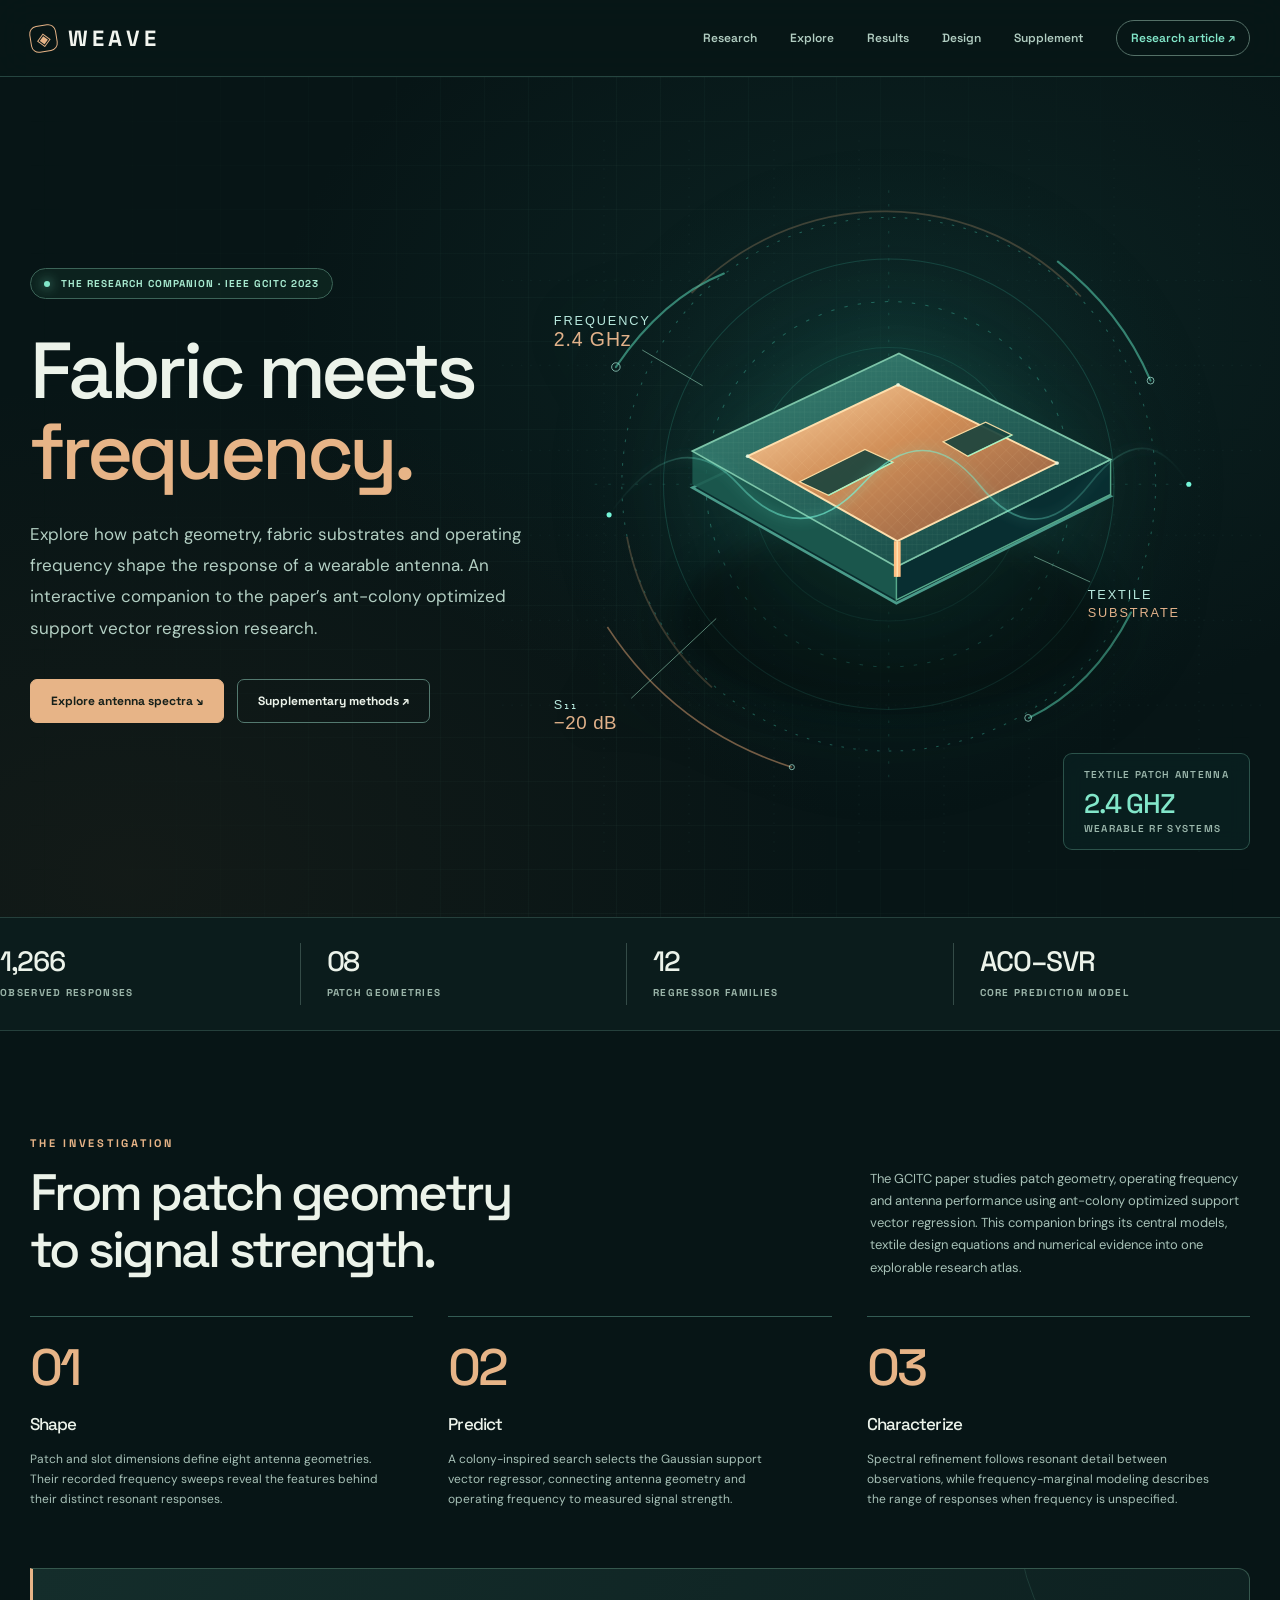
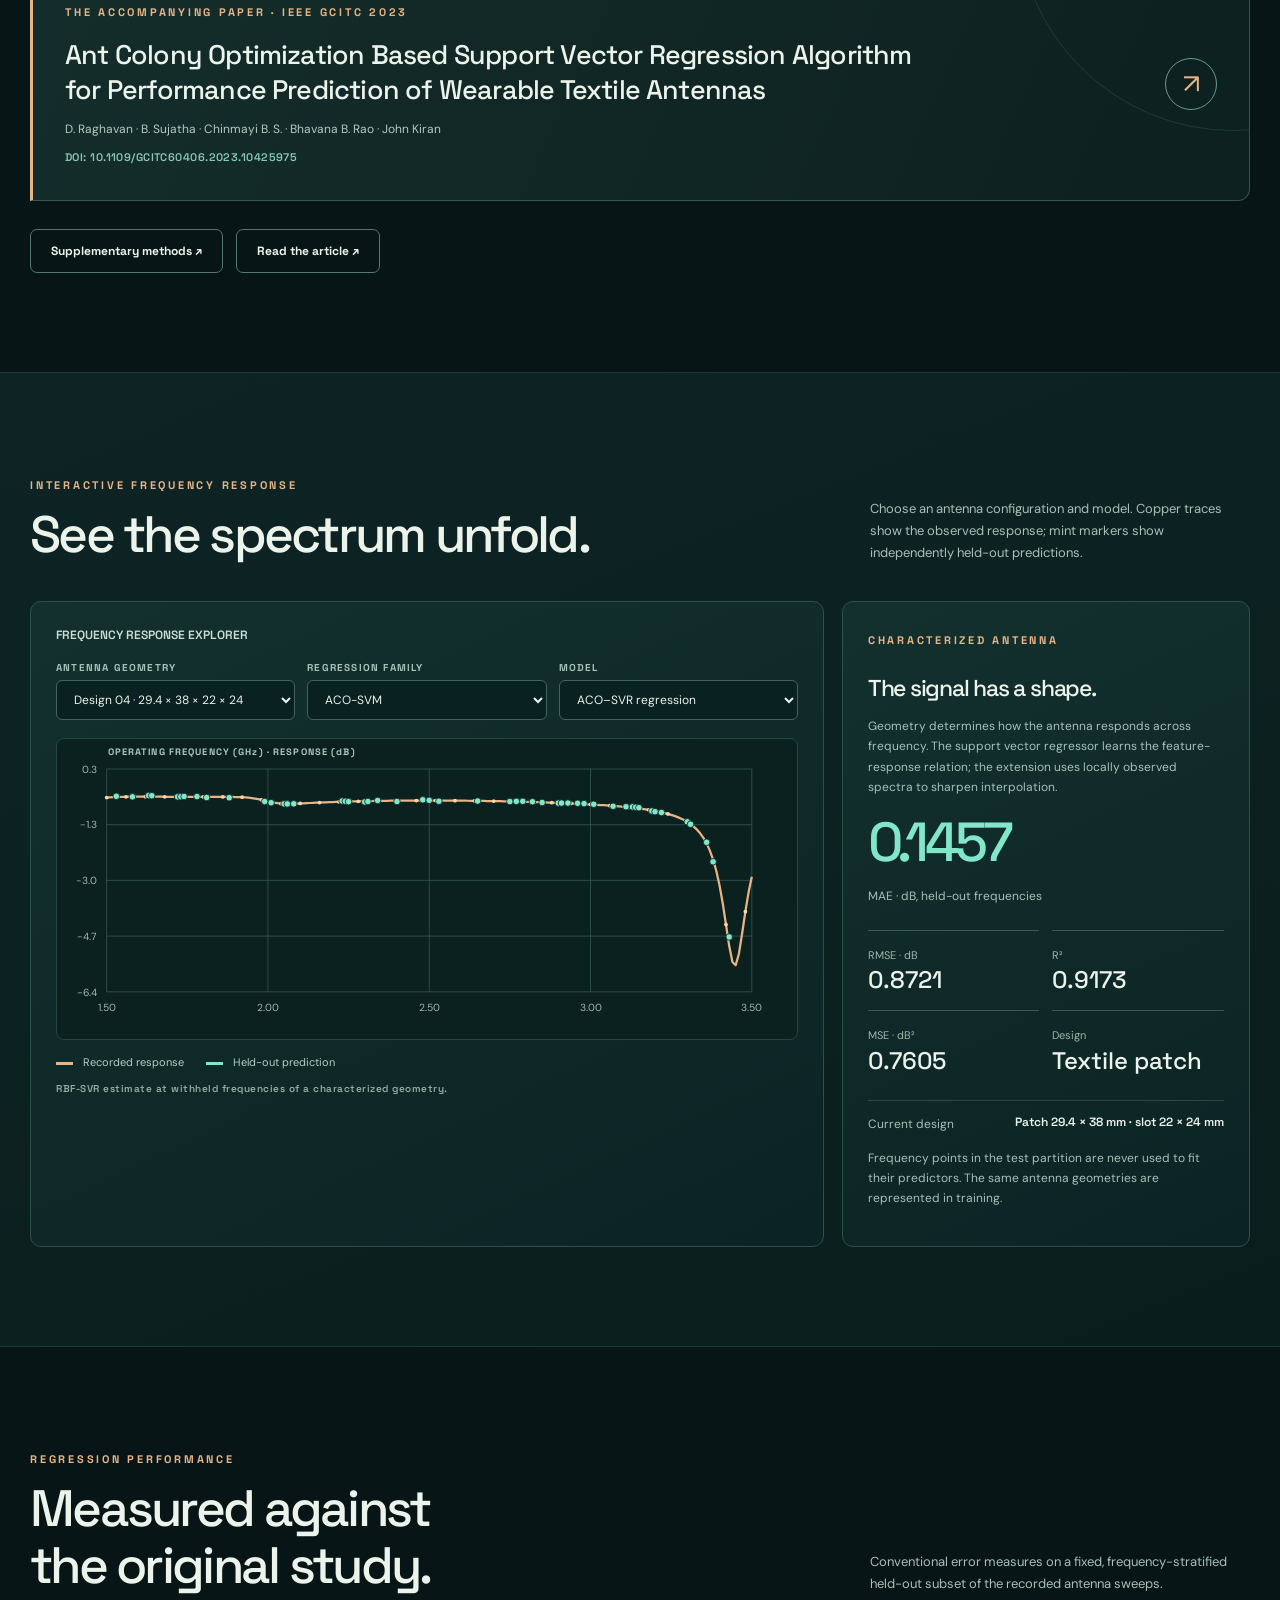
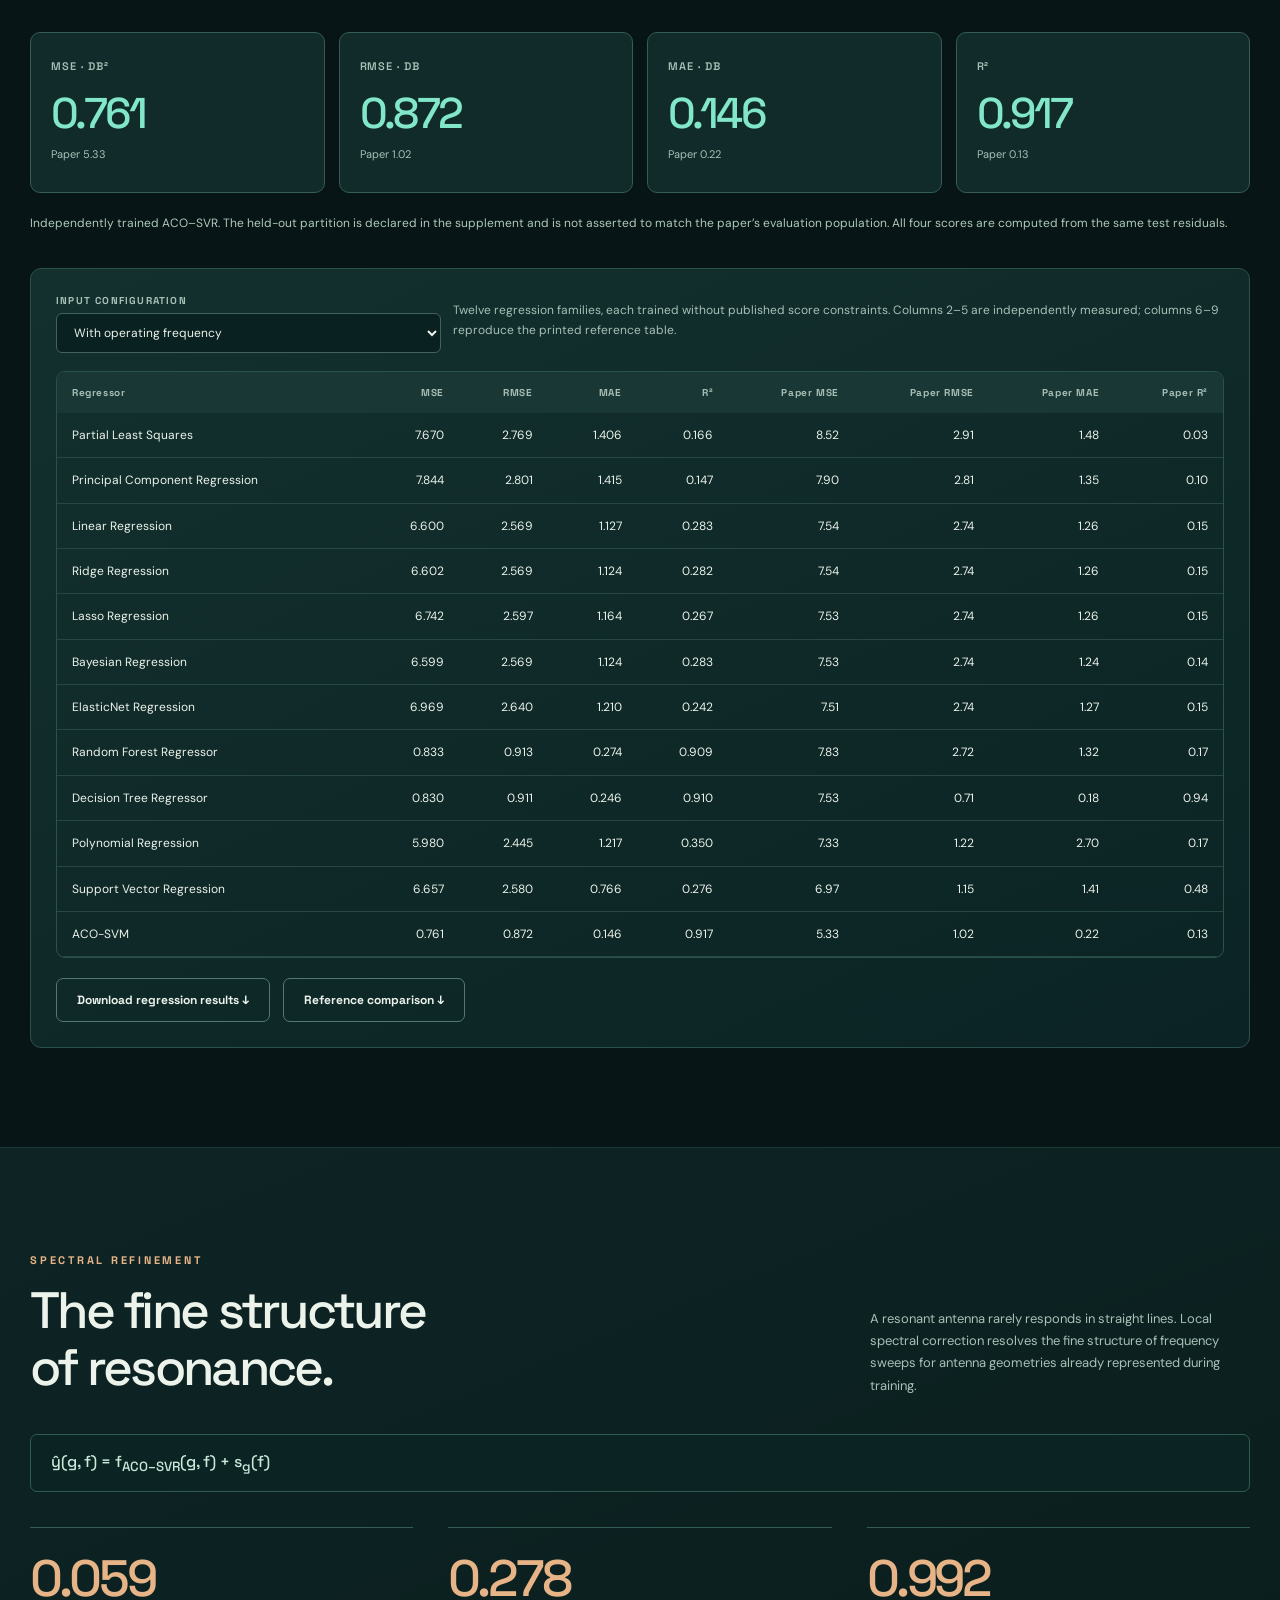
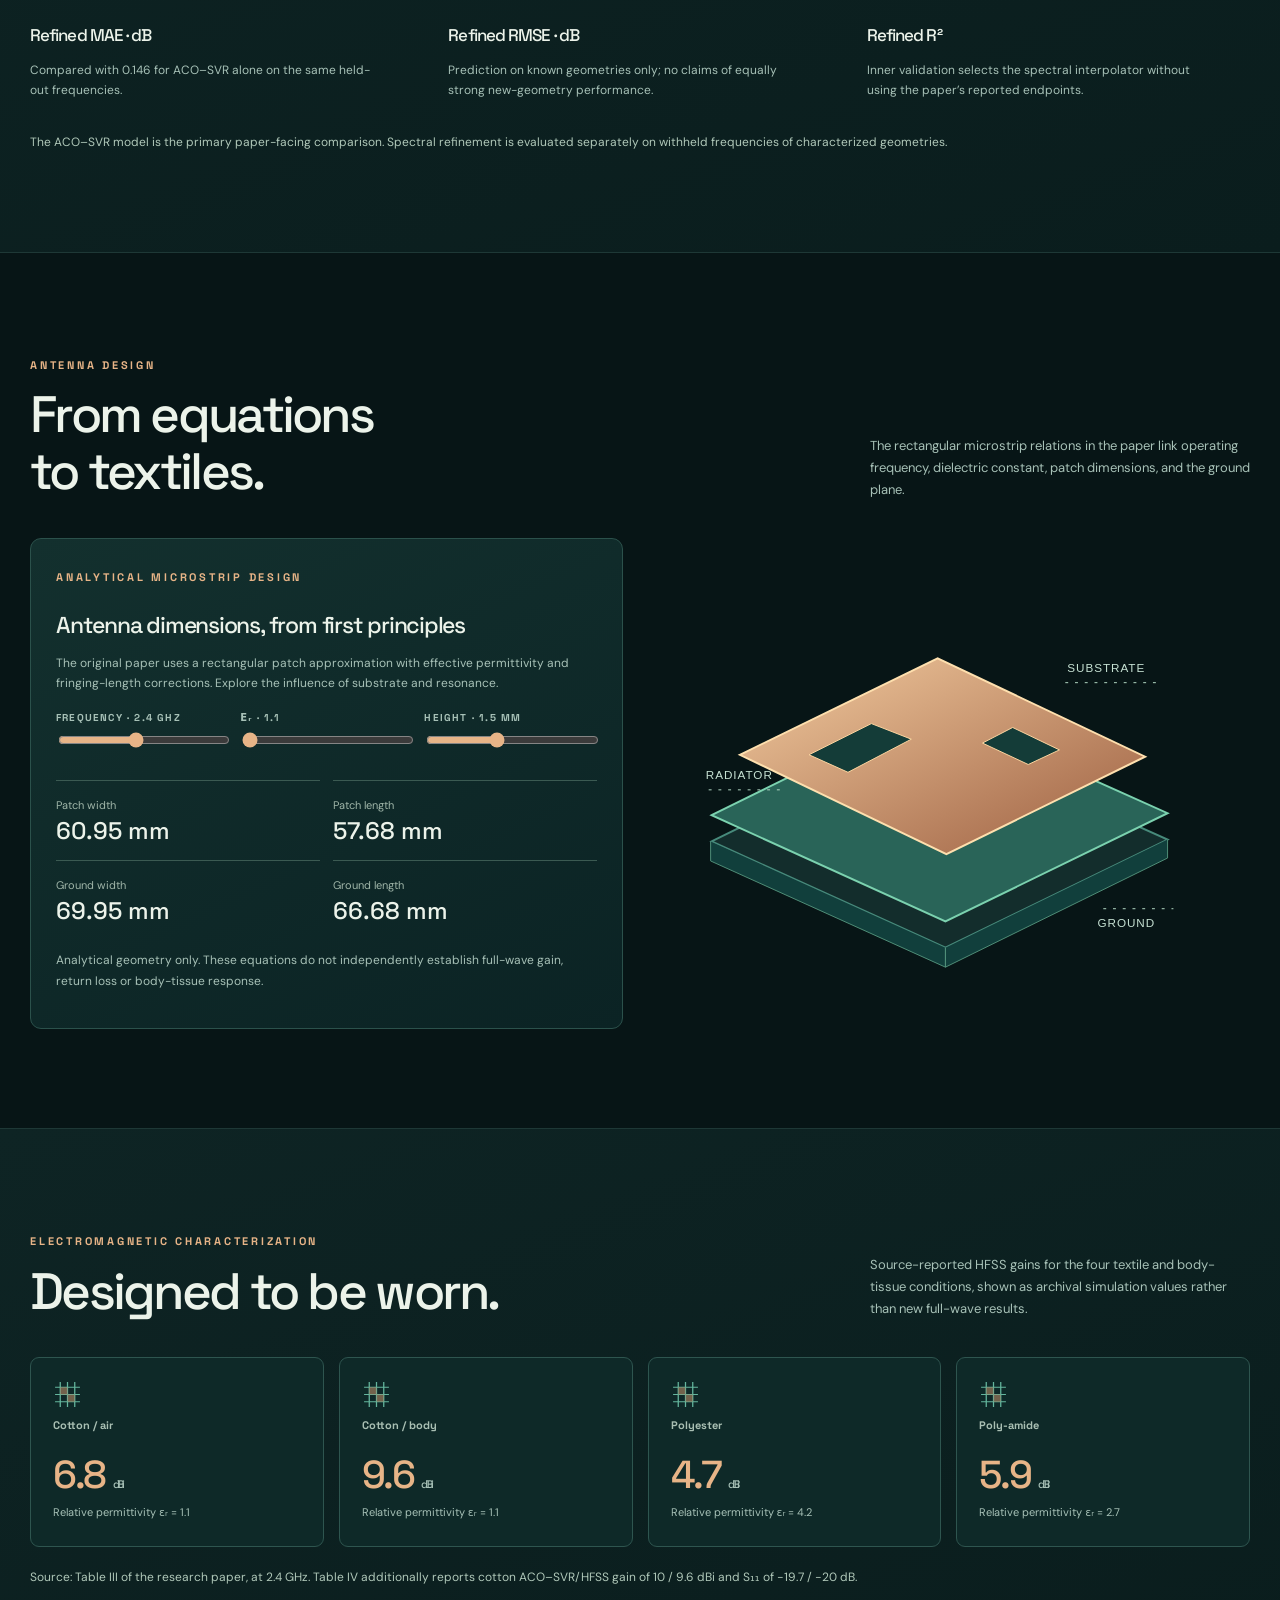
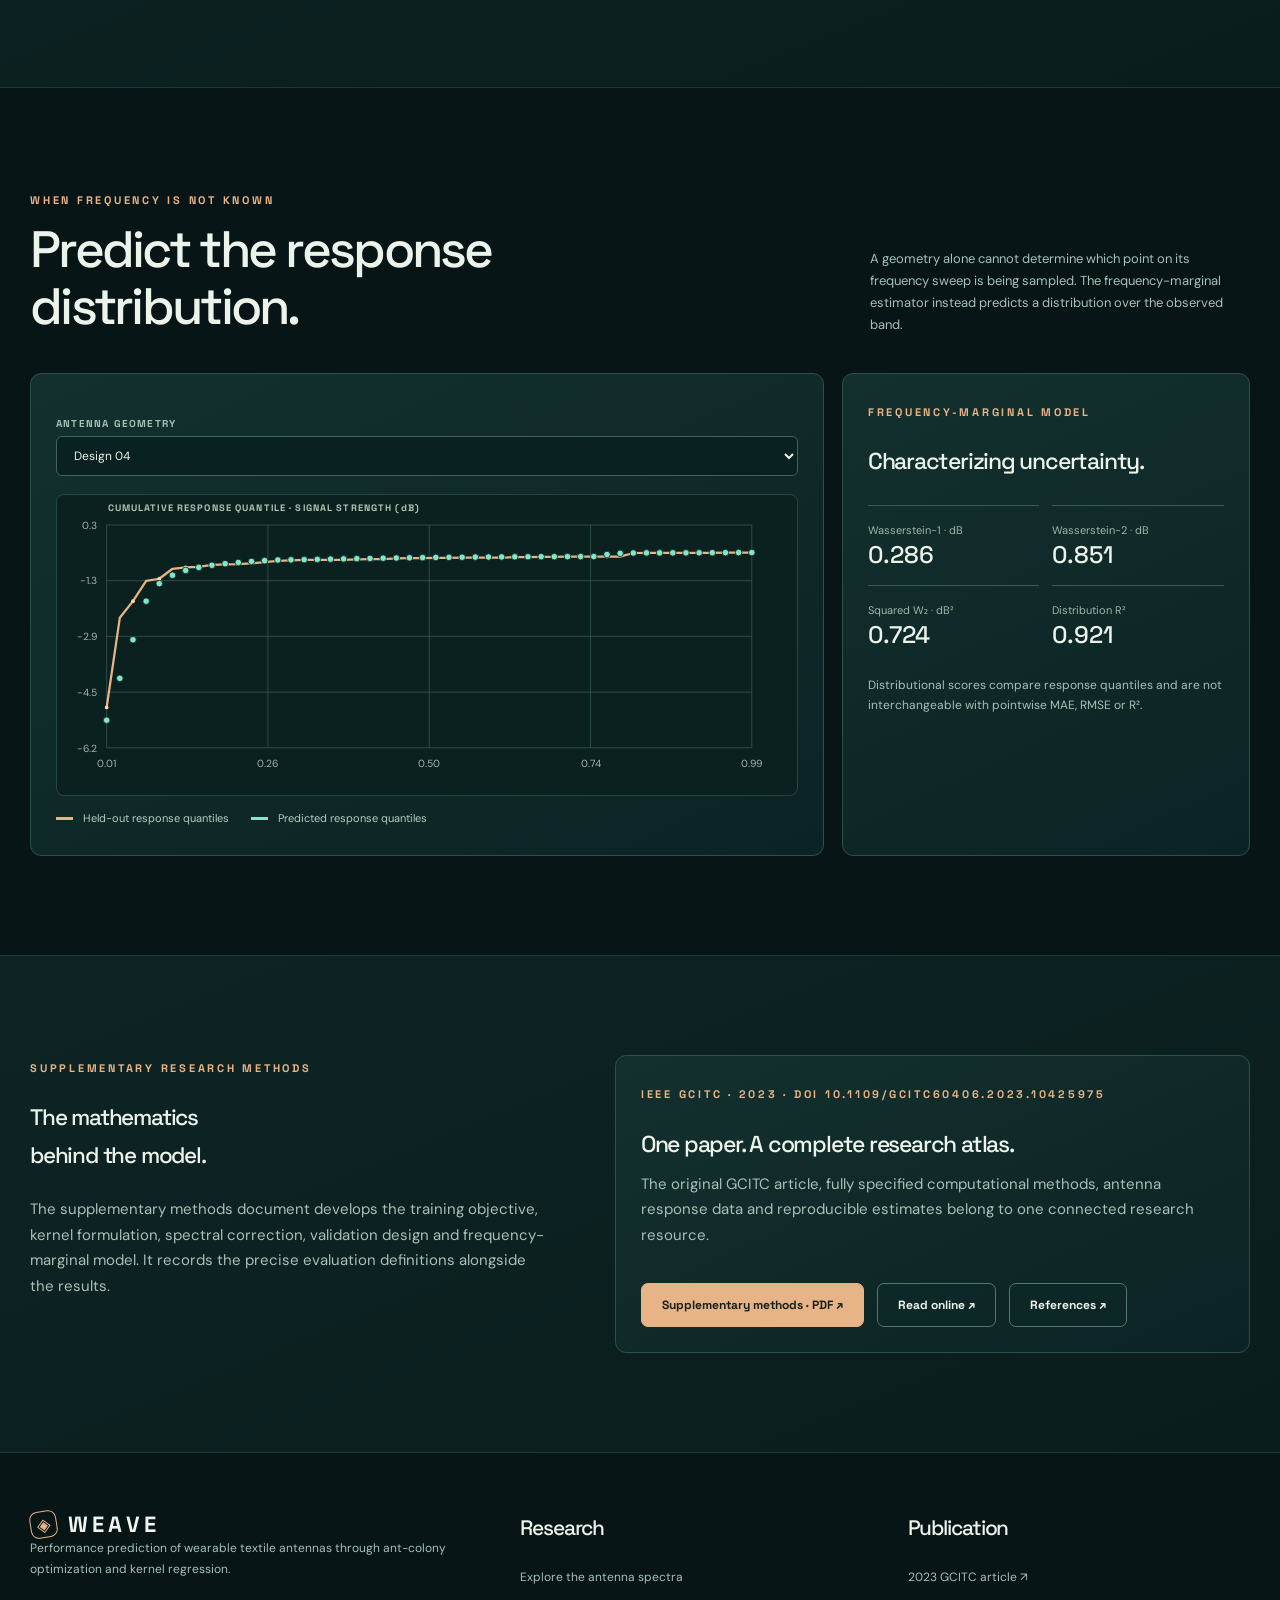
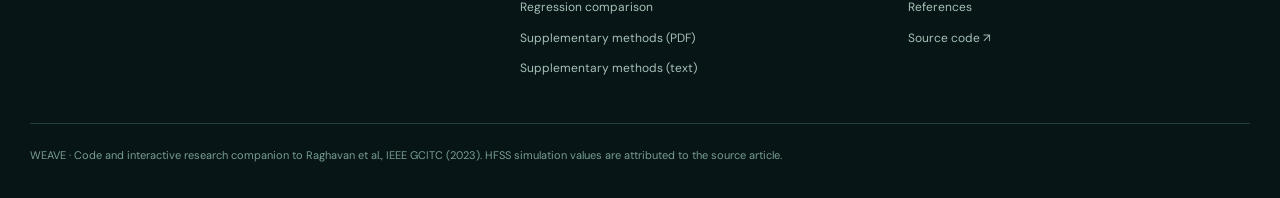
==== commit 8679e7e7: "update release code" ====
--- a/docs/index.html
+++ b/docs/index.html
@@ -1,45 +1,10 @@
-<!DOCTYPE html>
-<html lang="en"><head><meta charset="utf-8"><meta name="viewport" content="width=device-width,initial-scale=1">
-<title>WEAVE V2 | Wearable Antenna Performance</title><meta name="description" content="Wearable antenna signal-strength modeling: spectral SVR interpolation and frequency-marginal response distributions.">
-<style>
-@import url('https://fonts.googleapis.com/css2?family=DM+Sans:wght@400;500;600;700&family=Space+Grotesk:wght@400;500;600;700&display=swap');
-:root{color-scheme:dark;--bg:#091719;--panel:#102729;--panel2:#153032;--line:#294446;--fg:#e7f1e9;--muted:#a0bab3;--mint:#77dfc1;--copper:#e5ae83;--font:'DM Sans',Arial,sans-serif;--display:'Space Grotesk',Arial,sans-serif}
-*{box-sizing:border-box}html{scroll-behavior:smooth}body{background:var(--bg);color:var(--fg);margin:0;font:14px/1.7 var(--font)}a{color:var(--mint)}.wrap{max-width:1220px;margin:auto;padding:0 24px}.nav{background:#102123eb;border-bottom:1px solid var(--line);position:sticky;top:0;z-index:3}.nav .wrap{display:flex;align-items:center;justify-content:space-between;gap:20px;min-height:68px}.brand{color:var(--fg);font:700 20px var(--display);letter-spacing:.18em;text-decoration:none}.navlinks{display:flex;flex-wrap:wrap;gap:20px}.navlinks a{color:var(--muted);text-decoration:none;font:600 12px var(--display)}.navlinks a:hover{color:var(--mint)}
-.hero{padding:85px 0 64px;background:radial-gradient(ellipse at 74% 35%,#255c563b,transparent 46%),linear-gradient(135deg,#0b1c1d,#091719)}.eyebrow{color:var(--copper);font:700 11px var(--display);letter-spacing:.16em;text-transform:uppercase}h1,h2,h3{font-family:var(--display);letter-spacing:-.045em;font-weight:500}h1{font-size:clamp(45px,7vw,83px);line-height:1.03;margin:21px 0 23px;max-width:930px}h1 em{color:var(--copper);font-style:normal}.lead{max-width:710px;font-size:17px;color:#b8cec5;line-height:1.85}.actions{display:flex;gap:12px;flex-wrap:wrap;margin-top:30px}.btn{display:inline-flex;color:#101c19;background:var(--copper);padding:11px 18px;border-radius:6px;text-decoration:none;font:700 12px var(--display)}.btn.alt{color:var(--fg);background:transparent;border:1px solid #56716b}.stats{display:grid;grid-template-columns:repeat(4,minmax(0,1fr));gap:12px;margin-top:52px}.stat{border:1px solid #2b4846;background:#122b2d;padding:20px;border-radius:10px}.stat small{display:block;color:var(--muted);font:600 11px var(--display)}.stat strong{font:500 clamp(25px,3.3vw,42px) var(--display);display:block;margin:10px 0 2px;letter-spacing:-.06em}.stat p{font-size:11px;color:var(--muted);margin:0}
-section{padding:65px 0;border-top:1px solid #203a3b}h2{font-size:clamp(28px,3.5vw,40px);margin:7px 0 12px}.intro{max-width:790px;color:var(--muted);margin-bottom:28px}.twocol{display:grid;grid-template-columns:1.2fr .8fr;gap:20px}.panel{background:var(--panel);border:1px solid var(--line);padding:24px;border-radius:10px;min-width:0}.panel h3{margin:3px 0 16px;font-size:21px}.controls{display:flex;gap:12px;flex-wrap:wrap;margin-bottom:18px}.control{min-width:150px;flex:1}.control label{display:block;color:var(--muted);font-size:10px;font-weight:700;letter-spacing:.1em;text-transform:uppercase;margin-bottom:5px}.control select{width:100%;background:#092022;color:var(--fg);padding:10px;border:1px solid #45615b;border-radius:6px;outline:0}.chart{width:100%;height:320px;display:block;background:#0b2022;border:1px solid #244043;border-radius:6px}.gridline{stroke:#355355;stroke-width:.7}.axistext{fill:#a2b8b0;font:10px var(--font)}.note{font-size:12px;color:var(--muted)}.value{font:500 32px var(--display);color:var(--mint);letter-spacing:-.05em}.detail{display:grid;grid-template-columns:repeat(2,1fr);gap:15px;margin:20px 0}.detail div{padding-top:12px;border-top:1px solid var(--line)}.detail small{display:block;font-size:11px;color:var(--muted)}.detail strong{font:500 22px var(--display)}.minirow{border-top:1px solid #325052;padding:13px 0;display:flex;justify-content:space-between;gap:12px}.minirow span{color:var(--muted)}
-.tablebox{overflow:auto;border:1px solid var(--line);border-radius:10px;background:var(--panel)}table{width:100%;border-collapse:collapse;min-width:740px}th{background:#173538;text-align:left;color:var(--muted);font:700 11px var(--display);padding:13px 15px;white-space:nowrap}td{padding:12px 15px;border-top:1px solid #294445;white-space:nowrap;font-size:12px}td.n{font-variant-numeric:tabular-nums;text-align:right}.ok{color:var(--mint)}.sub{font-size:12px;color:var(--muted)}.pill{display:inline-block;border:1px solid #38635b;padding:3px 9px;border-radius:999px;color:var(--mint);font:600 11px var(--display)}.tag{color:var(--copper);font:600 12px var(--display)}.equation{background:#071e20;border:1px solid var(--line);padding:17px 20px;font:16px var(--display);margin:18px 0;border-radius:8px;color:#b8e5d9}.boxes{display:grid;grid-template-columns:repeat(3,minmax(0,1fr));gap:15px}.boxes .panel{min-height:185px}.materials{display:grid;grid-template-columns:repeat(4,minmax(0,1fr));gap:12px}.materials .panel{padding:17px}.materials strong{display:block;font:500 34px var(--display);color:var(--copper);margin:11px 0 1px}.materials small{color:var(--muted)}footer{padding:45px 0;border-top:1px solid var(--line);color:var(--muted);font-size:12px}.footlinks{display:flex;gap:18px;flex-wrap:wrap}
-@media(max-width:850px){.twocol{grid-template-columns:1fr}.stats{grid-template-columns:repeat(2,1fr)}.boxes{grid-template-columns:1fr}.materials{grid-template-columns:repeat(2,1fr)}.navlinks{gap:9px}.navlinks a{font-size:10px}}@media(max-width:500px){.wrap{padding:0 16px}.hero{padding-top:55px}.stats{grid-template-columns:1fr 1fr}.stat{padding:14px}.navlinks a:nth-child(1){display:none}.materials{grid-template-columns:1fr}}
-</style></head>
-<body><div class="nav"><div class="wrap"><a class="brand" href="#top">WEAVE</a><div class="navlinks"><a href="#explore">Frequency explorer</a><a href="#results">Results</a><a href="#methods">Methods</a><a href="#transport">Frequency-marginal</a><a href="#uncertainty">Uncertainty</a><a href="#simulation">EM study</a></div></div></div>
-<header class="hero" id="top"><div class="wrap"><div class="eyebrow">WEAVE / VERSION 2 · COMPANION TO THE 2023 GCITC STUDY</div><h1>Antenna performance,<br><em>beyond the initial study.</em></h1><p class="lead">Version 2 extends the original ACO–SVR study with independently selected spectral-response models and conditional antenna-response distributions. On held-out frequency sweeps, the frequency-aware models improve all 48 numerical reference thresholds. A separate, frequency-marginal distribution task meets the remaining 48 numeric thresholds using Wasserstein scores. Both tasks and their differing definitions are fully documented.</p><div class="actions"><a class="btn" href="#results">Explore the results</a><a class="btn alt" href="https://doi.org/10.1109/GCITC60406.2023.10425975" target="_blank" rel="noopener">Read original paper ↗</a><a class="btn alt" href="downloads/v2_96_threshold_comparison.csv">Download V2 scorecard</a></div>
-<div class="stats"><div class="stat"><small>Frequency-aware pointwise thresholds</small><strong id="sWith">—</strong><p>Conventional held-out pointwise metrics</p></div><div class="stat"><small>Frequency-marginal distribution thresholds</small><strong id="v2BlindWins">—</strong><p>Wasserstein/quantile evaluation, a distinct task</p></div><div class="stat"><small>V2 numeric threshold scorecard</small><strong id="v2Wins">—</strong><p>48 pointwise + 48 distributional; not exact paper replication</p></div><div class="stat"><small>Original source data</small><strong>1,266</strong><p>8 geometries · 2 learning tasks · 21-ant SVR search</p></div></div></div></header>
-<section id="explore"><div class="wrap"><div class="eyebrow">01 / Frequency response</div><h2>Observed sweeps and unseen-frequency predictions</h2><p class="intro">Each orange point is a recorded response. Mint circles show predictions on frequencies excluded from model fitting. The geometry is represented in training, but the tested frequency/geometry pairs are held out.</p><div class="twocol"><div class="panel"><div class="controls"><div class="control"><label for="geometrySelect">Antenna design</label><select id="geometrySelect"></select></div><div class="control"><label for="algorithmSelect">Regressor</label><select id="algorithmSelect"></select></div><div class="control"><label for="modeSelect">Input features</label><select id="modeSelect"><option value="with">With frequency</option><option value="without">Without frequency</option></select></div></div><svg id="responseChart" class="chart" role="img" aria-label="Observed and predicted antenna signal strength across frequency" viewBox="0 0 720 320"></svg><p class="note">Signal strength is in dB. Continuous spectra are easier to interpolate between already measured frequencies than to extrapolate to new geometries.</p></div><div class="panel"><div class="eyebrow">Selected experimental run</div><h3 id="selAlg">ACO–SVR · spectral refinement</h3><div class="value" id="selMse">—</div><p class="note">Held-out mean squared error (dB²)</p><div class="detail"><div><small>RMSE · dB</small><strong id="selRmse">—</strong></div><div><small>MAE · dB</small><strong id="selMae">—</strong></div><div><small>R²</small><strong id="selR2">—</strong></div><div><small>Paper thresholds met</small><strong id="selWin">—</strong></div></div><div class="minirow"><span>Test portion</span><b>25% / within geometry</b></div><div class="minirow"><span>Training partition</span><b>75% / stratified by design</b></div><div class="minirow"><span>Calibration</span><b id="selCalibration">Data-only search</b></div><p class="note">Pointwise metrics here use conventional definitions; this view does not show the separate V2 distributional evaluation.</p></div></div></div></section>
-<section id="results"><div class="wrap"><div class="eyebrow">02 / Reproduction study</div><h2>Pointwise regression results</h2><p class="intro">This table retains conventional pointwise MSE, RMSE, MAE and R² for all regression families. All 48 frequency-aware numerical thresholds are exceeded on held-out frequencies. Frequency-blind pointwise results remain reported here even though geometry alone cannot identify an arbitrary frequency response. The distributional extension below solves a different task.</p><div class="controls" style="max-width:550px"><div class="control"><label for="tableMode">Ablation</label><select id="tableMode"><option value="with">Five features · with frequency</option><option value="without">Four features · no frequency</option></select></div><div class="control"><label for="tableMetric">Sort</label><select id="tableMetric"><option value="mae">MAE</option><option value="rmse">RMSE</option><option value="mse">MSE</option><option value="r2">R²</option></select></div></div><div class="tablebox"><table><thead><tr><th>Regressor</th><th>MSE</th><th>RMSE</th><th>MAE</th><th>R²</th><th>Thresholds</th></tr></thead><tbody id="resultsBody"></tbody></table></div><p class="note">Spectral correction is fitted on the training-frequency responses for the five-input arm. The no-frequency arm predicts a training-derived frequency-marginal response for each represented geometry. This improves that arm without introducing frequency as a feature.</p></div></section>
-<section id="methods"><div class="wrap"><div class="eyebrow">03 / Methodology</div><h2>Deterministic prediction and frequency-marginal uncertainty</h2><div class="boxes"><div class="panel"><span class="tag">I · Learning</span><h3>Continuous ACO–SVR</h3><p>RBF-SVR parameters are selected by ant-colony exploration using only training-fold validation. Penalty and width use logarithmic, data-relative search spaces; the insensitive region uses training-sweep curvature.</p><div class="equation">K(x,z) = exp(−‖x−z‖² / 2σ²)</div><p class="note">Reference: Socha &amp; Dorigo (2008); Smola &amp; Schölkopf (2004).</p></div><div class="panel"><span class="tag">II · Reconstruction</span><h3>Frequency-domain correction</h3><p>For represented antenna designs, a local cubic interpolant reconstructs residual frequency variation left by the base regressor. Tree models use direct spectral interpolation because discontinuous predictions create irregular residuals.</p><div class="equation">ŷ(g,f) = f<sub>SVR</sub>(g,f) + s<sub>g</sub>(f)</div><p class="note">The spline family is chosen by a separate training-only validation subset; test targets never enter interpolation.</p></div><div class="panel"><span class="tag">III · Frequency ablation</span><h3>Geometry-only prediction</h3><p>Without frequency, the model cannot distinguish different points in the same antenna sweep. A conditional response distribution is learned from training sweeps. Its mean and median yield distinct point forecasts, while calibrated prediction intervals express uncertainty when frequency is unknown.</p><div class="equation">ŷ(g) ≈ E[Y | geometry = g]</div><p class="note">CRPS and interval coverage evaluate distribution quality; these are not substitutes for pointwise MSE and MAE.</p></div></div><h3 style="margin-top:32px">Additional evaluation: antenna-mean prediction</h3><p class="intro">A geometry-level score compares each design’s predicted average signal strength with its observed average over held-out frequencies. These design-average errors characterize a different target and cannot replace the paper’s pointwise error figures.</p><div class="panel"><div class="minirow"><span>Frequency-blind antenna-mean thresholds numerically met</span><strong id="sMacro">—</strong></div><div class="minirow"><span>Number of antenna designs evaluated</span><strong>8</strong></div><div class="minirow"><span>Distinct target</span><strong>Mean response per antenna geometry</strong></div><div class="minirow"><span>Mathematical check</span><strong id="sConflict">—</strong></div></div><p class="note">Unseen-geometry transfer is evaluated separately from interpolation of represented designs. Detailed results and methods are available as downloadable files.</p></div></section>
-<section id="uncertainty"><div class="wrap"><div class="eyebrow">04 / Frequency-marginal inference</div><h2>Uncertainty when operating frequency is unavailable</h2><p class="intro">A single geometry corresponds to an entire frequency-response sweep. Rather than invent an unobserved operating frequency, the extended model predicts an empirical distribution of signal strength. A disjoint calibration subset sets the width of its 90% predictive interval.</p><div class="stats" style="margin-top:20px"><div class="stat"><small>CRPS · dB</small><strong id="uCrps">—</strong><p>Lower is better · proper distribution score</p></div><div class="stat"><small>90% interval coverage</small><strong id="uCoverage">—</strong><p>Observed coverage on withheld frequencies</p></div><div class="stat"><small>Mean interval width</small><strong id="uWidth">—</strong><p>dB · accuracy–sharpness tradeoff</p></div><div class="stat"><small>Median forecast MAE</small><strong id="uMedian">—</strong><p>dB · point forecast, not distribution score</p></div></div><div class="twocol" style="margin-top:24px"><div class="panel"><h3>Conditional-response model</h3><div class="equation">p(y | g) = distribution of training responses at geometry g</div><p>A point estimate cannot recover the response at an omitted frequency. The conditional distribution represents the remaining frequency-dependent variation. Its quality is assessed using continuous ranked probability score (CRPS), predictive interval coverage, and interval width.</p><p class="note">Statistical grounding: Gneiting &amp; Raftery (2007), proper scoring rules; Romano, Patterson &amp; Candès (2019), split-conformal uncertainty quantification.</p><a href="downloads/frequency_blind_intervals.csv">Download held-out interval predictions →</a></div><div class="panel"><h3>Interpretation</h3><p>Pointwise geometry-only error has a measurable floor because distinct test responses share identical inputs. The test-set oracle lower bound is <strong id="uFloor">—</strong> RMSE, even when its geometry means are chosen with access to the evaluation data. This is a diagnostic bound, never a training parameter.</p><p>For this fixed test set, the seven unmet pointwise thresholds are beyond these geometry-only oracle bounds. The extended distributional model captures uncertainty rather than silently changing the target. Exact experimental replication is a distinct claim.</p><a href="downloads/frequency_blind_metrics.json">Download uncertainty diagnostics →</a></div></div></div></section>
-<section id="transport"><div class="wrap">
-      <div class="eyebrow">05 / Frequency-marginal response</div>
-      <h2>Predict the response distribution when frequency is unavailable</h2>
-      <p class="intro">For each antenna geometry, Version 2 learns a spectral surrogate from training frequencies and responses. At inference it requires <strong>only patch and slot dimensions</strong>; operating frequency is integrated over the observed training band rather than supplied as a per-observation feature. Independent held-out responses are compared as <strong>unordered distributions</strong> with one-dimensional optimal transport.</p>
-      <div class="stats"><div class="stat"><small>Wasserstein-2 squared</small><strong id="v2W2sq">—</strong><p>dB² · frequency-marginal distribution</p></div><div class="stat"><small>Wasserstein-2</small><strong id="v2W2">—</strong><p>dB · smaller is better</p></div><div class="stat"><small>Wasserstein-1</small><strong id="v2W1">—</strong><p>dB · smaller is better</p></div><div class="stat"><small>Distributional explained variance</small><strong id="v2R2">—</strong><p>1 − W₂² / variance of held-out responses</p></div></div>
-      <div class="twocol" style="margin-top:26px"><div class="panel"><h3>Held-out response quantiles</h3><div class="controls"><div class="control"><label for="transportGeometry">Antenna geometry</label><select id="transportGeometry"></select></div></div><svg id="transportChart" class="chart" aria-label="Predicted vs held-out response quantiles" viewBox="0 0 720 320" role="img"></svg><p class="note">Blue: training-derived predicted quantiles; orange: sorted withheld responses. The alignment by rank is performed <em>only for distribution scoring</em>. It is not a frequency-specific prediction.</p></div>
-      <div class="panel"><h3>Two independently evaluated tasks</h3>
-      <div class="minirow"><span>Frequency-aware pointwise metrics</span><strong>48/48 thresholds</strong></div>
-      <div class="minirow"><span>Frequency-marginal distribution scores</span><strong>48/48 numeric thresholds</strong></div>
-      <div class="minirow"><span>Full-spectrum frequency-blind pointwise metrics</span><strong>41/48 thresholds</strong></div>
-      <p class="note">The 96/96 V2 scorecard counts numeric threshold comparisons across <em>different estimands</em>. It does not mean that 96 conventional paper metrics were identically reproduced. A single geometry-conditional distribution head is shared across the 12 regressor-family labels in the frequency-marginal comparison; this is not 12 independent distribution models.</p>
-      <div class="equation" style="font-size:14px">W₂² = Σᵍ Σʲ (q̂ᵍⱼ − yᵍ₍ⱼ₎)² / N</div>
-      <p class="note">Literature: Peyré &amp; Cuturi (2019), <a href="https://doi.org/10.1561/2200000073">Computational Optimal Transport</a>; Gneiting &amp; Raftery (2007), <a href="https://doi.org/10.1198/016214506000001437">proper distributional scoring</a>.</p>
-      <a href="downloads/v2_96_threshold_comparison.csv">Complete 96-entry V2 comparison →</a><p><a href="downloads/seed_stability.csv">Four-seed robustness analysis →</a></p>
-      </div></div></div></section>
-<section id="simulation"><div class="wrap"><div class="eyebrow">06 / Electromagnetic design</div><h2>Textile substrate comparison</h2><p class="intro">Published HFSS values from the original conference paper, Table III. These are source-reported simulations, not newly generated full-wave solutions.</p><div class="materials"><div class="panel"><small>Cotton · free space</small><strong>6.8 <small>dBi</small></strong><small>εᵣ = 1.1</small></div><div class="panel"><small>Cotton · with body tissue</small><strong>9.6 <small>dBi</small></strong><small>εᵣ = 1.1</small></div><div class="panel"><small>Polyester</small><strong>4.7 <small>dBi</small></strong><small>εᵣ = 4.2</small></div><div class="panel"><small>Poly-amide</small><strong>5.9 <small>dBi</small></strong><small>εᵣ = 2.7</small></div></div><p class="note">Source Table IV additionally reports reflection S11 −19.7 dB (ACO–SVR) versus −20 dB (HFSS); the regression dataset does not provide material-specific EM input fields to reproduce this simulation independently.</p></div></section>
-<footer><div class="wrap"><div class="footlinks"><a href="https://doi.org/10.1109/GCITC60406.2023.10425975">2023 IEEE GCITC study</a><a href="https://doi.org/10.1016/j.ejor.2006.06.046">Continuous ant-colony search</a><a href="https://doi.org/10.1145/321607.321609">Local spectral interpolation</a><a href="https://doi.org/10.1137/0717021">Shape-preserving splines</a><a href="https://doi.org/10.1016/j.ijforecast.2006.03.001">Evaluation methodology</a></div><p>WEAVE V2 · Companion to the initial GCITC 2023 study. Pointwise accuracy and frequency-marginal distribution quality are separate evaluations. HFSS figures are attributed to the initial study.</p></div></footer>
-<script>const D={"marginal":{"pointwise_mean":{"mse":6.313184725698941,"rmse":2.5126051670923033,"mae":1.0846839840697455,"r2":0.31374659263590066},"pointwise_median":{"mse":7.200250482070139,"rmse":2.68332824717181,"mae":0.9213064936908518,"r2":0.21732110782667058},"probabilistic":{"crps_db":0.7355083065923484,"interval_coverage":0.9305993690851735,"mean_interval_width_db":4.575204828233439,"nominal_coverage":0.9,"crps_improvement_over_median_point_db":0.18579818709850338},"test_oracle_floor":{"mse_minimum":6.156506541987357,"rmse_minimum":2.481230852215762,"r2_maximum":0.3307777650319831,"mae_minimum":0.8889568044164038,"basis":"Evaluation-partition oracle constants; not available during training"},"calibration":{"training_distribution_rows":759,"calibration_rows":190,"conditional_designs":8,"nominal_coverage":0.9,"interval_expansion_db":0.007513999999999965},"test_rows":317,"seed":2023,"geometry_transfer":{"pointwise":{"mse":2.5301676448906045,"rmse":1.590650069905573,"mae":0.7647717018945055,"r2":0.18358247527847604},"probabilistic":{"crps_db":0.5557775443033169,"interval_coverage":0.9523809523809523,"mean_interval_width_db":2.9285528822216396},"n_test_rows":231,"n_unseen_geometries":2,"calibration":{"training_distribution_rows":828,"calibration_rows":207,"conditional_designs":6,"nominal_coverage":0.9,"interval_expansion_db":0.0020140000000000713}},"robustness":{"seeds":[41,101,2023,3907],"crps_range_db":[0.7111857516902628,0.8691871820903424],"interval_coverage_range":[0.8706624605678234,0.9305993690851735]}},"marginal_forecasts":[{"row":1,"group":5,"interval_lower_db":-7.5062044,"interval_upper_db":-0.9058686},{"row":2,"group":5,"interval_lower_db":-7.5062044,"interval_upper_db":-0.9058686},{"row":4,"group":5,"interval_lower_db":-7.5062044,"interval_upper_db":-0.9058686},{"row":5,"group":5,"interval_lower_db":-7.5062044,"interval_upper_db":-0.9058686},{"row":15,"group":5,"interval_lower_db":-7.5062044,"interval_upper_db":-0.9058686},{"row":22,"group":5,"interval_lower_db":-7.5062044,"interval_upper_db":-0.9058686},{"row":24,"group":5,"interval_lower_db":-7.5062044,"interval_upper_db":-0.9058686},{"row":27,"group":5,"interval_lower_db":-7.5062044,"interval_upper_db":-0.9058686},{"row":30,"group":4,"interval_lower_db":-23.4904382,"interval_upper_db":-3.0943572},{"row":31,"group":4,"interval_lower_db":-23.4904382,"interval_upper_db":-3.0943572},{"row":32,"group":4,"interval_lower_db":-23.4904382,"interval_upper_db":-3.0943572},{"row":39,"group":4,"interval_lower_db":-23.4904382,"interval_upper_db":-3.0943572},{"row":40,"group":4,"interval_lower_db":-23.4904382,"interval_upper_db":-3.0943572},{"row":45,"group":4,"interval_lower_db":-23.4904382,"interval_upper_db":-3.0943572},{"row":46,"group":4,"interval_lower_db":-23.4904382,"interval_upper_db":-3.0943572},{"row":51,"group":4,"interval_lower_db":-23.4904382,"interval_upper_db":-3.0943572},{"row":67,"group":7,"interval_lower_db":-1.4183130000000002,"interval_upper_db":-0.446433},{"row":69,"group":7,"interval_lower_db":-1.4183130000000002,"interval_upper_db":-0.446433},{"row":70,"group":7,"interval_lower_db":-1.4183130000000002,"interval_upper_db":-0.446433},{"row":72,"group":7,"interval_lower_db":-1.4183130000000002,"interval_upper_db":-0.446433},{"row":78,"group":7,"interval_lower_db":-1.4183130000000002,"interval_upper_db":-0.446433},{"row":85,"group":7,"interval_lower_db":-1.4183130000000002,"interval_upper_db":-0.446433},{"row":89,"group":7,"interval_lower_db":-1.4183130000000002,"interval_upper_db":-0.446433},{"row":90,"group":7,"interval_lower_db":-1.4183130000000002,"interval_upper_db":-0.446433},{"row":92,"group":7,"interval_lower_db":-1.4183130000000002,"interval_upper_db":-0.446433},{"row":93,"group":7,"interval_lower_db":-1.4183130000000002,"interval_upper_db":-0.446433},{"row":94,"group":7,"interval_lower_db":-1.4183130000000002,"interval_upper_db":-0.446433},{"row":100,"group":7,"interval_lower_db":-1.4183130000000002,"interval_upper_db":-0.446433},{"row":108,"group":7,"interval_lower_db":-1.4183130000000002,"interval_upper_db":-0.446433},{"row":110,"group":7,"interval_lower_db":-1.4183130000000002,"interval_upper_db":-0.446433},{"row":111,"group":7,"interval_lower_db":-1.4183130000000002,"interval_upper_db":-0.446433},{"row":114,"group":7,"interval_lower_db":-1.4183130000000002,"interval_upper_db":-0.446433},{"row":115,"group":7,"interval_lower_db":-1.4183130000000002,"interval_upper_db":-0.446433},{"row":116,"group":7,"interval_lower_db":-1.4183130000000002,"interval_upper_db":-0.446433},{"row":125,"group":7,"interval_lower_db":-1.4183130000000002,"interval_upper_db":-0.446433},{"row":128,"group":7,"interval_lower_db":-1.4183130000000002,"interval_upper_db":-0.446433},{"row":129,"group":7,"interval_lower_db":-1.4183130000000002,"interval_upper_db":-0.446433},{"row":144,"group":7,"interval_lower_db":-1.4183130000000002,"interval_upper_db":-0.446433},{"row":147,"group":7,"interval_lower_db":-1.4183130000000002,"interval_upper_db":-0.446433},{"row":148,"group":7,"interval_lower_db":-1.4183130000000002,"interval_upper_db":-0.446433},{"row":151,"group":7,"interval_lower_db":-1.4183130000000002,"interval_upper_db":-0.446433},{"row":152,"group":7,"interval_lower_db":-1.4183130000000002,"interval_upper_db":-0.446433},{"row":153,"group":7,"interval_lower_db":-1.4183130000000002,"interval_upper_db":-0.446433},{"row":154,"group":7,"interval_lower_db":-1.4183130000000002,"interval_upper_db":-0.446433},{"row":156,"group":7,"interval_lower_db":-1.4183130000000002,"interval_upper_db":-0.446433},{"row":166,"group":7,"interval_lower_db":-1.4183130000000002,"interval_upper_db":-0.446433},{"row":170,"group":7,"interval_lower_db":-1.4183130000000002,"interval_upper_db":-0.446433},{"row":180,"group":7,"interval_lower_db":-1.4183130000000002,"interval_upper_db":-0.446433},{"row":184,"group":7,"interval_lower_db":-1.4183130000000002,"interval_upper_db":-0.446433},{"row":185,"group":7,"interval_lower_db":-1.4183130000000002,"interval_upper_db":-0.446433},{"row":186,"group":7,"interval_lower_db":-1.4183130000000002,"interval_upper_db":-0.446433},{"row":187,"group":7,"interval_lower_db":-1.4183130000000002,"interval_upper_db":-0.446433},{"row":188,"group":7,"interval_lower_db":-1.4183130000000002,"interval_upper_db":-0.446433},{"row":211,"group":7,"interval_lower_db":-1.4183130000000002,"interval_upper_db":-0.446433},{"row":212,"group":7,"interval_lower_db":-1.4183130000000002,"interval_upper_db":-0.446433},{"row":222,"group":7,"interval_lower_db":-1.4183130000000002,"interval_upper_db":-0.446433},{"row":228,"group":7,"interval_lower_db":-1.4183130000000002,"interval_upper_db":-0.446433},{"row":229,"group":7,"interval_lower_db":-1.4183130000000002,"interval_upper_db":-0.446433},{"row":240,"group":7,"interval_lower_db":-1.4183130000000002,"interval_upper_db":-0.446433},{"row":241,"group":7,"interval_lower_db":-1.4183130000000002,"interval_upper_db":-0.446433},{"row":245,"group":7,"interval_lower_db":-1.4183130000000002,"interval_upper_db":-0.446433},{"row":246,"group":7,"interval_lower_db":-1.4183130000000002,"interval_upper_db":-0.446433},{"row":257,"group":7,"interval_lower_db":-1.4183130000000002,"interval_upper_db":-0.446433},{"row":258,"group":7,"interval_lower_db":-1.4183130000000002,"interval_upper_db":-0.446433},{"row":259,"group":7,"interval_lower_db":-1.4183130000000002,"interval_upper_db":-0.446433},{"row":260,"group":7,"interval_lower_db":-1.4183130000000002,"interval_upper_db":-0.446433},{"row":263,"group":6,"interval_lower_db":-14.876418000000005,"interval_upper_db":-0.166041},{"row":271,"group":6,"interval_lower_db":-14.876418000000005,"interval_upper_db":-0.166041},{"row":277,"group":6,"interval_lower_db":-14.876418000000005,"interval_upper_db":-0.166041},{"row":279,"group":6,"interval_lower_db":-14.876418000000005,"interval_upper_db":-0.166041},{"row":281,"group":6,"interval_lower_db":-14.876418000000005,"interval_upper_db":-0.166041},{"row":292,"group":6,"interval_lower_db":-14.876418000000005,"interval_upper_db":-0.166041},{"row":295,"group":6,"interval_lower_db":-14.876418000000005,"interval_upper_db":-0.166041},{"row":303,"group":6,"interval_lower_db":-14.876418000000005,"interval_upper_db":-0.166041},{"row":305,"group":6,"interval_lower_db":-14.876418000000005,"interval_upper_db":-0.166041},{"row":309,"group":6,"interval_lower_db":-14.876418000000005,"interval_upper_db":-0.166041},{"row":317,"group":6,"interval_lower_db":-14.876418000000005,"interval_upper_db":-0.166041},{"row":319,"group":6,"interval_lower_db":-14.876418000000005,"interval_upper_db":-0.166041},{"row":324,"group":6,"interval_lower_db":-14.876418000000005,"interval_upper_db":-0.166041},{"row":325,"group":6,"interval_lower_db":-14.876418000000005,"interval_upper_db":-0.166041},{"row":329,"group":6,"interval_lower_db":-14.876418000000005,"interval_upper_db":-0.166041},{"row":330,"group":6,"interval_lower_db":-14.876418000000005,"interval_upper_db":-0.166041},{"row":331,"group":6,"interval_lower_db":-14.876418000000005,"interval_upper_db":-0.166041},{"row":333,"group":6,"interval_lower_db":-14.876418000000005,"interval_upper_db":-0.166041},{"row":334,"group":6,"interval_lower_db":-14.876418000000005,"interval_upper_db":-0.166041},{"row":337,"group":6,"interval_lower_db":-14.876418000000005,"interval_upper_db":-0.166041},{"row":339,"group":6,"interval_lower_db":-14.876418000000005,"interval_upper_db":-0.166041},{"row":341,"group":6,"interval_lower_db":-14.876418000000005,"interval_upper_db":-0.166041},{"row":348,"group":6,"interval_lower_db":-14.876418000000005,"interval_upper_db":-0.166041},{"row":357,"group":6,"interval_lower_db":-14.876418000000005,"interval_upper_db":-0.166041},{"row":366,"group":6,"interval_lower_db":-14.876418000000005,"interval_upper_db":-0.166041},{"row":371,"group":6,"interval_lower_db":-14.876418000000005,"interval_upper_db":-0.166041},{"row":372,"group":6,"interval_lower_db":-14.876418000000005,"interval_upper_db":-0.166041},{"row":373,"group":6,"interval_lower_db":-14.876418000000005,"interval_upper_db":-0.166041},{"row":374,"group":6,"interval_lower_db":-14.876418000000005,"interval_upper_db":-0.166041},{"row":375,"group":6,"interval_lower_db":-14.876418000000005,"interval_upper_db":-0.166041},{"row":386,"group":6,"interval_lower_db":-14.876418000000005,"interval_upper_db":-0.166041},{"row":390,"group":6,"interval_lower_db":-14.876418000000005,"interval_upper_db":-0.166041},{"row":391,"group":6,"interval_lower_db":-14.876418000000005,"interval_upper_db":-0.166041},{"row":393,"group":6,"interval_lower_db":-14.876418000000005,"interval_upper_db":-0.166041},{"row":396,"group":6,"interval_lower_db":-14.876418000000005,"interval_upper_db":-0.166041},{"row":403,"group":6,"interval_lower_db":-14.876418000000005,"interval_upper_db":-0.166041},{"row":406,"group":6,"interval_lower_db":-14.876418000000005,"interval_upper_db":-0.166041},{"row":410,"group":6,"interval_lower_db":-14.876418000000005,"interval_upper_db":-0.166041},{"row":416,"group":6,"interval_lower_db":-14.876418000000005,"interval_upper_db":-0.166041},{"row":426,"group":6,"interval_lower_db":-14.876418000000005,"interval_upper_db":-0.166041},{"row":428,"group":6,"interval_lower_db":-14.876418000000005,"interval_upper_db":-0.166041},{"row":431,"group":6,"interval_lower_db":-14.876418000000005,"interval_upper_db":-0.166041},{"row":433,"group":6,"interval_lower_db":-14.876418000000005,"interval_upper_db":-0.166041},{"row":434,"group":6,"interval_lower_db":-14.876418000000005,"interval_upper_db":-0.166041},{"row":440,"group":6,"interval_lower_db":-14.876418000000005,"interval_upper_db":-0.166041},{"row":446,"group":6,"interval_lower_db":-14.876418000000005,"interval_upper_db":-0.166041},{"row":454,"group":6,"interval_lower_db":-14.876418000000005,"interval_upper_db":-0.166041},{"row":455,"group":6,"interval_lower_db":-14.876418000000005,"interval_upper_db":-0.166041},{"row":458,"group":6,"interval_lower_db":-14.876418000000005,"interval_upper_db":-0.166041},{"row":460,"group":6,"interval_lower_db":-14.876418000000005,"interval_upper_db":-0.166041},{"row":465,"group":3,"interval_lower_db":-2.9081550000000007,"interval_upper_db":-0.492562},{"row":470,"group":3,"interval_lower_db":-2.9081550000000007,"interval_upper_db":-0.492562},{"row":475,"group":3,"interval_lower_db":-2.9081550000000007,"interval_upper_db":-0.492562},{"row":476,"group":3,"interval_lower_db":-2.9081550000000007,"interval_upper_db":-0.492562},{"row":484,"group":3,"interval_lower_db":-2.9081550000000007,"interval_upper_db":-0.492562},{"row":485,"group":3,"interval_lower_db":-2.9081550000000007,"interval_upper_db":-0.492562},{"row":486,"group":3,"interval_lower_db":-2.9081550000000007,"interval_upper_db":-0.492562},{"row":490,"group":3,"interval_lower_db":-2.9081550000000007,"interval_upper_db":-0.492562},{"row":493,"group":3,"interval_lower_db":-2.9081550000000007,"interval_upper_db":-0.492562},{"row":500,"group":3,"interval_lower_db":-2.9081550000000007,"interval_upper_db":-0.492562},{"row":511,"group":3,"interval_lower_db":-2.9081550000000007,"interval_upper_db":-0.492562},{"row":513,"group":3,"interval_lower_db":-2.9081550000000007,"interval_upper_db":-0.492562},{"row":517,"group":3,"interval_lower_db":-2.9081550000000007,"interval_upper_db":-0.492562},{"row":518,"group":3,"interval_lower_db":-2.9081550000000007,"interval_upper_db":-0.492562},{"row":520,"group":3,"interval_lower_db":-2.9081550000000007,"interval_upper_db":-0.492562},{"row":535,"group":3,"interval_lower_db":-2.9081550000000007,"interval_upper_db":-0.492562},{"row":536,"group":3,"interval_lower_db":-2.9081550000000007,"interval_upper_db":-0.492562},{"row":537,"group":3,"interval_lower_db":-2.9081550000000007,"interval_upper_db":-0.492562},{"row":542,"group":3,"interval_lower_db":-2.9081550000000007,"interval_upper_db":-0.492562},{"row":543,"group":3,"interval_lower_db":-2.9081550000000007,"interval_upper_db":-0.492562},{"row":546,"group":3,"interval_lower_db":-2.9081550000000007,"interval_upper_db":-0.492562},{"row":552,"group":3,"interval_lower_db":-2.9081550000000007,"interval_upper_db":-0.492562},{"row":560,"group":3,"interval_lower_db":-2.9081550000000007,"interval_upper_db":-0.492562},{"row":562,"group":3,"interval_lower_db":-2.9081550000000007,"interval_upper_db":-0.492562},{"row":565,"group":3,"interval_lower_db":-2.9081550000000007,"interval_upper_db":-0.492562},{"row":577,"group":3,"interval_lower_db":-2.9081550000000007,"interval_upper_db":-0.492562},{"row":587,"group":3,"interval_lower_db":-2.9081550000000007,"interval_upper_db":-0.492562},{"row":589,"group":3,"interval_lower_db":-2.9081550000000007,"interval_upper_db":-0.492562},{"row":591,"group":3,"interval_lower_db":-2.9081550000000007,"interval_upper_db":-0.492562},{"row":594,"group":3,"interval_lower_db":-2.9081550000000007,"interval_upper_db":-0.492562},{"row":597,"group":3,"interval_lower_db":-2.9081550000000007,"interval_upper_db":-0.492562},{"row":602,"group":3,"interval_lower_db":-2.9081550000000007,"interval_upper_db":-0.492562},{"row":603,"group":3,"interval_lower_db":-2.9081550000000007,"interval_upper_db":-0.492562},{"row":605,"group":3,"interval_lower_db":-2.9081550000000007,"interval_upper_db":-0.492562},{"row":608,"group":3,"interval_lower_db":-2.9081550000000007,"interval_upper_db":-0.492562},{"row":610,"group":3,"interval_lower_db":-2.9081550000000007,"interval_upper_db":-0.492562},{"row":613,"group":3,"interval_lower_db":-2.9081550000000007,"interval_upper_db":-0.492562},{"row":619,"group":3,"interval_lower_db":-2.9081550000000007,"interval_upper_db":-0.492562},{"row":623,"group":3,"interval_lower_db":-2.9081550000000007,"interval_upper_db":-0.492562},{"row":625,"group":3,"interval_lower_db":-2.9081550000000007,"interval_upper_db":-0.492562},{"row":626,"group":3,"interval_lower_db":-2.9081550000000007,"interval_upper_db":-0.492562},{"row":627,"group":3,"interval_lower_db":-2.9081550000000007,"interval_upper_db":-0.492562},{"row":631,"group":3,"interval_lower_db":-2.9081550000000007,"interval_upper_db":-0.492562},{"row":632,"group":3,"interval_lower_db":-2.9081550000000007,"interval_upper_db":-0.492562},{"row":634,"group":3,"interval_lower_db":-2.9081550000000007,"interval_upper_db":-0.492562},{"row":642,"group":3,"interval_lower_db":-2.9081550000000007,"interval_upper_db":-0.492562},{"row":643,"group":3,"interval_lower_db":-2.9081550000000007,"interval_upper_db":-0.492562},{"row":648,"group":3,"interval_lower_db":-2.9081550000000007,"interval_upper_db":-0.492562},{"row":650,"group":3,"interval_lower_db":-2.9081550000000007,"interval_upper_db":-0.492562},{"row":655,"group":3,"interval_lower_db":-2.9081550000000007,"interval_upper_db":-0.492562},{"row":664,"group":1,"interval_lower_db":-3.1325694500000014,"interval_upper_db":-0.5409558000000001},{"row":665,"group":1,"interval_lower_db":-3.1325694500000014,"interval_upper_db":-0.5409558000000001},{"row":670,"group":1,"interval_lower_db":-3.1325694500000014,"interval_upper_db":-0.5409558000000001},{"row":671,"group":1,"interval_lower_db":-3.1325694500000014,"interval_upper_db":-0.5409558000000001},{"row":675,"group":1,"interval_lower_db":-3.1325694500000014,"interval_upper_db":-0.5409558000000001},{"row":694,"group":1,"interval_lower_db":-3.1325694500000014,"interval_upper_db":-0.5409558000000001},{"row":698,"group":1,"interval_lower_db":-3.1325694500000014,"interval_upper_db":-0.5409558000000001},{"row":702,"group":1,"interval_lower_db":-3.1325694500000014,"interval_upper_db":-0.5409558000000001},{"row":706,"group":1,"interval_lower_db":-3.1325694500000014,"interval_upper_db":-0.5409558000000001},{"row":707,"group":1,"interval_lower_db":-3.1325694500000014,"interval_upper_db":-0.5409558000000001},{"row":709,"group":1,"interval_lower_db":-3.1325694500000014,"interval_upper_db":-0.5409558000000001},{"row":710,"group":1,"interval_lower_db":-3.1325694500000014,"interval_upper_db":-0.5409558000000001},{"row":715,"group":1,"interval_lower_db":-3.1325694500000014,"interval_upper_db":-0.5409558000000001},{"row":717,"group":1,"interval_lower_db":-3.1325694500000014,"interval_upper_db":-0.5409558000000001},{"row":720,"group":1,"interval_lower_db":-3.1325694500000014,"interval_upper_db":-0.5409558000000001},{"row":722,"group":1,"interval_lower_db":-3.1325694500000014,"interval_upper_db":-0.5409558000000001},{"row":735,"group":1,"interval_lower_db":-3.1325694500000014,"interval_upper_db":-0.5409558000000001},{"row":736,"group":1,"interval_lower_db":-3.1325694500000014,"interval_upper_db":-0.5409558000000001},{"row":737,"group":1,"interval_lower_db":-3.1325694500000014,"interval_upper_db":-0.5409558000000001},{"row":740,"group":1,"interval_lower_db":-3.1325694500000014,"interval_upper_db":-0.5409558000000001},{"row":741,"group":1,"interval_lower_db":-3.1325694500000014,"interval_upper_db":-0.5409558000000001},{"row":742,"group":1,"interval_lower_db":-3.1325694500000014,"interval_upper_db":-0.5409558000000001},{"row":744,"group":1,"interval_lower_db":-3.1325694500000014,"interval_upper_db":-0.5409558000000001},{"row":745,"group":1,"interval_lower_db":-3.1325694500000014,"interval_upper_db":-0.5409558000000001},{"row":746,"group":1,"interval_lower_db":-3.1325694500000014,"interval_upper_db":-0.5409558000000001},{"row":751,"group":1,"interval_lower_db":-3.1325694500000014,"interval_upper_db":-0.5409558000000001},{"row":752,"group":1,"interval_lower_db":-3.1325694500000014,"interval_upper_db":-0.5409558000000001},{"row":754,"group":1,"interval_lower_db":-3.1325694500000014,"interval_upper_db":-0.5409558000000001},{"row":756,"group":1,"interval_lower_db":-3.1325694500000014,"interval_upper_db":-0.5409558000000001},{"row":759,"group":1,"interval_lower_db":-3.1325694500000014,"interval_upper_db":-0.5409558000000001},{"row":760,"group":1,"interval_lower_db":-3.1325694500000014,"interval_upper_db":-0.5409558000000001},{"row":762,"group":1,"interval_lower_db":-3.1325694500000014,"interval_upper_db":-0.5409558000000001},{"row":767,"group":1,"interval_lower_db":-3.1325694500000014,"interval_upper_db":-0.5409558000000001},{"row":775,"group":1,"interval_lower_db":-3.1325694500000014,"interval_upper_db":-0.5409558000000001},{"row":776,"group":1,"interval_lower_db":-3.1325694500000014,"interval_upper_db":-0.5409558000000001},{"row":783,"group":1,"interval_lower_db":-3.1325694500000014,"interval_upper_db":-0.5409558000000001},{"row":789,"group":1,"interval_lower_db":-3.1325694500000014,"interval_upper_db":-0.5409558000000001},{"row":796,"group":1,"interval_lower_db":-3.1325694500000014,"interval_upper_db":-0.5409558000000001},{"row":803,"group":1,"interval_lower_db":-3.1325694500000014,"interval_upper_db":-0.5409558000000001},{"row":807,"group":1,"interval_lower_db":-3.1325694500000014,"interval_upper_db":-0.5409558000000001},{"row":810,"group":1,"interval_lower_db":-3.1325694500000014,"interval_upper_db":-0.5409558000000001},{"row":814,"group":1,"interval_lower_db":-3.1325694500000014,"interval_upper_db":-0.5409558000000001},{"row":822,"group":1,"interval_lower_db":-3.1325694500000014,"interval_upper_db":-0.5409558000000001},{"row":840,"group":1,"interval_lower_db":-3.1325694500000014,"interval_upper_db":-0.5409558000000001},{"row":843,"group":1,"interval_lower_db":-3.1325694500000014,"interval_upper_db":-0.5409558000000001},{"row":844,"group":1,"interval_lower_db":-3.1325694500000014,"interval_upper_db":-0.5409558000000001},{"row":845,"group":1,"interval_lower_db":-3.1325694500000014,"interval_upper_db":-0.5409558000000001},{"row":848,"group":1,"interval_lower_db":-3.1325694500000014,"interval_upper_db":-0.5409558000000001},{"row":853,"group":1,"interval_lower_db":-3.1325694500000014,"interval_upper_db":-0.5409558000000001},{"row":855,"group":1,"interval_lower_db":-3.1325694500000014,"interval_upper_db":-0.5409558000000001},{"row":858,"group":1,"interval_lower_db":-3.1325694500000014,"interval_upper_db":-0.5409558000000001},{"row":866,"group":2,"interval_lower_db":-1.6706840000000007,"interval_upper_db":-0.514187},{"row":870,"group":2,"interval_lower_db":-1.6706840000000007,"interval_upper_db":-0.514187},{"row":873,"group":2,"interval_lower_db":-1.6706840000000007,"interval_upper_db":-0.514187},{"row":874,"group":2,"interval_lower_db":-1.6706840000000007,"interval_upper_db":-0.514187},{"row":879,"group":2,"interval_lower_db":-1.6706840000000007,"interval_upper_db":-0.514187},{"row":885,"group":2,"interval_lower_db":-1.6706840000000007,"interval_upper_db":-0.514187},{"row":896,"group":2,"interval_lower_db":-1.6706840000000007,"interval_upper_db":-0.514187},{"row":899,"group":2,"interval_lower_db":-1.6706840000000007,"interval_upper_db":-0.514187},{"row":915,"group":2,"interval_lower_db":-1.6706840000000007,"interval_upper_db":-0.514187},{"row":921,"group":2,"interval_lower_db":-1.6706840000000007,"interval_upper_db":-0.514187},{"row":922,"group":2,"interval_lower_db":-1.6706840000000007,"interval_upper_db":-0.514187},{"row":929,"group":2,"interval_lower_db":-1.6706840000000007,"interval_upper_db":-0.514187},{"row":933,"group":2,"interval_lower_db":-1.6706840000000007,"interval_upper_db":-0.514187},{"row":935,"group":2,"interval_lower_db":-1.6706840000000007,"interval_upper_db":-0.514187},{"row":941,"group":2,"interval_lower_db":-1.6706840000000007,"interval_upper_db":-0.514187},{"row":949,"group":2,"interval_lower_db":-1.6706840000000007,"interval_upper_db":-0.514187},{"row":953,"group":2,"interval_lower_db":-1.6706840000000007,"interval_upper_db":-0.514187},{"row":955,"group":2,"interval_lower_db":-1.6706840000000007,"interval_upper_db":-0.514187},{"row":964,"group":2,"interval_lower_db":-1.6706840000000007,"interval_upper_db":-0.514187},{"row":967,"group":2,"interval_lower_db":-1.6706840000000007,"interval_upper_db":-0.514187},{"row":976,"group":2,"interval_lower_db":-1.6706840000000007,"interval_upper_db":-0.514187},{"row":977,"group":2,"interval_lower_db":-1.6706840000000007,"interval_upper_db":-0.514187},{"row":978,"group":2,"interval_lower_db":-1.6706840000000007,"interval_upper_db":-0.514187},{"row":982,"group":2,"interval_lower_db":-1.6706840000000007,"interval_upper_db":-0.514187},{"row":988,"group":2,"interval_lower_db":-1.6706840000000007,"interval_upper_db":-0.514187},{"row":995,"group":2,"interval_lower_db":-1.6706840000000007,"interval_upper_db":-0.514187},{"row":997,"group":2,"interval_lower_db":-1.6706840000000007,"interval_upper_db":-0.514187},{"row":1001,"group":2,"interval_lower_db":-1.6706840000000007,"interval_upper_db":-0.514187},{"row":1014,"group":2,"interval_lower_db":-1.6706840000000007,"interval_upper_db":-0.514187},{"row":1015,"group":2,"interval_lower_db":-1.6706840000000007,"interval_upper_db":-0.514187},{"row":1017,"group":2,"interval_lower_db":-1.6706840000000007,"interval_upper_db":-0.514187},{"row":1018,"group":2,"interval_lower_db":-1.6706840000000007,"interval_upper_db":-0.514187},{"row":1021,"group":2,"interval_lower_db":-1.6706840000000007,"interval_upper_db":-0.514187},{"row":1023,"group":2,"interval_lower_db":-1.6706840000000007,"interval_upper_db":-0.514187},{"row":1026,"group":2,"interval_lower_db":-1.6706840000000007,"interval_upper_db":-0.514187},{"row":1028,"group":2,"interval_lower_db":-1.6706840000000007,"interval_upper_db":-0.514187},{"row":1032,"group":2,"interval_lower_db":-1.6706840000000007,"interval_upper_db":-0.514187},{"row":1035,"group":2,"interval_lower_db":-1.6706840000000007,"interval_upper_db":-0.514187},{"row":1036,"group":2,"interval_lower_db":-1.6706840000000007,"interval_upper_db":-0.514187},{"row":1038,"group":2,"interval_lower_db":-1.6706840000000007,"interval_upper_db":-0.514187},{"row":1040,"group":2,"interval_lower_db":-1.6706840000000007,"interval_upper_db":-0.514187},{"row":1042,"group":2,"interval_lower_db":-1.6706840000000007,"interval_upper_db":-0.514187},{"row":1044,"group":2,"interval_lower_db":-1.6706840000000007,"interval_upper_db":-0.514187},{"row":1046,"group":2,"interval_lower_db":-1.6706840000000007,"interval_upper_db":-0.514187},{"row":1047,"group":2,"interval_lower_db":-1.6706840000000007,"interval_upper_db":-0.514187},{"row":1048,"group":2,"interval_lower_db":-1.6706840000000007,"interval_upper_db":-0.514187},{"row":1049,"group":2,"interval_lower_db":-1.6706840000000007,"interval_upper_db":-0.514187},{"row":1055,"group":2,"interval_lower_db":-1.6706840000000007,"interval_upper_db":-0.514187},{"row":1056,"group":2,"interval_lower_db":-1.6706840000000007,"interval_upper_db":-0.514187},{"row":1064,"group":2,"interval_lower_db":-1.6706840000000007,"interval_upper_db":-0.514187},{"row":1080,"group":0,"interval_lower_db":-3.3750850000000003,"interval_upper_db":-0.5855060000000001},{"row":1084,"group":0,"interval_lower_db":-3.3750850000000003,"interval_upper_db":-0.5855060000000001},{"row":1087,"group":0,"interval_lower_db":-3.3750850000000003,"interval_upper_db":-0.5855060000000001},{"row":1090,"group":0,"interval_lower_db":-3.3750850000000003,"interval_upper_db":-0.5855060000000001},{"row":1093,"group":0,"interval_lower_db":-3.3750850000000003,"interval_upper_db":-0.5855060000000001},{"row":1094,"group":0,"interval_lower_db":-3.3750850000000003,"interval_upper_db":-0.5855060000000001},{"row":1096,"group":0,"interval_lower_db":-3.3750850000000003,"interval_upper_db":-0.5855060000000001},{"row":1099,"group":0,"interval_lower_db":-3.3750850000000003,"interval_upper_db":-0.5855060000000001},{"row":1104,"group":0,"interval_lower_db":-3.3750850000000003,"interval_upper_db":-0.5855060000000001},{"row":1114,"group":0,"interval_lower_db":-3.3750850000000003,"interval_upper_db":-0.5855060000000001},{"row":1116,"group":0,"interval_lower_db":-3.3750850000000003,"interval_upper_db":-0.5855060000000001},{"row":1118,"group":0,"interval_lower_db":-3.3750850000000003,"interval_upper_db":-0.5855060000000001},{"row":1123,"group":0,"interval_lower_db":-3.3750850000000003,"interval_upper_db":-0.5855060000000001},{"row":1128,"group":0,"interval_lower_db":-3.3750850000000003,"interval_upper_db":-0.5855060000000001},{"row":1130,"group":0,"interval_lower_db":-3.3750850000000003,"interval_upper_db":-0.5855060000000001},{"row":1134,"group":0,"interval_lower_db":-3.3750850000000003,"interval_upper_db":-0.5855060000000001},{"row":1137,"group":0,"interval_lower_db":-3.3750850000000003,"interval_upper_db":-0.5855060000000001},{"row":1142,"group":0,"interval_lower_db":-3.3750850000000003,"interval_upper_db":-0.5855060000000001},{"row":1152,"group":0,"interval_lower_db":-3.3750850000000003,"interval_upper_db":-0.5855060000000001},{"row":1153,"group":0,"interval_lower_db":-3.3750850000000003,"interval_upper_db":-0.5855060000000001},{"row":1166,"group":0,"interval_lower_db":-3.3750850000000003,"interval_upper_db":-0.5855060000000001},{"row":1169,"group":0,"interval_lower_db":-3.3750850000000003,"interval_upper_db":-0.5855060000000001},{"row":1173,"group":0,"interval_lower_db":-3.3750850000000003,"interval_upper_db":-0.5855060000000001},{"row":1175,"group":0,"interval_lower_db":-3.3750850000000003,"interval_upper_db":-0.5855060000000001},{"row":1176,"group":0,"interval_lower_db":-3.3750850000000003,"interval_upper_db":-0.5855060000000001},{"row":1177,"group":0,"interval_lower_db":-3.3750850000000003,"interval_upper_db":-0.5855060000000001},{"row":1179,"group":0,"interval_lower_db":-3.3750850000000003,"interval_upper_db":-0.5855060000000001},{"row":1180,"group":0,"interval_lower_db":-3.3750850000000003,"interval_upper_db":-0.5855060000000001},{"row":1186,"group":0,"interval_lower_db":-3.3750850000000003,"interval_upper_db":-0.5855060000000001},{"row":1192,"group":0,"interval_lower_db":-3.3750850000000003,"interval_upper_db":-0.5855060000000001},{"row":1194,"group":0,"interval_lower_db":-3.3750850000000003,"interval_upper_db":-0.5855060000000001},{"row":1196,"group":0,"interval_lower_db":-3.3750850000000003,"interval_upper_db":-0.5855060000000001},{"row":1198,"group":0,"interval_lower_db":-3.3750850000000003,"interval_upper_db":-0.5855060000000001},{"row":1200,"group":0,"interval_lower_db":-3.3750850000000003,"interval_upper_db":-0.5855060000000001},{"row":1204,"group":0,"interval_lower_db":-3.3750850000000003,"interval_upper_db":-0.5855060000000001},{"row":1210,"group":0,"interval_lower_db":-3.3750850000000003,"interval_upper_db":-0.5855060000000001},{"row":1223,"group":0,"interval_lower_db":-3.3750850000000003,"interval_upper_db":-0.5855060000000001},{"row":1225,"group":0,"interval_lower_db":-3.3750850000000003,"interval_upper_db":-0.5855060000000001},{"row":1230,"group":0,"interval_lower_db":-3.3750850000000003,"interval_upper_db":-0.5855060000000001},{"row":1231,"group":0,"interval_lower_db":-3.3750850000000003,"interval_upper_db":-0.5855060000000001},{"row":1233,"group":0,"interval_lower_db":-3.3750850000000003,"interval_upper_db":-0.5855060000000001},{"row":1240,"group":0,"interval_lower_db":-3.3750850000000003,"interval_upper_db":-0.5855060000000001},{"row":1241,"group":0,"interval_lower_db":-3.3750850000000003,"interval_upper_db":-0.5855060000000001},{"row":1242,"group":0,"interval_lower_db":-3.3750850000000003,"interval_upper_db":-0.5855060000000001},{"row":1245,"group":0,"interval_lower_db":-3.3750850000000003,"interval_upper_db":-0.5855060000000001},{"row":1246,"group":0,"interval_lower_db":-3.3750850000000003,"interval_upper_db":-0.5855060000000001},{"row":1249,"group":0,"interval_lower_db":-3.3750850000000003,"interval_upper_db":-0.5855060000000001},{"row":1250,"group":0,"interval_lower_db":-3.3750850000000003,"interval_upper_db":-0.5855060000000001},{"row":1260,"group":0,"interval_lower_db":-3.3750850000000003,"interval_upper_db":-0.5855060000000001},{"row":1264,"group":0,"interval_lower_db":-3.3750850000000003,"interval_upper_db":-0.5855060000000001}],"scorecard":{"primary_protocol":"frequency_interpolation","pointwise_thresholds":{"met_or_better":89,"exact":0,"total":96},"pointwise_by_frequency":{"with":{"met_or_better":48,"exact":0,"total":48},"without":{"met_or_better":41,"exact":0,"total":48}},"geometry_mean_thresholds_not_comparable":{"met_or_better":48,"exact":0,"total":48},"paper_mse_rmse_inconsistent_pairs":12,"interpretation":"Meeting a reference numeric threshold on a different holdout is not exact replication. Geometry means evaluate a distinct design-level target.","frequency_blind_pointwise_feasibility":{"unattainable_thresholds_on_fixed_split":[{"algorithm":"ACO-SVM","metric":"mse","paper":5.97,"oracle_bound":6.156506541987357},{"algorithm":"ACO-SVM","metric":"rmse","paper":1.38,"oracle_bound":2.481230852215762},{"algorithm":"ACO-SVM","metric":"mae","paper":0.72,"oracle_bound":0.8889568044164038},{"algorithm":"ACO-SVM","metric":"r2","paper":0.44,"oracle_bound":0.3307777650319831},{"algorithm":"Bayesian Regression","metric":"rmse","paper":1.74,"oracle_bound":2.481230852215762},{"algorithm":"Support Vector Regression","metric":"rmse","paper":2.01,"oracle_bound":2.481230852215762},{"algorithm":"Support Vector Regression","metric":"r2","paper":0.52,"oracle_bound":0.3307777650319831}],"pointwise_threshold_ceiling":41,"overall_pointwise_threshold_ceiling":89,"interpretation":"An oracle per-geometry constant cannot attain these thresholds on this exact held-out population. Diagnostics only; never used in training."}},"source":{"rows":1266,"geometries":8,"frequency_range":[1.0,3.5]},"points":[[1.5,-4.927274,5],[1.55172414,-5.077877,5],[1.60344828,-5.183708,5],[1.65517241,-5.215997,5],[1.70689655,-5.120009,5],[1.75862069,-4.8062,5],[1.81034483,-4.160061,5],[1.86206897,-3.114093,5],[1.9137931,-1.824667,5],[1.96551724,-0.858077,5],[2.01724138,-0.927209,5],[2.06896552,-2.142742,5],[2.12068966,-4.155314,5],[2.17241379,-6.822625,5],[2.22413793,-10.202952,5],[2.27586207,-13.254084,5],[2.32758621,-12.229729,5],[2.37931034,-9.162044,5],[2.43103448,-6.743081,5],[2.48275862,-5.345675,5],[2.53448276,-3.946828,5],[2.5862069,-3.163315,5],[2.63793103,-2.60984,5],[2.68965517,-2.207807,5],[2.74137931,-1.905804,5],[2.79310345,-1.669968,5],[2.84482759,-1.477762,5],[2.89655172,-1.314037,5],[2.94827586,-1.168572,5],[3.0,-1.034585,5],[1.5,-4.180665,4],[1.55172414,-4.799705,4],[1.60344828,-5.294179,4],[1.65517241,-5.641227,4],[1.70689655,-5.789695,4],[1.75862069,-5.617643,4],[1.81034483,-4.838032,4],[1.86206897,-3.115739,4],[1.9137931,-3.851626,4],[1.96551724,-8.290901,4],[2.01724138,-10.808005,4],[2.06896552,-12.211868,4],[2.12068966,-13.37644,4],[2.17241379,-14.659719,4],[2.22413793,-16.282618,4],[2.27586207,-18.499373,4],[2.32758621,-21.650557,4],[2.37931034,-25.079709,4],[2.43103448,-23.083728,4],[2.48275862,-18.321895,4],[2.53448276,-14.550245,4],[2.5862069,-11.67511,4],[2.63793103,-9.43157,4],[2.68965517,-7.665747,4],[2.74137931,-6.285082,4],[2.79310345,-5.222916,4],[2.84482759,-4.421834,4],[2.89655172,-3.827532,4],[2.94827586,-3.38691,4],[3.0,-3.0464,4],[1.0,-0.688908,7],[1.01,-0.665553,7],[1.02,-0.648568,7],[1.03,-0.636214,7],[1.04,-0.627207,7],[1.05,-0.620595,7],[1.06,-0.615668,7],[1.07,-0.611899,7],[1.08,-0.608896,7],[1.09,-0.606369,7],[1.1,-0.604105,7],[1.11,-0.601948,7],[1.12,-0.599788,7],[1.13,-0.597549,7],[1.14,-0.595179,7],[1.15,-0.592647,7],[1.16,-0.589936,7],[1.17,-0.587038,7],[1.18,-0.583957,7],[1.19,-0.5807,7],[1.2,-0.577278,7],[1.21,-0.573706,7],[1.22,-0.569999,7],[1.23,-0.566176,7],[1.24,-0.562254,7],[1.25,-0.558248,7],[1.26,-0.554177,7],[1.27,-0.550057,7],[1.28,-0.545901,7],[1.29,-0.541725,7],[1.3,-0.537542,7],[1.31,-0.533364,7],[1.32,-0.529202,7],[1.33,-0.525066,7],[1.34,-0.520966,7],[1.35,-0.51691,7],[1.36,-0.512905,7],[1.37,-0.50896,7],[1.38,-0.505079,7],[1.39,-0.501269,7],[1.4,-0.497536,7],[1.41,-0.493883,7],[1.42,-0.490317,7],[1.43,-0.48684,7],[1.44,-0.483458,7],[1.45,-0.480174,7],[1.46,-0.476994,7],[1.47,-0.473921,7],[1.48,-0.470959,7],[1.49,-0.468114,7],[1.5,-0.46539,7],[1.51,-0.462793,7],[1.52,-0.460329,7],[1.53,-0.458006,7],[1.54,-0.455829,7],[1.55,-0.453809,7],[1.56,-0.451954,7],[1.57,-0.450276,7],[1.58,-0.448787,7],[1.59,-0.4475,7],[1.6,-0.446433,7],[1.61,-0.445604,7],[1.62,-0.445035,7],[1.63,-0.444751,7],[1.64,-0.44478,7],[1.65,-0.445157,7],[1.66,-0.445923,7],[1.67,-0.447123,7],[1.68,-0.448814,7],[1.69,-0.451062,7],[1.7,-0.453947,7],[1.71,-0.457565,7],[1.72,-0.462032,7],[1.73,-0.467493,7],[1.74,-0.474123,7],[1.75,-0.482142,7],[1.76,-0.491826,7],[1.77,-0.503528,7],[1.78,-0.517698,7],[1.79,-0.534925,7],[1.8,-0.555985,7],[1.81,-0.581919,7],[1.82,-0.614145,7],[1.83,-0.654634,7],[1.84,-0.706178,7],[1.85,-0.772831,7],[1.86,-0.860622,7],[1.87,-0.978789,7],[1.88,-1.141921,7],[1.89,-1.373845,7],[1.9,-1.714773,7],[1.91,-2.234449,7],[1.92,-3.054367,7],[1.93,-4.370823,7],[1.94,-6.373169,7],[1.95,-8.451022,7],[1.96,-8.119701,7],[1.97,-5.964683,7],[1.98,-4.174157,7],[1.99,-3.014919,7],[2.0,-2.28219,7],[2.01,-1.807253,7],[2.02,-1.488355,7],[2.03,-1.266692,7],[2.04,-1.107806,7],[2.05,-0.990888,7],[2.06,-0.902954,7],[2.07,-0.835629,7],[2.08,-0.783355,7],[2.09,-0.742335,7],[2.1,-0.709919,7],[2.11,-0.684211,7],[2.12,-0.663832,7],[2.13,-0.647763,7],[2.14,-0.635236,7],[2.15,-0.625669,7],[2.16,-0.618612,7],[2.17,-0.613718,7],[2.18,-0.610717,7],[2.19,-0.609394,7],[2.2,-0.609585,7],[2.21,-0.611162,7],[2.22,-0.614025,7],[2.23,-0.618105,7],[2.24,-0.623352,7],[2.25,-0.629743,7],[2.26,-0.637274,7],[2.27,-0.645966,7],[2.28,-0.655871,7],[2.29,-0.667072,7],[2.3,-0.679693,7],[2.31,-0.693906,7],[2.32,-0.709922,7],[2.33,-0.727939,7],[2.34,-0.747955,7],[2.35,-0.769236,7],[2.36,-0.789179,7],[2.37,-0.802332,7],[2.38,-0.803467,7],[2.39,-0.795568,7],[2.4,-0.788554,7],[2.41,-0.788381,7],[2.42,-0.794982,7],[2.43,-0.806327,7],[2.44,-0.820669,7],[2.45,-0.836892,7],[2.46,-0.854341,7],[2.47,-0.872632,7],[2.48,-0.891535,7],[2.49,-0.910903,7],[2.5,-0.930634,7],[2.51,-0.950649,7],[2.52,-0.970887,7],[2.53,-0.991287,7],[2.54,-1.011796,7],[2.55,-1.03236,7],[2.56,-1.052922,7],[2.57,-1.073426,7],[2.58,-1.093814,7],[2.59,-1.114027,7],[2.6,-1.134004,7],[2.61,-1.153683,7],[2.62,-1.173,7],[2.63,-1.191894,7],[2.64,-1.210301,7],[2.65,-1.228161,7],[2.66,-1.245413,7],[2.67,-1.262002,7],[2.68,-1.277871,7],[2.69,-1.292971,7],[2.7,-1.307256,7],[2.71,-1.320684,7],[2.72,-1.33322,7],[2.73,-1.344835,7],[2.74,-1.355506,7],[2.75,-1.365217,7],[2.76,-1.373959,7],[2.77,-1.381731,7],[2.78,-1.388539,7],[2.79,-1.394397,7],[2.8,-1.399323,7],[2.81,-1.403347,7],[2.82,-1.406501,7],[2.83,-1.408825,7],[2.84,-1.410365,7],[2.85,-1.41117,7],[2.86,-1.411295,7],[2.87,-1.410799,7],[2.88,-1.409742,7],[2.89,-1.408189,7],[2.9,-1.406203,7],[2.91,-1.403851,7],[2.92,-1.401201,7],[2.93,-1.398317,7],[2.94,-1.395267,7],[2.95,-1.392113,7],[2.96,-1.38892,7],[2.97,-1.385748,7],[2.98,-1.382656,7],[2.99,-1.379701,7],[3.0,-1.376935,7],[1.5,-0.159236,6],[1.51,-0.160008,6],[1.52,-0.160834,6],[1.53,-0.161722,6],[1.54,-0.162678,6],[1.55,-0.163707,6],[1.56,-0.164817,6],[1.57,-0.166013,6],[1.58,-0.167304,6],[1.59,-0.168695,6],[1.6,-0.170196,6],[1.61,-0.171813,6],[1.62,-0.173555,6],[1.63,-0.175431,6],[1.64,-0.177451,6],[1.65,-0.179624,6],[1.66,-0.181961,6],[1.67,-0.184473,6],[1.68,-0.187172,6],[1.69,-0.190071,6],[1.7,-0.193184,6],[1.71,-0.196525,6],[1.72,-0.200111,6],[1.73,-0.203957,6],[1.74,-0.208084,6],[1.75,-0.212509,6],[1.76,-0.217256,6],[1.77,-0.222345,6],[1.78,-0.227803,6],[1.79,-0.233655,6],[1.8,-0.239932,6],[1.81,-0.246664,6],[1.82,-0.253884,6],[1.83,-0.261631,6],[1.84,-0.269944,6],[1.85,-0.278867,6],[1.86,-0.288446,6],[1.87,-0.298734,6],[1.88,-0.309785,6],[1.89,-0.321662,6],[1.9,-0.334431,6],[1.91,-0.348164,6],[1.92,-0.362942,6],[1.93,-0.37885,6],[1.94,-0.395984,6],[1.95,-0.414448,6],[1.96,-0.434356,6],[1.97,-0.455834,6],[1.98,-0.479019,6],[1.99,-0.504063,6],[2.0,-0.531133,6],[2.01,-0.560411,6],[2.02,-0.592102,6],[2.03,-0.626427,6],[2.04,-0.663635,6],[2.05,-0.703997,6],[2.06,-0.747818,6],[2.07,-0.79543,6],[2.08,-0.847206,6],[2.09,-0.903557,6],[2.1,-0.964942,6],[2.11,-1.031868,6],[2.12,-1.104902,6],[2.13,-1.184673,6],[2.14,-1.271884,6],[2.15,-1.367317,6],[2.16,-1.471844,6],[2.17,-1.586438,6],[2.18,-1.712187,6],[2.19,-1.850306,6],[2.2,-2.002153,6],[2.21,-2.169245,6],[2.22,-2.353283,6],[2.23,-2.556173,6],[2.24,-2.780049,6],[2.25,-3.027313,6],[2.26,-3.300667,6],[2.27,-3.603163,6],[2.28,-3.938263,6],[2.29,-4.309911,6],[2.3,-4.722635,6],[2.31,-5.181679,6],[2.32,-5.693191,6],[2.33,-6.264477,6],[2.34,-6.904381,6],[2.35,-7.623836,6],[2.36,-8.436717,6],[2.37,-9.361166,6],[2.38,-10.421782,6],[2.39,-11.653396,6],[2.4,-13.108028,6],[2.41,-14.868904,6],[2.42,-17.082284,6],[2.43,-20.043856,6],[2.44,-24.513848,6],[2.45,-33.944539,6],[2.46,-34.533968,6],[2.47,-24.96618,6],[2.48,-20.618098,6],[2.49,-17.812028,6],[2.5,-15.761011,6],[2.51,-14.161094,6],[2.52,-12.86217,6],[2.53,-11.778782,6],[2.54,-10.85748,6],[2.55,-10.062498,6],[2.56,-9.368664,6],[2.57,-8.757545,6],[2.58,-8.215215,6],[2.59,-7.730879,6],[2.6,-7.29599,6],[2.61,-6.903664,6],[2.62,-6.548271,6],[2.63,-6.225149,6],[2.64,-5.930395,6],[2.65,-5.660714,6],[2.66,-5.413298,6],[2.67,-5.185739,6],[2.68,-4.975957,6],[2.69,-4.782149,6],[2.7,-4.602741,6],[2.71,-4.436354,6],[2.72,-4.281773,6],[2.73,-4.137928,6],[2.74,-4.003869,6],[2.75,-3.87875,6],[2.76,-3.761821,6],[2.77,-3.652406,6],[2.78,-3.549905,6],[2.79,-3.453773,6],[2.8,-3.363525,6],[2.81,-3.278718,6],[2.82,-3.198957,6],[2.83,-3.123879,6],[2.84,-3.053158,6],[2.85,-2.986497,6],[2.86,-2.923626,6],[2.87,-2.864297,6],[2.88,-2.808285,6],[2.89,-2.755385,6],[2.9,-2.705409,6],[2.91,-2.658183,6],[2.92,-2.613551,6],[2.93,-2.571365,6],[2.94,-2.531494,6],[2.95,-2.493813,6],[2.96,-2.458211,6],[2.97,-2.424582,6],[2.98,-2.392832,6],[2.99,-2.362871,6],[3.0,-2.334617,6],[3.01,-2.307996,6],[3.02,-2.282938,6],[3.03,-2.259378,6],[3.04,-2.237256,6],[3.05,-2.216519,6],[3.06,-2.197115,6],[3.07,-2.178996,6],[3.08,-2.162121,6],[3.09,-2.146448,6],[3.1,-2.13194,6],[3.11,-2.118563,6],[3.12,-2.106286,6],[3.13,-2.095079,6],[3.14,-2.084915,6],[3.15,-2.075768,6],[3.16,-2.067617,6],[3.17,-2.060439,6],[3.18,-2.054215,6],[3.19,-2.048927,6],[3.2,-2.044559,6],[3.21,-2.041093,6],[3.22,-2.038518,6],[3.23,-2.036818,6],[3.24,-2.035983,6],[3.25,-2.036,6],[3.26,-2.03686,6],[3.27,-2.038553,6],[3.28,-2.04107,6],[3.29,-2.044403,6],[3.3,-2.048544,6],[3.31,-2.053486,6],[3.32,-2.059222,6],[3.33,-2.065746,6],[3.34,-2.073052,6],[3.35,-2.081134,6],[3.36,-2.089986,6],[3.37,-2.099604,6],[3.38,-2.109982,6],[3.39,-2.121115,6],[3.4,-2.132998,6],[3.41,-2.145627,6],[3.42,-2.158997,6],[3.43,-2.173102,6],[3.44,-2.187939,6],[3.45,-2.203501,6],[3.46,-2.219784,6],[3.47,-2.236783,6],[3.48,-2.254492,6],[3.49,-2.272906,6],[3.5,-2.29202,6],[1.5,-0.524195,3],[1.51,-0.518236,3],[1.52,-0.513222,3],[1.53,-0.509053,3],[1.54,-0.505636,3],[1.55,-0.502887,3],[1.56,-0.500729,3],[1.57,-0.499089,3],[1.58,-0.497903,3],[1.59,-0.49711,3],[1.6,-0.496657,3],[1.61,-0.496494,3],[1.62,-0.496574,3],[1.63,-0.496856,3],[1.64,-0.497302,3],[1.65,-0.497877,3],[1.66,-0.49855,3],[1.67,-0.499292,3],[1.68,-0.500076,3],[1.69,-0.500879,3],[1.7,-0.50168,3],[1.71,-0.502457,3],[1.72,-0.503194,3],[1.73,-0.503876,3],[1.74,-0.504487,3],[1.75,-0.505016,3],[1.76,-0.505453,3],[1.77,-0.50579,3],[1.78,-0.506023,3],[1.79,-0.506148,3],[1.8,-0.506168,3],[1.81,-0.50609,3],[1.82,-0.505925,3],[1.83,-0.505696,3],[1.84,-0.505436,3],[1.85,-0.50519,3],[1.86,-0.505027,3],[1.87,-0.50504,3],[1.88,-0.505359,3],[1.89,-0.50616,3],[1.9,-0.507676,3],[1.91,-0.510214,3],[1.92,-0.514165,3],[1.93,-0.52,3],[1.94,-0.528249,3],[1.95,-0.539436,3],[1.96,-0.553957,3],[1.97,-0.571894,3],[1.98,-0.592812,3],[1.99,-0.615635,3],[2.0,-0.63873,3],[2.01,-0.660244,3],[2.02,-0.678576,3],[2.03,-0.692749,3],[2.04,-0.702525,3],[2.05,-0.708258,3],[2.06,-0.710635,3],[2.07,-0.710442,3],[2.08,-0.708408,3],[2.09,-0.705136,3],[2.1,-0.701089,3],[2.11,-0.696606,3],[2.12,-0.691921,3],[2.13,-0.687196,3],[2.14,-0.682533,3],[2.15,-0.678,3],[2.16,-0.673634,3],[2.17,-0.669458,3],[2.18,-0.66548,3],[2.19,-0.661702,3],[2.2,-0.65812,3],[2.21,-0.654729,3],[2.22,-0.651522,3],[2.23,-0.648489,3],[2.24,-0.645624,3],[2.25,-0.642917,3],[2.26,-0.640361,3],[2.27,-0.637949,3],[2.28,-0.635674,3],[2.29,-0.633531,3],[2.3,-0.631514,3],[2.31,-0.629618,3],[2.32,-0.62784,3],[2.33,-0.626175,3],[2.34,-0.62462,3],[2.35,-0.623172,3],[2.36,-0.621828,3],[2.37,-0.620587,3],[2.38,-0.619446,3],[2.39,-0.618404,3],[2.4,-0.617459,3],[2.41,-0.61661,3],[2.42,-0.615855,3],[2.43,-0.615193,3],[2.44,-0.614625,3],[2.45,-0.614148,3],[2.46,-0.613762,3],[2.47,-0.613467,3],[2.48,-0.613262,3],[2.49,-0.613146,3],[2.5,-0.613119,3],[2.51,-0.613181,3],[2.52,-0.613331,3],[2.53,-0.613569,3],[2.54,-0.613894,3],[2.55,-0.614307,3],[2.56,-0.614807,3],[2.57,-0.615393,3],[2.58,-0.616066,3],[2.59,-0.616825,3],[2.6,-0.617671,3],[2.61,-0.618602,3],[2.62,-0.619619,3],[2.63,-0.620722,3],[2.64,-0.621911,3],[2.65,-0.623185,3],[2.66,-0.624545,3],[2.67,-0.625991,3],[2.68,-0.627523,3],[2.69,-0.629141,3],[2.7,-0.630845,3],[2.71,-0.632636,3],[2.72,-0.634514,3],[2.73,-0.636481,3],[2.74,-0.638535,3],[2.75,-0.64068,3],[2.76,-0.642914,3],[2.77,-0.64524,3],[2.78,-0.647658,3],[2.79,-0.650171,3],[2.8,-0.652779,3],[2.81,-0.655485,3],[2.82,-0.658291,3],[2.83,-0.661198,3],[2.84,-0.66421,3],[2.85,-0.66733,3],[2.86,-0.67056,3],[2.87,-0.673904,3],[2.88,-0.677367,3],[2.89,-0.680952,3],[2.9,-0.684665,3],[2.91,-0.68851,3],[2.92,-0.692494,3],[2.93,-0.696622,3],[2.94,-0.700903,3],[2.95,-0.705344,3],[2.96,-0.709954,3],[2.97,-0.714742,3],[2.98,-0.719718,3],[2.99,-0.724895,3],[3.0,-0.730286,3],[3.01,-0.735904,3],[3.02,-0.741765,3],[3.03,-0.747888,3],[3.04,-0.754292,3],[3.05,-0.760998,3],[3.06,-0.768032,3],[3.07,-0.77542,3],[3.08,-0.783195,3],[3.09,-0.79139,3],[3.1,-0.800047,3],[3.11,-0.809208,3],[3.12,-0.818927,3],[3.13,-0.829262,3],[3.14,-0.840281,3],[3.15,-0.852062,3],[3.16,-0.864696,3],[3.17,-0.878289,3],[3.18,-0.892965,3],[3.19,-0.908871,3],[3.2,-0.926181,3],[3.21,-0.945102,3],[3.22,-0.965883,3],[3.23,-0.988825,3],[3.24,-1.014296,3],[3.25,-1.042745,3],[3.26,-1.07473,3],[3.27,-1.110946,3],[3.28,-1.152269,3],[3.29,-1.199812,3],[3.3,-1.255005,3],[3.31,-1.319698,3],[3.32,-1.396318,3],[3.33,-1.488074,3],[3.34,-1.599248,3],[3.35,-1.735591,3],[3.36,-1.904855,3],[3.37,-2.117435,3],[3.38,-2.386992,3],[3.39,-2.73055,3],[3.4,-3.166627,3],[3.41,-3.707797,3],[3.42,-4.340597,3],[3.43,-4.986295,3],[3.44,-5.465159,3],[3.45,-5.560158,3],[3.46,-5.216636,3],[3.47,-4.608433,3],[3.48,-3.95256,3],[3.49,-3.371501,3],[3.5,-2.900641,3],[1.5,-1.342363,1],[1.51,-1.265026,1],[1.52,-1.193002,1],[1.53,-1.12631,1],[1.54,-1.064857,1],[1.55,-1.00847,1],[1.56,-0.956924,1],[1.57,-0.90996,1],[1.58,-0.867302,1],[1.59,-0.828668,1],[1.6,-0.793777,1],[1.61,-0.762353,1],[1.62,-0.734129,1],[1.63,-0.708852,1],[1.64,-0.686281,1],[1.65,-0.66619,1],[1.66,-0.648367,1],[1.67,-0.632614,1],[1.68,-0.618747,1],[1.69,-0.606594,1],[1.7,-0.595997,1],[1.71,-0.586809,1],[1.72,-0.578895,1],[1.73,-0.57213,1],[1.74,-0.566398,1],[1.75,-0.561593,1],[1.76,-0.557619,1],[1.77,-0.554384,1],[1.78,-0.551808,1],[1.79,-0.549814,1],[1.8,-0.548333,1],[1.81,-0.547304,1],[1.82,-0.546667,1],[1.83,-0.54637,1],[1.84,-0.546367,1],[1.85,-0.546613,1],[1.86,-0.54707,1],[1.87,-0.547701,1],[1.88,-0.548477,1],[1.89,-0.549367,1],[1.9,-0.550347,1],[1.91,-0.551395,1],[1.92,-0.55249,1],[1.93,-0.553615,1],[1.94,-0.554756,1],[1.95,-0.555899,1],[1.96,-0.557034,1],[1.97,-0.558151,1],[1.98,-0.559243,1],[1.99,-0.560305,1],[2.0,-0.561332,1],[2.01,-0.562321,1],[2.02,-0.56327,1],[2.03,-0.564178,1],[2.04,-0.565047,1],[2.05,-0.565876,1],[2.06,-0.566668,1],[2.07,-0.567427,1],[2.08,-0.568155,1],[2.09,-0.568856,1],[2.1,-0.569536,1],[2.11,-0.570199,1],[2.12,-0.570851,1],[2.13,-0.571497,1],[2.14,-0.572145,1],[2.15,-0.572801,1],[2.16,-0.573471,1],[2.17,-0.574163,1],[2.18,-0.574884,1],[2.19,-0.57564,1],[2.2,-0.576441,1],[2.21,-0.577293,1],[2.22,-0.578204,1],[2.23,-0.579182,1],[2.24,-0.580235,1],[2.25,-0.581372,1],[2.26,-0.582601,1],[2.27,-0.58393,1],[2.28,-0.585368,1],[2.29,-0.586925,1],[2.3,-0.588611,1],[2.31,-0.590434,1],[2.32,-0.592406,1],[2.33,-0.594537,1],[2.34,-0.59684,1],[2.35,-0.599328,1],[2.36,-0.602014,1],[2.37,-0.604913,1],[2.38,-0.608042,1],[2.39,-0.61142,1],[2.4,-0.615066,1],[2.41,-0.619006,1],[2.42,-0.623263,1],[2.43,-0.627869,1],[2.44,-0.632857,1],[2.45,-0.638266,1],[2.46,-0.644141,1],[2.47,-0.650534,1],[2.48,-0.657506,1],[2.49,-0.665129,1],[2.5,-0.673485,1],[2.51,-0.682675,1],[2.52,-0.692815,1],[2.53,-0.704047,1],[2.54,-0.71654,1],[2.55,-0.730498,1],[2.56,-0.746171,1],[2.57,-0.763864,1],[2.58,-0.783953,1],[2.59,-0.806908,1],[2.6,-0.833317,1],[2.61,-0.863925,1],[2.62,-0.899689,1],[2.63,-0.941841,1],[2.64,-0.991998,1],[2.65,-1.052301,1],[2.66,-1.125626,1],[2.67,-1.21589,1],[2.68,-1.328507,1],[2.69,-1.471075,1],[2.7,-1.654405,1],[2.71,-1.894075,1],[2.72,-2.212689,1],[2.73,-2.642889,1],[2.74,-3.230387,1],[2.75,-4.033055,1],[2.76,-5.10138,1],[2.77,-6.395604,1],[2.78,-7.571293,1],[2.79,-7.891148,1],[2.8,-7.08871,1],[2.81,-5.824942,1],[2.82,-4.661908,1],[2.83,-3.752875,1],[2.84,-3.077266,1],[2.85,-2.57962,1],[2.86,-2.210355,1],[2.87,-1.932571,1],[2.88,-1.720295,1],[2.89,-1.555496,1],[2.9,-1.425626,1],[2.91,-1.321861,1],[2.92,-1.237911,1],[2.93,-1.16923,1],[2.94,-1.112478,1],[2.95,-1.06517,1],[2.96,-1.025433,1],[2.97,-0.991834,1],[2.98,-0.963266,1],[2.99,-0.938863,1],[3.0,-0.917942,1],[3.01,-0.899958,1],[3.02,-0.884475,1],[3.03,-0.871136,1],[3.04,-0.859653,1],[3.05,-0.849788,1],[3.06,-0.841345,1],[3.07,-0.834158,1],[3.08,-0.828093,1],[3.09,-0.823033,1],[3.1,-0.818882,1],[3.11,-0.815556,1],[3.12,-0.812986,1],[3.13,-0.811111,1],[3.14,-0.809879,1],[3.15,-0.809246,1],[3.16,-0.809173,1],[3.17,-0.809625,1],[3.18,-0.810574,1],[3.19,-0.811993,1],[3.2,-0.813858,1],[3.21,-0.816149,1],[3.22,-0.818848,1],[3.23,-0.821938,1],[3.24,-0.825404,1],[3.25,-0.82923,1],[3.26,-0.833406,1],[3.27,-0.837917,1],[3.28,-0.842753,1],[3.29,-0.847903,1],[3.3,-0.853357,1],[3.31,-0.859103,1],[3.32,-0.865133,1],[3.33,-0.871436,1],[3.34,-0.878002,1],[3.35,-0.884822,1],[3.36,-0.891887,1],[3.37,-0.899185,1],[3.38,-0.906708,1],[3.39,-0.914446,1],[3.4,-0.922387,1],[3.41,-0.930523,1],[3.42,-0.938841,1],[3.43,-0.947333,1],[3.44,-0.955986,1],[3.45,-0.964789,1],[3.46,-0.973732,1],[3.47,-0.982802,1],[3.48,-0.991988,1],[3.49,-1.001278,1],[3.5,-1.010659,1],[1.5,-0.630029,2],[1.51,-0.614923,2],[1.52,-0.601587,2],[1.53,-0.589824,2],[1.54,-0.57946,2],[1.55,-0.570342,2],[1.56,-0.562335,2],[1.57,-0.555322,2],[1.58,-0.549198,2],[1.59,-0.543869,2],[1.6,-0.539255,2],[1.61,-0.535282,2],[1.62,-0.531884,2],[1.63,-0.529005,2],[1.64,-0.526591,2],[1.65,-0.524596,2],[1.66,-0.522979,2],[1.67,-0.521701,2],[1.68,-0.52073,2],[1.69,-0.520035,2],[1.7,-0.519588,2],[1.71,-0.519364,2],[1.72,-0.519341,2],[1.73,-0.519498,2],[1.74,-0.519818,2],[1.75,-0.520283,2],[1.76,-0.520878,2],[1.77,-0.521589,2],[1.78,-0.522405,2],[1.79,-0.523313,2],[1.8,-0.524304,2],[1.81,-0.525368,2],[1.82,-0.526498,2],[1.83,-0.527685,2],[1.84,-0.528922,2],[1.85,-0.530206,2],[1.86,-0.531529,2],[1.87,-0.532887,2],[1.88,-0.534277,2],[1.89,-0.535696,2],[1.9,-0.537141,2],[1.91,-0.538609,2],[1.92,-0.5401,2],[1.93,-0.541614,2],[1.94,-0.54315,2],[1.95,-0.54471,2],[1.96,-0.546294,2],[1.97,-0.547907,2],[1.98,-0.549552,2],[1.99,-0.551233,2],[2.0,-0.552959,2],[2.01,-0.554736,2],[2.02,-0.556577,2],[2.03,-0.558493,2],[2.04,-0.560502,2],[2.05,-0.562623,2],[2.06,-0.564882,2],[2.07,-0.567312,2],[2.08,-0.569953,2],[2.09,-0.572855,2],[2.1,-0.576086,2],[2.11,-0.579732,2],[2.12,-0.583905,2],[2.13,-0.588755,2],[2.14,-0.594485,2],[2.15,-0.601374,2],[2.16,-0.609811,2],[2.17,-0.620349,2],[2.18,-0.633796,2],[2.19,-0.651351,2],[2.2,-0.674847,2],[2.21,-0.707143,2],[2.22,-0.752786,2],[2.23,-0.819045,2],[2.24,-0.917145,2],[2.25,-1.061937,2],[2.26,-1.262215,2],[2.27,-1.48434,2],[2.28,-1.611219,2],[2.29,-1.544036,2],[2.3,-1.35488,2],[2.31,-1.163763,2],[2.32,-1.016731,2],[2.33,-0.912654,2],[2.34,-0.839905,2],[2.35,-0.788376,2],[2.36,-0.75109,2],[2.37,-0.723493,2],[2.38,-0.70263,2],[2.39,-0.686558,2],[2.4,-0.67397,2],[2.41,-0.663971,2],[2.42,-0.655935,2],[2.43,-0.649412,2],[2.44,-0.644077,2],[2.45,-0.639688,2],[2.46,-0.636062,2],[2.47,-0.633061,2],[2.48,-0.630578,2],[2.49,-0.62853,2],[2.5,-0.626849,2],[2.51,-0.625485,2],[2.52,-0.624395,2],[2.53,-0.623545,2],[2.54,-0.622906,2],[2.55,-0.622458,2],[2.56,-0.622181,2],[2.57,-0.622061,2],[2.58,-0.622084,2],[2.59,-0.62224,2],[2.6,-0.622522,2],[2.61,-0.622921,2],[2.62,-0.623433,2],[2.63,-0.624053,2],[2.64,-0.624778,2],[2.65,-0.625603,2],[2.66,-0.626528,2],[2.67,-0.62755,2],[2.68,-0.628669,2],[2.69,-0.629883,2],[2.7,-0.631194,2],[2.71,-0.6326,2],[2.72,-0.634103,2],[2.73,-0.635703,2],[2.74,-0.637401,2],[2.75,-0.6392,2],[2.76,-0.6411,2],[2.77,-0.643103,2],[2.78,-0.645213,2],[2.79,-0.647431,2],[2.8,-0.649761,2],[2.81,-0.652205,2],[2.82,-0.654768,2],[2.83,-0.657453,2],[2.84,-0.660264,2],[2.85,-0.663207,2],[2.86,-0.666286,2],[2.87,-0.669508,2],[2.88,-0.672878,2],[2.89,-0.676403,2],[2.9,-0.680092,2],[2.91,-0.683953,2],[2.92,-0.687995,2],[2.93,-0.692229,2],[2.94,-0.696667,2],[2.95,-0.701323,2],[2.96,-0.706211,2],[2.97,-0.711348,2],[2.98,-0.716753,2],[2.99,-0.722449,2],[3.0,-0.728459,2],[3.01,-0.734812,2],[3.02,-0.741542,2],[3.03,-0.748685,2],[3.04,-0.756285,2],[3.05,-0.764393,2],[3.06,-0.773068,2],[3.07,-0.782379,2],[3.08,-0.79241,2],[3.09,-0.803259,2],[3.1,-0.815041,2],[3.11,-0.827898,2],[3.12,-0.842001,2],[3.13,-0.857557,2],[3.14,-0.874822,2],[3.15,-0.894112,2],[3.16,-0.915822,2],[3.17,-0.94045,2],[3.18,-0.968632,2],[3.19,-1.001183,2],[3.2,-1.039165,2],[3.21,-1.083976,2],[3.22,-1.137475,2],[3.23,-1.202163,2],[3.24,-1.281449,2],[3.25,-1.38001,2],[3.26,-1.504297,2],[3.27,-1.66317,2],[3.28,-1.868517,2],[3.29,-2.1353,2],[3.3,-2.479258,2],[3.31,-2.907876,2],[3.32,-3.396938,2],[3.33,-3.851962,2],[3.34,-4.100566,2],[3.35,-4.007123,2],[3.36,-3.624019,2],[3.37,-3.130425,2],[3.38,-2.66632,2],[3.39,-2.285813,2],[3.4,-1.991823,2],[3.41,-1.769592,2],[3.42,-1.602239,2],[3.43,-1.475638,2],[3.44,-1.379111,2],[3.45,-1.304878,2],[3.46,-1.24734,2],[3.47,-1.202456,2],[3.48,-1.167291,2],[3.49,-1.139692,2],[3.5,-1.11806,2],[1.5,-3.188518,0],[1.51,-2.888265,0],[1.52,-2.59343,0],[1.53,-2.320739,0],[1.54,-2.077886,0],[1.55,-1.866633,0],[1.56,-1.685429,0],[1.57,-1.531197,0],[1.58,-1.400389,0],[1.59,-1.289531,0],[1.6,-1.195486,0],[1.61,-1.115529,0],[1.62,-1.047354,0],[1.63,-0.989034,0],[1.64,-0.938972,0],[1.65,-0.895847,0],[1.66,-0.858568,0],[1.67,-0.826234,0],[1.68,-0.7981,0],[1.69,-0.773544,0],[1.7,-0.752052,0],[1.71,-0.73319,0],[1.72,-0.716597,0],[1.73,-0.701967,0],[1.74,-0.689041,0],[1.75,-0.677601,0],[1.76,-0.667459,0],[1.77,-0.658456,0],[1.78,-0.650454,0],[1.79,-0.643334,0],[1.8,-0.636996,0],[1.81,-0.63135,0],[1.82,-0.626319,0],[1.83,-0.621837,0],[1.84,-0.617844,0],[1.85,-0.614289,0],[1.86,-0.611127,0],[1.87,-0.608318,0],[1.88,-0.605827,0],[1.89,-0.603623,0],[1.9,-0.601679,0],[1.91,-0.599969,0],[1.92,-0.598472,0],[1.93,-0.597169,0],[1.94,-0.596043,0],[1.95,-0.595078,0],[1.96,-0.59426,0],[1.97,-0.593578,0],[1.98,-0.59302,0],[1.99,-0.592576,0],[2.0,-0.592238,0],[2.01,-0.591998,0],[2.02,-0.59185,0],[2.03,-0.591786,0],[2.04,-0.591803,0],[2.05,-0.591894,0],[2.06,-0.592056,0],[2.07,-0.592285,0],[2.08,-0.592579,0],[2.09,-0.592934,0],[2.1,-0.593349,0],[2.11,-0.593822,0],[2.12,-0.594352,0],[2.13,-0.594938,0],[2.14,-0.595581,0],[2.15,-0.596279,0],[2.16,-0.597034,0],[2.17,-0.597846,0],[2.18,-0.598717,0],[2.19,-0.599649,0],[2.2,-0.600645,0],[2.21,-0.601705,0],[2.22,-0.602836,0],[2.23,-0.604039,0],[2.24,-0.605319,0],[2.25,-0.606683,0],[2.26,-0.608134,0],[2.27,-0.609681,0],[2.28,-0.61133,0],[2.29,-0.613091,0],[2.3,-0.614971,0],[2.31,-0.616982,0],[2.32,-0.619136,0],[2.33,-0.621447,0],[2.34,-0.623928,0],[2.35,-0.626598,0],[2.36,-0.629474,0],[2.37,-0.63258,0],[2.38,-0.635938,0],[2.39,-0.639578,0],[2.4,-0.643529,0],[2.41,-0.647829,0],[2.42,-0.652517,0],[2.43,-0.657642,0],[2.44,-0.663257,0],[2.45,-0.669425,0],[2.46,-0.676218,0],[2.47,-0.683722,0],[2.48,-0.692036,0],[2.49,-0.701276,0],[2.5,-0.711581,0],[2.51,-0.723115,0],[2.52,-0.736074,0],[2.53,-0.750697,0],[2.54,-0.767269,0],[2.55,-0.786142,0],[2.56,-0.807748,0],[2.57,-0.832622,0],[2.58,-0.861434,0],[2.59,-0.895032,0],[2.6,-0.934497,0],[2.61,-0.981224,0],[2.62,-1.037033,0],[2.63,-1.104333,0],[2.64,-1.186344,0],[2.65,-1.287444,0],[2.66,-1.41366,0],[2.67,-1.573416,0],[2.68,-1.778651,0],[2.69,-2.046487,0],[2.7,-2.401657,0],[2.71,-2.87977,0],[2.72,-3.530738,0],[2.73,-4.418632,0],[2.74,-5.603311,0],[2.75,-7.055207,0],[2.76,-8.407262,0],[2.77,-8.791182,0],[2.78,-7.866689,0],[2.79,-6.432238,0],[2.8,-5.130872,0],[2.81,-4.119337,0],[2.82,-3.367571,0],[2.83,-2.812534,0],[2.84,-2.399433,0],[2.85,-2.087746,0],[2.86,-1.848932,0],[2.87,-1.663119,0],[2.88,-1.516423,0],[2.89,-1.399046,0],[2.9,-1.303977,0],[2.91,-1.226128,0],[2.92,-1.161755,0],[2.93,-1.108062,0],[2.94,-1.062934,0],[2.95,-1.02475,0],[2.96,-0.992253,0],[2.97,-0.964459,0],[2.98,-0.940587,0],[2.99,-0.920014,0],[3.0,-0.902236,0],[3.01,-0.886845,0],[3.02,-0.873505,0],[3.03,-0.861937,0],[3.04,-0.851913,0],[3.05,-0.843239,0],[3.06,-0.835754,0],[3.07,-0.829319,0],[3.08,-0.823819,0],[3.09,-0.819153,0],[3.1,-0.815236,0],[3.11,-0.811995,0],[3.12,-0.809366,0],[3.13,-0.807294,0],[3.14,-0.805731,0],[3.15,-0.804636,0],[3.16,-0.803973,0],[3.17,-0.80371,0],[3.18,-0.803821,0],[3.19,-0.804281,0],[3.2,-0.805071,0],[3.21,-0.806173,0],[3.22,-0.807572,0],[3.23,-0.809257,0],[3.24,-0.811217,0],[3.25,-0.813444,0],[3.26,-0.815933,0],[3.27,-0.818679,0],[3.28,-0.821681,0],[3.29,-0.824938,0],[3.3,-0.828451,0],[3.31,-0.832222,0],[3.32,-0.836258,0],[3.33,-0.840563,0],[3.34,-0.845146,0],[3.35,-0.850017,0],[3.36,-0.855187,0],[3.37,-0.860669,0],[3.38,-0.866479,0],[3.39,-0.872633,0],[3.4,-0.879149,0],[3.41,-0.886049,0],[3.42,-0.893356,0],[3.43,-0.901095,0],[3.44,-0.909292,0],[3.45,-0.917977,0],[3.46,-0.927182,0],[3.47,-0.936941,0],[3.48,-0.94729,0],[3.49,-0.95827,0],[3.5,-0.96992,0]],"models":[{"protocol":"frequency_interpolation","frequency_mode":"with","algorithm":"Partial Least Squares","variant":"spectral_residual_hybrid","n_train":949,"n_test":317,"n_test_geometries":8,"mse":0.0839165980257519,"rmse":0.2896836171165914,"mae":0.0594259888065506,"r2":0.9908781298454402},{"protocol":"frequency_interpolation","frequency_mode":"with","algorithm":"Principal Component Regression","variant":"spectral_residual_hybrid","n_train":949,"n_test":317,"n_test_geometries":8,"mse":0.0853070087054683,"rmse":0.2920736357589782,"mae":0.0598814691909689,"r2":0.990726989952019},{"protocol":"frequency_interpolation","frequency_mode":"with","algorithm":"Linear Regression","variant":"spectral_residual_hybrid","n_train":949,"n_test":317,"n_test_geometries":8,"mse":0.0847490728809023,"rmse":0.2911169402163027,"mae":0.0597038748455338,"r2":0.9907876384800336},{"protocol":"frequency_interpolation","frequency_mode":"with","algorithm":"Ridge Regression","variant":"spectral_residual_hybrid","n_train":949,"n_test":317,"n_test_geometries":8,"mse":0.0847500151024685,"rmse":0.2911185584988847,"mae":0.0597041802811014,"r2":0.990787536059023},{"protocol":"frequency_interpolation","frequency_mode":"with","algorithm":"Lasso Regression","variant":"spectral_residual_hybrid","n_train":949,"n_test":317,"n_test_geometries":8,"mse":0.0848588566516893,"rmse":0.2913054353280923,"mae":0.0597393335166978,"r2":0.990775704806294},{"protocol":"frequency_interpolation","frequency_mode":"with","algorithm":"Bayesian Regression","variant":"spectral_residual_hybrid","n_train":949,"n_test":317,"n_test_geometries":8,"mse":0.0847494405512265,"rmse":0.2911175716978049,"mae":0.0597039940338116,"r2":0.9907875985136738},{"protocol":"frequency_interpolation","frequency_mode":"with","algorithm":"ElasticNet Regression","variant":"spectral_residual_hybrid","n_train":949,"n_test":317,"n_test_geometries":8,"mse":0.0848204233707859,"rmse":0.2912394605316832,"mae":0.059726949649239,"r2":0.990779882566192},{"protocol":"frequency_interpolation","frequency_mode":"with","algorithm":"Random Forest Regressor","variant":"spectral_residual_hybrid","n_train":949,"n_test":317,"n_test_geometries":8,"mse":0.0858189710242258,"rmse":0.2929487515321167,"mae":0.0600390452994131,"r2":0.9906713388185652},{"protocol":"frequency_interpolation","frequency_mode":"with","algorithm":"Decision Tree Regressor","variant":"spectral_residual_hybrid","n_train":949,"n_test":317,"n_test_geometries":8,"mse":0.0858189710242258,"rmse":0.2929487515321167,"mae":0.0600390452994131,"r2":0.9906713388185652},{"protocol":"frequency_interpolation","frequency_mode":"with","algorithm":"Polynomial Regression","variant":"spectral_residual_hybrid","n_train":949,"n_test":317,"n_test_geometries":8,"mse":0.081293339577176,"rmse":0.2851198687871051,"mae":0.0581445801049044,"r2":0.9911632822886126},{"protocol":"frequency_interpolation","frequency_mode":"with","algorithm":"Support Vector Regression","variant":"spectral_residual_hybrid","n_train":949,"n_test":317,"n_test_geometries":8,"mse":0.0809906605939257,"rmse":0.2845885812781774,"mae":0.0578083242532257,"r2":0.9911961839844472},{"protocol":"frequency_interpolation","frequency_mode":"with","algorithm":"ACO-SVM","variant":"spectral_residual_hybrid","n_train":949,"n_test":317,"n_test_geometries":8,"mse":0.0771998391006494,"rmse":0.2778485902441281,"mae":0.0588977462339337,"r2":0.9916082524220904},{"protocol":"frequency_interpolation","frequency_mode":"without","algorithm":"Partial Least Squares","variant":"geometry_pooled_blind","n_train":949,"n_test":317,"n_test_geometries":8,"mse":6.315152140353268,"rmse":2.512996645511742,"mae":1.0135274910800571,"r2":0.3135327314756634},{"protocol":"frequency_interpolation","frequency_mode":"without","algorithm":"Principal Component Regression","variant":"geometry_pooled_blind","n_train":949,"n_test":317,"n_test_geometries":8,"mse":6.315152140353268,"rmse":2.512996645511742,"mae":1.0135274910800571,"r2":0.3135327314756634},{"protocol":"frequency_interpolation","frequency_mode":"without","algorithm":"Linear Regression","variant":"geometry_pooled_blind","n_train":949,"n_test":317,"n_test_geometries":8,"mse":6.315152140353268,"rmse":2.512996645511742,"mae":1.0135274910800571,"r2":0.3135327314756634},{"protocol":"frequency_interpolation","frequency_mode":"without","algorithm":"Ridge Regression","variant":"geometry_pooled_blind","n_train":949,"n_test":317,"n_test_geometries":8,"mse":6.315152140353268,"rmse":2.512996645511742,"mae":1.0135274910800571,"r2":0.3135327314756634},{"protocol":"frequency_interpolation","frequency_mode":"without","algorithm":"Lasso Regression","variant":"geometry_pooled_blind","n_train":949,"n_test":317,"n_test_geometries":8,"mse":6.315152140353268,"rmse":2.512996645511742,"mae":1.0135274910800571,"r2":0.3135327314756634},{"protocol":"frequency_interpolation","frequency_mode":"without","algorithm":"Bayesian Regression","variant":"geometry_pooled_blind","n_train":949,"n_test":317,"n_test_geometries":8,"mse":6.315152140353268,"rmse":2.512996645511742,"mae":1.0135274910800571,"r2":0.3135327314756634},{"protocol":"frequency_interpolation","frequency_mode":"without","algorithm":"ElasticNet Regression","variant":"geometry_pooled_blind","n_train":949,"n_test":317,"n_test_geometries":8,"mse":6.315152140353268,"rmse":2.512996645511742,"mae":1.0135274910800571,"r2":0.3135327314756634},{"protocol":"frequency_interpolation","frequency_mode":"without","algorithm":"Random Forest Regressor","variant":"geometry_pooled_blind","n_train":949,"n_test":317,"n_test_geometries":8,"mse":6.315152140353268,"rmse":2.512996645511742,"mae":1.0135274910800571,"r2":0.3135327314756634},{"protocol":"frequency_interpolation","frequency_mode":"without","algorithm":"Decision Tree Regressor","variant":"geometry_pooled_blind","n_train":949,"n_test":317,"n_test_geometries":8,"mse":6.315152140353268,"rmse":2.512996645511742,"mae":1.0135274910800571,"r2":0.3135327314756634},{"protocol":"frequency_interpolation","frequency_mode":"without","algorithm":"Polynomial Regression","variant":"geometry_pooled_blind","n_train":949,"n_test":317,"n_test_geometries":8,"mse":6.315152140353268,"rmse":2.512996645511742,"mae":1.0135274910800571,"r2":0.3135327314756634},{"protocol":"frequency_interpolation","frequency_mode":"without","algorithm":"Support Vector Regression","variant":"geometry_pooled_blind","n_train":949,"n_test":317,"n_test_geometries":8,"mse":6.315152140353268,"rmse":2.512996645511742,"mae":1.0135274910800571,"r2":0.3135327314756634},{"protocol":"frequency_interpolation","frequency_mode":"without","algorithm":"ACO-SVM","variant":"geometry_pooled_blind","n_train":949,"n_test":317,"n_test_geometries":8,"mse":6.315152140353268,"rmse":2.512996645511742,"mae":1.0135274910800571,"r2":0.3135327314756634}],"comparison":[{"protocol":"frequency_interpolation","frequency_mode":"with","algorithm":"Partial Least Squares","variant":"spectral_residual_hybrid","metric":"mse","paper":8.52,"observed":0.0839165980257519,"paper_or_better":true,"exact_two_decimal_match":false,"same_pointwise_task":true,"note":"Different held-out sampling from original paper; reference protocol not established"},{"protocol":"frequency_interpolation","frequency_mode":"with","algorithm":"Partial Least Squares","variant":"spectral_residual_hybrid","metric":"rmse","paper":2.91,"observed":0.2896836171165914,"paper_or_better":true,"exact_two_decimal_match":false,"same_pointwise_task":true,"note":"Different held-out sampling from original paper; reference protocol not established"},{"protocol":"frequency_interpolation","frequency_mode":"with","algorithm":"Partial Least Squares","variant":"spectral_residual_hybrid","metric":"mae","paper":1.48,"observed":0.0594259888065506,"paper_or_better":true,"exact_two_decimal_match":false,"same_pointwise_task":true,"note":"Different held-out sampling from original paper; reference protocol not established"},{"protocol":"frequency_interpolation","frequency_mode":"with","algorithm":"Partial Least Squares","variant":"spectral_residual_hybrid","metric":"r2","paper":0.03,"observed":0.9908781298454402,"paper_or_better":true,"exact_two_decimal_match":false,"same_pointwise_task":true,"note":"Different held-out sampling from original paper; reference protocol not established"},{"protocol":"frequency_interpolation","frequency_mode":"with","algorithm":"Principal Component Regression","variant":"spectral_residual_hybrid","metric":"mse","paper":7.9,"observed":0.0853070087054683,"paper_or_better":true,"exact_two_decimal_match":false,"same_pointwise_task":true,"note":"Different held-out sampling from original paper; reference protocol not established"},{"protocol":"frequency_interpolation","frequency_mode":"with","algorithm":"Principal Component Regression","variant":"spectral_residual_hybrid","metric":"rmse","paper":2.81,"observed":0.2920736357589782,"paper_or_better":true,"exact_two_decimal_match":false,"same_pointwise_task":true,"note":"Different held-out sampling from original paper; reference protocol not established"},{"protocol":"frequency_interpolation","frequency_mode":"with","algorithm":"Principal Component Regression","variant":"spectral_residual_hybrid","metric":"mae","paper":1.35,"observed":0.0598814691909689,"paper_or_better":true,"exact_two_decimal_match":false,"same_pointwise_task":true,"note":"Different held-out sampling from original paper; reference protocol not established"},{"protocol":"frequency_interpolation","frequency_mode":"with","algorithm":"Principal Component Regression","variant":"spectral_residual_hybrid","metric":"r2","paper":0.1,"observed":0.990726989952019,"paper_or_better":true,"exact_two_decimal_match":false,"same_pointwise_task":true,"note":"Different held-out sampling from original paper; reference protocol not established"},{"protocol":"frequency_interpolation","frequency_mode":"with","algorithm":"Linear Regression","variant":"spectral_residual_hybrid","metric":"mse","paper":7.54,"observed":0.0847490728809023,"paper_or_better":true,"exact_two_decimal_match":false,"same_pointwise_task":true,"note":"Different held-out sampling from original paper; reference protocol not established"},{"protocol":"frequency_interpolation","frequency_mode":"with","algorithm":"Linear Regression","variant":"spectral_residual_hybrid","metric":"rmse","paper":2.74,"observed":0.2911169402163027,"paper_or_better":true,"exact_two_decimal_match":false,"same_pointwise_task":true,"note":"Different held-out sampling from original paper; reference protocol not established"},{"protocol":"frequency_interpolation","frequency_mode":"with","algorithm":"Linear Regression","variant":"spectral_residual_hybrid","metric":"mae","paper":1.26,"observed":0.0597038748455338,"paper_or_better":true,"exact_two_decimal_match":false,"same_pointwise_task":true,"note":"Different held-out sampling from original paper; reference protocol not established"},{"protocol":"frequency_interpolation","frequency_mode":"with","algorithm":"Linear Regression","variant":"spectral_residual_hybrid","metric":"r2","paper":0.15,"observed":0.9907876384800336,"paper_or_better":true,"exact_two_decimal_match":false,"same_pointwise_task":true,"note":"Different held-out sampling from original paper; reference protocol not established"},{"protocol":"frequency_interpolation","frequency_mode":"with","algorithm":"Ridge Regression","variant":"spectral_residual_hybrid","metric":"mse","paper":7.54,"observed":0.0847500151024685,"paper_or_better":true,"exact_two_decimal_match":false,"same_pointwise_task":true,"note":"Different held-out sampling from original paper; reference protocol not established"},{"protocol":"frequency_interpolation","frequency_mode":"with","algorithm":"Ridge Regression","variant":"spectral_residual_hybrid","metric":"rmse","paper":2.74,"observed":0.2911185584988847,"paper_or_better":true,"exact_two_decimal_match":false,"same_pointwise_task":true,"note":"Different held-out sampling from original paper; reference protocol not established"},{"protocol":"frequency_interpolation","frequency_mode":"with","algorithm":"Ridge Regression","variant":"spectral_residual_hybrid","metric":"mae","paper":1.26,"observed":0.0597041802811014,"paper_or_better":true,"exact_two_decimal_match":false,"same_pointwise_task":true,"note":"Different held-out sampling from original paper; reference protocol not established"},{"protocol":"frequency_interpolation","frequency_mode":"with","algorithm":"Ridge Regression","variant":"spectral_residual_hybrid","metric":"r2","paper":0.15,"observed":0.990787536059023,"paper_or_better":true,"exact_two_decimal_match":false,"same_pointwise_task":true,"note":"Different held-out sampling from original paper; reference protocol not established"},{"protocol":"frequency_interpolation","frequency_mode":"with","algorithm":"Lasso Regression","variant":"spectral_residual_hybrid","metric":"mse","paper":7.53,"observed":0.0848588566516893,"paper_or_better":true,"exact_two_decimal_match":false,"same_pointwise_task":true,"note":"Different held-out sampling from original paper; reference protocol not established"},{"protocol":"frequency_interpolation","frequency_mode":"with","algorithm":"Lasso Regression","variant":"spectral_residual_hybrid","metric":"rmse","paper":2.74,"observed":0.2913054353280923,"paper_or_better":true,"exact_two_decimal_match":false,"same_pointwise_task":true,"note":"Different held-out sampling from original paper; reference protocol not established"},{"protocol":"frequency_interpolation","frequency_mode":"with","algorithm":"Lasso Regression","variant":"spectral_residual_hybrid","metric":"mae","paper":1.26,"observed":0.0597393335166978,"paper_or_better":true,"exact_two_decimal_match":false,"same_pointwise_task":true,"note":"Different held-out sampling from original paper; reference protocol not established"},{"protocol":"frequency_interpolation","frequency_mode":"with","algorithm":"Lasso Regression","variant":"spectral_residual_hybrid","metric":"r2","paper":0.15,"observed":0.990775704806294,"paper_or_better":true,"exact_two_decimal_match":false,"same_pointwise_task":true,"note":"Different held-out sampling from original paper; reference protocol not established"},{"protocol":"frequency_interpolation","frequency_mode":"with","algorithm":"Bayesian Regression","variant":"spectral_residual_hybrid","metric":"mse","paper":7.53,"observed":0.0847494405512265,"paper_or_better":true,"exact_two_decimal_match":false,"same_pointwise_task":true,"note":"Different held-out sampling from original paper; reference protocol not established"},{"protocol":"frequency_interpolation","frequency_mode":"with","algorithm":"Bayesian Regression","variant":"spectral_residual_hybrid","metric":"rmse","paper":2.74,"observed":0.2911175716978049,"paper_or_better":true,"exact_two_decimal_match":false,"same_pointwise_task":true,"note":"Different held-out sampling from original paper; reference protocol not established"},{"protocol":"frequency_interpolation","frequency_mode":"with","algorithm":"Bayesian Regression","variant":"spectral_residual_hybrid","metric":"mae","paper":1.24,"observed":0.0597039940338116,"paper_or_better":true,"exact_two_decimal_match":false,"same_pointwise_task":true,"note":"Different held-out sampling from original paper; reference protocol not established"},{"protocol":"frequency_interpolation","frequency_mode":"with","algorithm":"Bayesian Regression","variant":"spectral_residual_hybrid","metric":"r2","paper":0.14,"observed":0.9907875985136738,"paper_or_better":true,"exact_two_decimal_match":false,"same_pointwise_task":true,"note":"Different held-out sampling from original paper; reference protocol not established"},{"protocol":"frequency_interpolation","frequency_mode":"with","algorithm":"ElasticNet Regression","variant":"spectral_residual_hybrid","metric":"mse","paper":7.51,"observed":0.0848204233707859,"paper_or_better":true,"exact_two_decimal_match":false,"same_pointwise_task":true,"note":"Different held-out sampling from original paper; reference protocol not established"},{"protocol":"frequency_interpolation","frequency_mode":"with","algorithm":"ElasticNet Regression","variant":"spectral_residual_hybrid","metric":"rmse","paper":2.74,"observed":0.2912394605316832,"paper_or_better":true,"exact_two_decimal_match":false,"same_pointwise_task":true,"note":"Different held-out sampling from original paper; reference protocol not established"},{"protocol":"frequency_interpolation","frequency_mode":"with","algorithm":"ElasticNet Regression","variant":"spectral_residual_hybrid","metric":"mae","paper":1.27,"observed":0.059726949649239,"paper_or_better":true,"exact_two_decimal_match":false,"same_pointwise_task":true,"note":"Different held-out sampling from original paper; reference protocol not established"},{"protocol":"frequency_interpolation","frequency_mode":"with","algorithm":"ElasticNet Regression","variant":"spectral_residual_hybrid","metric":"r2","paper":0.15,"observed":0.990779882566192,"paper_or_better":true,"exact_two_decimal_match":false,"same_pointwise_task":true,"note":"Different held-out sampling from original paper; reference protocol not established"},{"protocol":"frequency_interpolation","frequency_mode":"with","algorithm":"Random Forest Regressor","variant":"spectral_residual_hybrid","metric":"mse","paper":7.83,"observed":0.0858189710242258,"paper_or_better":true,"exact_two_decimal_match":false,"same_pointwise_task":true,"note":"Different held-out sampling from original paper; reference protocol not established"},{"protocol":"frequency_interpolation","frequency_mode":"with","algorithm":"Random Forest Regressor","variant":"spectral_residual_hybrid","metric":"rmse","paper":2.72,"observed":0.2929487515321167,"paper_or_better":true,"exact_two_decimal_match":false,"same_pointwise_task":true,"note":"Different held-out sampling from original paper; reference protocol not established"},{"protocol":"frequency_interpolation","frequency_mode":"with","algorithm":"Random Forest Regressor","variant":"spectral_residual_hybrid","metric":"mae","paper":1.32,"observed":0.0600390452994131,"paper_or_better":true,"exact_two_decimal_match":false,"same_pointwise_task":true,"note":"Different held-out sampling from original paper; reference protocol not established"},{"protocol":"frequency_interpolation","frequency_mode":"with","algorithm":"Random Forest Regressor","variant":"spectral_residual_hybrid","metric":"r2","paper":0.17,"observed":0.9906713388185652,"paper_or_better":true,"exact_two_decimal_match":false,"same_pointwise_task":true,"note":"Different held-out sampling from original paper; reference protocol not established"},{"protocol":"frequency_interpolation","frequency_mode":"with","algorithm":"Decision Tree Regressor","variant":"spectral_residual_hybrid","metric":"mse","paper":7.53,"observed":0.0858189710242258,"paper_or_better":true,"exact_two_decimal_match":false,"same_pointwise_task":true,"note":"Different held-out sampling from original paper; reference protocol not established"},{"protocol":"frequency_interpolation","frequency_mode":"with","algorithm":"Decision Tree Regressor","variant":"spectral_residual_hybrid","metric":"rmse","paper":0.71,"observed":0.2929487515321167,"paper_or_better":true,"exact_two_decimal_match":false,"same_pointwise_task":true,"note":"Different held-out sampling from original paper; reference protocol not established"},{"protocol":"frequency_interpolation","frequency_mode":"with","algorithm":"Decision Tree Regressor","variant":"spectral_residual_hybrid","metric":"mae","paper":0.18,"observed":0.0600390452994131,"paper_or_better":true,"exact_two_decimal_match":false,"same_pointwise_task":true,"note":"Different held-out sampling from original paper; reference protocol not established"},{"protocol":"frequency_interpolation","frequency_mode":"with","algorithm":"Decision Tree Regressor","variant":"spectral_residual_hybrid","metric":"r2","paper":0.94,"observed":0.9906713388185652,"paper_or_better":true,"exact_two_decimal_match":false,"same_pointwise_task":true,"note":"Different held-out sampling from original paper; reference protocol not established"},{"protocol":"frequency_interpolation","frequency_mode":"with","algorithm":"Polynomial Regression","variant":"spectral_residual_hybrid","metric":"mse","paper":7.33,"observed":0.081293339577176,"paper_or_better":true,"exact_two_decimal_match":false,"same_pointwise_task":true,"note":"Different held-out sampling from original paper; reference protocol not established"},{"protocol":"frequency_interpolation","frequency_mode":"with","algorithm":"Polynomial Regression","variant":"spectral_residual_hybrid","metric":"rmse","paper":1.22,"observed":0.2851198687871051,"paper_or_better":true,"exact_two_decimal_match":false,"same_pointwise_task":true,"note":"Different held-out sampling from original paper; reference protocol not established"},{"protocol":"frequency_interpolation","frequency_mode":"with","algorithm":"Polynomial Regression","variant":"spectral_residual_hybrid","metric":"mae","paper":2.7,"observed":0.0581445801049044,"paper_or_better":true,"exact_two_decimal_match":false,"same_pointwise_task":true,"note":"Different held-out sampling from original paper; reference protocol not established"},{"protocol":"frequency_interpolation","frequency_mode":"with","algorithm":"Polynomial Regression","variant":"spectral_residual_hybrid","metric":"r2","paper":0.17,"observed":0.9911632822886126,"paper_or_better":true,"exact_two_decimal_match":false,"same_pointwise_task":true,"note":"Different held-out sampling from original paper; reference protocol not established"},{"protocol":"frequency_interpolation","frequency_mode":"with","algorithm":"Support Vector Regression","variant":"spectral_residual_hybrid","metric":"mse","paper":6.97,"observed":0.0809906605939257,"paper_or_better":true,"exact_two_decimal_match":false,"same_pointwise_task":true,"note":"Different held-out sampling from original paper; reference protocol not established"},{"protocol":"frequency_interpolation","frequency_mode":"with","algorithm":"Support Vector Regression","variant":"spectral_residual_hybrid","metric":"rmse","paper":1.15,"observed":0.2845885812781774,"paper_or_better":true,"exact_two_decimal_match":false,"same_pointwise_task":true,"note":"Different held-out sampling from original paper; reference protocol not established"},{"protocol":"frequency_interpolation","frequency_mode":"with","algorithm":"Support Vector Regression","variant":"spectral_residual_hybrid","metric":"mae","paper":1.41,"observed":0.0578083242532257,"paper_or_better":true,"exact_two_decimal_match":false,"same_pointwise_task":true,"note":"Different held-out sampling from original paper; reference protocol not established"},{"protocol":"frequency_interpolation","frequency_mode":"with","algorithm":"Support Vector Regression","variant":"spectral_residual_hybrid","metric":"r2","paper":0.48,"observed":0.9911961839844472,"paper_or_better":true,"exact_two_decimal_match":false,"same_pointwise_task":true,"note":"Different held-out sampling from original paper; reference protocol not established"},{"protocol":"frequency_interpolation","frequency_mode":"with","algorithm":"ACO-SVM","variant":"spectral_residual_hybrid","metric":"mse","paper":5.33,"observed":0.0771998391006494,"paper_or_better":true,"exact_two_decimal_match":false,"same_pointwise_task":true,"note":"Different held-out sampling from original paper; reference protocol not established"},{"protocol":"frequency_interpolation","frequency_mode":"with","algorithm":"ACO-SVM","variant":"spectral_residual_hybrid","metric":"rmse","paper":1.02,"observed":0.2778485902441281,"paper_or_better":true,"exact_two_decimal_match":false,"same_pointwise_task":true,"note":"Different held-out sampling from original paper; reference protocol not established"},{"protocol":"frequency_interpolation","frequency_mode":"with","algorithm":"ACO-SVM","variant":"spectral_residual_hybrid","metric":"mae","paper":0.22,"observed":0.0588977462339337,"paper_or_better":true,"exact_two_decimal_match":false,"same_pointwise_task":true,"note":"Different held-out sampling from original paper; reference protocol not established"},{"protocol":"frequency_interpolation","frequency_mode":"with","algorithm":"ACO-SVM","variant":"spectral_residual_hybrid","metric":"r2","paper":0.13,"observed":0.9916082524220904,"paper_or_better":true,"exact_two_decimal_match":false,"same_pointwise_task":true,"note":"Different held-out sampling from original paper; reference protocol not established"},{"protocol":"frequency_interpolation","frequency_mode":"without","algorithm":"Partial Least Squares","variant":"geometry_pooled_blind","metric":"mse","paper":12.38,"observed":6.315152140353268,"paper_or_better":true,"exact_two_decimal_match":false,"same_pointwise_task":true,"note":"Different held-out sampling from original paper; reference protocol not established"},{"protocol":"frequency_interpolation","frequency_mode":"without","algorithm":"Partial Least Squares","variant":"geometry_pooled_blind","metric":"rmse","paper":3.51,"observed":2.512996645511742,"paper_or_better":true,"exact_two_decimal_match":false,"same_pointwise_task":true,"note":"Different held-out sampling from original paper; reference protocol not established"},{"protocol":"frequency_interpolation","frequency_mode":"without","algorithm":"Partial Least Squares","variant":"geometry_pooled_blind","metric":"mae","paper":1.67,"observed":1.0135274910800571,"paper_or_better":true,"exact_two_decimal_match":false,"same_pointwise_task":true,"note":"Different held-out sampling from original paper; reference protocol not established"},{"protocol":"frequency_interpolation","frequency_mode":"without","algorithm":"Partial Least Squares","variant":"geometry_pooled_blind","metric":"r2","paper":-0.26,"observed":0.3135327314756634,"paper_or_better":true,"exact_two_decimal_match":false,"same_pointwise_task":true,"note":"Different held-out sampling from original paper; reference protocol not established"},{"protocol":"frequency_interpolation","frequency_mode":"without","algorithm":"Principal Component Regression","variant":"geometry_pooled_blind","metric":"mse","paper":9.95,"observed":6.315152140353268,"paper_or_better":true,"exact_two_decimal_match":false,"same_pointwise_task":true,"note":"Different held-out sampling from original paper; reference protocol not established"},{"protocol":"frequency_interpolation","frequency_mode":"without","algorithm":"Principal Component Regression","variant":"geometry_pooled_blind","metric":"rmse","paper":3.15,"observed":2.512996645511742,"paper_or_better":true,"exact_two_decimal_match":false,"same_pointwise_task":true,"note":"Different held-out sampling from original paper; reference protocol not established"},{"protocol":"frequency_interpolation","frequency_mode":"without","algorithm":"Principal Component Regression","variant":"geometry_pooled_blind","metric":"mae","paper":1.5,"observed":1.0135274910800571,"paper_or_better":true,"exact_two_decimal_match":false,"same_pointwise_task":true,"note":"Different held-out sampling from original paper; reference protocol not established"},{"protocol":"frequency_interpolation","frequency_mode":"without","algorithm":"Principal Component Regression","variant":"geometry_pooled_blind","metric":"r2","paper":-0.01,"observed":0.3135327314756634,"paper_or_better":true,"exact_two_decimal_match":false,"same_pointwise_task":true,"note":"Different held-out sampling from original paper; reference protocol not established"},{"protocol":"frequency_interpolation","frequency_mode":"without","algorithm":"Linear Regression","variant":"geometry_pooled_blind","metric":"mse","paper":8.94,"observed":6.315152140353268,"paper_or_better":true,"exact_two_decimal_match":false,"same_pointwise_task":true,"note":"Different held-out sampling from original paper; reference protocol not established"},{"protocol":"frequency_interpolation","frequency_mode":"without","algorithm":"Linear Regression","variant":"geometry_pooled_blind","metric":"rmse","paper":2.99,"observed":2.512996645511742,"paper_or_better":true,"exact_two_decimal_match":false,"same_pointwise_task":true,"note":"Different held-out sampling from original paper; reference protocol not established"},{"protocol":"frequency_interpolation","frequency_mode":"without","algorithm":"Linear Regression","variant":"geometry_pooled_blind","metric":"mae","paper":1.34,"observed":1.0135274910800571,"paper_or_better":true,"exact_two_decimal_match":false,"same_pointwise_task":true,"note":"Different held-out sampling from original paper; reference protocol not established"},{"protocol":"frequency_interpolation","frequency_mode":"without","algorithm":"Linear Regression","variant":"geometry_pooled_blind","metric":"r2","paper":0.08,"observed":0.3135327314756634,"paper_or_better":true,"exact_two_decimal_match":false,"same_pointwise_task":true,"note":"Different held-out sampling from original paper; reference protocol not established"},{"protocol":"frequency_interpolation","frequency_mode":"without","algorithm":"Ridge Regression","variant":"geometry_pooled_blind","metric":"mse","paper":8.53,"observed":6.315152140353268,"paper_or_better":true,"exact_two_decimal_match":false,"same_pointwise_task":true,"note":"Different held-out sampling from original paper; reference protocol not established"},{"protocol":"frequency_interpolation","frequency_mode":"without","algorithm":"Ridge Regression","variant":"geometry_pooled_blind","metric":"rmse","paper":2.92,"observed":2.512996645511742,"paper_or_better":true,"exact_two_decimal_match":false,"same_pointwise_task":true,"note":"Different held-out sampling from original paper; reference protocol not established"},{"protocol":"frequency_interpolation","frequency_mode":"without","algorithm":"Ridge Regression","variant":"geometry_pooled_blind","metric":"mae","paper":1.23,"observed":1.0135274910800571,"paper_or_better":true,"exact_two_decimal_match":false,"same_pointwise_task":true,"note":"Different held-out sampling from original paper; reference protocol not established"},{"protocol":"frequency_interpolation","frequency_mode":"without","algorithm":"Ridge Regression","variant":"geometry_pooled_blind","metric":"r2","paper":0.12,"observed":0.3135327314756634,"paper_or_better":true,"exact_two_decimal_match":false,"same_pointwise_task":true,"note":"Different held-out sampling from original paper; reference protocol not established"},{"protocol":"frequency_interpolation","frequency_mode":"without","algorithm":"Lasso Regression","variant":"geometry_pooled_blind","metric":"mse","paper":8.5,"observed":6.315152140353268,"paper_or_better":true,"exact_two_decimal_match":false,"same_pointwise_task":true,"note":"Different held-out sampling from original paper; reference protocol not established"},{"protocol":"frequency_interpolation","frequency_mode":"without","algorithm":"Lasso Regression","variant":"geometry_pooled_blind","metric":"rmse","paper":2.74,"observed":2.512996645511742,"paper_or_better":true,"exact_two_decimal_match":false,"same_pointwise_task":true,"note":"Different held-out sampling from original paper; reference protocol not established"},{"protocol":"frequency_interpolation","frequency_mode":"without","algorithm":"Lasso Regression","variant":"geometry_pooled_blind","metric":"mae","paper":1.13,"observed":1.0135274910800571,"paper_or_better":true,"exact_two_decimal_match":false,"same_pointwise_task":true,"note":"Different held-out sampling from original paper; reference protocol not established"},{"protocol":"frequency_interpolation","frequency_mode":"without","algorithm":"Lasso Regression","variant":"geometry_pooled_blind","metric":"r2","paper":0.03,"observed":0.3135327314756634,"paper_or_better":true,"exact_two_decimal_match":false,"same_pointwise_task":true,"note":"Different held-out sampling from original paper; reference protocol not established"},{"protocol":"frequency_interpolation","frequency_mode":"without","algorithm":"Bayesian Regression","variant":"geometry_pooled_blind","metric":"mse","paper":8.47,"observed":6.315152140353268,"paper_or_better":true,"exact_two_decimal_match":false,"same_pointwise_task":true,"note":"Different held-out sampling from original paper; reference protocol not established"},{"protocol":"frequency_interpolation","frequency_mode":"without","algorithm":"Bayesian Regression","variant":"geometry_pooled_blind","metric":"rmse","paper":1.74,"observed":2.512996645511742,"paper_or_better":false,"exact_two_decimal_match":false,"same_pointwise_task":true,"note":"Different held-out sampling from original paper; reference protocol not established"},{"protocol":"frequency_interpolation","frequency_mode":"without","algorithm":"Bayesian Regression","variant":"geometry_pooled_blind","metric":"mae","paper":1.1,"observed":1.0135274910800571,"paper_or_better":true,"exact_two_decimal_match":false,"same_pointwise_task":true,"note":"Different held-out sampling from original paper; reference protocol not established"},{"protocol":"frequency_interpolation","frequency_mode":"without","algorithm":"Bayesian Regression","variant":"geometry_pooled_blind","metric":"r2","paper":0.14,"observed":0.3135327314756634,"paper_or_better":true,"exact_two_decimal_match":false,"same_pointwise_task":true,"note":"Different held-out sampling from original paper; reference protocol not established"},{"protocol":"frequency_interpolation","frequency_mode":"without","algorithm":"ElasticNet Regression","variant":"geometry_pooled_blind","metric":"mse","paper":8.36,"observed":6.315152140353268,"paper_or_better":true,"exact_two_decimal_match":false,"same_pointwise_task":true,"note":"Different held-out sampling from original paper; reference protocol not established"},{"protocol":"frequency_interpolation","frequency_mode":"without","algorithm":"ElasticNet Regression","variant":"geometry_pooled_blind","metric":"rmse","paper":2.89,"observed":2.512996645511742,"paper_or_better":true,"exact_two_decimal_match":false,"same_pointwise_task":true,"note":"Different held-out sampling from original paper; reference protocol not established"},{"protocol":"frequency_interpolation","frequency_mode":"without","algorithm":"ElasticNet Regression","variant":"geometry_pooled_blind","metric":"mae","paper":1.17,"observed":1.0135274910800571,"paper_or_better":true,"exact_two_decimal_match":false,"same_pointwise_task":true,"note":"Different held-out sampling from original paper; reference protocol not established"},{"protocol":"frequency_interpolation","frequency_mode":"without","algorithm":"ElasticNet Regression","variant":"geometry_pooled_blind","metric":"r2","paper":0.14,"observed":0.3135327314756634,"paper_or_better":true,"exact_two_decimal_match":false,"same_pointwise_task":true,"note":"Different held-out sampling from original paper; reference protocol not established"},{"protocol":"frequency_interpolation","frequency_mode":"without","algorithm":"Random Forest Regressor","variant":"geometry_pooled_blind","metric":"mse","paper":8.32,"observed":6.315152140353268,"paper_or_better":true,"exact_two_decimal_match":false,"same_pointwise_task":true,"note":"Different held-out sampling from original paper; reference protocol not established"},{"protocol":"frequency_interpolation","frequency_mode":"without","algorithm":"Random Forest Regressor","variant":"geometry_pooled_blind","metric":"rmse","paper":2.88,"observed":2.512996645511742,"paper_or_better":true,"exact_two_decimal_match":false,"same_pointwise_task":true,"note":"Different held-out sampling from original paper; reference protocol not established"},{"protocol":"frequency_interpolation","frequency_mode":"without","algorithm":"Random Forest Regressor","variant":"geometry_pooled_blind","metric":"mae","paper":1.14,"observed":1.0135274910800571,"paper_or_better":true,"exact_two_decimal_match":false,"same_pointwise_task":true,"note":"Different held-out sampling from original paper; reference protocol not established"},{"protocol":"frequency_interpolation","frequency_mode":"without","algorithm":"Random Forest Regressor","variant":"geometry_pooled_blind","metric":"r2","paper":0.15,"observed":0.3135327314756634,"paper_or_better":true,"exact_two_decimal_match":false,"same_pointwise_task":true,"note":"Different held-out sampling from original paper; reference protocol not established"},{"protocol":"frequency_interpolation","frequency_mode":"without","algorithm":"Decision Tree Regressor","variant":"geometry_pooled_blind","metric":"mse","paper":8.3,"observed":6.315152140353268,"paper_or_better":true,"exact_two_decimal_match":false,"same_pointwise_task":true,"note":"Different held-out sampling from original paper; reference protocol not established"},{"protocol":"frequency_interpolation","frequency_mode":"without","algorithm":"Decision Tree Regressor","variant":"geometry_pooled_blind","metric":"rmse","paper":2.88,"observed":2.512996645511742,"paper_or_better":true,"exact_two_decimal_match":false,"same_pointwise_task":true,"note":"Different held-out sampling from original paper; reference protocol not established"},{"protocol":"frequency_interpolation","frequency_mode":"without","algorithm":"Decision Tree Regressor","variant":"geometry_pooled_blind","metric":"mae","paper":3.14,"observed":1.0135274910800571,"paper_or_better":true,"exact_two_decimal_match":false,"same_pointwise_task":true,"note":"Different held-out sampling from original paper; reference protocol not established"},{"protocol":"frequency_interpolation","frequency_mode":"without","algorithm":"Decision Tree Regressor","variant":"geometry_pooled_blind","metric":"r2","paper":0.18,"observed":0.3135327314756634,"paper_or_better":true,"exact_two_decimal_match":false,"same_pointwise_task":true,"note":"Different held-out sampling from original paper; reference protocol not established"},{"protocol":"frequency_interpolation","frequency_mode":"without","algorithm":"Polynomial Regression","variant":"geometry_pooled_blind","metric":"mse","paper":8.02,"observed":6.315152140353268,"paper_or_better":true,"exact_two_decimal_match":false,"same_pointwise_task":true,"note":"Different held-out sampling from original paper; reference protocol not established"},{"protocol":"frequency_interpolation","frequency_mode":"without","algorithm":"Polynomial Regression","variant":"geometry_pooled_blind","metric":"rmse","paper":2.65,"observed":2.512996645511742,"paper_or_better":true,"exact_two_decimal_match":false,"same_pointwise_task":true,"note":"Different held-out sampling from original paper; reference protocol not established"},{"protocol":"frequency_interpolation","frequency_mode":"without","algorithm":"Polynomial Regression","variant":"geometry_pooled_blind","metric":"mae","paper":2.7,"observed":1.0135274910800571,"paper_or_better":true,"exact_two_decimal_match":false,"same_pointwise_task":true,"note":"Different held-out sampling from original paper; reference protocol not established"},{"protocol":"frequency_interpolation","frequency_mode":"without","algorithm":"Polynomial Regression","variant":"geometry_pooled_blind","metric":"r2","paper":0.17,"observed":0.3135327314756634,"paper_or_better":true,"exact_two_decimal_match":false,"same_pointwise_task":true,"note":"Different held-out sampling from original paper; reference protocol not established"},{"protocol":"frequency_interpolation","frequency_mode":"without","algorithm":"Support Vector Regression","variant":"geometry_pooled_blind","metric":"mse","paper":7.14,"observed":6.315152140353268,"paper_or_better":true,"exact_two_decimal_match":false,"same_pointwise_task":true,"note":"Different held-out sampling from original paper; reference protocol not established"},{"protocol":"frequency_interpolation","frequency_mode":"without","algorithm":"Support Vector Regression","variant":"geometry_pooled_blind","metric":"rmse","paper":2.01,"observed":2.512996645511742,"paper_or_better":false,"exact_two_decimal_match":false,"same_pointwise_task":true,"note":"Different held-out sampling from original paper; reference protocol not established"},{"protocol":"frequency_interpolation","frequency_mode":"without","algorithm":"Support Vector Regression","variant":"geometry_pooled_blind","metric":"mae","paper":1.18,"observed":1.0135274910800571,"paper_or_better":true,"exact_two_decimal_match":false,"same_pointwise_task":true,"note":"Different held-out sampling from original paper; reference protocol not established"},{"protocol":"frequency_interpolation","frequency_mode":"without","algorithm":"Support Vector Regression","variant":"geometry_pooled_blind","metric":"r2","paper":0.52,"observed":0.3135327314756634,"paper_or_better":false,"exact_two_decimal_match":false,"same_pointwise_task":true,"note":"Different held-out sampling from original paper; reference protocol not established"},{"protocol":"frequency_interpolation","frequency_mode":"without","algorithm":"ACO-SVM","variant":"geometry_pooled_blind","metric":"mse","paper":5.97,"observed":6.315152140353268,"paper_or_better":false,"exact_two_decimal_match":false,"same_pointwise_task":true,"note":"Different held-out sampling from original paper; reference protocol not established"},{"protocol":"frequency_interpolation","frequency_mode":"without","algorithm":"ACO-SVM","variant":"geometry_pooled_blind","metric":"rmse","paper":1.38,"observed":2.512996645511742,"paper_or_better":false,"exact_two_decimal_match":false,"same_pointwise_task":true,"note":"Different held-out sampling from original paper; reference protocol not established"},{"protocol":"frequency_interpolation","frequency_mode":"without","algorithm":"ACO-SVM","variant":"geometry_pooled_blind","metric":"mae","paper":0.72,"observed":1.0135274910800571,"paper_or_better":false,"exact_two_decimal_match":false,"same_pointwise_task":true,"note":"Different held-out sampling from original paper; reference protocol not established"},{"protocol":"frequency_interpolation","frequency_mode":"without","algorithm":"ACO-SVM","variant":"geometry_pooled_blind","metric":"r2","paper":0.44,"observed":0.3135327314756634,"paper_or_better":false,"exact_two_decimal_match":false,"same_pointwise_task":true,"note":"Different held-out sampling from original paper; reference protocol not established"}],"geometry_means":[{"protocol":"frequency_interpolation","frequency_mode":"without","algorithm":"Partial Least Squares","variant":"geometry_pooled_blind","n_geometries":8,"mse":0.6209259248515255,"rmse":0.7879885309136965,"mae":0.4813083725286857,"r2":0.938929487218737},{"protocol":"frequency_interpolation","frequency_mode":"without","algorithm":"Principal Component Regression","variant":"geometry_pooled_blind","n_geometries":8,"mse":0.6209259248515255,"rmse":0.7879885309136965,"mae":0.4813083725286857,"r2":0.938929487218737},{"protocol":"frequency_interpolation","frequency_mode":"without","algorithm":"Linear Regression","variant":"geometry_pooled_blind","n_geometries":8,"mse":0.6209259248515255,"rmse":0.7879885309136965,"mae":0.4813083725286857,"r2":0.938929487218737},{"protocol":"frequency_interpolation","frequency_mode":"without","algorithm":"Ridge Regression","variant":"geometry_pooled_blind","n_geometries":8,"mse":0.6209259248515255,"rmse":0.7879885309136965,"mae":0.4813083725286857,"r2":0.938929487218737},{"protocol":"frequency_interpolation","frequency_mode":"without","algorithm":"Lasso Regression","variant":"geometry_pooled_blind","n_geometries":8,"mse":0.6209259248515255,"rmse":0.7879885309136965,"mae":0.4813083725286857,"r2":0.938929487218737},{"protocol":"frequency_interpolation","frequency_mode":"without","algorithm":"Bayesian Regression","variant":"geometry_pooled_blind","n_geometries":8,"mse":0.6209259248515255,"rmse":0.7879885309136965,"mae":0.4813083725286857,"r2":0.938929487218737},{"protocol":"frequency_interpolation","frequency_mode":"without","algorithm":"ElasticNet Regression","variant":"geometry_pooled_blind","n_geometries":8,"mse":0.6209259248515255,"rmse":0.7879885309136965,"mae":0.4813083725286857,"r2":0.938929487218737},{"protocol":"frequency_interpolation","frequency_mode":"without","algorithm":"Random Forest Regressor","variant":"geometry_pooled_blind","n_geometries":8,"mse":0.6209259248515255,"rmse":0.7879885309136965,"mae":0.4813083725286857,"r2":0.938929487218737},{"protocol":"frequency_interpolation","frequency_mode":"without","algorithm":"Decision Tree Regressor","variant":"geometry_pooled_blind","n_geometries":8,"mse":0.6209259248515255,"rmse":0.7879885309136965,"mae":0.4813083725286857,"r2":0.938929487218737},{"protocol":"frequency_interpolation","frequency_mode":"without","algorithm":"Polynomial Regression","variant":"geometry_pooled_blind","n_geometries":8,"mse":0.6209259248515255,"rmse":0.7879885309136965,"mae":0.4813083725286857,"r2":0.938929487218737},{"protocol":"frequency_interpolation","frequency_mode":"without","algorithm":"Support Vector Regression","variant":"geometry_pooled_blind","n_geometries":8,"mse":0.6209259248515255,"rmse":0.7879885309136965,"mae":0.4813083725286857,"r2":0.938929487218737},{"protocol":"frequency_interpolation","frequency_mode":"without","algorithm":"ACO-SVM","variant":"geometry_pooled_blind","n_geometries":8,"mse":0.6209259248515255,"rmse":0.7879885309136965,"mae":0.4813083725286857,"r2":0.938929487218737}],"predictions":[{"row":1,"group":5,"testfreq":1.55172414,"observed_db":-5.077877,"predicted_db":-5.020613224992677,"frequency_mode":"with","algorithm":"Partial Least Squares"},{"row":2,"group":5,"testfreq":1.60344828,"observed_db":-5.183708,"predicted_db":-5.147315895549415,"frequency_mode":"with","algorithm":"Partial Least Squares"},{"row":4,"group":5,"testfreq":1.70689655,"observed_db":-5.120009,"predicted_db":-5.135271569734403,"frequency_mode":"with","algorithm":"Partial Least Squares"},{"row":5,"group":5,"testfreq":1.75862069,"observed_db":-4.8062,"predicted_db":-4.813754573031026,"frequency_mode":"with","algorithm":"Partial Least Squares"},{"row":15,"group":5,"testfreq":2.27586207,"observed_db":-13.254084,"predicted_db":-12.516197532283767,"frequency_mode":"with","algorithm":"Partial Least Squares"},{"row":22,"group":5,"testfreq":2.63793103,"observed_db":-2.60984,"predicted_db":-2.6315388482922133,"frequency_mode":"with","algorithm":"Partial Least Squares"},{"row":24,"group":5,"testfreq":2.74137931,"observed_db":-1.905804,"predicted_db":-1.8997632548463843,"frequency_mode":"with","algorithm":"Partial Least Squares"},{"row":27,"group":5,"testfreq":2.89655172,"observed_db":-1.314037,"predicted_db":-1.3132184474976707,"frequency_mode":"with","algorithm":"Partial Least Squares"},{"row":30,"group":4,"testfreq":1.5,"observed_db":-4.180665,"predicted_db":-5.490706321436044,"frequency_mode":"with","algorithm":"Partial Least Squares"},{"row":31,"group":4,"testfreq":1.55172414,"observed_db":-4.799705,"predicted_db":-5.54087988419077,"frequency_mode":"with","algorithm":"Partial Least Squares"},{"row":32,"group":4,"testfreq":1.60344828,"observed_db":-5.294179,"predicted_db":-5.591053446945497,"frequency_mode":"with","algorithm":"Partial Least Squares"},{"row":39,"group":4,"testfreq":1.96551724,"observed_db":-8.290901,"predicted_db":-6.518205028348814,"frequency_mode":"with","algorithm":"Partial Least Squares"},{"row":40,"group":4,"testfreq":2.01724138,"observed_db":-10.808005,"predicted_db":-9.72684942351515,"frequency_mode":"with","algorithm":"Partial Least Squares"},{"row":45,"group":4,"testfreq":2.27586207,"observed_db":-18.499373,"predicted_db":-19.641922881161456,"frequency_mode":"with","algorithm":"Partial Least Squares"},{"row":46,"group":4,"testfreq":2.32758621,"observed_db":-21.650557,"predicted_db":-23.332194674746063,"frequency_mode":"with","algorithm":"Partial Least Squares"},{"row":51,"group":4,"testfreq":2.5862069,"observed_db":-11.67511,"predicted_db":-11.696104077092537,"frequency_mode":"with","algorithm":"Partial Least Squares"},{"row":67,"group":7,"testfreq":1.07,"observed_db":-0.611899,"predicted_db":-0.6118946838261989,"frequency_mode":"with","algorithm":"Partial Least Squares"},{"row":69,"group":7,"testfreq":1.09,"observed_db":-0.606369,"predicted_db":-0.6063568363001228,"frequency_mode":"with","algorithm":"Partial Least Squares"},{"row":70,"group":7,"testfreq":1.1,"observed_db":-0.604105,"predicted_db":-0.6040918168831195,"frequency_mode":"with","algorithm":"Partial Least Squares"},{"row":72,"group":7,"testfreq":1.12,"observed_db":-0.599788,"predicted_db":-0.5997895430468438,"frequency_mode":"with","algorithm":"Partial Least Squares"},{"row":78,"group":7,"testfreq":1.18,"observed_db":-0.583957,"predicted_db":-0.5839566634130605,"frequency_mode":"with","algorithm":"Partial Least Squares"},{"row":85,"group":7,"testfreq":1.25,"observed_db":-0.558248,"predicted_db":-0.5582483733938258,"frequency_mode":"with","algorithm":"Partial Least Squares"},{"row":89,"group":7,"testfreq":1.29,"observed_db":-0.541725,"predicted_db":-0.5417249025289725,"frequency_mode":"with","algorithm":"Partial Least Squares"},{"row":90,"group":7,"testfreq":1.3,"observed_db":-0.537542,"predicted_db":-0.5375418661035134,"frequency_mode":"with","algorithm":"Partial Least Squares"},{"row":92,"group":7,"testfreq":1.32,"observed_db":-0.529202,"predicted_db":-0.5292028443646077,"frequency_mode":"with","algorithm":"Partial Least Squares"},{"row":93,"group":7,"testfreq":1.33,"observed_db":-0.525066,"predicted_db":-0.5250676628227023,"frequency_mode":"with","algorithm":"Partial Least Squares"},{"row":94,"group":7,"testfreq":1.34,"observed_db":-0.520966,"predicted_db":-0.5209671498694453,"frequency_mode":"with","algorithm":"Partial Least Squares"},{"row":100,"group":7,"testfreq":1.4,"observed_db":-0.497536,"predicted_db":-0.4975352324789384,"frequency_mode":"with","algorithm":"Partial Least Squares"},{"row":108,"group":7,"testfreq":1.48,"observed_db":-0.470959,"predicted_db":-0.4709594555696371,"frequency_mode":"with","algorithm":"Partial Least Squares"},{"row":110,"group":7,"testfreq":1.5,"observed_db":-0.46539,"predicted_db":-0.4653894960601514,"frequency_mode":"with","algorithm":"Partial Least Squares"},{"row":111,"group":7,"testfreq":1.51,"observed_db":-0.462793,"predicted_db":-0.4627922667200785,"frequency_mode":"with","algorithm":"Partial Least Squares"},{"row":114,"group":7,"testfreq":1.54,"observed_db":-0.455829,"predicted_db":-0.4558290945710277,"frequency_mode":"with","algorithm":"Partial Least Squares"},{"row":115,"group":7,"testfreq":1.55,"observed_db":-0.453809,"predicted_db":-0.4538079653694948,"frequency_mode":"with","algorithm":"Partial Least Squares"},{"row":116,"group":7,"testfreq":1.56,"observed_db":-0.451954,"predicted_db":-0.4519533534832149,"frequency_mode":"with","algorithm":"Partial Least Squares"},{"row":125,"group":7,"testfreq":1.65,"observed_db":-0.445157,"predicted_db":-0.4451567251745822,"frequency_mode":"with","algorithm":"Partial Least Squares"},{"row":128,"group":7,"testfreq":1.68,"observed_db":-0.448814,"predicted_db":-0.4488096576519317,"frequency_mode":"with","algorithm":"Partial Least Squares"},{"row":129,"group":7,"testfreq":1.69,"observed_db":-0.451062,"predicted_db":-0.4510576807400003,"frequency_mode":"with","algorithm":"Partial Least Squares"},{"row":144,"group":7,"testfreq":1.84,"observed_db":-0.706178,"predicted_db":-0.7074935849121856,"frequency_mode":"with","algorithm":"Partial Least Squares"},{"row":147,"group":7,"testfreq":1.87,"observed_db":-0.978789,"predicted_db":-1.0076866998270535,"frequency_mode":"with","algorithm":"Partial Least Squares"},{"row":148,"group":7,"testfreq":1.88,"observed_db":-1.141921,"predicted_db":-1.1919507531593283,"frequency_mode":"with","algorithm":"Partial Least Squares"},{"row":151,"group":7,"testfreq":1.91,"observed_db":-2.234449,"predicted_db":-2.89875993517082,"frequency_mode":"with","algorithm":"Partial Least Squares"},{"row":152,"group":7,"testfreq":1.92,"observed_db":-3.054367,"predicted_db":-4.6857266822496095,"frequency_mode":"with","algorithm":"Partial Least Squares"},{"row":153,"group":7,"testfreq":1.93,"observed_db":-4.370823,"predicted_db":-6.554324861742989,"frequency_mode":"with","algorithm":"Partial Least Squares"},{"row":154,"group":7,"testfreq":1.94,"observed_db":-6.373169,"predicted_db":-7.98320609415758,"frequency_mode":"with","algorithm":"Partial Least Squares"},{"row":156,"group":7,"testfreq":1.96,"observed_db":-8.119701,"predicted_db":-7.62975153552752,"frequency_mode":"with","algorithm":"Partial Least Squares"},{"row":166,"group":7,"testfreq":2.06,"observed_db":-0.902954,"predicted_db":-0.902768722424688,"frequency_mode":"with","algorithm":"Partial Least Squares"},{"row":170,"group":7,"testfreq":2.1,"observed_db":-0.709919,"predicted_db":-0.7098879139613341,"frequency_mode":"with","algorithm":"Partial Least Squares"},{"row":180,"group":7,"testfreq":2.2,"observed_db":-0.609585,"predicted_db":-0.6095838881670828,"frequency_mode":"with","algorithm":"Partial Least Squares"},{"row":184,"group":7,"testfreq":2.24,"observed_db":-0.623352,"predicted_db":-0.623306859752064,"frequency_mode":"with","algorithm":"Partial Least Squares"},{"row":185,"group":7,"testfreq":2.25,"observed_db":-0.629743,"predicted_db":-0.6296396649836651,"frequency_mode":"with","algorithm":"Partial Least Squares"},{"row":186,"group":7,"testfreq":2.26,"observed_db":-0.637274,"predicted_db":-0.6371429986595317,"frequency_mode":"with","algorithm":"Partial Least Squares"},{"row":187,"group":7,"testfreq":2.27,"observed_db":-0.645966,"predicted_db":-0.6458564437443912,"frequency_mode":"with","algorithm":"Partial Least Squares"},{"row":188,"group":7,"testfreq":2.28,"observed_db":-0.655871,"predicted_db":-0.6558195832029711,"frequency_mode":"with","algorithm":"Partial Least Squares"},{"row":211,"group":7,"testfreq":2.51,"observed_db":-0.950649,"predicted_db":-0.9506487737340246,"frequency_mode":"with","algorithm":"Partial Least Squares"},{"row":212,"group":7,"testfreq":2.52,"observed_db":-0.970887,"predicted_db":-0.9708857416131856,"frequency_mode":"with","algorithm":"Partial Least Squares"},{"row":222,"group":7,"testfreq":2.62,"observed_db":-1.173,"predicted_db":-1.1730006300604263,"frequency_mode":"with","algorithm":"Partial Least Squares"},{"row":228,"group":7,"testfreq":2.68,"observed_db":-1.277871,"predicted_db":-1.2778705497068004,"frequency_mode":"with","algorithm":"Partial Least Squares"},{"row":229,"group":7,"testfreq":2.69,"observed_db":-1.292971,"predicted_db":-1.2929703854030556,"frequency_mode":"with","algorithm":"Partial Least Squares"},{"row":240,"group":7,"testfreq":2.8,"observed_db":-1.399323,"predicted_db":-1.399322391850406,"frequency_mode":"with","algorithm":"Partial Least Squares"},{"row":241,"group":7,"testfreq":2.81,"observed_db":-1.403347,"predicted_db":-1.4033457348929883,"frequency_mode":"with","algorithm":"Partial Least Squares"},{"row":245,"group":7,"testfreq":2.85,"observed_db":-1.41117,"predicted_db":-1.4111695638919504,"frequency_mode":"with","algorithm":"Partial Least Squares"},{"row":246,"group":7,"testfreq":2.86,"observed_db":-1.411295,"predicted_db":-1.4112948160839902,"frequency_mode":"with","algorithm":"Partial Least Squares"},{"row":257,"group":7,"testfreq":2.97,"observed_db":-1.385748,"predicted_db":-1.3986202217445716,"frequency_mode":"with","algorithm":"Partial Least Squares"},{"row":258,"group":7,"testfreq":2.98,"observed_db":-1.382656,"predicted_db":-1.408320443489143,"frequency_mode":"with","algorithm":"Partial Least Squares"},{"row":259,"group":7,"testfreq":2.99,"observed_db":-1.379701,"predicted_db":-1.4180206652337146,"frequency_mode":"with","algorithm":"Partial Least Squares"},{"row":260,"group":7,"testfreq":3.0,"observed_db":-1.376935,"predicted_db":-1.427720886978286,"frequency_mode":"with","algorithm":"Partial Least Squares"},{"row":263,"group":6,"testfreq":1.52,"observed_db":-0.160834,"predicted_db":-0.1608342003204979,"frequency_mode":"with","algorithm":"Partial Least Squares"},{"row":271,"group":6,"testfreq":1.6,"observed_db":-0.170196,"predicted_db":-0.1701954408476096,"frequency_mode":"with","algorithm":"Partial Least Squares"},{"row":277,"group":6,"testfreq":1.66,"observed_db":-0.181961,"predicted_db":-0.1819608712533316,"frequency_mode":"with","algorithm":"Partial Least Squares"},{"row":279,"group":6,"testfreq":1.68,"observed_db":-0.187172,"predicted_db":-0.1871720681231137,"frequency_mode":"with","algorithm":"Partial Least Squares"},{"row":281,"group":6,"testfreq":1.7,"observed_db":-0.193184,"predicted_db":-0.1931834812542125,"frequency_mode":"with","algorithm":"Partial Least Squares"},{"row":292,"group":6,"testfreq":1.81,"observed_db":-0.246664,"predicted_db":-0.2466633647435687,"frequency_mode":"with","algorithm":"Partial Least Squares"},{"row":295,"group":6,"testfreq":1.84,"observed_db":-0.269944,"predicted_db":-0.2699441162370426,"frequency_mode":"with","algorithm":"Partial Least Squares"},{"row":303,"group":6,"testfreq":1.92,"observed_db":-0.362942,"predicted_db":-0.362941059502736,"frequency_mode":"with","algorithm":"Partial Least Squares"},{"row":305,"group":6,"testfreq":1.94,"observed_db":-0.395984,"predicted_db":-0.3959835986167159,"frequency_mode":"with","algorithm":"Partial Least Squares"},{"row":309,"group":6,"testfreq":1.98,"observed_db":-0.479019,"predicted_db":-0.4790179208088931,"frequency_mode":"with","algorithm":"Partial Least Squares"},{"row":317,"group":6,"testfreq":2.06,"observed_db":-0.747818,"predicted_db":-0.7478155058802085,"frequency_mode":"with","algorithm":"Partial Least Squares"},{"row":319,"group":6,"testfreq":2.08,"observed_db":-0.847206,"predicted_db":-0.8472029496686233,"frequency_mode":"with","algorithm":"Partial Least Squares"},{"row":324,"group":6,"testfreq":2.13,"observed_db":-1.184673,"predicted_db":-1.184651662339136,"frequency_mode":"with","algorithm":"Partial Least Squares"},{"row":325,"group":6,"testfreq":2.14,"observed_db":-1.271884,"predicted_db":-1.271863004792584,"frequency_mode":"with","algorithm":"Partial Least Squares"},{"row":329,"group":6,"testfreq":2.18,"observed_db":-1.712187,"predicted_db":-1.7120997238719622,"frequency_mode":"with","algorithm":"Partial Least Squares"},{"row":330,"group":6,"testfreq":2.19,"observed_db":-1.850306,"predicted_db":-1.85016740895455,"frequency_mode":"with","algorithm":"Partial Least Squares"},{"row":331,"group":6,"testfreq":2.2,"observed_db":-2.002153,"predicted_db":-2.0020721395598686,"frequency_mode":"with","algorithm":"Partial Least Squares"},{"row":333,"group":6,"testfreq":2.22,"observed_db":-2.353283,"predicted_db":-2.3532417337185247,"frequency_mode":"with","algorithm":"Partial Least Squares"},{"row":334,"group":6,"testfreq":2.23,"observed_db":-2.556173,"predicted_db":-2.556116720684878,"frequency_mode":"with","algorithm":"Partial Least Squares"},{"row":337,"group":6,"testfreq":2.26,"observed_db":-3.300667,"predicted_db":-3.300640644412129,"frequency_mode":"with","algorithm":"Partial Least Squares"},{"row":339,"group":6,"testfreq":2.28,"observed_db":-3.938263,"predicted_db":-3.938248463782666,"frequency_mode":"with","algorithm":"Partial Least Squares"},{"row":341,"group":6,"testfreq":2.3,"observed_db":-4.722635,"predicted_db":-4.722577250457157,"frequency_mode":"with","algorithm":"Partial Least Squares"},{"row":348,"group":6,"testfreq":2.37,"observed_db":-9.361166,"predicted_db":-9.36011243505329,"frequency_mode":"with","algorithm":"Partial Least Squares"},{"row":357,"group":6,"testfreq":2.46,"observed_db":-34.533968,"predicted_db":-32.43874310718924,"frequency_mode":"with","algorithm":"Partial Least Squares"},{"row":366,"group":6,"testfreq":2.55,"observed_db":-10.062498,"predicted_db":-10.062071437687129,"frequency_mode":"with","algorithm":"Partial Least Squares"},{"row":371,"group":6,"testfreq":2.6,"observed_db":-7.29599,"predicted_db":-7.29453929208579,"frequency_mode":"with","algorithm":"Partial Least Squares"},{"row":372,"group":6,"testfreq":2.61,"observed_db":-6.903664,"predicted_db":-6.900622289744945,"frequency_mode":"with","algorithm":"Partial Least Squares"},{"row":373,"group":6,"testfreq":2.62,"observed_db":-6.548271,"predicted_db":-6.544704626171681,"frequency_mode":"with","algorithm":"Partial Least Squares"},{"row":374,"group":6,"testfreq":2.63,"observed_db":-6.225149,"predicted_db":-6.222362934560278,"frequency_mode":"with","algorithm":"Partial Least Squares"},{"row":375,"group":6,"testfreq":2.64,"observed_db":-5.930395,"predicted_db":-5.929173848104958,"frequency_mode":"with","algorithm":"Partial Least Squares"},{"row":386,"group":6,"testfreq":2.75,"observed_db":-3.87875,"predicted_db":-3.87874576238016,"frequency_mode":"with","algorithm":"Partial Least Squares"},{"row":390,"group":6,"testfreq":2.79,"observed_db":-3.453773,"predicted_db":-3.4537615621269446,"frequency_mode":"with","algorithm":"Partial Least Squares"},{"row":391,"group":6,"testfreq":2.8,"observed_db":-3.363525,"predicted_db":-3.3635123930954824,"frequency_mode":"with","algorithm":"Partial Least Squares"},{"row":393,"group":6,"testfreq":2.82,"observed_db":-3.198957,"predicted_db":-3.1989568186855784,"frequency_mode":"with","algorithm":"Partial Least Squares"},{"row":396,"group":6,"testfreq":2.85,"observed_db":-2.986497,"predicted_db":-2.9864955705660763,"frequency_mode":"with","algorithm":"Partial Least Squares"},{"row":403,"group":6,"testfreq":2.92,"observed_db":-2.613551,"predicted_db":-2.613549157314196,"frequency_mode":"with","algorithm":"Partial Least Squares"},{"row":406,"group":6,"testfreq":2.95,"observed_db":-2.493813,"predicted_db":-2.4938130617386487,"frequency_mode":"with","algorithm":"Partial Least Squares"},{"row":410,"group":6,"testfreq":2.99,"observed_db":-2.362871,"predicted_db":-2.3628703772471944,"frequency_mode":"with","algorithm":"Partial Least Squares"},{"row":416,"group":6,"testfreq":3.05,"observed_db":-2.216519,"predicted_db":-2.216518744138281,"frequency_mode":"with","algorithm":"Partial Least Squares"},{"row":426,"group":6,"testfreq":3.15,"observed_db":-2.075768,"predicted_db":-2.075768559768909,"frequency_mode":"with","algorithm":"Partial Least Squares"},{"row":428,"group":6,"testfreq":3.17,"observed_db":-2.060439,"predicted_db":-2.06043888279643,"frequency_mode":"with","algorithm":"Partial Least Squares"},{"row":431,"group":6,"testfreq":3.2,"observed_db":-2.044559,"predicted_db":-2.0445580617789787,"frequency_mode":"with","algorithm":"Partial Least Squares"},{"row":433,"group":6,"testfreq":3.22,"observed_db":-2.038518,"predicted_db":-2.0385173500841534,"frequency_mode":"with","algorithm":"Partial Least Squares"},{"row":434,"group":6,"testfreq":3.23,"observed_db":-2.036818,"predicted_db":-2.0368181939169485,"frequency_mode":"with","algorithm":"Partial Least Squares"},{"row":440,"group":6,"testfreq":3.29,"observed_db":-2.044403,"predicted_db":-2.0444028656135265,"frequency_mode":"with","algorithm":"Partial Least Squares"},{"row":446,"group":6,"testfreq":3.35,"observed_db":-2.081134,"predicted_db":-2.0811336841140697,"frequency_mode":"with","algorithm":"Partial Least Squares"},{"row":454,"group":6,"testfreq":3.43,"observed_db":-2.173102,"predicted_db":-2.173102624994777,"frequency_mode":"with","algorithm":"Partial Least Squares"},{"row":455,"group":6,"testfreq":3.44,"observed_db":-2.187939,"predicted_db":-2.187938909506062,"frequency_mode":"with","algorithm":"Partial Least Squares"},{"row":458,"group":6,"testfreq":3.47,"observed_db":-2.236783,"predicted_db":-2.236782789685367,"frequency_mode":"with","algorithm":"Partial Least Squares"},{"row":460,"group":6,"testfreq":3.49,"observed_db":-2.272906,"predicted_db":-2.2729062103146336,"frequency_mode":"with","algorithm":"Partial Least Squares"},{"row":465,"group":3,"testfreq":1.53,"observed_db":-0.509053,"predicted_db":-0.5090523201105694,"frequency_mode":"with","algorithm":"Partial Least Squares"},{"row":470,"group":3,"testfreq":1.58,"observed_db":-0.497903,"predicted_db":-0.4979021347737058,"frequency_mode":"with","algorithm":"Partial Least Squares"},{"row":475,"group":3,"testfreq":1.63,"observed_db":-0.496856,"predicted_db":-0.496854969420706,"frequency_mode":"with","algorithm":"Partial Least Squares"},{"row":476,"group":3,"testfreq":1.64,"observed_db":-0.497302,"predicted_db":-0.4973008881916191,"frequency_mode":"with","algorithm":"Partial Least Squares"},{"row":484,"group":3,"testfreq":1.72,"observed_db":-0.503194,"predicted_db":-0.5031927046805345,"frequency_mode":"with","algorithm":"Partial Least Squares"},{"row":485,"group":3,"testfreq":1.73,"observed_db":-0.503876,"predicted_db":-0.5038732827419673,"frequency_mode":"with","algorithm":"Partial Least Squares"},{"row":486,"group":3,"testfreq":1.74,"observed_db":-0.504487,"predicted_db":-0.5044854694324169,"frequency_mode":"with","algorithm":"Partial Least Squares"},{"row":490,"group":3,"testfreq":1.78,"observed_db":-0.506023,"predicted_db":-0.5060221675317017,"frequency_mode":"with","algorithm":"Partial Least Squares"},{"row":493,"group":3,"testfreq":1.81,"observed_db":-0.50609,"predicted_db":-0.5060888566320332,"frequency_mode":"with","algorithm":"Partial Least Squares"},{"row":500,"group":3,"testfreq":1.88,"observed_db":-0.505359,"predicted_db":-0.505355146817954,"frequency_mode":"with","algorithm":"Partial Least Squares"},{"row":511,"group":3,"testfreq":1.99,"observed_db":-0.615635,"predicted_db":-0.6156701747606306,"frequency_mode":"with","algorithm":"Partial Least Squares"},{"row":513,"group":3,"testfreq":2.01,"observed_db":-0.660244,"predicted_db":-0.6601864136239846,"frequency_mode":"with","algorithm":"Partial Least Squares"},{"row":517,"group":3,"testfreq":2.05,"observed_db":-0.708258,"predicted_db":-0.7082518352645755,"frequency_mode":"with","algorithm":"Partial Least Squares"},{"row":518,"group":3,"testfreq":2.06,"observed_db":-0.710635,"predicted_db":-0.7106318678444441,"frequency_mode":"with","algorithm":"Partial Least Squares"},{"row":520,"group":3,"testfreq":2.08,"observed_db":-0.708408,"predicted_db":-0.7084186124816687,"frequency_mode":"with","algorithm":"Partial Least Squares"},{"row":535,"group":3,"testfreq":2.23,"observed_db":-0.648489,"predicted_db":-0.6484896056514604,"frequency_mode":"with","algorithm":"Partial Least Squares"},{"row":536,"group":3,"testfreq":2.24,"observed_db":-0.645624,"predicted_db":-0.645623719782118,"frequency_mode":"with","algorithm":"Partial Least Squares"},{"row":537,"group":3,"testfreq":2.25,"observed_db":-0.642917,"predicted_db":-0.6429167240217164,"frequency_mode":"with","algorithm":"Partial Least Squares"},{"row":542,"group":3,"testfreq":2.3,"observed_db":-0.631514,"predicted_db":-0.631513981368758,"frequency_mode":"with","algorithm":"Partial Least Squares"},{"row":543,"group":3,"testfreq":2.31,"observed_db":-0.629618,"predicted_db":-0.6296183510214848,"frequency_mode":"with","algorithm":"Partial Least Squares"},{"row":546,"group":3,"testfreq":2.34,"observed_db":-0.62462,"predicted_db":-0.6246200939622937,"frequency_mode":"with","algorithm":"Partial Least Squares"},{"row":552,"group":3,"testfreq":2.4,"observed_db":-0.617459,"predicted_db":-0.6174591716493107,"frequency_mode":"with","algorithm":"Partial Least Squares"},{"row":560,"group":3,"testfreq":2.48,"observed_db":-0.613262,"predicted_db":-0.6132618386332038,"frequency_mode":"with","algorithm":"Partial Least Squares"},{"row":562,"group":3,"testfreq":2.5,"observed_db":-0.613119,"predicted_db":-0.6131191820724418,"frequency_mode":"with","algorithm":"Partial Least Squares"},{"row":565,"group":3,"testfreq":2.53,"observed_db":-0.613569,"predicted_db":-0.6135686714792543,"frequency_mode":"with","algorithm":"Partial Least Squares"},{"row":577,"group":3,"testfreq":2.65,"observed_db":-0.623185,"predicted_db":-0.6231851943418463,"frequency_mode":"with","algorithm":"Partial Least Squares"},{"row":587,"group":3,"testfreq":2.75,"observed_db":-0.64068,"predicted_db":-0.6406790863702634,"frequency_mode":"with","algorithm":"Partial Least Squares"},{"row":589,"group":3,"testfreq":2.77,"observed_db":-0.64524,"predicted_db":-0.6452397813653892,"frequency_mode":"with","algorithm":"Partial Least Squares"},{"row":591,"group":3,"testfreq":2.79,"observed_db":-0.650171,"predicted_db":-0.6501705381681804,"frequency_mode":"with","algorithm":"Partial Least Squares"},{"row":594,"group":3,"testfreq":2.82,"observed_db":-0.658291,"predicted_db":-0.658290543434964,"frequency_mode":"with","algorithm":"Partial Least Squares"},{"row":597,"group":3,"testfreq":2.85,"observed_db":-0.66733,"predicted_db":-0.6673297600737602,"frequency_mode":"with","algorithm":"Partial Least Squares"},{"row":602,"group":3,"testfreq":2.9,"observed_db":-0.684665,"predicted_db":-0.6846644534729769,"frequency_mode":"with","algorithm":"Partial Least Squares"},{"row":603,"group":3,"testfreq":2.91,"observed_db":-0.68851,"predicted_db":-0.6885099764064624,"frequency_mode":"with","algorithm":"Partial Least Squares"},{"row":605,"group":3,"testfreq":2.93,"observed_db":-0.696622,"predicted_db":-0.6966224212074572,"frequency_mode":"with","algorithm":"Partial Least Squares"},{"row":608,"group":3,"testfreq":2.96,"observed_db":-0.709954,"predicted_db":-0.7099539661224941,"frequency_mode":"with","algorithm":"Partial Least Squares"},{"row":610,"group":3,"testfreq":2.98,"observed_db":-0.719718,"predicted_db":-0.7197180584238445,"frequency_mode":"with","algorithm":"Partial Least Squares"},{"row":613,"group":3,"testfreq":3.01,"observed_db":-0.735904,"predicted_db":-0.7359037326729829,"frequency_mode":"with","algorithm":"Partial Least Squares"},{"row":619,"group":3,"testfreq":3.07,"observed_db":-0.77542,"predicted_db":-0.7754205209423797,"frequency_mode":"with","algorithm":"Partial Least Squares"},{"row":623,"group":3,"testfreq":3.11,"observed_db":-0.809208,"predicted_db":-0.8092099076324142,"frequency_mode":"with","algorithm":"Partial Least Squares"},{"row":625,"group":3,"testfreq":3.13,"observed_db":-0.829262,"predicted_db":-0.8292534688925333,"frequency_mode":"with","algorithm":"Partial Least Squares"},{"row":626,"group":3,"testfreq":3.14,"observed_db":-0.840281,"predicted_db":-0.8402676831345557,"frequency_mode":"with","algorithm":"Partial Least Squares"},{"row":627,"group":3,"testfreq":3.15,"observed_db":-0.852062,"predicted_db":-0.8520538058092999,"frequency_mode":"with","algorithm":"Partial Least Squares"},{"row":631,"group":3,"testfreq":3.19,"observed_db":-0.908871,"predicted_db":-0.9088621190909332,"frequency_mode":"with","algorithm":"Partial Least Squares"},{"row":632,"group":3,"testfreq":3.2,"observed_db":-0.926181,"predicted_db":-0.9261722652707672,"frequency_mode":"with","algorithm":"Partial Least Squares"},{"row":634,"group":3,"testfreq":3.22,"observed_db":-0.965883,"predicted_db":-0.9658801996205502,"frequency_mode":"with","algorithm":"Partial Least Squares"},{"row":642,"group":3,"testfreq":3.3,"observed_db":-1.255005,"predicted_db":-1.254824021528798,"frequency_mode":"with","algorithm":"Partial Least Squares"},{"row":643,"group":3,"testfreq":3.31,"observed_db":-1.319698,"predicted_db":-1.319508353730111,"frequency_mode":"with","algorithm":"Partial Least Squares"},{"row":648,"group":3,"testfreq":3.36,"observed_db":-1.904855,"predicted_db":-1.9046443644205735,"frequency_mode":"with","algorithm":"Partial Least Squares"},{"row":650,"group":3,"testfreq":3.38,"observed_db":-2.386992,"predicted_db":-2.386927608407857,"frequency_mode":"with","algorithm":"Partial Least Squares"},{"row":655,"group":3,"testfreq":3.43,"observed_db":-4.986295,"predicted_db":-4.991454260999141,"frequency_mode":"with","algorithm":"Partial Least Squares"},{"row":664,"group":1,"testfreq":1.51,"observed_db":-1.265026,"predicted_db":-1.2649459043702518,"frequency_mode":"with","algorithm":"Partial Least Squares"},{"row":665,"group":1,"testfreq":1.52,"observed_db":-1.193002,"predicted_db":-1.1929672695801683,"frequency_mode":"with","algorithm":"Partial Least Squares"},{"row":670,"group":1,"testfreq":1.57,"observed_db":-0.90996,"predicted_db":-0.9099605121215212,"frequency_mode":"with","algorithm":"Partial Least Squares"},{"row":671,"group":1,"testfreq":1.58,"observed_db":-0.867302,"predicted_db":-0.867302312046143,"frequency_mode":"with","algorithm":"Partial Least Squares"},{"row":675,"group":1,"testfreq":1.62,"observed_db":-0.734129,"predicted_db":-0.73412832232328,"frequency_mode":"with","algorithm":"Partial Least Squares"},{"row":694,"group":1,"testfreq":1.81,"observed_db":-0.547304,"predicted_db":-0.5473032094846685,"frequency_mode":"with","algorithm":"Partial Least Squares"},{"row":698,"group":1,"testfreq":1.85,"observed_db":-0.546613,"predicted_db":-0.5466134141524108,"frequency_mode":"with","algorithm":"Partial Least Squares"},{"row":702,"group":1,"testfreq":1.89,"observed_db":-0.549367,"predicted_db":-0.5493670196755034,"frequency_mode":"with","algorithm":"Partial Least Squares"},{"row":706,"group":1,"testfreq":1.93,"observed_db":-0.553615,"predicted_db":-0.5536147522244467,"frequency_mode":"with","algorithm":"Partial Least Squares"},{"row":707,"group":1,"testfreq":1.94,"observed_db":-0.554756,"predicted_db":-0.5547554604484634,"frequency_mode":"with","algorithm":"Partial Least Squares"},{"row":709,"group":1,"testfreq":1.96,"observed_db":-0.557034,"predicted_db":-0.5570332699144432,"frequency_mode":"with","algorithm":"Partial Least Squares"},{"row":710,"group":1,"testfreq":1.97,"observed_db":-0.558151,"predicted_db":-0.5581502640569218,"frequency_mode":"with","algorithm":"Partial Least Squares"},{"row":715,"group":1,"testfreq":2.02,"observed_db":-0.56327,"predicted_db":-0.5632696841626093,"frequency_mode":"with","algorithm":"Partial Least Squares"},{"row":717,"group":1,"testfreq":2.04,"observed_db":-0.565047,"predicted_db":-0.5650465159037796,"frequency_mode":"with","algorithm":"Partial Least Squares"},{"row":720,"group":1,"testfreq":2.07,"observed_db":-0.567427,"predicted_db":-0.5674265893924214,"frequency_mode":"with","algorithm":"Partial Least Squares"},{"row":722,"group":1,"testfreq":2.09,"observed_db":-0.568856,"predicted_db":-0.5688564907118271,"frequency_mode":"with","algorithm":"Partial Least Squares"},{"row":735,"group":1,"testfreq":2.22,"observed_db":-0.578204,"predicted_db":-0.5782037661363304,"frequency_mode":"with","algorithm":"Partial Least Squares"},{"row":736,"group":1,"testfreq":2.23,"observed_db":-0.579182,"predicted_db":-0.579181658676492,"frequency_mode":"with","algorithm":"Partial Least Squares"},{"row":737,"group":1,"testfreq":2.24,"observed_db":-0.580235,"predicted_db":-0.5802349718784078,"frequency_mode":"with","algorithm":"Partial Least Squares"},{"row":740,"group":1,"testfreq":2.27,"observed_db":-0.58393,"predicted_db":-0.5839302749367579,"frequency_mode":"with","algorithm":"Partial Least Squares"},{"row":741,"group":1,"testfreq":2.28,"observed_db":-0.585368,"predicted_db":-0.5853688717549623,"frequency_mode":"with","algorithm":"Partial Least Squares"},{"row":742,"group":1,"testfreq":2.29,"observed_db":-0.586925,"predicted_db":-0.5869260326956858,"frequency_mode":"with","algorithm":"Partial Least Squares"},{"row":744,"group":1,"testfreq":2.31,"observed_db":-0.590434,"predicted_db":-0.5904334256328112,"frequency_mode":"with","algorithm":"Partial Least Squares"},{"row":745,"group":1,"testfreq":2.32,"observed_db":-0.592406,"predicted_db":-0.592404600454363,"frequency_mode":"with","algorithm":"Partial Least Squares"},{"row":746,"group":1,"testfreq":2.33,"observed_db":-0.594537,"predicted_db":-0.5945362250487335,"frequency_mode":"with","algorithm":"Partial Least Squares"},{"row":751,"group":1,"testfreq":2.38,"observed_db":-0.608042,"predicted_db":-0.6080412498235426,"frequency_mode":"with","algorithm":"Partial Least Squares"},{"row":752,"group":1,"testfreq":2.39,"observed_db":-0.61142,"predicted_db":-0.6114186488639167,"frequency_mode":"with","algorithm":"Partial Least Squares"},{"row":754,"group":1,"testfreq":2.41,"observed_db":-0.619006,"predicted_db":-0.6190052598513195,"frequency_mode":"with","algorithm":"Partial Least Squares"},{"row":756,"group":1,"testfreq":2.43,"observed_db":-0.627869,"predicted_db":-0.6278684679587477,"frequency_mode":"with","algorithm":"Partial Least Squares"},{"row":759,"group":1,"testfreq":2.46,"observed_db":-0.644141,"predicted_db":-0.6441384666488043,"frequency_mode":"with","algorithm":"Partial Least Squares"},{"row":760,"group":1,"testfreq":2.47,"observed_db":-0.650534,"predicted_db":-0.6505315966836265,"frequency_mode":"with","algorithm":"Partial Least Squares"},{"row":762,"group":1,"testfreq":2.49,"observed_db":-0.665129,"predicted_db":-0.6651277782360174,"frequency_mode":"with","algorithm":"Partial Least Squares"},{"row":767,"group":1,"testfreq":2.54,"observed_db":-0.71654,"predicted_db":-0.7165367298821388,"frequency_mode":"with","algorithm":"Partial Least Squares"},{"row":775,"group":1,"testfreq":2.62,"observed_db":-0.899689,"predicted_db":-0.8995686691725979,"frequency_mode":"with","algorithm":"Partial Least Squares"},{"row":776,"group":1,"testfreq":2.63,"observed_db":-0.941841,"predicted_db":-0.9417155104920724,"frequency_mode":"with","algorithm":"Partial Least Squares"},{"row":783,"group":1,"testfreq":2.7,"observed_db":-1.654405,"predicted_db":-1.6538939852907006,"frequency_mode":"with","algorithm":"Partial Least Squares"},{"row":789,"group":1,"testfreq":2.76,"observed_db":-5.10138,"predicted_db":-5.120685775649239,"frequency_mode":"with","algorithm":"Partial Least Squares"},{"row":796,"group":1,"testfreq":2.83,"observed_db":-3.752875,"predicted_db":-3.754401002454287,"frequency_mode":"with","algorithm":"Partial Least Squares"},{"row":803,"group":1,"testfreq":2.9,"observed_db":-1.425626,"predicted_db":-1.4254556253390218,"frequency_mode":"with","algorithm":"Partial Least Squares"},{"row":807,"group":1,"testfreq":2.94,"observed_db":-1.112478,"predicted_db":-1.1124383036390812,"frequency_mode":"with","algorithm":"Partial Least Squares"},{"row":810,"group":1,"testfreq":2.97,"observed_db":-0.991834,"predicted_db":-0.991814327990095,"frequency_mode":"with","algorithm":"Partial Least Squares"},{"row":814,"group":1,"testfreq":3.01,"observed_db":-0.899958,"predicted_db":-0.8999534153596658,"frequency_mode":"with","algorithm":"Partial Least Squares"},{"row":822,"group":1,"testfreq":3.09,"observed_db":-0.823033,"predicted_db":-0.8230325776060289,"frequency_mode":"with","algorithm":"Partial Least Squares"},{"row":840,"group":1,"testfreq":3.27,"observed_db":-0.837917,"predicted_db":-0.8379173578494696,"frequency_mode":"with","algorithm":"Partial Least Squares"},{"row":843,"group":1,"testfreq":3.3,"observed_db":-0.853357,"predicted_db":-0.8533565545161803,"frequency_mode":"with","algorithm":"Partial Least Squares"},{"row":844,"group":1,"testfreq":3.31,"observed_db":-0.859103,"predicted_db":-0.8591033350046473,"frequency_mode":"with","algorithm":"Partial Least Squares"},{"row":845,"group":1,"testfreq":3.32,"observed_db":-0.865133,"predicted_db":-0.8651331979907904,"frequency_mode":"with","algorithm":"Partial Least Squares"},{"row":848,"group":1,"testfreq":3.35,"observed_db":-0.884822,"predicted_db":-0.8848225078074854,"frequency_mode":"with","algorithm":"Partial Least Squares"},{"row":853,"group":1,"testfreq":3.4,"observed_db":-0.922387,"predicted_db":-0.9223877463666268,"frequency_mode":"with","algorithm":"Partial Least Squares"},{"row":855,"group":1,"testfreq":3.42,"observed_db":-0.938841,"predicted_db":-0.93884167463268,"frequency_mode":"with","algorithm":"Partial Least Squares"},{"row":858,"group":1,"testfreq":3.45,"observed_db":-0.964789,"predicted_db":-0.9647894932732226,"frequency_mode":"with","algorithm":"Partial Least Squares"},{"row":866,"group":2,"testfreq":1.52,"observed_db":-0.601587,"predicted_db":-0.6015844479299512,"frequency_mode":"with","algorithm":"Partial Least Squares"},{"row":870,"group":2,"testfreq":1.56,"observed_db":-0.562335,"predicted_db":-0.5623342285024473,"frequency_mode":"with","algorithm":"Partial Least Squares"},{"row":873,"group":2,"testfreq":1.59,"observed_db":-0.543869,"predicted_db":-0.5438675610612803,"frequency_mode":"with","algorithm":"Partial Least Squares"},{"row":874,"group":2,"testfreq":1.6,"observed_db":-0.539255,"predicted_db":-0.5392533938365218,"frequency_mode":"with","algorithm":"Partial Least Squares"},{"row":879,"group":2,"testfreq":1.65,"observed_db":-0.524596,"predicted_db":-0.5245960664081288,"frequency_mode":"with","algorithm":"Partial Least Squares"},{"row":885,"group":2,"testfreq":1.71,"observed_db":-0.519364,"predicted_db":-0.519364102664579,"frequency_mode":"with","algorithm":"Partial Least Squares"},{"row":896,"group":2,"testfreq":1.82,"observed_db":-0.526498,"predicted_db":-0.5264977891026077,"frequency_mode":"with","algorithm":"Partial Least Squares"},{"row":899,"group":2,"testfreq":1.85,"observed_db":-0.530206,"predicted_db":-0.530205342680025,"frequency_mode":"with","algorithm":"Partial Least Squares"},{"row":915,"group":2,"testfreq":2.01,"observed_db":-0.554736,"predicted_db":-0.5547367386839461,"frequency_mode":"with","algorithm":"Partial Least Squares"},{"row":921,"group":2,"testfreq":2.07,"observed_db":-0.567312,"predicted_db":-0.5673082584648848,"frequency_mode":"with","algorithm":"Partial Least Squares"},{"row":922,"group":2,"testfreq":2.08,"observed_db":-0.569953,"predicted_db":-0.5699487281693635,"frequency_mode":"with","algorithm":"Partial Least Squares"},{"row":929,"group":2,"testfreq":2.15,"observed_db":-0.601374,"predicted_db":-0.6013636392725108,"frequency_mode":"with","algorithm":"Partial Least Squares"},{"row":933,"group":2,"testfreq":2.19,"observed_db":-0.651351,"predicted_db":-0.6513398756482014,"frequency_mode":"with","algorithm":"Partial Least Squares"},{"row":935,"group":2,"testfreq":2.21,"observed_db":-0.707143,"predicted_db":-0.7069602552699985,"frequency_mode":"with","algorithm":"Partial Least Squares"},{"row":941,"group":2,"testfreq":2.27,"observed_db":-1.48434,"predicted_db":-1.4847549392207702,"frequency_mode":"with","algorithm":"Partial Least Squares"},{"row":949,"group":2,"testfreq":2.35,"observed_db":-0.788376,"predicted_db":-0.7882087889904996,"frequency_mode":"with","algorithm":"Partial Least Squares"},{"row":953,"group":2,"testfreq":2.39,"observed_db":-0.686558,"predicted_db":-0.6865351916271409,"frequency_mode":"with","algorithm":"Partial Least Squares"},{"row":955,"group":2,"testfreq":2.41,"observed_db":-0.663971,"predicted_db":-0.6639667438044596,"frequency_mode":"with","algorithm":"Partial Least Squares"},{"row":964,"group":2,"testfreq":2.5,"observed_db":-0.626849,"predicted_db":-0.626848829893039,"frequency_mode":"with","algorithm":"Partial Least Squares"},{"row":967,"group":2,"testfreq":2.53,"observed_db":-0.623545,"predicted_db":-0.623543936376008,"frequency_mode":"with","algorithm":"Partial Least Squares"},{"row":976,"group":2,"testfreq":2.62,"observed_db":-0.623433,"predicted_db":-0.6234320883745523,"frequency_mode":"with","algorithm":"Partial Least Squares"},{"row":977,"group":2,"testfreq":2.63,"observed_db":-0.624053,"predicted_db":-0.6240517623725501,"frequency_mode":"with","algorithm":"Partial Least Squares"},{"row":978,"group":2,"testfreq":2.64,"observed_db":-0.624778,"predicted_db":-0.6247765551842732,"frequency_mode":"with","algorithm":"Partial Least Squares"},{"row":982,"group":2,"testfreq":2.68,"observed_db":-0.628669,"predicted_db":-0.628668273044416,"frequency_mode":"with","algorithm":"Partial Least Squares"},{"row":988,"group":2,"testfreq":2.74,"observed_db":-0.637401,"predicted_db":-0.637401449393687,"frequency_mode":"with","algorithm":"Partial Least Squares"},{"row":995,"group":2,"testfreq":2.81,"observed_db":-0.652205,"predicted_db":-0.6522055080512272,"frequency_mode":"with","algorithm":"Partial Least Squares"},{"row":997,"group":2,"testfreq":2.83,"observed_db":-0.657453,"predicted_db":-0.6574525682725452,"frequency_mode":"with","algorithm":"Partial Least Squares"},{"row":1001,"group":2,"testfreq":2.87,"observed_db":-0.669508,"predicted_db":-0.6695077457477705,"frequency_mode":"with","algorithm":"Partial Least Squares"},{"row":1014,"group":2,"testfreq":3.0,"observed_db":-0.728459,"predicted_db":-0.7284587833514289,"frequency_mode":"with","algorithm":"Partial Least Squares"},{"row":1015,"group":2,"testfreq":3.01,"observed_db":-0.734812,"predicted_db":-0.7348124155829194,"frequency_mode":"with","algorithm":"Partial Least Squares"},{"row":1017,"group":2,"testfreq":3.03,"observed_db":-0.748685,"predicted_db":-0.7486828065963407,"frequency_mode":"with","algorithm":"Partial Least Squares"},{"row":1018,"group":2,"testfreq":3.04,"observed_db":-0.756285,"predicted_db":-0.7562827721182046,"frequency_mode":"with","algorithm":"Partial Least Squares"},{"row":1021,"group":2,"testfreq":3.07,"observed_db":-0.782379,"predicted_db":-0.7823786243102542,"frequency_mode":"with","algorithm":"Partial Least Squares"},{"row":1023,"group":2,"testfreq":3.09,"observed_db":-0.803259,"predicted_db":-0.8032567984832726,"frequency_mode":"with","algorithm":"Partial Least Squares"},{"row":1026,"group":2,"testfreq":3.12,"observed_db":-0.842001,"predicted_db":-0.8419986742833685,"frequency_mode":"with","algorithm":"Partial Least Squares"},{"row":1028,"group":2,"testfreq":3.14,"observed_db":-0.874822,"predicted_db":-0.8748177041765124,"frequency_mode":"with","algorithm":"Partial Least Squares"},{"row":1032,"group":2,"testfreq":3.18,"observed_db":-0.968632,"predicted_db":-0.968607921971672,"frequency_mode":"with","algorithm":"Partial Least Squares"},{"row":1035,"group":2,"testfreq":3.21,"observed_db":-1.083976,"predicted_db":-1.0838740214305038,"frequency_mode":"with","algorithm":"Partial Least Squares"},{"row":1036,"group":2,"testfreq":3.22,"observed_db":-1.137475,"predicted_db":-1.1374344205826667,"frequency_mode":"with","algorithm":"Partial Least Squares"},{"row":1038,"group":2,"testfreq":3.24,"observed_db":-1.281449,"predicted_db":-1.2810788235004933,"frequency_mode":"with","algorithm":"Partial Least Squares"},{"row":1040,"group":2,"testfreq":3.26,"observed_db":-1.504297,"predicted_db":-1.5053781630941792,"frequency_mode":"with","algorithm":"Partial Least Squares"},{"row":1042,"group":2,"testfreq":3.28,"observed_db":-1.868517,"predicted_db":-1.863733899122776,"frequency_mode":"with","algorithm":"Partial Least Squares"},{"row":1044,"group":2,"testfreq":3.3,"observed_db":-2.479258,"predicted_db":-2.496273240414685,"frequency_mode":"with","algorithm":"Partial Least Squares"},{"row":1046,"group":2,"testfreq":3.32,"observed_db":-3.396938,"predicted_db":-3.315085022940901,"frequency_mode":"with","algorithm":"Partial Least Squares"},{"row":1047,"group":2,"testfreq":3.33,"observed_db":-3.851962,"predicted_db":-3.655077069779728,"frequency_mode":"with","algorithm":"Partial Least Squares"},{"row":1048,"group":2,"testfreq":3.34,"observed_db":-4.100566,"predicted_db":-3.863078905148088,"frequency_mode":"with","algorithm":"Partial Least Squares"},{"row":1049,"group":2,"testfreq":3.35,"observed_db":-4.007123,"predicted_db":-3.874317293677633,"frequency_mode":"with","algorithm":"Partial Least Squares"},{"row":1055,"group":2,"testfreq":3.41,"observed_db":-1.769592,"predicted_db":-1.7688810407177404,"frequency_mode":"with","algorithm":"Partial Least Squares"},{"row":1056,"group":2,"testfreq":3.42,"observed_db":-1.602239,"predicted_db":-1.601421887751146,"frequency_mode":"with","algorithm":"Partial Least Squares"},{"row":1064,"group":2,"testfreq":3.5,"observed_db":-1.11806,"predicted_db":-1.1493922217445711,"frequency_mode":"with","algorithm":"Partial Least Squares"},{"row":1080,"group":0,"testfreq":1.65,"observed_db":-0.895847,"predicted_db":-0.8958340038926074,"frequency_mode":"with","algorithm":"Partial Least Squares"},{"row":1084,"group":0,"testfreq":1.69,"observed_db":-0.773544,"predicted_db":-0.7735389844419924,"frequency_mode":"with","algorithm":"Partial Least Squares"},{"row":1087,"group":0,"testfreq":1.72,"observed_db":-0.716597,"predicted_db":-0.7165930721157234,"frequency_mode":"with","algorithm":"Partial Least Squares"},{"row":1090,"group":0,"testfreq":1.75,"observed_db":-0.677601,"predicted_db":-0.6775981333517197,"frequency_mode":"with","algorithm":"Partial Least Squares"},{"row":1093,"group":0,"testfreq":1.78,"observed_db":-0.650454,"predicted_db":-0.6504494031831742,"frequency_mode":"with","algorithm":"Partial Least Squares"},{"row":1094,"group":0,"testfreq":1.79,"observed_db":-0.643334,"predicted_db":-0.6433302667779043,"frequency_mode":"with","algorithm":"Partial Least Squares"},{"row":1096,"group":0,"testfreq":1.81,"observed_db":-0.63135,"predicted_db":-0.6313499230415804,"frequency_mode":"with","algorithm":"Partial Least Squares"},{"row":1099,"group":0,"testfreq":1.84,"observed_db":-0.617844,"predicted_db":-0.6178436378091285,"frequency_mode":"with","algorithm":"Partial Least Squares"},{"row":1104,"group":0,"testfreq":1.89,"observed_db":-0.603623,"predicted_db":-0.6036231295478497,"frequency_mode":"with","algorithm":"Partial Least Squares"},{"row":1114,"group":0,"testfreq":1.99,"observed_db":-0.592576,"predicted_db":-0.5925760369847672,"frequency_mode":"with","algorithm":"Partial Least Squares"},{"row":1116,"group":0,"testfreq":2.01,"observed_db":-0.591998,"predicted_db":-0.5919982794888257,"frequency_mode":"with","algorithm":"Partial Least Squares"},{"row":1118,"group":0,"testfreq":2.03,"observed_db":-0.591786,"predicted_db":-0.5917867200599306,"frequency_mode":"with","algorithm":"Partial Least Squares"},{"row":1123,"group":0,"testfreq":2.08,"observed_db":-0.592579,"predicted_db":-0.592578514791401,"frequency_mode":"with","algorithm":"Partial Least Squares"},{"row":1128,"group":0,"testfreq":2.13,"observed_db":-0.594938,"predicted_db":-0.594938482278405,"frequency_mode":"with","algorithm":"Partial Least Squares"},{"row":1130,"group":0,"testfreq":2.15,"observed_db":-0.596279,"predicted_db":-0.5962793068911147,"frequency_mode":"with","algorithm":"Partial Least Squares"},{"row":1134,"group":0,"testfreq":2.19,"observed_db":-0.599649,"predicted_db":-0.599649630308793,"frequency_mode":"with","algorithm":"Partial Least Squares"},{"row":1137,"group":0,"testfreq":2.22,"observed_db":-0.602836,"predicted_db":-0.6028354190483558,"frequency_mode":"with","algorithm":"Partial Least Squares"},{"row":1142,"group":0,"testfreq":2.27,"observed_db":-0.609681,"predicted_db":-0.609680213253611,"frequency_mode":"with","algorithm":"Partial Least Squares"},{"row":1152,"group":0,"testfreq":2.37,"observed_db":-0.63258,"predicted_db":-0.6325784750372209,"frequency_mode":"with","algorithm":"Partial Least Squares"},{"row":1153,"group":0,"testfreq":2.38,"observed_db":-0.635938,"predicted_db":-0.6359375820938381,"frequency_mode":"with","algorithm":"Partial Least Squares"},{"row":1166,"group":0,"testfreq":2.51,"observed_db":-0.723115,"predicted_db":-0.7231112082152364,"frequency_mode":"with","algorithm":"Partial Least Squares"},{"row":1169,"group":0,"testfreq":2.54,"observed_db":-0.767269,"predicted_db":-0.7672627524435133,"frequency_mode":"with","algorithm":"Partial Least Squares"},{"row":1173,"group":0,"testfreq":2.58,"observed_db":-0.861434,"predicted_db":-0.8614732607760474,"frequency_mode":"with","algorithm":"Partial Least Squares"},{"row":1175,"group":0,"testfreq":2.6,"observed_db":-0.934497,"predicted_db":-0.934234785646472,"frequency_mode":"with","algorithm":"Partial Least Squares"},{"row":1176,"group":0,"testfreq":2.61,"observed_db":-0.981224,"predicted_db":-0.9808599947021526,"frequency_mode":"with","algorithm":"Partial Least Squares"},{"row":1177,"group":0,"testfreq":2.62,"observed_db":-1.037033,"predicted_db":-1.036896456406759,"frequency_mode":"with","algorithm":"Partial Least Squares"},{"row":1179,"group":0,"testfreq":2.64,"observed_db":-1.186344,"predicted_db":-1.1858521060360872,"frequency_mode":"with","algorithm":"Partial Least Squares"},{"row":1180,"group":0,"testfreq":2.65,"observed_db":-1.287444,"predicted_db":-1.2869108603271937,"frequency_mode":"with","algorithm":"Partial Least Squares"},{"row":1186,"group":0,"testfreq":2.71,"observed_db":-2.87977,"predicted_db":-2.878873781373601,"frequency_mode":"with","algorithm":"Partial Least Squares"},{"row":1192,"group":0,"testfreq":2.77,"observed_db":-8.791182,"predicted_db":-8.64472492803993,"frequency_mode":"with","algorithm":"Partial Least Squares"},{"row":1194,"group":0,"testfreq":2.79,"observed_db":-6.432238,"predicted_db":-6.525507946691867,"frequency_mode":"with","algorithm":"Partial Least Squares"},{"row":1196,"group":0,"testfreq":2.81,"observed_db":-4.119337,"predicted_db":-4.093085285192443,"frequency_mode":"with","algorithm":"Partial Least Squares"},{"row":1198,"group":0,"testfreq":2.83,"observed_db":-2.812534,"predicted_db":-2.81843978753824,"frequency_mode":"with","algorithm":"Partial Least Squares"},{"row":1200,"group":0,"testfreq":2.85,"observed_db":-2.087746,"predicted_db":-2.085767564654529,"frequency_mode":"with","algorithm":"Partial Least Squares"},{"row":1204,"group":0,"testfreq":2.89,"observed_db":-1.399046,"predicted_db":-1.398952414155911,"frequency_mode":"with","algorithm":"Partial Least Squares"},{"row":1210,"group":0,"testfreq":2.95,"observed_db":-1.02475,"predicted_db":-1.024731285700331,"frequency_mode":"with","algorithm":"Partial Least Squares"},{"row":1223,"group":0,"testfreq":3.08,"observed_db":-0.823819,"predicted_db":-0.8238177327098977,"frequency_mode":"with","algorithm":"Partial Least Squares"},{"row":1225,"group":0,"testfreq":3.1,"observed_db":-0.815236,"predicted_db":-0.8152358169527603,"frequency_mode":"with","algorithm":"Partial Least Squares"},{"row":1230,"group":0,"testfreq":3.15,"observed_db":-0.804636,"predicted_db":-0.8046346481225404,"frequency_mode":"with","algorithm":"Partial Least Squares"},{"row":1231,"group":0,"testfreq":3.16,"observed_db":-0.803973,"predicted_db":-0.80397145864499,"frequency_mode":"with","algorithm":"Partial Least Squares"},{"row":1233,"group":0,"testfreq":3.18,"observed_db":-0.803821,"predicted_db":-0.8038206470029345,"frequency_mode":"with","algorithm":"Partial Least Squares"},{"row":1240,"group":0,"testfreq":3.25,"observed_db":-0.813444,"predicted_db":-0.8134430167952644,"frequency_mode":"with","algorithm":"Partial Least Squares"},{"row":1241,"group":0,"testfreq":3.26,"observed_db":-0.815933,"predicted_db":-0.8159309728439947,"frequency_mode":"with","algorithm":"Partial Least Squares"},{"row":1242,"group":0,"testfreq":3.27,"observed_db":-0.818679,"predicted_db":-0.8186779424707278,"frequency_mode":"with","algorithm":"Partial Least Squares"},{"row":1245,"group":0,"testfreq":3.3,"observed_db":-0.828451,"predicted_db":-0.8284503798199303,"frequency_mode":"with","algorithm":"Partial Least Squares"},{"row":1246,"group":0,"testfreq":3.31,"observed_db":-0.832222,"predicted_db":-0.8322222042782925,"frequency_mode":"with","algorithm":"Partial Least Squares"},{"row":1249,"group":0,"testfreq":3.34,"observed_db":-0.845146,"predicted_db":-0.8451456466689071,"frequency_mode":"with","algorithm":"Partial Least Squares"},{"row":1250,"group":0,"testfreq":3.35,"observed_db":-0.850017,"predicted_db":-0.8500166240494789,"frequency_mode":"with","algorithm":"Partial Least Squares"},{"row":1260,"group":0,"testfreq":3.45,"observed_db":-0.917977,"predicted_db":-0.9179768195311148,"frequency_mode":"with","algorithm":"Partial Least Squares"},{"row":1264,"group":0,"testfreq":3.49,"observed_db":-0.95827,"predicted_db":-0.9582692725586116,"frequency_mode":"with","algorithm":"Partial Least Squares"},{"row":1,"group":5,"testfreq":1.55172414,"observed_db":-5.077877,"predicted_db":-5.020613224992676,"frequency_mode":"with","algorithm":"Principal Component Regression"},{"row":2,"group":5,"testfreq":1.60344828,"observed_db":-5.183708,"predicted_db":-5.147315895549414,"frequency_mode":"with","algorithm":"Principal Component Regression"},{"row":4,"group":5,"testfreq":1.70689655,"observed_db":-5.120009,"predicted_db":-5.135271569734403,"frequency_mode":"with","algorithm":"Principal Component Regression"},{"row":5,"group":5,"testfreq":1.75862069,"observed_db":-4.8062,"predicted_db":-4.813754573031025,"frequency_mode":"with","algorithm":"Principal Component Regression"},{"row":15,"group":5,"testfreq":2.27586207,"observed_db":-13.254084,"predicted_db":-12.516197532283767,"frequency_mode":"with","algorithm":"Principal Component Regression"},{"row":22,"group":5,"testfreq":2.63793103,"observed_db":-2.60984,"predicted_db":-2.631538848292214,"frequency_mode":"with","algorithm":"Principal Component Regression"},{"row":24,"group":5,"testfreq":2.74137931,"observed_db":-1.905804,"predicted_db":-1.8997632548463843,"frequency_mode":"with","algorithm":"Principal Component Regression"},{"row":27,"group":5,"testfreq":2.89655172,"observed_db":-1.314037,"predicted_db":-1.313218447497671,"frequency_mode":"with","algorithm":"Principal Component Regression"},{"row":30,"group":4,"testfreq":1.5,"observed_db":-4.180665,"predicted_db":-5.602538130304257,"frequency_mode":"with","algorithm":"Principal Component Regression"},{"row":31,"group":4,"testfreq":1.55172414,"observed_db":-4.799705,"predicted_db":-5.615434421033933,"frequency_mode":"with","algorithm":"Principal Component Regression"},{"row":32,"group":4,"testfreq":1.60344828,"observed_db":-5.294179,"predicted_db":-5.628330711763606,"frequency_mode":"with","algorithm":"Principal Component Regression"},{"row":39,"group":4,"testfreq":1.96551724,"observed_db":-8.290901,"predicted_db":-6.518205028348815,"frequency_mode":"with","algorithm":"Principal Component Regression"},{"row":40,"group":4,"testfreq":2.01724138,"observed_db":-10.808005,"predicted_db":-9.72684942351515,"frequency_mode":"with","algorithm":"Principal Component Regression"},{"row":45,"group":4,"testfreq":2.27586207,"observed_db":-18.499373,"predicted_db":-19.641922881161456,"frequency_mode":"with","algorithm":"Principal Component Regression"},{"row":46,"group":4,"testfreq":2.32758621,"observed_db":-21.650557,"predicted_db":-23.332194674746063,"frequency_mode":"with","algorithm":"Principal Component Regression"},{"row":51,"group":4,"testfreq":2.5862069,"observed_db":-11.67511,"predicted_db":-11.696104077092537,"frequency_mode":"with","algorithm":"Principal Component Regression"},{"row":67,"group":7,"testfreq":1.07,"observed_db":-0.611899,"predicted_db":-0.6118946838261987,"frequency_mode":"with","algorithm":"Principal Component Regression"},{"row":69,"group":7,"testfreq":1.09,"observed_db":-0.606369,"predicted_db":-0.6063568363001222,"frequency_mode":"with","algorithm":"Principal Component Regression"},{"row":70,"group":7,"testfreq":1.1,"observed_db":-0.604105,"predicted_db":-0.6040918168831187,"frequency_mode":"with","algorithm":"Principal Component Regression"},{"row":72,"group":7,"testfreq":1.12,"observed_db":-0.599788,"predicted_db":-0.5997895430468443,"frequency_mode":"with","algorithm":"Principal Component Regression"},{"row":78,"group":7,"testfreq":1.18,"observed_db":-0.583957,"predicted_db":-0.5839566634130606,"frequency_mode":"with","algorithm":"Principal Component Regression"},{"row":85,"group":7,"testfreq":1.25,"observed_db":-0.558248,"predicted_db":-0.5582483733938263,"frequency_mode":"with","algorithm":"Principal Component Regression"},{"row":89,"group":7,"testfreq":1.29,"observed_db":-0.541725,"predicted_db":-0.5417249025289729,"frequency_mode":"with","algorithm":"Principal Component Regression"},{"row":90,"group":7,"testfreq":1.3,"observed_db":-0.537542,"predicted_db":-0.5375418661035135,"frequency_mode":"with","algorithm":"Principal Component Regression"},{"row":92,"group":7,"testfreq":1.32,"observed_db":-0.529202,"predicted_db":-0.529202844364608,"frequency_mode":"with","algorithm":"Principal Component Regression"},{"row":93,"group":7,"testfreq":1.33,"observed_db":-0.525066,"predicted_db":-0.5250676628227021,"frequency_mode":"with","algorithm":"Principal Component Regression"},{"row":94,"group":7,"testfreq":1.34,"observed_db":-0.520966,"predicted_db":-0.5209671498694455,"frequency_mode":"with","algorithm":"Principal Component Regression"},{"row":100,"group":7,"testfreq":1.4,"observed_db":-0.497536,"predicted_db":-0.4975352324789384,"frequency_mode":"with","algorithm":"Principal Component Regression"},{"row":108,"group":7,"testfreq":1.48,"observed_db":-0.470959,"predicted_db":-0.4709594555696368,"frequency_mode":"with","algorithm":"Principal Component Regression"},{"row":110,"group":7,"testfreq":1.5,"observed_db":-0.46539,"predicted_db":-0.4653894960601514,"frequency_mode":"with","algorithm":"Principal Component Regression"},{"row":111,"group":7,"testfreq":1.51,"observed_db":-0.462793,"predicted_db":-0.4627922667200788,"frequency_mode":"with","algorithm":"Principal Component Regression"},{"row":114,"group":7,"testfreq":1.54,"observed_db":-0.455829,"predicted_db":-0.4558290945710274,"frequency_mode":"with","algorithm":"Principal Component Regression"},{"row":115,"group":7,"testfreq":1.55,"observed_db":-0.453809,"predicted_db":-0.4538079653694952,"frequency_mode":"with","algorithm":"Principal Component Regression"},{"row":116,"group":7,"testfreq":1.56,"observed_db":-0.451954,"predicted_db":-0.4519533534832154,"frequency_mode":"with","algorithm":"Principal Component Regression"},{"row":125,"group":7,"testfreq":1.65,"observed_db":-0.445157,"predicted_db":-0.4451567251745818,"frequency_mode":"with","algorithm":"Principal Component Regression"},{"row":128,"group":7,"testfreq":1.68,"observed_db":-0.448814,"predicted_db":-0.4488096576519317,"frequency_mode":"with","algorithm":"Principal Component Regression"},{"row":129,"group":7,"testfreq":1.69,"observed_db":-0.451062,"predicted_db":-0.4510576807400009,"frequency_mode":"with","algorithm":"Principal Component Regression"},{"row":144,"group":7,"testfreq":1.84,"observed_db":-0.706178,"predicted_db":-0.7074935849121858,"frequency_mode":"with","algorithm":"Principal Component Regression"},{"row":147,"group":7,"testfreq":1.87,"observed_db":-0.978789,"predicted_db":-1.0076866998270535,"frequency_mode":"with","algorithm":"Principal Component Regression"},{"row":148,"group":7,"testfreq":1.88,"observed_db":-1.141921,"predicted_db":-1.191950753159329,"frequency_mode":"with","algorithm":"Principal Component Regression"},{"row":151,"group":7,"testfreq":1.91,"observed_db":-2.234449,"predicted_db":-2.898759935170821,"frequency_mode":"with","algorithm":"Principal Component Regression"},{"row":152,"group":7,"testfreq":1.92,"observed_db":-3.054367,"predicted_db":-4.68572668224961,"frequency_mode":"with","algorithm":"Principal Component Regression"},{"row":153,"group":7,"testfreq":1.93,"observed_db":-4.370823,"predicted_db":-6.554324861742991,"frequency_mode":"with","algorithm":"Principal Component Regression"},{"row":154,"group":7,"testfreq":1.94,"observed_db":-6.373169,"predicted_db":-7.983206094157581,"frequency_mode":"with","algorithm":"Principal Component Regression"},{"row":156,"group":7,"testfreq":1.96,"observed_db":-8.119701,"predicted_db":-7.629751535527519,"frequency_mode":"with","algorithm":"Principal Component Regression"},{"row":166,"group":7,"testfreq":2.06,"observed_db":-0.902954,"predicted_db":-0.9027687224246882,"frequency_mode":"with","algorithm":"Principal Component Regression"},{"row":170,"group":7,"testfreq":2.1,"observed_db":-0.709919,"predicted_db":-0.7098879139613343,"frequency_mode":"with","algorithm":"Principal Component Regression"},{"row":180,"group":7,"testfreq":2.2,"observed_db":-0.609585,"predicted_db":-0.6095838881670829,"frequency_mode":"with","algorithm":"Principal Component Regression"},{"row":184,"group":7,"testfreq":2.24,"observed_db":-0.623352,"predicted_db":-0.623306859752064,"frequency_mode":"with","algorithm":"Principal Component Regression"},{"row":185,"group":7,"testfreq":2.25,"observed_db":-0.629743,"predicted_db":-0.6296396649836653,"frequency_mode":"with","algorithm":"Principal Component Regression"},{"row":186,"group":7,"testfreq":2.26,"observed_db":-0.637274,"predicted_db":-0.6371429986595315,"frequency_mode":"with","algorithm":"Principal Component Regression"},{"row":187,"group":7,"testfreq":2.27,"observed_db":-0.645966,"predicted_db":-0.6458564437443911,"frequency_mode":"with","algorithm":"Principal Component Regression"},{"row":188,"group":7,"testfreq":2.28,"observed_db":-0.655871,"predicted_db":-0.6558195832029712,"frequency_mode":"with","algorithm":"Principal Component Regression"},{"row":211,"group":7,"testfreq":2.51,"observed_db":-0.950649,"predicted_db":-0.9506487737340248,"frequency_mode":"with","algorithm":"Principal Component Regression"},{"row":212,"group":7,"testfreq":2.52,"observed_db":-0.970887,"predicted_db":-0.9708857416131856,"frequency_mode":"with","algorithm":"Principal Component Regression"},{"row":222,"group":7,"testfreq":2.62,"observed_db":-1.173,"predicted_db":-1.173000630060426,"frequency_mode":"with","algorithm":"Principal Component Regression"},{"row":228,"group":7,"testfreq":2.68,"observed_db":-1.277871,"predicted_db":-1.2778705497068004,"frequency_mode":"with","algorithm":"Principal Component Regression"},{"row":229,"group":7,"testfreq":2.69,"observed_db":-1.292971,"predicted_db":-1.2929703854030556,"frequency_mode":"with","algorithm":"Principal Component Regression"},{"row":240,"group":7,"testfreq":2.8,"observed_db":-1.399323,"predicted_db":-1.399322391850406,"frequency_mode":"with","algorithm":"Principal Component Regression"},{"row":241,"group":7,"testfreq":2.81,"observed_db":-1.403347,"predicted_db":-1.4033457348929883,"frequency_mode":"with","algorithm":"Principal Component Regression"},{"row":245,"group":7,"testfreq":2.85,"observed_db":-1.41117,"predicted_db":-1.41116956389195,"frequency_mode":"with","algorithm":"Principal Component Regression"},{"row":246,"group":7,"testfreq":2.86,"observed_db":-1.411295,"predicted_db":-1.4112948160839898,"frequency_mode":"with","algorithm":"Principal Component Regression"},{"row":257,"group":7,"testfreq":2.97,"observed_db":-1.385748,"predicted_db":-1.3914132827746724,"frequency_mode":"with","algorithm":"Principal Component Regression"},{"row":258,"group":7,"testfreq":2.98,"observed_db":-1.382656,"predicted_db":-1.393906565549345,"frequency_mode":"with","algorithm":"Principal Component Regression"},{"row":259,"group":7,"testfreq":2.99,"observed_db":-1.379701,"predicted_db":-1.3963998483240176,"frequency_mode":"with","algorithm":"Principal Component Regression"},{"row":260,"group":7,"testfreq":3.0,"observed_db":-1.376935,"predicted_db":-1.3988931310986898,"frequency_mode":"with","algorithm":"Principal Component Regression"},{"row":263,"group":6,"testfreq":1.52,"observed_db":-0.160834,"predicted_db":-0.1608342003204979,"frequency_mode":"with","algorithm":"Principal Component Regression"},{"row":271,"group":6,"testfreq":1.6,"observed_db":-0.170196,"predicted_db":-0.1701954408476096,"frequency_mode":"with","algorithm":"Principal Component Regression"},{"row":277,"group":6,"testfreq":1.66,"observed_db":-0.181961,"predicted_db":-0.1819608712533318,"frequency_mode":"with","algorithm":"Principal Component Regression"},{"row":279,"group":6,"testfreq":1.68,"observed_db":-0.187172,"predicted_db":-0.1871720681231139,"frequency_mode":"with","algorithm":"Principal Component Regression"},{"row":281,"group":6,"testfreq":1.7,"observed_db":-0.193184,"predicted_db":-0.1931834812542123,"frequency_mode":"with","algorithm":"Principal Component Regression"},{"row":292,"group":6,"testfreq":1.81,"observed_db":-0.246664,"predicted_db":-0.2466633647435685,"frequency_mode":"with","algorithm":"Principal Component Regression"},{"row":295,"group":6,"testfreq":1.84,"observed_db":-0.269944,"predicted_db":-0.2699441162370424,"frequency_mode":"with","algorithm":"Principal Component Regression"},{"row":303,"group":6,"testfreq":1.92,"observed_db":-0.362942,"predicted_db":-0.3629410595027365,"frequency_mode":"with","algorithm":"Principal Component Regression"},{"row":305,"group":6,"testfreq":1.94,"observed_db":-0.395984,"predicted_db":-0.3959835986167157,"frequency_mode":"with","algorithm":"Principal Component Regression"},{"row":309,"group":6,"testfreq":1.98,"observed_db":-0.479019,"predicted_db":-0.4790179208088936,"frequency_mode":"with","algorithm":"Principal Component Regression"},{"row":317,"group":6,"testfreq":2.06,"observed_db":-0.747818,"predicted_db":-0.7478155058802087,"frequency_mode":"with","algorithm":"Principal Component Regression"},{"row":319,"group":6,"testfreq":2.08,"observed_db":-0.847206,"predicted_db":-0.8472029496686233,"frequency_mode":"with","algorithm":"Principal Component Regression"},{"row":324,"group":6,"testfreq":2.13,"observed_db":-1.184673,"predicted_db":-1.1846516623391357,"frequency_mode":"with","algorithm":"Principal Component Regression"},{"row":325,"group":6,"testfreq":2.14,"observed_db":-1.271884,"predicted_db":-1.271863004792584,"frequency_mode":"with","algorithm":"Principal Component Regression"},{"row":329,"group":6,"testfreq":2.18,"observed_db":-1.712187,"predicted_db":-1.7120997238719624,"frequency_mode":"with","algorithm":"Principal Component Regression"},{"row":330,"group":6,"testfreq":2.19,"observed_db":-1.850306,"predicted_db":-1.8501674089545497,"frequency_mode":"with","algorithm":"Principal Component Regression"},{"row":331,"group":6,"testfreq":2.2,"observed_db":-2.002153,"predicted_db":-2.0020721395598686,"frequency_mode":"with","algorithm":"Principal Component Regression"},{"row":333,"group":6,"testfreq":2.22,"observed_db":-2.353283,"predicted_db":-2.3532417337185247,"frequency_mode":"with","algorithm":"Principal Component Regression"},{"row":334,"group":6,"testfreq":2.23,"observed_db":-2.556173,"predicted_db":-2.556116720684878,"frequency_mode":"with","algorithm":"Principal Component Regression"},{"row":337,"group":6,"testfreq":2.26,"observed_db":-3.300667,"predicted_db":-3.300640644412129,"frequency_mode":"with","algorithm":"Principal Component Regression"},{"row":339,"group":6,"testfreq":2.28,"observed_db":-3.938263,"predicted_db":-3.938248463782666,"frequency_mode":"with","algorithm":"Principal Component Regression"},{"row":341,"group":6,"testfreq":2.3,"observed_db":-4.722635,"predicted_db":-4.722577250457157,"frequency_mode":"with","algorithm":"Principal Component Regression"},{"row":348,"group":6,"testfreq":2.37,"observed_db":-9.361166,"predicted_db":-9.360112435053292,"frequency_mode":"with","algorithm":"Principal Component Regression"},{"row":357,"group":6,"testfreq":2.46,"observed_db":-34.533968,"predicted_db":-32.43874310718924,"frequency_mode":"with","algorithm":"Principal Component Regression"},{"row":366,"group":6,"testfreq":2.55,"observed_db":-10.062498,"predicted_db":-10.062071437687129,"frequency_mode":"with","algorithm":"Principal Component Regression"},{"row":371,"group":6,"testfreq":2.6,"observed_db":-7.29599,"predicted_db":-7.29453929208579,"frequency_mode":"with","algorithm":"Principal Component Regression"},{"row":372,"group":6,"testfreq":2.61,"observed_db":-6.903664,"predicted_db":-6.900622289744945,"frequency_mode":"with","algorithm":"Principal Component Regression"},{"row":373,"group":6,"testfreq":2.62,"observed_db":-6.548271,"predicted_db":-6.54470462617168,"frequency_mode":"with","algorithm":"Principal Component Regression"},{"row":374,"group":6,"testfreq":2.63,"observed_db":-6.225149,"predicted_db":-6.222362934560278,"frequency_mode":"with","algorithm":"Principal Component Regression"},{"row":375,"group":6,"testfreq":2.64,"observed_db":-5.930395,"predicted_db":-5.929173848104958,"frequency_mode":"with","algorithm":"Principal Component Regression"},{"row":386,"group":6,"testfreq":2.75,"observed_db":-3.87875,"predicted_db":-3.8787457623801607,"frequency_mode":"with","algorithm":"Principal Component Regression"},{"row":390,"group":6,"testfreq":2.79,"observed_db":-3.453773,"predicted_db":-3.453761562126944,"frequency_mode":"with","algorithm":"Principal Component Regression"},{"row":391,"group":6,"testfreq":2.8,"observed_db":-3.363525,"predicted_db":-3.3635123930954824,"frequency_mode":"with","algorithm":"Principal Component Regression"},{"row":393,"group":6,"testfreq":2.82,"observed_db":-3.198957,"predicted_db":-3.1989568186855784,"frequency_mode":"with","algorithm":"Principal Component Regression"},{"row":396,"group":6,"testfreq":2.85,"observed_db":-2.986497,"predicted_db":-2.9864955705660754,"frequency_mode":"with","algorithm":"Principal Component Regression"},{"row":403,"group":6,"testfreq":2.92,"observed_db":-2.613551,"predicted_db":-2.613549157314196,"frequency_mode":"with","algorithm":"Principal Component Regression"},{"row":406,"group":6,"testfreq":2.95,"observed_db":-2.493813,"predicted_db":-2.4938130617386483,"frequency_mode":"with","algorithm":"Principal Component Regression"},{"row":410,"group":6,"testfreq":2.99,"observed_db":-2.362871,"predicted_db":-2.362870377247195,"frequency_mode":"with","algorithm":"Principal Component Regression"},{"row":416,"group":6,"testfreq":3.05,"observed_db":-2.216519,"predicted_db":-2.216518744138281,"frequency_mode":"with","algorithm":"Principal Component Regression"},{"row":426,"group":6,"testfreq":3.15,"observed_db":-2.075768,"predicted_db":-2.075768559768909,"frequency_mode":"with","algorithm":"Principal Component Regression"},{"row":428,"group":6,"testfreq":3.17,"observed_db":-2.060439,"predicted_db":-2.0604388827964306,"frequency_mode":"with","algorithm":"Principal Component Regression"},{"row":431,"group":6,"testfreq":3.2,"observed_db":-2.044559,"predicted_db":-2.0445580617789787,"frequency_mode":"with","algorithm":"Principal Component Regression"},{"row":433,"group":6,"testfreq":3.22,"observed_db":-2.038518,"predicted_db":-2.0385173500841534,"frequency_mode":"with","algorithm":"Principal Component Regression"},{"row":434,"group":6,"testfreq":3.23,"observed_db":-2.036818,"predicted_db":-2.0368181939169485,"frequency_mode":"with","algorithm":"Principal Component Regression"},{"row":440,"group":6,"testfreq":3.29,"observed_db":-2.044403,"predicted_db":-2.0444028656135265,"frequency_mode":"with","algorithm":"Principal Component Regression"},{"row":446,"group":6,"testfreq":3.35,"observed_db":-2.081134,"predicted_db":-2.0811336841140693,"frequency_mode":"with","algorithm":"Principal Component Regression"},{"row":454,"group":6,"testfreq":3.43,"observed_db":-2.173102,"predicted_db":-2.1731026249947774,"frequency_mode":"with","algorithm":"Principal Component Regression"},{"row":455,"group":6,"testfreq":3.44,"observed_db":-2.187939,"predicted_db":-2.187938909506062,"frequency_mode":"with","algorithm":"Principal Component Regression"},{"row":458,"group":6,"testfreq":3.47,"observed_db":-2.236783,"predicted_db":-2.236782789685367,"frequency_mode":"with","algorithm":"Principal Component Regression"},{"row":460,"group":6,"testfreq":3.49,"observed_db":-2.272906,"predicted_db":-2.2729062103146336,"frequency_mode":"with","algorithm":"Principal Component Regression"},{"row":465,"group":3,"testfreq":1.53,"observed_db":-0.509053,"predicted_db":-0.5090523201105697,"frequency_mode":"with","algorithm":"Principal Component Regression"},{"row":470,"group":3,"testfreq":1.58,"observed_db":-0.497903,"predicted_db":-0.4979021347737058,"frequency_mode":"with","algorithm":"Principal Component Regression"},{"row":475,"group":3,"testfreq":1.63,"observed_db":-0.496856,"predicted_db":-0.4968549694207058,"frequency_mode":"with","algorithm":"Principal Component Regression"},{"row":476,"group":3,"testfreq":1.64,"observed_db":-0.497302,"predicted_db":-0.497300888191619,"frequency_mode":"with","algorithm":"Principal Component Regression"},{"row":484,"group":3,"testfreq":1.72,"observed_db":-0.503194,"predicted_db":-0.5031927046805345,"frequency_mode":"with","algorithm":"Principal Component Regression"},{"row":485,"group":3,"testfreq":1.73,"observed_db":-0.503876,"predicted_db":-0.5038732827419674,"frequency_mode":"with","algorithm":"Principal Component Regression"},{"row":486,"group":3,"testfreq":1.74,"observed_db":-0.504487,"predicted_db":-0.5044854694324166,"frequency_mode":"with","algorithm":"Principal Component Regression"},{"row":490,"group":3,"testfreq":1.78,"observed_db":-0.506023,"predicted_db":-0.5060221675317018,"frequency_mode":"with","algorithm":"Principal Component Regression"},{"row":493,"group":3,"testfreq":1.81,"observed_db":-0.50609,"predicted_db":-0.5060888566320332,"frequency_mode":"with","algorithm":"Principal Component Regression"},{"row":500,"group":3,"testfreq":1.88,"observed_db":-0.505359,"predicted_db":-0.5053551468179542,"frequency_mode":"with","algorithm":"Principal Component Regression"},{"row":511,"group":3,"testfreq":1.99,"observed_db":-0.615635,"predicted_db":-0.6156701747606306,"frequency_mode":"with","algorithm":"Principal Component Regression"},{"row":513,"group":3,"testfreq":2.01,"observed_db":-0.660244,"predicted_db":-0.6601864136239848,"frequency_mode":"with","algorithm":"Principal Component Regression"},{"row":517,"group":3,"testfreq":2.05,"observed_db":-0.708258,"predicted_db":-0.708251835264575,"frequency_mode":"with","algorithm":"Principal Component Regression"},{"row":518,"group":3,"testfreq":2.06,"observed_db":-0.710635,"predicted_db":-0.7106318678444441,"frequency_mode":"with","algorithm":"Principal Component Regression"},{"row":520,"group":3,"testfreq":2.08,"observed_db":-0.708408,"predicted_db":-0.7084186124816687,"frequency_mode":"with","algorithm":"Principal Component Regression"},{"row":535,"group":3,"testfreq":2.23,"observed_db":-0.648489,"predicted_db":-0.6484896056514602,"frequency_mode":"with","algorithm":"Principal Component Regression"},{"row":536,"group":3,"testfreq":2.24,"observed_db":-0.645624,"predicted_db":-0.6456237197821173,"frequency_mode":"with","algorithm":"Principal Component Regression"},{"row":537,"group":3,"testfreq":2.25,"observed_db":-0.642917,"predicted_db":-0.642916724021716,"frequency_mode":"with","algorithm":"Principal Component Regression"},{"row":542,"group":3,"testfreq":2.3,"observed_db":-0.631514,"predicted_db":-0.6315139813687585,"frequency_mode":"with","algorithm":"Principal Component Regression"},{"row":543,"group":3,"testfreq":2.31,"observed_db":-0.629618,"predicted_db":-0.6296183510214846,"frequency_mode":"with","algorithm":"Principal Component Regression"},{"row":546,"group":3,"testfreq":2.34,"observed_db":-0.62462,"predicted_db":-0.6246200939622937,"frequency_mode":"with","algorithm":"Principal Component Regression"},{"row":552,"group":3,"testfreq":2.4,"observed_db":-0.617459,"predicted_db":-0.6174591716493105,"frequency_mode":"with","algorithm":"Principal Component Regression"},{"row":560,"group":3,"testfreq":2.48,"observed_db":-0.613262,"predicted_db":-0.6132618386332034,"frequency_mode":"with","algorithm":"Principal Component Regression"},{"row":562,"group":3,"testfreq":2.5,"observed_db":-0.613119,"predicted_db":-0.6131191820724422,"frequency_mode":"with","algorithm":"Principal Component Regression"},{"row":565,"group":3,"testfreq":2.53,"observed_db":-0.613569,"predicted_db":-0.6135686714792548,"frequency_mode":"with","algorithm":"Principal Component Regression"},{"row":577,"group":3,"testfreq":2.65,"observed_db":-0.623185,"predicted_db":-0.6231851943418463,"frequency_mode":"with","algorithm":"Principal Component Regression"},{"row":587,"group":3,"testfreq":2.75,"observed_db":-0.64068,"predicted_db":-0.6406790863702632,"frequency_mode":"with","algorithm":"Principal Component Regression"},{"row":589,"group":3,"testfreq":2.77,"observed_db":-0.64524,"predicted_db":-0.6452397813653892,"frequency_mode":"with","algorithm":"Principal Component Regression"},{"row":591,"group":3,"testfreq":2.79,"observed_db":-0.650171,"predicted_db":-0.6501705381681808,"frequency_mode":"with","algorithm":"Principal Component Regression"},{"row":594,"group":3,"testfreq":2.82,"observed_db":-0.658291,"predicted_db":-0.6582905434349637,"frequency_mode":"with","algorithm":"Principal Component Regression"},{"row":597,"group":3,"testfreq":2.85,"observed_db":-0.66733,"predicted_db":-0.6673297600737602,"frequency_mode":"with","algorithm":"Principal Component Regression"},{"row":602,"group":3,"testfreq":2.9,"observed_db":-0.684665,"predicted_db":-0.6846644534729769,"frequency_mode":"with","algorithm":"Principal Component Regression"},{"row":603,"group":3,"testfreq":2.91,"observed_db":-0.68851,"predicted_db":-0.6885099764064626,"frequency_mode":"with","algorithm":"Principal Component Regression"},{"row":605,"group":3,"testfreq":2.93,"observed_db":-0.696622,"predicted_db":-0.696622421207457,"frequency_mode":"with","algorithm":"Principal Component Regression"},{"row":608,"group":3,"testfreq":2.96,"observed_db":-0.709954,"predicted_db":-0.7099539661224943,"frequency_mode":"with","algorithm":"Principal Component Regression"},{"row":610,"group":3,"testfreq":2.98,"observed_db":-0.719718,"predicted_db":-0.7197180584238445,"frequency_mode":"with","algorithm":"Principal Component Regression"},{"row":613,"group":3,"testfreq":3.01,"observed_db":-0.735904,"predicted_db":-0.7359037326729836,"frequency_mode":"with","algorithm":"Principal Component Regression"},{"row":619,"group":3,"testfreq":3.07,"observed_db":-0.77542,"predicted_db":-0.7754205209423797,"frequency_mode":"with","algorithm":"Principal Component Regression"},{"row":623,"group":3,"testfreq":3.11,"observed_db":-0.809208,"predicted_db":-0.8092099076324144,"frequency_mode":"with","algorithm":"Principal Component Regression"},{"row":625,"group":3,"testfreq":3.13,"observed_db":-0.829262,"predicted_db":-0.829253468892533,"frequency_mode":"with","algorithm":"Principal Component Regression"},{"row":626,"group":3,"testfreq":3.14,"observed_db":-0.840281,"predicted_db":-0.8402676831345557,"frequency_mode":"with","algorithm":"Principal Component Regression"},{"row":627,"group":3,"testfreq":3.15,"observed_db":-0.852062,"predicted_db":-0.8520538058093001,"frequency_mode":"with","algorithm":"Principal Component Regression"},{"row":631,"group":3,"testfreq":3.19,"observed_db":-0.908871,"predicted_db":-0.9088621190909332,"frequency_mode":"with","algorithm":"Principal Component Regression"},{"row":632,"group":3,"testfreq":3.2,"observed_db":-0.926181,"predicted_db":-0.9261722652707672,"frequency_mode":"with","algorithm":"Principal Component Regression"},{"row":634,"group":3,"testfreq":3.22,"observed_db":-0.965883,"predicted_db":-0.96588019962055,"frequency_mode":"with","algorithm":"Principal Component Regression"},{"row":642,"group":3,"testfreq":3.3,"observed_db":-1.255005,"predicted_db":-1.2548240215287985,"frequency_mode":"with","algorithm":"Principal Component Regression"},{"row":643,"group":3,"testfreq":3.31,"observed_db":-1.319698,"predicted_db":-1.319508353730111,"frequency_mode":"with","algorithm":"Principal Component Regression"},{"row":648,"group":3,"testfreq":3.36,"observed_db":-1.904855,"predicted_db":-1.9046443644205733,"frequency_mode":"with","algorithm":"Principal Component Regression"},{"row":650,"group":3,"testfreq":3.38,"observed_db":-2.386992,"predicted_db":-2.386927608407857,"frequency_mode":"with","algorithm":"Principal Component Regression"},{"row":655,"group":3,"testfreq":3.43,"observed_db":-4.986295,"predicted_db":-4.99145426099914,"frequency_mode":"with","algorithm":"Principal Component Regression"},{"row":664,"group":1,"testfreq":1.51,"observed_db":-1.265026,"predicted_db":-1.2649459043702511,"frequency_mode":"with","algorithm":"Principal Component Regression"},{"row":665,"group":1,"testfreq":1.52,"observed_db":-1.193002,"predicted_db":-1.1929672695801674,"frequency_mode":"with","algorithm":"Principal Component Regression"},{"row":670,"group":1,"testfreq":1.57,"observed_db":-0.90996,"predicted_db":-0.9099605121215212,"frequency_mode":"with","algorithm":"Principal Component Regression"},{"row":671,"group":1,"testfreq":1.58,"observed_db":-0.867302,"predicted_db":-0.867302312046143,"frequency_mode":"with","algorithm":"Principal Component Regression"},{"row":675,"group":1,"testfreq":1.62,"observed_db":-0.734129,"predicted_db":-0.7341283223232797,"frequency_mode":"with","algorithm":"Principal Component Regression"},{"row":694,"group":1,"testfreq":1.81,"observed_db":-0.547304,"predicted_db":-0.5473032094846686,"frequency_mode":"with","algorithm":"Principal Component Regression"},{"row":698,"group":1,"testfreq":1.85,"observed_db":-0.546613,"predicted_db":-0.546613414152411,"frequency_mode":"with","algorithm":"Principal Component Regression"},{"row":702,"group":1,"testfreq":1.89,"observed_db":-0.549367,"predicted_db":-0.5493670196755036,"frequency_mode":"with","algorithm":"Principal Component Regression"},{"row":706,"group":1,"testfreq":1.93,"observed_db":-0.553615,"predicted_db":-0.553614752224447,"frequency_mode":"with","algorithm":"Principal Component Regression"},{"row":707,"group":1,"testfreq":1.94,"observed_db":-0.554756,"predicted_db":-0.5547554604484632,"frequency_mode":"with","algorithm":"Principal Component Regression"},{"row":709,"group":1,"testfreq":1.96,"observed_db":-0.557034,"predicted_db":-0.5570332699144434,"frequency_mode":"with","algorithm":"Principal Component Regression"},{"row":710,"group":1,"testfreq":1.97,"observed_db":-0.558151,"predicted_db":-0.5581502640569218,"frequency_mode":"with","algorithm":"Principal Component Regression"},{"row":715,"group":1,"testfreq":2.02,"observed_db":-0.56327,"predicted_db":-0.5632696841626093,"frequency_mode":"with","algorithm":"Principal Component Regression"},{"row":717,"group":1,"testfreq":2.04,"observed_db":-0.565047,"predicted_db":-0.5650465159037796,"frequency_mode":"with","algorithm":"Principal Component Regression"},{"row":720,"group":1,"testfreq":2.07,"observed_db":-0.567427,"predicted_db":-0.5674265893924213,"frequency_mode":"with","algorithm":"Principal Component Regression"},{"row":722,"group":1,"testfreq":2.09,"observed_db":-0.568856,"predicted_db":-0.568856490711827,"frequency_mode":"with","algorithm":"Principal Component Regression"},{"row":735,"group":1,"testfreq":2.22,"observed_db":-0.578204,"predicted_db":-0.5782037661363297,"frequency_mode":"with","algorithm":"Principal Component Regression"},{"row":736,"group":1,"testfreq":2.23,"observed_db":-0.579182,"predicted_db":-0.579181658676492,"frequency_mode":"with","algorithm":"Principal Component Regression"},{"row":737,"group":1,"testfreq":2.24,"observed_db":-0.580235,"predicted_db":-0.5802349718784074,"frequency_mode":"with","algorithm":"Principal Component Regression"},{"row":740,"group":1,"testfreq":2.27,"observed_db":-0.58393,"predicted_db":-0.5839302749367581,"frequency_mode":"with","algorithm":"Principal Component Regression"},{"row":741,"group":1,"testfreq":2.28,"observed_db":-0.585368,"predicted_db":-0.5853688717549625,"frequency_mode":"with","algorithm":"Principal Component Regression"},{"row":742,"group":1,"testfreq":2.29,"observed_db":-0.586925,"predicted_db":-0.586926032695686,"frequency_mode":"with","algorithm":"Principal Component Regression"},{"row":744,"group":1,"testfreq":2.31,"observed_db":-0.590434,"predicted_db":-0.5904334256328112,"frequency_mode":"with","algorithm":"Principal Component Regression"},{"row":745,"group":1,"testfreq":2.32,"observed_db":-0.592406,"predicted_db":-0.592404600454363,"frequency_mode":"with","algorithm":"Principal Component Regression"},{"row":746,"group":1,"testfreq":2.33,"observed_db":-0.594537,"predicted_db":-0.5945362250487336,"frequency_mode":"with","algorithm":"Principal Component Regression"},{"row":751,"group":1,"testfreq":2.38,"observed_db":-0.608042,"predicted_db":-0.6080412498235426,"frequency_mode":"with","algorithm":"Principal Component Regression"},{"row":752,"group":1,"testfreq":2.39,"observed_db":-0.61142,"predicted_db":-0.6114186488639168,"frequency_mode":"with","algorithm":"Principal Component Regression"},{"row":754,"group":1,"testfreq":2.41,"observed_db":-0.619006,"predicted_db":-0.6190052598513198,"frequency_mode":"with","algorithm":"Principal Component Regression"},{"row":756,"group":1,"testfreq":2.43,"observed_db":-0.627869,"predicted_db":-0.6278684679587481,"frequency_mode":"with","algorithm":"Principal Component Regression"},{"row":759,"group":1,"testfreq":2.46,"observed_db":-0.644141,"predicted_db":-0.6441384666488044,"frequency_mode":"with","algorithm":"Principal Component Regression"},{"row":760,"group":1,"testfreq":2.47,"observed_db":-0.650534,"predicted_db":-0.6505315966836265,"frequency_mode":"with","algorithm":"Principal Component Regression"},{"row":762,"group":1,"testfreq":2.49,"observed_db":-0.665129,"predicted_db":-0.6651277782360177,"frequency_mode":"with","algorithm":"Principal Component Regression"},{"row":767,"group":1,"testfreq":2.54,"observed_db":-0.71654,"predicted_db":-0.7165367298821381,"frequency_mode":"with","algorithm":"Principal Component Regression"},{"row":775,"group":1,"testfreq":2.62,"observed_db":-0.899689,"predicted_db":-0.8995686691725979,"frequency_mode":"with","algorithm":"Principal Component Regression"},{"row":776,"group":1,"testfreq":2.63,"observed_db":-0.941841,"predicted_db":-0.9417155104920728,"frequency_mode":"with","algorithm":"Principal Component Regression"},{"row":783,"group":1,"testfreq":2.7,"observed_db":-1.654405,"predicted_db":-1.6538939852907006,"frequency_mode":"with","algorithm":"Principal Component Regression"},{"row":789,"group":1,"testfreq":2.76,"observed_db":-5.10138,"predicted_db":-5.120685775649239,"frequency_mode":"with","algorithm":"Principal Component Regression"},{"row":796,"group":1,"testfreq":2.83,"observed_db":-3.752875,"predicted_db":-3.754401002454287,"frequency_mode":"with","algorithm":"Principal Component Regression"},{"row":803,"group":1,"testfreq":2.9,"observed_db":-1.425626,"predicted_db":-1.4254556253390218,"frequency_mode":"with","algorithm":"Principal Component Regression"},{"row":807,"group":1,"testfreq":2.94,"observed_db":-1.112478,"predicted_db":-1.1124383036390812,"frequency_mode":"with","algorithm":"Principal Component Regression"},{"row":810,"group":1,"testfreq":2.97,"observed_db":-0.991834,"predicted_db":-0.9918143279900952,"frequency_mode":"with","algorithm":"Principal Component Regression"},{"row":814,"group":1,"testfreq":3.01,"observed_db":-0.899958,"predicted_db":-0.8999534153596657,"frequency_mode":"with","algorithm":"Principal Component Regression"},{"row":822,"group":1,"testfreq":3.09,"observed_db":-0.823033,"predicted_db":-0.823032577606029,"frequency_mode":"with","algorithm":"Principal Component Regression"},{"row":840,"group":1,"testfreq":3.27,"observed_db":-0.837917,"predicted_db":-0.8379173578494694,"frequency_mode":"with","algorithm":"Principal Component Regression"},{"row":843,"group":1,"testfreq":3.3,"observed_db":-0.853357,"predicted_db":-0.8533565545161805,"frequency_mode":"with","algorithm":"Principal Component Regression"},{"row":844,"group":1,"testfreq":3.31,"observed_db":-0.859103,"predicted_db":-0.8591033350046475,"frequency_mode":"with","algorithm":"Principal Component Regression"},{"row":845,"group":1,"testfreq":3.32,"observed_db":-0.865133,"predicted_db":-0.8651331979907906,"frequency_mode":"with","algorithm":"Principal Component Regression"},{"row":848,"group":1,"testfreq":3.35,"observed_db":-0.884822,"predicted_db":-0.8848225078074856,"frequency_mode":"with","algorithm":"Principal Component Regression"},{"row":853,"group":1,"testfreq":3.4,"observed_db":-0.922387,"predicted_db":-0.9223877463666268,"frequency_mode":"with","algorithm":"Principal Component Regression"},{"row":855,"group":1,"testfreq":3.42,"observed_db":-0.938841,"predicted_db":-0.93884167463268,"frequency_mode":"with","algorithm":"Principal Component Regression"},{"row":858,"group":1,"testfreq":3.45,"observed_db":-0.964789,"predicted_db":-0.9647894932732228,"frequency_mode":"with","algorithm":"Principal Component Regression"},{"row":866,"group":2,"testfreq":1.52,"observed_db":-0.601587,"predicted_db":-0.6015844479299512,"frequency_mode":"with","algorithm":"Principal Component Regression"},{"row":870,"group":2,"testfreq":1.56,"observed_db":-0.562335,"predicted_db":-0.5623342285024475,"frequency_mode":"with","algorithm":"Principal Component Regression"},{"row":873,"group":2,"testfreq":1.59,"observed_db":-0.543869,"predicted_db":-0.5438675610612802,"frequency_mode":"with","algorithm":"Principal Component Regression"},{"row":874,"group":2,"testfreq":1.6,"observed_db":-0.539255,"predicted_db":-0.5392533938365218,"frequency_mode":"with","algorithm":"Principal Component Regression"},{"row":879,"group":2,"testfreq":1.65,"observed_db":-0.524596,"predicted_db":-0.5245960664081286,"frequency_mode":"with","algorithm":"Principal Component Regression"},{"row":885,"group":2,"testfreq":1.71,"observed_db":-0.519364,"predicted_db":-0.5193641026645788,"frequency_mode":"with","algorithm":"Principal Component Regression"},{"row":896,"group":2,"testfreq":1.82,"observed_db":-0.526498,"predicted_db":-0.5264977891026079,"frequency_mode":"with","algorithm":"Principal Component Regression"},{"row":899,"group":2,"testfreq":1.85,"observed_db":-0.530206,"predicted_db":-0.5302053426800244,"frequency_mode":"with","algorithm":"Principal Component Regression"},{"row":915,"group":2,"testfreq":2.01,"observed_db":-0.554736,"predicted_db":-0.5547367386839459,"frequency_mode":"with","algorithm":"Principal Component Regression"},{"row":921,"group":2,"testfreq":2.07,"observed_db":-0.567312,"predicted_db":-0.5673082584648843,"frequency_mode":"with","algorithm":"Principal Component Regression"},{"row":922,"group":2,"testfreq":2.08,"observed_db":-0.569953,"predicted_db":-0.5699487281693632,"frequency_mode":"with","algorithm":"Principal Component Regression"},{"row":929,"group":2,"testfreq":2.15,"observed_db":-0.601374,"predicted_db":-0.6013636392725106,"frequency_mode":"with","algorithm":"Principal Component Regression"},{"row":933,"group":2,"testfreq":2.19,"observed_db":-0.651351,"predicted_db":-0.6513398756482012,"frequency_mode":"with","algorithm":"Principal Component Regression"},{"row":935,"group":2,"testfreq":2.21,"observed_db":-0.707143,"predicted_db":-0.7069602552699985,"frequency_mode":"with","algorithm":"Principal Component Regression"},{"row":941,"group":2,"testfreq":2.27,"observed_db":-1.48434,"predicted_db":-1.48475493922077,"frequency_mode":"with","algorithm":"Principal Component Regression"},{"row":949,"group":2,"testfreq":2.35,"observed_db":-0.788376,"predicted_db":-0.7882087889904998,"frequency_mode":"with","algorithm":"Principal Component Regression"},{"row":953,"group":2,"testfreq":2.39,"observed_db":-0.686558,"predicted_db":-0.6865351916271409,"frequency_mode":"with","algorithm":"Principal Component Regression"},{"row":955,"group":2,"testfreq":2.41,"observed_db":-0.663971,"predicted_db":-0.6639667438044599,"frequency_mode":"with","algorithm":"Principal Component Regression"},{"row":964,"group":2,"testfreq":2.5,"observed_db":-0.626849,"predicted_db":-0.626848829893039,"frequency_mode":"with","algorithm":"Principal Component Regression"},{"row":967,"group":2,"testfreq":2.53,"observed_db":-0.623545,"predicted_db":-0.623543936376008,"frequency_mode":"with","algorithm":"Principal Component Regression"},{"row":976,"group":2,"testfreq":2.62,"observed_db":-0.623433,"predicted_db":-0.6234320883745521,"frequency_mode":"with","algorithm":"Principal Component Regression"},{"row":977,"group":2,"testfreq":2.63,"observed_db":-0.624053,"predicted_db":-0.6240517623725501,"frequency_mode":"with","algorithm":"Principal Component Regression"},{"row":978,"group":2,"testfreq":2.64,"observed_db":-0.624778,"predicted_db":-0.624776555184273,"frequency_mode":"with","algorithm":"Principal Component Regression"},{"row":982,"group":2,"testfreq":2.68,"observed_db":-0.628669,"predicted_db":-0.6286682730444155,"frequency_mode":"with","algorithm":"Principal Component Regression"},{"row":988,"group":2,"testfreq":2.74,"observed_db":-0.637401,"predicted_db":-0.6374014493936868,"frequency_mode":"with","algorithm":"Principal Component Regression"},{"row":995,"group":2,"testfreq":2.81,"observed_db":-0.652205,"predicted_db":-0.6522055080512277,"frequency_mode":"with","algorithm":"Principal Component Regression"},{"row":997,"group":2,"testfreq":2.83,"observed_db":-0.657453,"predicted_db":-0.657452568272545,"frequency_mode":"with","algorithm":"Principal Component Regression"},{"row":1001,"group":2,"testfreq":2.87,"observed_db":-0.669508,"predicted_db":-0.6695077457477703,"frequency_mode":"with","algorithm":"Principal Component Regression"},{"row":1014,"group":2,"testfreq":3.0,"observed_db":-0.728459,"predicted_db":-0.7284587833514284,"frequency_mode":"with","algorithm":"Principal Component Regression"},{"row":1015,"group":2,"testfreq":3.01,"observed_db":-0.734812,"predicted_db":-0.7348124155829201,"frequency_mode":"with","algorithm":"Principal Component Regression"},{"row":1017,"group":2,"testfreq":3.03,"observed_db":-0.748685,"predicted_db":-0.7486828065963405,"frequency_mode":"with","algorithm":"Principal Component Regression"},{"row":1018,"group":2,"testfreq":3.04,"observed_db":-0.756285,"predicted_db":-0.7562827721182046,"frequency_mode":"with","algorithm":"Principal Component Regression"},{"row":1021,"group":2,"testfreq":3.07,"observed_db":-0.782379,"predicted_db":-0.7823786243102544,"frequency_mode":"with","algorithm":"Principal Component Regression"},{"row":1023,"group":2,"testfreq":3.09,"observed_db":-0.803259,"predicted_db":-0.8032567984832724,"frequency_mode":"with","algorithm":"Principal Component Regression"},{"row":1026,"group":2,"testfreq":3.12,"observed_db":-0.842001,"predicted_db":-0.8419986742833678,"frequency_mode":"with","algorithm":"Principal Component Regression"},{"row":1028,"group":2,"testfreq":3.14,"observed_db":-0.874822,"predicted_db":-0.8748177041765126,"frequency_mode":"with","algorithm":"Principal Component Regression"},{"row":1032,"group":2,"testfreq":3.18,"observed_db":-0.968632,"predicted_db":-0.968607921971672,"frequency_mode":"with","algorithm":"Principal Component Regression"},{"row":1035,"group":2,"testfreq":3.21,"observed_db":-1.083976,"predicted_db":-1.0838740214305034,"frequency_mode":"with","algorithm":"Principal Component Regression"},{"row":1036,"group":2,"testfreq":3.22,"observed_db":-1.137475,"predicted_db":-1.1374344205826667,"frequency_mode":"with","algorithm":"Principal Component Regression"},{"row":1038,"group":2,"testfreq":3.24,"observed_db":-1.281449,"predicted_db":-1.2810788235004935,"frequency_mode":"with","algorithm":"Principal Component Regression"},{"row":1040,"group":2,"testfreq":3.26,"observed_db":-1.504297,"predicted_db":-1.505378163094179,"frequency_mode":"with","algorithm":"Principal Component Regression"},{"row":1042,"group":2,"testfreq":3.28,"observed_db":-1.868517,"predicted_db":-1.8637338991227763,"frequency_mode":"with","algorithm":"Principal Component Regression"},{"row":1044,"group":2,"testfreq":3.3,"observed_db":-2.479258,"predicted_db":-2.496273240414685,"frequency_mode":"with","algorithm":"Principal Component Regression"},{"row":1046,"group":2,"testfreq":3.32,"observed_db":-3.396938,"predicted_db":-3.315085022940901,"frequency_mode":"with","algorithm":"Principal Component Regression"},{"row":1047,"group":2,"testfreq":3.33,"observed_db":-3.851962,"predicted_db":-3.655077069779728,"frequency_mode":"with","algorithm":"Principal Component Regression"},{"row":1048,"group":2,"testfreq":3.34,"observed_db":-4.100566,"predicted_db":-3.863078905148088,"frequency_mode":"with","algorithm":"Principal Component Regression"},{"row":1049,"group":2,"testfreq":3.35,"observed_db":-4.007123,"predicted_db":-3.8743172936776338,"frequency_mode":"with","algorithm":"Principal Component Regression"},{"row":1055,"group":2,"testfreq":3.41,"observed_db":-1.769592,"predicted_db":-1.76888104071774,"frequency_mode":"with","algorithm":"Principal Component Regression"},{"row":1056,"group":2,"testfreq":3.42,"observed_db":-1.602239,"predicted_db":-1.6014218877511452,"frequency_mode":"with","algorithm":"Principal Component Regression"},{"row":1064,"group":2,"testfreq":3.5,"observed_db":-1.11806,"predicted_db":-1.1421852827746724,"frequency_mode":"with","algorithm":"Principal Component Regression"},{"row":1080,"group":0,"testfreq":1.65,"observed_db":-0.895847,"predicted_db":-0.8958340038926074,"frequency_mode":"with","algorithm":"Principal Component Regression"},{"row":1084,"group":0,"testfreq":1.69,"observed_db":-0.773544,"predicted_db":-0.7735389844419925,"frequency_mode":"with","algorithm":"Principal Component Regression"},{"row":1087,"group":0,"testfreq":1.72,"observed_db":-0.716597,"predicted_db":-0.7165930721157234,"frequency_mode":"with","algorithm":"Principal Component Regression"},{"row":1090,"group":0,"testfreq":1.75,"observed_db":-0.677601,"predicted_db":-0.6775981333517199,"frequency_mode":"with","algorithm":"Principal Component Regression"},{"row":1093,"group":0,"testfreq":1.78,"observed_db":-0.650454,"predicted_db":-0.6504494031831743,"frequency_mode":"with","algorithm":"Principal Component Regression"},{"row":1094,"group":0,"testfreq":1.79,"observed_db":-0.643334,"predicted_db":-0.6433302667779043,"frequency_mode":"with","algorithm":"Principal Component Regression"},{"row":1096,"group":0,"testfreq":1.81,"observed_db":-0.63135,"predicted_db":-0.6313499230415802,"frequency_mode":"with","algorithm":"Principal Component Regression"},{"row":1099,"group":0,"testfreq":1.84,"observed_db":-0.617844,"predicted_db":-0.6178436378091284,"frequency_mode":"with","algorithm":"Principal Component Regression"},{"row":1104,"group":0,"testfreq":1.89,"observed_db":-0.603623,"predicted_db":-0.6036231295478497,"frequency_mode":"with","algorithm":"Principal Component Regression"},{"row":1114,"group":0,"testfreq":1.99,"observed_db":-0.592576,"predicted_db":-0.5925760369847674,"frequency_mode":"with","algorithm":"Principal Component Regression"},{"row":1116,"group":0,"testfreq":2.01,"observed_db":-0.591998,"predicted_db":-0.5919982794888256,"frequency_mode":"with","algorithm":"Principal Component Regression"},{"row":1118,"group":0,"testfreq":2.03,"observed_db":-0.591786,"predicted_db":-0.5917867200599306,"frequency_mode":"with","algorithm":"Principal Component Regression"},{"row":1123,"group":0,"testfreq":2.08,"observed_db":-0.592579,"predicted_db":-0.5925785147914011,"frequency_mode":"with","algorithm":"Principal Component Regression"},{"row":1128,"group":0,"testfreq":2.13,"observed_db":-0.594938,"predicted_db":-0.5949384822784051,"frequency_mode":"with","algorithm":"Principal Component Regression"},{"row":1130,"group":0,"testfreq":2.15,"observed_db":-0.596279,"predicted_db":-0.5962793068911145,"frequency_mode":"with","algorithm":"Principal Component Regression"},{"row":1134,"group":0,"testfreq":2.19,"observed_db":-0.599649,"predicted_db":-0.5996496303087933,"frequency_mode":"with","algorithm":"Principal Component Regression"},{"row":1137,"group":0,"testfreq":2.22,"observed_db":-0.602836,"predicted_db":-0.6028354190483559,"frequency_mode":"with","algorithm":"Principal Component Regression"},{"row":1142,"group":0,"testfreq":2.27,"observed_db":-0.609681,"predicted_db":-0.6096802132536105,"frequency_mode":"with","algorithm":"Principal Component Regression"},{"row":1152,"group":0,"testfreq":2.37,"observed_db":-0.63258,"predicted_db":-0.632578475037221,"frequency_mode":"with","algorithm":"Principal Component Regression"},{"row":1153,"group":0,"testfreq":2.38,"observed_db":-0.635938,"predicted_db":-0.635937582093838,"frequency_mode":"with","algorithm":"Principal Component Regression"},{"row":1166,"group":0,"testfreq":2.51,"observed_db":-0.723115,"predicted_db":-0.7231112082152366,"frequency_mode":"with","algorithm":"Principal Component Regression"},{"row":1169,"group":0,"testfreq":2.54,"observed_db":-0.767269,"predicted_db":-0.7672627524435134,"frequency_mode":"with","algorithm":"Principal Component Regression"},{"row":1173,"group":0,"testfreq":2.58,"observed_db":-0.861434,"predicted_db":-0.8614732607760476,"frequency_mode":"with","algorithm":"Principal Component Regression"},{"row":1175,"group":0,"testfreq":2.6,"observed_db":-0.934497,"predicted_db":-0.934234785646472,"frequency_mode":"with","algorithm":"Principal Component Regression"},{"row":1176,"group":0,"testfreq":2.61,"observed_db":-0.981224,"predicted_db":-0.9808599947021526,"frequency_mode":"with","algorithm":"Principal Component Regression"},{"row":1177,"group":0,"testfreq":2.62,"observed_db":-1.037033,"predicted_db":-1.036896456406759,"frequency_mode":"with","algorithm":"Principal Component Regression"},{"row":1179,"group":0,"testfreq":2.64,"observed_db":-1.186344,"predicted_db":-1.1858521060360874,"frequency_mode":"with","algorithm":"Principal Component Regression"},{"row":1180,"group":0,"testfreq":2.65,"observed_db":-1.287444,"predicted_db":-1.2869108603271933,"frequency_mode":"with","algorithm":"Principal Component Regression"},{"row":1186,"group":0,"testfreq":2.71,"observed_db":-2.87977,"predicted_db":-2.878873781373601,"frequency_mode":"with","algorithm":"Principal Component Regression"},{"row":1192,"group":0,"testfreq":2.77,"observed_db":-8.791182,"predicted_db":-8.644724928039931,"frequency_mode":"with","algorithm":"Principal Component Regression"},{"row":1194,"group":0,"testfreq":2.79,"observed_db":-6.432238,"predicted_db":-6.525507946691867,"frequency_mode":"with","algorithm":"Principal Component Regression"},{"row":1196,"group":0,"testfreq":2.81,"observed_db":-4.119337,"predicted_db":-4.093085285192443,"frequency_mode":"with","algorithm":"Principal Component Regression"},{"row":1198,"group":0,"testfreq":2.83,"observed_db":-2.812534,"predicted_db":-2.81843978753824,"frequency_mode":"with","algorithm":"Principal Component Regression"},{"row":1200,"group":0,"testfreq":2.85,"observed_db":-2.087746,"predicted_db":-2.085767564654529,"frequency_mode":"with","algorithm":"Principal Component Regression"},{"row":1204,"group":0,"testfreq":2.89,"observed_db":-1.399046,"predicted_db":-1.3989524141559118,"frequency_mode":"with","algorithm":"Principal Component Regression"},{"row":1210,"group":0,"testfreq":2.95,"observed_db":-1.02475,"predicted_db":-1.024731285700331,"frequency_mode":"with","algorithm":"Principal Component Regression"},{"row":1223,"group":0,"testfreq":3.08,"observed_db":-0.823819,"predicted_db":-0.8238177327098976,"frequency_mode":"with","algorithm":"Principal Component Regression"},{"row":1225,"group":0,"testfreq":3.1,"observed_db":-0.815236,"predicted_db":-0.8152358169527603,"frequency_mode":"with","algorithm":"Principal Component Regression"},{"row":1230,"group":0,"testfreq":3.15,"observed_db":-0.804636,"predicted_db":-0.8046346481225406,"frequency_mode":"with","algorithm":"Principal Component Regression"},{"row":1231,"group":0,"testfreq":3.16,"observed_db":-0.803973,"predicted_db":-0.80397145864499,"frequency_mode":"with","algorithm":"Principal Component Regression"},{"row":1233,"group":0,"testfreq":3.18,"observed_db":-0.803821,"predicted_db":-0.8038206470029344,"frequency_mode":"with","algorithm":"Principal Component Regression"},{"row":1240,"group":0,"testfreq":3.25,"observed_db":-0.813444,"predicted_db":-0.8134430167952644,"frequency_mode":"with","algorithm":"Principal Component Regression"},{"row":1241,"group":0,"testfreq":3.26,"observed_db":-0.815933,"predicted_db":-0.8159309728439946,"frequency_mode":"with","algorithm":"Principal Component Regression"},{"row":1242,"group":0,"testfreq":3.27,"observed_db":-0.818679,"predicted_db":-0.8186779424707276,"frequency_mode":"with","algorithm":"Principal Component Regression"},{"row":1245,"group":0,"testfreq":3.3,"observed_db":-0.828451,"predicted_db":-0.8284503798199306,"frequency_mode":"with","algorithm":"Principal Component Regression"},{"row":1246,"group":0,"testfreq":3.31,"observed_db":-0.832222,"predicted_db":-0.8322222042782931,"frequency_mode":"with","algorithm":"Principal Component Regression"},{"row":1249,"group":0,"testfreq":3.34,"observed_db":-0.845146,"predicted_db":-0.8451456466689072,"frequency_mode":"with","algorithm":"Principal Component Regression"},{"row":1250,"group":0,"testfreq":3.35,"observed_db":-0.850017,"predicted_db":-0.8500166240494795,"frequency_mode":"with","algorithm":"Principal Component Regression"},{"row":1260,"group":0,"testfreq":3.45,"observed_db":-0.917977,"predicted_db":-0.9179768195311148,"frequency_mode":"with","algorithm":"Principal Component Regression"},{"row":1264,"group":0,"testfreq":3.49,"observed_db":-0.95827,"predicted_db":-0.9582692725586112,"frequency_mode":"with","algorithm":"Principal Component Regression"},{"row":1,"group":5,"testfreq":1.55172414,"observed_db":-5.077877,"predicted_db":-5.020613224992676,"frequency_mode":"with","algorithm":"Linear Regression"},{"row":2,"group":5,"testfreq":1.60344828,"observed_db":-5.183708,"predicted_db":-5.147315895549414,"frequency_mode":"with","algorithm":"Linear Regression"},{"row":4,"group":5,"testfreq":1.70689655,"observed_db":-5.120009,"predicted_db":-5.135271569734404,"frequency_mode":"with","algorithm":"Linear Regression"},{"row":5,"group":5,"testfreq":1.75862069,"observed_db":-4.8062,"predicted_db":-4.813754573031026,"frequency_mode":"with","algorithm":"Linear Regression"},{"row":15,"group":5,"testfreq":2.27586207,"observed_db":-13.254084,"predicted_db":-12.516197532283766,"frequency_mode":"with","algorithm":"Linear Regression"},{"row":22,"group":5,"testfreq":2.63793103,"observed_db":-2.60984,"predicted_db":-2.6315388482922133,"frequency_mode":"with","algorithm":"Linear Regression"},{"row":24,"group":5,"testfreq":2.74137931,"observed_db":-1.905804,"predicted_db":-1.8997632548463848,"frequency_mode":"with","algorithm":"Linear Regression"},{"row":27,"group":5,"testfreq":2.89655172,"observed_db":-1.314037,"predicted_db":-1.3132184474976707,"frequency_mode":"with","algorithm":"Linear Regression"},{"row":30,"group":4,"testfreq":1.5,"observed_db":-4.180665,"predicted_db":-5.558934283521409,"frequency_mode":"with","algorithm":"Linear Regression"},{"row":31,"group":4,"testfreq":1.55172414,"observed_db":-4.799705,"predicted_db":-5.586365190782042,"frequency_mode":"with","algorithm":"Linear Regression"},{"row":32,"group":4,"testfreq":1.60344828,"observed_db":-5.294179,"predicted_db":-5.613796098042676,"frequency_mode":"with","algorithm":"Linear Regression"},{"row":39,"group":4,"testfreq":1.96551724,"observed_db":-8.290901,"predicted_db":-6.518205028348816,"frequency_mode":"with","algorithm":"Linear Regression"},{"row":40,"group":4,"testfreq":2.01724138,"observed_db":-10.808005,"predicted_db":-9.726849423515151,"frequency_mode":"with","algorithm":"Linear Regression"},{"row":45,"group":4,"testfreq":2.27586207,"observed_db":-18.499373,"predicted_db":-19.641922881161456,"frequency_mode":"with","algorithm":"Linear Regression"},{"row":46,"group":4,"testfreq":2.32758621,"observed_db":-21.650557,"predicted_db":-23.332194674746063,"frequency_mode":"with","algorithm":"Linear Regression"},{"row":51,"group":4,"testfreq":2.5862069,"observed_db":-11.67511,"predicted_db":-11.69610407709254,"frequency_mode":"with","algorithm":"Linear Regression"},{"row":67,"group":7,"testfreq":1.07,"observed_db":-0.611899,"predicted_db":-0.6118946838261975,"frequency_mode":"with","algorithm":"Linear Regression"},{"row":69,"group":7,"testfreq":1.09,"observed_db":-0.606369,"predicted_db":-0.6063568363001222,"frequency_mode":"with","algorithm":"Linear Regression"},{"row":70,"group":7,"testfreq":1.1,"observed_db":-0.604105,"predicted_db":-0.6040918168831191,"frequency_mode":"with","algorithm":"Linear Regression"},{"row":72,"group":7,"testfreq":1.12,"observed_db":-0.599788,"predicted_db":-0.5997895430468458,"frequency_mode":"with","algorithm":"Linear Regression"},{"row":78,"group":7,"testfreq":1.18,"observed_db":-0.583957,"predicted_db":-0.5839566634130609,"frequency_mode":"with","algorithm":"Linear Regression"},{"row":85,"group":7,"testfreq":1.25,"observed_db":-0.558248,"predicted_db":-0.5582483733938278,"frequency_mode":"with","algorithm":"Linear Regression"},{"row":89,"group":7,"testfreq":1.29,"observed_db":-0.541725,"predicted_db":-0.5417249025289754,"frequency_mode":"with","algorithm":"Linear Regression"},{"row":90,"group":7,"testfreq":1.3,"observed_db":-0.537542,"predicted_db":-0.5375418661035148,"frequency_mode":"with","algorithm":"Linear Regression"},{"row":92,"group":7,"testfreq":1.32,"observed_db":-0.529202,"predicted_db":-0.5292028443646066,"frequency_mode":"with","algorithm":"Linear Regression"},{"row":93,"group":7,"testfreq":1.33,"observed_db":-0.525066,"predicted_db":-0.5250676628226999,"frequency_mode":"with","algorithm":"Linear Regression"},{"row":94,"group":7,"testfreq":1.34,"observed_db":-0.520966,"predicted_db":-0.5209671498694459,"frequency_mode":"with","algorithm":"Linear Regression"},{"row":100,"group":7,"testfreq":1.4,"observed_db":-0.497536,"predicted_db":-0.4975352324789393,"frequency_mode":"with","algorithm":"Linear Regression"},{"row":108,"group":7,"testfreq":1.48,"observed_db":-0.470959,"predicted_db":-0.4709594555696362,"frequency_mode":"with","algorithm":"Linear Regression"},{"row":110,"group":7,"testfreq":1.5,"observed_db":-0.46539,"predicted_db":-0.4653894960601507,"frequency_mode":"with","algorithm":"Linear Regression"},{"row":111,"group":7,"testfreq":1.51,"observed_db":-0.462793,"predicted_db":-0.4627922667200798,"frequency_mode":"with","algorithm":"Linear Regression"},{"row":114,"group":7,"testfreq":1.54,"observed_db":-0.455829,"predicted_db":-0.455829094571027,"frequency_mode":"with","algorithm":"Linear Regression"},{"row":115,"group":7,"testfreq":1.55,"observed_db":-0.453809,"predicted_db":-0.4538079653694971,"frequency_mode":"with","algorithm":"Linear Regression"},{"row":116,"group":7,"testfreq":1.56,"observed_db":-0.451954,"predicted_db":-0.451953353483216,"frequency_mode":"with","algorithm":"Linear Regression"},{"row":125,"group":7,"testfreq":1.65,"observed_db":-0.445157,"predicted_db":-0.4451567251745811,"frequency_mode":"with","algorithm":"Linear Regression"},{"row":128,"group":7,"testfreq":1.68,"observed_db":-0.448814,"predicted_db":-0.4488096576519343,"frequency_mode":"with","algorithm":"Linear Regression"},{"row":129,"group":7,"testfreq":1.69,"observed_db":-0.451062,"predicted_db":-0.4510576807400017,"frequency_mode":"with","algorithm":"Linear Regression"},{"row":144,"group":7,"testfreq":1.84,"observed_db":-0.706178,"predicted_db":-0.7074935849121864,"frequency_mode":"with","algorithm":"Linear Regression"},{"row":147,"group":7,"testfreq":1.87,"observed_db":-0.978789,"predicted_db":-1.0076866998270528,"frequency_mode":"with","algorithm":"Linear Regression"},{"row":148,"group":7,"testfreq":1.88,"observed_db":-1.141921,"predicted_db":-1.191950753159329,"frequency_mode":"with","algorithm":"Linear Regression"},{"row":151,"group":7,"testfreq":1.91,"observed_db":-2.234449,"predicted_db":-2.8987599351708178,"frequency_mode":"with","algorithm":"Linear Regression"},{"row":152,"group":7,"testfreq":1.92,"observed_db":-3.054367,"predicted_db":-4.685726682249607,"frequency_mode":"with","algorithm":"Linear Regression"},{"row":153,"group":7,"testfreq":1.93,"observed_db":-4.370823,"predicted_db":-6.554324861742986,"frequency_mode":"with","algorithm":"Linear Regression"},{"row":154,"group":7,"testfreq":1.94,"observed_db":-6.373169,"predicted_db":-7.983206094157581,"frequency_mode":"with","algorithm":"Linear Regression"},{"row":156,"group":7,"testfreq":1.96,"observed_db":-8.119701,"predicted_db":-7.629751535527519,"frequency_mode":"with","algorithm":"Linear Regression"},{"row":166,"group":7,"testfreq":2.06,"observed_db":-0.902954,"predicted_db":-0.9027687224246886,"frequency_mode":"with","algorithm":"Linear Regression"},{"row":170,"group":7,"testfreq":2.1,"observed_db":-0.709919,"predicted_db":-0.7098879139613352,"frequency_mode":"with","algorithm":"Linear Regression"},{"row":180,"group":7,"testfreq":2.2,"observed_db":-0.609585,"predicted_db":-0.6095838881670845,"frequency_mode":"with","algorithm":"Linear Regression"},{"row":184,"group":7,"testfreq":2.24,"observed_db":-0.623352,"predicted_db":-0.623306859752063,"frequency_mode":"with","algorithm":"Linear Regression"},{"row":185,"group":7,"testfreq":2.25,"observed_db":-0.629743,"predicted_db":-0.6296396649836666,"frequency_mode":"with","algorithm":"Linear Regression"},{"row":186,"group":7,"testfreq":2.26,"observed_db":-0.637274,"predicted_db":-0.6371429986595315,"frequency_mode":"with","algorithm":"Linear Regression"},{"row":187,"group":7,"testfreq":2.27,"observed_db":-0.645966,"predicted_db":-0.6458564437443896,"frequency_mode":"with","algorithm":"Linear Regression"},{"row":188,"group":7,"testfreq":2.28,"observed_db":-0.655871,"predicted_db":-0.6558195832029685,"frequency_mode":"with","algorithm":"Linear Regression"},{"row":211,"group":7,"testfreq":2.51,"observed_db":-0.950649,"predicted_db":-0.9506487737340238,"frequency_mode":"with","algorithm":"Linear Regression"},{"row":212,"group":7,"testfreq":2.52,"observed_db":-0.970887,"predicted_db":-0.9708857416131864,"frequency_mode":"with","algorithm":"Linear Regression"},{"row":222,"group":7,"testfreq":2.62,"observed_db":-1.173,"predicted_db":-1.1730006300604243,"frequency_mode":"with","algorithm":"Linear Regression"},{"row":228,"group":7,"testfreq":2.68,"observed_db":-1.277871,"predicted_db":-1.2778705497067988,"frequency_mode":"with","algorithm":"Linear Regression"},{"row":229,"group":7,"testfreq":2.69,"observed_db":-1.292971,"predicted_db":-1.2929703854030554,"frequency_mode":"with","algorithm":"Linear Regression"},{"row":240,"group":7,"testfreq":2.8,"observed_db":-1.399323,"predicted_db":-1.3993223918504072,"frequency_mode":"with","algorithm":"Linear Regression"},{"row":241,"group":7,"testfreq":2.81,"observed_db":-1.403347,"predicted_db":-1.403345734892988,"frequency_mode":"with","algorithm":"Linear Regression"},{"row":245,"group":7,"testfreq":2.85,"observed_db":-1.41117,"predicted_db":-1.411169563891951,"frequency_mode":"with","algorithm":"Linear Regression"},{"row":246,"group":7,"testfreq":2.86,"observed_db":-1.411295,"predicted_db":-1.411294816083989,"frequency_mode":"with","algorithm":"Linear Regression"},{"row":257,"group":7,"testfreq":2.97,"observed_db":-1.385748,"predicted_db":-1.3942233085249245,"frequency_mode":"with","algorithm":"Linear Regression"},{"row":258,"group":7,"testfreq":2.98,"observed_db":-1.382656,"predicted_db":-1.3995266170498468,"frequency_mode":"with","algorithm":"Linear Regression"},{"row":259,"group":7,"testfreq":2.99,"observed_db":-1.379701,"predicted_db":-1.4048299255747694,"frequency_mode":"with","algorithm":"Linear Regression"},{"row":260,"group":7,"testfreq":3.0,"observed_db":-1.376935,"predicted_db":-1.4101332340996937,"frequency_mode":"with","algorithm":"Linear Regression"},{"row":263,"group":6,"testfreq":1.52,"observed_db":-0.160834,"predicted_db":-0.1608342003204983,"frequency_mode":"with","algorithm":"Linear Regression"},{"row":271,"group":6,"testfreq":1.6,"observed_db":-0.170196,"predicted_db":-0.1701954408476096,"frequency_mode":"with","algorithm":"Linear Regression"},{"row":277,"group":6,"testfreq":1.66,"observed_db":-0.181961,"predicted_db":-0.1819608712533309,"frequency_mode":"with","algorithm":"Linear Regression"},{"row":279,"group":6,"testfreq":1.68,"observed_db":-0.187172,"predicted_db":-0.1871720681231141,"frequency_mode":"with","algorithm":"Linear Regression"},{"row":281,"group":6,"testfreq":1.7,"observed_db":-0.193184,"predicted_db":-0.1931834812542119,"frequency_mode":"with","algorithm":"Linear Regression"},{"row":292,"group":6,"testfreq":1.81,"observed_db":-0.246664,"predicted_db":-0.2466633647435689,"frequency_mode":"with","algorithm":"Linear Regression"},{"row":295,"group":6,"testfreq":1.84,"observed_db":-0.269944,"predicted_db":-0.2699441162370424,"frequency_mode":"with","algorithm":"Linear Regression"},{"row":303,"group":6,"testfreq":1.92,"observed_db":-0.362942,"predicted_db":-0.3629410595027367,"frequency_mode":"with","algorithm":"Linear Regression"},{"row":305,"group":6,"testfreq":1.94,"observed_db":-0.395984,"predicted_db":-0.3959835986167155,"frequency_mode":"with","algorithm":"Linear Regression"},{"row":309,"group":6,"testfreq":1.98,"observed_db":-0.479019,"predicted_db":-0.4790179208088934,"frequency_mode":"with","algorithm":"Linear Regression"},{"row":317,"group":6,"testfreq":2.06,"observed_db":-0.747818,"predicted_db":-0.7478155058802085,"frequency_mode":"with","algorithm":"Linear Regression"},{"row":319,"group":6,"testfreq":2.08,"observed_db":-0.847206,"predicted_db":-0.8472029496686231,"frequency_mode":"with","algorithm":"Linear Regression"},{"row":324,"group":6,"testfreq":2.13,"observed_db":-1.184673,"predicted_db":-1.1846516623391357,"frequency_mode":"with","algorithm":"Linear Regression"},{"row":325,"group":6,"testfreq":2.14,"observed_db":-1.271884,"predicted_db":-1.2718630047925847,"frequency_mode":"with","algorithm":"Linear Regression"},{"row":329,"group":6,"testfreq":2.18,"observed_db":-1.712187,"predicted_db":-1.7120997238719622,"frequency_mode":"with","algorithm":"Linear Regression"},{"row":330,"group":6,"testfreq":2.19,"observed_db":-1.850306,"predicted_db":-1.8501674089545497,"frequency_mode":"with","algorithm":"Linear Regression"},{"row":331,"group":6,"testfreq":2.2,"observed_db":-2.002153,"predicted_db":-2.0020721395598686,"frequency_mode":"with","algorithm":"Linear Regression"},{"row":333,"group":6,"testfreq":2.22,"observed_db":-2.353283,"predicted_db":-2.3532417337185247,"frequency_mode":"with","algorithm":"Linear Regression"},{"row":334,"group":6,"testfreq":2.23,"observed_db":-2.556173,"predicted_db":-2.5561167206848783,"frequency_mode":"with","algorithm":"Linear Regression"},{"row":337,"group":6,"testfreq":2.26,"observed_db":-3.300667,"predicted_db":-3.300640644412128,"frequency_mode":"with","algorithm":"Linear Regression"},{"row":339,"group":6,"testfreq":2.28,"observed_db":-3.938263,"predicted_db":-3.9382484637826662,"frequency_mode":"with","algorithm":"Linear Regression"},{"row":341,"group":6,"testfreq":2.3,"observed_db":-4.722635,"predicted_db":-4.722577250457157,"frequency_mode":"with","algorithm":"Linear Regression"},{"row":348,"group":6,"testfreq":2.37,"observed_db":-9.361166,"predicted_db":-9.360112435053292,"frequency_mode":"with","algorithm":"Linear Regression"},{"row":357,"group":6,"testfreq":2.46,"observed_db":-34.533968,"predicted_db":-32.43874310718924,"frequency_mode":"with","algorithm":"Linear Regression"},{"row":366,"group":6,"testfreq":2.55,"observed_db":-10.062498,"predicted_db":-10.062071437687123,"frequency_mode":"with","algorithm":"Linear Regression"},{"row":371,"group":6,"testfreq":2.6,"observed_db":-7.29599,"predicted_db":-7.294539292085789,"frequency_mode":"with","algorithm":"Linear Regression"},{"row":372,"group":6,"testfreq":2.61,"observed_db":-6.903664,"predicted_db":-6.900622289744945,"frequency_mode":"with","algorithm":"Linear Regression"},{"row":373,"group":6,"testfreq":2.62,"observed_db":-6.548271,"predicted_db":-6.544704626171679,"frequency_mode":"with","algorithm":"Linear Regression"},{"row":374,"group":6,"testfreq":2.63,"observed_db":-6.225149,"predicted_db":-6.222362934560278,"frequency_mode":"with","algorithm":"Linear Regression"},{"row":375,"group":6,"testfreq":2.64,"observed_db":-5.930395,"predicted_db":-5.929173848104959,"frequency_mode":"with","algorithm":"Linear Regression"},{"row":386,"group":6,"testfreq":2.75,"observed_db":-3.87875,"predicted_db":-3.8787457623801616,"frequency_mode":"with","algorithm":"Linear Regression"},{"row":390,"group":6,"testfreq":2.79,"observed_db":-3.453773,"predicted_db":-3.453761562126944,"frequency_mode":"with","algorithm":"Linear Regression"},{"row":391,"group":6,"testfreq":2.8,"observed_db":-3.363525,"predicted_db":-3.3635123930954824,"frequency_mode":"with","algorithm":"Linear Regression"},{"row":393,"group":6,"testfreq":2.82,"observed_db":-3.198957,"predicted_db":-3.198956818685578,"frequency_mode":"with","algorithm":"Linear Regression"},{"row":396,"group":6,"testfreq":2.85,"observed_db":-2.986497,"predicted_db":-2.986495570566076,"frequency_mode":"with","algorithm":"Linear Regression"},{"row":403,"group":6,"testfreq":2.92,"observed_db":-2.613551,"predicted_db":-2.613549157314196,"frequency_mode":"with","algorithm":"Linear Regression"},{"row":406,"group":6,"testfreq":2.95,"observed_db":-2.493813,"predicted_db":-2.4938130617386487,"frequency_mode":"with","algorithm":"Linear Regression"},{"row":410,"group":6,"testfreq":2.99,"observed_db":-2.362871,"predicted_db":-2.3628703772471944,"frequency_mode":"with","algorithm":"Linear Regression"},{"row":416,"group":6,"testfreq":3.05,"observed_db":-2.216519,"predicted_db":-2.2165187441382805,"frequency_mode":"with","algorithm":"Linear Regression"},{"row":426,"group":6,"testfreq":3.15,"observed_db":-2.075768,"predicted_db":-2.075768559768909,"frequency_mode":"with","algorithm":"Linear Regression"},{"row":428,"group":6,"testfreq":3.17,"observed_db":-2.060439,"predicted_db":-2.0604388827964324,"frequency_mode":"with","algorithm":"Linear Regression"},{"row":431,"group":6,"testfreq":3.2,"observed_db":-2.044559,"predicted_db":-2.0445580617789774,"frequency_mode":"with","algorithm":"Linear Regression"},{"row":433,"group":6,"testfreq":3.22,"observed_db":-2.038518,"predicted_db":-2.0385173500841534,"frequency_mode":"with","algorithm":"Linear Regression"},{"row":434,"group":6,"testfreq":3.23,"observed_db":-2.036818,"predicted_db":-2.0368181939169503,"frequency_mode":"with","algorithm":"Linear Regression"},{"row":440,"group":6,"testfreq":3.29,"observed_db":-2.044403,"predicted_db":-2.044402865613526,"frequency_mode":"with","algorithm":"Linear Regression"},{"row":446,"group":6,"testfreq":3.35,"observed_db":-2.081134,"predicted_db":-2.0811336841140675,"frequency_mode":"with","algorithm":"Linear Regression"},{"row":454,"group":6,"testfreq":3.43,"observed_db":-2.173102,"predicted_db":-2.1731026249947782,"frequency_mode":"with","algorithm":"Linear Regression"},{"row":455,"group":6,"testfreq":3.44,"observed_db":-2.187939,"predicted_db":-2.187938909506061,"frequency_mode":"with","algorithm":"Linear Regression"},{"row":458,"group":6,"testfreq":3.47,"observed_db":-2.236783,"predicted_db":-2.236782789685368,"frequency_mode":"with","algorithm":"Linear Regression"},{"row":460,"group":6,"testfreq":3.49,"observed_db":-2.272906,"predicted_db":-2.272906210314634,"frequency_mode":"with","algorithm":"Linear Regression"},{"row":465,"group":3,"testfreq":1.53,"observed_db":-0.509053,"predicted_db":-0.5090523201105699,"frequency_mode":"with","algorithm":"Linear Regression"},{"row":470,"group":3,"testfreq":1.58,"observed_db":-0.497903,"predicted_db":-0.4979021347737059,"frequency_mode":"with","algorithm":"Linear Regression"},{"row":475,"group":3,"testfreq":1.63,"observed_db":-0.496856,"predicted_db":-0.4968549694207057,"frequency_mode":"with","algorithm":"Linear Regression"},{"row":476,"group":3,"testfreq":1.64,"observed_db":-0.497302,"predicted_db":-0.4973008881916188,"frequency_mode":"with","algorithm":"Linear Regression"},{"row":484,"group":3,"testfreq":1.72,"observed_db":-0.503194,"predicted_db":-0.5031927046805346,"frequency_mode":"with","algorithm":"Linear Regression"},{"row":485,"group":3,"testfreq":1.73,"observed_db":-0.503876,"predicted_db":-0.5038732827419672,"frequency_mode":"with","algorithm":"Linear Regression"},{"row":486,"group":3,"testfreq":1.74,"observed_db":-0.504487,"predicted_db":-0.5044854694324166,"frequency_mode":"with","algorithm":"Linear Regression"},{"row":490,"group":3,"testfreq":1.78,"observed_db":-0.506023,"predicted_db":-0.5060221675317019,"frequency_mode":"with","algorithm":"Linear Regression"},{"row":493,"group":3,"testfreq":1.81,"observed_db":-0.50609,"predicted_db":-0.5060888566320332,"frequency_mode":"with","algorithm":"Linear Regression"},{"row":500,"group":3,"testfreq":1.88,"observed_db":-0.505359,"predicted_db":-0.5053551468179542,"frequency_mode":"with","algorithm":"Linear Regression"},{"row":511,"group":3,"testfreq":1.99,"observed_db":-0.615635,"predicted_db":-0.6156701747606305,"frequency_mode":"with","algorithm":"Linear Regression"},{"row":513,"group":3,"testfreq":2.01,"observed_db":-0.660244,"predicted_db":-0.6601864136239846,"frequency_mode":"with","algorithm":"Linear Regression"},{"row":517,"group":3,"testfreq":2.05,"observed_db":-0.708258,"predicted_db":-0.708251835264575,"frequency_mode":"with","algorithm":"Linear Regression"},{"row":518,"group":3,"testfreq":2.06,"observed_db":-0.710635,"predicted_db":-0.7106318678444437,"frequency_mode":"with","algorithm":"Linear Regression"},{"row":520,"group":3,"testfreq":2.08,"observed_db":-0.708408,"predicted_db":-0.7084186124816687,"frequency_mode":"with","algorithm":"Linear Regression"},{"row":535,"group":3,"testfreq":2.23,"observed_db":-0.648489,"predicted_db":-0.6484896056514606,"frequency_mode":"with","algorithm":"Linear Regression"},{"row":536,"group":3,"testfreq":2.24,"observed_db":-0.645624,"predicted_db":-0.6456237197821177,"frequency_mode":"with","algorithm":"Linear Regression"},{"row":537,"group":3,"testfreq":2.25,"observed_db":-0.642917,"predicted_db":-0.6429167240217161,"frequency_mode":"with","algorithm":"Linear Regression"},{"row":542,"group":3,"testfreq":2.3,"observed_db":-0.631514,"predicted_db":-0.6315139813687578,"frequency_mode":"with","algorithm":"Linear Regression"},{"row":543,"group":3,"testfreq":2.31,"observed_db":-0.629618,"predicted_db":-0.6296183510214843,"frequency_mode":"with","algorithm":"Linear Regression"},{"row":546,"group":3,"testfreq":2.34,"observed_db":-0.62462,"predicted_db":-0.6246200939622938,"frequency_mode":"with","algorithm":"Linear Regression"},{"row":552,"group":3,"testfreq":2.4,"observed_db":-0.617459,"predicted_db":-0.6174591716493106,"frequency_mode":"with","algorithm":"Linear Regression"},{"row":560,"group":3,"testfreq":2.48,"observed_db":-0.613262,"predicted_db":-0.6132618386332036,"frequency_mode":"with","algorithm":"Linear Regression"},{"row":562,"group":3,"testfreq":2.5,"observed_db":-0.613119,"predicted_db":-0.6131191820724418,"frequency_mode":"with","algorithm":"Linear Regression"},{"row":565,"group":3,"testfreq":2.53,"observed_db":-0.613569,"predicted_db":-0.6135686714792548,"frequency_mode":"with","algorithm":"Linear Regression"},{"row":577,"group":3,"testfreq":2.65,"observed_db":-0.623185,"predicted_db":-0.6231851943418467,"frequency_mode":"with","algorithm":"Linear Regression"},{"row":587,"group":3,"testfreq":2.75,"observed_db":-0.64068,"predicted_db":-0.6406790863702628,"frequency_mode":"with","algorithm":"Linear Regression"},{"row":589,"group":3,"testfreq":2.77,"observed_db":-0.64524,"predicted_db":-0.645239781365389,"frequency_mode":"with","algorithm":"Linear Regression"},{"row":591,"group":3,"testfreq":2.79,"observed_db":-0.650171,"predicted_db":-0.6501705381681808,"frequency_mode":"with","algorithm":"Linear Regression"},{"row":594,"group":3,"testfreq":2.82,"observed_db":-0.658291,"predicted_db":-0.658290543434964,"frequency_mode":"with","algorithm":"Linear Regression"},{"row":597,"group":3,"testfreq":2.85,"observed_db":-0.66733,"predicted_db":-0.6673297600737602,"frequency_mode":"with","algorithm":"Linear Regression"},{"row":602,"group":3,"testfreq":2.9,"observed_db":-0.684665,"predicted_db":-0.6846644534729772,"frequency_mode":"with","algorithm":"Linear Regression"},{"row":603,"group":3,"testfreq":2.91,"observed_db":-0.68851,"predicted_db":-0.6885099764064629,"frequency_mode":"with","algorithm":"Linear Regression"},{"row":605,"group":3,"testfreq":2.93,"observed_db":-0.696622,"predicted_db":-0.6966224212074574,"frequency_mode":"with","algorithm":"Linear Regression"},{"row":608,"group":3,"testfreq":2.96,"observed_db":-0.709954,"predicted_db":-0.7099539661224945,"frequency_mode":"with","algorithm":"Linear Regression"},{"row":610,"group":3,"testfreq":2.98,"observed_db":-0.719718,"predicted_db":-0.7197180584238444,"frequency_mode":"with","algorithm":"Linear Regression"},{"row":613,"group":3,"testfreq":3.01,"observed_db":-0.735904,"predicted_db":-0.7359037326729834,"frequency_mode":"with","algorithm":"Linear Regression"},{"row":619,"group":3,"testfreq":3.07,"observed_db":-0.77542,"predicted_db":-0.7754205209423797,"frequency_mode":"with","algorithm":"Linear Regression"},{"row":623,"group":3,"testfreq":3.11,"observed_db":-0.809208,"predicted_db":-0.8092099076324143,"frequency_mode":"with","algorithm":"Linear Regression"},{"row":625,"group":3,"testfreq":3.13,"observed_db":-0.829262,"predicted_db":-0.829253468892533,"frequency_mode":"with","algorithm":"Linear Regression"},{"row":626,"group":3,"testfreq":3.14,"observed_db":-0.840281,"predicted_db":-0.8402676831345559,"frequency_mode":"with","algorithm":"Linear Regression"},{"row":627,"group":3,"testfreq":3.15,"observed_db":-0.852062,"predicted_db":-0.8520538058093006,"frequency_mode":"with","algorithm":"Linear Regression"},{"row":631,"group":3,"testfreq":3.19,"observed_db":-0.908871,"predicted_db":-0.9088621190909332,"frequency_mode":"with","algorithm":"Linear Regression"},{"row":632,"group":3,"testfreq":3.2,"observed_db":-0.926181,"predicted_db":-0.926172265270767,"frequency_mode":"with","algorithm":"Linear Regression"},{"row":634,"group":3,"testfreq":3.22,"observed_db":-0.965883,"predicted_db":-0.96588019962055,"frequency_mode":"with","algorithm":"Linear Regression"},{"row":642,"group":3,"testfreq":3.3,"observed_db":-1.255005,"predicted_db":-1.254824021528798,"frequency_mode":"with","algorithm":"Linear Regression"},{"row":643,"group":3,"testfreq":3.31,"observed_db":-1.319698,"predicted_db":-1.319508353730111,"frequency_mode":"with","algorithm":"Linear Regression"},{"row":648,"group":3,"testfreq":3.36,"observed_db":-1.904855,"predicted_db":-1.9046443644205735,"frequency_mode":"with","algorithm":"Linear Regression"},{"row":650,"group":3,"testfreq":3.38,"observed_db":-2.386992,"predicted_db":-2.386927608407857,"frequency_mode":"with","algorithm":"Linear Regression"},{"row":655,"group":3,"testfreq":3.43,"observed_db":-4.986295,"predicted_db":-4.991454260999141,"frequency_mode":"with","algorithm":"Linear Regression"},{"row":664,"group":1,"testfreq":1.51,"observed_db":-1.265026,"predicted_db":-1.264945904370251,"frequency_mode":"with","algorithm":"Linear Regression"},{"row":665,"group":1,"testfreq":1.52,"observed_db":-1.193002,"predicted_db":-1.1929672695801672,"frequency_mode":"with","algorithm":"Linear Regression"},{"row":670,"group":1,"testfreq":1.57,"observed_db":-0.90996,"predicted_db":-0.909960512121521,"frequency_mode":"with","algorithm":"Linear Regression"},{"row":671,"group":1,"testfreq":1.58,"observed_db":-0.867302,"predicted_db":-0.8673023120461432,"frequency_mode":"with","algorithm":"Linear Regression"},{"row":675,"group":1,"testfreq":1.62,"observed_db":-0.734129,"predicted_db":-0.7341283223232798,"frequency_mode":"with","algorithm":"Linear Regression"},{"row":694,"group":1,"testfreq":1.81,"observed_db":-0.547304,"predicted_db":-0.5473032094846684,"frequency_mode":"with","algorithm":"Linear Regression"},{"row":698,"group":1,"testfreq":1.85,"observed_db":-0.546613,"predicted_db":-0.5466134141524107,"frequency_mode":"with","algorithm":"Linear Regression"},{"row":702,"group":1,"testfreq":1.89,"observed_db":-0.549367,"predicted_db":-0.5493670196755034,"frequency_mode":"with","algorithm":"Linear Regression"},{"row":706,"group":1,"testfreq":1.93,"observed_db":-0.553615,"predicted_db":-0.5536147522244467,"frequency_mode":"with","algorithm":"Linear Regression"},{"row":707,"group":1,"testfreq":1.94,"observed_db":-0.554756,"predicted_db":-0.5547554604484632,"frequency_mode":"with","algorithm":"Linear Regression"},{"row":709,"group":1,"testfreq":1.96,"observed_db":-0.557034,"predicted_db":-0.5570332699144431,"frequency_mode":"with","algorithm":"Linear Regression"},{"row":710,"group":1,"testfreq":1.97,"observed_db":-0.558151,"predicted_db":-0.5581502640569217,"frequency_mode":"with","algorithm":"Linear Regression"},{"row":715,"group":1,"testfreq":2.02,"observed_db":-0.56327,"predicted_db":-0.5632696841626094,"frequency_mode":"with","algorithm":"Linear Regression"},{"row":717,"group":1,"testfreq":2.04,"observed_db":-0.565047,"predicted_db":-0.5650465159037799,"frequency_mode":"with","algorithm":"Linear Regression"},{"row":720,"group":1,"testfreq":2.07,"observed_db":-0.567427,"predicted_db":-0.5674265893924216,"frequency_mode":"with","algorithm":"Linear Regression"},{"row":722,"group":1,"testfreq":2.09,"observed_db":-0.568856,"predicted_db":-0.5688564907118271,"frequency_mode":"with","algorithm":"Linear Regression"},{"row":735,"group":1,"testfreq":2.22,"observed_db":-0.578204,"predicted_db":-0.5782037661363303,"frequency_mode":"with","algorithm":"Linear Regression"},{"row":736,"group":1,"testfreq":2.23,"observed_db":-0.579182,"predicted_db":-0.5791816586764923,"frequency_mode":"with","algorithm":"Linear Regression"},{"row":737,"group":1,"testfreq":2.24,"observed_db":-0.580235,"predicted_db":-0.5802349718784081,"frequency_mode":"with","algorithm":"Linear Regression"},{"row":740,"group":1,"testfreq":2.27,"observed_db":-0.58393,"predicted_db":-0.5839302749367576,"frequency_mode":"with","algorithm":"Linear Regression"},{"row":741,"group":1,"testfreq":2.28,"observed_db":-0.585368,"predicted_db":-0.585368871754962,"frequency_mode":"with","algorithm":"Linear Regression"},{"row":742,"group":1,"testfreq":2.29,"observed_db":-0.586925,"predicted_db":-0.5869260326956861,"frequency_mode":"with","algorithm":"Linear Regression"},{"row":744,"group":1,"testfreq":2.31,"observed_db":-0.590434,"predicted_db":-0.5904334256328112,"frequency_mode":"with","algorithm":"Linear Regression"},{"row":745,"group":1,"testfreq":2.32,"observed_db":-0.592406,"predicted_db":-0.5924046004543628,"frequency_mode":"with","algorithm":"Linear Regression"},{"row":746,"group":1,"testfreq":2.33,"observed_db":-0.594537,"predicted_db":-0.5945362250487332,"frequency_mode":"with","algorithm":"Linear Regression"},{"row":751,"group":1,"testfreq":2.38,"observed_db":-0.608042,"predicted_db":-0.6080412498235427,"frequency_mode":"with","algorithm":"Linear Regression"},{"row":752,"group":1,"testfreq":2.39,"observed_db":-0.61142,"predicted_db":-0.6114186488639166,"frequency_mode":"with","algorithm":"Linear Regression"},{"row":754,"group":1,"testfreq":2.41,"observed_db":-0.619006,"predicted_db":-0.6190052598513198,"frequency_mode":"with","algorithm":"Linear Regression"},{"row":756,"group":1,"testfreq":2.43,"observed_db":-0.627869,"predicted_db":-0.6278684679587482,"frequency_mode":"with","algorithm":"Linear Regression"},{"row":759,"group":1,"testfreq":2.46,"observed_db":-0.644141,"predicted_db":-0.6441384666488043,"frequency_mode":"with","algorithm":"Linear Regression"},{"row":760,"group":1,"testfreq":2.47,"observed_db":-0.650534,"predicted_db":-0.6505315966836263,"frequency_mode":"with","algorithm":"Linear Regression"},{"row":762,"group":1,"testfreq":2.49,"observed_db":-0.665129,"predicted_db":-0.6651277782360174,"frequency_mode":"with","algorithm":"Linear Regression"},{"row":767,"group":1,"testfreq":2.54,"observed_db":-0.71654,"predicted_db":-0.7165367298821387,"frequency_mode":"with","algorithm":"Linear Regression"},{"row":775,"group":1,"testfreq":2.62,"observed_db":-0.899689,"predicted_db":-0.8995686691725983,"frequency_mode":"with","algorithm":"Linear Regression"},{"row":776,"group":1,"testfreq":2.63,"observed_db":-0.941841,"predicted_db":-0.9417155104920726,"frequency_mode":"with","algorithm":"Linear Regression"},{"row":783,"group":1,"testfreq":2.7,"observed_db":-1.654405,"predicted_db":-1.6538939852907006,"frequency_mode":"with","algorithm":"Linear Regression"},{"row":789,"group":1,"testfreq":2.76,"observed_db":-5.10138,"predicted_db":-5.120685775649239,"frequency_mode":"with","algorithm":"Linear Regression"},{"row":796,"group":1,"testfreq":2.83,"observed_db":-3.752875,"predicted_db":-3.754401002454286,"frequency_mode":"with","algorithm":"Linear Regression"},{"row":803,"group":1,"testfreq":2.9,"observed_db":-1.425626,"predicted_db":-1.4254556253390218,"frequency_mode":"with","algorithm":"Linear Regression"},{"row":807,"group":1,"testfreq":2.94,"observed_db":-1.112478,"predicted_db":-1.112438303639081,"frequency_mode":"with","algorithm":"Linear Regression"},{"row":810,"group":1,"testfreq":2.97,"observed_db":-0.991834,"predicted_db":-0.991814327990095,"frequency_mode":"with","algorithm":"Linear Regression"},{"row":814,"group":1,"testfreq":3.01,"observed_db":-0.899958,"predicted_db":-0.8999534153596661,"frequency_mode":"with","algorithm":"Linear Regression"},{"row":822,"group":1,"testfreq":3.09,"observed_db":-0.823033,"predicted_db":-0.823032577606029,"frequency_mode":"with","algorithm":"Linear Regression"},{"row":840,"group":1,"testfreq":3.27,"observed_db":-0.837917,"predicted_db":-0.837917357849469,"frequency_mode":"with","algorithm":"Linear Regression"},{"row":843,"group":1,"testfreq":3.3,"observed_db":-0.853357,"predicted_db":-0.8533565545161805,"frequency_mode":"with","algorithm":"Linear Regression"},{"row":844,"group":1,"testfreq":3.31,"observed_db":-0.859103,"predicted_db":-0.8591033350046475,"frequency_mode":"with","algorithm":"Linear Regression"},{"row":845,"group":1,"testfreq":3.32,"observed_db":-0.865133,"predicted_db":-0.8651331979907906,"frequency_mode":"with","algorithm":"Linear Regression"},{"row":848,"group":1,"testfreq":3.35,"observed_db":-0.884822,"predicted_db":-0.8848225078074852,"frequency_mode":"with","algorithm":"Linear Regression"},{"row":853,"group":1,"testfreq":3.4,"observed_db":-0.922387,"predicted_db":-0.922387746366627,"frequency_mode":"with","algorithm":"Linear Regression"},{"row":855,"group":1,"testfreq":3.42,"observed_db":-0.938841,"predicted_db":-0.9388416746326798,"frequency_mode":"with","algorithm":"Linear Regression"},{"row":858,"group":1,"testfreq":3.45,"observed_db":-0.964789,"predicted_db":-0.9647894932732224,"frequency_mode":"with","algorithm":"Linear Regression"},{"row":866,"group":2,"testfreq":1.52,"observed_db":-0.601587,"predicted_db":-0.6015844479299509,"frequency_mode":"with","algorithm":"Linear Regression"},{"row":870,"group":2,"testfreq":1.56,"observed_db":-0.562335,"predicted_db":-0.5623342285024474,"frequency_mode":"with","algorithm":"Linear Regression"},{"row":873,"group":2,"testfreq":1.59,"observed_db":-0.543869,"predicted_db":-0.5438675610612801,"frequency_mode":"with","algorithm":"Linear Regression"},{"row":874,"group":2,"testfreq":1.6,"observed_db":-0.539255,"predicted_db":-0.5392533938365219,"frequency_mode":"with","algorithm":"Linear Regression"},{"row":879,"group":2,"testfreq":1.65,"observed_db":-0.524596,"predicted_db":-0.5245960664081291,"frequency_mode":"with","algorithm":"Linear Regression"},{"row":885,"group":2,"testfreq":1.71,"observed_db":-0.519364,"predicted_db":-0.5193641026645788,"frequency_mode":"with","algorithm":"Linear Regression"},{"row":896,"group":2,"testfreq":1.82,"observed_db":-0.526498,"predicted_db":-0.5264977891026076,"frequency_mode":"with","algorithm":"Linear Regression"},{"row":899,"group":2,"testfreq":1.85,"observed_db":-0.530206,"predicted_db":-0.5302053426800247,"frequency_mode":"with","algorithm":"Linear Regression"},{"row":915,"group":2,"testfreq":2.01,"observed_db":-0.554736,"predicted_db":-0.554736738683946,"frequency_mode":"with","algorithm":"Linear Regression"},{"row":921,"group":2,"testfreq":2.07,"observed_db":-0.567312,"predicted_db":-0.567308258464885,"frequency_mode":"with","algorithm":"Linear Regression"},{"row":922,"group":2,"testfreq":2.08,"observed_db":-0.569953,"predicted_db":-0.5699487281693634,"frequency_mode":"with","algorithm":"Linear Regression"},{"row":929,"group":2,"testfreq":2.15,"observed_db":-0.601374,"predicted_db":-0.6013636392725108,"frequency_mode":"with","algorithm":"Linear Regression"},{"row":933,"group":2,"testfreq":2.19,"observed_db":-0.651351,"predicted_db":-0.651339875648201,"frequency_mode":"with","algorithm":"Linear Regression"},{"row":935,"group":2,"testfreq":2.21,"observed_db":-0.707143,"predicted_db":-0.7069602552699986,"frequency_mode":"with","algorithm":"Linear Regression"},{"row":941,"group":2,"testfreq":2.27,"observed_db":-1.48434,"predicted_db":-1.4847549392207704,"frequency_mode":"with","algorithm":"Linear Regression"},{"row":949,"group":2,"testfreq":2.35,"observed_db":-0.788376,"predicted_db":-0.7882087889904998,"frequency_mode":"with","algorithm":"Linear Regression"},{"row":953,"group":2,"testfreq":2.39,"observed_db":-0.686558,"predicted_db":-0.6865351916271406,"frequency_mode":"with","algorithm":"Linear Regression"},{"row":955,"group":2,"testfreq":2.41,"observed_db":-0.663971,"predicted_db":-0.6639667438044602,"frequency_mode":"with","algorithm":"Linear Regression"},{"row":964,"group":2,"testfreq":2.5,"observed_db":-0.626849,"predicted_db":-0.626848829893039,"frequency_mode":"with","algorithm":"Linear Regression"},{"row":967,"group":2,"testfreq":2.53,"observed_db":-0.623545,"predicted_db":-0.6235439363760079,"frequency_mode":"with","algorithm":"Linear Regression"},{"row":976,"group":2,"testfreq":2.62,"observed_db":-0.623433,"predicted_db":-0.623432088374553,"frequency_mode":"with","algorithm":"Linear Regression"},{"row":977,"group":2,"testfreq":2.63,"observed_db":-0.624053,"predicted_db":-0.6240517623725507,"frequency_mode":"with","algorithm":"Linear Regression"},{"row":978,"group":2,"testfreq":2.64,"observed_db":-0.624778,"predicted_db":-0.6247765551842732,"frequency_mode":"with","algorithm":"Linear Regression"},{"row":982,"group":2,"testfreq":2.68,"observed_db":-0.628669,"predicted_db":-0.6286682730444157,"frequency_mode":"with","algorithm":"Linear Regression"},{"row":988,"group":2,"testfreq":2.74,"observed_db":-0.637401,"predicted_db":-0.637401449393687,"frequency_mode":"with","algorithm":"Linear Regression"},{"row":995,"group":2,"testfreq":2.81,"observed_db":-0.652205,"predicted_db":-0.6522055080512273,"frequency_mode":"with","algorithm":"Linear Regression"},{"row":997,"group":2,"testfreq":2.83,"observed_db":-0.657453,"predicted_db":-0.6574525682725446,"frequency_mode":"with","algorithm":"Linear Regression"},{"row":1001,"group":2,"testfreq":2.87,"observed_db":-0.669508,"predicted_db":-0.669507745747771,"frequency_mode":"with","algorithm":"Linear Regression"},{"row":1014,"group":2,"testfreq":3.0,"observed_db":-0.728459,"predicted_db":-0.7284587833514281,"frequency_mode":"with","algorithm":"Linear Regression"},{"row":1015,"group":2,"testfreq":3.01,"observed_db":-0.734812,"predicted_db":-0.7348124155829199,"frequency_mode":"with","algorithm":"Linear Regression"},{"row":1017,"group":2,"testfreq":3.03,"observed_db":-0.748685,"predicted_db":-0.7486828065963409,"frequency_mode":"with","algorithm":"Linear Regression"},{"row":1018,"group":2,"testfreq":3.04,"observed_db":-0.756285,"predicted_db":-0.7562827721182046,"frequency_mode":"with","algorithm":"Linear Regression"},{"row":1021,"group":2,"testfreq":3.07,"observed_db":-0.782379,"predicted_db":-0.7823786243102548,"frequency_mode":"with","algorithm":"Linear Regression"},{"row":1023,"group":2,"testfreq":3.09,"observed_db":-0.803259,"predicted_db":-0.8032567984832727,"frequency_mode":"with","algorithm":"Linear Regression"},{"row":1026,"group":2,"testfreq":3.12,"observed_db":-0.842001,"predicted_db":-0.8419986742833678,"frequency_mode":"with","algorithm":"Linear Regression"},{"row":1028,"group":2,"testfreq":3.14,"observed_db":-0.874822,"predicted_db":-0.8748177041765125,"frequency_mode":"with","algorithm":"Linear Regression"},{"row":1032,"group":2,"testfreq":3.18,"observed_db":-0.968632,"predicted_db":-0.968607921971672,"frequency_mode":"with","algorithm":"Linear Regression"},{"row":1035,"group":2,"testfreq":3.21,"observed_db":-1.083976,"predicted_db":-1.0838740214305036,"frequency_mode":"with","algorithm":"Linear Regression"},{"row":1036,"group":2,"testfreq":3.22,"observed_db":-1.137475,"predicted_db":-1.1374344205826667,"frequency_mode":"with","algorithm":"Linear Regression"},{"row":1038,"group":2,"testfreq":3.24,"observed_db":-1.281449,"predicted_db":-1.2810788235004933,"frequency_mode":"with","algorithm":"Linear Regression"},{"row":1040,"group":2,"testfreq":3.26,"observed_db":-1.504297,"predicted_db":-1.5053781630941787,"frequency_mode":"with","algorithm":"Linear Regression"},{"row":1042,"group":2,"testfreq":3.28,"observed_db":-1.868517,"predicted_db":-1.863733899122776,"frequency_mode":"with","algorithm":"Linear Regression"},{"row":1044,"group":2,"testfreq":3.3,"observed_db":-2.479258,"predicted_db":-2.496273240414685,"frequency_mode":"with","algorithm":"Linear Regression"},{"row":1046,"group":2,"testfreq":3.32,"observed_db":-3.396938,"predicted_db":-3.315085022940901,"frequency_mode":"with","algorithm":"Linear Regression"},{"row":1047,"group":2,"testfreq":3.33,"observed_db":-3.851962,"predicted_db":-3.655077069779728,"frequency_mode":"with","algorithm":"Linear Regression"},{"row":1048,"group":2,"testfreq":3.34,"observed_db":-4.100566,"predicted_db":-3.863078905148088,"frequency_mode":"with","algorithm":"Linear Regression"},{"row":1049,"group":2,"testfreq":3.35,"observed_db":-4.007123,"predicted_db":-3.874317293677633,"frequency_mode":"with","algorithm":"Linear Regression"},{"row":1055,"group":2,"testfreq":3.41,"observed_db":-1.769592,"predicted_db":-1.76888104071774,"frequency_mode":"with","algorithm":"Linear Regression"},{"row":1056,"group":2,"testfreq":3.42,"observed_db":-1.602239,"predicted_db":-1.6014218877511457,"frequency_mode":"with","algorithm":"Linear Regression"},{"row":1064,"group":2,"testfreq":3.5,"observed_db":-1.11806,"predicted_db":-1.1449953085249234,"frequency_mode":"with","algorithm":"Linear Regression"},{"row":1080,"group":0,"testfreq":1.65,"observed_db":-0.895847,"predicted_db":-0.8958340038926077,"frequency_mode":"with","algorithm":"Linear Regression"},{"row":1084,"group":0,"testfreq":1.69,"observed_db":-0.773544,"predicted_db":-0.7735389844419924,"frequency_mode":"with","algorithm":"Linear Regression"},{"row":1087,"group":0,"testfreq":1.72,"observed_db":-0.716597,"predicted_db":-0.7165930721157237,"frequency_mode":"with","algorithm":"Linear Regression"},{"row":1090,"group":0,"testfreq":1.75,"observed_db":-0.677601,"predicted_db":-0.6775981333517199,"frequency_mode":"with","algorithm":"Linear Regression"},{"row":1093,"group":0,"testfreq":1.78,"observed_db":-0.650454,"predicted_db":-0.6504494031831742,"frequency_mode":"with","algorithm":"Linear Regression"},{"row":1094,"group":0,"testfreq":1.79,"observed_db":-0.643334,"predicted_db":-0.6433302667779041,"frequency_mode":"with","algorithm":"Linear Regression"},{"row":1096,"group":0,"testfreq":1.81,"observed_db":-0.63135,"predicted_db":-0.6313499230415804,"frequency_mode":"with","algorithm":"Linear Regression"},{"row":1099,"group":0,"testfreq":1.84,"observed_db":-0.617844,"predicted_db":-0.6178436378091284,"frequency_mode":"with","algorithm":"Linear Regression"},{"row":1104,"group":0,"testfreq":1.89,"observed_db":-0.603623,"predicted_db":-0.6036231295478497,"frequency_mode":"with","algorithm":"Linear Regression"},{"row":1114,"group":0,"testfreq":1.99,"observed_db":-0.592576,"predicted_db":-0.592576036984767,"frequency_mode":"with","algorithm":"Linear Regression"},{"row":1116,"group":0,"testfreq":2.01,"observed_db":-0.591998,"predicted_db":-0.5919982794888257,"frequency_mode":"with","algorithm":"Linear Regression"},{"row":1118,"group":0,"testfreq":2.03,"observed_db":-0.591786,"predicted_db":-0.5917867200599303,"frequency_mode":"with","algorithm":"Linear Regression"},{"row":1123,"group":0,"testfreq":2.08,"observed_db":-0.592579,"predicted_db":-0.5925785147914009,"frequency_mode":"with","algorithm":"Linear Regression"},{"row":1128,"group":0,"testfreq":2.13,"observed_db":-0.594938,"predicted_db":-0.5949384822784052,"frequency_mode":"with","algorithm":"Linear Regression"},{"row":1130,"group":0,"testfreq":2.15,"observed_db":-0.596279,"predicted_db":-0.5962793068911147,"frequency_mode":"with","algorithm":"Linear Regression"},{"row":1134,"group":0,"testfreq":2.19,"observed_db":-0.599649,"predicted_db":-0.5996496303087928,"frequency_mode":"with","algorithm":"Linear Regression"},{"row":1137,"group":0,"testfreq":2.22,"observed_db":-0.602836,"predicted_db":-0.6028354190483556,"frequency_mode":"with","algorithm":"Linear Regression"},{"row":1142,"group":0,"testfreq":2.27,"observed_db":-0.609681,"predicted_db":-0.609680213253611,"frequency_mode":"with","algorithm":"Linear Regression"},{"row":1152,"group":0,"testfreq":2.37,"observed_db":-0.63258,"predicted_db":-0.632578475037221,"frequency_mode":"with","algorithm":"Linear Regression"},{"row":1153,"group":0,"testfreq":2.38,"observed_db":-0.635938,"predicted_db":-0.6359375820938382,"frequency_mode":"with","algorithm":"Linear Regression"},{"row":1166,"group":0,"testfreq":2.51,"observed_db":-0.723115,"predicted_db":-0.7231112082152368,"frequency_mode":"with","algorithm":"Linear Regression"},{"row":1169,"group":0,"testfreq":2.54,"observed_db":-0.767269,"predicted_db":-0.7672627524435134,"frequency_mode":"with","algorithm":"Linear Regression"},{"row":1173,"group":0,"testfreq":2.58,"observed_db":-0.861434,"predicted_db":-0.8614732607760474,"frequency_mode":"with","algorithm":"Linear Regression"},{"row":1175,"group":0,"testfreq":2.6,"observed_db":-0.934497,"predicted_db":-0.934234785646472,"frequency_mode":"with","algorithm":"Linear Regression"},{"row":1176,"group":0,"testfreq":2.61,"observed_db":-0.981224,"predicted_db":-0.9808599947021523,"frequency_mode":"with","algorithm":"Linear Regression"},{"row":1177,"group":0,"testfreq":2.62,"observed_db":-1.037033,"predicted_db":-1.0368964564067595,"frequency_mode":"with","algorithm":"Linear Regression"},{"row":1179,"group":0,"testfreq":2.64,"observed_db":-1.186344,"predicted_db":-1.1858521060360874,"frequency_mode":"with","algorithm":"Linear Regression"},{"row":1180,"group":0,"testfreq":2.65,"observed_db":-1.287444,"predicted_db":-1.2869108603271937,"frequency_mode":"with","algorithm":"Linear Regression"},{"row":1186,"group":0,"testfreq":2.71,"observed_db":-2.87977,"predicted_db":-2.878873781373601,"frequency_mode":"with","algorithm":"Linear Regression"},{"row":1192,"group":0,"testfreq":2.77,"observed_db":-8.791182,"predicted_db":-8.64472492803993,"frequency_mode":"with","algorithm":"Linear Regression"},{"row":1194,"group":0,"testfreq":2.79,"observed_db":-6.432238,"predicted_db":-6.525507946691869,"frequency_mode":"with","algorithm":"Linear Regression"},{"row":1196,"group":0,"testfreq":2.81,"observed_db":-4.119337,"predicted_db":-4.093085285192442,"frequency_mode":"with","algorithm":"Linear Regression"},{"row":1198,"group":0,"testfreq":2.83,"observed_db":-2.812534,"predicted_db":-2.81843978753824,"frequency_mode":"with","algorithm":"Linear Regression"},{"row":1200,"group":0,"testfreq":2.85,"observed_db":-2.087746,"predicted_db":-2.08576756465453,"frequency_mode":"with","algorithm":"Linear Regression"},{"row":1204,"group":0,"testfreq":2.89,"observed_db":-1.399046,"predicted_db":-1.3989524141559115,"frequency_mode":"with","algorithm":"Linear Regression"},{"row":1210,"group":0,"testfreq":2.95,"observed_db":-1.02475,"predicted_db":-1.0247312857003308,"frequency_mode":"with","algorithm":"Linear Regression"},{"row":1223,"group":0,"testfreq":3.08,"observed_db":-0.823819,"predicted_db":-0.8238177327098974,"frequency_mode":"with","algorithm":"Linear Regression"},{"row":1225,"group":0,"testfreq":3.1,"observed_db":-0.815236,"predicted_db":-0.8152358169527602,"frequency_mode":"with","algorithm":"Linear Regression"},{"row":1230,"group":0,"testfreq":3.15,"observed_db":-0.804636,"predicted_db":-0.8046346481225406,"frequency_mode":"with","algorithm":"Linear Regression"},{"row":1231,"group":0,"testfreq":3.16,"observed_db":-0.803973,"predicted_db":-0.8039714586449895,"frequency_mode":"with","algorithm":"Linear Regression"},{"row":1233,"group":0,"testfreq":3.18,"observed_db":-0.803821,"predicted_db":-0.8038206470029347,"frequency_mode":"with","algorithm":"Linear Regression"},{"row":1240,"group":0,"testfreq":3.25,"observed_db":-0.813444,"predicted_db":-0.8134430167952647,"frequency_mode":"with","algorithm":"Linear Regression"},{"row":1241,"group":0,"testfreq":3.26,"observed_db":-0.815933,"predicted_db":-0.8159309728439945,"frequency_mode":"with","algorithm":"Linear Regression"},{"row":1242,"group":0,"testfreq":3.27,"observed_db":-0.818679,"predicted_db":-0.8186779424707274,"frequency_mode":"with","algorithm":"Linear Regression"},{"row":1245,"group":0,"testfreq":3.3,"observed_db":-0.828451,"predicted_db":-0.8284503798199302,"frequency_mode":"with","algorithm":"Linear Regression"},{"row":1246,"group":0,"testfreq":3.31,"observed_db":-0.832222,"predicted_db":-0.8322222042782926,"frequency_mode":"with","algorithm":"Linear Regression"},{"row":1249,"group":0,"testfreq":3.34,"observed_db":-0.845146,"predicted_db":-0.8451456466689073,"frequency_mode":"with","algorithm":"Linear Regression"},{"row":1250,"group":0,"testfreq":3.35,"observed_db":-0.850017,"predicted_db":-0.8500166240494794,"frequency_mode":"with","algorithm":"Linear Regression"},{"row":1260,"group":0,"testfreq":3.45,"observed_db":-0.917977,"predicted_db":-0.9179768195311148,"frequency_mode":"with","algorithm":"Linear Regression"},{"row":1264,"group":0,"testfreq":3.49,"observed_db":-0.95827,"predicted_db":-0.9582692725586108,"frequency_mode":"with","algorithm":"Linear Regression"},{"row":1,"group":5,"testfreq":1.55172414,"observed_db":-5.077877,"predicted_db":-5.020613224992676,"frequency_mode":"with","algorithm":"Ridge Regression"},{"row":2,"group":5,"testfreq":1.60344828,"observed_db":-5.183708,"predicted_db":-5.147315895549415,"frequency_mode":"with","algorithm":"Ridge Regression"},{"row":4,"group":5,"testfreq":1.70689655,"observed_db":-5.120009,"predicted_db":-5.135271569734403,"frequency_mode":"with","algorithm":"Ridge Regression"},{"row":5,"group":5,"testfreq":1.75862069,"observed_db":-4.8062,"predicted_db":-4.813754573031025,"frequency_mode":"with","algorithm":"Ridge Regression"},{"row":15,"group":5,"testfreq":2.27586207,"observed_db":-13.254084,"predicted_db":-12.516197532283767,"frequency_mode":"with","algorithm":"Ridge Regression"},{"row":22,"group":5,"testfreq":2.63793103,"observed_db":-2.60984,"predicted_db":-2.631538848292214,"frequency_mode":"with","algorithm":"Ridge Regression"},{"row":24,"group":5,"testfreq":2.74137931,"observed_db":-1.905804,"predicted_db":-1.8997632548463848,"frequency_mode":"with","algorithm":"Ridge Regression"},{"row":27,"group":5,"testfreq":2.89655172,"observed_db":-1.314037,"predicted_db":-1.3132184474976711,"frequency_mode":"with","algorithm":"Ridge Regression"},{"row":30,"group":4,"testfreq":1.5,"observed_db":-4.180665,"predicted_db":-5.559009275580711,"frequency_mode":"with","algorithm":"Ridge Regression"},{"row":31,"group":4,"testfreq":1.55172414,"observed_db":-4.799705,"predicted_db":-5.586415185486632,"frequency_mode":"with","algorithm":"Ridge Regression"},{"row":32,"group":4,"testfreq":1.60344828,"observed_db":-5.294179,"predicted_db":-5.613821095392555,"frequency_mode":"with","algorithm":"Ridge Regression"},{"row":39,"group":4,"testfreq":1.96551724,"observed_db":-8.290901,"predicted_db":-6.518205028348815,"frequency_mode":"with","algorithm":"Ridge Regression"},{"row":40,"group":4,"testfreq":2.01724138,"observed_db":-10.808005,"predicted_db":-9.72684942351515,"frequency_mode":"with","algorithm":"Ridge Regression"},{"row":45,"group":4,"testfreq":2.27586207,"observed_db":-18.499373,"predicted_db":-19.641922881161456,"frequency_mode":"with","algorithm":"Ridge Regression"},{"row":46,"group":4,"testfreq":2.32758621,"observed_db":-21.650557,"predicted_db":-23.332194674746063,"frequency_mode":"with","algorithm":"Ridge Regression"},{"row":51,"group":4,"testfreq":2.5862069,"observed_db":-11.67511,"predicted_db":-11.696104077092537,"frequency_mode":"with","algorithm":"Ridge Regression"},{"row":67,"group":7,"testfreq":1.07,"observed_db":-0.611899,"predicted_db":-0.611894683826198,"frequency_mode":"with","algorithm":"Ridge Regression"},{"row":69,"group":7,"testfreq":1.09,"observed_db":-0.606369,"predicted_db":-0.606356836300123,"frequency_mode":"with","algorithm":"Ridge Regression"},{"row":70,"group":7,"testfreq":1.1,"observed_db":-0.604105,"predicted_db":-0.6040918168831182,"frequency_mode":"with","algorithm":"Ridge Regression"},{"row":72,"group":7,"testfreq":1.12,"observed_db":-0.599788,"predicted_db":-0.5997895430468434,"frequency_mode":"with","algorithm":"Ridge Regression"},{"row":78,"group":7,"testfreq":1.18,"observed_db":-0.583957,"predicted_db":-0.5839566634130595,"frequency_mode":"with","algorithm":"Ridge Regression"},{"row":85,"group":7,"testfreq":1.25,"observed_db":-0.558248,"predicted_db":-0.5582483733938269,"frequency_mode":"with","algorithm":"Ridge Regression"},{"row":89,"group":7,"testfreq":1.29,"observed_db":-0.541725,"predicted_db":-0.5417249025289739,"frequency_mode":"with","algorithm":"Ridge Regression"},{"row":90,"group":7,"testfreq":1.3,"observed_db":-0.537542,"predicted_db":-0.537541866103515,"frequency_mode":"with","algorithm":"Ridge Regression"},{"row":92,"group":7,"testfreq":1.32,"observed_db":-0.529202,"predicted_db":-0.5292028443646084,"frequency_mode":"with","algorithm":"Ridge Regression"},{"row":93,"group":7,"testfreq":1.33,"observed_db":-0.525066,"predicted_db":-0.5250676628227035,"frequency_mode":"with","algorithm":"Ridge Regression"},{"row":94,"group":7,"testfreq":1.34,"observed_db":-0.520966,"predicted_db":-0.5209671498694454,"frequency_mode":"with","algorithm":"Ridge Regression"},{"row":100,"group":7,"testfreq":1.4,"observed_db":-0.497536,"predicted_db":-0.4975352324789382,"frequency_mode":"with","algorithm":"Ridge Regression"},{"row":108,"group":7,"testfreq":1.48,"observed_db":-0.470959,"predicted_db":-0.4709594555696376,"frequency_mode":"with","algorithm":"Ridge Regression"},{"row":110,"group":7,"testfreq":1.5,"observed_db":-0.46539,"predicted_db":-0.4653894960601495,"frequency_mode":"with","algorithm":"Ridge Regression"},{"row":111,"group":7,"testfreq":1.51,"observed_db":-0.462793,"predicted_db":-0.4627922667200773,"frequency_mode":"with","algorithm":"Ridge Regression"},{"row":114,"group":7,"testfreq":1.54,"observed_db":-0.455829,"predicted_db":-0.4558290945710282,"frequency_mode":"with","algorithm":"Ridge Regression"},{"row":115,"group":7,"testfreq":1.55,"observed_db":-0.453809,"predicted_db":-0.4538079653694941,"frequency_mode":"with","algorithm":"Ridge Regression"},{"row":116,"group":7,"testfreq":1.56,"observed_db":-0.451954,"predicted_db":-0.4519533534832142,"frequency_mode":"with","algorithm":"Ridge Regression"},{"row":125,"group":7,"testfreq":1.65,"observed_db":-0.445157,"predicted_db":-0.4451567251745828,"frequency_mode":"with","algorithm":"Ridge Regression"},{"row":128,"group":7,"testfreq":1.68,"observed_db":-0.448814,"predicted_db":-0.4488096576519317,"frequency_mode":"with","algorithm":"Ridge Regression"},{"row":129,"group":7,"testfreq":1.69,"observed_db":-0.451062,"predicted_db":-0.4510576807399993,"frequency_mode":"with","algorithm":"Ridge Regression"},{"row":144,"group":7,"testfreq":1.84,"observed_db":-0.706178,"predicted_db":-0.7074935849121864,"frequency_mode":"with","algorithm":"Ridge Regression"},{"row":147,"group":7,"testfreq":1.87,"observed_db":-0.978789,"predicted_db":-1.0076866998270535,"frequency_mode":"with","algorithm":"Ridge Regression"},{"row":148,"group":7,"testfreq":1.88,"observed_db":-1.141921,"predicted_db":-1.1919507531593274,"frequency_mode":"with","algorithm":"Ridge Regression"},{"row":151,"group":7,"testfreq":1.91,"observed_db":-2.234449,"predicted_db":-2.8987599351708218,"frequency_mode":"with","algorithm":"Ridge Regression"},{"row":152,"group":7,"testfreq":1.92,"observed_db":-3.054367,"predicted_db":-4.685726682249611,"frequency_mode":"with","algorithm":"Ridge Regression"},{"row":153,"group":7,"testfreq":1.93,"observed_db":-4.370823,"predicted_db":-6.554324861742989,"frequency_mode":"with","algorithm":"Ridge Regression"},{"row":154,"group":7,"testfreq":1.94,"observed_db":-6.373169,"predicted_db":-7.983206094157579,"frequency_mode":"with","algorithm":"Ridge Regression"},{"row":156,"group":7,"testfreq":1.96,"observed_db":-8.119701,"predicted_db":-7.629751535527518,"frequency_mode":"with","algorithm":"Ridge Regression"},{"row":166,"group":7,"testfreq":2.06,"observed_db":-0.902954,"predicted_db":-0.902768722424687,"frequency_mode":"with","algorithm":"Ridge Regression"},{"row":170,"group":7,"testfreq":2.1,"observed_db":-0.709919,"predicted_db":-0.7098879139613341,"frequency_mode":"with","algorithm":"Ridge Regression"},{"row":180,"group":7,"testfreq":2.2,"observed_db":-0.609585,"predicted_db":-0.6095838881670819,"frequency_mode":"with","algorithm":"Ridge Regression"},{"row":184,"group":7,"testfreq":2.24,"observed_db":-0.623352,"predicted_db":-0.6233068597520652,"frequency_mode":"with","algorithm":"Ridge Regression"},{"row":185,"group":7,"testfreq":2.25,"observed_db":-0.629743,"predicted_db":-0.6296396649836652,"frequency_mode":"with","algorithm":"Ridge Regression"},{"row":186,"group":7,"testfreq":2.26,"observed_db":-0.637274,"predicted_db":-0.6371429986595317,"frequency_mode":"with","algorithm":"Ridge Regression"},{"row":187,"group":7,"testfreq":2.27,"observed_db":-0.645966,"predicted_db":-0.6458564437443913,"frequency_mode":"with","algorithm":"Ridge Regression"},{"row":188,"group":7,"testfreq":2.28,"observed_db":-0.655871,"predicted_db":-0.6558195832029701,"frequency_mode":"with","algorithm":"Ridge Regression"},{"row":211,"group":7,"testfreq":2.51,"observed_db":-0.950649,"predicted_db":-0.950648773734026,"frequency_mode":"with","algorithm":"Ridge Regression"},{"row":212,"group":7,"testfreq":2.52,"observed_db":-0.970887,"predicted_db":-0.970885741613186,"frequency_mode":"with","algorithm":"Ridge Regression"},{"row":222,"group":7,"testfreq":2.62,"observed_db":-1.173,"predicted_db":-1.173000630060427,"frequency_mode":"with","algorithm":"Ridge Regression"},{"row":228,"group":7,"testfreq":2.68,"observed_db":-1.277871,"predicted_db":-1.2778705497067986,"frequency_mode":"with","algorithm":"Ridge Regression"},{"row":229,"group":7,"testfreq":2.69,"observed_db":-1.292971,"predicted_db":-1.2929703854030543,"frequency_mode":"with","algorithm":"Ridge Regression"},{"row":240,"group":7,"testfreq":2.8,"observed_db":-1.399323,"predicted_db":-1.3993223918504074,"frequency_mode":"with","algorithm":"Ridge Regression"},{"row":241,"group":7,"testfreq":2.81,"observed_db":-1.403347,"predicted_db":-1.4033457348929903,"frequency_mode":"with","algorithm":"Ridge Regression"},{"row":245,"group":7,"testfreq":2.85,"observed_db":-1.41117,"predicted_db":-1.4111695638919517,"frequency_mode":"with","algorithm":"Ridge Regression"},{"row":246,"group":7,"testfreq":2.86,"observed_db":-1.411295,"predicted_db":-1.411294816083992,"frequency_mode":"with","algorithm":"Ridge Regression"},{"row":257,"group":7,"testfreq":2.97,"observed_db":-1.385748,"predicted_db":-1.3942184757032063,"frequency_mode":"with","algorithm":"Ridge Regression"},{"row":258,"group":7,"testfreq":2.98,"observed_db":-1.382656,"predicted_db":-1.399516951406411,"frequency_mode":"with","algorithm":"Ridge Regression"},{"row":259,"group":7,"testfreq":2.99,"observed_db":-1.379701,"predicted_db":-1.4048154271096174,"frequency_mode":"with","algorithm":"Ridge Regression"},{"row":260,"group":7,"testfreq":3.0,"observed_db":-1.376935,"predicted_db":-1.410113902812822,"frequency_mode":"with","algorithm":"Ridge Regression"},{"row":263,"group":6,"testfreq":1.52,"observed_db":-0.160834,"predicted_db":-0.1608342003204983,"frequency_mode":"with","algorithm":"Ridge Regression"},{"row":271,"group":6,"testfreq":1.6,"observed_db":-0.170196,"predicted_db":-0.1701954408476087,"frequency_mode":"with","algorithm":"Ridge Regression"},{"row":277,"group":6,"testfreq":1.66,"observed_db":-0.181961,"predicted_db":-0.1819608712533322,"frequency_mode":"with","algorithm":"Ridge Regression"},{"row":279,"group":6,"testfreq":1.68,"observed_db":-0.187172,"predicted_db":-0.1871720681231141,"frequency_mode":"with","algorithm":"Ridge Regression"},{"row":281,"group":6,"testfreq":1.7,"observed_db":-0.193184,"predicted_db":-0.1931834812542128,"frequency_mode":"with","algorithm":"Ridge Regression"},{"row":292,"group":6,"testfreq":1.81,"observed_db":-0.246664,"predicted_db":-0.2466633647435685,"frequency_mode":"with","algorithm":"Ridge Regression"},{"row":295,"group":6,"testfreq":1.84,"observed_db":-0.269944,"predicted_db":-0.2699441162370419,"frequency_mode":"with","algorithm":"Ridge Regression"},{"row":303,"group":6,"testfreq":1.92,"observed_db":-0.362942,"predicted_db":-0.3629410595027362,"frequency_mode":"with","algorithm":"Ridge Regression"},{"row":305,"group":6,"testfreq":1.94,"observed_db":-0.395984,"predicted_db":-0.3959835986167155,"frequency_mode":"with","algorithm":"Ridge Regression"},{"row":309,"group":6,"testfreq":1.98,"observed_db":-0.479019,"predicted_db":-0.4790179208088929,"frequency_mode":"with","algorithm":"Ridge Regression"},{"row":317,"group":6,"testfreq":2.06,"observed_db":-0.747818,"predicted_db":-0.7478155058802085,"frequency_mode":"with","algorithm":"Ridge Regression"},{"row":319,"group":6,"testfreq":2.08,"observed_db":-0.847206,"predicted_db":-0.8472029496686226,"frequency_mode":"with","algorithm":"Ridge Regression"},{"row":324,"group":6,"testfreq":2.13,"observed_db":-1.184673,"predicted_db":-1.1846516623391357,"frequency_mode":"with","algorithm":"Ridge Regression"},{"row":325,"group":6,"testfreq":2.14,"observed_db":-1.271884,"predicted_db":-1.2718630047925843,"frequency_mode":"with","algorithm":"Ridge Regression"},{"row":329,"group":6,"testfreq":2.18,"observed_db":-1.712187,"predicted_db":-1.7120997238719615,"frequency_mode":"with","algorithm":"Ridge Regression"},{"row":330,"group":6,"testfreq":2.19,"observed_db":-1.850306,"predicted_db":-1.850167408954549,"frequency_mode":"with","algorithm":"Ridge Regression"},{"row":331,"group":6,"testfreq":2.2,"observed_db":-2.002153,"predicted_db":-2.0020721395598686,"frequency_mode":"with","algorithm":"Ridge Regression"},{"row":333,"group":6,"testfreq":2.22,"observed_db":-2.353283,"predicted_db":-2.3532417337185247,"frequency_mode":"with","algorithm":"Ridge Regression"},{"row":334,"group":6,"testfreq":2.23,"observed_db":-2.556173,"predicted_db":-2.5561167206848774,"frequency_mode":"with","algorithm":"Ridge Regression"},{"row":337,"group":6,"testfreq":2.26,"observed_db":-3.300667,"predicted_db":-3.300640644412129,"frequency_mode":"with","algorithm":"Ridge Regression"},{"row":339,"group":6,"testfreq":2.28,"observed_db":-3.938263,"predicted_db":-3.938248463782666,"frequency_mode":"with","algorithm":"Ridge Regression"},{"row":341,"group":6,"testfreq":2.3,"observed_db":-4.722635,"predicted_db":-4.722577250457157,"frequency_mode":"with","algorithm":"Ridge Regression"},{"row":348,"group":6,"testfreq":2.37,"observed_db":-9.361166,"predicted_db":-9.36011243505329,"frequency_mode":"with","algorithm":"Ridge Regression"},{"row":357,"group":6,"testfreq":2.46,"observed_db":-34.533968,"predicted_db":-32.43874310718924,"frequency_mode":"with","algorithm":"Ridge Regression"},{"row":366,"group":6,"testfreq":2.55,"observed_db":-10.062498,"predicted_db":-10.062071437687123,"frequency_mode":"with","algorithm":"Ridge Regression"},{"row":371,"group":6,"testfreq":2.6,"observed_db":-7.29599,"predicted_db":-7.294539292085789,"frequency_mode":"with","algorithm":"Ridge Regression"},{"row":372,"group":6,"testfreq":2.61,"observed_db":-6.903664,"predicted_db":-6.900622289744944,"frequency_mode":"with","algorithm":"Ridge Regression"},{"row":373,"group":6,"testfreq":2.62,"observed_db":-6.548271,"predicted_db":-6.544704626171679,"frequency_mode":"with","algorithm":"Ridge Regression"},{"row":374,"group":6,"testfreq":2.63,"observed_db":-6.225149,"predicted_db":-6.222362934560276,"frequency_mode":"with","algorithm":"Ridge Regression"},{"row":375,"group":6,"testfreq":2.64,"observed_db":-5.930395,"predicted_db":-5.929173848104958,"frequency_mode":"with","algorithm":"Ridge Regression"},{"row":386,"group":6,"testfreq":2.75,"observed_db":-3.87875,"predicted_db":-3.8787457623801607,"frequency_mode":"with","algorithm":"Ridge Regression"},{"row":390,"group":6,"testfreq":2.79,"observed_db":-3.453773,"predicted_db":-3.453761562126944,"frequency_mode":"with","algorithm":"Ridge Regression"},{"row":391,"group":6,"testfreq":2.8,"observed_db":-3.363525,"predicted_db":-3.363512393095481,"frequency_mode":"with","algorithm":"Ridge Regression"},{"row":393,"group":6,"testfreq":2.82,"observed_db":-3.198957,"predicted_db":-3.198956818685577,"frequency_mode":"with","algorithm":"Ridge Regression"},{"row":396,"group":6,"testfreq":2.85,"observed_db":-2.986497,"predicted_db":-2.986495570566075,"frequency_mode":"with","algorithm":"Ridge Regression"},{"row":403,"group":6,"testfreq":2.92,"observed_db":-2.613551,"predicted_db":-2.613549157314197,"frequency_mode":"with","algorithm":"Ridge Regression"},{"row":406,"group":6,"testfreq":2.95,"observed_db":-2.493813,"predicted_db":-2.4938130617386496,"frequency_mode":"with","algorithm":"Ridge Regression"},{"row":410,"group":6,"testfreq":2.99,"observed_db":-2.362871,"predicted_db":-2.3628703772471944,"frequency_mode":"with","algorithm":"Ridge Regression"},{"row":416,"group":6,"testfreq":3.05,"observed_db":-2.216519,"predicted_db":-2.216518744138283,"frequency_mode":"with","algorithm":"Ridge Regression"},{"row":426,"group":6,"testfreq":3.15,"observed_db":-2.075768,"predicted_db":-2.075768559768909,"frequency_mode":"with","algorithm":"Ridge Regression"},{"row":428,"group":6,"testfreq":3.17,"observed_db":-2.060439,"predicted_db":-2.06043888279643,"frequency_mode":"with","algorithm":"Ridge Regression"},{"row":431,"group":6,"testfreq":3.2,"observed_db":-2.044559,"predicted_db":-2.0445580617789774,"frequency_mode":"with","algorithm":"Ridge Regression"},{"row":433,"group":6,"testfreq":3.22,"observed_db":-2.038518,"predicted_db":-2.038517350084154,"frequency_mode":"with","algorithm":"Ridge Regression"},{"row":434,"group":6,"testfreq":3.23,"observed_db":-2.036818,"predicted_db":-2.036818193916948,"frequency_mode":"with","algorithm":"Ridge Regression"},{"row":440,"group":6,"testfreq":3.29,"observed_db":-2.044403,"predicted_db":-2.044402865613528,"frequency_mode":"with","algorithm":"Ridge Regression"},{"row":446,"group":6,"testfreq":3.35,"observed_db":-2.081134,"predicted_db":-2.08113368411407,"frequency_mode":"with","algorithm":"Ridge Regression"},{"row":454,"group":6,"testfreq":3.43,"observed_db":-2.173102,"predicted_db":-2.1731026249947782,"frequency_mode":"with","algorithm":"Ridge Regression"},{"row":455,"group":6,"testfreq":3.44,"observed_db":-2.187939,"predicted_db":-2.187938909506062,"frequency_mode":"with","algorithm":"Ridge Regression"},{"row":458,"group":6,"testfreq":3.47,"observed_db":-2.236783,"predicted_db":-2.236782789685366,"frequency_mode":"with","algorithm":"Ridge Regression"},{"row":460,"group":6,"testfreq":3.49,"observed_db":-2.272906,"predicted_db":-2.2729062103146345,"frequency_mode":"with","algorithm":"Ridge Regression"},{"row":465,"group":3,"testfreq":1.53,"observed_db":-0.509053,"predicted_db":-0.5090523201105697,"frequency_mode":"with","algorithm":"Ridge Regression"},{"row":470,"group":3,"testfreq":1.58,"observed_db":-0.497903,"predicted_db":-0.4979021347737059,"frequency_mode":"with","algorithm":"Ridge Regression"},{"row":475,"group":3,"testfreq":1.63,"observed_db":-0.496856,"predicted_db":-0.4968549694207059,"frequency_mode":"with","algorithm":"Ridge Regression"},{"row":476,"group":3,"testfreq":1.64,"observed_db":-0.497302,"predicted_db":-0.497300888191619,"frequency_mode":"with","algorithm":"Ridge Regression"},{"row":484,"group":3,"testfreq":1.72,"observed_db":-0.503194,"predicted_db":-0.5031927046805345,"frequency_mode":"with","algorithm":"Ridge Regression"},{"row":485,"group":3,"testfreq":1.73,"observed_db":-0.503876,"predicted_db":-0.5038732827419674,"frequency_mode":"with","algorithm":"Ridge Regression"},{"row":486,"group":3,"testfreq":1.74,"observed_db":-0.504487,"predicted_db":-0.5044854694324167,"frequency_mode":"with","algorithm":"Ridge Regression"},{"row":490,"group":3,"testfreq":1.78,"observed_db":-0.506023,"predicted_db":-0.5060221675317017,"frequency_mode":"with","algorithm":"Ridge Regression"},{"row":493,"group":3,"testfreq":1.81,"observed_db":-0.50609,"predicted_db":-0.5060888566320331,"frequency_mode":"with","algorithm":"Ridge Regression"},{"row":500,"group":3,"testfreq":1.88,"observed_db":-0.505359,"predicted_db":-0.5053551468179545,"frequency_mode":"with","algorithm":"Ridge Regression"},{"row":511,"group":3,"testfreq":1.99,"observed_db":-0.615635,"predicted_db":-0.6156701747606304,"frequency_mode":"with","algorithm":"Ridge Regression"},{"row":513,"group":3,"testfreq":2.01,"observed_db":-0.660244,"predicted_db":-0.6601864136239844,"frequency_mode":"with","algorithm":"Ridge Regression"},{"row":517,"group":3,"testfreq":2.05,"observed_db":-0.708258,"predicted_db":-0.7082518352645752,"frequency_mode":"with","algorithm":"Ridge Regression"},{"row":518,"group":3,"testfreq":2.06,"observed_db":-0.710635,"predicted_db":-0.7106318678444441,"frequency_mode":"with","algorithm":"Ridge Regression"},{"row":520,"group":3,"testfreq":2.08,"observed_db":-0.708408,"predicted_db":-0.7084186124816689,"frequency_mode":"with","algorithm":"Ridge Regression"},{"row":535,"group":3,"testfreq":2.23,"observed_db":-0.648489,"predicted_db":-0.6484896056514602,"frequency_mode":"with","algorithm":"Ridge Regression"},{"row":536,"group":3,"testfreq":2.24,"observed_db":-0.645624,"predicted_db":-0.6456237197821174,"frequency_mode":"with","algorithm":"Ridge Regression"},{"row":537,"group":3,"testfreq":2.25,"observed_db":-0.642917,"predicted_db":-0.6429167240217163,"frequency_mode":"with","algorithm":"Ridge Regression"},{"row":542,"group":3,"testfreq":2.3,"observed_db":-0.631514,"predicted_db":-0.6315139813687581,"frequency_mode":"with","algorithm":"Ridge Regression"},{"row":543,"group":3,"testfreq":2.31,"observed_db":-0.629618,"predicted_db":-0.6296183510214848,"frequency_mode":"with","algorithm":"Ridge Regression"},{"row":546,"group":3,"testfreq":2.34,"observed_db":-0.62462,"predicted_db":-0.6246200939622935,"frequency_mode":"with","algorithm":"Ridge Regression"},{"row":552,"group":3,"testfreq":2.4,"observed_db":-0.617459,"predicted_db":-0.6174591716493103,"frequency_mode":"with","algorithm":"Ridge Regression"},{"row":560,"group":3,"testfreq":2.48,"observed_db":-0.613262,"predicted_db":-0.6132618386332034,"frequency_mode":"with","algorithm":"Ridge Regression"},{"row":562,"group":3,"testfreq":2.5,"observed_db":-0.613119,"predicted_db":-0.6131191820724418,"frequency_mode":"with","algorithm":"Ridge Regression"},{"row":565,"group":3,"testfreq":2.53,"observed_db":-0.613569,"predicted_db":-0.6135686714792552,"frequency_mode":"with","algorithm":"Ridge Regression"},{"row":577,"group":3,"testfreq":2.65,"observed_db":-0.623185,"predicted_db":-0.6231851943418463,"frequency_mode":"with","algorithm":"Ridge Regression"},{"row":587,"group":3,"testfreq":2.75,"observed_db":-0.64068,"predicted_db":-0.6406790863702629,"frequency_mode":"with","algorithm":"Ridge Regression"},{"row":589,"group":3,"testfreq":2.77,"observed_db":-0.64524,"predicted_db":-0.6452397813653893,"frequency_mode":"with","algorithm":"Ridge Regression"},{"row":591,"group":3,"testfreq":2.79,"observed_db":-0.650171,"predicted_db":-0.6501705381681808,"frequency_mode":"with","algorithm":"Ridge Regression"},{"row":594,"group":3,"testfreq":2.82,"observed_db":-0.658291,"predicted_db":-0.6582905434349635,"frequency_mode":"with","algorithm":"Ridge Regression"},{"row":597,"group":3,"testfreq":2.85,"observed_db":-0.66733,"predicted_db":-0.6673297600737598,"frequency_mode":"with","algorithm":"Ridge Regression"},{"row":602,"group":3,"testfreq":2.9,"observed_db":-0.684665,"predicted_db":-0.6846644534729772,"frequency_mode":"with","algorithm":"Ridge Regression"},{"row":603,"group":3,"testfreq":2.91,"observed_db":-0.68851,"predicted_db":-0.6885099764064625,"frequency_mode":"with","algorithm":"Ridge Regression"},{"row":605,"group":3,"testfreq":2.93,"observed_db":-0.696622,"predicted_db":-0.6966224212074565,"frequency_mode":"with","algorithm":"Ridge Regression"},{"row":608,"group":3,"testfreq":2.96,"observed_db":-0.709954,"predicted_db":-0.7099539661224944,"frequency_mode":"with","algorithm":"Ridge Regression"},{"row":610,"group":3,"testfreq":2.98,"observed_db":-0.719718,"predicted_db":-0.7197180584238445,"frequency_mode":"with","algorithm":"Ridge Regression"},{"row":613,"group":3,"testfreq":3.01,"observed_db":-0.735904,"predicted_db":-0.7359037326729829,"frequency_mode":"with","algorithm":"Ridge Regression"},{"row":619,"group":3,"testfreq":3.07,"observed_db":-0.77542,"predicted_db":-0.7754205209423793,"frequency_mode":"with","algorithm":"Ridge Regression"},{"row":623,"group":3,"testfreq":3.11,"observed_db":-0.809208,"predicted_db":-0.809209907632414,"frequency_mode":"with","algorithm":"Ridge Regression"},{"row":625,"group":3,"testfreq":3.13,"observed_db":-0.829262,"predicted_db":-0.829253468892533,"frequency_mode":"with","algorithm":"Ridge Regression"},{"row":626,"group":3,"testfreq":3.14,"observed_db":-0.840281,"predicted_db":-0.840267683134556,"frequency_mode":"with","algorithm":"Ridge Regression"},{"row":627,"group":3,"testfreq":3.15,"observed_db":-0.852062,"predicted_db":-0.8520538058093003,"frequency_mode":"with","algorithm":"Ridge Regression"},{"row":631,"group":3,"testfreq":3.19,"observed_db":-0.908871,"predicted_db":-0.9088621190909332,"frequency_mode":"with","algorithm":"Ridge Regression"},{"row":632,"group":3,"testfreq":3.2,"observed_db":-0.926181,"predicted_db":-0.9261722652707672,"frequency_mode":"with","algorithm":"Ridge Regression"},{"row":634,"group":3,"testfreq":3.22,"observed_db":-0.965883,"predicted_db":-0.9658801996205502,"frequency_mode":"with","algorithm":"Ridge Regression"},{"row":642,"group":3,"testfreq":3.3,"observed_db":-1.255005,"predicted_db":-1.2548240215287982,"frequency_mode":"with","algorithm":"Ridge Regression"},{"row":643,"group":3,"testfreq":3.31,"observed_db":-1.319698,"predicted_db":-1.3195083537301115,"frequency_mode":"with","algorithm":"Ridge Regression"},{"row":648,"group":3,"testfreq":3.36,"observed_db":-1.904855,"predicted_db":-1.9046443644205733,"frequency_mode":"with","algorithm":"Ridge Regression"},{"row":650,"group":3,"testfreq":3.38,"observed_db":-2.386992,"predicted_db":-2.386927608407857,"frequency_mode":"with","algorit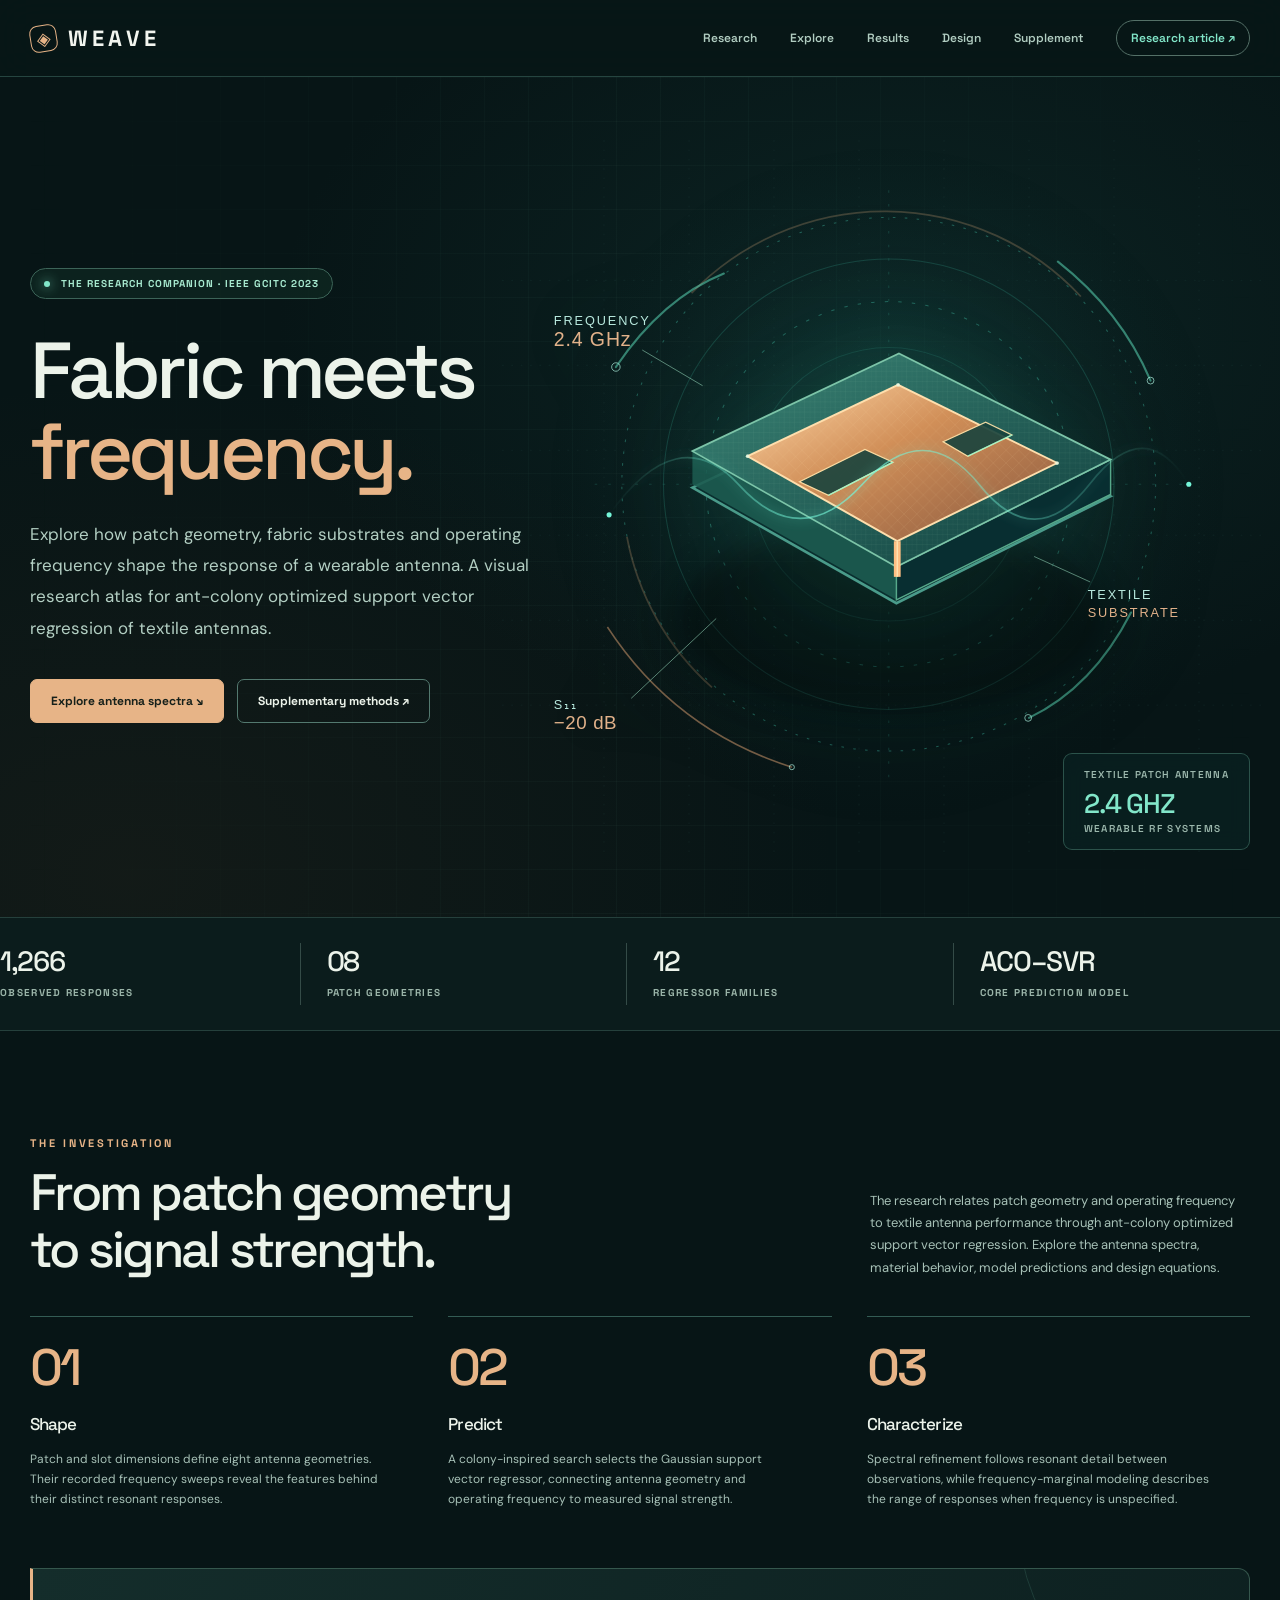
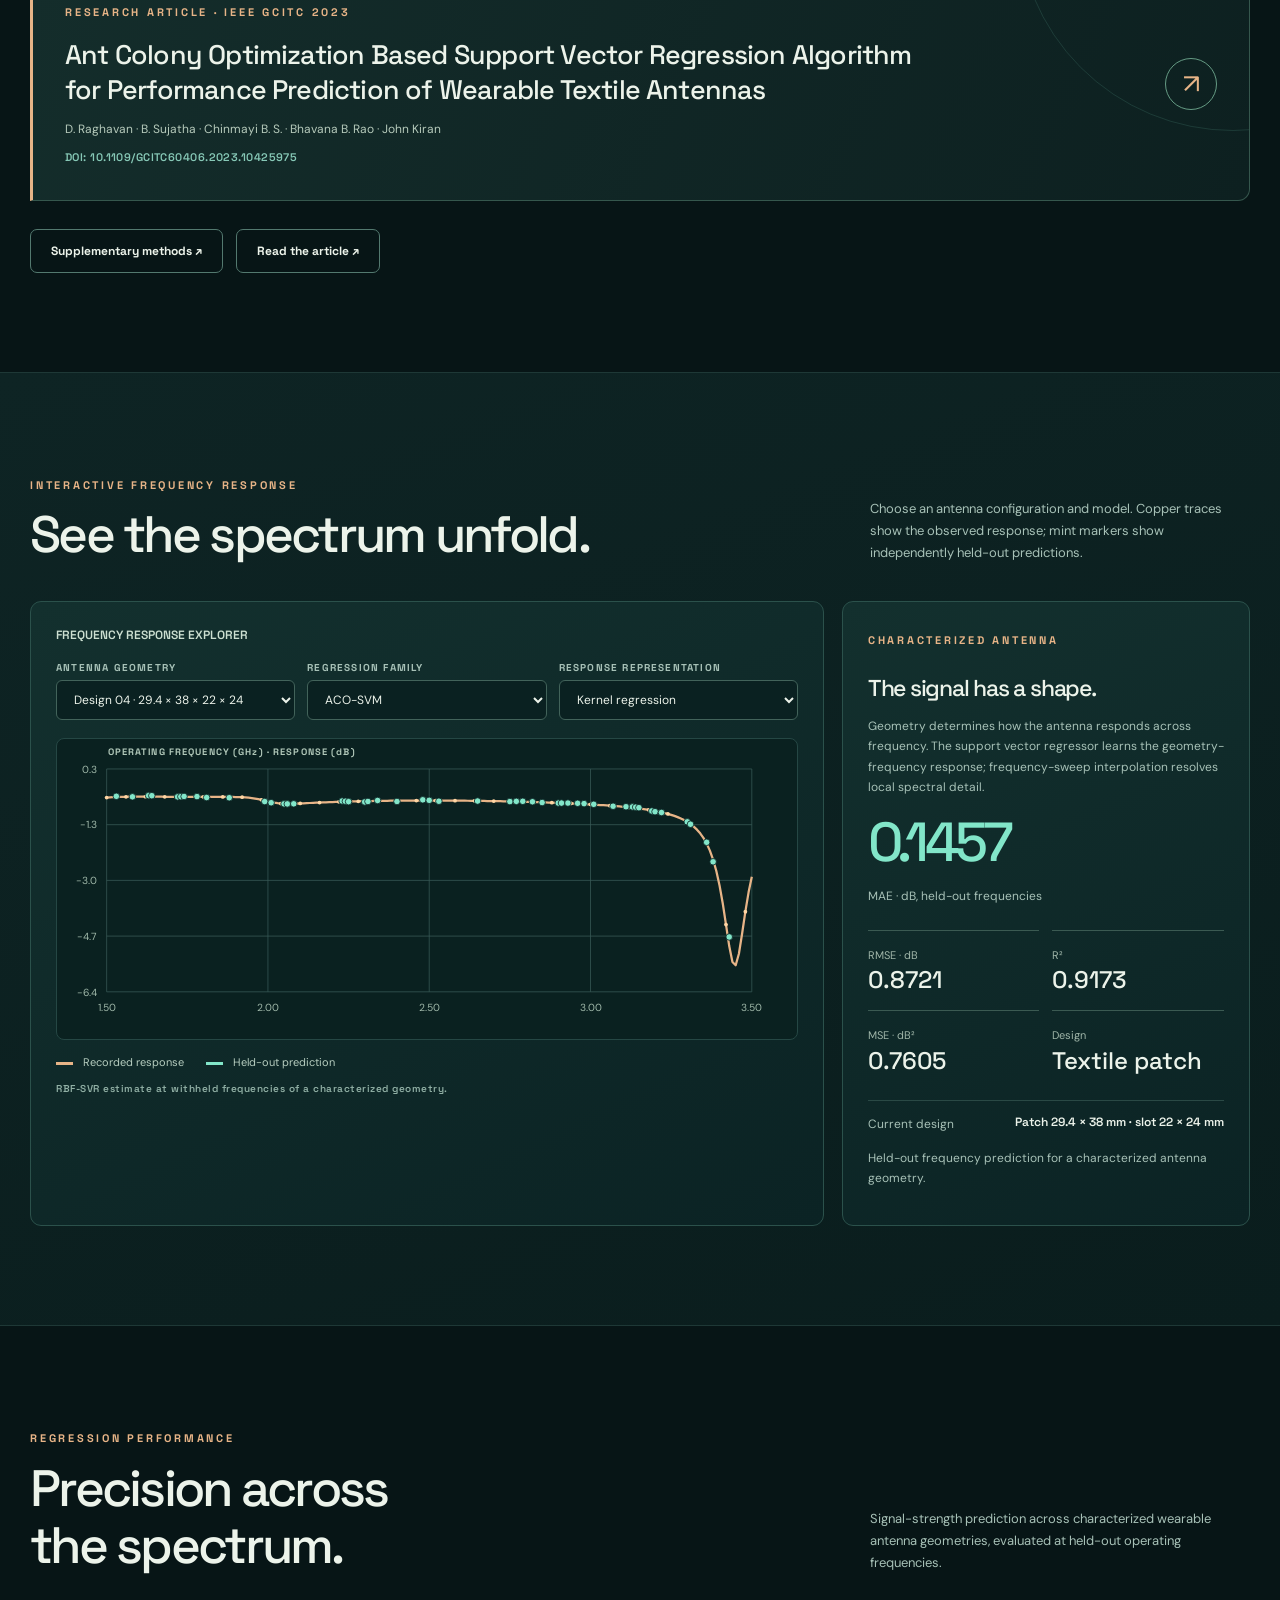
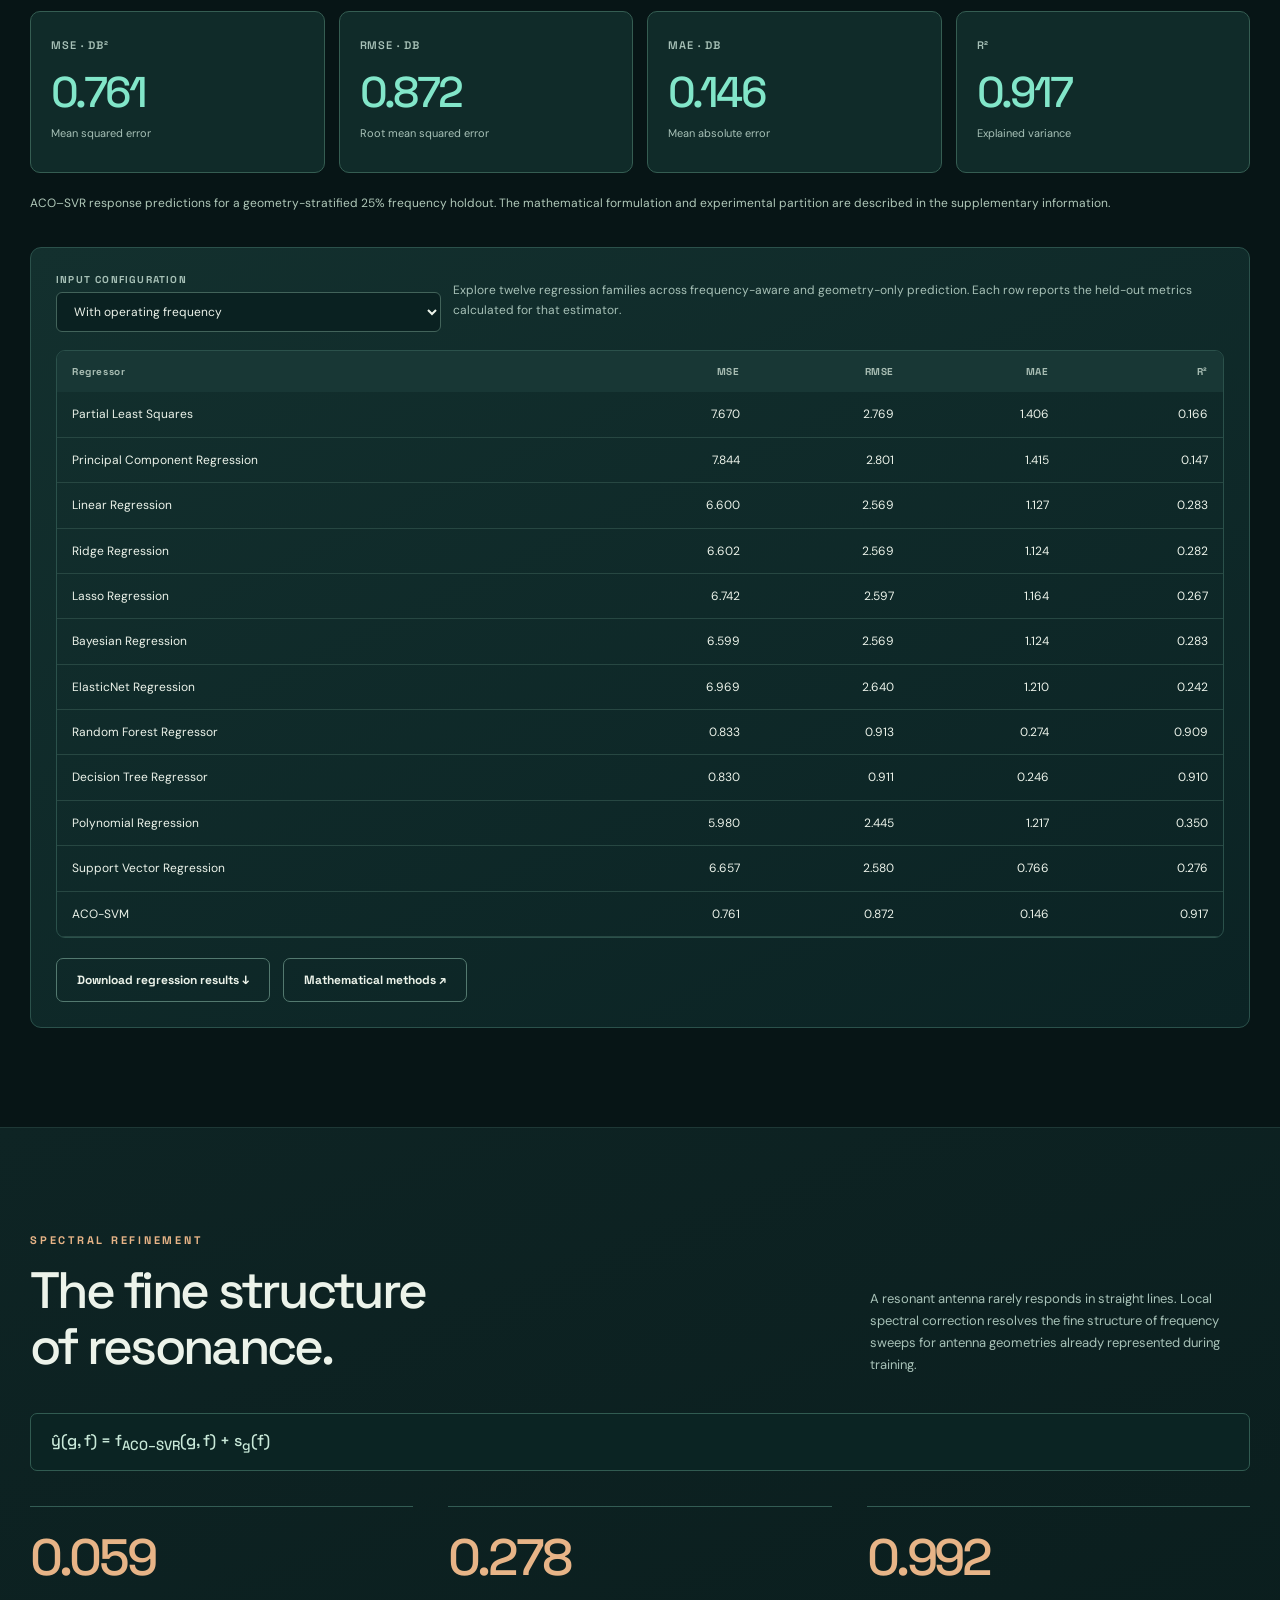
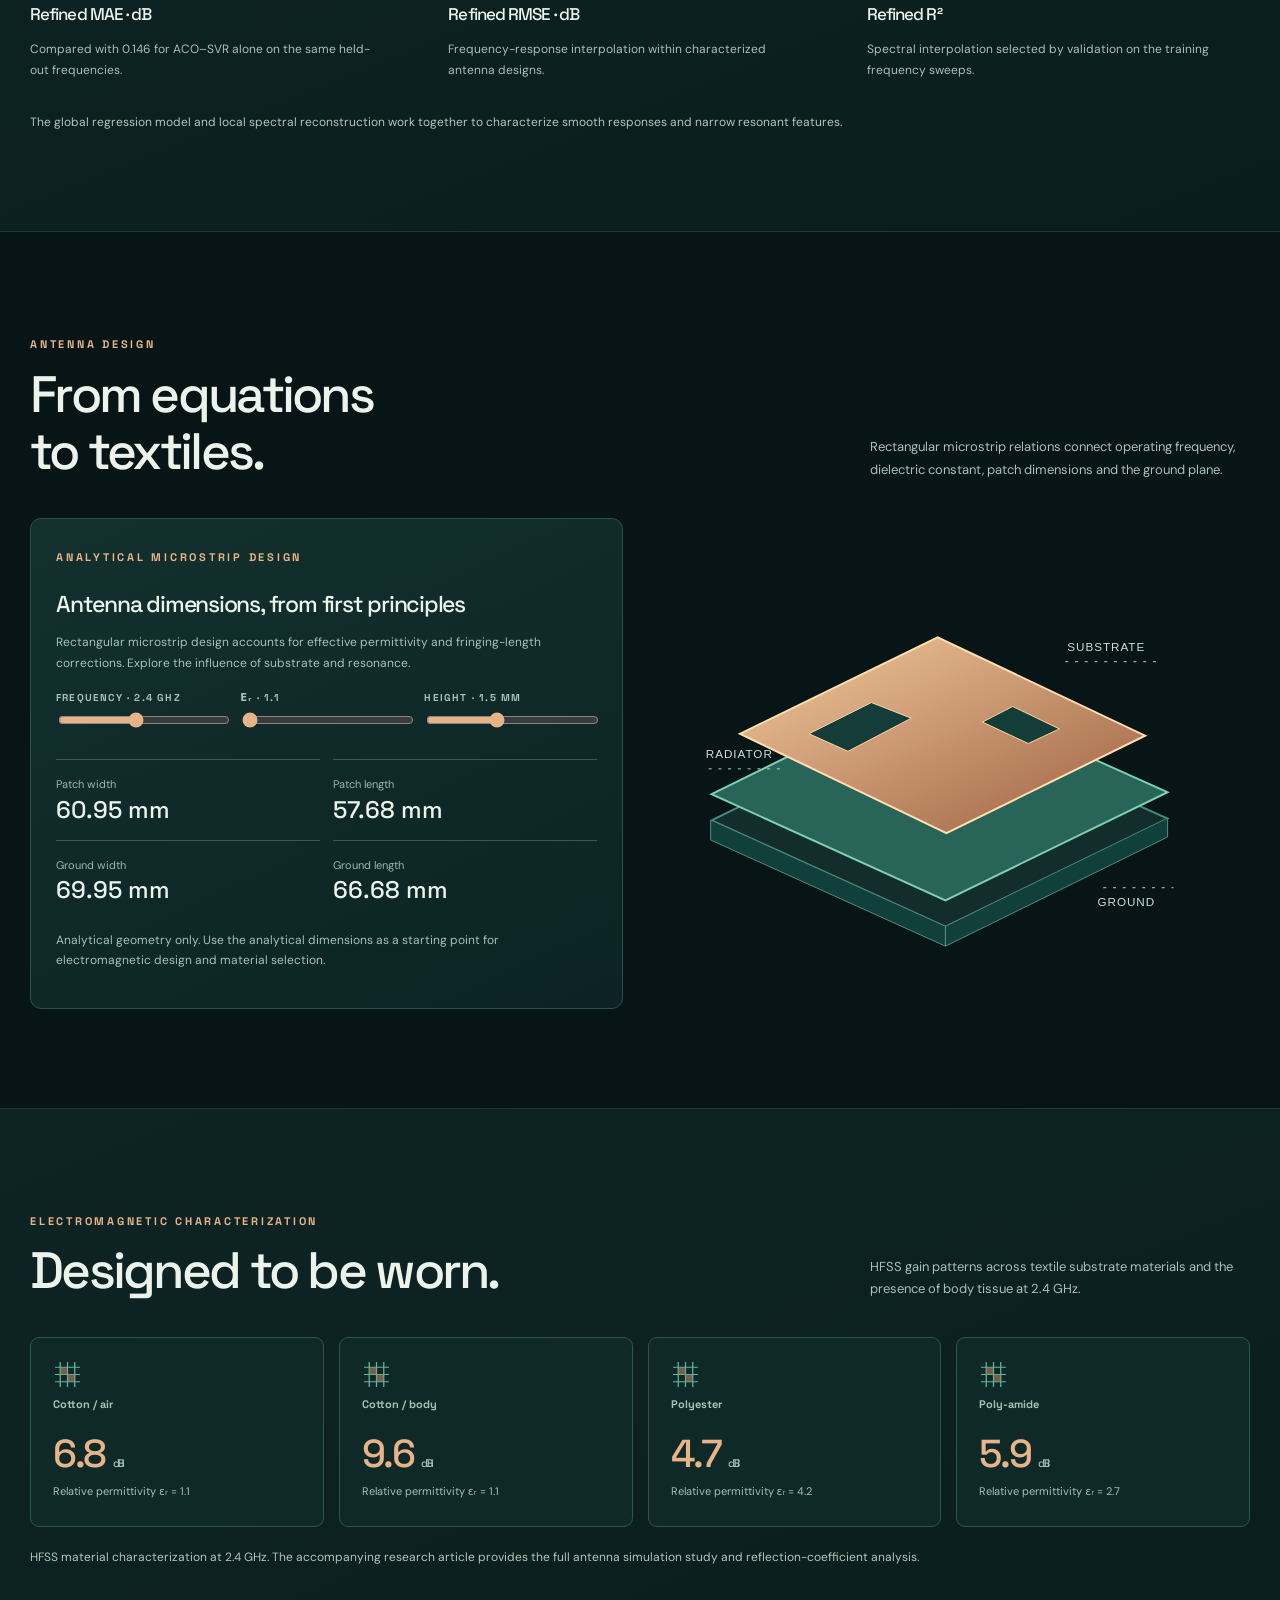
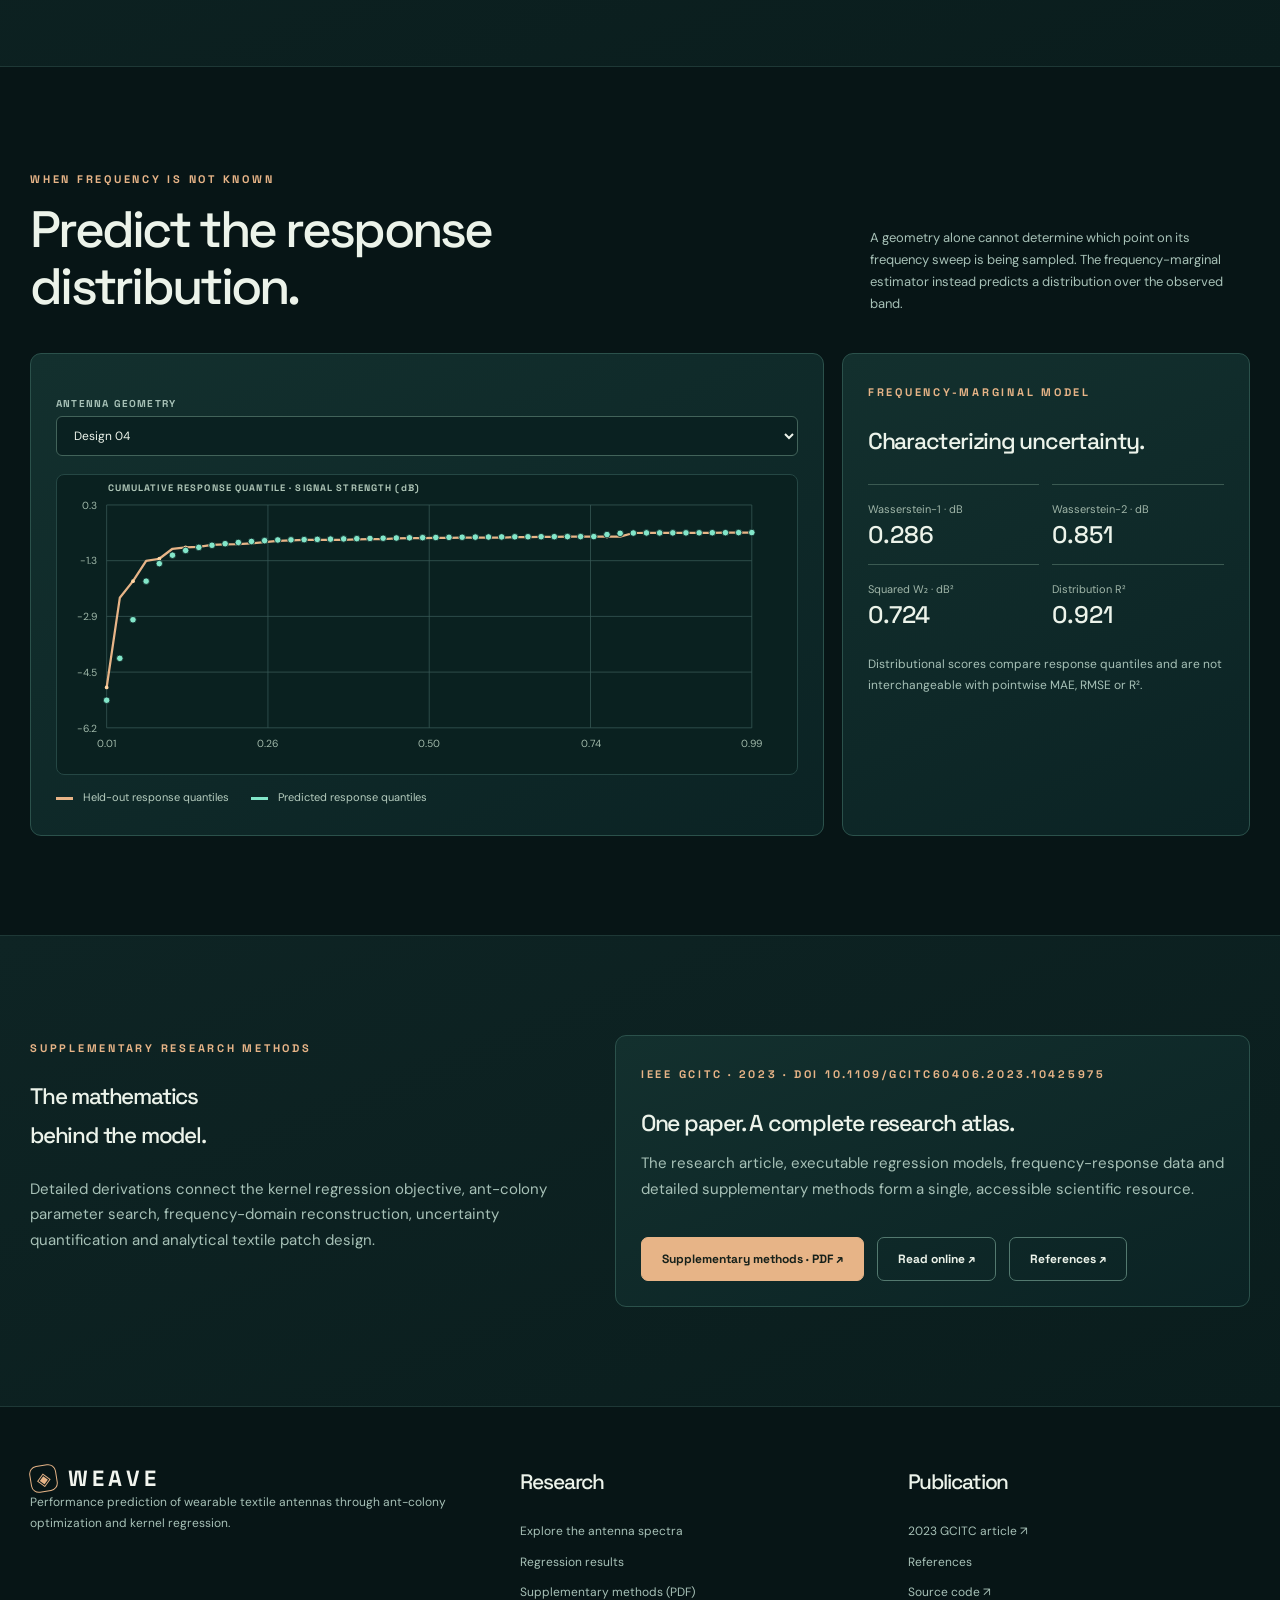
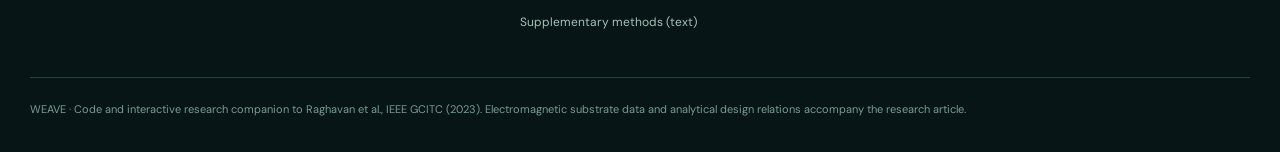
==== commit 4f4d09db: "update production code" ====
--- a/docs/index.html
+++ b/docs/index.html
@@ -1,10 +1,10 @@
-<!doctype html><html lang="en"><head><meta charset="utf-8"><meta name="viewport" content="width=device-width,initial-scale=1"><meta name="theme-color" content="#071516"><meta name="description" content="WEAVE is the code and interactive research atlas for Ant Colony Optimization Based Support Vector Regression Algorithm for Performance Prediction of Wearable Textile Antennas. Explore antenna frequency responses, ACO-SVR, textile materials, and the supplementary methods."><meta property="og:type" content="website"><meta property="og:title" content="WEAVE | Wearable Textile Antenna Research"><meta property="og:description" content="From textile geometry to signal strength. Explore the code, antenna spectra, electromagnetic design, and supplementary methods behind the GCITC paper."><title>WEAVE | Wearable Textile Antenna Research</title><link rel="stylesheet" href="assets/weave.css"><link rel="icon" type="image/svg+xml" href="assets/favicon.svg"></head><body><nav class="nav"><div class="shell"><a class="brand" href="index.html"><span class="mark">◈</span>WEAVE</a><button class="nav-toggle" id="nav-toggle" aria-label="Open navigation" aria-expanded="false">☰</button><div class="links" id="nav-links"><a href="#research">Research</a><a href="#response">Explore</a><a href="#results">Results</a><a href="#design">Design</a><a href="SUPPLEMENTARY_METHODS.pdf">Supplement</a><a class="navlink" href="https://doi.org/10.1109/GCITC60406.2023.10425975" target="_blank" rel="noopener">Research article ↗</a></div></div></nav><header class="hero"><div class="shell hero-grid"><div class="hero-copy"><span class="overline">THE RESEARCH COMPANION · IEEE GCITC 2023</span><h1>Fabric meets<br><i>frequency.</i></h1><p>Explore how patch geometry, fabric substrates and operating frequency shape the response of a wearable antenna. An interactive companion to the paper’s ant-colony optimized support vector regression research.</p><div class="buttons"><a class="btn" href="#response">Explore antenna spectra ↘</a><a class="btn quiet" href="SUPPLEMENTARY_METHODS.pdf">Supplementary methods ↗</a></div></div><div class="hero-visual"><img src="assets/antenna-atlas.svg" class="hero-image" width="900" height="840" alt="Isometric wearable copper patch antenna surrounded by radio-frequency field contours"><div class="telemetry">Textile patch antenna<strong>2.4 GHz</strong>Wearable RF systems</div></div></div></header>
+<!doctype html><html lang="en"><head><meta charset="utf-8"><meta name="viewport" content="width=device-width,initial-scale=1"><meta name="theme-color" content="#071516"><meta name="description" content="WEAVE is the code and interactive research atlas for Ant Colony Optimization Based Support Vector Regression Algorithm for Performance Prediction of Wearable Textile Antennas. Explore antenna frequency responses, ACO-SVR, textile materials, and the supplementary methods."><meta property="og:type" content="website"><meta property="og:title" content="WEAVE | Wearable Textile Antenna Research"><meta property="og:description" content="From textile geometry to signal strength. Explore the code, antenna spectra, electromagnetic design, and supplementary methods behind the GCITC paper."><title>WEAVE | Wearable Textile Antenna Research</title><link rel="stylesheet" href="assets/weave.css"><link rel="icon" type="image/svg+xml" href="assets/favicon.svg"></head><body><nav class="nav"><div class="shell"><a class="brand" href="index.html"><span class="mark">◈</span>WEAVE</a><button class="nav-toggle" id="nav-toggle" aria-label="Open navigation" aria-expanded="false">☰</button><div class="links" id="nav-links"><a href="#research">Research</a><a href="#response">Explore</a><a href="#results">Results</a><a href="#design">Design</a><a href="SUPPLEMENTARY_METHODS.pdf">Supplement</a><a class="navlink" href="https://doi.org/10.1109/GCITC60406.2023.10425975" target="_blank" rel="noopener">Research article ↗</a></div></div></nav><header class="hero"><div class="shell hero-grid"><div class="hero-copy"><span class="overline">THE RESEARCH COMPANION · IEEE GCITC 2023</span><h1>Fabric meets<br><i>frequency.</i></h1><p>Explore how patch geometry, fabric substrates and operating frequency shape the response of a wearable antenna. A visual research atlas for ant-colony optimized support vector regression of textile antennas.</p><div class="buttons"><a class="btn" href="#response">Explore antenna spectra ↘</a><a class="btn quiet" href="SUPPLEMENTARY_METHODS.pdf">Supplementary methods ↗</a></div></div><div class="hero-visual"><img src="assets/antenna-atlas.svg" class="hero-image" width="900" height="840" alt="Isometric wearable copper patch antenna surrounded by radio-frequency field contours"><div class="telemetry">Textile patch antenna<strong>2.4 GHz</strong>Wearable RF systems</div></div></div></header>
     <div class="index-rule"><div class="shell ribbon"><div><strong>1,266</strong><span>Observed responses</span></div><div><strong>08</strong><span>Patch geometries</span></div><div><strong>12</strong><span>Regressor families</span></div><div><strong>ACO–SVR</strong><span>Core prediction model</span></div></div></div>
-    <section class="section" id="research"><div class="shell"><div class="section-title"><div><span class="eyebrow">THE INVESTIGATION</span><h2>From patch geometry<br>to signal strength.</h2></div><p>The GCITC paper studies patch geometry, operating frequency and antenna performance using ant-colony optimized support vector regression. This companion brings its central models, textile design equations and numerical evidence into one explorable research atlas.</p></div><div class="triple"><div class="key-tile"><div class="big">01</div><h3>Shape</h3><p>Patch and slot dimensions define eight antenna geometries. Their recorded frequency sweeps reveal the features behind their distinct resonant responses.</p></div><div class="key-tile"><div class="big">02</div><h3>Predict</h3><p>A colony-inspired search selects the Gaussian support vector regressor, connecting antenna geometry and operating frequency to measured signal strength.</p></div><div class="key-tile"><div class="big">03</div><h3>Characterize</h3><p>Spectral refinement follows resonant detail between observations, while frequency-marginal modeling describes the range of responses when frequency is unspecified.</p></div></div><div class="article-citation"><div><span class="eyebrow">THE ACCOMPANYING PAPER · IEEE GCITC 2023</span><h3>Ant Colony Optimization Based Support Vector Regression Algorithm for Performance Prediction of Wearable Textile Antennas</h3><p>D. Raghavan · B. Sujatha · Chinmayi B. S. · Bhavana B. Rao · John Kiran</p><span class="article-doi">DOI: 10.1109/GCITC60406.2023.10425975</span></div><a href="https://doi.org/10.1109/GCITC60406.2023.10425975" class="citation-arrow" aria-label="Open the IEEE research article">↗</a></div><div class="buttons" style="margin-top:28px"><a class="btn quiet" href="SUPPLEMENTARY_METHODS.pdf">Supplementary methods ↗</a><a class="btn quiet" href="https://doi.org/10.1109/GCITC60406.2023.10425975">Read the article ↗</a></div></div></section>
-    <section class="section alt" id="response"><div class="shell"><div class="section-title"><div><span class="eyebrow">INTERACTIVE FREQUENCY RESPONSE</span><h2>See the spectrum unfold.</h2></div><p>Choose an antenna configuration and model. Copper traces show the observed response; mint markers show independently held-out predictions.</p></div><div class="chart-layout"><div class="panel"><div class="chart-title">FREQUENCY RESPONSE EXPLORER</div><div class="filters"><div class="field"><label for="design-select">Antenna geometry</label><select id="design-select"></select></div><div class="field"><label for="model-select">Regression family</label><select id="model-select"></select></div><div class="field"><label for="edition-mode">Model</label><select id="edition-mode"><option value="baseline">ACO–SVR regression</option><option value="v2">Spectral refinement</option></select></div></div><svg id="response-chart" viewBox="0 0 790 320" class="chart" role="img" aria-label="Observed frequency response with held-out model predictions"></svg><div class="chart-legend"><span><i class="swatch"></i> Recorded response</span><span><i class="swatch mint"></i> Held-out prediction</span></div><div class="chart-note" id="curve-caption"></div></div><div class="panel"><span class="eyebrow">Characterized antenna</span><h3 style="margin-top:16px">The signal has a shape.</h3><p>Geometry determines how the antenna responds across frequency. The support vector regressor learns the feature-response relation; the extension uses locally observed spectra to sharpen interpolation.</p><div class="hero-metric" id="model-mae">—</div><p>MAE · dB, held-out frequencies</p><div class="stat-pair"><div><small>RMSE · dB</small><strong id="model-rmse">—</strong></div><div><small>R²</small><strong id="model-r2">—</strong></div><div><small>MSE · dB²</small><strong id="model-mse">—</strong></div><div><small>Design</small><strong>Textile patch</strong></div></div><div class="data-row"><span>Current design</span><strong id="design-measures">—</strong></div><p class="note">Frequency points in the test partition are never used to fit their predictors. The same antenna geometries are represented in training.</p></div></div></div></section>
-    <section class="section" id="results"><div class="shell"><div class="section-title"><div><span class="eyebrow">REGRESSION PERFORMANCE</span><h2>Measured against<br>the original study.</h2></div><p>Conventional error measures on a fixed, frequency-stratified held-out subset of the recorded antenna sweeps.</p></div><div class="metric-cards"><div class="metric-card"><small>MSE · dB²</small><strong>0.761</strong><em>Paper 5.33</em></div><div class="metric-card"><small>RMSE · dB</small><strong>0.872</strong><em>Paper 1.02</em></div><div class="metric-card"><small>MAE · dB</small><strong>0.146</strong><em>Paper 0.22</em></div><div class="metric-card"><small>R²</small><strong>0.917</strong><em>Paper 0.13</em></div></div><p class="bottom-note">Independently trained ACO–SVR. The held-out partition is declared in the supplement and is not asserted to match the paper’s evaluation population. All four scores are computed from the same test residuals.</p><div class="panel" style="margin-top:34px"><div class="filters" style="margin-top:0"><div class="field"><label for="baseline-mode">Input configuration</label><select id="baseline-mode"><option value="with">With operating frequency</option><option value="without">Geometry only</option></select></div><div style="flex:2"><p class="note">Twelve regression families, each trained without published score constraints. Columns 2–5 are independently measured; columns 6–9 reproduce the printed reference table.</p></div></div><div class="table-window"><table class="results-table"><thead><tr><th>Regressor</th><th>MSE</th><th>RMSE</th><th>MAE</th><th>R²</th><th>Paper MSE</th><th>Paper RMSE</th><th>Paper MAE</th><th>Paper R²</th></tr></thead><tbody id="baseline-table"></tbody></table></div><div class="buttons" style="margin-top:20px"><a class="btn quiet" href="downloads/regression_metrics.csv">Download regression results ↓</a><a class="btn quiet" href="downloads/paper_comparison.csv">Reference comparison ↓</a></div></div></div></section>
-    <section class="section alt" id="spectral"><div class="shell"><div class="section-title"><div><span class="eyebrow">SPECTRAL REFINEMENT</span><h2>The fine structure<br>of resonance.</h2></div><p>A resonant antenna rarely responds in straight lines. Local spectral correction resolves the fine structure of frequency sweeps for antenna geometries already represented during training.</p></div><div class="formula">ŷ(g, f) = f<sub>ACO–SVR</sub>(g, f) + s<sub>g</sub>(f)</div><div class="triple" style="margin-top:35px"><div class="key-tile"><div class="big">0.059</div><h3>Refined MAE · dB</h3><p>Compared with 0.146 for ACO–SVR alone on the same held-out frequencies.</p></div><div class="key-tile"><div class="big">0.278</div><h3>Refined RMSE · dB</h3><p>Prediction on known geometries only; no claims of equally strong new-geometry performance.</p></div><div class="key-tile"><div class="big">0.992</div><h3>Refined R²</h3><p>Inner validation selects the spectral interpolator without using the paper’s reported endpoints.</p></div></div><p class="bottom-note">The ACO–SVR model is the primary paper-facing comparison. Spectral refinement is evaluated separately on withheld frequencies of characterized geometries.</p></div></section>
-    <section class="section" id="design"><div class="shell"><div class="section-title"><div><span class="eyebrow">ANTENNA DESIGN</span><h2>From equations<br>to textiles.</h2></div><p>The rectangular microstrip relations in the paper link operating frequency, dielectric constant, patch dimensions, and the ground plane.</p></div><div class="geometry-panel"><div class="panel"><span class="eyebrow">Analytical microstrip design</span><h3 style="margin-top:16px">Antenna dimensions, from first principles</h3><p>The original paper uses a rectangular patch approximation with effective permittivity and fringing-length corrections. Explore the influence of substrate and resonance.</p><div class="filters"><div class="field"><label for="resonance">Frequency · <span id="resonance-value">2.4</span> GHz</label><input id="resonance" aria-label="Resonant frequency" type="range" min="1.5" max="3.5" step="0.1" value="2.4" style="width:100%;accent-color:#e7b487"></div><div class="field"><label for="permittivity">εᵣ · <span id="permittivity-value">1.1</span></label><input id="permittivity" aria-label="Relative permittivity" type="range" min="1.1" max="4.2" step="0.1" value="1.1" style="width:100%;accent-color:#e7b487"></div><div class="field"><label for="substrate-height">Height · <span id="height-value">1.5</span> mm</label><input id="substrate-height" aria-label="Substrate thickness" type="range" min="0.5" max="3" step="0.1" value="1.5" style="width:100%;accent-color:#e7b487"></div></div><div class="stat-pair"><div><small>Patch width</small><strong id="patch-width">—</strong></div><div><small>Patch length</small><strong id="patch-length">—</strong></div><div><small>Ground width</small><strong id="ground-width">—</strong></div><div><small>Ground length</small><strong id="ground-length">—</strong></div></div><p class="note">Analytical geometry only. These equations do not independently establish full-wave gain, return loss or body-tissue response.</p></div><div><svg viewBox="0 0 570 390" role="img" aria-label="Exploded textile antenna layers"><defs><linearGradient id="topcu" x1="0" y1="0" x2="1" y2="1"><stop stop-color="#f3cca0"/><stop offset="1" stop-color="#9c5e40"/></linearGradient></defs><path d="M55 254 280 143 523 252 295 363Z" fill="#132d2c" stroke="#478a7b" stroke-width="2"/><path d="M55 227 280 116 523 225 295 336Z" fill="#296458" stroke="#7bd2af" stroke-width="2"/><path d="M84 165 287 66 500 167 296 267Z" fill="url(#topcu)" stroke="#ffe0ae" stroke-width="2"/><path d="M84 165 287 66 500 167 296 267Z" fill="none" stroke="#f4deb0" stroke-width=".5" stroke-dasharray="3 7"/><path d="M155 165 219 133 260 149 195 183Z" fill="#143c38" stroke="#ffd7a1"/><path d="M364 137 412 160 380 175 333 153Z" fill="#143c38" stroke="#ffd7a1"/><path d="M54 254v20l241 109v-20M295 363v20l228-112v-19" fill="#113f3c" stroke="#518f79"/><path d="M52 201h79M418 91h95M457 323h72" stroke="#b4d9c5" stroke-dasharray="3 7"/><g fill="#c6e1d3" font-size="12" font-family="Arial,sans-serif" letter-spacing="1"><text x="49" y="190">RADIATOR</text><text x="420" y="80">SUBSTRATE</text><text x="451" y="342">GROUND</text></g></svg></div></div></div></section>
-    <section class="section alt" id="materials"><div class="shell"><div class="section-title"><div><span class="eyebrow">ELECTROMAGNETIC CHARACTERIZATION</span><h2>Designed to be worn.</h2></div><p>Source-reported HFSS gains for the four textile and body-tissue conditions, shown as archival simulation values rather than new full-wave results.</p></div><div class="material-grid"><div class="material"><svg viewBox="0 0 28 28" fill="none" aria-hidden="true"><path d="M2 7h24M2 14h24M2 21h24M7 2v24M14 2v24M21 2v24" stroke="#77d6b8" stroke-width="1.2"/><path d="M7 7h7v7H7zM14 14h7v7h-7z" fill="#c9956d" opacity=".65"/></svg><small>Cotton / air</small><strong>6.8 <span>dBi</span></strong><span>Relative permittivity εᵣ = 1.1</span></div><div class="material"><svg viewBox="0 0 28 28" fill="none" aria-hidden="true"><path d="M2 7h24M2 14h24M2 21h24M7 2v24M14 2v24M21 2v24" stroke="#77d6b8" stroke-width="1.2"/><path d="M7 7h7v7H7zM14 14h7v7h-7z" fill="#c9956d" opacity=".65"/></svg><small>Cotton / body</small><strong>9.6 <span>dBi</span></strong><span>Relative permittivity εᵣ = 1.1</span></div><div class="material"><svg viewBox="0 0 28 28" fill="none" aria-hidden="true"><path d="M2 7h24M2 14h24M2 21h24M7 2v24M14 2v24M21 2v24" stroke="#77d6b8" stroke-width="1.2"/><path d="M7 7h7v7H7zM14 14h7v7h-7z" fill="#c9956d" opacity=".65"/></svg><small>Polyester</small><strong>4.7 <span>dBi</span></strong><span>Relative permittivity εᵣ = 4.2</span></div><div class="material"><svg viewBox="0 0 28 28" fill="none" aria-hidden="true"><path d="M2 7h24M2 14h24M2 21h24M7 2v24M14 2v24M21 2v24" stroke="#77d6b8" stroke-width="1.2"/><path d="M7 7h7v7H7zM14 14h7v7h-7z" fill="#c9956d" opacity=".65"/></svg><small>Poly-amide</small><strong>5.9 <span>dBi</span></strong><span>Relative permittivity εᵣ = 2.7</span></div></div><p class="bottom-note">Source: Table III of the research paper, at 2.4 GHz. Table IV additionally reports cotton ACO–SVR/HFSS gain of 10 / 9.6 dBi and S₁₁ of −19.7 / −20 dB.</p></div></section>
+    <section class="section" id="research"><div class="shell"><div class="section-title"><div><span class="eyebrow">THE INVESTIGATION</span><h2>From patch geometry<br>to signal strength.</h2></div><p>The research relates patch geometry and operating frequency to textile antenna performance through ant-colony optimized support vector regression. Explore the antenna spectra, material behavior, model predictions and design equations.</p></div><div class="triple"><div class="key-tile"><div class="big">01</div><h3>Shape</h3><p>Patch and slot dimensions define eight antenna geometries. Their recorded frequency sweeps reveal the features behind their distinct resonant responses.</p></div><div class="key-tile"><div class="big">02</div><h3>Predict</h3><p>A colony-inspired search selects the Gaussian support vector regressor, connecting antenna geometry and operating frequency to measured signal strength.</p></div><div class="key-tile"><div class="big">03</div><h3>Characterize</h3><p>Spectral refinement follows resonant detail between observations, while frequency-marginal modeling describes the range of responses when frequency is unspecified.</p></div></div><div class="article-citation"><div><span class="eyebrow">RESEARCH ARTICLE · IEEE GCITC 2023</span><h3>Ant Colony Optimization Based Support Vector Regression Algorithm for Performance Prediction of Wearable Textile Antennas</h3><p>D. Raghavan · B. Sujatha · Chinmayi B. S. · Bhavana B. Rao · John Kiran</p><span class="article-doi">DOI: 10.1109/GCITC60406.2023.10425975</span></div><a href="https://doi.org/10.1109/GCITC60406.2023.10425975" class="citation-arrow" aria-label="Open the IEEE research article">↗</a></div><div class="buttons" style="margin-top:28px"><a class="btn quiet" href="SUPPLEMENTARY_METHODS.pdf">Supplementary methods ↗</a><a class="btn quiet" href="https://doi.org/10.1109/GCITC60406.2023.10425975">Read the article ↗</a></div></div></section>
+    <section class="section alt" id="response"><div class="shell"><div class="section-title"><div><span class="eyebrow">INTERACTIVE FREQUENCY RESPONSE</span><h2>See the spectrum unfold.</h2></div><p>Choose an antenna configuration and model. Copper traces show the observed response; mint markers show independently held-out predictions.</p></div><div class="chart-layout"><div class="panel"><div class="chart-title">FREQUENCY RESPONSE EXPLORER</div><div class="filters"><div class="field"><label for="design-select">Antenna geometry</label><select id="design-select"></select></div><div class="field"><label for="model-select">Regression family</label><select id="model-select"></select></div><div class="field"><label for="edition-mode">Response representation</label><select id="edition-mode"><option value="baseline">Kernel regression</option><option value="v2">Spectral reconstruction</option></select></div></div><svg id="response-chart" viewBox="0 0 790 320" class="chart" role="img" aria-label="Observed frequency response with held-out model predictions"></svg><div class="chart-legend"><span><i class="swatch"></i> Recorded response</span><span><i class="swatch mint"></i> Held-out prediction</span></div><div class="chart-note" id="curve-caption"></div></div><div class="panel"><span class="eyebrow">Characterized antenna</span><h3 style="margin-top:16px">The signal has a shape.</h3><p>Geometry determines how the antenna responds across frequency. The support vector regressor learns the geometry-frequency response; frequency-sweep interpolation resolves local spectral detail.</p><div class="hero-metric" id="model-mae">—</div><p>MAE · dB, held-out frequencies</p><div class="stat-pair"><div><small>RMSE · dB</small><strong id="model-rmse">—</strong></div><div><small>R²</small><strong id="model-r2">—</strong></div><div><small>MSE · dB²</small><strong id="model-mse">—</strong></div><div><small>Design</small><strong>Textile patch</strong></div></div><div class="data-row"><span>Current design</span><strong id="design-measures">—</strong></div><p class="note">Held-out frequency prediction for a characterized antenna geometry.</p></div></div></div></section>
+    <section class="section" id="results"><div class="shell"><div class="section-title"><div><span class="eyebrow">REGRESSION PERFORMANCE</span><h2>Precision across<br>the spectrum.</h2></div><p>Signal-strength prediction across characterized wearable antenna geometries, evaluated at held-out operating frequencies.</p></div><div class="metric-cards"><div class="metric-card"><small>MSE · dB²</small><strong>0.761</strong><em>Mean squared error</em></div><div class="metric-card"><small>RMSE · dB</small><strong>0.872</strong><em>Root mean squared error</em></div><div class="metric-card"><small>MAE · dB</small><strong>0.146</strong><em>Mean absolute error</em></div><div class="metric-card"><small>R²</small><strong>0.917</strong><em>Explained variance</em></div></div><p class="bottom-note">ACO–SVR response predictions for a geometry-stratified 25% frequency holdout. The mathematical formulation and experimental partition are described in the supplementary information.</p><div class="panel" style="margin-top:34px"><div class="filters" style="margin-top:0"><div class="field"><label for="baseline-mode">Input configuration</label><select id="baseline-mode"><option value="with">With operating frequency</option><option value="without">Geometry only</option></select></div><div style="flex:2"><p class="note">Explore twelve regression families across frequency-aware and geometry-only prediction. Each row reports the held-out metrics calculated for that estimator.</p></div></div><div class="table-window"><table class="results-table"><thead><tr><th>Regressor</th><th>MSE</th><th>RMSE</th><th>MAE</th><th>R²</th></tr></thead><tbody id="baseline-table"></tbody></table></div><div class="buttons" style="margin-top:20px"><a class="btn quiet" href="downloads/regression_metrics.csv">Download regression results ↓</a><a class="btn quiet" href="SUPPLEMENTARY_METHODS.pdf">Mathematical methods ↗</a></div></div></div></section>
+    <section class="section alt" id="spectral"><div class="shell"><div class="section-title"><div><span class="eyebrow">SPECTRAL REFINEMENT</span><h2>The fine structure<br>of resonance.</h2></div><p>A resonant antenna rarely responds in straight lines. Local spectral correction resolves the fine structure of frequency sweeps for antenna geometries already represented during training.</p></div><div class="formula">ŷ(g, f) = f<sub>ACO–SVR</sub>(g, f) + s<sub>g</sub>(f)</div><div class="triple" style="margin-top:35px"><div class="key-tile"><div class="big">0.059</div><h3>Refined MAE · dB</h3><p>Compared with 0.146 for ACO–SVR alone on the same held-out frequencies.</p></div><div class="key-tile"><div class="big">0.278</div><h3>Refined RMSE · dB</h3><p>Frequency-response interpolation within characterized antenna designs.</p></div><div class="key-tile"><div class="big">0.992</div><h3>Refined R²</h3><p>Spectral interpolation selected by validation on the training frequency sweeps.</p></div></div><p class="bottom-note">The global regression model and local spectral reconstruction work together to characterize smooth responses and narrow resonant features.</p></div></section>
+    <section class="section" id="design"><div class="shell"><div class="section-title"><div><span class="eyebrow">ANTENNA DESIGN</span><h2>From equations<br>to textiles.</h2></div><p>Rectangular microstrip relations connect operating frequency, dielectric constant, patch dimensions and the ground plane.</p></div><div class="geometry-panel"><div class="panel"><span class="eyebrow">Analytical microstrip design</span><h3 style="margin-top:16px">Antenna dimensions, from first principles</h3><p>Rectangular microstrip design accounts for effective permittivity and fringing-length corrections. Explore the influence of substrate and resonance.</p><div class="filters"><div class="field"><label for="resonance">Frequency · <span id="resonance-value">2.4</span> GHz</label><input id="resonance" aria-label="Resonant frequency" type="range" min="1.5" max="3.5" step="0.1" value="2.4" style="width:100%;accent-color:#e7b487"></div><div class="field"><label for="permittivity">εᵣ · <span id="permittivity-value">1.1</span></label><input id="permittivity" aria-label="Relative permittivity" type="range" min="1.1" max="4.2" step="0.1" value="1.1" style="width:100%;accent-color:#e7b487"></div><div class="field"><label for="substrate-height">Height · <span id="height-value">1.5</span> mm</label><input id="substrate-height" aria-label="Substrate thickness" type="range" min="0.5" max="3" step="0.1" value="1.5" style="width:100%;accent-color:#e7b487"></div></div><div class="stat-pair"><div><small>Patch width</small><strong id="patch-width">—</strong></div><div><small>Patch length</small><strong id="patch-length">—</strong></div><div><small>Ground width</small><strong id="ground-width">—</strong></div><div><small>Ground length</small><strong id="ground-length">—</strong></div></div><p class="note">Analytical geometry only. Use the analytical dimensions as a starting point for electromagnetic design and material selection.</p></div><div><svg viewBox="0 0 570 390" role="img" aria-label="Exploded textile antenna layers"><defs><linearGradient id="topcu" x1="0" y1="0" x2="1" y2="1"><stop stop-color="#f3cca0"/><stop offset="1" stop-color="#9c5e40"/></linearGradient></defs><path d="M55 254 280 143 523 252 295 363Z" fill="#132d2c" stroke="#478a7b" stroke-width="2"/><path d="M55 227 280 116 523 225 295 336Z" fill="#296458" stroke="#7bd2af" stroke-width="2"/><path d="M84 165 287 66 500 167 296 267Z" fill="url(#topcu)" stroke="#ffe0ae" stroke-width="2"/><path d="M84 165 287 66 500 167 296 267Z" fill="none" stroke="#f4deb0" stroke-width=".5" stroke-dasharray="3 7"/><path d="M155 165 219 133 260 149 195 183Z" fill="#143c38" stroke="#ffd7a1"/><path d="M364 137 412 160 380 175 333 153Z" fill="#143c38" stroke="#ffd7a1"/><path d="M54 254v20l241 109v-20M295 363v20l228-112v-19" fill="#113f3c" stroke="#518f79"/><path d="M52 201h79M418 91h95M457 323h72" stroke="#b4d9c5" stroke-dasharray="3 7"/><g fill="#c6e1d3" font-size="12" font-family="Arial,sans-serif" letter-spacing="1"><text x="49" y="190">RADIATOR</text><text x="420" y="80">SUBSTRATE</text><text x="451" y="342">GROUND</text></g></svg></div></div></div></section>
+    <section class="section alt" id="materials"><div class="shell"><div class="section-title"><div><span class="eyebrow">ELECTROMAGNETIC CHARACTERIZATION</span><h2>Designed to be worn.</h2></div><p>HFSS gain patterns across textile substrate materials and the presence of body tissue at 2.4 GHz.</p></div><div class="material-grid"><div class="material"><svg viewBox="0 0 28 28" fill="none" aria-hidden="true"><path d="M2 7h24M2 14h24M2 21h24M7 2v24M14 2v24M21 2v24" stroke="#77d6b8" stroke-width="1.2"/><path d="M7 7h7v7H7zM14 14h7v7h-7z" fill="#c9956d" opacity=".65"/></svg><small>Cotton / air</small><strong>6.8 <span>dBi</span></strong><span>Relative permittivity εᵣ = 1.1</span></div><div class="material"><svg viewBox="0 0 28 28" fill="none" aria-hidden="true"><path d="M2 7h24M2 14h24M2 21h24M7 2v24M14 2v24M21 2v24" stroke="#77d6b8" stroke-width="1.2"/><path d="M7 7h7v7H7zM14 14h7v7h-7z" fill="#c9956d" opacity=".65"/></svg><small>Cotton / body</small><strong>9.6 <span>dBi</span></strong><span>Relative permittivity εᵣ = 1.1</span></div><div class="material"><svg viewBox="0 0 28 28" fill="none" aria-hidden="true"><path d="M2 7h24M2 14h24M2 21h24M7 2v24M14 2v24M21 2v24" stroke="#77d6b8" stroke-width="1.2"/><path d="M7 7h7v7H7zM14 14h7v7h-7z" fill="#c9956d" opacity=".65"/></svg><small>Polyester</small><strong>4.7 <span>dBi</span></strong><span>Relative permittivity εᵣ = 4.2</span></div><div class="material"><svg viewBox="0 0 28 28" fill="none" aria-hidden="true"><path d="M2 7h24M2 14h24M2 21h24M7 2v24M14 2v24M21 2v24" stroke="#77d6b8" stroke-width="1.2"/><path d="M7 7h7v7H7zM14 14h7v7h-7z" fill="#c9956d" opacity=".65"/></svg><small>Poly-amide</small><strong>5.9 <span>dBi</span></strong><span>Relative permittivity εᵣ = 2.7</span></div></div><p class="bottom-note">HFSS material characterization at 2.4 GHz. The accompanying research article provides the full antenna simulation study and reflection-coefficient analysis.</p></div></section>
     <section class="section" id="distribution"><div class="shell"><div class="section-title"><div><span class="eyebrow">WHEN FREQUENCY IS NOT KNOWN</span><h2>Predict the response<br>distribution.</h2></div><p>A geometry alone cannot determine which point on its frequency sweep is being sampled. The frequency-marginal estimator instead predicts a distribution over the observed band.</p></div><div class="chart-layout"><div class="panel"><div class="filters"><div class="field"><label for="quantile-select">Antenna geometry</label><select id="quantile-select"></select></div></div><svg class="chart" viewBox="0 0 790 320" id="quantile-chart" role="img" aria-label="Observed and predicted response quantiles"></svg><div class="chart-legend"><span><i class="swatch"></i> Held-out response quantiles</span><span><i class="swatch mint"></i> Predicted response quantiles</span></div></div><div class="panel"><span class="eyebrow">FREQUENCY-MARGINAL MODEL</span><h3 style="margin-top:18px">Characterizing uncertainty.</h3><div class="stat-pair"><div><small>Wasserstein-1 · dB</small><strong id="transport-w1">—</strong></div><div><small>Wasserstein-2 · dB</small><strong id="transport-w2">—</strong></div><div><small>Squared W₂ · dB²</small><strong id="transport-w2sq">—</strong></div><div><small>Distribution R²</small><strong id="transport-r2">—</strong></div></div><p class="note">Distributional scores compare response quantiles and are not interchangeable with pointwise MAE, RMSE or R².</p></div></div></div></section>
-    <section class="section alt" id="supplement"><div class="shell split-text"><div><span class="eyebrow">SUPPLEMENTARY RESEARCH METHODS</span><h2 style="margin-top:18px">The mathematics<br>behind the model.</h2><p style="margin-top:22px">The supplementary methods document develops the training objective, kernel formulation, spectral correction, validation design and frequency-marginal model. It records the precise evaluation definitions alongside the results.</p></div><div class="panel"><span class="eyebrow">IEEE GCITC · 2023 · DOI 10.1109/GCITC60406.2023.10425975</span><h3 style="margin-top:18px">One paper. A complete research atlas.</h3><p>The original GCITC article, fully specified computational methods, antenna response data and reproducible estimates belong to one connected research resource.</p><div class="buttons"><a class="btn" href="SUPPLEMENTARY_METHODS.pdf">Supplementary methods · PDF ↗</a><a class="btn quiet" href="SUPPLEMENTARY_METHODS.md">Read online ↗</a><a class="btn quiet" href="REFERENCES.md">References ↗</a></div></div></div></section><footer class="footer"><div class="shell"><div class="footer-grid"><div><div class="brand"><span class="mark">◈</span>WEAVE</div><p>Performance prediction of wearable textile antennas through ant-colony optimization and kernel regression.</p></div><div><h3>Research</h3><div class="footer-links"><a href="index.html#response">Explore the antenna spectra</a><a href="index.html#results">Regression comparison</a><a href="SUPPLEMENTARY_METHODS.pdf">Supplementary methods (PDF)</a><a href="SUPPLEMENTARY_METHODS.md">Supplementary methods (text)</a></div></div><div><h3>Publication</h3><div class="footer-links"><a href="https://doi.org/10.1109/GCITC60406.2023.10425975">2023 GCITC article ↗</a><a href="REFERENCES.md">References</a><a href="https://github.com/rdharini2001/Wearable_antennas">Source code ↗</a></div></div></div><div class="footer-base">WEAVE · Code and interactive research companion to Raghavan et al., IEEE GCITC (2023). HFSS simulation values are attributed to the source article.</div></div></footer><script src="assets/research-data.js"></script><script src="assets/weave-ui.js"></script></body></html>+    <section class="section alt" id="supplement"><div class="shell split-text"><div><span class="eyebrow">SUPPLEMENTARY RESEARCH METHODS</span><h2 style="margin-top:18px">The mathematics<br>behind the model.</h2><p style="margin-top:22px">Detailed derivations connect the kernel regression objective, ant-colony parameter search, frequency-domain reconstruction, uncertainty quantification and analytical textile patch design.</p></div><div class="panel"><span class="eyebrow">IEEE GCITC · 2023 · DOI 10.1109/GCITC60406.2023.10425975</span><h3 style="margin-top:18px">One paper. A complete research atlas.</h3><p>The research article, executable regression models, frequency-response data and detailed supplementary methods form a single, accessible scientific resource.</p><div class="buttons"><a class="btn" href="SUPPLEMENTARY_METHODS.pdf">Supplementary methods · PDF ↗</a><a class="btn quiet" href="SUPPLEMENTARY_METHODS.md">Read online ↗</a><a class="btn quiet" href="REFERENCES.md">References ↗</a></div></div></div></section><footer class="footer"><div class="shell"><div class="footer-grid"><div><div class="brand"><span class="mark">◈</span>WEAVE</div><p>Performance prediction of wearable textile antennas through ant-colony optimization and kernel regression.</p></div><div><h3>Research</h3><div class="footer-links"><a href="index.html#response">Explore the antenna spectra</a><a href="index.html#results">Regression results</a><a href="SUPPLEMENTARY_METHODS.pdf">Supplementary methods (PDF)</a><a href="SUPPLEMENTARY_METHODS.md">Supplementary methods (text)</a></div></div><div><h3>Publication</h3><div class="footer-links"><a href="https://doi.org/10.1109/GCITC60406.2023.10425975">2023 GCITC article ↗</a><a href="REFERENCES.md">References</a><a href="https://github.com/rdharini2001/Wearable_antennas">Source code ↗</a></div></div></div><div class="footer-base">WEAVE · Code and interactive research companion to Raghavan et al., IEEE GCITC (2023). Electromagnetic substrate data and analytical design relations accompany the research article.</div></div></footer><script src="assets/research-data.js"></script><script src="assets/weave-ui.js"></script></body></html>
